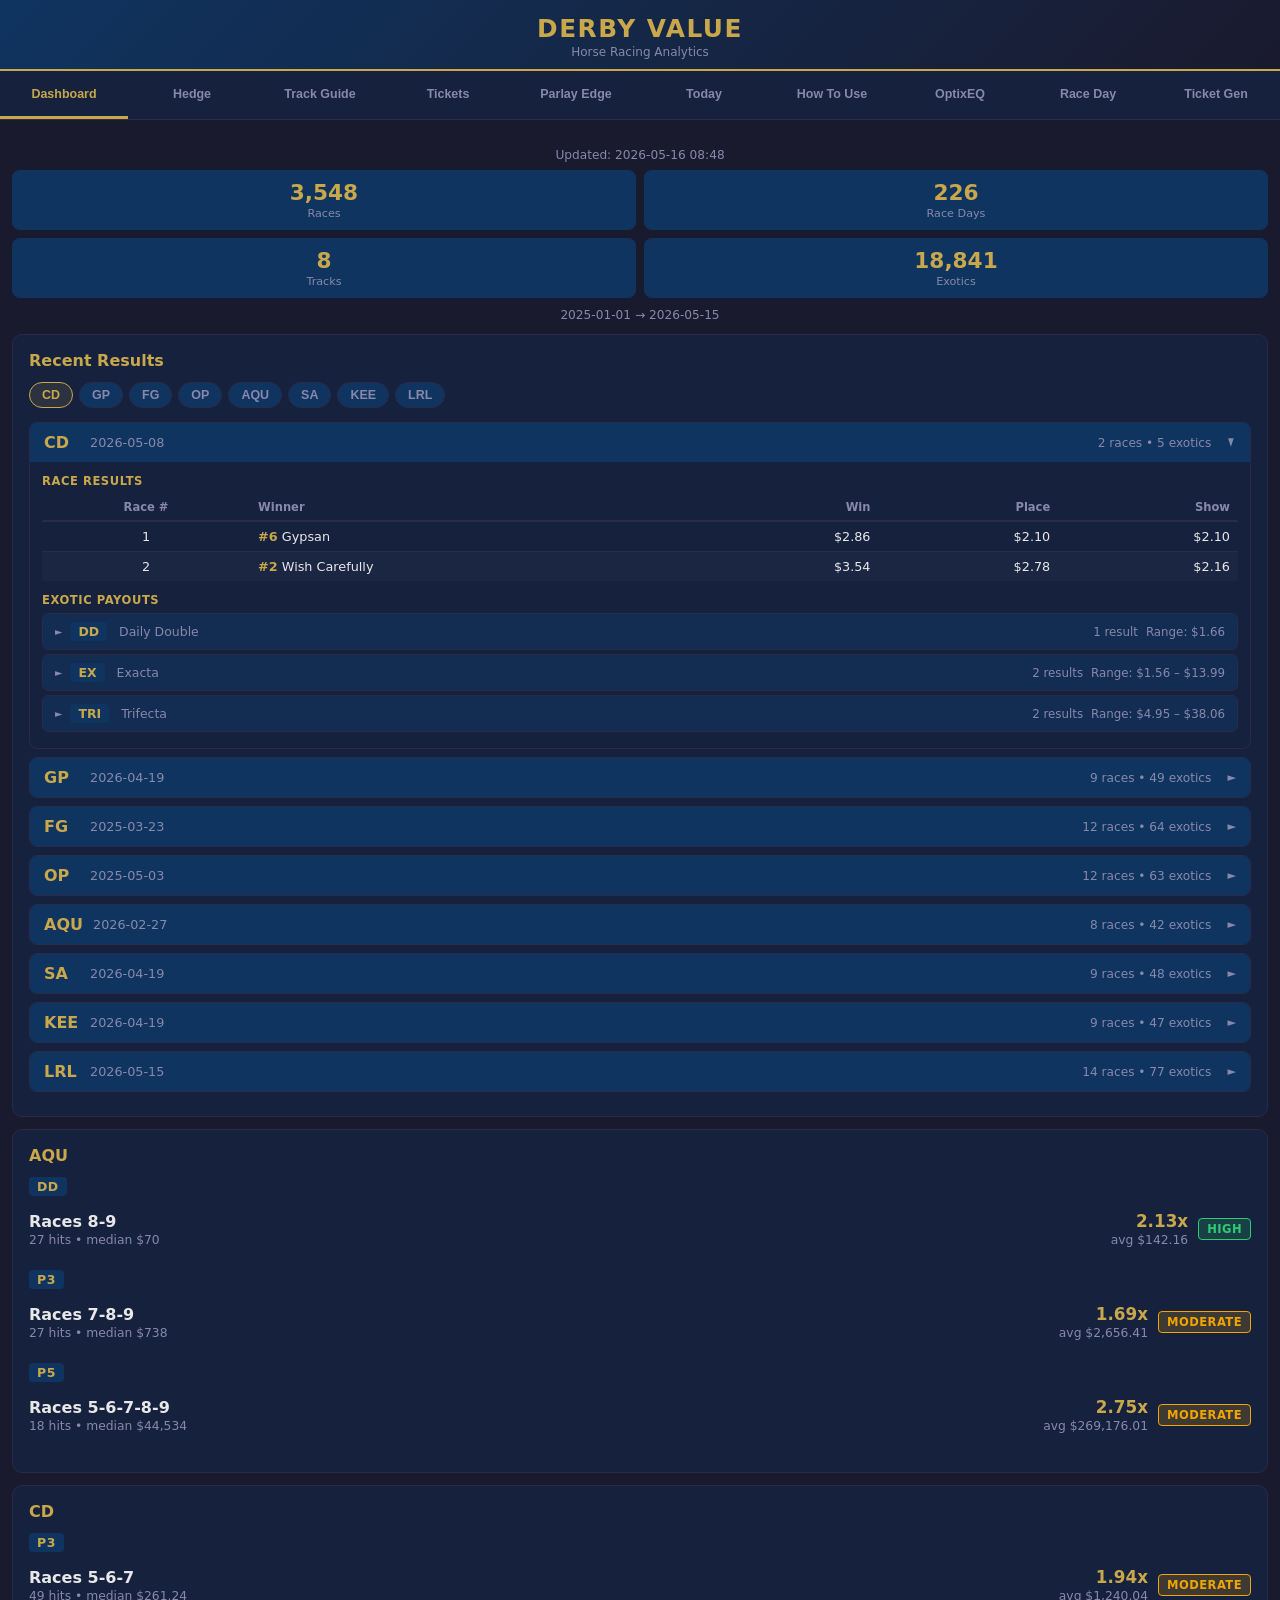
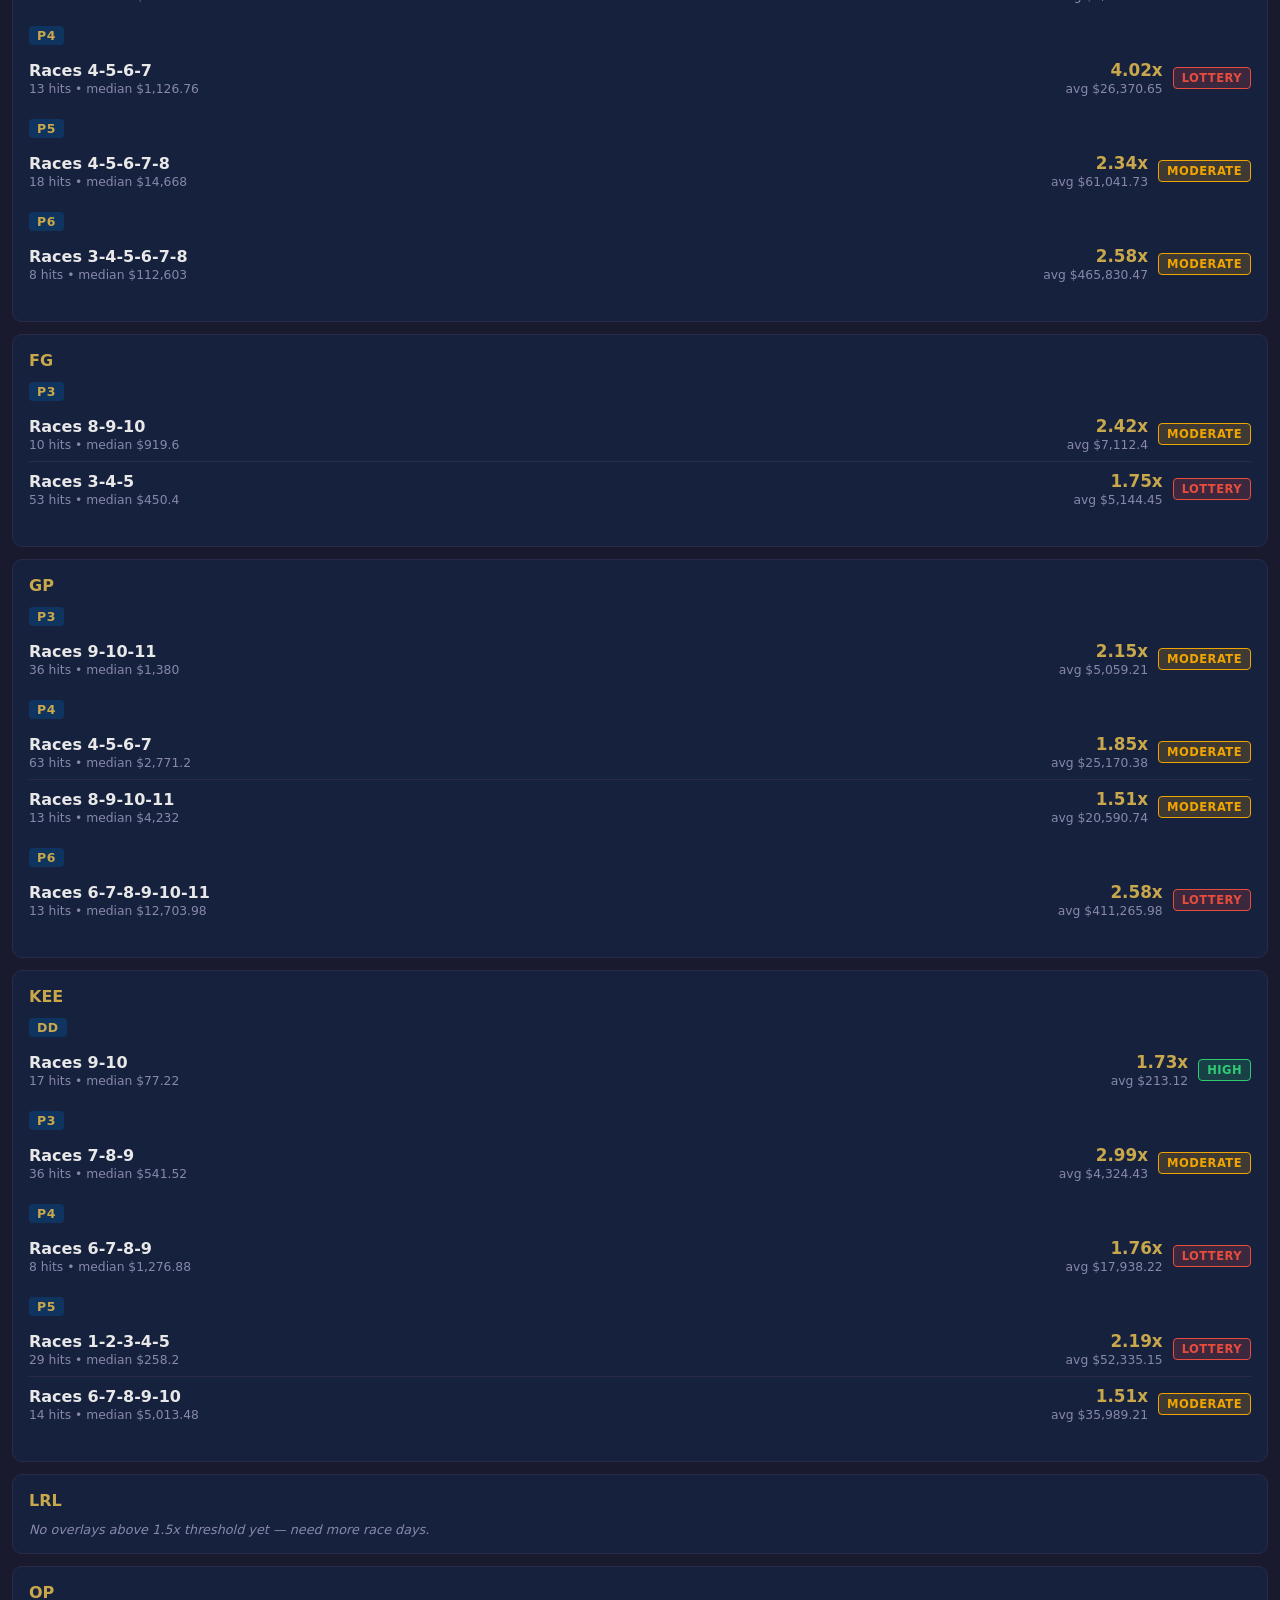
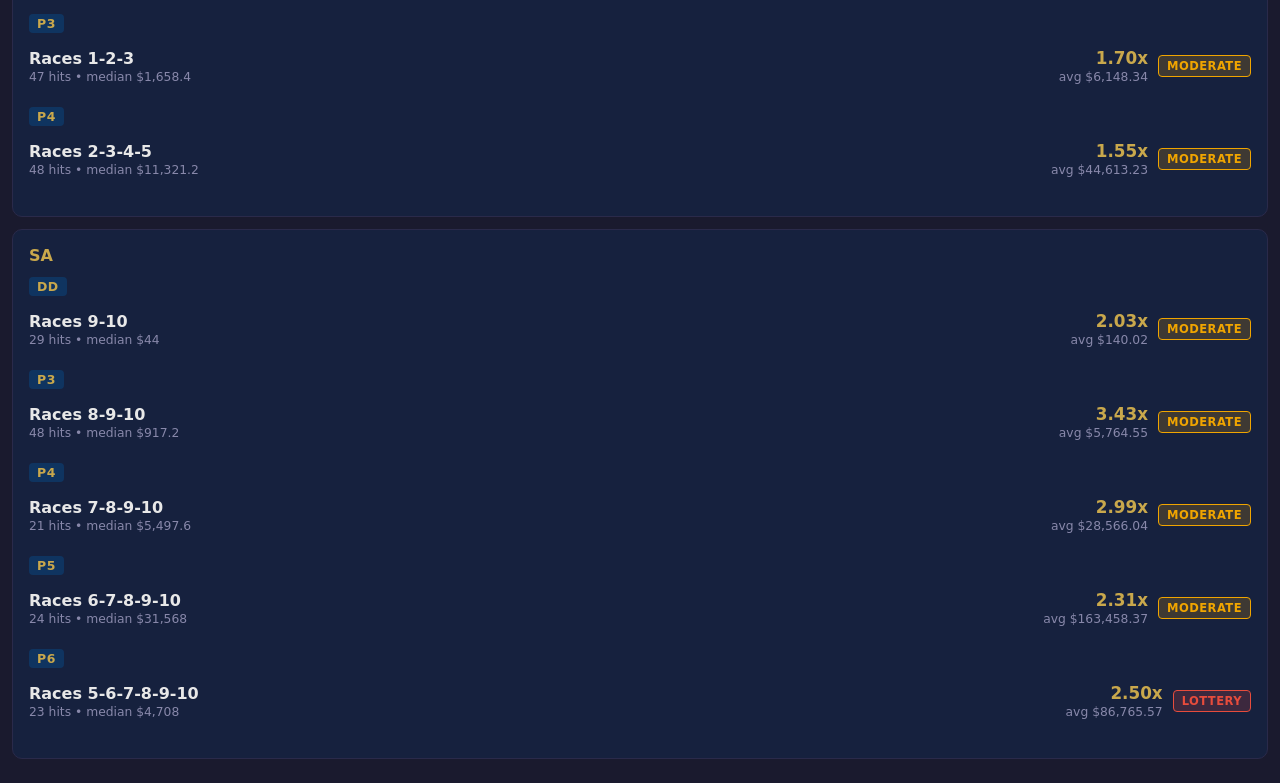
==== web/index.html @ 592f413b "Race Day: rebuild LRL 5/16 pane with actual OptixEQ data + scratch updates Major corrections from pr" ====
<!DOCTYPE html>
<html lang="en">
<head>
  <meta charset="UTF-8">
  <meta name="viewport" content="width=device-width, initial-scale=1.0, viewport-fit=cover">
  <meta name="apple-mobile-web-app-capable" content="yes">
  <meta name="apple-mobile-web-app-status-bar-style" content="black-translucent">
  <meta name="theme-color" content="#1a1a2e">
  <link rel="icon" type="image/svg+xml" href="favicon.svg">
  <title>Derby Value</title>
  <style>
    :root {
      --bg:       #1a1a2e;
      --card:     #16213e;
      --card2:    #0f3460;
      --gold:     #c9a84c;
      --gold-lt:  #e8c97a;
      --text:     #e8e8e8;
      --dim:      #8888aa;
      --green:    #2ecc71;
      --yellow:   #f0a500;
      --red:      #e74c3c;
      --border:   #2a2a4a;
      --input-bg: #0d1b2a;
      --radius:   10px;
    }

    *, *::before, *::after { box-sizing: border-box; margin: 0; padding: 0; }
    html { font-size: 16px; -webkit-text-size-adjust: 100%; }
    body {
      font-family: -apple-system, BlinkMacSystemFont, 'Segoe UI', system-ui, sans-serif;
      background: var(--bg);
      color: var(--text);
      min-height: 100vh;
      padding-bottom: env(safe-area-inset-bottom, 24px);
    }

    /* ── Header ── */
    header {
      background: linear-gradient(135deg, #0f3460 0%, #1a1a2e 100%);
      border-bottom: 2px solid var(--gold);
      padding: 14px 16px 10px;
      text-align: center;
    }
    header h1 { font-size: 1.55rem; font-weight: 800; color: var(--gold); letter-spacing: 0.06em; }
    header p  { font-size: 0.75rem; color: var(--dim); margin-top: 2px; }

    /* ── Tabs ── */
    .tabs {
      display: flex;
      background: var(--card);
      border-bottom: 1px solid var(--border);
      position: sticky;
      top: 0;
      z-index: 100;
    }
    .tab-btn {
      flex: 1;
      padding: 11px 4px;
      border: none;
      background: transparent;
      color: var(--dim);
      font-size: 0.78rem;
      font-weight: 600;
      cursor: pointer;
      border-bottom: 3px solid transparent;
      min-height: 48px;
      transition: color .15s, border-color .15s;
      -webkit-tap-highlight-color: transparent;
    }
    .tab-btn.active { color: var(--gold); border-bottom-color: var(--gold); }

    /* ── Tab panes ── */
    .tab-pane { display: none; padding: 12px; }
    .tab-pane.active { display: block; }

    /* ── Cards ── */
    .card {
      background: var(--card);
      border: 1px solid var(--border);
      border-radius: var(--radius);
      padding: 16px;
      margin-bottom: 12px;
    }
    .card h2 {
      font-size: 1rem;
      color: var(--gold);
      font-weight: 700;
      margin-bottom: 12px;
    }
    .card h3 {
      font-size: 0.9rem;
      color: var(--gold-lt);
      font-weight: 600;
      margin-bottom: 6px;
    }

    /* ── Stats grid ── */
    .stats-grid {
      display: grid;
      grid-template-columns: repeat(2, 1fr);
      gap: 8px;
      margin-bottom: 10px;
    }
    .stat-box {
      background: var(--card2);
      border-radius: 8px;
      padding: 10px;
      text-align: center;
    }
    .stat-box .val { font-size: 1.35rem; font-weight: 800; color: var(--gold); }
    .stat-box .lbl { font-size: 0.7rem; color: var(--dim); margin-top: 2px; }

    /* ── Consistency badges ── */
    .badge {
      display: inline-block;
      padding: 3px 8px;
      border-radius: 4px;
      font-size: 0.72rem;
      font-weight: 700;
      letter-spacing: 0.04em;
      white-space: nowrap;
    }
    .badge-HIGH     { background: rgba(46,204,113,.18); color: var(--green);  border: 1px solid var(--green); }
    .badge-MODERATE { background: rgba(240,165,0,.18);  color: var(--yellow); border: 1px solid var(--yellow); }
    .badge-LOTTERY  { background: rgba(231,76,60,.18);  color: var(--red);    border: 1px solid var(--red); }

    /* ── Overlay rows ── */
    .overlay-row {
      display: flex;
      align-items: center;
      gap: 10px;
      padding: 9px 0;
      border-bottom: 1px solid var(--border);
      flex-wrap: wrap;
    }
    .overlay-row:last-child { border-bottom: none; }
    .overlay-races { font-weight: 700; font-size: 1rem; min-width: 82px; }
    .overlay-stats { font-size: 0.77rem; color: var(--dim); margin-top: 2px; }
    .overlay-ratio { font-weight: 800; font-size: 1.05rem; color: var(--gold); text-align: right; }

    /* ── Form inputs ── */
    .field-row {
      display: flex;
      align-items: center;
      gap: 8px;
      margin-bottom: 10px;
    }
    .field-row label {
      min-width: 128px;
      font-size: 0.82rem;
      color: var(--dim);
      flex-shrink: 0;
    }
    .field-row .row-group { flex: 1; display: flex; gap: 8px; align-items: center; }
    .field-row .row-group input { flex: 1; }

    input[type="number"],
    input[type="text"] {
      padding: 12px 14px;
      background: var(--input-bg);
      border: 1px solid var(--border);
      border-radius: 8px;
      color: var(--text);
      font-size: 1rem;   /* >= 16px prevents iOS zoom */
      min-height: 48px;
      appearance: none;
      -webkit-appearance: none;
      width: 100%;
    }
    .field-row input { flex: 1; }
    input:focus { outline: none; border-color: var(--gold); }

    /* ── Buttons ── */
    .btn-primary {
      display: block;
      width: 100%;
      padding: 16px;
      background: var(--gold);
      color: #1a1a2e;
      border: none;
      border-radius: 8px;
      font-size: 1rem;
      font-weight: 800;
      cursor: pointer;
      min-height: 52px;
      margin-top: 14px;
      letter-spacing: 0.06em;
      -webkit-tap-highlight-color: transparent;
    }
    .btn-primary:active { opacity: .82; }

    .btn-secondary {
      padding: 12px 14px;
      background: var(--card2);
      color: var(--gold);
      border: 1px solid var(--gold);
      border-radius: 8px;
      font-size: 0.9rem;
      font-weight: 600;
      cursor: pointer;
      min-height: 48px;
      white-space: nowrap;
      -webkit-tap-highlight-color: transparent;
    }
    .btn-secondary:active { opacity: .8; }

    /* ── Horse input table ── */
    .table-scroll {
      overflow-x: auto;
      -webkit-overflow-scrolling: touch;
    }
    .horse-input-table {
      width: 100%;
      border-collapse: collapse;
      min-width: 280px;
    }
    .horse-input-table th {
      text-align: left;
      padding: 7px 10px;
      font-size: 0.78rem;
      color: var(--dim);
      border-bottom: 1px solid var(--border);
    }
    .horse-input-table td {
      padding: 5px 6px;
      border-bottom: 1px solid var(--border);
      vertical-align: middle;
    }
    .horse-input-table .pgm-cell {
      font-weight: 800;
      color: var(--gold);
      text-align: center;
      width: 36px;
    }
    .horse-input-table .chk-cell { text-align: center; width: 56px; }
    .horse-input-table input[type="checkbox"] {
      width: 24px;
      height: 24px;
      accent-color: var(--gold);
      cursor: pointer;
    }
    .horse-input-table input[type="text"] {
      width: 88px;
      min-height: 42px;
      padding: 8px 10px;
      font-size: 1rem;
    }

    /* ── Results tables ── */
    .results-table {
      width: 100%;
      border-collapse: collapse;
      font-size: 0.8rem;
      min-width: 560px;
    }
    .results-table th {
      padding: 7px 8px;
      text-align: right;
      font-size: 0.72rem;
      color: var(--dim);
      border-bottom: 2px solid var(--border);
      white-space: nowrap;
    }
    .results-table th:first-child,
    .results-table th:nth-child(2) { text-align: center; }
    .results-table td {
      padding: 8px 8px;
      text-align: right;
      border-bottom: 1px solid var(--border);
      white-space: nowrap;
    }
    .results-table td:first-child,
    .results-table td:nth-child(2) { text-align: center; }
    .results-table tr:last-child td { border-bottom: none; }
    .results-table .covered-row { background: rgba(201,168,76,.06); }

    /* ── Money colours ── */
    .pos { color: var(--green); font-weight: 600; }
    .neg { color: var(--red);   font-weight: 600; }

    /* ── Summary grid ── */
    .sum-grid {
      display: grid;
      grid-template-columns: repeat(2, 1fr);
      gap: 8px;
      margin-top: 6px;
    }
    .sum-item .key   { font-size: 0.75rem; color: var(--dim); }
    .sum-item .value { font-size: 1rem; font-weight: 700; margin-top: 2px; }

    /* ── Alloc bar ── */
    .alloc-bar-wrap { height: 5px; background: var(--border); border-radius: 3px; margin-top: 4px; }
    .alloc-bar      { height: 100%; background: var(--gold); border-radius: 3px; }

    /* ── Wager pill / section ── */
    .wager-pill {
      display: inline-block;
      padding: 2px 8px;
      background: var(--card2);
      border-radius: 4px;
      font-size: 0.78rem;
      font-weight: 700;
      color: var(--gold);
      margin-right: 4px;
    }
    .wager-section { margin-bottom: 14px; }
    .wager-section h4 {
      font-size: 0.82rem;
      font-weight: 700;
      color: var(--gold-lt);
      margin-bottom: 6px;
      text-transform: uppercase;
      letter-spacing: .04em;
    }
    .no-overlay { font-size: 0.8rem; color: var(--dim); font-style: italic; }

    /* ── Recent Results ── */
    .rr-selector { display: flex; flex-wrap: wrap; gap: 6px; margin-bottom: 14px; }
    .rr-pill {
      padding: 5px 12px; border-radius: 20px;
      border: 1px solid var(--border); background: var(--card2);
      color: var(--dim); font-size: .78rem; font-weight: 700;
      cursor: pointer; transition: color .15s, border-color .15s, background .15s;
    }
    .rr-pill.active, .rr-pill:hover {
      color: var(--gold); border-color: var(--gold);
      background: rgba(201,168,76,.12);
    }
    .rr-details {
      margin-bottom: 8px; border: 1px solid var(--border);
      border-radius: 8px; overflow: hidden;
    }
    .rr-summary {
      display: flex; align-items: center; gap: 10px; flex-wrap: wrap;
      padding: 10px 14px; cursor: pointer; background: var(--card2);
      list-style: none; user-select: none;
    }
    .rr-summary::-webkit-details-marker { display: none; }
    .rr-track-code { font-size: 1rem; font-weight: 800; color: var(--gold); min-width: 36px; }
    .rr-date  { font-size: .8rem; color: var(--dim); }
    .rr-meta  { font-size: .76rem; color: var(--dim); margin-left: auto; }
    .rr-chevron { font-size: .7rem; color: var(--dim); margin-left: 6px; transition: transform .2s; }
    details.rr-details[open] .rr-chevron { transform: rotate(90deg); }
    .rr-body { padding: 12px; }
    .rr-sub-title {
      font-size: .72rem; font-weight: 700; color: var(--gold);
      text-transform: uppercase; letter-spacing: .05em; margin: 12px 0 6px;
    }
    .rr-body .rr-sub-title:first-child { margin-top: 0; }
    .rr-table { width: 100%; border-collapse: collapse; font-size: .8rem; }
    .rr-table th {
      padding: 6px 8px; text-align: right; font-size: .72rem;
      color: var(--dim); border-bottom: 2px solid var(--border); white-space: nowrap;
    }
    .rr-table th:first-child { text-align: center; }
    .rr-table th.left       { text-align: left; }
    .rr-table td { padding: 7px 8px; text-align: right; border-bottom: 1px solid var(--border); white-space: nowrap; }
    .rr-table td:first-child { text-align: center; }
    .rr-table td.left       { text-align: left; max-width: 180px; overflow: hidden; text-overflow: ellipsis; }
    .rr-table tr:last-child td { border-bottom: none; }
    .rr-table tr:nth-child(even) { background: rgba(255,255,255,.025); }
    .pay-gold   { color: var(--gold); }
    .pay-bright { color: var(--gold-lt); font-weight: 700; }
    .pay-exotic-gold { color: var(--gold-lt); font-weight: 700; }
    /* Exotic accordion groups */
    .rr-exotic-group { margin-bottom: 4px; border: 1px solid var(--border); border-radius: 6px; overflow: hidden; }
    .rr-exotic-hdr {
      display: flex; align-items: center; gap: 8px; flex-wrap: wrap;
      padding: 8px 12px; cursor: pointer; background: rgba(15,52,96,.6);
      user-select: none; transition: background .15s;
    }
    .rr-exotic-hdr:hover { background: rgba(15,52,96,.9); }
    .rr-exotic-chevron { font-size: .6rem; color: var(--dim); transition: transform .2s; flex-shrink: 0; }
    .rr-exotic-group.open .rr-exotic-chevron { transform: rotate(90deg); }
    .rr-exotic-name { font-size: .78rem; color: var(--dim); }
    .rr-exotic-count { font-size: .74rem; color: var(--dim); margin-left: auto; }
    .rr-exotic-range { font-size: .74rem; color: var(--dim); }
    .rr-exotic-star  { font-size: .8rem; }
    .rr-exotic-body  { display: none; }
    .rr-exotic-group.open .rr-exotic-body { display: block; }

    /* ── Misc ── */
    .last-updated { text-align: center; font-size: 0.76rem; color: var(--dim); padding: 6px 0 8px; }
    .totals-row   { margin-top: 8px; font-size: 0.8rem; color: var(--dim); display: flex; gap: 14px; flex-wrap: wrap; }
    .totals-row .tv { color: var(--text); font-weight: 600; }
    .status-msg   { text-align: center; padding: 40px 20px; color: var(--dim); }
    .status-msg .icon { font-size: 2rem; margin-bottom: 8px; }
    .thin-note    { font-size: 0.74rem; color: var(--dim); font-style: italic; margin-top: 8px; line-height: 1.5; }
    .offline-bar  { background: rgba(240,165,0,.15); border: 1px solid var(--yellow); border-radius: 8px;
                    padding: 7px; text-align: center; font-size: 0.78rem; color: var(--yellow); margin-bottom: 10px; }
    .hidden { display: none !important; }
    code { font-family: 'Menlo','Courier New',monospace; color: var(--gold); font-size: .9em; }

    /* ── Select inputs ── */
    select {
      padding: 12px 14px;
      background: var(--input-bg);
      border: 1px solid var(--border);
      border-radius: 8px;
      color: var(--text);
      font-size: 1rem;
      min-height: 48px;
      appearance: none;
      -webkit-appearance: none;
      width: 100%;
      cursor: pointer;
    }
    select:focus { outline: none; border-color: var(--gold); }

    /* ── Ticket result row ── */
    .tb-alt-row {
      display: flex;
      align-items: center;
      gap: 10px;
      padding: 9px 0;
      border-bottom: 1px solid var(--border);
      flex-wrap: wrap;
    }
    .tb-alt-row:last-child { border-bottom: none; }
    .tb-badges { display: flex; flex-direction: column; gap: 4px; align-items: flex-end; }

    /* ── Today's Card tab ── */
    .tc-ticket-input {
      width: 100%; box-sizing: border-box;
      font-size: 1rem; font-family: monospace; letter-spacing: .04em;
      padding: 10px 12px;
      background: var(--bg); border: 1px solid var(--border);
      border-radius: 8px; color: var(--text);
      -webkit-tap-highlight-color: transparent;
    }
    .tc-ticket-input:focus { outline: none; border-color: var(--gold); }
    .tc-leg {
      background: var(--card2);
      border-radius: 8px;
      padding: 12px;
      margin-bottom: 10px;
    }
    .tc-leg-label {
      display: block;
      font-size: .78rem;
      font-weight: 700;
      color: var(--gold-lt);
      letter-spacing: .04em;
      text-transform: uppercase;
      margin-bottom: 8px;
    }
    .tc-horse-row {
      display: flex;
      gap: 8px;
      align-items: center;
      margin-bottom: 6px;
    }
    .tc-pgm-label { font-weight: 700; color: var(--gold); min-width: 34px; font-size: .9rem; }
    .tc-name-label { flex: 1; font-size: .85rem; color: var(--text); }
    .tc-ml-label { font-size: .82rem; color: var(--dim); white-space: nowrap; }
    .tc-ml-missing { font-size: .75rem; color: var(--dim); font-style: italic; }
    /* manual-fallback odds input inside preview */
    .tc-odds { flex: 1; min-height: 38px !important; padding: 6px 10px !important; font-size: .9rem !important; }
    .tc-ip { font-size: .72rem; color: var(--dim); margin-left: 4px; }
    .tc-combo-summary {
      font-size: .82rem; color: var(--dim);
      padding: 8px 2px 2px; border-top: 1px solid var(--border); margin-top: 8px;
    }
    .tc-legs-hint { font-size: .74rem; color: var(--dim); margin: 6px 0 0; font-style: italic; }
    /* ── Screenshot import ── */
    .tc-import-divider {
      text-align: center; font-size: .72rem; color: var(--dim);
      margin: 14px 0 10px; letter-spacing: .05em;
    }
    .btn-screenshot {
      width: 100%; display: flex; align-items: center; justify-content: center; gap: 8px;
      background: var(--card2); border: 1.5px solid var(--gold);
      color: var(--gold); border-radius: 8px;
      padding: 11px 16px; font-size: .88rem; font-weight: 700;
      cursor: pointer; letter-spacing: .03em;
      -webkit-tap-highlight-color: transparent;
    }
    .btn-screenshot:active { opacity: .72; }
    .tc-screenshot-status { font-size: .78rem; color: var(--dim); margin: 8px 0 4px; min-height: 1.2em; }
    .tc-extracted-list { display: flex; flex-direction: column; gap: 6px; margin-top: 4px; }
    .tc-extracted-item {
      background: var(--card2); border: 1px solid var(--border);
      border-radius: 8px; padding: 10px 14px;
      font-family: monospace; font-size: .92rem; letter-spacing: .04em;
      color: var(--text); cursor: pointer;
      -webkit-tap-highlight-color: transparent;
      transition: border-color .15s, color .15s;
    }
    .tc-extracted-item:active { opacity: .75; }
    .tc-extracted-item.selected { border-color: var(--gold); color: var(--gold); }
    /* ── Analyze All / Portfolio ── */
    .btn-analyze-all {
      width: 100%; display: flex; align-items: center; justify-content: center; gap: 8px;
      background: rgba(201,168,76,.12); border: 1.5px solid var(--gold);
      color: var(--gold-lt); border-radius: 8px;
      padding: 11px 16px; font-size: .88rem; font-weight: 700;
      cursor: pointer; letter-spacing: .03em; margin-top: 8px;
      -webkit-tap-highlight-color: transparent;
    }
    .btn-analyze-all:active { opacity: .72; }
    .tc-portfolio-actions { display: flex; gap: 8px; margin-bottom: 12px; }
    .btn-portfolio-action {
      flex: 1; padding: 8px 6px;
      background: var(--card); border: 1px solid var(--border);
      color: var(--dim); border-radius: 6px;
      font-size: .76rem; font-weight: 600; cursor: pointer; text-align: center;
      -webkit-tap-highlight-color: transparent; line-height: 1.3;
    }
    .btn-portfolio-action:active { opacity: .7; }
    .btn-portfolio-action.copied { border-color: var(--green); color: var(--green); }
    .tc-portfolio-card {
      border: 1px solid rgba(201,168,76,.4); border-radius: 8px;
      padding: 14px; margin-bottom: 14px;
      background: linear-gradient(160deg, var(--card2) 0%, rgba(201,168,76,.06) 100%);
    }
    .tc-portfolio-row {
      display: flex; align-items: center; gap: 10px;
      padding: 9px 6px; border-bottom: 1px solid var(--border);
      cursor: pointer; border-radius: 4px;
      -webkit-tap-highlight-color: transparent;
    }
    .tc-portfolio-row:last-child { border-bottom: none; }
    .tc-portfolio-row:active { background: rgba(201,168,76,.07); }
    .tc-portfolio-rank { font-size: .75rem; font-weight: 800; color: var(--gold); min-width: 22px; text-align: center; }
    .tc-portfolio-ticket { font-family: monospace; font-size: .8rem; flex: 1; color: var(--text); letter-spacing: .02em; word-break: break-all; }
    .tc-portfolio-meta { display: flex; flex-direction: column; align-items: flex-end; gap: 3px; flex-shrink: 0; }
    .tc-portfolio-cost { font-size: .68rem; color: var(--dim); white-space: nowrap; }
    .tc-portfolio-parlay { font-size: .78rem; font-weight: 700; color: var(--text); white-space: nowrap; }
    .tc-portfolio-sig {
      font-size: .62rem; font-weight: 700; letter-spacing: .04em;
      padding: 2px 5px; border-radius: 4px; white-space: nowrap;
    }
    .combo-row-highlight { background: rgba(201,168,76,.09); }
    .tc-signal {
      background: var(--card2);
      border-radius: 8px;
      padding: 14px;
      margin-top: 2px;
    }
    .tc-signal-icon { font-size: 1.2rem; margin-bottom: 6px; }
    .tc-signal-text { font-size: .9rem; font-weight: 600; line-height: 1.5; }
    /* ── Wager Base toggle ── */
    .tc-wager-toggle { display:flex; gap:6px; flex-wrap:wrap; margin-bottom:6px; }
    .tc-wager-btn {
      padding:5px 14px; border-radius:20px;
      border:1.5px solid var(--gold); background:transparent;
      color:var(--gold); font-size:.8rem; font-weight:700;
      cursor:pointer; transition:background .15s, color .15s;
    }
    .tc-wager-btn:hover { background:rgba(201,168,76,.15); }
    .tc-wager-btn.active { background:var(--gold); color:#0f1b2d; }
    .tc-wager-hint { font-size:.72rem; color:var(--dim); margin-bottom:14px; }
    /* ── Sweet Spot Zone display ── */
    .tc-zone-details { margin-bottom: 10px; }
    .tc-zone-details summary { list-style: none; cursor: pointer; }
    .tc-zone-details summary::-webkit-details-marker { display: none; }
    .tc-zone-hdr {
      display: flex; align-items: center; gap: 8px; flex-wrap: wrap;
      padding: 9px 14px; border-radius: 8px;
      font-size: .78rem; font-weight: 700; text-transform: uppercase; letter-spacing: .05em;
      user-select: none;
    }
    details[open] > summary.tc-zone-hdr { border-radius: 8px 8px 0 0; }
    .tc-zone-hdr.zone-value  {
      background: rgba(201,168,76,.16); color: var(--gold-lt);
      border: 1.5px solid rgba(201,168,76,.4);
    }
    .tc-zone-hdr.zone-lottery {
      background: rgba(255,255,255,.03); color: var(--dim);
      border: 1px solid rgba(255,255,255,.1);
    }
    .tc-zone-hdr.zone-below  {
      background: rgba(231,76,60,.05); color: var(--dim);
      border: 1px solid rgba(231,76,60,.18);
    }
    .tc-zone-count { margin-left: auto; font-size: .72rem; font-weight: 400; opacity: .75; }
    .tc-zone-chevron { font-size: .65rem; opacity: .6; margin-left: 4px; }
    details[open] .tc-zone-chevron::before { content: '▲'; }
    .tc-zone-chevron::before { content: '▼'; }
    .tc-zone-body {
      border-left: 1.5px solid rgba(201,168,76,.3);
      border-right: 1.5px solid rgba(201,168,76,.3);
      border-bottom: 1.5px solid rgba(201,168,76,.3);
      border-radius: 0 0 8px 8px; overflow: hidden; margin-bottom: 0;
    }
    .tc-zone-body.dim-border {
      border-color: rgba(255,255,255,.1);
    }
    .tc-zone-body.below-border {
      border-color: rgba(231,76,60,.15);
    }
    .tc-zone-body .results-table tr.value-row { background: rgba(201,168,76,.07); }
    .tc-zone-body .results-table tr.dim-row   { opacity: .6; }
    .tc-score-gold { color: var(--gold); font-weight: 700; }
    .tc-score-tip  { font-size: .64rem; color: var(--dim); font-style: italic; cursor: help; }
    /* Column header ⓘ tooltips */
    .th-tip { position: relative; cursor: help; white-space: nowrap; }
    .th-tip-icon { font-size: .72rem; color: var(--gold); margin-left: 3px; vertical-align: middle; }
    .th-tip-text {
      display: none;
      position: absolute;
      bottom: calc(100% + 8px);
      left: 50%;
      transform: translateX(-50%);
      width: 230px;
      background: #07111f;
      border: 1px solid var(--gold);
      color: #e8e0d0;
      font-size: .72rem;
      font-weight: 400;
      line-height: 1.45;
      padding: 8px 10px;
      border-radius: 6px;
      z-index: 200;
      white-space: normal;
      pointer-events: none;
      box-shadow: 0 4px 16px rgba(0,0,0,.6);
    }
    /* JS-driven tooltip — CSS hover intentionally disabled */
    .th-tip:hover .th-tip-text { display: none; }
    .tc-min-max-row {
      display: flex; gap: 14px; align-items: center; flex-wrap: wrap;
      margin-bottom: 10px; padding: 8px 10px;
      background: var(--card2); border-radius: 6px;
    }
    .tc-min-max-row label { font-size: .8rem; color: var(--dim); display: flex; align-items: center; gap: 6px; }
    .tc-min-max-row input {
      width: 62px; background: var(--card); border: 1px solid rgba(255,255,255,.18);
      color: var(--text); border-radius: 6px; padding: 4px 8px;
      font-size: .82rem; text-align: center;
    }
    .tc-min-max-row input:focus { outline: none; border-color: var(--gold); }
    .tc-zone-summary {
      font-size: .8rem; color: var(--dim); margin-bottom: 10px;
      padding: 8px 12px; border-radius: 6px;
      background: rgba(201,168,76,.06); border-left: 3px solid var(--gold);
    }
    .tc-no-hist-note { font-size:.78rem; color:var(--dim); margin-bottom:8px; }
    .tc-realistic-target {
      display: flex; align-items: center; gap: 10px; flex-wrap: wrap;
      margin: 12px 0 4px;
      padding: 9px 14px;
      border: 1.5px solid rgba(201,168,76,.4);
      border-radius: 8px;
      background: rgba(201,168,76,.07);
      font-size: .88rem;
    }
    .tc-realistic-target span:first-child { color: var(--dim); }
    .tc-realistic-target strong { color: var(--gold); font-size: 1rem; }
    /* ── AE Alert ── */
    .ae-alert-banner {
      display: flex; gap: 10px; align-items: flex-start;
      background: rgba(240,165,0,.1);
      border: 1px solid rgba(240,165,0,.45);
      border-radius: 8px;
      padding: 12px 14px;
      margin-bottom: 8px;
    }
    .ae-alert-icon { font-size: 1.1rem; flex-shrink: 0; line-height: 1.4; }
    .ae-alert-title { font-size: .88rem; font-weight: 700; color: var(--yellow); margin-bottom: 3px; }
    .ae-alert-note  { font-size: .78rem; color: var(--dim); line-height: 1.5; }
    /* ML auto-fill badge on leg labels */
    .ml-badge {
      display: inline-block; margin-left: 7px;
      font-size: .65rem; font-weight: 700; letter-spacing: .05em;
      background: rgba(46,204,113,.15); color: var(--green);
      border: 1px solid rgba(46,204,113,.35);
      border-radius: 4px; padding: 1px 5px;
      vertical-align: middle; text-transform: uppercase;
    }
    .ml-auto-note { font-size: .74rem; color: var(--dim); margin: 6px 0 10px; font-style: italic; }
    /* AE row in dashboard */
    .ae-dash-row {
      display: flex; gap: 10px; align-items: flex-start;
      padding: 10px 0; border-bottom: 1px solid var(--border);
    }
    .ae-dash-row:last-child { border-bottom: none; }

    /* ── Parlay Edge tab ── */
    .badge-EXOTIC { background: rgba(46,204,113,.18); color: var(--green);  border: 1px solid var(--green); }
    .badge-EVEN   { background: rgba(240,165,0,.18);  color: var(--yellow); border: 1px solid var(--yellow); }
    .badge-PARLAY { background: rgba(231,76,60,.18);  color: var(--red);    border: 1px solid var(--red); }
    .pe-wager-block { margin-bottom: 18px; }
    .pe-wager-block:last-child { margin-bottom: 0; }
    .pe-summary-row {
      display: flex; gap: 8px; flex-wrap: wrap; align-items: center;
      margin-bottom: 10px;
    }
    .pe-stat { font-size: .82rem; color: var(--dim); }
    .pe-stat .tv { color: var(--text); font-weight: 700; }
    details summary {
      cursor: pointer;
      font-size: .8rem;
      color: var(--gold);
      padding: 6px 0;
      user-select: none;
      -webkit-tap-highlight-color: transparent;
    }
    details summary::-webkit-details-marker { color: var(--gold); }
    .pe-table { width: 100%; border-collapse: collapse; font-size: .78rem; min-width: 380px; }
    .pe-table th {
      padding: 6px 8px; text-align: right; font-size: .72rem;
      color: var(--dim); border-bottom: 2px solid var(--border); white-space: nowrap;
    }
    .pe-table th:first-child { text-align: left; }
    .pe-table td {
      padding: 7px 8px; text-align: right;
      border-bottom: 1px solid var(--border); white-space: nowrap;
    }
    .pe-table td:first-child { text-align: left; }
    .pe-table tr:last-child td { border-bottom: none; }
    .pe-row-exotic { background: rgba(46,204,113,.07); }
    .pe-row-parlay { background: rgba(231,76,60,.07); }
    /* Collapsible track sections */
    .pe-track { margin-bottom: 10px; }
    .pe-track-header {
      background: var(--card2);
      border: 1px solid var(--border);
      border-radius: var(--radius);
      padding: 13px 16px;
      display: flex;
      align-items: center;
      gap: 10px;
      cursor: pointer;
      user-select: none;
      -webkit-tap-highlight-color: transparent;
      transition: border-color .15s;
    }
    .pe-track-header:hover { border-color: var(--gold); }
    .pe-track-header.open {
      border-bottom-left-radius: 0;
      border-bottom-right-radius: 0;
      border-color: var(--gold);
    }
    .pe-track-code {
      font-size: 1.05rem;
      font-weight: 900;
      color: var(--gold);
      letter-spacing: .04em;
      min-width: 38px;
    }
    .pe-track-hname {
      font-size: .88rem;
      font-weight: 600;
      color: var(--text);
    }
    .pe-track-meta {
      margin-left: auto;
      display: flex;
      align-items: center;
      gap: 14px;
      font-size: .78rem;
      color: var(--dim);
      flex-shrink: 0;
    }
    .pe-track-best {
      font-weight: 700;
      color: var(--green);
      font-size: .78rem;
    }
    .pe-chevron {
      flex-shrink: 0;
      transition: transform .2s;
      color: var(--dim);
    }
    .pe-track-header.open .pe-chevron { transform: rotate(180deg); }
    .pe-track-body {
      display: none;
      border: 1px solid var(--gold);
      border-top: none;
      border-bottom-left-radius: var(--radius);
      border-bottom-right-radius: var(--radius);
      padding: 16px;
      background: var(--card);
    }
    .pe-track-body.open { display: block; }

    /* ── OptixEQ tab ── */
    .oeq-sub-nav { display: flex; gap: 8px; margin-bottom: 14px; }
    .oeq-sub-btn {
      flex: 1; padding: 10px 8px;
      background: var(--card2); color: var(--dim);
      border: 1px solid var(--border); border-radius: 8px;
      font-size: .85rem; font-weight: 700; cursor: pointer;
      min-height: 44px; letter-spacing: .03em;
      transition: color .15s, border-color .15s;
      -webkit-tap-highlight-color: transparent;
    }
    .oeq-sub-btn.active { color: var(--gold); border-color: var(--gold); background: rgba(201,168,76,.1); }
    .oeq-source-note {
      font-size: .74rem; color: var(--dim); font-style: italic;
      margin-bottom: 14px; padding: 8px 12px;
      background: rgba(201,168,76,.07);
      border-left: 3px solid var(--gold);
      border-radius: 0 6px 6px 0; line-height: 1.5;
    }
    .oeq-race-card {
      background: var(--card); border: 1px solid var(--border);
      border-radius: var(--radius); margin-bottom: 10px; overflow: hidden;
    }
    .oeq-race-header {
      display: flex; align-items: center; gap: 10px;
      padding: 13px 16px; cursor: pointer; user-select: none;
      -webkit-tap-highlight-color: transparent;
      flex-wrap: wrap; row-gap: 4px;
    }
    .oeq-race-header:hover { background: rgba(201,168,76,.05); }
    .oeq-race-num { font-size: 1.1rem; font-weight: 900; color: var(--gold); min-width: 28px; }
    .oeq-race-info { flex: 1; min-width: 0; }
    .oeq-race-title { font-size: .88rem; font-weight: 700; color: var(--text); }
    .oeq-race-meta { font-size: .73rem; color: var(--dim); margin-top: 2px; }
    .oeq-race-right { display: flex; align-items: center; gap: 7px; flex-shrink: 0; }
    .oeq-grade-badge {
      display: inline-block; padding: 2px 7px; border-radius: 4px;
      font-size: .7rem; font-weight: 800; letter-spacing: .05em;
    }
    .oeq-grade-G1  { background: rgba(201,168,76,.25);   color: var(--gold);  border: 1px solid var(--gold); }
    .oeq-grade-G2  { background: rgba(180,190,210,.12);  color: #b8c8e0;      border: 1px solid #6888a8; }
    .oeq-grade-G3  { background: rgba(180,120,70,.18);   color: #d4956a;      border: 1px solid #a06040; }
    .oeq-grade-ALW { background: rgba(100,149,237,.15);  color: #7eb8f7;      border: 1px solid #4a7ab5; }
    .oeq-grade-MSW { background: rgba(100,100,120,.15);  color: var(--dim);   border: 1px solid var(--border); }
    .oeq-contention { font-size: .9rem; }
    .oeq-chevron { color: var(--dim); transition: transform .2s; font-size: .85rem; }
    .oeq-race-card.open .oeq-chevron { transform: rotate(180deg); }
    .oeq-race-body { display: none; padding: 0 14px 14px; border-top: 1px solid var(--border); }
    .oeq-race-card.open .oeq-race-body { display: block; }
    .oeq-table { width: 100%; border-collapse: collapse; font-size: .78rem; min-width: 430px; margin-top: 8px; }
    .oeq-table th {
      padding: 7px 8px; text-align: left; font-size: .71rem;
      color: var(--dim); border-bottom: 2px solid var(--border); white-space: nowrap;
    }
    .oeq-table td { padding: 8px 8px; border-bottom: 1px solid var(--border); vertical-align: top; }
    .oeq-table tr:last-child td { border-bottom: none; }
    .oeq-horse-name { font-weight: 600; color: var(--text); font-size: .82rem; }
    .oeq-fig-high { color: var(--green); font-weight: 700; }
    .oeq-fig-mid  { color: #7eb8f7;      font-weight: 700; }
    .oeq-fig-low  { color: var(--dim); }
    .oeq-fig-null { color: var(--dim); font-style: italic; font-size: .75rem; }
    .oeq-notes { font-size: .71rem; color: var(--dim); line-height: 1.45; }

    /* ── EV / Edge column ── */
    .oeq-ev-badge {
      display: inline-block; padding: 2px 6px; border-radius: 4px;
      font-size: .72rem; font-weight: 700; white-space: nowrap;
    }
    .oeq-ev-value  { background: rgba(46,204,113,.15); color: #2ecc71; border: 1px solid rgba(46,204,113,.4); }
    .oeq-ev-lean   { background: rgba(46,204,113,.07); color: #88ddaa; border: 1px solid rgba(46,204,113,.2); }
    .oeq-ev-fade   { background: rgba(231,76,60,.12);  color: #e74c3c; border: 1px solid rgba(231,76,60,.35); }
    .oeq-ev-pos    { color: #88ddaa; font-size: .72rem; font-weight: 600; }
    .oeq-ev-neg    { color: #886666; font-size: .72rem; }
    .oeq-ev-neu    { color: var(--dim); font-size: .72rem; }
    .oeq-ev-col    { text-align: right; white-space: nowrap; min-width: 72px; }
    .oeq-ev-mdl    { font-size: .7rem; color: #7eb8f7; }
    .oeq-value-row { background: rgba(46,204,113,.04); }
    .oeq-fade-row  { background: rgba(231,76,60,.04); opacity: .85; }
    .oeq-ev-legend {
      display: flex; gap: 14px; flex-wrap: wrap; align-items: center;
      padding: 7px 10px; margin-bottom: 8px;
      background: var(--card2); border-radius: 6px;
      font-size: .7rem; color: var(--dim);
    }
    .oeq-ev-legend strong { font-size: .72rem; }

    /* ── oNg Gap column ── */
    .oeq-gap-strong { color: #2ecc71; font-weight: 700; font-size: .82rem; }
    .oeq-gap-mid    { color: #f0a500; font-weight: 600; font-size: .82rem; }
    .oeq-gap-weak   { color: var(--dim); font-size: .78rem; }
    .oeq-gap-neg    { color: #554444; font-size: .78rem; }
    .oeq-gap-single-badge {
      display: inline-block; font-size: .62rem; font-weight: 700;
      background: rgba(46,204,113,.15); color: #2ecc71;
      border: 1px solid rgba(46,204,113,.35); border-radius: 3px;
      padding: 1px 4px; margin-left: 3px; vertical-align: middle;
    }

    /* ── Smart Ticket Scanner ── */
    .sct-header { padding: 10px 14px 6px; border-bottom: 1px solid var(--border); }
    .sct-header h3 { font-size: .88rem; font-weight: 700; color: var(--gold); margin: 0 0 3px; }
    .sct-header p  { font-size: .72rem; color: var(--dim); margin: 0; }
    .sct-controls {
      display: flex; gap: 8px; align-items: center; flex-wrap: wrap;
      padding: 8px 14px; border-bottom: 1px solid var(--border);
      background: var(--card2);
    }
    .sct-controls label { font-size: .72rem; color: var(--dim); }
    .sct-controls select { font-size: .78rem; padding: 3px 6px; background: var(--input-bg); color: var(--text); border: 1px solid var(--border); border-radius: 4px; }
    .sct-run-btn {
      margin-left: auto; padding: 5px 14px; font-size: .78rem; font-weight: 700;
      background: var(--gold); color: #1a1a2e; border: none; border-radius: 5px; cursor: pointer;
    }
    .sct-run-btn:active { opacity: .8; }
    .sct-empty { padding: 24px; text-align: center; color: var(--dim); font-size: .8rem; }
    .sct-ticket {
      border: 1px solid var(--border); border-radius: 8px; margin: 10px 14px; overflow: hidden;
    }
    .sct-ticket.sct-top { border-color: var(--gold); }
    .sct-ticket-head {
      display: flex; align-items: center; gap: 8px; padding: 8px 12px;
      background: var(--card2); border-bottom: 1px solid var(--border);
    }
    .sct-wager-badge {
      font-size: .7rem; font-weight: 800; padding: 2px 7px; border-radius: 4px;
      background: rgba(201,168,76,.2); color: var(--gold); border: 1px solid var(--gold);
    }
    .sct-span { font-size: .8rem; font-weight: 600; color: var(--text); }
    .sct-scores { display: flex; gap: 10px; margin-left: auto; flex-wrap: wrap; }
    .sct-score-item { font-size: .7rem; color: var(--dim); }
    .sct-score-item strong { color: var(--text); }
    .sct-legs { display: grid; gap: 0; }
    .sct-leg {
      display: grid; grid-template-columns: 44px 1fr auto;
      gap: 6px; align-items: start; padding: 8px 12px;
      border-bottom: 1px solid var(--border);
    }
    .sct-leg:last-child { border-bottom: none; }
    .sct-leg-r { font-size: .72rem; font-weight: 700; color: var(--gold); }
    .sct-horse-list { display: flex; flex-direction: column; gap: 3px; }
    .sct-horse-row { display: flex; align-items: center; gap: 5px; }
    .sct-horse-name { font-size: .78rem; font-weight: 600; color: var(--text); }
    .sct-horse-why {
      font-size: .67rem; color: var(--dim); display: flex; gap: 3px; flex-wrap: wrap;
    }
    .sct-why-badge {
      padding: 1px 5px; border-radius: 3px; font-weight: 600;
    }
    .sct-why-key   { background: rgba(100,200,100,.12); color: #88cc88; }
    .sct-why-val   { background: rgba(46,204,113,.12); color: #2ecc71; }
    .sct-why-gap   { background: rgba(240,165,0,.12); color: #f0a500; }
    .sct-why-mdl   { background: rgba(100,150,220,.12); color: #7eb8f7; }
    .sct-why-fade  { background: rgba(231,76,60,.12); color: #e74c3c; }
    .sct-single-flag {
      font-size: .65rem; font-weight: 800; color: #2ecc71;
      border: 1px solid rgba(46,204,113,.4); border-radius: 3px; padding: 1px 4px;
      white-space: nowrap;
    }
    .sct-wide-flag {
      font-size: .65rem; color: var(--dim); border: 1px solid var(--border);
      border-radius: 3px; padding: 1px 4px; white-space: nowrap;
    }
    .sct-cost-bar {
      display: flex; gap: 12px; padding: 7px 12px; background: var(--card2);
      border-top: 1px solid var(--border); font-size: .75rem; flex-wrap: wrap;
    }
    .sct-cost-item { color: var(--dim); }
    .sct-cost-item strong { color: var(--text); }
    .sct-ev-good { color: #2ecc71; font-weight: 700; }
    .sct-ev-ok   { color: #f0a500; font-weight: 700; }
    .sct-ev-warn { color: #888; }
    .sct-upgrade-hint {
      padding: 5px 12px; font-size: .7rem; color: #f0a500;
      border-top: 1px solid rgba(240,165,0,.2); background: rgba(240,165,0,.04);
    }
    .oeq-value-summary {
      margin: 6px 0 2px; padding: 7px 10px;
      background: rgba(46,204,113,.07); border: 1px solid rgba(46,204,113,.2);
      border-radius: 6px; font-size: .72rem; color: #88ddaa;
    }
    .oeq-value-summary strong { color: #2ecc71; }
    .oeq-tags { display: flex; flex-wrap: wrap; gap: 3px; margin-top: 3px; }
    .oeq-tag {
      display: inline-block; padding: 1px 5px; border-radius: 3px;
      font-size: .62rem; font-weight: 800; letter-spacing: .04em; white-space: nowrap;
    }
    .oeq-tag-KEY     { background: rgba(201,168,76,.2);   color: var(--gold);  border: 1px solid rgba(201,168,76,.5); }
    .oeq-tag-VALUE   { background: rgba(46,204,113,.18);  color: var(--green); border: 1px solid rgba(46,204,113,.5); }
    .oeq-tag-FADE    { background: rgba(231,76,60,.18);   color: var(--red);   border: 1px solid rgba(231,76,60,.5); }
    .oeq-tag-IMPROVE { background: rgba(100,149,237,.18); color: #7eb8f7;      border: 1px solid rgba(100,149,237,.5); }
    .oeq-tag-LAYOFF  { background: rgba(230,126,34,.18);  color: #e67e22;      border: 1px solid rgba(230,126,34,.5); }
    .oeq-tag-FTS     { background: rgba(100,100,120,.15); color: var(--dim);   border: 1px solid var(--border); }
    .oeq-tag-BOMB    { background: rgba(155,89,182,.2);   color: #c39bd3;      border: 1px solid rgba(155,89,182,.5); }
    .oeq-verdict {
      margin-top: 10px; font-size: .8rem; color: var(--gold-lt);
      font-style: italic; border-top: 1px solid var(--border);
      padding-top: 8px; line-height: 1.5;
    }
    .oeq-ticket-card {
      background: var(--card); border: 1px solid var(--border);
      border-radius: var(--radius); padding: 16px; margin-bottom: 12px;
    }
    .oeq-ticket-header { display: flex; align-items: flex-start; gap: 8px; margin-bottom: 12px; flex-wrap: wrap; }
    .oeq-ticket-title { font-size: .95rem; font-weight: 800; color: var(--gold); flex: 1; min-width: 0; }
    .oeq-overlay-badge {
      display: inline-block; padding: 3px 9px; border-radius: 4px;
      font-size: .7rem; font-weight: 800; letter-spacing: .04em;
      white-space: nowrap; flex-shrink: 0;
    }
    .oeq-ov-HIGH     { background: rgba(46,204,113,.18);  color: var(--green);  border: 1px solid var(--green); }
    .oeq-ov-MODERATE { background: rgba(240,165,0,.18);   color: var(--yellow); border: 1px solid var(--yellow); }
    .oeq-ov-LONGSHOT { background: rgba(230,126,34,.18);  color: #e67e22;       border: 1px solid #e67e22; }
    .oeq-ov-LOTTERY  { background: rgba(155,89,182,.2);   color: #c39bd3;       border: 1px solid #9b59b6; }
    .oeq-ticket-leg { padding: 9px 0; border-bottom: 1px solid var(--border); }
    .oeq-ticket-leg:last-of-type { border-bottom: none; }
    .oeq-leg-label {
      font-size: .71rem; font-weight: 700; color: var(--gold-lt);
      letter-spacing: .04em; text-transform: uppercase; margin-bottom: 5px;
    }
    .oeq-leg-horse-row { display: flex; align-items: center; gap: 8px; padding: 2px 0; font-size: .8rem; }
    .oeq-leg-hname { flex: 1; color: var(--text); }
    .oeq-leg-fig { white-space: nowrap; font-size: .75rem; }
    .oeq-ticket-math {
      font-size: .78rem; color: var(--dim); margin: 12px 0 10px;
      padding: 8px 10px; background: var(--card2); border-radius: 6px; line-height: 1.6;
    }
    .oeq-ticket-cost { color: var(--gold); font-weight: 800; font-size: .92rem; }
    .oeq-copy-area {
      width: 100%; display: block; background: var(--bg);
      border: 1px solid var(--border); border-radius: 6px;
      color: var(--text); font-family: 'Menlo','Courier New',monospace;
      font-size: .72rem; padding: 9px 11px; resize: none;
      margin-bottom: 7px; line-height: 1.6;
    }
    .oeq-copy-area:focus { outline: none; border-color: var(--gold); }
    .oeq-copy-btn {
      padding: 9px 18px; background: var(--card2); color: var(--gold);
      border: 1px solid var(--gold); border-radius: 7px;
      font-size: .82rem; font-weight: 700; cursor: pointer;
      letter-spacing: .04em; transition: color .15s, border-color .15s;
      -webkit-tap-highlight-color: transparent;
    }
    .oeq-copy-btn:active { opacity: .8; }
    .oeq-copy-btn.copied { border-color: var(--green); color: var(--green); }

    /* ── Scratch Alerts ── */
    #scratch-banner { margin: 0 0 10px; }
    .scratch-banner-card {
      background: #2a1a00; border: 1px solid #cc6600;
      border-radius: 8px; padding: 12px 16px;
    }
    .scratch-banner-title {
      font-size: .85rem; font-weight: 700; color: #ff9933;
      margin-bottom: 6px; letter-spacing: .04em;
    }
    /* Level 1 collapsible headers */
    .scb-l1-header {
      display: flex; align-items: center; gap: 8px;
      padding: 7px 4px; cursor: pointer; border-radius: 4px;
      user-select: none; transition: background .15s;
      border-bottom: 1px solid rgba(255,153,51,.15);
    }
    .scb-l1-header + .scb-l1-header { margin-top: 2px; }
    .scb-l1-header:hover { background: rgba(255,153,51,.07); }
    .scb-l1-icon  { font-size: .82rem; color: #ff9933; flex-shrink: 0; }
    .scb-l1-title { font-size: .8rem; font-weight: 700; color: #ff9933; flex: 1; letter-spacing: .03em; }
    .scb-l1-arrow {
      font-size: .6rem; color: #cc8033; flex-shrink: 0;
      transition: transform .22s ease;
    }
    .scb-l1-header.open .scb-l1-arrow { transform: rotate(90deg); }
    .scb-l1-body {
      display: grid; grid-template-rows: 0fr;
      transition: grid-template-rows .25s ease;
    }
    .scb-l1-body.open { grid-template-rows: 1fr; }
    .scb-l1-body > div { overflow: hidden; padding: 0 2px; }
    .scb-race-row {
      display: flex; align-items: center; gap: 7px;
      padding: 5px 4px; cursor: pointer; border-radius: 4px;
      user-select: none; border-bottom: 1px solid rgba(255,153,51,.09);
      transition: background .15s;
    }
    .scb-race-row:hover { background: rgba(255,153,51,.07); }
    .scb-race-arrow {
      font-size: .6rem; color: #cc8033;
      display: inline-block; transition: transform .2s ease;
      width: 10px; text-align: center; flex-shrink: 0;
    }
    .scb-race-row.open .scb-race-arrow { transform: rotate(90deg); }
    .scb-race-label { font-size: .8rem; font-weight: 600; color: #ffcc88; flex: 1; }
    .scb-count { font-size: .72rem; color: #cc8844; }
    .scb-race-body {
      display: grid; grid-template-rows: 0fr;
      transition: grid-template-rows .22s ease;
    }
    .scb-race-body.open { grid-template-rows: 1fr; }
    .scb-race-body > div { overflow: hidden; }
    .scb-entry {
      font-size: .78rem; color: #ddd;
      padding: 3px 0 3px 18px;
      border-bottom: 1px solid rgba(255,153,51,.06);
    }
    .scb-entry:last-child { border-bottom: none; padding-bottom: 5px; }
    .scb-pgm { color: #ffaa55; font-weight: 700; }
    .scb-time { color: #887766; font-size: .72rem; margin-left: 4px; }
    .scr-badge {
      display: inline-block; font-size: .65rem; font-weight: 700;
      color: #fff; background: #cc3300; border-radius: 3px;
      padding: 1px 4px; margin-right: 4px; vertical-align: middle;
    }
    .ae-badge {
      display: inline-block; font-size: .65rem; font-weight: 700;
      color: #fff; background: #1a7a3a; border-radius: 3px;
      padding: 1px 4px; margin-right: 4px; vertical-align: middle;
    }
    .scratched-horse { text-decoration: line-through; opacity: .55; }

    /* ── Race Day Tab ── */
    .rd-btn {
      padding: 10px 18px;
      background: var(--card2);
      color: var(--dim);
      border: 1px solid var(--border);
      border-radius: 8px;
      font-size: 0.88rem;
      font-weight: 600;
      cursor: pointer;
      min-height: 44px;
      transition: color .15s, border-color .15s;
      -webkit-tap-highlight-color: transparent;
    }
    .rd-btn.active { color: var(--gold); border-color: var(--gold); }

    /* ── Ticket Generator ── */
    .tg-top { display:flex; gap:10px; align-items:center; flex-wrap:wrap; background:var(--card); border:1px solid var(--border); border-radius:var(--radius); padding:10px 14px; margin-bottom:12px; }
    .tg-label { font-size:.75rem; color:var(--dim); white-space:nowrap; }
    .tg-select { font-size:.8rem; padding:5px 8px; background:var(--input-bg); border:1px solid var(--border); border-radius:6px; color:var(--text); }
    .tg-select:focus { outline:none; border-color:var(--gold); }
    .tg-slider-wrap { display:flex; align-items:center; gap:6px; flex:1; min-width:160px; }
    .tg-slider-wrap input[type=range] { flex:1; accent-color:var(--gold); }
    .tg-race-bar { display:flex; gap:4px; flex-wrap:wrap; margin-bottom:12px; }
    .tg-rbtn { font-size:.72rem; padding:4px 9px; border:1px solid var(--border); border-radius:6px; background:var(--card); cursor:pointer; color:var(--dim); transition:all .15s; }
    .tg-rbtn:hover { border-color:var(--gold); color:var(--gold-lt); }
    .tg-rbtn.active { background:var(--gold); color:#111; border-color:var(--gold); font-weight:700; }
    .tg-leg { background:var(--card); border:1px solid var(--border); border-radius:var(--radius); margin-bottom:10px; overflow:hidden; }
    .tg-leg-head { display:flex; justify-content:space-between; align-items:center; padding:8px 12px; background:var(--card2); flex-wrap:wrap; gap:4px; }
    .tg-leg-title { font-size:.82rem; font-weight:700; color:var(--gold); }
    .tg-leg-meta { font-size:.72rem; color:var(--dim); }
    .tg-leg-sum { font-size:.72rem; color:var(--dim); }
    .tg-leg-sum.warn { color:var(--yellow); }
    .tg-leg-sum.ok { color:var(--green); }
    .tg-reset-probs { font-size:.68rem; color:var(--dim); background:none; border:none; cursor:pointer; text-decoration:underline; padding:0 0 0 8px; }
    .tg-reset-probs:hover { color:var(--gold); }
    .tg-fill-btn { font-size:.68rem; padding:3px 9px; border:1px solid var(--gold); border-radius:5px; background:transparent; color:var(--gold); cursor:pointer; letter-spacing:.03em; font-weight:700; white-space:nowrap; }
    .tg-fill-btn:hover { background:rgba(201,168,76,.15); }
    .tg-reset-btn { border-color:var(--dim); color:var(--dim); }
    .tg-reset-btn:hover { border-color:var(--text); color:var(--text); background:rgba(255,255,255,.05); }
    .tg-prob-bar-wrap { padding:6px 12px 10px; background:var(--card); border-top:1px solid var(--border); }
    .tg-scroll { overflow-x:auto; }
    .tg-table { width:100%; border-collapse:collapse; font-size:.78rem; min-width:580px; }
    .tg-close-input { width:50px; font-size:.75rem; padding:3px 5px; background:var(--input-bg); border:1px solid var(--border); border-radius:5px; color:var(--text); text-align:right; min-height:0; }
    .tg-close-input:focus { outline:none; border-color:var(--gold); }
    .tg-move-steam { color:var(--green); font-size:.72rem; font-weight:700; white-space:nowrap; }
    .tg-move-drift { color:var(--yellow); font-size:.72rem; font-weight:700; white-space:nowrap; }
    .tg-move-neu   { color:var(--dim); font-size:.72rem; }
    .tg-table th { font-size:.68rem; text-transform:uppercase; letter-spacing:.04em; color:var(--dim); padding:6px 8px; border-bottom:1px solid var(--border); text-align:left; background:var(--card); }
    .tg-table th.r { text-align:right; }
    .tg-table td { padding:6px 8px; border-bottom:1px solid var(--border); vertical-align:middle; }
    .tg-table tr:last-child td { border-bottom:none; }
    .tg-table tr.tg-sel td { background:rgba(46,204,113,.06); }
    .tg-sel-btn { width:26px; height:26px; border-radius:6px; border:1px solid var(--border); background:var(--input-bg); cursor:pointer; font-size:.8rem; color:var(--dim); display:inline-flex; align-items:center; justify-content:center; transition:all .12s; }
    .tg-sel-btn.on { background:#1a7a3a; border-color:var(--green); color:#fff; }
    .tg-hname { font-size:.82rem; font-weight:600; color:var(--text); }
    .tg-tag { display:inline-block; font-size:.65rem; padding:1px 5px; border-radius:8px; margin-left:4px; vertical-align:middle; }
    .tg-tag-KEY { background:rgba(201,168,76,.2); color:var(--gold); border:1px solid rgba(201,168,76,.4); }
    .tg-tag-VALUE { background:rgba(46,204,113,.18); color:var(--green); border:1px solid rgba(46,204,113,.4); }
    .tg-tag-FADE { background:rgba(231,76,60,.18); color:var(--red); border:1px solid rgba(231,76,60,.4); }
    .tg-tag-LAYOFF { background:rgba(230,126,34,.18); color:#e67e22; border:1px solid rgba(230,126,34,.4); }
    .tg-tag-FTS { background:rgba(100,100,120,.15); color:var(--dim); border:1px solid var(--border); }
    .tg-prob-input { width:54px; font-size:.8rem; padding:3px 6px; background:var(--input-bg); border:1px solid var(--border); border-radius:5px; color:var(--text); text-align:right; }
    .tg-prob-input:focus { outline:none; border-color:var(--gold); }
    .tg-ml-cell { font-size:.75rem; color:var(--dim); text-align:right; }
    .tg-impl { font-size:.67rem; color:#666; display:block; }
    .tg-edge { display:inline-block; font-size:.72rem; font-weight:600; padding:2px 7px; border-radius:10px; }
    .tg-edge-pos { background:rgba(46,204,113,.18); color:var(--green); }
    .tg-edge-neg { background:rgba(231,76,60,.15); color:var(--red); }
    .tg-edge-neu { background:rgba(100,100,120,.15); color:var(--dim); }
    .tg-fig-hi { color:var(--green); font-weight:700; }
    .tg-fig-mid { color:#7eb8f7; font-weight:700; }
    .tg-fig-lo { color:var(--dim); }
    .tg-gen-row { display:flex; gap:10px; align-items:center; margin:12px 0; flex-wrap:wrap; }
    .tg-gen-btn { background:var(--gold); color:#111; border:none; border-radius:var(--radius); font-size:.85rem; font-weight:800; padding:10px 22px; cursor:pointer; letter-spacing:.04em; }
    .tg-gen-btn:hover { background:var(--gold-lt); }
    .tg-combo-lbl { font-size:.75rem; color:var(--dim); }
    .tg-sum-bar { display:flex; gap:1px; background:var(--border); border-radius:var(--radius); overflow:hidden; margin-bottom:12px; }
    .tg-sum-cell { flex:1; background:var(--card2); padding:10px 6px; text-align:center; }
    .tg-sum-val { font-size:1rem; font-weight:800; color:var(--gold); }
    .tg-sum-lbl { font-size:.65rem; color:var(--dim); text-transform:uppercase; letter-spacing:.04em; margin-top:2px; }
    .tg-tabs { display:flex; gap:4px; margin-bottom:10px; }
    .tg-tab { font-size:.75rem; padding:5px 14px; border:1px solid var(--border); border-radius:6px; background:var(--card); cursor:pointer; color:var(--dim); }
    .tg-tab.on { background:var(--gold); color:#111; border-color:var(--gold); font-weight:700; }
    .tg-res-wrap { overflow-x:auto; }
    .tg-res-table { width:100%; border-collapse:collapse; font-size:.75rem; min-width:500px; }
    .tg-res-table th { font-size:.65rem; text-transform:uppercase; letter-spacing:.04em; color:var(--dim); padding:6px 8px; border-bottom:1px solid var(--border); background:var(--card2); }
    .tg-res-table th.r { text-align:right; }
    .tg-res-table td { padding:6px 8px; border-bottom:1px solid var(--border); vertical-align:middle; }
    .tg-res-table tr:last-child td { border-bottom:none; }
    .tg-rank { font-size:.72rem; color:var(--dim); text-align:center; font-weight:700; }
    .tg-chip { display:inline-block; font-size:.7rem; padding:2px 6px; border-radius:4px; margin:1px; }
    .tg-chip-pos { background:rgba(46,204,113,.2); color:var(--green); }
    .tg-chip-neg { background:rgba(231,76,60,.15); color:var(--red); }
    .tg-chip-neu { background:var(--card2); color:var(--text); }
    .tg-condensed-box { background: var(--card); border: 1px solid var(--gold); border-radius: 8px; padding: 14px 18px; margin-bottom: 16px; }
    .tg-condensed-label { font-size: .65rem; letter-spacing: .1em; color: var(--dim); text-transform: uppercase; margin-bottom: 6px; }
    .tg-condensed-str { font-family: monospace; font-size: 1.3rem; color: var(--gold); font-weight: 700; letter-spacing: .05em; word-break: break-all; }
    .tg-copy-btn { font-size: .68rem; padding: 3px 10px; border: 1px solid var(--dim); border-radius: 5px; background: transparent; color: var(--dim); cursor: pointer; margin-left: 12px; vertical-align: middle; }
    .tg-copy-btn:hover { border-color: var(--gold); color: var(--gold); }
    .tg-condensed-math { font-size: .72rem; color: var(--dim); margin-top: 6px; }
    .tg-ev-bar-wrap { height:3px; background:var(--border); border-radius:2px; margin-top:2px; }
    .tg-ev-bar { height:3px; background:var(--green); border-radius:2px; }
    .tg-bld-grid { display:flex; gap:1px; background:var(--border); border-radius:var(--radius); overflow:hidden; margin-bottom:10px; }
    .tg-bld-leg { flex:1; background:var(--card); padding:8px 10px; min-width:0; }
    .tg-bld-title { font-size:.65rem; text-transform:uppercase; letter-spacing:.04em; color:var(--dim); font-weight:700; margin-bottom:6px; }
    .tg-bld-row { display:flex; align-items:center; gap:5px; padding:2px 0; }
    .tg-dot { width:7px; height:7px; border-radius:50%; flex-shrink:0; }
    .tg-dot-in { background:var(--green); }
    .tg-dot-out { background:var(--border); }
    .tg-bld-name { font-size:.72rem; overflow:hidden; text-overflow:ellipsis; white-space:nowrap; flex:1; }
    .tg-bld-edge { font-size:.65rem; padding:1px 4px; border-radius:6px; flex-shrink:0; }
    .tg-legend { display:flex; gap:10px; flex-wrap:wrap; font-size:.72rem; color:var(--dim); margin-top:8px; }
    .tg-legend span { display:flex; align-items:center; gap:4px; }

    /* ── WPD Signal badges (TG + SCT) ── */
    .tg-wpd-confirm { background:rgba(66,170,255,.18); color:#66aaff; border:1px solid rgba(66,170,255,.45); }
    .tg-wpd-sharp   { background:rgba(68,204,136,.18); color:#44cc88; border:1px solid rgba(68,204,136,.45); }
    .tg-wpd-overlay { background:rgba(255,170,51,.18); color:#ffaa33; border:1px solid rgba(255,170,51,.45); }
    .tg-wpd-fade    { background:rgba(255,102,102,.15); color:#ff8888; border:1px solid rgba(255,102,102,.35); }
    /* Inline chip badges in ranked table */
    .tg-wpd-chip { display:inline-block; font-size:.6rem; padding:0 3px; border-radius:3px; margin-left:3px; vertical-align:middle; line-height:1.6; }
    /* WPD active notification bar */
    .tg-wpd-bar {
      display:flex; align-items:center; gap:8px; flex-wrap:wrap;
      background:rgba(66,170,255,.08); border:1px solid rgba(66,170,255,.25);
      border-radius:7px; padding:7px 12px; margin-bottom:10px; font-size:.75rem;
    }
    .tg-wpd-bar-icon { font-size:.9rem; }
    .tg-wpd-bar-title { color:#66aaff; font-weight:700; }
    .tg-wpd-bar-chips { display:flex; gap:5px; flex-wrap:wrap; }
    .tg-wpd-bar-note  { font-size:.68rem; color:var(--dim); margin-left:auto; }
    /* WPD score boost badge in ranked table */
    .tg-wpd-score-up   { font-size:.6rem; color:var(--green); margin-left:4px; font-weight:700; }
    .tg-wpd-score-down { font-size:.6rem; color:var(--yellow); margin-left:4px; font-weight:700; }
    /* SCT WPD badges */
    .sct-wpd-confirm { background:rgba(66,170,255,.18);  color:#66aaff; border:1px solid rgba(66,170,255,.4); }
    .sct-wpd-sharp   { background:rgba(68,204,136,.18);  color:#44cc88; border:1px solid rgba(68,204,136,.4); }
    .sct-wpd-overlay { background:rgba(255,170,51,.18);  color:#ffaa33; border:1px solid rgba(255,170,51,.4); }
    .sct-wpd-fade    { background:rgba(255,102,102,.15); color:#ff8888; border:1px solid rgba(255,102,102,.3); }
    /* FADE advisory panel */
    .tg-fade-advisory {
      background:rgba(255,102,102,.07); border:1px solid rgba(255,102,102,.25);
      border-radius:7px; padding:8px 12px; margin-top:10px; font-size:.74rem;
      color:#ff9999; line-height:1.6;
    }
    .tg-fade-advisory strong { color:#ffbbbb; }

    /* ── Yesterday Review ── */
    .yrv-section { margin-bottom:12px; }
    .yrv-section-head {
      display:flex; align-items:center; gap:10px; flex-wrap:wrap;
      background:var(--card2); border-radius:var(--radius) var(--radius) 0 0;
      padding:10px 14px; border:1px solid var(--border); border-bottom:none;
      cursor:pointer; user-select:none;
    }
    .yrv-section-head h3 { font-size:.9rem; color:var(--gold); font-weight:700; margin:0; }
    .yrv-section-body {
      border:1px solid var(--border); border-radius:0 0 var(--radius) var(--radius);
      padding:12px; background:var(--card);
    }
    .yrv-race { margin-bottom:10px; border:1px solid var(--border); border-radius:8px; overflow:hidden; }
    .yrv-race-head {
      display:flex; align-items:center; gap:8px; flex-wrap:wrap;
      padding:8px 12px; background:var(--card2); cursor:pointer; user-select:none;
    }
    .yrv-race-num { font-size:.8rem; font-weight:800; color:var(--gold); min-width:24px; }
    .yrv-race-type { font-size:.75rem; color:var(--text); font-weight:600; }
    .yrv-race-purse { font-size:.7rem; color:var(--dim); }
    .yrv-model-top { font-size:.72rem; background:rgba(201,168,76,.15); color:var(--gold); border:1px solid rgba(201,168,76,.3); border-radius:4px; padding:1px 6px; }
    .yrv-result-badge { font-size:.7rem; font-weight:700; padding:2px 7px; border-radius:4px; margin-left:auto; }
    .yrv-hit  { background:rgba(46,204,113,.2);  color:var(--green); border:1px solid rgba(46,204,113,.4); }
    .yrv-near { background:rgba(240,165,0,.15);  color:var(--yellow); border:1px solid rgba(240,165,0,.35); }
    .yrv-miss { background:rgba(231,76,60,.12);  color:var(--red);   border:1px solid rgba(231,76,60,.3); }
    .yrv-pend { background:rgba(100,100,120,.15); color:var(--dim);  border:1px solid var(--border); }
    .yrv-race-body { padding:8px 12px; }
    .yrv-table { width:100%; border-collapse:collapse; font-size:.75rem; }
    .yrv-table th { font-size:.67rem; text-transform:uppercase; letter-spacing:.04em; color:var(--dim); padding:4px 6px; border-bottom:1px solid var(--border); text-align:left; }
    .yrv-table th.r { text-align:right; }
    .yrv-table td { padding:5px 6px; border-bottom:1px solid var(--border); vertical-align:middle; }
    .yrv-table tr:last-child td { border-bottom:none; }
    .yrv-rank-1 td:first-child { color:var(--gold); font-weight:800; }
    .yrv-rank-2 td:first-child { color:var(--dim); font-weight:700; }
    .yrv-rank-3 td:first-child { color:var(--dim); }
    .yrv-fin-1 { background:rgba(201,168,76,.15); }
    .yrv-fin-2 { background:rgba(100,149,237,.08); }
    .yrv-fin-3 { background:rgba(46,204,113,.06); }
    .yrv-chevron { font-size:.7rem; color:var(--dim); margin-left:auto; transition:transform .2s; }
    .yrv-race.open .yrv-chevron { transform:rotate(90deg); }
    .yrv-stats-row { display:flex; gap:12px; flex-wrap:wrap; padding:8px 0 4px; font-size:.75rem; color:var(--dim); }
    .yrv-stats-row .tv { color:var(--text); font-weight:700; }
    /* Date switcher in OptixEQ */
    .oeq-date-row { display:flex; gap:6px; margin-bottom:12px; flex-wrap:wrap; align-items:center; }
    .oeq-date-btn {
      padding:5px 12px; border-radius:6px; border:1px solid var(--border);
      background:var(--card2); color:var(--dim); font-size:.78rem; font-weight:700;
      cursor:pointer; transition:all .15s;
    }
    .oeq-date-btn.active { background:rgba(201,168,76,.15); color:var(--gold); border-color:var(--gold); }
    .oeq-tab-bar { display:flex; flex-wrap:wrap; gap:8px; padding:12px 0 16px 0; border-bottom:1px solid rgba(255,255,255,0.1); margin-bottom:16px; }
    .oeq-tab-btn { background:rgba(255,255,255,0.06); color:#ccc; border:1px solid rgba(255,255,255,0.15); border-radius:6px; padding:7px 16px; font-size:13px; cursor:pointer; transition:all 0.15s; }
    .oeq-tab-btn:hover { background:rgba(255,255,255,0.12); color:#fff; }
    .oeq-tab-btn.active { background:#c9a84c; color:#000; border-color:#c9a84c; font-weight:bold; }
    .yrv-ticket-section { margin-top:10px; padding-top:10px; border-top:1px solid var(--border); }
    .yrv-ticket-head { font-size:.78rem; font-weight:700; color:var(--gold); margin-bottom:8px; }
    .yrv-ticket-row { display:flex; gap:8px; align-items:center; flex-wrap:wrap; padding:5px 0; border-bottom:1px solid var(--border); font-size:.75rem; }
    .yrv-ticket-row:last-child { border-bottom:none; }
    #lrl0515-card-content .odc .horse-row {
      grid-template-columns: 36px 1fr auto 70px;
    }
    #lrl0515-card-content .odc .horse-note {
      grid-column: 2 / -1;
    }
  </style>
</head>
<body>

<header>
  <h1>DERBY VALUE</h1>
  <p>Horse Racing Analytics</p>
</header>

<nav class="tabs">
  <button class="tab-btn active"  onclick="showTab('dashboard')">Dashboard</button>
  <button class="tab-btn"         onclick="showTab('hedge')">Hedge</button>
  <button class="tab-btn"         onclick="showTab('trackguide')">Track Guide</button>
  <button class="tab-btn"         onclick="showTab('ticket')">Tickets</button>
  <button class="tab-btn"         onclick="showTab('parlay')">Parlay Edge</button>
  <button class="tab-btn"         onclick="showTab('today')">Today</button>
  <button class="tab-btn"         onclick="showTab('howto')">How To Use</button>
  <button class="tab-btn"         onclick="showTab('optixeq')">OptixEQ</button>
  <button class="tab-btn"         onclick="showTab('raceday')">Race Day</button>
  <button class="tab-btn"         onclick="showTab('ticketgen')">Ticket Gen</button>
</nav>

<!-- ─────────────── DASHBOARD TAB ─────────────── -->
<div id="tab-dashboard" class="tab-pane active">
  <div id="scratch-banner"></div>
  <div id="dash-content">
    <div class="status-msg"><div class="icon">&#128225;</div><div>Loading...</div></div>
  </div>
</div>

<!-- ─────────────── HEDGE CALCULATOR TAB ─────────────── -->
<div id="tab-hedge" class="tab-pane">

  <div class="card">
    <h2>Ticket Details</h2>
    <div class="field-row">
      <label>Ticket Cost ($)</label>
      <input type="number" id="ticketCost" inputmode="decimal" min="1" placeholder="120" step="any">
    </div>
    <div class="field-row">
      <label>Est. Payout ($)</label>
      <input type="number" id="estPayout" inputmode="decimal" min="1" placeholder="180000" step="any">
    </div>
    <div class="field-row">
      <label>Horses in Field</label>
      <div class="row-group">
        <input type="number" id="fieldSize" inputmode="numeric" min="2" max="20" placeholder="10">
        <button class="btn-secondary" onclick="generateHorseTable()">Generate</button>
      </div>
    </div>
    <div class="field-row">
      <label>Hedge Budget ($) <span style="color:var(--dim);font-size:.78rem">optional</span></label>
      <input type="number" id="hedgeBudget" inputmode="decimal" min="0" placeholder="500" step="any">
    </div>
  </div>

  <div id="horse-table-wrap" class="hidden">
    <div class="card">
      <h3>Check your horses &mdash; enter odds for all</h3>
      <p style="font-size:.78rem;color:var(--dim);margin-bottom:10px">
        Odds format: <code>5/2</code> &nbsp; <code>5-2</code> &nbsp; <code>2.5</code> &nbsp; <code>even</code>
      </p>
      <div class="table-scroll">
        <table class="horse-input-table">
          <thead>
            <tr><th>#</th><th>Mine</th><th>Odds</th></tr>
          </thead>
          <tbody id="horse-tbody"></tbody>
        </table>
      </div>
      <button class="btn-primary" onclick="runCalculation()">CALCULATE HEDGES</button>
    </div>
  </div>

  <div id="hedge-results" class="hidden">
    <div class="card" id="res-summary"></div>
    <div class="card">
      <h3>Scenario Table</h3>
      <p style="font-size:.76rem;color:var(--dim);margin-bottom:8px">
        Sorted by win probability &mdash; most dangerous uncovered horses first
      </p>
      <div class="table-scroll" id="res-scenario"></div>
      <div class="totals-row" id="res-totals"></div>
    </div>
    <div class="card hidden" id="res-budget"></div>
  </div>

</div>

<!-- ─────────────── TICKET BUILDER TAB ─────────────── -->
<div id="tab-ticket" class="tab-pane">

  <div class="card">
    <h2>Ticket Builder</h2>
    <p style="font-size:.78rem;color:var(--dim);margin-bottom:14px">
      Look up historical payout data for any multi-race sequence at your track.
    </p>
    <div class="field-row">
      <label>Track</label>
      <select id="tb-track"><option value="">Loading…</option></select>
    </div>
    <div class="field-row">
      <label>Wager Type</label>
      <select id="tb-wager">
        <option value="DD">Daily Double (DD)</option>
        <option value="P3">Pick 3</option>
        <option value="P4" selected>Pick 4</option>
        <option value="P5">Pick 5</option>
        <option value="P6">Pick 6</option>
      </select>
    </div>
    <div class="field-row">
      <label>Starting Race #</label>
      <input type="number" id="tb-start" inputmode="numeric" min="1" max="12" value="1">
    </div>
    <div class="field-row">
      <label>Horses per Leg</label>
      <input type="number" id="tb-horses" inputmode="numeric" min="1" max="6" value="2">
    </div>
    <button class="btn-primary" onclick="buildTicket()">ANALYZE SEQUENCE</button>
  </div>

  <div id="tb-results"></div>

  <!-- ── Will-Pay Estimator ── -->
  <div class="card" style="margin-top:4px">
    <h2>Will-Pay Estimator</h2>
    <p style="font-size:.78rem;color:var(--dim);margin-bottom:14px">
      Project a longer Pick exotic from a shorter one's live will-pay. Uses the track selected above.
    </p>
    <div class="field-row">
      <label>Mode</label>
      <select id="wp-mode" onchange="updateWpLegs()">
        <option value="p3_to_p4">P3 &rarr; P4</option>
        <option value="p3_to_p5">P3 &rarr; P5</option>
        <option value="p4_to_p5">P4 &rarr; P5</option>
      </select>
    </div>
    <div class="field-row">
      <label>Current Will-Pay ($)</label>
      <input type="number" id="wp-willpay" inputmode="decimal" min="1" placeholder="250" step="any">
    </div>
    <div id="wp-legs"></div>
    <p style="font-size:.75rem;color:var(--dim);margin-bottom:14px">
      Odds format: <code>5/2</code> &nbsp; <code>10-1</code> &nbsp; <code>2.5</code> &nbsp; <code>even</code>
    </p>
    <button class="btn-primary" onclick="calcWillPay()">ESTIMATE PAYOUT</button>
  </div>

  <div id="wp-result"></div>

</div>

<!-- ─────────────── PARLAY EDGE TAB ─────────────── -->
<div id="tab-parlay" class="tab-pane">
  <div id="parlay-content">
    <div class="status-msg"><div class="icon">&#128225;</div><div>Loading…</div></div>
  </div>
</div>

<!-- ─────────────── TODAY'S CARD TAB ─────────────── -->
<div id="tab-today" class="tab-pane">

  <!-- ── Yesterday Review ─────────────────────────────────── -->
  <div class="card" style="margin-bottom:14px">
    <div style="display:flex;align-items:center;gap:10px;margin-bottom:10px;flex-wrap:wrap;">
      <h2 style="margin:0">📋 Yesterday's Review — CD 5/7</h2>
      <span style="font-size:.72rem;color:var(--dim)">8 races · Model vs Results</span>
      <button class="btn-secondary" style="margin-left:auto;font-size:.75rem;padding:6px 12px" onclick="renderYesterdayReview()">↻ Refresh</button>
    </div>
    <div id="yrv-stats" style="display:flex;gap:12px;flex-wrap:wrap;padding:8px 10px;background:var(--card2);border-radius:7px;margin-bottom:10px;font-size:.75rem;color:var(--dim)">
      <span>Loading results…</span>
    </div>
    <div id="yrv-content"></div>
  </div>
  <!-- ── End Yesterday Review ─────────────────────────────── -->

  <!-- ── Smart Ticket Scanner ─────────────────────────────── -->
  <div class="card" style="margin-bottom:14px">
    <div class="sct-header">
      <h3>⚡ Smart Ticket Scanner</h3>
      <p>Auto-generates P3/P4/P5 tickets using position overlay ratios, EV model, and oNg gap signals. Selects horses automatically: single if model%&nbsp;≥35% or gap&nbsp;≥8; pair if gap&nbsp;≥4; spread (3) if open field. FADE horses excluded.</p>
    </div>
    <div class="sct-controls">
      <label>Track</label>
      <select id="sct-track">
        <option value="CD">CD – Churchill Downs</option>
        <option value="LRL" selected>LRL – Laurel Park (Preakness 5/15–16)</option>
        <option value="SAR">SAR – Saratoga (Belmont 6/6)</option>
        <option value="KEE">KEE – Keeneland</option>
        <option value="GP">GP – Gulfstream</option>
        <option value="AQU">AQU – Aqueduct</option>
      </select>
      <label>Min overlay</label>
      <select id="sct-min-overlay">
        <option value="0.8">0.8× (any positive)</option>
        <option value="1.0" selected>1.0× (at/above theoretical)</option>
        <option value="1.2">1.2× (strong overlay only)</option>
        <option value="1.5">1.5× (premium overlay)</option>
      </select>
      <label>Max cost</label>
      <select id="sct-max-cost">
        <option value="4">$4</option>
        <option value="8">$8</option>
        <option value="20" selected>$20</option>
        <option value="50">$50</option>
      </select>
      <button class="sct-run-btn" onclick="runSmartScan()">Scan Now</button>
    </div>
    <div id="sct-results"><div class="sct-empty">Click Scan Now to generate tickets for today's card.</div></div>
  </div>
  <!-- ── End Smart Ticket Scanner ───────────────────────────── -->

  <div class="card">
    <h2>Morning Line Overlay Detector</h2>
    <p style="font-size:.78rem;color:var(--dim);margin-bottom:14px">
      Type your ticket below — morning line odds are pulled automatically from today's entries.
    </p>
    <div class="field-row">
      <label>Track</label>
      <select id="tc-track" onchange="tcOnTrackChange()"><option value="">Loading…</option></select>
    </div>
    <div class="field-row">
      <label>Wager Type</label>
      <select id="tc-wager" onchange="buildTodayLegs()">
        <option value="P3">Pick 3</option>
        <option value="P4" selected>Pick 4</option>
        <option value="P5">Pick 5</option>
        <option value="P6">Pick 6</option>
      </select>
    </div>
    <div class="field-row">
      <label>Starting Race #</label>
      <input type="number" id="tc-start" inputmode="numeric" min="1" max="12" value="1"
             onchange="buildTodayLegs()">
    </div>
    <div id="tc-portfolio-results"></div>
    <div style="margin-bottom:14px">
      <label style="display:block;font-size:.78rem;font-weight:700;color:var(--dim);margin-bottom:6px">Your Ticket</label>
      <input type="text" id="tc-ticket-input" class="tc-ticket-input"
             placeholder="e.g. 4,6/1,3,5/2/7,8/3"
             autocomplete="off" autocorrect="off" spellcheck="false"
             oninput="tcParseTicket()">
      <p style="font-size:.72rem;color:var(--dim);margin:5px 0 0">
        Commas separate horses within a leg &bull; Slashes separate legs
      </p>
    </div>
    <div id="tc-parsed-preview"></div>

    <div class="tc-import-divider">&#9135;&#9135; or import from screenshot &#9135;&#9135;</div>
    <input type="file" id="tc-screenshot-file" accept="image/*" style="display:none"
           onchange="tcImportScreenshot(event)">
    <button class="btn-screenshot" onclick="document.getElementById('tc-screenshot-file').click()">
      &#128247; Import Tickets from Screenshot
    </button>
    <div class="tc-screenshot-status" id="tc-screenshot-status"></div>
    <div id="tc-extracted-tickets"></div>
    <button id="tc-analyze-all-btn" class="btn-analyze-all" style="display:none"
            onclick="analyzeAllTickets()">&#9654; Analyze All Tickets</button>

    <button class="btn-primary" onclick="analyzeMorningLine()" style="margin-top:12px">ANALYZE</button>
  </div>

  <div id="tc-ae-banner"></div>
  <div id="tc-results"></div>

</div>

<!-- ─────────────── TRACK GUIDE TAB ─────────────── -->
<div id="tab-trackguide" class="tab-pane">
  <style>
    .tg-card {
      background: var(--card);
      border: 1px solid var(--border);
      border-radius: var(--radius);
      padding: 16px;
      margin-bottom: 12px;
    }
    .tg-header {
      display: flex;
      align-items: baseline;
      gap: 10px;
      margin-bottom: 12px;
    }
    .tg-track {
      font-size: 1.15rem;
      font-weight: 900;
      color: var(--gold);
      letter-spacing: 0.04em;
    }
    .tg-name {
      font-size: 0.92rem;
      font-weight: 600;
      color: var(--text);
    }
    .tg-days {
      margin-left: auto;
      font-size: 0.75rem;
      color: var(--dim);
    }
    .tg-rows { display: flex; flex-direction: column; gap: 7px; margin-bottom: 11px; }
    .tg-row {
      display: flex;
      align-items: center;
      gap: 9px;
      font-size: 0.86rem;
    }
    .tg-label {
      font-size: 0.7rem;
      font-weight: 800;
      letter-spacing: 0.07em;
      text-transform: uppercase;
      border-radius: 4px;
      padding: 2px 7px;
      min-width: 46px;
      text-align: center;
    }
    .tg-label.best  { background: rgba(46,204,113,.15); color: #2ecc71; border: 1px solid rgba(46,204,113,.35); }
    .tg-label.skip  { background: rgba(231,76,60,.15);  color: #e74c3c; border: 1px solid rgba(231,76,60,.35); }
    .tg-label.weak  { background: rgba(240,165,0,.12);  color: #f0a500; border: 1px solid rgba(240,165,0,.35); }
    .tg-label.low   { background: var(--card2); color: var(--dim); border: 1px solid var(--border); }
    .tg-bet {
      font-weight: 700;
      color: var(--gold-lt);
      min-width: 22px;
    }
    .tg-stat { color: var(--dim); font-size: 0.82rem; }
    .tg-context {
      font-size: 0.86rem;
      color: var(--text);
      line-height: 1.6;
      border-top: 1px solid var(--border);
      padding-top: 10px;
      margin: 0;
    }
  </style>
  <p class="last-updated" id="tg-updated"></p>
  <div id="trackguide-content"></div>
</div>

<div id="tab-howto" class="tab-pane">
  <style>
    /* ── How To Use tab styles ── */
    .htu-hero {
      background: linear-gradient(135deg, #0f3460 0%, #1a1a2e 100%);
      border: 1px solid var(--gold);
      border-radius: var(--radius);
      padding: 20px 16px;
      margin-bottom: 16px;
      text-align: center;
    }
    .htu-hero h2 {
      font-size: 1.3rem;
      font-weight: 800;
      color: var(--gold);
      margin-bottom: 10px;
      letter-spacing: 0.04em;
    }
    .htu-hero p {
      font-size: 0.95rem;
      color: var(--text);
      line-height: 1.65;
    }
    .htu-section-title {
      font-size: 1.05rem;
      font-weight: 800;
      color: var(--gold);
      letter-spacing: 0.05em;
      text-transform: uppercase;
      margin: 20px 0 10px;
      padding-left: 4px;
      border-left: 3px solid var(--gold);
      padding-left: 10px;
    }
    /* Step cards */
    .htu-step {
      background: var(--card);
      border: 1px solid var(--border);
      border-radius: var(--radius);
      padding: 16px;
      margin-bottom: 12px;
      display: flex;
      gap: 14px;
      align-items: flex-start;
    }
    .htu-step-num {
      font-size: 2rem;
      font-weight: 900;
      color: var(--gold);
      line-height: 1;
      min-width: 36px;
      text-align: center;
    }
    .htu-step-body { flex: 1; }
    .htu-step-title {
      font-size: 1rem;
      font-weight: 700;
      color: var(--gold-lt);
      margin-bottom: 6px;
    }
    .htu-step-when {
      display: inline-block;
      font-size: 0.7rem;
      font-weight: 700;
      letter-spacing: 0.06em;
      text-transform: uppercase;
      background: var(--card2);
      color: var(--dim);
      border-radius: 4px;
      padding: 2px 7px;
      margin-bottom: 8px;
    }
    .htu-step-body p {
      font-size: 0.9rem;
      color: var(--text);
      line-height: 1.65;
      margin-bottom: 6px;
    }
    .htu-step-body p:last-child { margin-bottom: 0; }
    .htu-step-body strong { color: var(--gold-lt); }
    .htu-signal {
      display: inline-block;
      font-size: 0.82rem;
      font-weight: 700;
      border-radius: 5px;
      padding: 3px 9px;
      margin: 2px 2px 2px 0;
    }
    .htu-signal.good  { background: rgba(46,204,113,.15); color: #2ecc71; border: 1px solid rgba(46,204,113,.4); }
    .htu-signal.warn  { background: rgba(240,165,0,.12);  color: #f0a500; border: 1px solid rgba(240,165,0,.35); }
    /* Rule cards */
    .htu-rules {
      display: flex;
      flex-direction: column;
      gap: 10px;
      margin-bottom: 4px;
    }
    .htu-rule {
      background: var(--card);
      border: 1px solid var(--border);
      border-radius: var(--radius);
      padding: 14px 16px;
      display: flex;
      gap: 14px;
      align-items: flex-start;
    }
    .htu-rule-icon {
      flex-shrink: 0;
      width: 36px;
      height: 36px;
      border-radius: 8px;
      display: flex;
      align-items: center;
      justify-content: center;
    }
    .htu-rule-icon.green-bg { background: rgba(46,204,113,.15); }
    .htu-rule-icon.red-bg   { background: rgba(231,76,60,.15); }
    .htu-rule-icon.gold-bg  { background: rgba(201,168,76,.15); }
    .htu-rule-body {}
    .htu-rule-title {
      font-size: 0.95rem;
      font-weight: 700;
      color: var(--gold-lt);
      margin-bottom: 4px;
    }
    .htu-rule-body p {
      font-size: 0.88rem;
      color: var(--text);
      line-height: 1.55;
    }
    /* Quick reference table */
    .htu-ref {
      width: 100%;
      border-collapse: collapse;
      font-size: 0.85rem;
      margin-bottom: 4px;
    }
    .htu-ref th {
      background: var(--card2);
      color: var(--gold);
      font-size: 0.72rem;
      font-weight: 700;
      letter-spacing: 0.05em;
      text-transform: uppercase;
      padding: 8px 10px;
      text-align: left;
      border-bottom: 1px solid var(--border);
    }
    .htu-ref td {
      padding: 10px 10px;
      border-bottom: 1px solid var(--border);
      color: var(--text);
      vertical-align: top;
      line-height: 1.5;
    }
    .htu-ref tr:last-child td { border-bottom: none; }
    .htu-ref .tab-name {
      font-weight: 700;
      color: var(--gold-lt);
      white-space: nowrap;
    }
    .htu-ref .when-cell {
      color: var(--dim);
      font-size: 0.78rem;
      white-space: nowrap;
    }
    .htu-footer {
      text-align: center;
      font-size: 0.75rem;
      color: var(--dim);
      padding: 16px 0 8px;
      line-height: 1.6;
    }
    .htu-download-btn {
      display: flex;
      align-items: center;
      justify-content: center;
      gap: 9px;
      background: linear-gradient(135deg, #0f3460 0%, #1a1a2e 100%);
      border: 1.5px solid var(--gold);
      border-radius: var(--radius);
      color: var(--gold);
      font-size: 0.95rem;
      font-weight: 700;
      letter-spacing: 0.04em;
      padding: 13px 20px;
      margin-bottom: 16px;
      text-decoration: none;
      width: 100%;
      box-sizing: border-box;
      cursor: pointer;
      transition: background 0.18s, border-color 0.18s;
    }
    .htu-download-btn:hover {
      background: linear-gradient(135deg, #17447a 0%, #242440 100%);
      border-color: #e8cc6a;
      color: #e8cc6a;
    }
    .htu-download-btn svg {
      flex-shrink: 0;
    }
  </style>

  <!-- Download User Guide -->
  <a href="Derby_Value_User_Guide.pdf" download class="htu-download-btn">
    <svg xmlns="http://www.w3.org/2000/svg" width="18" height="18" viewBox="0 0 24 24" fill="none" stroke="currentColor" stroke-width="2.2" stroke-linecap="round" stroke-linejoin="round">
      <path d="M21 15v4a2 2 0 0 1-2 2H5a2 2 0 0 1-2-2v-4"/>
      <polyline points="7 10 12 15 17 10"/>
      <line x1="12" y1="15" x2="12" y2="3"/>
    </svg>
    Download User Guide (PDF)
  </a>

  <!-- Section 1: What is Derby Value -->
  <div class="htu-hero">
    <h2>What is Derby Value?</h2>
    <p>Derby Value analyzes 18,000+ historical exotic wager payouts from 7 racetracks to find sequences where the payout pools have historically overpaid. It tells you which bets have an edge based on real data — not gut feel.</p>
  </div>

  <!-- Section 2: Derby Day Step by Step -->
  <div class="htu-section-title">Derby Day: Step by Step</div>

  <div class="htu-step">
    <div class="htu-step-num">1</div>
    <div class="htu-step-body">
      <div class="htu-step-when">Derby Morning — before you leave</div>
      <div class="htu-step-title">Check if today is worth betting</div>
      <p>Open the <strong>OptixEQ</strong> tab for full race-by-race handicapping analysis — ML odds, oFIG, and oNg ratings are pre-loaded for all 13 CD 5/1 races, with 5 exotic tickets ready to copy.</p>
      <p>Open the <strong>Today's Card</strong> tab. Select <strong>CD</strong>, select <strong>P5</strong>, select <strong>Race 4</strong> as your starting race.</p>
      <p>Enter the morning line odds for your top horses in each of races 4, 5, 6, 7, and 8.</p>
      <p>Look for the signal at the bottom:<br>
        <span class="htu-signal good">LONGSHOT SETUP</span> The pool is set up for value today.<br>
        <span class="htu-signal warn">CHALK ALERT</span> Favorites are expected to dominate — the pool may not pay well. Reduce your bet size or skip.
      </p>
    </div>
  </div>

  <div class="htu-step">
    <div class="htu-step-num">2</div>
    <div class="htu-step-body">
      <div class="htu-step-when">Night before or Derby morning — before you go to the windows</div>
      <div class="htu-step-title">Build Your Ticket</div>
      <p>This is the most important step. <strong>Before you buy anything:</strong></p>
      <p>Go to the <strong>Today's Card</strong> tab. Select <strong>CD</strong>, <strong>Pick 5</strong>, starting race <strong>4</strong>. Morning lines auto-populate for each leg.</p>
      <p>Type different ticket combinations in the format:<br>
        <code style="background:var(--card2);padding:2px 7px;border-radius:4px;font-size:0.85rem;letter-spacing:0.02em">4,6 / 1,3 / 2 / 7,8 / 3</code></p>
      <p>The tool scores each ticket instantly:<br>
        <span class="htu-signal good">LONGSHOT SETUP</span> The combination is priced above the historical average — overlay potential.<br>
        <span class="htu-signal warn">CHALK ALERT</span> Favorites dominate this combination — the pool likely won't pay well.
      </p>
      <p>Test 4–5 different combinations in under 2 minutes. <strong>Buy the ticket that scores LONGSHOT SETUP at a cost you're comfortable with.</strong></p>
      <p style="margin-top:8px">The goal is to structure your ticket using the data <strong>before</strong> you go to the window — not to analyze tickets you already bought. A $16 ticket with a LONGSHOT SETUP signal is better than a $48 ticket with a CHALK ALERT.</p>

      <div style="margin-top:14px;background:rgba(201,168,76,.13);border:1.5px solid var(--gold);border-radius:8px;padding:12px 14px;display:flex;gap:10px;align-items:flex-start">
        <span style="font-size:1.2rem;line-height:1.3">&#9733;</span>
        <p style="margin:0;font-size:0.88rem;color:var(--gold-lt);line-height:1.6;font-weight:600">Build before you buy — the tool is most powerful when used before the race, not after.</p>
      </div>
    </div>
  </div>

  <div class="htu-step">
    <div class="htu-step-num">3</div>
    <div class="htu-step-body">
      <div class="htu-step-when">During the races — if you're alive in your ticket</div>
      <div class="htu-step-title">Estimate what you'll win</div>
      <p>If you win races 4, 5, and 6 and are still live: open <strong>Ticket Builder</strong>, scroll down to <strong>Will-Pay Estimator</strong>.</p>
      <p>Enter the will-pay amount showing on the tote board and the odds of your horses in the remaining legs. It estimates what your ticket will pay if you finish.</p>
      <p>Use this to decide whether to hedge before the final race.</p>
    </div>
  </div>

  <div class="htu-step">
    <div class="htu-step-num">4</div>
    <div class="htu-step-body">
      <div class="htu-step-when">Final leg — if you're alive going into Race 8</div>
      <div class="htu-step-title">Lock in a guaranteed profit</div>
      <p>Open the <strong>Hedge Calc</strong> tab. Enter your ticket cost, the estimated payout, and the odds of every horse in the field.</p>
      <p>It calculates how much to bet on each horse so you profit regardless of who wins.</p>
      <p>This is not about breaking even — it's about <strong>locking in a guaranteed return</strong> on a winning ticket.</p>
    </div>
  </div>

  <!-- Section 3: The Three Rules -->
  <div class="htu-section-title">The Three Rules</div>
  <div class="htu-rules">

    <div class="htu-rule">
      <div class="htu-rule-icon green-bg">
        <svg width="20" height="20" viewBox="0 0 20 20" fill="none" xmlns="http://www.w3.org/2000/svg">
          <circle cx="10" cy="10" r="9" stroke="#2ecc71" stroke-width="1.5"/>
          <polyline points="5,10 9,14 15,7" stroke="#2ecc71" stroke-width="2" stroke-linecap="round" stroke-linejoin="round"/>
        </svg>
      </div>
      <div class="htu-rule-body">
        <div class="htu-rule-title">Play P5 at Churchill Downs</div>
        <p>The Pick 5 at CD beats a straight parlay 97.6% of race days. The pool generates structural value — bet it every time.</p>
      </div>
    </div>

    <div class="htu-rule">
      <div class="htu-rule-icon red-bg">
        <svg width="20" height="20" viewBox="0 0 20 20" fill="none" xmlns="http://www.w3.org/2000/svg">
          <circle cx="10" cy="10" r="9" stroke="#e74c3c" stroke-width="1.5"/>
          <line x1="6" y1="6" x2="14" y2="14" stroke="#e74c3c" stroke-width="2" stroke-linecap="round"/>
          <line x1="14" y1="6" x2="6" y2="14" stroke="#e74c3c" stroke-width="2" stroke-linecap="round"/>
        </svg>
      </div>
      <div class="htu-rule-body">
        <div class="htu-rule-title">Never play P5 at Keeneland</div>
        <p>The parlay beats the KEE Pick 5 pool two out of three days. The pool is too small to generate value — skip it.</p>
      </div>
    </div>

    <div class="htu-rule">
      <div class="htu-rule-icon gold-bg">
        <svg width="20" height="20" viewBox="0 0 20 20" fill="none" xmlns="http://www.w3.org/2000/svg">
          <rect x="3" y="11" width="3" height="6" rx="1" fill="#c9a84c"/>
          <rect x="8.5" y="7" width="3" height="10" rx="1" fill="#c9a84c"/>
          <rect x="14" y="3" width="3" height="14" rx="1" fill="#c9a84c"/>
        </svg>
      </div>
      <div class="htu-rule-body">
        <div class="htu-rule-title">Bigger pools = better odds for you</div>
        <p>Churchill Downs and Gulfstream Park show exotic-favorable results across all wager types. Smaller tracks do not — stick to the big pools.</p>
      </div>
    </div>

  </div>

  <!-- Section 4: AE Horse Alerts -->
  <div class="htu-section-title">AE Horse Alerts</div>
  <div class="htu-rules">

    <div class="htu-rule">
      <div class="htu-rule-icon gold-bg">
        <svg width="20" height="20" viewBox="0 0 20 20" fill="none" xmlns="http://www.w3.org/2000/svg">
          <path d="M10 2L18 17H2L10 2Z" stroke="#c9a84c" stroke-width="1.5" stroke-linejoin="round"/>
          <line x1="10" y1="8" x2="10" y2="12" stroke="#c9a84c" stroke-width="1.8" stroke-linecap="round"/>
          <circle cx="10" cy="14.5" r="0.9" fill="#c9a84c"/>
        </svg>
      </div>
      <div class="htu-rule-body">
        <div class="htu-rule-title">What is an AE alert?</div>
        <p>When a horse is scratched from a race, the next horse on the also-eligible list draws in. That horse gets a program number higher than the original field size — a 13 in a 12-horse race, or an 11 in a 10-horse race.</p>
      </div>
    </div>

    <div class="htu-rule">
      <div class="htu-rule-icon gold-bg">
        <svg width="20" height="20" viewBox="0 0 20 20" fill="none" xmlns="http://www.w3.org/2000/svg">
          <circle cx="10" cy="10" r="8" stroke="#c9a84c" stroke-width="1.5"/>
          <line x1="10" y1="6" x2="10" y2="11" stroke="#c9a84c" stroke-width="1.8" stroke-linecap="round"/>
          <circle cx="10" cy="13.5" r="0.9" fill="#c9a84c"/>
        </svg>
      </div>
      <div class="htu-rule-body">
        <div class="htu-rule-title">Why it matters</div>
        <p>The betting public rarely reprices properly after a late scratch. AE horses are systematically underbet. When they do win, they pay 2–6x the field average. At Churchill Downs, the one AE winner in a 12-horse turf field paid $71 against a $12 field average.</p>
      </div>
    </div>

    <div class="htu-rule">
      <div class="htu-rule-icon gold-bg">
        <svg width="20" height="20" viewBox="0 0 20 20" fill="none" xmlns="http://www.w3.org/2000/svg">
          <rect x="3" y="3" width="14" height="14" rx="2" stroke="#c9a84c" stroke-width="1.5"/>
          <polyline points="6,10 9,13 14,7" stroke="#c9a84c" stroke-width="1.8" stroke-linecap="round" stroke-linejoin="round"/>
        </svg>
      </div>
      <div class="htu-rule-body">
        <div class="htu-rule-title">How to use the alert</div>
        <p>When you see a yellow AE alert banner on the Today's Card tab, check the odds on that horse at the window. If it's going off at 15-1 or higher on a turf race, it's worth a small win bet or including as a longshot single in one leg of your exotic. Below 15-1, the math doesn't support it.</p>
      </div>
    </div>

  </div>

  <!-- Section 5: Quick Tab Reference -->
  <div class="htu-section-title">Quick Tab Reference</div>
  <div class="card" style="padding: 0; overflow: hidden;">
    <table class="htu-ref">
      <thead>
        <tr>
          <th>Tab</th>
          <th>When</th>
          <th>What it does</th>
        </tr>
      </thead>
      <tbody>
        <tr>
          <td class="tab-name">Dashboard</td>
          <td class="when-cell">After each race day</td>
          <td>See which bet sequences have historically paid well</td>
        </tr>
        <tr>
          <td class="tab-name">Ticket Builder</td>
          <td class="when-cell">Night before / morning of</td>
          <td>Look up historical payouts for your target bet</td>
        </tr>
        <tr>
          <td class="tab-name">Today's Card</td>
          <td class="when-cell">Derby morning</td>
          <td>Check if today's odds favor an exotic overlay</td>
        </tr>
        <tr>
          <td class="tab-name">Hedge Calc</td>
          <td class="when-cell">Final leg of your ticket</td>
          <td>Calculate how to guarantee a profit</td>
        </tr>
        <tr>
          <td class="tab-name">Parlay Edge</td>
          <td class="when-cell">Reference</td>
          <td>See the data behind why exotic pools beat parlays</td>
        </tr>
        <tr>
          <td class="tab-name">Track Guide</td>
          <td class="when-cell">Reference</td>
          <td>Best and worst bet per track, pulled from live data</td>
        </tr>
        <tr>
          <td class="tab-name">OptixEQ</td>
          <td class="when-cell">Derby Day (CD 5/1)</td>
          <td>Full 13-race handicapping analysis with ML odds, oFIG, oNg ratings, and pre-built exotic tickets</td>
        </tr>
      </tbody>
    </table>
  </div>

  <div class="htu-footer">
    Derby Value · 18,494 exotic payouts · 7 tracks · updated daily<br>
    Good luck on May 1 and May 3.
  </div>

</div>


<!-- ─────────────── RACE DAY TAB ─────────────── -->
<div id="tab-raceday" class="tab-pane">
  <div class="card" style="margin-bottom:16px;">
    <h2 style="margin-bottom:12px;">Race Day Analysis</h2>
    <div class="rd-toggle" style="display:flex;gap:8px;flex-wrap:wrap;">
      <button class="rd-btn"        id="rd-btn-oaks"      onclick="rdSwitch('oaks')">📅 Oaks Day (5/1)</button>
      <button class="rd-btn"        id="rd-btn-derby"     onclick="rdSwitch('derby')">🏆 Derby Day (5/2)</button>
      <button class="rd-btn"        id="rd-btn-lrl0515"   onclick="rdSwitch('lrl0515')">🎯 LRL 5/15</button>
      <button class="rd-btn active" id="rd-btn-preakness" onclick="rdSwitch('preakness')">🏆 Preakness Day 5/16</button>
      <button class="rd-btn"        id="rd-btn-belmont"   onclick="rdSwitch('belmont')">🏇 Belmont 6/7</button>
      <button class="rd-btn"        id="rd-btn-willpay"   onclick="rdSwitch('willpay')" style="margin-left:auto;">📡 Will Pay Decoder</button>
    </div>
  </div>

  <div id="oaks-card-content" class="rd-pane" style="display:none;">
<style>
.odc * { box-sizing: border-box; margin: 0; padding: 0; }
.odc { font-family: -apple-system, BlinkMacSystemFont, 'Segoe UI', sans-serif; background: #0d1b2a; color: #e8e0d0; padding: 20px; border-radius: var(--radius); }
.odc .header { text-align: center; padding: 24px 0 16px; border-bottom: 1px solid #2a3f5a; margin-bottom: 24px; }
.odc .header h1 { font-size: 28px; color: #f5c842; font-weight: 700; letter-spacing: 2px; }
.odc .header .sub { font-size: 13px; color: #8a9bb0; margin-top: 6px; }
.odc .header .rose { font-size: 22px; margin-bottom: 6px; }
.odc .legend { display: flex; gap: 16px; flex-wrap: wrap; margin-bottom: 20px; padding: 12px 16px; background: #152232; border-radius: 8px; font-size: 12px; }
.odc .leg-item { display: flex; align-items: center; gap: 6px; }
.odc .leg-dot { width: 10px; height: 10px; border-radius: 2px; }
.odc .race-section { margin-bottom: 20px; }
.odc .race-header { display: flex; align-items: baseline; gap: 10px; padding: 8px 14px; background: #152232; border-radius: 8px 8px 0 0; border-left: 4px solid #f5c842; flex-wrap: wrap; }
.odc .race-num { font-size: 13px; font-weight: 700; color: #f5c842; }
.odc .race-name { font-size: 15px; font-weight: 600; color: #e8e0d0; }
.odc .race-meta { font-size: 12px; color: #8a9bb0; margin-left: auto; }
.odc .race-badge { font-size: 10px; padding: 2px 8px; border-radius: 10px; font-weight: 600; }
.odc .badge-g1 { background: #3d1a00; color: #ff9944; }
.odc .badge-g2 { background: #1a2a3d; color: #66aaff; }
.odc .badge-g3 { background: #1a3d2a; color: #44cc88; }
.odc .badge-stake { background: #2a1a3d; color: #bb88ff; }
.odc .horse-list { border: 1px solid #1e3048; border-top: none; border-radius: 0 0 8px 8px; overflow: hidden; }
.odc .horse-row { display: grid; grid-template-columns: 36px 1fr auto 70px; gap: 8px; padding: 10px 14px; align-items: start; border-bottom: 1px solid #1a2d42; }
.odc .horse-row:last-child { border-bottom: none; }
.odc .horse-row.top-pick { background: #0e2438; }
.odc .horse-row.value-play { background: #0e2418; }
.odc .horse-row.bomb-play { background: #2a1e0a; }
.odc .horse-row.fade-horse { opacity: 0.6; }
.odc .pgm { width: 28px; height: 28px; border-radius: 50%; background: #1e3048; display: flex; align-items: center; justify-content: center; font-size: 13px; font-weight: 700; color: #f5c842; flex-shrink: 0; }
.odc .horse-info { min-width: 0; }
.odc .horse-name { font-size: 14px; font-weight: 600; color: #e8e0d0; }
.odc .horse-tags { display: flex; gap: 4px; margin-top: 3px; flex-wrap: wrap; }
.odc .tag { font-size: 10px; padding: 1px 6px; border-radius: 3px; font-weight: 600; }
.odc .tag-key { background: #1a3d5a; color: #66aaee; }
.odc .tag-val { background: #1a3d1a; color: #66cc66; }
.odc .tag-bomb { background: #3d2a00; color: #ffaa33; }
.odc .tag-fade { background: #3d1a1a; color: #ff6666; }
.odc .tag-pod { background: #2a1a4a; color: #cc88ff; }
.odc .tag-layoff { background: #3d3d1a; color: #cccc44; }
.odc .fig-col { text-align: center; }
.odc .ofig { font-size: 15px; font-weight: 700; color: #e8e0d0; }
.odc .ong { font-size: 11px; color: #8a9bb0; margin-top: 1px; }
.odc .prob-col { text-align: right; }
.odc .pct { font-size: 18px; font-weight: 700; }
.odc .pct.high { color: #44cc88; }
.odc .pct.med { color: #66aaff; }
.odc .pct.spec { color: #ffaa33; }
.odc .pct.low { color: #8a9bb0; }
.odc .ml-odds { font-size: 11px; color: #8a9bb0; margin-top: 1px; }
.odc .bar-wrap { height: 3px; background: #1e3048; border-radius: 2px; margin-top: 4px; }
.odc .bar-fill { height: 3px; border-radius: 2px; }
.odc .bar-high { background: #44cc88; }
.odc .bar-med { background: #66aaff; }
.odc .bar-spec { background: #ffaa33; }
.odc .bar-low { background: #666; }
.odc .horse-note { grid-column: 2 / -1; font-size: 11px; color: #6a8aa0; margin-top: 2px; }
.odc .upgrade { color: #44cc88; font-weight: 600; }
.odc .downgrade { color: #ff6666; font-weight: 600; }
.odc .summary-box { background: #152232; border: 1px solid #2a3f5a; border-radius: 0 0 8px 8px; padding: 12px 16px; font-size: 12px; color: #8a9bb0; border-top: 1px solid #1e3048; margin-top: -1px; }
.odc .summary-box strong { color: #f5c842; }
.odc .footer { text-align: center; padding: 24px 0; font-size: 11px; color: #4a6a8a; border-top: 1px solid #1e3048; margin-top: 24px; }
</style>
<div class="odc">
<div class="header">
  <div class="rose">🌹</div>
  <h1>OAKS DAY CARD</h1>
  <div class="sub">Churchill Downs · Friday, May 1, 2026 · Sources: OptixEQ + Racing Dudes</div>
</div>
<div class="legend">
  <div class="leg-item"><div class="leg-dot" style="background:#44cc88"></div> High confidence (&gt;25%)</div>
  <div class="leg-item"><div class="leg-dot" style="background:#66aaff"></div> Medium (15-25%)</div>
  <div class="leg-item"><div class="leg-dot" style="background:#ffaa33"></div> Speculative (&lt;15%)</div>
  <div class="leg-item"><div class="leg-dot" style="background:#66cc66"></div> VALUE = OptixEQ overlay</div>
  <div class="leg-item"><div class="leg-dot" style="background:#ffaa33"></div> BOMB = big price / top fig</div>
  <div class="leg-item"><div class="leg-dot" style="background:#ff6666"></div> FADE = model downgrade</div>
</div>

<!-- R1 -->
<div class="race-section">
  <div class="race-header">
    <span class="race-num">R1</span><span class="race-name">Maiden Sp Wt</span><span class="race-badge badge-stake">MSW</span><span class="race-meta">8.5f Dirt · $120k · 12:30 ET</span>
  </div>
  <div class="horse-list">
    <div class="horse-row top-pick">
      <div class="pgm">1</div>
      <div class="horse-info"><div class="horse-name">Phantom Blue</div><div class="horse-tags"><span class="tag tag-key">KEY</span><span class="tag tag-pod">Dudes Win 4-5</span></div></div>
      <div class="fig-col"><div class="ofig">91</div><div class="ong">B-</div></div>
      <div class="prob-col"><div class="pct high">44%</div><div class="ml-odds">ML 2.8-1</div><div class="bar-wrap"><div class="bar-fill bar-high" style="width:44%"></div></div></div>
      <div class="horse-note">Top oFIG 91 · WARM_UP TROUBLE_S RUSH — had excuses. Both sources agree. Heavy chalk but form backs it.</div>
    </div>
    <div class="horse-row top-pick">
      <div class="pgm">7</div>
      <div class="horse-info"><div class="horse-name">Episist</div><div class="horse-tags"><span class="tag tag-key">KEY</span><span class="tag tag-pod">Dudes Place 4-1</span></div></div>
      <div class="fig-col"><div class="ofig">88</div><div class="ong">B</div></div>
      <div class="prob-col"><div class="pct med">28%</div><div class="ml-odds">ML 2.7-1</div><div class="bar-wrap"><div class="bar-fill bar-med" style="width:28%"></div></div></div>
      <div class="horse-note">oFIG 88 B · WEATHER SAVED MOVE HOT — clear excuses last time. <span class="upgrade">Upgrade: B grade with excuses could outrun 4-1 ML.</span></div>
    </div>
    <div class="horse-row">
      <div class="pgm">5</div>
      <div class="horse-info"><div class="horse-name">Mass</div><div class="horse-tags"><span class="tag tag-pod">Dudes Next Best 8-1</span></div></div>
      <div class="fig-col"><div class="ofig">80</div><div class="ong">B-</div></div>
      <div class="prob-col"><div class="pct spec">14%</div><div class="ml-odds">ML 4.1-1</div><div class="bar-wrap"><div class="bar-fill bar-spec" style="width:14%"></div></div></div>
      <div class="horse-note">oFIG 80 · use underneath in exotics. Dudes next best.</div>
    </div>
    <div class="horse-row fade-horse">
      <div class="pgm">6</div>
      <div class="horse-info"><div class="horse-name">Soaring High</div><div class="horse-tags"><span class="tag tag-pod">Dudes Show</span><span class="tag tag-layoff">LAYOFF</span></div></div>
      <div class="fig-col"><div class="ofig">69</div><div class="ong">C+</div></div>
      <div class="prob-col"><div class="pct low">8%</div><div class="ml-odds">ML 21.8-1</div><div class="bar-wrap"><div class="bar-fill bar-low" style="width:8%"></div></div></div>
      <div class="horse-note"><span class="downgrade">Downgrade:</span> oFIG 69 LAYOFF conflicts with Dudes Show pick. Pass.</div>
    </div>
  </div>
  <div class="summary-box"><strong>Ticket:</strong> Key #1 / #7. Ex 1/7,5. Tri 1/7,5/7,5,6.</div>
</div>

<!-- R2 -->
<div class="race-section">
  <div class="race-header">
    <span class="race-num">R2</span><span class="race-name">OClm 80000n2x</span><span class="race-badge badge-stake">ALW</span><span class="race-meta">8f Dirt · $134k · 1:00 ET</span>
  </div>
  <div class="horse-list">
    <div class="horse-row value-play">
      <div class="pgm">9</div>
      <div class="horse-info"><div class="horse-name">Five A Side</div><div class="horse-tags"><span class="tag tag-val">VALUE</span><span class="tag tag-pod">Dudes Show 3-1</span></div></div>
      <div class="fig-col"><div class="ofig">90</div><div class="ong">B-</div></div>
      <div class="prob-col"><div class="pct med">24%</div><div class="ml-odds">ML 4.1-1</div><div class="bar-wrap"><div class="bar-fill bar-med" style="width:24%"></div></div></div>
      <div class="horse-note">Top oFIG 90 VALUE tag · WIDE NO_LEAD excuses. <span class="upgrade">Upgrade: model says Win, Dudes only have Show.</span></div>
    </div>
    <div class="horse-row top-pick">
      <div class="pgm">7</div>
      <div class="horse-info"><div class="horse-name">Sudden Switch</div><div class="horse-tags"><span class="tag tag-key">KEY</span><span class="tag tag-pod">Dudes Place 7-2</span></div></div>
      <div class="fig-col"><div class="ofig">89</div><div class="ong">B-</div></div>
      <div class="prob-col"><div class="pct med">22%</div><div class="ml-odds">ML 2.3-1</div><div class="bar-wrap"><div class="bar-fill bar-med" style="width:22%"></div></div></div>
      <div class="horse-note">oFIG 89 KEY · RUSH SAVED, had traffic. Both sources agree.</div>
    </div>
    <div class="horse-row">
      <div class="pgm">2</div>
      <div class="horse-info"><div class="horse-name">Decadent</div><div class="horse-tags"><span class="tag tag-pod">Dudes Next Best 8-1</span></div></div>
      <div class="fig-col"><div class="ofig">86</div><div class="ong">B-</div></div>
      <div class="prob-col"><div class="pct spec">14%</div><div class="ml-odds">ML 5.6-1</div><div class="bar-wrap"><div class="bar-fill bar-spec" style="width:14%"></div></div></div>
      <div class="horse-note">oFIG 86 · TROUBLE- WIDE excuses. Use underneath.</div>
    </div>
    <div class="horse-row fade-horse">
      <div class="pgm">3</div>
      <div class="horse-info"><div class="horse-name">Chopsticks</div><div class="horse-tags"><span class="tag tag-pod">Dudes Win 9-2</span><span class="tag tag-layoff">LAYOFF</span></div></div>
      <div class="fig-col"><div class="ofig">71</div><div class="ong">C</div></div>
      <div class="prob-col"><div class="pct low">8%</div><div class="ml-odds">ML 20.9-1</div><div class="bar-wrap"><div class="bar-fill bar-low" style="width:8%"></div></div></div>
      <div class="horse-note"><span class="downgrade">Downgrade hard:</span> oFIG 71 LAYOFF + KICKBACK-. Dudes Win pick but model says no.</div>
    </div>
  </div>
  <div class="summary-box"><strong>Ticket:</strong> Box 9,7. Tri 9,7/9,7,2/9,7,2. <span class="downgrade">Fade Chopsticks</span> despite Dudes Win pick.</div>
</div>

<!-- R3 -->
<div class="race-section">
  <div class="race-header">
    <span class="race-num">R3</span><span class="race-name">OClm 125000n1x</span><span class="race-badge badge-stake">ALW</span><span class="race-meta">8.5f Dirt · $127k · 1:30 ET</span>
  </div>
  <div class="horse-list">
    <div class="horse-row top-pick">
      <div class="pgm">9</div>
      <div class="horse-info"><div class="horse-name">Leinani</div><div class="horse-tags"><span class="tag tag-pod">Dudes Win 5-1</span></div></div>
      <div class="fig-col"><div class="ofig">—</div><div class="ong">B</div></div>
      <div class="prob-col"><div class="pct med">22%</div><div class="ml-odds">ML 5-1</div><div class="bar-wrap"><div class="bar-fill bar-med" style="width:22%"></div></div></div>
      <div class="horse-note">OptixEQ top 3 · Dudes Win. C. Brown / Gaffalione barn. Both sources aligned.</div>
    </div>
    <div class="horse-row top-pick">
      <div class="pgm">10</div>
      <div class="horse-info"><div class="horse-name">Star Actress</div><div class="horse-tags"><span class="tag tag-pod">Dudes Place 4-1</span></div></div>
      <div class="fig-col"><div class="ofig">—</div><div class="ong">B-</div></div>
      <div class="prob-col"><div class="pct med">20%</div><div class="ml-odds">ML 4-1</div><div class="bar-wrap"><div class="bar-fill bar-med" style="width:20%"></div></div></div>
      <div class="horse-note">W.I. Mott barn. OptixEQ aligned. Solid secondary.</div>
    </div>
    <div class="horse-row">
      <div class="pgm">5</div>
      <div class="horse-info"><div class="horse-name">Joyful Justice</div><div class="horse-tags"><span class="tag tag-pod">Dudes Show 6-1</span></div></div>
      <div class="fig-col"><div class="ofig">—</div><div class="ong">—</div></div>
      <div class="prob-col"><div class="pct spec">14%</div><div class="ml-odds">ML 6-1</div><div class="bar-wrap"><div class="bar-fill bar-spec" style="width:14%"></div></div></div>
      <div class="horse-note">B Cox / Castellano. Dudes Show. Use underneath.</div>
    </div>
    <div class="horse-row fade-horse">
      <div class="pgm">3</div>
      <div class="horse-info"><div class="horse-name">Krissys Star</div><div class="horse-tags"><span class="tag tag-pod">Dudes Next Best 15-1</span><span class="tag tag-fade">FADE</span></div></div>
      <div class="fig-col"><div class="ofig">67</div><div class="ong">B-</div></div>
      <div class="prob-col"><div class="pct low">6%</div><div class="ml-odds">ML 15-1</div><div class="bar-wrap"><div class="bar-fill bar-low" style="width:6%"></div></div></div>
      <div class="horse-note"><span class="downgrade">Downgrade:</span> oFIG 67 FADE · TACTIC- SHUFFLE PLODDY. F. Prat up but model says no.</div>
    </div>
  </div>
  <div class="summary-box"><strong>Ticket:</strong> Box 9,10. Tri 9,10/9,10,5/all.</div>
</div>

<!-- R4 -->
<div class="race-section">
  <div class="race-header">
    <span class="race-num">R4</span><span class="race-name">Maiden Sp Wt</span><span class="race-badge badge-stake">MSW</span><span class="race-meta">7f Dirt · $120k · 2:00 ET</span>
  </div>
  <div class="horse-list">
    <div class="horse-row top-pick">
      <div class="pgm">1</div>
      <div class="horse-info"><div class="horse-name">Hedge Book</div><div class="horse-tags"><span class="tag tag-key">KEY</span><span class="tag tag-pod">Dudes Place 7-2</span></div></div>
      <div class="fig-col"><div class="ofig">82</div><div class="ong">B</div></div>
      <div class="prob-col"><div class="pct med">24%</div><div class="ml-odds">ML 3.5-1</div><div class="bar-wrap"><div class="bar-fill bar-med" style="width:24%"></div></div></div>
      <div class="horse-note">Top oFIG 82 B · TROUBLE_S MOVE — had excuses. <span class="upgrade">Upgrade to Win per OptixEQ. Dudes have as Place only.</span></div>
    </div>
    <div class="horse-row">
      <div class="pgm">6</div>
      <div class="horse-info"><div class="horse-name">Passerine</div><div class="horse-tags"><span class="tag tag-pod">Dudes Win 8-1</span></div></div>
      <div class="fig-col"><div class="ofig">FTS</div><div class="ong">—</div></div>
      <div class="prob-col"><div class="pct spec">14%</div><div class="ml-odds">ML 8-1</div><div class="bar-wrap"><div class="bar-fill bar-spec" style="width:14%"></div></div></div>
      <div class="horse-note">FTS — no OptixEQ data. Dudes Win at 8-1. B Cox barn. Pure form play.</div>
    </div>
    <div class="horse-row">
      <div class="pgm">4</div>
      <div class="horse-info"><div class="horse-name">Couplet</div><div class="horse-tags"><span class="tag tag-pod">Dudes Show 6-1</span></div></div>
      <div class="fig-col"><div class="ofig">FTS</div><div class="ong">—</div></div>
      <div class="prob-col"><div class="pct low">10%</div><div class="ml-odds">ML 6-1</div><div class="bar-wrap"><div class="bar-fill bar-low" style="width:10%"></div></div></div>
      <div class="horse-note">FTS. Use underneath only.</div>
    </div>
  </div>
  <div class="summary-box"><strong>Ticket:</strong> Key #1 Hedge Book. Ex 1/6,4. Tri 1/6,4/6,4,3.</div>
</div>

<!-- R5 -->
<div class="race-section">
  <div class="race-header">
    <span class="race-num">R5</span><span class="race-name">Maiden Sp Wt</span><span class="race-badge badge-stake">MSW</span><span class="race-meta">8f Turf · $120k · 2:35 ET</span>
  </div>
  <div class="horse-list">
    <div class="horse-row top-pick">
      <div class="pgm">6</div>
      <div class="horse-info"><div class="horse-name">Flick</div><div class="horse-tags"><span class="tag tag-key">KEY</span></div></div>
      <div class="fig-col"><div class="ofig">90</div><div class="ong">B</div></div>
      <div class="prob-col"><div class="pct med">22%</div><div class="ml-odds">ML 3.7-1</div><div class="bar-wrap"><div class="bar-fill bar-med" style="width:22%"></div></div></div>
      <div class="horse-note">OptixEQ top pick oFIG 90 B · SLOG TACTIC- TRAFFIC — clear excuses. <span class="upgrade">Not in Dudes picks — model-only play. Strong value.</span></div>
    </div>
    <div class="horse-row top-pick">
      <div class="pgm">11</div>
      <div class="horse-info"><div class="horse-name">Royal Guard</div><div class="horse-tags"><span class="tag tag-pod">Dudes Win 5-1</span></div></div>
      <div class="fig-col"><div class="ofig">—</div><div class="ong">—</div></div>
      <div class="prob-col"><div class="pct med">20%</div><div class="ml-odds">ML 5-1</div><div class="bar-wrap"><div class="bar-fill bar-med" style="width:20%"></div></div></div>
      <div class="horse-note">Dudes top pick · B Cox barn · Irad up.</div>
    </div>
    <div class="horse-row">
      <div class="pgm">10</div>
      <div class="horse-info"><div class="horse-name">Prepped</div><div class="horse-tags"><span class="tag tag-pod">Dudes Place 3-1</span></div></div>
      <div class="fig-col"><div class="ofig">—</div><div class="ong">—</div></div>
      <div class="prob-col"><div class="pct spec">15%</div><div class="ml-odds">ML 3-1</div><div class="bar-wrap"><div class="bar-fill bar-spec" style="width:15%"></div></div></div>
      <div class="horse-note">C. DeVaux / JL Ortiz. Use underneath.</div>
    </div>
  </div>
  <div class="summary-box"><strong>Ticket:</strong> Box 6,11,10. Tri 6,11/6,11,10/6,11,10,8. <span class="upgrade">Upgrade:</span> Flick — OptixEQ Key not reflected in Dudes card at all.</div>
</div>

<!-- R6 -->
<div class="race-section">
  <div class="race-header">
    <span class="race-num">R6</span><span class="race-name">OClm 125000n1x</span><span class="race-badge badge-stake">ALW</span><span class="race-meta">6.5f Dirt · $127k · 3:12 ET</span>
  </div>
  <div class="horse-list">
    <div class="horse-row top-pick">
      <div class="pgm">1</div>
      <div class="horse-info"><div class="horse-name">Where Luck Lives</div><div class="horse-tags"><span class="tag tag-key">KEY</span><span class="tag tag-pod">Dudes Show 6-1</span></div></div>
      <div class="fig-col"><div class="ofig">—</div><div class="ong">B</div></div>
      <div class="prob-col"><div class="pct med">22%</div><div class="ml-odds">ML 6-1</div><div class="bar-wrap"><div class="bar-fill bar-med" style="width:22%"></div></div></div>
      <div class="horse-note">OptixEQ top pick. <span class="upgrade">Upgrade to Win — Dudes only have as Show.</span></div>
    </div>
    <div class="horse-row top-pick">
      <div class="pgm">5</div>
      <div class="horse-info"><div class="horse-name">Paige Turner</div><div class="horse-tags"><span class="tag tag-pod">Dudes Place 4-1</span></div></div>
      <div class="fig-col"><div class="ofig">—</div><div class="ong">B-</div></div>
      <div class="prob-col"><div class="pct med">20%</div><div class="ml-odds">ML 4-1</div><div class="bar-wrap"><div class="bar-fill bar-med" style="width:20%"></div></div></div>
      <div class="horse-note">OptixEQ 2nd pick. Dudes Place. Both agree. Solid secondary.</div>
    </div>
    <div class="horse-row fade-horse">
      <div class="pgm">12</div>
      <div class="horse-info"><div class="horse-name">French Blue</div><div class="horse-tags"><span class="tag tag-pod">Dudes Win 9-2</span><span class="tag tag-fade">FADE</span></div></div>
      <div class="fig-col"><div class="ofig">64</div><div class="ong">C+</div></div>
      <div class="prob-col"><div class="pct low">8%</div><div class="ml-odds">ML 2.7-1</div><div class="bar-wrap"><div class="bar-fill bar-low" style="width:8%"></div></div></div>
      <div class="horse-note"><span class="downgrade">Downgrade hard:</span> oFIG 64 FADE · Baffert hype not backed by fig. Pass as Win.</div>
    </div>
  </div>
  <div class="summary-box"><strong>Ticket:</strong> Key #1 / #5. Box 1,5. Tri 1,5/1,5,6/1,5,6,3. <span class="downgrade">Fade French Blue</span> despite Dudes Win pick.</div>
</div>

<!-- R7 -->
<div class="race-section">
  <div class="race-header">
    <span class="race-num">R7</span><span class="race-name">Unbridled Sidney S. (G2)</span><span class="race-badge badge-g2">G2</span><span class="race-meta">5.5f Turf · $500k · 3:48 ET</span>
  </div>
  <div class="horse-list">
    <div class="horse-row top-pick">
      <div class="pgm">6</div>
      <div class="horse-info"><div class="horse-name">Shisospicy</div><div class="horse-tags"><span class="tag tag-key">KEY</span><span class="tag tag-bomb">BOMB</span><span class="tag tag-pod">Dudes Win 9-5</span></div></div>
      <div class="fig-col"><div class="ofig">106</div><div class="ong">B</div></div>
      <div class="prob-col"><div class="pct high">42%</div><div class="ml-odds">ML 9-5</div><div class="bar-wrap"><div class="bar-fill bar-high" style="width:42%"></div></div></div>
      <div class="horse-note">Top oFIG 106 — best in field by 8pts. BC Turf Sprint G1 runner. Both sources agree. <span class="upgrade">Dominant figure. Short price but justified.</span></div>
    </div>
    <div class="horse-row top-pick">
      <div class="pgm">7</div>
      <div class="horse-info"><div class="horse-name">Haulin Ice</div><div class="horse-tags"><span class="tag tag-key">KEY</span><span class="tag tag-pod">Dudes Next Best 6-1</span></div></div>
      <div class="fig-col"><div class="ofig">98</div><div class="ong">B</div></div>
      <div class="prob-col"><div class="pct med">22%</div><div class="ml-odds">ML 3.5-1</div><div class="bar-wrap"><div class="bar-fill bar-med" style="width:22%"></div></div></div>
      <div class="horse-note">oFIG 98 B · A- prior grade. Podcast "Maytown" likely maps here. OptixEQ 2nd pick. <span class="upgrade">Value at 3.5-1 ML.</span></div>
    </div>
    <div class="horse-row">
      <div class="pgm">3</div>
      <div class="horse-info"><div class="horse-name">Creed's Gold</div><div class="horse-tags"></div></div>
      <div class="fig-col"><div class="ofig">94</div><div class="ong">B-</div></div>
      <div class="prob-col"><div class="pct med">18%</div><div class="ml-odds">ML 1.9-1</div><div class="bar-wrap"><div class="bar-fill bar-med" style="width:18%"></div></div></div>
      <div class="horse-note">oFIG 94 B- · TROUBLE_S COVER — had excuses. OptixEQ 3rd. Underlier at 1.9-1 ML.</div>
    </div>
    <div class="horse-row">
      <div class="pgm">5</div>
      <div class="horse-info"><div class="horse-name">Queen Maxima</div><div class="horse-tags"><span class="tag tag-pod">Dudes Place 7-2</span></div></div>
      <div class="fig-col"><div class="ofig">92</div><div class="ong">B-</div></div>
      <div class="prob-col"><div class="pct spec">12%</div><div class="ml-odds">ML 2.7-1</div><div class="bar-wrap"><div class="bar-fill bar-spec" style="width:12%"></div></div></div>
      <div class="horse-note">oFIG 92 B- · Dudes Place. Use underneath in tri/super.</div>
    </div>
    <div class="horse-row bomb-play">
      <div class="pgm">8</div>
      <div class="horse-info"><div class="horse-name">Mae Town</div><div class="horse-tags"><span class="tag tag-bomb">BOMB</span></div></div>
      <div class="fig-col"><div class="ofig">86</div><div class="ong">B+</div></div>
      <div class="prob-col"><div class="pct low">4%</div><div class="ml-odds">ML 29.9-1</div><div class="bar-wrap"><div class="bar-fill bar-low" style="width:4%"></div></div></div>
      <div class="horse-note">Best oNg grade (B+) in field at 30-1. X_WIDE last. BOMB play — include in wide supers only.</div>
    </div>
  </div>
  <div class="summary-box"><strong>Ticket:</strong> Key #6 Shisospicy. Ex 6/7,3. Tri 6/7,3,5/7,3,5,8. <span class="upgrade">Upgrade:</span> Haulin Ice (model + podcast align at value). Mae Town = super bomb.</div>
</div>

<!-- R8 -->
<div class="race-section">
  <div class="race-header">
    <span class="race-num">R8</span><span class="race-name">Eight Belles S. (G2)</span><span class="race-badge badge-g2">G2</span><span class="race-meta">7f Dirt · $700k · 4:30 ET</span>
  </div>
  <div class="horse-list">
    <div class="horse-row top-pick">
      <div class="pgm">8</div>
      <div class="horse-info"><div class="horse-name">Goodall</div><div class="horse-tags"><span class="tag tag-key">KEY</span><span class="tag tag-val">VALUE</span><span class="tag tag-pod">Dudes Win 3-1</span></div></div>
      <div class="fig-col"><div class="ofig">95</div><div class="ong">B</div></div>
      <div class="prob-col"><div class="pct high">34%</div><div class="ml-odds">ML 4.8-1</div><div class="bar-wrap"><div class="bar-fill bar-high" style="width:34%"></div></div></div>
      <div class="horse-note">Top oFIG 95 B · KEY + VALUE tags · PERFECT · OP win. <span class="upgrade">OptixEQ calling this an overlay at 4.8-1 ML — both sources agree on top pick.</span></div>
    </div>
    <div class="horse-row top-pick">
      <div class="pgm">6</div>
      <div class="horse-info"><div class="horse-name">Sippin Pretty</div><div class="horse-tags"><span class="tag tag-key">KEY</span><span class="tag tag-pod">Dudes Show 8-1</span></div></div>
      <div class="fig-col"><div class="ofig">91</div><div class="ong">B</div></div>
      <div class="prob-col"><div class="pct med">24%</div><div class="ml-odds">ML 2.7-1</div><div class="bar-wrap"><div class="bar-fill bar-med" style="width:24%"></div></div></div>
      <div class="horse-note">oFIG 91 B · KEY+ tag. <span class="upgrade">OptixEQ loves this — Dudes only have Show. Upgrade to Place/Win potential.</span></div>
    </div>
    <div class="horse-row value-play">
      <div class="pgm">9</div>
      <div class="horse-info"><div class="horse-name">On Time Girl</div><div class="horse-tags"><span class="tag tag-val">VALUE</span><span class="tag tag-pod">Dudes Place 5-2</span></div></div>
      <div class="fig-col"><div class="ofig">84</div><div class="ong">B-</div></div>
      <div class="prob-col"><div class="pct spec">18%</div><div class="ml-odds">ML 6.2-1</div><div class="bar-wrap"><div class="bar-fill bar-spec" style="width:18%"></div></div></div>
      <div class="horse-note">oFIG 84 B- · VALUE tag · 3 straight wins · WIDE last. Momentum player at value price.</div>
    </div>
    <div class="horse-row">
      <div class="pgm">4</div>
      <div class="horse-info"><div class="horse-name">Paradise</div><div class="horse-tags"><span class="tag tag-pod">Dudes Next Best 15-1</span></div></div>
      <div class="fig-col"><div class="ofig">84</div><div class="ong">C+</div></div>
      <div class="prob-col"><div class="pct low">8%</div><div class="ml-odds">ML 2.7-1</div><div class="bar-wrap"><div class="bar-fill bar-low" style="width:8%"></div></div></div>
      <div class="horse-note">oFIG 84 C+ · POCKET NO_KEEP. Dudes like at 15-1. Use in supers only.</div>
    </div>
  </div>
  <div class="summary-box"><strong>Ticket:</strong> Key #8 Goodall / #6. Box 8,6. Tri 8,6/8,6,9/8,6,9,4. <span class="upgrade">Upgrade:</span> Goodall = VALUE overlay. Sippin Pretty undervalued by Dudes.</div>
</div>

<!-- R9 -->
<div class="race-section">
  <div class="race-header">
    <span class="race-num">R9</span><span class="race-name">Alysheba S. (G2)</span><span class="race-badge badge-g2">G2</span><span class="race-meta">8.5f Dirt · $750k · 5:12 ET</span>
  </div>
  <div class="horse-list">
    <div class="horse-row top-pick">
      <div class="pgm">1</div>
      <div class="horse-info"><div class="horse-name">Navajo Warrior</div><div class="horse-tags"><span class="tag tag-key">KEY</span></div></div>
      <div class="fig-col"><div class="ofig">107</div><div class="ong">B</div></div>
      <div class="prob-col"><div class="pct high">32%</div><div class="ml-odds">ML 4.1-1</div><div class="bar-wrap"><div class="bar-fill bar-high" style="width:32%"></div></div></div>
      <div class="horse-note">Top oFIG 107 B · WARM SLOG MOVE. <span class="upgrade">NOT in Dudes top picks — strong model divergence play. Best fig in field at fair price.</span></div>
    </div>
    <div class="horse-row top-pick">
      <div class="pgm">4</div>
      <div class="horse-info"><div class="horse-name">Disruptor</div><div class="horse-tags"><span class="tag tag-key">KEY</span></div></div>
      <div class="fig-col"><div class="ofig">103</div><div class="ong">B+</div></div>
      <div class="prob-col"><div class="pct high">26%</div><div class="ml-odds">ML 5.5-1</div><div class="bar-wrap"><div class="bar-fill bar-high" style="width:26%"></div></div></div>
      <div class="horse-note">oFIG 103 B+ — best oNg grade in race. Bias win. <span class="upgrade">OptixEQ 2nd pick at 5.5-1 — great value if grade translates.</span></div>
    </div>
    <div class="horse-row">
      <div class="pgm">3</div>
      <div class="horse-info"><div class="horse-name">Grande</div><div class="horse-tags"><span class="tag tag-pod">Dudes Win 8-1</span></div></div>
      <div class="fig-col"><div class="ofig">97</div><div class="ong">B</div></div>
      <div class="prob-col"><div class="pct med">16%</div><div class="ml-odds">ML 3.4-1</div><div class="bar-wrap"><div class="bar-fill bar-med" style="width:16%"></div></div></div>
      <div class="horse-note">oFIG 97 B · EASY_LEAD · most consistent. Dudes top pick. OptixEQ 3rd. Honest play.</div>
    </div>
    <div class="horse-row bomb-play">
      <div class="pgm">2</div>
      <div class="horse-info"><div class="horse-name">Baeza</div><div class="horse-tags"><span class="tag tag-bomb">BOMB</span><span class="tag tag-layoff">LAYOFF</span><span class="tag tag-pod">Podcast · Dudes Place</span></div></div>
      <div class="fig-col"><div class="ofig">105</div><div class="ong">C+</div></div>
      <div class="prob-col"><div class="pct spec">14%</div><div class="ml-odds">ML 18-1</div><div class="bar-wrap"><div class="bar-fill bar-spec" style="width:14%"></div></div></div>
      <div class="horse-note">Raw oFIG 105 elite but C+ grade + LAYOFF = risk. BC Classic runner. Podcast conditional — only play if 10-1+. ML 18-1 makes it viable.</div>
    </div>
    <div class="horse-row">
      <div class="pgm">6</div>
      <div class="horse-info"><div class="horse-name">Corporate Power</div><div class="horse-tags"><span class="tag tag-pod">Podcast (if 10-1+)</span></div></div>
      <div class="fig-col"><div class="ofig">95</div><div class="ong">B</div></div>
      <div class="prob-col"><div class="pct spec">10%</div><div class="ml-odds">ML 4.1-1</div><div class="bar-wrap"><div class="bar-fill bar-spec" style="width:10%"></div></div></div>
      <div class="horse-note">oFIG 95 B · blank last race. Podcast said 10-1+ only. At 4.1-1 ML — <span class="downgrade">skip unless odds lengthen significantly at post.</span></div>
    </div>
  </div>
  <div class="summary-box"><strong>Ticket:</strong> Key #1 / #4. Box 1,4. Tri 1,4/1,4,3/1,4,3,2. <span class="upgrade">Upgrade:</span> Navajo Warrior (model diverges from public). Baeza at 18-1 is the value bomb. <span class="downgrade">Downgrade:</span> Corporate Power at 4.1-1 — podcast said 10-1+ threshold.</div>
</div>

<!-- R10 -->
<div class="race-section">
  <div class="race-header">
    <span class="race-num">R10</span><span class="race-name">Modesty S. (G3)</span><span class="race-badge badge-g3">G3</span><span class="race-meta">9f Turf · $500k · 6:01 ET</span>
  </div>
  <div class="horse-list">
    <div class="horse-row top-pick">
      <div class="pgm">6</div>
      <div class="horse-info"><div class="horse-name">Gezora (FR)</div><div class="horse-tags"><span class="tag tag-key">KEY</span><span class="tag tag-bomb">BOMB</span><span class="tag tag-pod">Dudes Win 4-5</span></div></div>
      <div class="fig-col"><div class="ofig">107</div><div class="ong">B+</div></div>
      <div class="prob-col"><div class="pct high">46%</div><div class="ml-odds">ML 4-5</div><div class="bar-wrap"><div class="bar-fill bar-high" style="width:46%"></div></div></div>
      <div class="horse-note">Top oFIG 107 B+ · BC F&amp;M Turf G1 runner. KEY + BOMB. Both sources agree. Dominant figure — use as single on top.</div>
    </div>
    <div class="horse-row">
      <div class="pgm">8</div>
      <div class="horse-info"><div class="horse-name">Pin Up Betty</div><div class="horse-tags"><span class="tag tag-pod">Dudes Place 10-1</span></div></div>
      <div class="fig-col"><div class="ofig">—</div><div class="ong">—</div></div>
      <div class="prob-col"><div class="pct spec">14%</div><div class="ml-odds">ML 10-1</div><div class="bar-wrap"><div class="bar-fill bar-spec" style="width:14%"></div></div></div>
      <div class="horse-note">Dudes Place 10-1. Use underneath for upset coverage.</div>
    </div>
    <div class="horse-row">
      <div class="pgm">3</div>
      <div class="horse-info"><div class="horse-name">Whiskey Decision</div><div class="horse-tags"><span class="tag tag-pod">Dudes Show 4-1</span></div></div>
      <div class="fig-col"><div class="ofig">—</div><div class="ong">—</div></div>
      <div class="prob-col"><div class="pct spec">12%</div><div class="ml-odds">ML 4-1</div><div class="bar-wrap"><div class="bar-fill bar-spec" style="width:12%"></div></div></div>
      <div class="horse-note">Dudes Show. Secondary underneath.</div>
    </div>
  </div>
  <div class="summary-box"><strong>Ticket:</strong> Key #6 single on top. Ex 6/8,3. Tri 6/8,3,2/8,3,2.</div>
</div>

<!-- R11 -->
<div class="race-section">
  <div class="race-header">
    <span class="race-num">R11</span><span class="race-name">La Troienne S. (G1)</span><span class="race-badge badge-g1">G1</span><span class="race-meta">8.5f Dirt · $1M · 6:56 ET</span>
  </div>
  <div class="horse-list">
    <div class="horse-row top-pick">
      <div class="pgm">9</div>
      <div class="horse-info"><div class="horse-name">Fully Subscribed</div><div class="horse-tags"><span class="tag tag-pod">Dudes Win 7-2</span></div></div>
      <div class="fig-col"><div class="ofig">—</div><div class="ong">—</div></div>
      <div class="prob-col"><div class="pct med">24%</div><div class="ml-odds">ML 7-2</div><div class="bar-wrap"><div class="bar-fill bar-med" style="width:24%"></div></div></div>
      <div class="horse-note">Dudes top pick · C. Brown / F. Prat combo. Strong barn play.</div>
    </div>
    <div class="horse-row top-pick">
      <div class="pgm">5</div>
      <div class="horse-info"><div class="horse-name">Shred the Gnar</div><div class="horse-tags"><span class="tag tag-pod">Dudes Place 3-1</span></div></div>
      <div class="fig-col"><div class="ofig">—</div><div class="ong">—</div></div>
      <div class="prob-col"><div class="pct med">20%</div><div class="ml-odds">ML 3-1</div><div class="bar-wrap"><div class="bar-fill bar-med" style="width:20%"></div></div></div>
      <div class="horse-note">Dudes Place · B Lynch / L. Saez. Solid secondary.</div>
    </div>
    <div class="horse-row">
      <div class="pgm">7</div>
      <div class="horse-info"><div class="horse-name">Chasten</div><div class="horse-tags"><span class="tag tag-pod">Dudes Show 6-1</span></div></div>
      <div class="fig-col"><div class="ofig">—</div><div class="ong">—</div></div>
      <div class="prob-col"><div class="pct spec">14%</div><div class="ml-odds">ML 6-1</div><div class="bar-wrap"><div class="bar-fill bar-spec" style="width:14%"></div></div></div>
      <div class="horse-note">B Cox barn. Dudes Show. Use underneath.</div>
    </div>
    <div class="horse-row">
      <div class="pgm">4</div>
      <div class="horse-info"><div class="horse-name">Miss Justify</div><div class="horse-tags"><span class="tag tag-pod">Dudes Next Best 15-1</span></div></div>
      <div class="fig-col"><div class="ofig">—</div><div class="ong">—</div></div>
      <div class="prob-col"><div class="pct low">8%</div><div class="ml-odds">ML 15-1</div><div class="bar-wrap"><div class="bar-fill bar-low" style="width:8%"></div></div></div>
      <div class="horse-note">15-1 bomb play in supers.</div>
    </div>
  </div>
  <div class="summary-box"><strong>Ticket:</strong> Box 9,5. Tri 9,5/9,5,7/9,5,7,4.</div>
</div>

<!-- R12 -->
<div class="race-section">
  <div class="race-header">
    <span class="race-num">R12</span><span class="race-name">Edgewood S. (G2)</span><span class="race-badge badge-g2">G2</span><span class="race-meta">8.5f Turf · $600k · 7:40 ET</span>
  </div>
  <div class="horse-list">
    <div class="horse-row top-pick">
      <div class="pgm">5</div>
      <div class="horse-info"><div class="horse-name">Just Aloof</div><div class="horse-tags"><span class="tag tag-pod">Dudes Win 8-1</span></div></div>
      <div class="fig-col"><div class="ofig">—</div><div class="ong">—</div></div>
      <div class="prob-col"><div class="pct med">20%</div><div class="ml-odds">ML 8-1</div><div class="bar-wrap"><div class="bar-fill bar-med" style="width:20%"></div></div></div>
      <div class="horse-note">Dudes Win at 8-1 · C. Brown / F. Prat. Good value if they're right.</div>
    </div>
    <div class="horse-row top-pick">
      <div class="pgm">3</div>
      <div class="horse-info"><div class="horse-name">Imaginationthelady</div><div class="horse-tags"><span class="tag tag-pod">Dudes Place 4-1</span></div></div>
      <div class="fig-col"><div class="ofig">—</div><div class="ong">—</div></div>
      <div class="prob-col"><div class="pct med">18%</div><div class="ml-odds">ML 4-1</div><div class="bar-wrap"><div class="bar-fill bar-med" style="width:18%"></div></div></div>
      <div class="horse-note">Walsh / Gaffalione. Dudes Place. Solid secondary.</div>
    </div>
    <div class="horse-row">
      <div class="pgm">8</div>
      <div class="horse-info"><div class="horse-name">Lion Lake</div><div class="horse-tags"><span class="tag tag-pod">Dudes Show 8-1</span></div></div>
      <div class="fig-col"><div class="ofig">—</div><div class="ong">—</div></div>
      <div class="prob-col"><div class="pct spec">14%</div><div class="ml-odds">ML 8-1</div><div class="bar-wrap"><div class="bar-fill bar-spec" style="width:14%"></div></div></div>
      <div class="horse-note">Walsh barn (two Walsh entries). Use underneath.</div>
    </div>
  </div>
  <div class="summary-box"><strong>Ticket:</strong> Box 5,3. Tri 5,3/5,3,8/5,3,8,1.</div>
</div>

<!-- R13 OAKS -->
<div class="race-section">
  <div class="race-header">
    <span class="race-num">R13</span><span class="race-name">🌹 Kentucky Oaks (G1)</span><span class="race-badge badge-g1">G1</span><span class="race-meta">9f Dirt · $1.5M · 8:40 ET</span>
  </div>
  <div class="horse-list">
    <div class="horse-row top-pick">
      <div class="pgm">9</div>
      <div class="horse-info"><div class="horse-name">Always a Runner</div><div class="horse-tags"><span class="tag tag-key">KEY</span><span class="tag tag-pod">Podcast Key · Dudes Show 10-1</span></div></div>
      <div class="fig-col"><div class="ofig">95</div><div class="ong">B+</div></div>
      <div class="prob-col"><div class="pct high">28%</div><div class="ml-odds">ML 2.7-1</div><div class="bar-wrap"><div class="bar-fill bar-high" style="width:28%"></div></div></div>
      <div class="horse-note">oFIG 95 B+ — best oNg in race. Gazelle win. CLOSE NO_LEAD = saved ground. OptixEQ #1 pick. Podcast keys her. <span class="upgrade">Major upgrade vs Dudes who have her as Show only.</span></div>
    </div>
    <div class="horse-row top-pick">
      <div class="pgm">10</div>
      <div class="horse-info"><div class="horse-name">Prom Queen</div><div class="horse-tags"><span class="tag tag-key">KEY</span><span class="tag tag-pod">Dudes Next Best 8-1</span></div></div>
      <div class="fig-col"><div class="ofig">95</div><div class="ong">B</div></div>
      <div class="prob-col"><div class="pct high">23%</div><div class="ml-odds">ML 3.4-1</div><div class="bar-wrap"><div class="bar-fill bar-high" style="width:23%"></div></div></div>
      <div class="horse-note">oFIG 95 B · BUNCHED PERFECT · GP Oaks win. Tied top oFIG. <span class="upgrade">OptixEQ #2 pick — upgrade to Win contender. Dudes have as Next Best only.</span></div>
    </div>
    <div class="horse-row value-play">
      <div class="pgm">4</div>
      <div class="horse-info"><div class="horse-name">Counting Stars</div><div class="horse-tags"><span class="tag tag-val">VALUE</span><span class="tag tag-pod">Dudes Win 8-1</span></div></div>
      <div class="fig-col"><div class="ofig">94</div><div class="ong">B</div></div>
      <div class="prob-col"><div class="pct med">18%</div><div class="ml-odds">ML 3.5-1</div><div class="bar-wrap"><div class="bar-fill bar-med" style="width:18%"></div></div></div>
      <div class="horse-note">oFIG 94 B · NASAL_S WARM_UP PERFECT · 3 wins. OptixEQ VALUE tag. Dudes Win pick — strong inclusion on ticket.</div>
    </div>
    <div class="horse-row">
      <div class="pgm">11</div>
      <div class="horse-info"><div class="horse-name">Percy's Bar</div><div class="horse-tags"><span class="tag tag-pod">Dudes Place 6-1</span></div></div>
      <div class="fig-col"><div class="ofig">90</div><div class="ong">B</div></div>
      <div class="prob-col"><div class="pct spec">12%</div><div class="ml-odds">ML 2.8-1</div><div class="bar-wrap"><div class="bar-fill bar-spec" style="width:12%"></div></div></div>
      <div class="horse-note">oFIG 90 B · PERFECT SAVED MOVE · 3 straight wins. Dudes #2 pick. Consistent.</div>
    </div>
    <div class="horse-row">
      <div class="pgm">7</div>
      <div class="horse-info"><div class="horse-name">Meaning</div><div class="horse-tags"></div></div>
      <div class="fig-col"><div class="ofig">92</div><div class="ong">B</div></div>
      <div class="prob-col"><div class="pct spec">9%</div><div class="ml-odds">ML 2.7-1</div><div class="bar-wrap"><div class="bar-fill bar-spec" style="width:9%"></div></div></div>
      <div class="horse-note">oFIG 92 B · PERFECT POCKET MOVE · SA Oaks win. OptixEQ 4th. Sneaky live closer. Include in supers.</div>
    </div>
    <div class="horse-row">
      <div class="pgm">1</div>
      <div class="horse-info"><div class="horse-name">Pashmina</div><div class="horse-tags"></div></div>
      <div class="fig-col"><div class="ofig">93</div><div class="ong">B</div></div>
      <div class="prob-col"><div class="pct spec">10%</div><div class="ml-odds">ML 2.7-1</div><div class="bar-wrap"><div class="bar-fill bar-spec" style="width:10%"></div></div></div>
      <div class="horse-note">oFIG 93 B · LONE — lone speed. Gazelle runner. Could control and steal. Use in exotics.</div>
    </div>
    <div class="horse-row bomb-play">
      <div class="pgm">15</div>
      <div class="horse-info"><div class="horse-name">Explora</div><div class="horse-tags"><span class="tag tag-val">VALUE</span></div></div>
      <div class="fig-col"><div class="ofig">90</div><div class="ong">B</div></div>
      <div class="prob-col"><div class="pct low">6%</div><div class="ml-odds">ML 6.1-1</div><div class="bar-wrap"><div class="bar-fill bar-low" style="width:6%"></div></div></div>
      <div class="horse-note">oFIG 90 B · PERFECT · Baffert / Honeybee win. OptixEQ VALUE tag. Single deep in supers.</div>
    </div>
  </div>
  <div class="summary-box">
    <strong>Main Ticket:</strong> Key #9 / #10 on top. Ex box 9,10,4. Tri 9,10/9,10,4/9,10,4,11,7. Super 9,10/9,10,4/9,10,4,11,7/all.<br><br>
    <strong>Upgrades:</strong> Always a Runner (model #1 vs Dudes Show) · Prom Queen (model #2 vs Dudes Next Best) · Counting Stars (VALUE overlay).<br>
    <strong>Avoid:</strong> Nycon (FADE tag · C+ grade · TRAFFIC) · any horses not listed above.
  </div>
</div>

<div class="footer">
  Oaks Day Full Card · Churchill Downs · May 1, 2026<br>
  OptixEQ model data + Racing Dudes picks + Podcast analysis · Derby Value Analytics<br>
  Probabilities are model estimates for informational purposes only.
</div>
</div>
  </div>

  <div id="derby-card-content" class="rd-pane" style="display:none;">
<style>
.odc .race-section { margin-bottom: 20px; }
.odc .race-header { display:flex; align-items:baseline; gap:10px; padding:8px 14px; background:#152232; border-radius:8px 8px 0 0; border-left:4px solid #f5c842; flex-wrap:wrap; }
.odc .race-num { font-size:13px; font-weight:700; color:#f5c842; }
.odc .race-name { font-size:15px; font-weight:600; color:#e8e0d0; }
.odc .race-meta { font-size:12px; color:#8a9bb0; margin-left:auto; }
.odc .race-badge { font-size:10px; padding:2px 8px; border-radius:10px; font-weight:600; }
.odc .badge-g1 { background:#3d1a00; color:#ff9944; }
.odc .badge-g2 { background:#1a2a3d; color:#66aaff; }
.odc .badge-g3 { background:#1a3d2a; color:#44cc88; }
.odc .badge-stake { background:#2a1a3d; color:#bb88ff; }
.odc .badge-alw { background:#1a3d3d; color:#44cccc; }
.odc .horse-list { border:1px solid #1e3048; border-top:none; border-radius:0 0 8px 8px; overflow:hidden; }
.odc .horse-row { display:grid; grid-template-columns:32px 1fr 44px 44px 80px 72px; gap:6px; padding:9px 12px; align-items:center; border-bottom:1px solid #1a2d42; }
.odc .horse-row:last-child { border-bottom:none; }
.odc .horse-row.value-play { background:#0a1e10; }
.odc .horse-row.fade-horse { background:#1e0a0a; opacity:0.75; }
.odc .horse-row.lean-play  { background:#0d1e12; }
.odc .pgm { width:26px; height:26px; border-radius:50%; background:#1e3048; display:flex; align-items:center; justify-content:center; font-size:12px; font-weight:700; color:#f5c842; flex-shrink:0; }
.odc .horse-info { min-width:0; }
.odc .horse-name { font-size:13px; font-weight:600; color:#e8e0d0; white-space:nowrap; overflow:hidden; text-overflow:ellipsis; }
.odc .horse-tags { display:flex; gap:3px; margin-top:2px; flex-wrap:wrap; }
.odc .tag { font-size:9px; padding:1px 5px; border-radius:3px; font-weight:700; }
.odc .tag-val  { background:#1a3d1a; color:#66cc66; }
.odc .tag-fade { background:#3d1a1a; color:#ff6666; }
.odc .tag-lean { background:#1a2a1a; color:#88cc88; }
.odc .tag-pod  { background:#2a1a4a; color:#cc88ff; }
.odc .tag-nofig{ background:#2a2a2a; color:#888888; }
.odc .fig-col  { text-align:center; }
.odc .ofig     { font-size:14px; font-weight:700; color:#e8e0d0; }
.odc .ev-col   { text-align:right; }
.odc .model-pct{ font-size:13px; font-weight:600; color:#66aaff; }
.odc .prob-col { text-align:right; }
.odc .pct      { font-size:15px; font-weight:700; }
.odc .pct.high { color:#44cc88; }
.odc .pct.med  { color:#66aaff; }
.odc .pct.spec { color:#ffaa33; }
.odc .pct.low  { color:#8a9bb0; }
.odc .ml-odds  { font-size:10px; color:#8a9bb0; margin-top:1px; }
.odc .edge-badge { display:inline-block; font-size:10px; font-weight:700; padding:2px 6px; border-radius:4px; margin-top:2px; }
.odc .ev-note  { grid-column:2/-1; font-size:10px; color:#5a7a90; margin-top:1px; }
.odc .col-hdr  { display:grid; grid-template-columns:32px 1fr 44px 44px 80px 72px; gap:6px; padding:5px 12px 3px; font-size:9px; color:#4a6a80; text-transform:uppercase; letter-spacing:.06em; border-bottom:1px solid #1e3048; }
.odc .summary-box { background:#152232; border:1px solid #2a3f5a; padding:10px 14px; font-size:11px; color:#8a9bb0; border-top:1px solid #1e3048; margin-top:-1px; border-radius:0 0 8px 8px; }
.odc .summary-box strong { color:#f5c842; }
.odc .legend   { display:flex; gap:12px; flex-wrap:wrap; margin-bottom:16px; padding:10px 14px; background:#152232; border-radius:8px; font-size:11px; }
.odc .leg-item { display:flex; align-items:center; gap:5px; }
.odc .leg-dot  { width:9px; height:9px; border-radius:2px; }
.odc .pace-note{ background:#0e1e0a; border:1px solid #2a4a1a; border-radius:8px; padding:10px 14px; margin-bottom:16px; font-size:11px; color:#88cc44; }
</style>
<div class="odc">

<div style="text-align:center;padding:14px 0 10px;border-bottom:1px solid #2a3f5a;margin-bottom:14px;">
  <div style="font-size:18px;margin-bottom:3px;">🏆</div>
  <h2 style="font-size:20px;color:#f5c842;font-weight:700;letter-spacing:2px;margin:0;">DERBY DAY CARD</h2>
  <div style="font-size:11px;color:#8a9bb0;margin-top:4px;">Churchill Downs · Sat May 2, 2026 · OptixEQ figures + EV edge model</div>
</div>

<div class="legend">
  <div class="leg-item"><div class="leg-dot" style="background:#44cc88"></div> <strong style="color:#44cc88">VALUE</strong> = model% beats ML%, price ≥ 9-1</div>
  <div class="leg-item"><div class="leg-dot" style="background:#e74c3c"></div> <strong style="color:#e74c3c">FADE</strong> = overbet chalk, model says no</div>
  <div class="leg-item"><div class="leg-dot" style="background:#66aaff"></div> Mdl% = OptixEQ figure-based win probability</div>
  <div class="leg-item"><div class="leg-dot" style="background:#8a9bb0"></div> ML% = market implied (takeout-adjusted)</div>
  <div class="leg-item"><div class="leg-dot" style="background:#ffaa33"></div> Edge = Mdl% − ML% (positive = value)</div>
</div>

<div class="pace-note">
  <strong>Derby pace (Somich/VSiN):</strong> Projected 22.4/45.4 — FAST. Speed clash posts 14-18. Closers get a major premium in 17-horse field. Best posts: 6, 9, 12, 18, 20. Fade: #1 rail, CA speed cluster.
</div>

<div class="race-section">
  <div class="race-header">
    <span class="race-num">R1</span>
    <span class="race-name">Maiden Special Weight</span>
    <span class="race-badge badge-stake">MSW</span>
    <span class="race-meta">1⅛M Dirt · $120k · 11:00 ET</span>
  </div>
  <div class="col-hdr">
    <span></span><span>Horse</span><span style="text-align:center">Fig</span>
    <span style="text-align:center">Mdl%</span><span style="text-align:right">ML% / Edge</span>
    <span style="text-align:right">Win%</span>
  </div>
  <div class="horse-list">
    <div class="horse-row ">
      <div class="pgm">3</div>
      <div class="horse-info">
        <div class="horse-name">Silent Way</div>
        <div class="horse-tags"></div>
      </div>
      <div class="fig-col"><div class="ofig">94</div></div>
      <div class="fig-col"><div class="model-pct">16.4%</div></div>
      <div class="ev-col"><span class="edge-badge" style="background:#1a1a2a;color:#8888aa;border:1px solid #8888aa">-0.2%</span></div>
      <div class="prob-col">
        <div class="pct med">16.4%</div>
        <div class="ml-odds">ML 4-1</div>
      </div>
    </div>
    <div class="horse-row ">
      <div class="pgm">6</div>
      <div class="horse-info">
        <div class="horse-name">Cromwell</div>
        <div class="horse-tags"></div>
      </div>
      <div class="fig-col"><div class="ofig">92</div></div>
      <div class="fig-col"><div class="model-pct">15.5%</div></div>
      <div class="ev-col"><span class="edge-badge" style="background:#1a1a2a;color:#7fbf7f;border:1px solid #7fbf7f">+3.6%</span></div>
      <div class="prob-col">
        <div class="pct med">15.5%</div>
        <div class="ml-odds">ML 6-1</div>
      </div>
    </div>
    <div class="horse-row value-play">
      <div class="pgm">5</div>
      <div class="horse-info">
        <div class="horse-name">Get Them Roses</div>
        <div class="horse-tags"><span class="tag tag-val">VALUE</span></div>
      </div>
      <div class="fig-col"><div class="ofig">91</div></div>
      <div class="fig-col"><div class="model-pct">15.1%</div></div>
      <div class="ev-col"><span class="edge-badge" style="background:#0a2a0a;color:#44cc88;border:1px solid #44cc88">✅ VALUE +9.9%</span></div>
      <div class="prob-col">
        <div class="pct med">15.1%</div>
        <div class="ml-odds">ML 15-1</div>
      </div>
    </div>
    <div class="horse-row value-play">
      <div class="pgm">4</div>
      <div class="horse-info">
        <div class="horse-name">Ingleborough</div>
        <div class="horse-tags"><span class="tag tag-val">VALUE</span></div>
      </div>
      <div class="fig-col"><div class="ofig">86</div></div>
      <div class="fig-col"><div class="model-pct">12.7%</div></div>
      <div class="ev-col"><span class="edge-badge" style="background:#0a2a0a;color:#44cc88;border:1px solid #44cc88">✅ VALUE +8.7%</span></div>
      <div class="prob-col">
        <div class="pct med">12.7%</div>
        <div class="ml-odds">ML 20-1</div>
      </div>
    </div>
    <div class="horse-row fade-horse">
      <div class="pgm">11</div>
      <div class="horse-info">
        <div class="horse-name">Powershift</div>
        <div class="horse-tags"><span class="tag tag-fade">FADE</span></div>
      </div>
      <div class="fig-col"><div class="ofig">84</div></div>
      <div class="fig-col"><div class="model-pct">11.6%</div></div>
      <div class="ev-col"><span class="edge-badge" style="background:#2a0a0a;color:#e74c3c;border:1px solid #e74c3c">✗ FADE -9.2%</span></div>
      <div class="prob-col">
        <div class="pct spec">11.6%</div>
        <div class="ml-odds">ML 3-1</div>
      </div>
    </div>
    <div class="horse-row value-play">
      <div class="pgm">2</div>
      <div class="horse-info">
        <div class="horse-name">Stakeholder</div>
        <div class="horse-tags"><span class="tag tag-val">VALUE</span></div>
      </div>
      <div class="fig-col"><div class="ofig">82</div></div>
      <div class="fig-col"><div class="model-pct">10.5%</div></div>
      <div class="ev-col"><span class="edge-badge" style="background:#0a2a0a;color:#44cc88;border:1px solid #44cc88">✅ VALUE +6.6%</span></div>
      <div class="prob-col">
        <div class="pct spec">10.5%</div>
        <div class="ml-odds">ML 20-1</div>
      </div>
    </div>
    <div class="horse-row ">
      <div class="pgm">8</div>
      <div class="horse-info">
        <div class="horse-name">Bourbon Dream</div>
        <div class="horse-tags"></div>
      </div>
      <div class="fig-col"><div class="ofig">81</div></div>
      <div class="fig-col"><div class="model-pct">9.9%</div></div>
      <div class="ev-col"><span class="edge-badge" style="background:#1a1a2a;color:#8888aa;border:1px solid #8888aa">-3.9%</span></div>
      <div class="prob-col">
        <div class="pct spec">9.9%</div>
        <div class="ml-odds">ML 5-1</div>
      </div>
    </div>
    <div class="horse-row ">
      <div class="pgm">10</div>
      <div class="horse-info">
        <div class="horse-name">Midnight Playboy</div>
        <div class="horse-tags"></div>
      </div>
      <div class="fig-col"><div class="ofig">75</div></div>
      <div class="fig-col"><div class="model-pct">5.7%</div></div>
      <div class="ev-col"><span class="edge-badge" style="background:#1a1a2a;color:#7fbf7f;border:1px solid #7fbf7f">+0.5%</span></div>
      <div class="prob-col">
        <div class="pct low">5.7%</div>
        <div class="ml-odds">ML 15-1</div>
      </div>
    </div>
    <div class="horse-row ">
      <div class="pgm">7</div>
      <div class="horse-info">
        <div class="horse-name">Time to Strike</div>
        <div class="horse-tags"></div>
      </div>
      <div class="fig-col"><div class="ofig">72</div></div>
      <div class="fig-col"><div class="model-pct">2.5%</div></div>
      <div class="ev-col"><span class="edge-badge" style="background:#1a1a2a;color:#8888aa;border:1px solid #8888aa">-1.5%</span></div>
      <div class="prob-col">
        <div class="pct low">2.5%</div>
        <div class="ml-odds">ML 20-1</div>
      </div>
    </div>
  </div>
  <div class="summary-box">
    <strong>OptixEQ Keys:</strong> Powershift (11), Silent Way (3), Winston Ave (9) — SCR: #1,#9<br>
    <strong>Tickets:</strong> Ex 11→3,9 · Tri 11→3,9→3,9,6 · P3(R1-3): 11,3→2,4,8→5,6,12
  </div>
</div>

<div class="race-section">
  <div class="race-header">
    <span class="race-num">R2</span>
    <span class="race-name">Allowance Optional Claiming</span>
    <span class="race-badge badge-alw">AOC</span>
    <span class="race-meta">1⅛M Dirt · $127k · 11:32 ET</span>
  </div>
  <div class="col-hdr">
    <span></span><span>Horse</span><span style="text-align:center">Fig</span>
    <span style="text-align:center">Mdl%</span><span style="text-align:right">ML% / Edge</span>
    <span style="text-align:right">Win%</span>
  </div>
  <div class="horse-list">
    <div class="horse-row ">
      <div class="pgm">6</div>
      <div class="horse-info">
        <div class="horse-name">Make My Day</div>
        <div class="horse-tags"></div>
      </div>
      <div class="fig-col"><div class="ofig">97</div></div>
      <div class="fig-col"><div class="model-pct">19.6%</div></div>
      <div class="ev-col"><span class="edge-badge" style="background:#1a1a2a;color:#7fbf7f;border:1px solid #7fbf7f">+10.3%</span></div>
      <div class="prob-col">
        <div class="pct med">19.6%</div>
        <div class="ml-odds">ML 8-1</div>
      </div>
    </div>
    <div class="horse-row ">
      <div class="pgm">4</div>
      <div class="horse-info">
        <div class="horse-name">Memory</div>
        <div class="horse-tags"></div>
      </div>
      <div class="fig-col"><div class="ofig">95</div></div>
      <div class="fig-col"><div class="model-pct">18.0%</div></div>
      <div class="ev-col"><span class="edge-badge" style="background:#1a1a2a;color:#7fbf7f;border:1px solid #7fbf7f">+3.0%</span></div>
      <div class="prob-col">
        <div class="pct med">18.0%</div>
        <div class="ml-odds">ML 4.5-1</div>
      </div>
    </div>
    <div class="horse-row fade-horse">
      <div class="pgm">8</div>
      <div class="horse-info">
        <div class="horse-name">Taptastic</div>
        <div class="horse-tags"><span class="tag tag-fade">FADE</span></div>
      </div>
      <div class="fig-col"><div class="ofig">93</div></div>
      <div class="fig-col"><div class="model-pct">16.5%</div></div>
      <div class="ev-col"><span class="edge-badge" style="background:#2a0a0a;color:#e74c3c;border:1px solid #e74c3c">✗ FADE -4.3%</span></div>
      <div class="prob-col">
        <div class="pct med">16.5%</div>
        <div class="ml-odds">ML 3-1</div>
      </div>
    </div>
    <div class="horse-row ">
      <div class="pgm">1</div>
      <div class="horse-info">
        <div class="horse-name">Out of the Woods</div>
        <div class="horse-tags"></div>
      </div>
      <div class="fig-col"><div class="ofig">92</div></div>
      <div class="fig-col"><div class="model-pct">15.6%</div></div>
      <div class="ev-col"><span class="edge-badge" style="background:#1a1a2a;color:#7fbf7f;border:1px solid #7fbf7f">+3.8%</span></div>
      <div class="prob-col">
        <div class="pct med">15.6%</div>
        <div class="ml-odds">ML 6-1</div>
      </div>
    </div>
    <div class="horse-row ">
      <div class="pgm">9</div>
      <div class="horse-info">
        <div class="horse-name">Our Moneyman</div>
        <div class="horse-tags"></div>
      </div>
      <div class="fig-col"><div class="ofig">90</div></div>
      <div class="fig-col"><div class="model-pct">13.8%</div></div>
      <div class="ev-col"><span class="edge-badge" style="background:#1a1a2a;color:#7fbf7f;border:1px solid #7fbf7f">+2.0%</span></div>
      <div class="prob-col">
        <div class="pct med">13.8%</div>
        <div class="ml-odds">ML 6-1</div>
      </div>
    </div>
    <div class="horse-row ">
      <div class="pgm">7</div>
      <div class="horse-info">
        <div class="horse-name">Very Connected</div>
        <div class="horse-tags"></div>
      </div>
      <div class="fig-col"><div class="ofig">84</div></div>
      <div class="fig-col"><div class="model-pct">7.2%</div></div>
      <div class="ev-col"><span class="edge-badge" style="background:#1a1a2a;color:#7fbf7f;border:1px solid #7fbf7f">+0.8%</span></div>
      <div class="prob-col">
        <div class="pct spec">7.2%</div>
        <div class="ml-odds">ML 12-1</div>
      </div>
    </div>
    <div class="horse-row ">
      <div class="pgm">11</div>
      <div class="horse-info">
        <div class="horse-name">Lincoln's Law</div>
        <div class="horse-tags"></div>
      </div>
      <div class="fig-col"><div class="ofig">83</div></div>
      <div class="fig-col"><div class="model-pct">5.6%</div></div>
      <div class="ev-col"><span class="edge-badge" style="background:#1a1a2a;color:#8888aa;border:1px solid #8888aa">-1.9%</span></div>
      <div class="prob-col">
        <div class="pct low">5.6%</div>
        <div class="ml-odds">ML 10-1</div>
      </div>
    </div>
    <div class="horse-row ">
      <div class="pgm">2</div>
      <div class="horse-info">
        <div class="horse-name">Sovereign Law</div>
        <div class="horse-tags"></div>
      </div>
      <div class="fig-col"><div class="ofig">82</div></div>
      <div class="fig-col"><div class="model-pct">3.7%</div></div>
      <div class="ev-col"><span class="edge-badge" style="background:#1a1a2a;color:#8888aa;border:1px solid #8888aa">-5.5%</span></div>
      <div class="prob-col">
        <div class="pct low">3.7%</div>
        <div class="ml-odds">ML 8-1</div>
      </div>
    </div>
  </div>
  <div class="summary-box">
    <strong>OptixEQ Keys:</strong> Memory (4), Taptastic (8), Our Moneyman (9)<br>
    <strong>Tickets:</strong> Ex 4→8,9,2 · Tri 4,8→4,8,9→2,6,9 · P4(R2-5): 4,8→5,6,12→2,9→3,9
  </div>
</div>

<div class="race-section">
  <div class="race-header">
    <span class="race-num">R3</span>
    <span class="race-name">Allowance Optional Claiming</span>
    <span class="race-badge badge-alw">AOC</span>
    <span class="race-meta">1M Dirt · $134k · 12:05 ET</span>
  </div>
  <div class="col-hdr">
    <span></span><span>Horse</span><span style="text-align:center">Fig</span>
    <span style="text-align:center">Mdl%</span><span style="text-align:right">ML% / Edge</span>
    <span style="text-align:right">Win%</span>
  </div>
  <div class="horse-list">
    <div class="horse-row fade-horse">
      <div class="pgm">12</div>
      <div class="horse-info">
        <div class="horse-name">Praetor</div>
        <div class="horse-tags"><span class="tag tag-fade">FADE</span></div>
      </div>
      <div class="fig-col"><div class="ofig">103</div></div>
      <div class="fig-col"><div class="model-pct">16.8%</div></div>
      <div class="ev-col"><span class="edge-badge" style="background:#2a0a0a;color:#e74c3c;border:1px solid #e74c3c">✗ FADE -4.0%</span></div>
      <div class="prob-col">
        <div class="pct med">16.8%</div>
        <div class="ml-odds">ML 3-1</div>
      </div>
    </div>
    <div class="horse-row value-play">
      <div class="pgm">2</div>
      <div class="horse-info">
        <div class="horse-name">Vamos Carlitos</div>
        <div class="horse-tags"><span class="tag tag-val">VALUE</span></div>
      </div>
      <div class="fig-col"><div class="ofig">101</div></div>
      <div class="fig-col"><div class="model-pct">15.5%</div></div>
      <div class="ev-col"><span class="edge-badge" style="background:#0a2a0a;color:#44cc88;border:1px solid #44cc88">✅ VALUE +10.3%</span></div>
      <div class="prob-col">
        <div class="pct med">15.5%</div>
        <div class="ml-odds">ML 15-1</div>
      </div>
    </div>
    <div class="horse-row ">
      <div class="pgm">5</div>
      <div class="horse-info">
        <div class="horse-name">John Hancock</div>
        <div class="horse-tags"></div>
      </div>
      <div class="fig-col"><div class="ofig">101</div></div>
      <div class="fig-col"><div class="model-pct">15.5%</div></div>
      <div class="ev-col"><span class="edge-badge" style="background:#1a1a2a;color:#7fbf7f;border:1px solid #7fbf7f">+3.6%</span></div>
      <div class="prob-col">
        <div class="pct med">15.5%</div>
        <div class="ml-odds">ML 6-1</div>
      </div>
    </div>
    <div class="horse-row ">
      <div class="pgm">6</div>
      <div class="horse-info">
        <div class="horse-name">Who Dey</div>
        <div class="horse-tags"></div>
      </div>
      <div class="fig-col"><div class="ofig">96</div></div>
      <div class="fig-col"><div class="model-pct">11.6%</div></div>
      <div class="ev-col"><span class="edge-badge" style="background:#1a1a2a;color:#8888aa;border:1px solid #8888aa">-3.6%</span></div>
      <div class="prob-col">
        <div class="pct spec">11.6%</div>
        <div class="ml-odds">ML 4.5-1</div>
      </div>
    </div>
    <div class="horse-row value-play">
      <div class="pgm">13</div>
      <div class="horse-info">
        <div class="horse-name">Attache</div>
        <div class="horse-tags"><span class="tag tag-val">VALUE</span></div>
      </div>
      <div class="fig-col"><div class="ofig">95</div></div>
      <div class="fig-col"><div class="model-pct">10.7%</div></div>
      <div class="ev-col"><span class="edge-badge" style="background:#0a2a0a;color:#44cc88;border:1px solid #44cc88">✅ VALUE +6.7%</span></div>
      <div class="prob-col">
        <div class="pct spec">10.7%</div>
        <div class="ml-odds">ML 20-1</div>
      </div>
    </div>
    <div class="horse-row ">
      <div class="pgm">9</div>
      <div class="horse-info">
        <div class="horse-name">Keewaydin</div>
        <div class="horse-tags"></div>
      </div>
      <div class="fig-col"><div class="ofig">92</div></div>
      <div class="fig-col"><div class="model-pct">7.6%</div></div>
      <div class="ev-col"><span class="edge-badge" style="background:#1a1a2a;color:#8888aa;border:1px solid #8888aa">-1.6%</span></div>
      <div class="prob-col">
        <div class="pct spec">7.6%</div>
        <div class="ml-odds">ML 8-1</div>
      </div>
    </div>
    <div class="horse-row lean-play">
      <div class="pgm">1</div>
      <div class="horse-info">
        <div class="horse-name">Arro Smash</div>
        <div class="horse-tags"><span class="tag tag-lean">LEAN</span></div>
      </div>
      <div class="fig-col"><div class="ofig">92</div></div>
      <div class="fig-col"><div class="model-pct">7.6%</div></div>
      <div class="ev-col"><span class="edge-badge" style="background:#0a1e0a;color:#88cc88;border:1px solid #88cc88">◄ LEAN +2.4%</span></div>
      <div class="prob-col">
        <div class="pct spec">7.6%</div>
        <div class="ml-odds">ML 15-1</div>
      </div>
    </div>
    <div class="horse-row ">
      <div class="pgm">10</div>
      <div class="horse-info">
        <div class="horse-name">Vibe</div>
        <div class="horse-tags"></div>
      </div>
      <div class="fig-col"><div class="ofig">91</div></div>
      <div class="fig-col"><div class="model-pct">6.4%</div></div>
      <div class="ev-col"><span class="edge-badge" style="background:#1a1a2a;color:#8888aa;border:1px solid #8888aa">-5.5%</span></div>
      <div class="prob-col">
        <div class="pct low">6.4%</div>
        <div class="ml-odds">ML 6-1</div>
      </div>
    </div>
    <div class="horse-row ">
      <div class="pgm">8</div>
      <div class="horse-info">
        <div class="horse-name">Racing Driver</div>
        <div class="horse-tags"></div>
      </div>
      <div class="fig-col"><div class="ofig">90</div></div>
      <div class="fig-col"><div class="model-pct">5.0%</div></div>
      <div class="ev-col"><span class="edge-badge" style="background:#1a1a2a;color:#7fbf7f;border:1px solid #7fbf7f">+1.1%</span></div>
      <div class="prob-col">
        <div class="pct low">5.0%</div>
        <div class="ml-odds">ML 20-1</div>
      </div>
    </div>
    <div class="horse-row ">
      <div class="pgm">14</div>
      <div class="horse-info">
        <div class="horse-name">Bullard</div>
        <div class="horse-tags"></div>
      </div>
      <div class="fig-col"><div class="ofig">89</div></div>
      <div class="fig-col"><div class="model-pct">3.3%</div></div>
      <div class="ev-col"><span class="edge-badge" style="background:#1a1a2a;color:#8888aa;border:1px solid #8888aa">-3.1%</span></div>
      <div class="prob-col">
        <div class="pct low">3.3%</div>
        <div class="ml-odds">ML 12-1</div>
      </div>
    </div>
  </div>
  <div class="summary-box">
    <strong>OptixEQ Keys:</strong> Praetor (12), Who Dey (6), John Hancock (5)<br>
    <strong>Tickets:</strong> Ex 12→6,5,9 · Tri 12→6,5→5,6,9,10
  </div>
</div>

<div class="race-section">
  <div class="race-header">
    <span class="race-num">R4</span>
    <span class="race-name">🏅 Derby City Distaff S.</span>
    <span class="race-badge badge-g1">G1</span>
    <span class="race-meta">7F Dirt · $1M G1 · 12:40 ET</span>
  </div>
  <div class="col-hdr">
    <span></span><span>Horse</span><span style="text-align:center">Fig</span>
    <span style="text-align:center">Mdl%</span><span style="text-align:right">ML% / Edge</span>
    <span style="text-align:right">Win%</span>
  </div>
  <div class="horse-list">
    <div class="horse-row ">
      <div class="pgm">4</div>
      <div class="horse-info">
        <div class="horse-name">Ways and Means</div>
        <div class="horse-tags"></div>
      </div>
      <div class="fig-col"><div class="ofig">111</div></div>
      <div class="fig-col"><div class="model-pct">31.9%</div></div>
      <div class="ev-col"><span class="edge-badge" style="background:#1a1a2a;color:#7fbf7f;border:1px solid #7fbf7f">+0.2%</span></div>
      <div class="prob-col">
        <div class="pct high">31.9%</div>
        <div class="ml-odds">ML 1.6-1</div>
      </div>
    </div>
    <div class="horse-row fade-horse">
      <div class="pgm">5</div>
      <div class="horse-info">
        <div class="horse-name">Splendora</div>
        <div class="horse-tags"><span class="tag tag-fade">FADE</span></div>
      </div>
      <div class="fig-col"><div class="ofig">100</div></div>
      <div class="fig-col"><div class="model-pct">19.7%</div></div>
      <div class="ev-col"><span class="edge-badge" style="background:#2a0a0a;color:#e74c3c;border:1px solid #e74c3c">✗ FADE -7.7%</span></div>
      <div class="prob-col">
        <div class="pct med">19.7%</div>
        <div class="ml-odds">ML 2-1</div>
      </div>
    </div>
    <div class="horse-row ">
      <div class="pgm">1</div>
      <div class="horse-info">
        <div class="horse-name">Usha</div>
        <div class="horse-tags"></div>
      </div>
      <div class="fig-col"><div class="ofig">99</div></div>
      <div class="fig-col"><div class="model-pct">18.4%</div></div>
      <div class="ev-col"><span class="edge-badge" style="background:#1a1a2a;color:#7fbf7f;border:1px solid #7fbf7f">+3.4%</span></div>
      <div class="prob-col">
        <div class="pct med">18.4%</div>
        <div class="ml-odds">ML 4.5-1</div>
      </div>
    </div>
    <div class="horse-row ">
      <div class="pgm">6</div>
      <div class="horse-info">
        <div class="horse-name">R Disaster</div>
        <div class="horse-tags"></div>
      </div>
      <div class="fig-col"><div class="ofig">97</div></div>
      <div class="fig-col"><div class="model-pct">15.5%</div></div>
      <div class="ev-col"><span class="edge-badge" style="background:#1a1a2a;color:#7fbf7f;border:1px solid #7fbf7f">+3.7%</span></div>
      <div class="prob-col">
        <div class="pct med">15.5%</div>
        <div class="ml-odds">ML 6-1</div>
      </div>
    </div>
    <div class="horse-row ">
      <div class="pgm">2</div>
      <div class="horse-info">
        <div class="horse-name">Haulin Ice</div>
        <div class="horse-tags"><span class="tag tag-nofig">no fig</span></div>
      </div>
      <div class="fig-col"><div class="ofig">—</div></div>
      <div class="fig-col"><div class="model-pct">9.1%</div></div>
      <div class="ev-col"><span class="edge-badge" style="background:#1a1a1a;color:#666;border:1px solid #333">no fig</span></div>
      <div class="prob-col">
        <div class="pct spec">9.1%</div>
        <div class="ml-odds">ML 8-1</div>
      </div>
    </div>
    <div class="horse-row ">
      <div class="pgm">3</div>
      <div class="horse-info">
        <div class="horse-name">Autumn Evening</div>
        <div class="horse-tags"></div>
      </div>
      <div class="fig-col"><div class="ofig">92</div></div>
      <div class="fig-col"><div class="model-pct">5.3%</div></div>
      <div class="ev-col"><span class="edge-badge" style="background:#1a1a2a;color:#7fbf7f;border:1px solid #7fbf7f">+1.4%</span></div>
      <div class="prob-col">
        <div class="pct low">5.3%</div>
        <div class="ml-odds">ML 20-1</div>
      </div>
    </div>
  </div>
  <div class="summary-box">
    <strong>OptixEQ Keys:</strong> Ways and Means (4), Splendora (5), Haulin Ice (2)<br>
    <strong>Tickets:</strong> Ex 4,5→1,2,4,5 · Tri 4→5,1→1,2,5,6
  </div>
</div>

<div class="race-section">
  <div class="race-header">
    <span class="race-num">R5</span>
    <span class="race-name">🏅 Twin Spires Turf Sprint</span>
    <span class="race-badge badge-g2">G2</span>
    <span class="race-meta">5½F Turf · $600k G2 · 1:14 ET</span>
  </div>
  <div class="col-hdr">
    <span></span><span>Horse</span><span style="text-align:center">Fig</span>
    <span style="text-align:center">Mdl%</span><span style="text-align:right">ML% / Edge</span>
    <span style="text-align:right">Win%</span>
  </div>
  <div class="horse-list">
    <div class="horse-row ">
      <div class="pgm">10</div>
      <div class="horse-info">
        <div class="horse-name">Joe Shiesty</div>
        <div class="horse-tags"></div>
      </div>
      <div class="fig-col"><div class="ofig">104</div></div>
      <div class="fig-col"><div class="model-pct">14.4%</div></div>
      <div class="ev-col"><span class="edge-badge" style="background:#1a1a2a;color:#7fbf7f;border:1px solid #7fbf7f">+2.5%</span></div>
      <div class="prob-col">
        <div class="pct med">14.4%</div>
        <div class="ml-odds">ML 6-1</div>
      </div>
    </div>
    <div class="horse-row value-play">
      <div class="pgm">2</div>
      <div class="horse-info">
        <div class="horse-name">Bear River</div>
        <div class="horse-tags"><span class="tag tag-val">VALUE</span></div>
      </div>
      <div class="fig-col"><div class="ofig">103</div></div>
      <div class="fig-col"><div class="model-pct">13.6%</div></div>
      <div class="ev-col"><span class="edge-badge" style="background:#0a2a0a;color:#44cc88;border:1px solid #44cc88">✅ VALUE +10.9%</span></div>
      <div class="prob-col">
        <div class="pct med">13.6%</div>
        <div class="ml-odds">ML 30-1</div>
      </div>
    </div>
    <div class="horse-row fade-horse">
      <div class="pgm">9</div>
      <div class="horse-info">
        <div class="horse-name">Litigation</div>
        <div class="horse-tags"><span class="tag tag-fade">FADE</span></div>
      </div>
      <div class="fig-col"><div class="ofig">102</div></div>
      <div class="fig-col"><div class="model-pct">12.8%</div></div>
      <div class="ev-col"><span class="edge-badge" style="background:#2a0a0a;color:#e74c3c;border:1px solid #e74c3c">✗ FADE -8.1%</span></div>
      <div class="prob-col">
        <div class="pct med">12.8%</div>
        <div class="ml-odds">ML 3-1</div>
      </div>
    </div>
    <div class="horse-row fade-horse">
      <div class="pgm">3</div>
      <div class="horse-info">
        <div class="horse-name">My Boy Prince</div>
        <div class="horse-tags"><span class="tag tag-fade">FADE</span></div>
      </div>
      <div class="fig-col"><div class="ofig">101</div></div>
      <div class="fig-col"><div class="model-pct">11.9%</div></div>
      <div class="ev-col"><span class="edge-badge" style="background:#2a0a0a;color:#e74c3c;border:1px solid #e74c3c">✗ FADE -11.9%</span></div>
      <div class="prob-col">
        <div class="pct spec">11.9%</div>
        <div class="ml-odds">ML 2.5-1</div>
      </div>
    </div>
    <div class="horse-row value-play">
      <div class="pgm">1</div>
      <div class="horse-info">
        <div class="horse-name">Wendelssohn</div>
        <div class="horse-tags"><span class="tag tag-val">VALUE</span></div>
      </div>
      <div class="fig-col"><div class="ofig">100</div></div>
      <div class="fig-col"><div class="model-pct">11.0%</div></div>
      <div class="ev-col"><span class="edge-badge" style="background:#0a2a0a;color:#44cc88;border:1px solid #44cc88">✅ VALUE +5.8%</span></div>
      <div class="prob-col">
        <div class="pct spec">11.0%</div>
        <div class="ml-odds">ML 15-1</div>
      </div>
    </div>
    <div class="horse-row fade-horse">
      <div class="pgm">7</div>
      <div class="horse-info">
        <div class="horse-name">Yellow Card</div>
        <div class="horse-tags"><span class="tag tag-fade">FADE</span></div>
      </div>
      <div class="fig-col"><div class="ofig">99</div></div>
      <div class="fig-col"><div class="model-pct">10.0%</div></div>
      <div class="ev-col"><span class="edge-badge" style="background:#2a0a0a;color:#e74c3c;border:1px solid #e74c3c">✗ FADE -5.2%</span></div>
      <div class="prob-col">
        <div class="pct spec">10.0%</div>
        <div class="ml-odds">ML 4.5-1</div>
      </div>
    </div>
    <div class="horse-row ">
      <div class="pgm">5</div>
      <div class="horse-info">
        <div class="horse-name">Possiblemente</div>
        <div class="horse-tags"></div>
      </div>
      <div class="fig-col"><div class="ofig">99</div></div>
      <div class="fig-col"><div class="model-pct">10.0%</div></div>
      <div class="ev-col"><span class="edge-badge" style="background:#1a1a2a;color:#7fbf7f;border:1px solid #7fbf7f">+2.4%</span></div>
      <div class="prob-col">
        <div class="pct spec">10.0%</div>
        <div class="ml-odds">ML 10-1</div>
      </div>
    </div>
    <div class="horse-row ">
      <div class="pgm">8</div>
      <div class="horse-info">
        <div class="horse-name">Mondogetsbuckets</div>
        <div class="horse-tags"></div>
      </div>
      <div class="fig-col"><div class="ofig">97</div></div>
      <div class="fig-col"><div class="model-pct">7.8%</div></div>
      <div class="ev-col"><span class="edge-badge" style="background:#1a1a2a;color:#8888aa;border:1px solid #8888aa">-1.4%</span></div>
      <div class="prob-col">
        <div class="pct spec">7.8%</div>
        <div class="ml-odds">ML 8-1</div>
      </div>
    </div>
    <div class="horse-row ">
      <div class="pgm">6</div>
      <div class="horse-info">
        <div class="horse-name">Its Bourbon Thirty</div>
        <div class="horse-tags"></div>
      </div>
      <div class="fig-col"><div class="ofig">95</div></div>
      <div class="fig-col"><div class="model-pct">5.2%</div></div>
      <div class="ev-col"><span class="edge-badge" style="background:#1a1a2a;color:#8888aa;border:1px solid #8888aa">+-0.0%</span></div>
      <div class="prob-col">
        <div class="pct low">5.2%</div>
        <div class="ml-odds">ML 15-1</div>
      </div>
    </div>
    <div class="horse-row ">
      <div class="pgm">4</div>
      <div class="horse-info">
        <div class="horse-name">Full Disclosure</div>
        <div class="horse-tags"></div>
      </div>
      <div class="fig-col"><div class="ofig">94</div></div>
      <div class="fig-col"><div class="model-pct">3.4%</div></div>
      <div class="ev-col"><span class="edge-badge" style="background:#1a1a2a;color:#7fbf7f;border:1px solid #7fbf7f">+0.7%</span></div>
      <div class="prob-col">
        <div class="pct low">3.4%</div>
        <div class="ml-odds">ML 30-1</div>
      </div>
    </div>
  </div>
  <div class="summary-box">
    <strong>OptixEQ Keys:</strong> Litigation (9), My Boy Prince (3), Yellow Card (7)<br>
    <strong>Tickets:</strong> Ex 9,3→3,7,9,10 · Tri 9→3,7→3,7,10 · All Turf P4(R5,7,9,11): 9,3→2,5→12,14→6,9
  </div>
</div>

<div class="race-section">
  <div class="race-header">
    <span class="race-num">R6</span>
    <span class="race-name">🏅 Knicks Go Overnight S.</span>
    <span class="race-badge badge-alw">STK</span>
    <span class="race-meta">1M Dirt · $200k · 1:49 ET</span>
  </div>
  <div class="col-hdr">
    <span></span><span>Horse</span><span style="text-align:center">Fig</span>
    <span style="text-align:center">Mdl%</span><span style="text-align:right">ML% / Edge</span>
    <span style="text-align:right">Win%</span>
  </div>
  <div class="horse-list">
    <div class="horse-row ">
      <div class="pgm">2</div>
      <div class="horse-info">
        <div class="horse-name">Dragoon Guard</div>
        <div class="horse-tags"></div>
      </div>
      <div class="fig-col"><div class="ofig">99</div></div>
      <div class="fig-col"><div class="model-pct">17.6%</div></div>
      <div class="ev-col"><span class="edge-badge" style="background:#1a1a2a;color:#8888aa;border:1px solid #8888aa">-3.2%</span></div>
      <div class="prob-col">
        <div class="pct med">17.6%</div>
        <div class="ml-odds">ML 3-1</div>
      </div>
    </div>
    <div class="horse-row ">
      <div class="pgm">4</div>
      <div class="horse-info">
        <div class="horse-name">Be You</div>
        <div class="horse-tags"></div>
      </div>
      <div class="fig-col"><div class="ofig">97</div></div>
      <div class="fig-col"><div class="model-pct">15.4%</div></div>
      <div class="ev-col"><span class="edge-badge" style="background:#1a1a2a;color:#8888aa;border:1px solid #8888aa">-3.1%</span></div>
      <div class="prob-col">
        <div class="pct med">15.4%</div>
        <div class="ml-odds">ML 3.5-1</div>
      </div>
    </div>
    <div class="horse-row ">
      <div class="pgm">6</div>
      <div class="horse-info">
        <div class="horse-name">Tour Player</div>
        <div class="horse-tags"></div>
      </div>
      <div class="fig-col"><div class="ofig">97</div></div>
      <div class="fig-col"><div class="model-pct">15.4%</div></div>
      <div class="ev-col"><span class="edge-badge" style="background:#1a1a2a;color:#8888aa;border:1px solid #8888aa">-1.2%</span></div>
      <div class="prob-col">
        <div class="pct med">15.4%</div>
        <div class="ml-odds">ML 4-1</div>
      </div>
    </div>
    <div class="horse-row value-play">
      <div class="pgm">3</div>
      <div class="horse-info">
        <div class="horse-name">Banjo Chris</div>
        <div class="horse-tags"><span class="tag tag-val">VALUE</span></div>
      </div>
      <div class="fig-col"><div class="ofig">97</div></div>
      <div class="fig-col"><div class="model-pct">15.4%</div></div>
      <div class="ev-col"><span class="edge-badge" style="background:#0a2a0a;color:#44cc88;border:1px solid #44cc88">✅ VALUE +11.4%</span></div>
      <div class="prob-col">
        <div class="pct med">15.4%</div>
        <div class="ml-odds">ML 20-1</div>
      </div>
    </div>
    <div class="horse-row ">
      <div class="pgm">10</div>
      <div class="horse-info">
        <div class="horse-name">Capital Idea</div>
        <div class="horse-tags"></div>
      </div>
      <div class="fig-col"><div class="ofig">94</div></div>
      <div class="fig-col"><div class="model-pct">11.6%</div></div>
      <div class="ev-col"><span class="edge-badge" style="background:#1a1a2a;color:#8888aa;border:1px solid #8888aa">-2.2%</span></div>
      <div class="prob-col">
        <div class="pct spec">11.6%</div>
        <div class="ml-odds">ML 5-1</div>
      </div>
    </div>
    <div class="horse-row value-play">
      <div class="pgm">1</div>
      <div class="horse-info">
        <div class="horse-name">Brotha Keny</div>
        <div class="horse-tags"><span class="tag tag-val">VALUE</span></div>
      </div>
      <div class="fig-col"><div class="ofig">93</div></div>
      <div class="fig-col"><div class="model-pct">10.1%</div></div>
      <div class="ev-col"><span class="edge-badge" style="background:#0a2a0a;color:#44cc88;border:1px solid #44cc88">✅ VALUE +5.0%</span></div>
      <div class="prob-col">
        <div class="pct spec">10.1%</div>
        <div class="ml-odds">ML 15-1</div>
      </div>
    </div>
    <div class="horse-row ">
      <div class="pgm">7</div>
      <div class="horse-info">
        <div class="horse-name">Will Take It</div>
        <div class="horse-tags"></div>
      </div>
      <div class="fig-col"><div class="ofig">93</div></div>
      <div class="fig-col"><div class="model-pct">10.1%</div></div>
      <div class="ev-col"><span class="edge-badge" style="background:#1a1a2a;color:#7fbf7f;border:1px solid #7fbf7f">+0.9%</span></div>
      <div class="prob-col">
        <div class="pct spec">10.1%</div>
        <div class="ml-odds">ML 8-1</div>
      </div>
    </div>
    <div class="horse-row ">
      <div class="pgm">11</div>
      <div class="horse-info">
        <div class="horse-name">Moonlight</div>
        <div class="horse-tags"></div>
      </div>
      <div class="fig-col"><div class="ofig">90</div></div>
      <div class="fig-col"><div class="model-pct">4.4%</div></div>
      <div class="ev-col"><span class="edge-badge" style="background:#1a1a2a;color:#8888aa;border:1px solid #8888aa">-4.8%</span></div>
      <div class="prob-col">
        <div class="pct low">4.4%</div>
        <div class="ml-odds">ML 8-1</div>
      </div>
    </div>
  </div>
  <div class="summary-box">
    <strong>OptixEQ Keys:</strong> Dragoon Guard (2), Tour Player (6), Capital Idea (10)<br>
    <strong>Tickets:</strong> Ex 2,6→4,6,2,10,11 · Tri 2→6,10→4,6,7,11 · P4(R6-9): 2,6→2,5→1,6,7→4,12
  </div>
</div>

<div class="race-section">
  <div class="race-header">
    <span class="race-num">R7</span>
    <span class="race-name">🏅 Churchill Distaff Turf Mile</span>
    <span class="race-badge badge-g1">G1</span>
    <span class="race-meta">1M Turf · $1M G1 · 2:25 ET</span>
  </div>
  <div class="col-hdr">
    <span></span><span>Horse</span><span style="text-align:center">Fig</span>
    <span style="text-align:center">Mdl%</span><span style="text-align:right">ML% / Edge</span>
    <span style="text-align:right">Win%</span>
  </div>
  <div class="horse-list">
    <div class="horse-row ">
      <div class="pgm">8</div>
      <div class="horse-info">
        <div class="horse-name">Pin Up Betty</div>
        <div class="horse-tags"></div>
      </div>
      <div class="fig-col"><div class="ofig">99</div></div>
      <div class="fig-col"><div class="model-pct">19.8%</div></div>
      <div class="ev-col"><span class="edge-badge" style="background:#1a1a2a;color:#7fbf7f;border:1px solid #7fbf7f">+1.4%</span></div>
      <div class="prob-col">
        <div class="pct med">19.8%</div>
        <div class="ml-odds">ML 3.5-1</div>
      </div>
    </div>
    <div class="horse-row value-play">
      <div class="pgm">7</div>
      <div class="horse-info">
        <div class="horse-name">Movin' On Up</div>
        <div class="horse-tags"><span class="tag tag-val">VALUE</span></div>
      </div>
      <div class="fig-col"><div class="ofig">99</div></div>
      <div class="fig-col"><div class="model-pct">19.8%</div></div>
      <div class="ev-col"><span class="edge-badge" style="background:#0a2a0a;color:#44cc88;border:1px solid #44cc88">✅ VALUE +13.5%</span></div>
      <div class="prob-col">
        <div class="pct med">19.8%</div>
        <div class="ml-odds">ML 12-1</div>
      </div>
    </div>
    <div class="horse-row ">
      <div class="pgm">5</div>
      <div class="horse-info">
        <div class="horse-name">Classic Q</div>
        <div class="horse-tags"></div>
      </div>
      <div class="fig-col"><div class="ofig">94</div></div>
      <div class="fig-col"><div class="model-pct">14.4%</div></div>
      <div class="ev-col"><span class="edge-badge" style="background:#1a1a2a;color:#7fbf7f;border:1px solid #7fbf7f">+2.5%</span></div>
      <div class="prob-col">
        <div class="pct med">14.4%</div>
        <div class="ml-odds">ML 6-1</div>
      </div>
    </div>
    <div class="horse-row value-play">
      <div class="pgm">1</div>
      <div class="horse-info">
        <div class="horse-name">Italian Soiree</div>
        <div class="horse-tags"><span class="tag tag-val">VALUE</span></div>
      </div>
      <div class="fig-col"><div class="ofig">94</div></div>
      <div class="fig-col"><div class="model-pct">14.4%</div></div>
      <div class="ev-col"><span class="edge-badge" style="background:#0a2a0a;color:#44cc88;border:1px solid #44cc88">✅ VALUE +6.8%</span></div>
      <div class="prob-col">
        <div class="pct med">14.4%</div>
        <div class="ml-odds">ML 10-1</div>
      </div>
    </div>
    <div class="horse-row fade-horse">
      <div class="pgm">2</div>
      <div class="horse-info">
        <div class="horse-name">Sweet Rebecca</div>
        <div class="horse-tags"><span class="tag tag-fade">FADE</span></div>
      </div>
      <div class="fig-col"><div class="ofig">92</div></div>
      <div class="fig-col"><div class="model-pct">11.7%</div></div>
      <div class="ev-col"><span class="edge-badge" style="background:#2a0a0a;color:#e74c3c;border:1px solid #e74c3c">✗ FADE -12.0%</span></div>
      <div class="prob-col">
        <div class="pct spec">11.7%</div>
        <div class="ml-odds">ML 2.5-1</div>
      </div>
    </div>
    <div class="horse-row ">
      <div class="pgm">9</div>
      <div class="horse-info">
        <div class="horse-name">Maggie Go (Arg)</div>
        <div class="horse-tags"></div>
      </div>
      <div class="fig-col"><div class="ofig">90</div></div>
      <div class="fig-col"><div class="model-pct">8.6%</div></div>
      <div class="ev-col"><span class="edge-badge" style="background:#1a1a2a;color:#8888aa;border:1px solid #8888aa">-0.6%</span></div>
      <div class="prob-col">
        <div class="pct spec">8.6%</div>
        <div class="ml-odds">ML 8-1</div>
      </div>
    </div>
    <div class="horse-row fade-horse">
      <div class="pgm">3</div>
      <div class="horse-info">
        <div class="horse-name">Portfolio Duration (GB)</div>
        <div class="horse-tags"><span class="tag tag-fade">FADE</span></div>
      </div>
      <div class="fig-col"><div class="ofig">89</div></div>
      <div class="fig-col"><div class="model-pct">6.8%</div></div>
      <div class="ev-col"><span class="edge-badge" style="background:#2a0a0a;color:#e74c3c;border:1px solid #e74c3c">✗ FADE -9.8%</span></div>
      <div class="prob-col">
        <div class="pct low">6.8%</div>
        <div class="ml-odds">ML 4-1</div>
      </div>
    </div>
    <div class="horse-row ">
      <div class="pgm">4</div>
      <div class="horse-info">
        <div class="horse-name">Temptable (GB)</div>
        <div class="horse-tags"></div>
      </div>
      <div class="fig-col"><div class="ofig">88</div></div>
      <div class="fig-col"><div class="model-pct">4.5%</div></div>
      <div class="ev-col"><span class="edge-badge" style="background:#1a1a2a;color:#8888aa;border:1px solid #8888aa">-4.7%</span></div>
      <div class="prob-col">
        <div class="pct low">4.5%</div>
        <div class="ml-odds">ML 8-1</div>
      </div>
    </div>
  </div>
  <div class="summary-box">
    <strong>OptixEQ Keys:</strong> Sweet Rebecca (2), Pin Up Betty (8), Portfolio Duration (3)<br>
    <strong>Tickets:</strong> Ex 2,8→2,3,5,8 · Tri 2→8,3→3,5,8,9 · Derby City-6 $.20(R7-12): 2,5→6,8→12,4→6,7→6,9→1,6
  </div>
</div>

<div class="race-section">
  <div class="race-header">
    <span class="race-num">R8</span>
    <span class="race-name">🏅 Pat Day Mile S.</span>
    <span class="race-badge badge-g2">G2</span>
    <span class="race-meta">1M Dirt · $750k G2 · 3:23 ET</span>
  </div>
  <div class="col-hdr">
    <span></span><span>Horse</span><span style="text-align:center">Fig</span>
    <span style="text-align:center">Mdl%</span><span style="text-align:right">ML% / Edge</span>
    <span style="text-align:right">Win%</span>
  </div>
  <div class="horse-list">
    <div class="horse-row ">
      <div class="pgm">6</div>
      <div class="horse-info">
        <div class="horse-name">Crude Velocity</div>
        <div class="horse-tags"></div>
      </div>
      <div class="fig-col"><div class="ofig">101</div></div>
      <div class="fig-col"><div class="model-pct">26.6%</div></div>
      <div class="ev-col"><span class="edge-badge" style="background:#1a1a2a;color:#7fbf7f;border:1px solid #7fbf7f">+2.9%</span></div>
      <div class="prob-col">
        <div class="pct high">26.6%</div>
        <div class="ml-odds">ML 2.5-1</div>
      </div>
    </div>
    <div class="horse-row ">
      <div class="pgm">1</div>
      <div class="horse-info">
        <div class="horse-name">Englishman</div>
        <div class="horse-tags"></div>
      </div>
      <div class="fig-col"><div class="ofig">99</div></div>
      <div class="fig-col"><div class="model-pct">24.5%</div></div>
      <div class="ev-col"><span class="edge-badge" style="background:#1a1a2a;color:#7fbf7f;border:1px solid #7fbf7f">+3.8%</span></div>
      <div class="prob-col">
        <div class="pct high">24.5%</div>
        <div class="ml-odds">ML 3-1</div>
      </div>
    </div>
    <div class="horse-row ">
      <div class="pgm">2</div>
      <div class="horse-info">
        <div class="horse-name">Trouble Calling</div>
        <div class="horse-tags"></div>
      </div>
      <div class="fig-col"><div class="ofig">91</div></div>
      <div class="fig-col"><div class="model-pct">14.7%</div></div>
      <div class="ev-col"><span class="edge-badge" style="background:#1a1a2a;color:#7fbf7f;border:1px solid #7fbf7f">+1.0%</span></div>
      <div class="prob-col">
        <div class="pct med">14.7%</div>
        <div class="ml-odds">ML 5-1</div>
      </div>
    </div>
    <div class="horse-row ">
      <div class="pgm">7</div>
      <div class="horse-info">
        <div class="horse-name">Crown the Buckeye</div>
        <div class="horse-tags"></div>
      </div>
      <div class="fig-col"><div class="ofig">88</div></div>
      <div class="fig-col"><div class="model-pct">9.7%</div></div>
      <div class="ev-col"><span class="edge-badge" style="background:#1a1a2a;color:#8888aa;border:1px solid #8888aa">-2.1%</span></div>
      <div class="prob-col">
        <div class="pct spec">9.7%</div>
        <div class="ml-odds">ML 6-1</div>
      </div>
    </div>
    <div class="horse-row value-play">
      <div class="pgm">4</div>
      <div class="horse-info">
        <div class="horse-name">Secured Freedom</div>
        <div class="horse-tags"><span class="tag tag-val">VALUE</span></div>
      </div>
      <div class="fig-col"><div class="ofig">88</div></div>
      <div class="fig-col"><div class="model-pct">9.7%</div></div>
      <div class="ev-col"><span class="edge-badge" style="background:#0a2a0a;color:#44cc88;border:1px solid #44cc88">✅ VALUE +5.8%</span></div>
      <div class="prob-col">
        <div class="pct spec">9.7%</div>
        <div class="ml-odds">ML 20-1</div>
      </div>
    </div>
    <div class="horse-row value-play">
      <div class="pgm">5</div>
      <div class="horse-info">
        <div class="horse-name">Stop the Car</div>
        <div class="horse-tags"><span class="tag tag-val">VALUE</span></div>
      </div>
      <div class="fig-col"><div class="ofig">88</div></div>
      <div class="fig-col"><div class="model-pct">9.7%</div></div>
      <div class="ev-col"><span class="edge-badge" style="background:#0a2a0a;color:#44cc88;border:1px solid #44cc88">✅ VALUE +5.8%</span></div>
      <div class="prob-col">
        <div class="pct spec">9.7%</div>
        <div class="ml-odds">ML 20-1</div>
      </div>
    </div>
    <div class="horse-row ">
      <div class="pgm">8</div>
      <div class="horse-info">
        <div class="horse-name">Creole Chrome</div>
        <div class="horse-tags"></div>
      </div>
      <div class="fig-col"><div class="ofig">86</div></div>
      <div class="fig-col"><div class="model-pct">5.0%</div></div>
      <div class="ev-col"><span class="edge-badge" style="background:#1a1a2a;color:#8888aa;border:1px solid #8888aa">-4.2%</span></div>
      <div class="prob-col">
        <div class="pct low">5.0%</div>
        <div class="ml-odds">ML 8-1</div>
      </div>
    </div>
  </div>
  <div class="summary-box">
    <strong>OptixEQ Keys:</strong> Crude Velocity (6), Englishman (1), Trouble Calling (2)<br>
    <strong>Tickets:</strong> Ex 6,1→1,2,6,7 · Tri 6→1,2→1,2,7,8 · 3YO Stakes P3(R8,9,12): 6,1→12,4→1,6
  </div>
</div>

<div class="race-section">
  <div class="race-header">
    <span class="race-num">R9</span>
    <span class="race-name">🏅 American Turf</span>
    <span class="race-badge badge-g1">G1</span>
    <span class="race-meta">1⅛M Turf · $1M G1 · 4:00 ET</span>
  </div>
  <div class="col-hdr">
    <span></span><span>Horse</span><span style="text-align:center">Fig</span>
    <span style="text-align:center">Mdl%</span><span style="text-align:right">ML% / Edge</span>
    <span style="text-align:right">Win%</span>
  </div>
  <div class="horse-list">
    <div class="horse-row ">
      <div class="pgm">7</div>
      <div class="horse-info">
        <div class="horse-name">Alpyland</div>
        <div class="horse-tags"></div>
      </div>
      <div class="fig-col"><div class="ofig">100</div></div>
      <div class="fig-col"><div class="model-pct">20.2%</div></div>
      <div class="ev-col"><span class="edge-badge" style="background:#1a1a2a;color:#7fbf7f;border:1px solid #7fbf7f">+10.9%</span></div>
      <div class="prob-col">
        <div class="pct high">20.2%</div>
        <div class="ml-odds">ML 8-1</div>
      </div>
    </div>
    <div class="horse-row ">
      <div class="pgm">4</div>
      <div class="horse-info">
        <div class="horse-name">Stark Contrast</div>
        <div class="horse-tags"></div>
      </div>
      <div class="fig-col"><div class="ofig">93</div></div>
      <div class="fig-col"><div class="model-pct">15.0%</div></div>
      <div class="ev-col"><span class="edge-badge" style="background:#1a1a2a;color:#8888aa;border:1px solid #8888aa">-1.6%</span></div>
      <div class="prob-col">
        <div class="pct med">15.0%</div>
        <div class="ml-odds">ML 4-1</div>
      </div>
    </div>
    <div class="horse-row value-play">
      <div class="pgm">9</div>
      <div class="horse-info">
        <div class="horse-name">Honey Dutch</div>
        <div class="horse-tags"><span class="tag tag-val">VALUE</span></div>
      </div>
      <div class="fig-col"><div class="ofig">93</div></div>
      <div class="fig-col"><div class="model-pct">15.0%</div></div>
      <div class="ev-col"><span class="edge-badge" style="background:#0a2a0a;color:#44cc88;border:1px solid #44cc88">✅ VALUE +8.6%</span></div>
      <div class="prob-col">
        <div class="pct med">15.0%</div>
        <div class="ml-odds">ML 12-1</div>
      </div>
    </div>
    <div class="horse-row value-play">
      <div class="pgm">13</div>
      <div class="horse-info">
        <div class="horse-name">Thousandsticks</div>
        <div class="horse-tags"><span class="tag tag-val">VALUE</span></div>
      </div>
      <div class="fig-col"><div class="ofig">89</div></div>
      <div class="fig-col"><div class="model-pct">11.4%</div></div>
      <div class="ev-col"><span class="edge-badge" style="background:#0a2a0a;color:#44cc88;border:1px solid #44cc88">✅ VALUE +6.2%</span></div>
      <div class="prob-col">
        <div class="pct spec">11.4%</div>
        <div class="ml-odds">ML 15-1</div>
      </div>
    </div>
    <div class="horse-row ">
      <div class="pgm">12</div>
      <div class="horse-info">
        <div class="horse-name">Remember Mamba</div>
        <div class="horse-tags"></div>
      </div>
      <div class="fig-col"><div class="ofig">88</div></div>
      <div class="fig-col"><div class="model-pct">10.4%</div></div>
      <div class="ev-col"><span class="edge-badge" style="background:#1a1a2a;color:#8888aa;border:1px solid #8888aa">-4.7%</span></div>
      <div class="prob-col">
        <div class="pct spec">10.4%</div>
        <div class="ml-odds">ML 4.5-1</div>
      </div>
    </div>
    <div class="horse-row ">
      <div class="pgm">8</div>
      <div class="horse-info">
        <div class="horse-name">Greenwich Village</div>
        <div class="horse-tags"></div>
      </div>
      <div class="fig-col"><div class="ofig">87</div></div>
      <div class="fig-col"><div class="model-pct">9.3%</div></div>
      <div class="ev-col"><span class="edge-badge" style="background:#1a1a2a;color:#8888aa;border:1px solid #8888aa">-2.5%</span></div>
      <div class="prob-col">
        <div class="pct spec">9.3%</div>
        <div class="ml-odds">ML 6-1</div>
      </div>
    </div>
    <div class="horse-row ">
      <div class="pgm">14</div>
      <div class="horse-info">
        <div class="horse-name">Final Score</div>
        <div class="horse-tags"></div>
      </div>
      <div class="fig-col"><div class="ofig">86</div></div>
      <div class="fig-col"><div class="model-pct">8.2%</div></div>
      <div class="ev-col"><span class="edge-badge" style="background:#1a1a2a;color:#8888aa;border:1px solid #8888aa">-1.1%</span></div>
      <div class="prob-col">
        <div class="pct spec">8.2%</div>
        <div class="ml-odds">ML 8-1</div>
      </div>
    </div>
    <div class="horse-row lean-play">
      <div class="pgm">1</div>
      <div class="horse-info">
        <div class="horse-name">Street Beast</div>
        <div class="horse-tags"><span class="tag tag-lean">LEAN</span></div>
      </div>
      <div class="fig-col"><div class="ofig">85</div></div>
      <div class="fig-col"><div class="model-pct">6.9%</div></div>
      <div class="ev-col"><span class="edge-badge" style="background:#0a1e0a;color:#88cc88;border:1px solid #88cc88">◄ LEAN +1.7%</span></div>
      <div class="prob-col">
        <div class="pct low">6.9%</div>
        <div class="ml-odds">ML 15-1</div>
      </div>
    </div>
    <div class="horse-row ">
      <div class="pgm">10</div>
      <div class="horse-info">
        <div class="horse-name">Vasy (Ire)</div>
        <div class="horse-tags"></div>
      </div>
      <div class="fig-col"><div class="ofig">83</div></div>
      <div class="fig-col"><div class="model-pct">3.6%</div></div>
      <div class="ev-col"><span class="edge-badge" style="background:#1a1a2a;color:#8888aa;border:1px solid #8888aa">-4.0%</span></div>
      <div class="prob-col">
        <div class="pct low">3.6%</div>
        <div class="ml-odds">ML 10-1</div>
      </div>
    </div>
  </div>
  <div class="summary-box">
    <strong>OptixEQ Keys:</strong> Remember Mamba (12), Stark Contrast (4), Greenwich Village (8)<br>
    <strong>Tickets:</strong> Ex 12,4→4,7,8,12 · Tri 12→4,8→4,7,8,13 · P4(R9-12): 12,4→2,5→6,9→1,6
  </div>
</div>

<div class="race-section">
  <div class="race-header">
    <span class="race-num">R10</span>
    <span class="race-name">🏅 Churchill Downs S.</span>
    <span class="race-badge badge-g1">G1</span>
    <span class="race-meta">7F Dirt · $1M G1 · 4:39 ET</span>
  </div>
  <div class="col-hdr">
    <span></span><span>Horse</span><span style="text-align:center">Fig</span>
    <span style="text-align:center">Mdl%</span><span style="text-align:right">ML% / Edge</span>
    <span style="text-align:right">Win%</span>
  </div>
  <div class="horse-list">
    <div class="horse-row fade-horse">
      <div class="pgm">6</div>
      <div class="horse-info">
        <div class="horse-name">Knightsbridge</div>
        <div class="horse-tags"><span class="tag tag-fade">FADE</span></div>
      </div>
      <div class="fig-col"><div class="ofig">112</div></div>
      <div class="fig-col"><div class="model-pct">21.2%</div></div>
      <div class="ev-col"><span class="edge-badge" style="background:#2a0a0a;color:#e74c3c;border:1px solid #e74c3c">✗ FADE -8.4%</span></div>
      <div class="prob-col">
        <div class="pct high">21.2%</div>
        <div class="ml-odds">ML 1.8-1</div>
      </div>
    </div>
    <div class="horse-row ">
      <div class="pgm">1</div>
      <div class="horse-info">
        <div class="horse-name">Disco Time</div>
        <div class="horse-tags"></div>
      </div>
      <div class="fig-col"><div class="ofig">107</div></div>
      <div class="fig-col"><div class="model-pct">15.3%</div></div>
      <div class="ev-col"><span class="edge-badge" style="background:#1a1a2a;color:#7fbf7f;border:1px solid #7fbf7f">+3.5%</span></div>
      <div class="prob-col">
        <div class="pct med">15.3%</div>
        <div class="ml-odds">ML 6-1</div>
      </div>
    </div>
    <div class="horse-row value-play">
      <div class="pgm">4</div>
      <div class="horse-info">
        <div class="horse-name">Hall of Fame</div>
        <div class="horse-tags"><span class="tag tag-val">VALUE</span></div>
      </div>
      <div class="fig-col"><div class="ofig">106</div></div>
      <div class="fig-col"><div class="model-pct">14.0%</div></div>
      <div class="ev-col"><span class="edge-badge" style="background:#0a2a0a;color:#44cc88;border:1px solid #44cc88">✅ VALUE +10.0%</span></div>
      <div class="prob-col">
        <div class="pct med">14.0%</div>
        <div class="ml-odds">ML 20-1</div>
      </div>
    </div>
    <div class="horse-row value-play">
      <div class="pgm">10</div>
      <div class="horse-info">
        <div class="horse-name">Banishing</div>
        <div class="horse-tags"><span class="tag tag-val">VALUE</span></div>
      </div>
      <div class="fig-col"><div class="ofig">106</div></div>
      <div class="fig-col"><div class="model-pct">14.0%</div></div>
      <div class="ev-col"><span class="edge-badge" style="background:#0a2a0a;color:#44cc88;border:1px solid #44cc88">✅ VALUE +7.6%</span></div>
      <div class="prob-col">
        <div class="pct med">14.0%</div>
        <div class="ml-odds">ML 12-1</div>
      </div>
    </div>
    <div class="horse-row ">
      <div class="pgm">7</div>
      <div class="horse-info">
        <div class="horse-name">Imagination</div>
        <div class="horse-tags"></div>
      </div>
      <div class="fig-col"><div class="ofig">105</div></div>
      <div class="fig-col"><div class="model-pct">12.5%</div></div>
      <div class="ev-col"><span class="edge-badge" style="background:#1a1a2a;color:#7fbf7f;border:1px solid #7fbf7f">+0.7%</span></div>
      <div class="prob-col">
        <div class="pct med">12.5%</div>
        <div class="ml-odds">ML 6-1</div>
      </div>
    </div>
    <div class="horse-row value-play">
      <div class="pgm">11</div>
      <div class="horse-info">
        <div class="horse-name">Point Dume</div>
        <div class="horse-tags"><span class="tag tag-val">VALUE</span></div>
      </div>
      <div class="fig-col"><div class="ofig">104</div></div>
      <div class="fig-col"><div class="model-pct">11.0%</div></div>
      <div class="ev-col"><span class="edge-badge" style="background:#0a2a0a;color:#44cc88;border:1px solid #44cc88">✅ VALUE +5.8%</span></div>
      <div class="prob-col">
        <div class="pct spec">11.0%</div>
        <div class="ml-odds">ML 15-1</div>
      </div>
    </div>
    <div class="horse-row ">
      <div class="pgm">5</div>
      <div class="horse-info">
        <div class="horse-name">Disruptor</div>
        <div class="horse-tags"></div>
      </div>
      <div class="fig-col"><div class="ofig">102</div></div>
      <div class="fig-col"><div class="model-pct">7.2%</div></div>
      <div class="ev-col"><span class="edge-badge" style="background:#1a1a2a;color:#8888aa;border:1px solid #8888aa">-2.0%</span></div>
      <div class="prob-col">
        <div class="pct spec">7.2%</div>
        <div class="ml-odds">ML 8-1</div>
      </div>
    </div>
    <div class="horse-row fade-horse">
      <div class="pgm">2</div>
      <div class="horse-info">
        <div class="horse-name">Cornucopian</div>
        <div class="horse-tags"><span class="tag tag-fade">FADE</span></div>
      </div>
      <div class="fig-col"><div class="ofig">101</div></div>
      <div class="fig-col"><div class="model-pct">4.8%</div></div>
      <div class="ev-col"><span class="edge-badge" style="background:#2a0a0a;color:#e74c3c;border:1px solid #e74c3c">✗ FADE -13.7%</span></div>
      <div class="prob-col">
        <div class="pct low">4.8%</div>
        <div class="ml-odds">ML 3.5-1</div>
      </div>
    </div>
  </div>
  <div class="summary-box">
    <strong>OptixEQ Keys:</strong> Knightsbridge (6), Imagination (7), Disruptor (5)<br>
    <strong>Tickets:</strong> Ex 6,7→2,5,6,7 · Tri 6→7,2→2,5,7,10 · P5(R10-14): 6,7→6,9→1,6→3→8,5
  </div>
</div>

<div class="race-section">
  <div class="race-header">
    <span class="race-num">R11</span>
    <span class="race-name">🏅 Old Forester Turf Classic</span>
    <span class="race-badge badge-g1">G1</span>
    <span class="race-meta">1⅛M Turf · $1.5M G1 · 5:17 ET</span>
  </div>
  <div class="col-hdr">
    <span></span><span>Horse</span><span style="text-align:center">Fig</span>
    <span style="text-align:center">Mdl%</span><span style="text-align:right">ML% / Edge</span>
    <span style="text-align:right">Win%</span>
  </div>
  <div class="horse-list">
    <div class="horse-row ">
      <div class="pgm">4</div>
      <div class="horse-info">
        <div class="horse-name">Program Trading (GB)</div>
        <div class="horse-tags"></div>
      </div>
      <div class="fig-col"><div class="ofig">102</div></div>
      <div class="fig-col"><div class="model-pct">15.3%</div></div>
      <div class="ev-col"><span class="edge-badge" style="background:#1a1a2a;color:#8888aa;border:1px solid #8888aa">-1.2%</span></div>
      <div class="prob-col">
        <div class="pct med">15.3%</div>
        <div class="ml-odds">ML 4-1</div>
      </div>
    </div>
    <div class="horse-row value-play">
      <div class="pgm">7</div>
      <div class="horse-info">
        <div class="horse-name">Gold Phoenix (Ire)</div>
        <div class="horse-tags"><span class="tag tag-val">VALUE</span></div>
      </div>
      <div class="fig-col"><div class="ofig">102</div></div>
      <div class="fig-col"><div class="model-pct">15.3%</div></div>
      <div class="ev-col"><span class="edge-badge" style="background:#0a2a0a;color:#44cc88;border:1px solid #44cc88">✅ VALUE +7.8%</span></div>
      <div class="prob-col">
        <div class="pct med">15.3%</div>
        <div class="ml-odds">ML 10-1</div>
      </div>
    </div>
    <div class="horse-row fade-horse">
      <div class="pgm">6</div>
      <div class="horse-info">
        <div class="horse-name">Rhetorical</div>
        <div class="horse-tags"><span class="tag tag-fade">FADE</span></div>
      </div>
      <div class="fig-col"><div class="ofig">101</div></div>
      <div class="fig-col"><div class="model-pct">14.7%</div></div>
      <div class="ev-col"><span class="edge-badge" style="background:#2a0a0a;color:#e74c3c;border:1px solid #e74c3c">✗ FADE -9.0%</span></div>
      <div class="prob-col">
        <div class="pct med">14.7%</div>
        <div class="ml-odds">ML 2.5-1</div>
      </div>
    </div>
    <div class="horse-row value-play">
      <div class="pgm">5</div>
      <div class="horse-info">
        <div class="horse-name">Mercante</div>
        <div class="horse-tags"><span class="tag tag-val">VALUE</span></div>
      </div>
      <div class="fig-col"><div class="ofig">101</div></div>
      <div class="fig-col"><div class="model-pct">14.7%</div></div>
      <div class="ev-col"><span class="edge-badge" style="background:#0a2a0a;color:#44cc88;border:1px solid #44cc88">✅ VALUE +8.3%</span></div>
      <div class="prob-col">
        <div class="pct med">14.7%</div>
        <div class="ml-odds">ML 12-1</div>
      </div>
    </div>
    <div class="horse-row value-play">
      <div class="pgm">2</div>
      <div class="horse-info">
        <div class="horse-name">Dashman</div>
        <div class="horse-tags"><span class="tag tag-val">VALUE</span></div>
      </div>
      <div class="fig-col"><div class="ofig">99</div></div>
      <div class="fig-col"><div class="model-pct">13.3%</div></div>
      <div class="ev-col"><span class="edge-badge" style="background:#0a2a0a;color:#44cc88;border:1px solid #44cc88">✅ VALUE +9.3%</span></div>
      <div class="prob-col">
        <div class="pct med">13.3%</div>
        <div class="ml-odds">ML 20-1</div>
      </div>
    </div>
    <div class="horse-row fade-horse">
      <div class="pgm">9</div>
      <div class="horse-info">
        <div class="horse-name">Test Score</div>
        <div class="horse-tags"><span class="tag tag-fade">FADE</span></div>
      </div>
      <div class="fig-col"><div class="ofig">97</div></div>
      <div class="fig-col"><div class="model-pct">11.8%</div></div>
      <div class="ev-col"><span class="edge-badge" style="background:#2a0a0a;color:#e74c3c;border:1px solid #e74c3c">✗ FADE -6.7%</span></div>
      <div class="prob-col">
        <div class="pct spec">11.8%</div>
        <div class="ml-odds">ML 3.5-1</div>
      </div>
    </div>
    <div class="horse-row value-play">
      <div class="pgm">1</div>
      <div class="horse-info">
        <div class="horse-name">Corruption</div>
        <div class="horse-tags"><span class="tag tag-val">VALUE</span></div>
      </div>
      <div class="fig-col"><div class="ofig">97</div></div>
      <div class="fig-col"><div class="model-pct">11.8%</div></div>
      <div class="ev-col"><span class="edge-badge" style="background:#0a2a0a;color:#44cc88;border:1px solid #44cc88">✅ VALUE +6.6%</span></div>
      <div class="prob-col">
        <div class="pct spec">11.8%</div>
        <div class="ml-odds">ML 15-1</div>
      </div>
    </div>
    <div class="horse-row ">
      <div class="pgm">3</div>
      <div class="horse-info">
        <div class="horse-name">Asbury Park (GB)</div>
        <div class="horse-tags"></div>
      </div>
      <div class="fig-col"><div class="ofig">89</div></div>
      <div class="fig-col"><div class="model-pct">3.1%</div></div>
      <div class="ev-col"><span class="edge-badge" style="background:#1a1a2a;color:#8888aa;border:1px solid #8888aa">-6.1%</span></div>
      <div class="prob-col">
        <div class="pct low">3.1%</div>
        <div class="ml-odds">ML 8-1</div>
      </div>
    </div>
  </div>
  <div class="summary-box">
    <strong>OptixEQ Keys:</strong> Rhetorical (6), Program Trading (4), Test Score (9)<br>
    <strong>Tickets:</strong> Ex 6,4→4,7,9,10 · Tri 6→4,9→4,7,9,10 · P4(R11-14): 6,4→1,6→5,9→8,5
  </div>
</div>

<div class="race-section">
  <div class="race-header">
    <span class="race-num">R12</span>
    <span class="race-name">🏆 Kentucky Derby</span>
    <span class="race-badge badge-g1">G1</span>
    <span class="race-meta">1¼M Dirt · $5M G1 · 6:57 ET</span>
  </div>
  <div class="col-hdr">
    <span></span><span>Horse</span><span style="text-align:center">Fig</span>
    <span style="text-align:center">Mdl%</span><span style="text-align:right">ML% / Edge</span>
    <span style="text-align:right">Win%</span>
  </div>
  <div class="horse-list">
    <div class="horse-row ">
      <div class="pgm">18</div>
      <div class="horse-info">
        <div class="horse-name">Further Ado</div>
        <div class="horse-tags"></div>
      </div>
      <div class="fig-col"><div class="ofig">106</div></div>
      <div class="fig-col"><div class="model-pct">8.9%</div></div>
      <div class="ev-col"><span class="edge-badge" style="background:#1a1a2a;color:#8888aa;border:1px solid #8888aa">-3.1%</span></div>
      <div class="prob-col">
        <div class="pct spec">8.9%</div>
        <div class="ml-odds">ML 6-1</div>
      </div>
    </div>
    <div class="horse-row value-play">
      <div class="pgm">19</div>
      <div class="horse-info">
        <div class="horse-name">Golden Tempo</div>
        <div class="horse-tags"><span class="tag tag-val">VALUE</span></div>
      </div>
      <div class="fig-col"><div class="ofig">104</div></div>
      <div class="fig-col"><div class="model-pct">8.5%</div></div>
      <div class="ev-col"><span class="edge-badge" style="background:#0a2a0a;color:#44cc88;border:1px solid #44cc88">✅ VALUE +4.5%</span></div>
      <div class="prob-col">
        <div class="pct spec">8.5%</div>
        <div class="ml-odds">ML 20-1</div>
      </div>
    </div>
    <div class="horse-row ">
      <div class="pgm">6</div>
      <div class="horse-info">
        <div class="horse-name">Commandment</div>
        <div class="horse-tags"></div>
      </div>
      <div class="fig-col"><div class="ofig">101</div></div>
      <div class="fig-col"><div class="model-pct">7.7%</div></div>
      <div class="ev-col"><span class="edge-badge" style="background:#1a1a2a;color:#8888aa;border:1px solid #8888aa">-4.3%</span></div>
      <div class="prob-col">
        <div class="pct spec">7.7%</div>
        <div class="ml-odds">ML 6-1</div>
      </div>
    </div>
    <div class="horse-row ">
      <div class="pgm">9</div>
      <div class="horse-info">
        <div class="horse-name">The Puma</div>
        <div class="horse-tags"></div>
      </div>
      <div class="fig-col"><div class="ofig">100</div></div>
      <div class="fig-col"><div class="model-pct">7.5%</div></div>
      <div class="ev-col"><span class="edge-badge" style="background:#1a1a2a;color:#8888aa;border:1px solid #8888aa">-0.2%</span></div>
      <div class="prob-col">
        <div class="pct spec">7.5%</div>
        <div class="ml-odds">ML 10-1</div>
      </div>
    </div>
    <div class="horse-row ">
      <div class="pgm">12</div>
      <div class="horse-info">
        <div class="horse-name">Chief Wallabee</div>
        <div class="horse-tags"></div>
      </div>
      <div class="fig-col"><div class="ofig">100</div></div>
      <div class="fig-col"><div class="model-pct">7.5%</div></div>
      <div class="ev-col"><span class="edge-badge" style="background:#1a1a2a;color:#8888aa;border:1px solid #8888aa">-1.9%</span></div>
      <div class="prob-col">
        <div class="pct spec">7.5%</div>
        <div class="ml-odds">ML 8-1</div>
      </div>
    </div>
    <div class="horse-row lean-play">
      <div class="pgm">8</div>
      <div class="horse-info">
        <div class="horse-name">So Happy</div>
        <div class="horse-tags"><span class="tag tag-lean">LEAN</span></div>
      </div>
      <div class="fig-col"><div class="ofig">100</div></div>
      <div class="fig-col"><div class="model-pct">7.5%</div></div>
      <div class="ev-col"><span class="edge-badge" style="background:#0a1e0a;color:#88cc88;border:1px solid #88cc88">◄ LEAN +2.2%</span></div>
      <div class="prob-col">
        <div class="pct spec">7.5%</div>
        <div class="ml-odds">ML 15-1</div>
      </div>
    </div>
    <div class="horse-row fade-horse">
      <div class="pgm">1</div>
      <div class="horse-info">
        <div class="horse-name">Renegade</div>
        <div class="horse-tags"><span class="tag tag-fade">FADE</span></div>
      </div>
      <div class="fig-col"><div class="ofig">98</div></div>
      <div class="fig-col"><div class="model-pct">6.9%</div></div>
      <div class="ev-col"><span class="edge-badge" style="background:#2a0a0a;color:#e74c3c;border:1px solid #e74c3c">✗ FADE -9.9%</span></div>
      <div class="prob-col">
        <div class="pct low">6.9%</div>
        <div class="ml-odds">ML 4-1</div>
      </div>
    </div>
    <div class="horse-row ">
      <div class="pgm">15</div>
      <div class="horse-info">
        <div class="horse-name">Emerging Market</div>
        <div class="horse-tags"></div>
      </div>
      <div class="fig-col"><div class="ofig">97</div></div>
      <div class="fig-col"><div class="model-pct">6.6%</div></div>
      <div class="ev-col"><span class="edge-badge" style="background:#1a1a2a;color:#8888aa;border:1px solid #8888aa">-1.0%</span></div>
      <div class="prob-col">
        <div class="pct low">6.6%</div>
        <div class="ml-odds">ML 10-1</div>
      </div>
    </div>
    <div class="horse-row value-play">
      <div class="pgm">4</div>
      <div class="horse-info">
        <div class="horse-name">Litmus Test</div>
        <div class="horse-tags"><span class="tag tag-val">VALUE</span></div>
      </div>
      <div class="fig-col"><div class="ofig">96</div></div>
      <div class="fig-col"><div class="model-pct">6.3%</div></div>
      <div class="ev-col"><span class="edge-badge" style="background:#0a2a0a;color:#44cc88;border:1px solid #44cc88">✅ VALUE +4.7%</span></div>
      <div class="prob-col">
        <div class="pct low">6.3%</div>
        <div class="ml-odds">ML 50-1</div>
      </div>
    </div>
    <div class="horse-row value-play">
      <div class="pgm">16</div>
      <div class="horse-info">
        <div class="horse-name">Pavlovian</div>
        <div class="horse-tags"><span class="tag tag-val">VALUE</span></div>
      </div>
      <div class="fig-col"><div class="ofig">96</div></div>
      <div class="fig-col"><div class="model-pct">6.3%</div></div>
      <div class="ev-col"><span class="edge-badge" style="background:#0a2a0a;color:#44cc88;border:1px solid #44cc88">✅ VALUE +3.6%</span></div>
      <div class="prob-col">
        <div class="pct low">6.3%</div>
        <div class="ml-odds">ML 30-1</div>
      </div>
    </div>
    <div class="horse-row lean-play">
      <div class="pgm">14</div>
      <div class="horse-info">
        <div class="horse-name">Potente</div>
        <div class="horse-tags"><span class="tag tag-lean">LEAN</span></div>
      </div>
      <div class="fig-col"><div class="ofig">95</div></div>
      <div class="fig-col"><div class="model-pct">6.0%</div></div>
      <div class="ev-col"><span class="edge-badge" style="background:#0a1e0a;color:#88cc88;border:1px solid #88cc88">◄ LEAN +2.1%</span></div>
      <div class="prob-col">
        <div class="pct low">6.0%</div>
        <div class="ml-odds">ML 20-1</div>
      </div>
    </div>
    <div class="horse-row lean-play">
      <div class="pgm">11</div>
      <div class="horse-info">
        <div class="horse-name">Incredibolt</div>
        <div class="horse-tags"><span class="tag tag-lean">LEAN</span></div>
      </div>
      <div class="fig-col"><div class="ofig">94</div></div>
      <div class="fig-col"><div class="model-pct">5.7%</div></div>
      <div class="ev-col"><span class="edge-badge" style="background:#0a1e0a;color:#88cc88;border:1px solid #88cc88">◄ LEAN +1.7%</span></div>
      <div class="prob-col">
        <div class="pct low">5.7%</div>
        <div class="ml-odds">ML 20-1</div>
      </div>
    </div>
    <div class="horse-row value-play">
      <div class="pgm">3</div>
      <div class="horse-info">
        <div class="horse-name">Intrepido</div>
        <div class="horse-tags"><span class="tag tag-val">VALUE</span></div>
      </div>
      <div class="fig-col"><div class="ofig">91</div></div>
      <div class="fig-col"><div class="model-pct">4.7%</div></div>
      <div class="ev-col"><span class="edge-badge" style="background:#0a2a0a;color:#44cc88;border:1px solid #44cc88">✅ VALUE +3.1%</span></div>
      <div class="prob-col">
        <div class="pct low">4.7%</div>
        <div class="ml-odds">ML 50-1</div>
      </div>
    </div>
    <div class="horse-row ">
      <div class="pgm">7</div>
      <div class="horse-info">
        <div class="horse-name">Danon Bourbon</div>
        <div class="horse-tags"><span class="tag tag-nofig">no fig</span></div>
      </div>
      <div class="fig-col"><div class="ofig">—</div></div>
      <div class="fig-col"><div class="model-pct">4.0%</div></div>
      <div class="ev-col"><span class="edge-badge" style="background:#1a1a1a;color:#666;border:1px solid #333">no fig</span></div>
      <div class="prob-col">
        <div class="pct low">4.0%</div>
        <div class="ml-odds">ML 20-1</div>
      </div>
    </div>
    <div class="horse-row ">
      <div class="pgm">10</div>
      <div class="horse-info">
        <div class="horse-name">Wonder Dean (Jpn)</div>
        <div class="horse-tags"><span class="tag tag-nofig">no fig</span></div>
      </div>
      <div class="fig-col"><div class="ofig">—</div></div>
      <div class="fig-col"><div class="model-pct">2.7%</div></div>
      <div class="ev-col"><span class="edge-badge" style="background:#1a1a1a;color:#666;border:1px solid #333">no fig</span></div>
      <div class="prob-col">
        <div class="pct low">2.7%</div>
        <div class="ml-odds">ML 30-1</div>
      </div>
    </div>
    <div class="horse-row ">
      <div class="pgm">17</div>
      <div class="horse-info">
        <div class="horse-name">Six Speed</div>
        <div class="horse-tags"><span class="tag tag-nofig">no fig</span></div>
      </div>
      <div class="fig-col"><div class="ofig">—</div></div>
      <div class="fig-col"><div class="model-pct">1.6%</div></div>
      <div class="ev-col"><span class="edge-badge" style="background:#1a1a1a;color:#666;border:1px solid #333">no fig</span></div>
      <div class="prob-col">
        <div class="pct low">1.6%</div>
        <div class="ml-odds">ML 50-1</div>
      </div>
    </div>
    <div class="horse-row ">
      <div class="pgm">2</div>
      <div class="horse-info">
        <div class="horse-name">Albus</div>
        <div class="horse-tags"></div>
      </div>
      <div class="fig-col"><div class="ofig">84</div></div>
      <div class="fig-col"><div class="model-pct">1.4%</div></div>
      <div class="ev-col"><span class="edge-badge" style="background:#1a1a2a;color:#8888aa;border:1px solid #8888aa">-1.3%</span></div>
      <div class="prob-col">
        <div class="pct low">1.4%</div>
        <div class="ml-odds">ML 30-1</div>
      </div>
    </div>
  </div>
  <div class="summary-box">
    <strong>OptixEQ Keys:</strong> Further Ado (18), Renegade (1), Commandment (6), Emerging Market (15) — SCR: #5,#13,#20<br>
    <strong>Tickets:</strong> Ex 18,1→1,6,8,9,15,18 · Tri 18→1,6,15→1,6,8,9,12,15 · Super 18→1,6→6,15→1,8,9,12 · Hi-5 18,1→1,6,15→6,8,12→9→4,16 · Win: 18 · Place: 1,6 · Show: 6,15
  </div>
</div>

<div class="race-section">
  <div class="race-header">
    <span class="race-num">R13</span>
    <span class="race-name">Allowance Optional Claiming</span>
    <span class="race-badge badge-alw">AOC</span>
    <span class="race-meta">6½F Dirt · $127k · 7:32 ET</span>
  </div>
  <div class="col-hdr">
    <span></span><span>Horse</span><span style="text-align:center">Fig</span>
    <span style="text-align:center">Mdl%</span><span style="text-align:right">ML% / Edge</span>
    <span style="text-align:right">Win%</span>
  </div>
  <div class="horse-list">
    <div class="horse-row ">
      <div class="pgm">9</div>
      <div class="horse-info">
        <div class="horse-name">Buetane</div>
        <div class="horse-tags"></div>
      </div>
      <div class="fig-col"><div class="ofig">92</div></div>
      <div class="fig-col"><div class="model-pct">16.6%</div></div>
      <div class="ev-col"><span class="edge-badge" style="background:#1a1a2a;color:#7fbf7f;border:1px solid #7fbf7f">+2.8%</span></div>
      <div class="prob-col">
        <div class="pct med">16.6%</div>
        <div class="ml-odds">ML 5-1</div>
      </div>
    </div>
    <div class="horse-row fade-horse">
      <div class="pgm">8</div>
      <div class="horse-info">
        <div class="horse-name">Gilded Bandit</div>
        <div class="horse-tags"><span class="tag tag-fade">FADE</span></div>
      </div>
      <div class="fig-col"><div class="ofig">91</div></div>
      <div class="fig-col"><div class="model-pct">15.9%</div></div>
      <div class="ev-col"><span class="edge-badge" style="background:#2a0a0a;color:#e74c3c;border:1px solid #e74c3c">✗ FADE -4.8%</span></div>
      <div class="prob-col">
        <div class="pct med">15.9%</div>
        <div class="ml-odds">ML 3-1</div>
      </div>
    </div>
    <div class="horse-row value-play">
      <div class="pgm">7</div>
      <div class="horse-info">
        <div class="horse-name">Sav'n Money</div>
        <div class="horse-tags"><span class="tag tag-val">VALUE</span></div>
      </div>
      <div class="fig-col"><div class="ofig">91</div></div>
      <div class="fig-col"><div class="model-pct">15.9%</div></div>
      <div class="ev-col"><span class="edge-badge" style="background:#0a2a0a;color:#44cc88;border:1px solid #44cc88">✅ VALUE +8.4%</span></div>
      <div class="prob-col">
        <div class="pct med">15.9%</div>
        <div class="ml-odds">ML 10-1</div>
      </div>
    </div>
    <div class="horse-row ">
      <div class="pgm">10</div>
      <div class="horse-info">
        <div class="horse-name">Noble Affair</div>
        <div class="horse-tags"></div>
      </div>
      <div class="fig-col"><div class="ofig">90</div></div>
      <div class="fig-col"><div class="model-pct">15.2%</div></div>
      <div class="ev-col"><span class="edge-badge" style="background:#1a1a2a;color:#8888aa;border:1px solid #8888aa">-1.3%</span></div>
      <div class="prob-col">
        <div class="pct med">15.2%</div>
        <div class="ml-odds">ML 4-1</div>
      </div>
    </div>
    <div class="horse-row ">
      <div class="pgm">11</div>
      <div class="horse-info">
        <div class="horse-name">Speight's Nation</div>
        <div class="horse-tags"></div>
      </div>
      <div class="fig-col"><div class="ofig">87</div></div>
      <div class="fig-col"><div class="model-pct">13.0%</div></div>
      <div class="ev-col"><span class="edge-badge" style="background:#1a1a2a;color:#7fbf7f;border:1px solid #7fbf7f">+1.2%</span></div>
      <div class="prob-col">
        <div class="pct med">13.0%</div>
        <div class="ml-odds">ML 6-1</div>
      </div>
    </div>
    <div class="horse-row value-play">
      <div class="pgm">4</div>
      <div class="horse-info">
        <div class="horse-name">Ring Curl</div>
        <div class="horse-tags"><span class="tag tag-val">VALUE</span></div>
      </div>
      <div class="fig-col"><div class="ofig">85</div></div>
      <div class="fig-col"><div class="model-pct">11.4%</div></div>
      <div class="ev-col"><span class="edge-badge" style="background:#0a2a0a;color:#44cc88;border:1px solid #44cc88">✅ VALUE +7.4%</span></div>
      <div class="prob-col">
        <div class="pct spec">11.4%</div>
        <div class="ml-odds">ML 20-1</div>
      </div>
    </div>
    <div class="horse-row value-play">
      <div class="pgm">1</div>
      <div class="horse-info">
        <div class="horse-name">Small Town</div>
        <div class="horse-tags"><span class="tag tag-val">VALUE</span></div>
      </div>
      <div class="fig-col"><div class="ofig">82</div></div>
      <div class="fig-col"><div class="model-pct">8.6%</div></div>
      <div class="ev-col"><span class="edge-badge" style="background:#0a2a0a;color:#44cc88;border:1px solid #44cc88">✅ VALUE +3.4%</span></div>
      <div class="prob-col">
        <div class="pct spec">8.6%</div>
        <div class="ml-odds">ML 15-1</div>
      </div>
    </div>
    <div class="horse-row ">
      <div class="pgm">5</div>
      <div class="horse-info">
        <div class="horse-name">Hulkamania</div>
        <div class="horse-tags"></div>
      </div>
      <div class="fig-col"><div class="ofig">78</div></div>
      <div class="fig-col"><div class="model-pct">3.3%</div></div>
      <div class="ev-col"><span class="edge-badge" style="background:#1a1a2a;color:#8888aa;border:1px solid #8888aa">-1.9%</span></div>
      <div class="prob-col">
        <div class="pct low">3.3%</div>
        <div class="ml-odds">ML 15-1</div>
      </div>
    </div>
  </div>
  <div class="summary-box">
    <strong>OptixEQ Keys:</strong> Gilded Bandit (8), Noble Affair (10), Buetane (9)<br>
    <strong>Tickets:</strong> Ex 8,10→8,9,10 · Tri 8→10,9→4,5,9,10 · DD(R13-14): 8,9,10→7,8,9
  </div>
</div>

<div class="race-section">
  <div class="race-header">
    <span class="race-num">R14</span>
    <span class="race-name">Maiden Special Weight</span>
    <span class="race-badge badge-stake">MSW</span>
    <span class="race-meta">7F Dirt · $120k · 8:00 ET</span>
  </div>
  <div class="col-hdr">
    <span></span><span>Horse</span><span style="text-align:center">Fig</span>
    <span style="text-align:center">Mdl%</span><span style="text-align:right">ML% / Edge</span>
    <span style="text-align:right">Win%</span>
  </div>
  <div class="horse-list">
    <div class="horse-row value-play">
      <div class="pgm">11</div>
      <div class="horse-info">
        <div class="horse-name">Great Moment</div>
        <div class="horse-tags"><span class="tag tag-val">VALUE</span></div>
      </div>
      <div class="fig-col"><div class="ofig">93</div></div>
      <div class="fig-col"><div class="model-pct">23.3%</div></div>
      <div class="ev-col"><span class="edge-badge" style="background:#0a2a0a;color:#44cc88;border:1px solid #44cc88">✅ VALUE +15.9%</span></div>
      <div class="prob-col">
        <div class="pct high">23.3%</div>
        <div class="ml-odds">ML 10-1</div>
      </div>
    </div>
    <div class="horse-row ">
      <div class="pgm">9</div>
      <div class="horse-info">
        <div class="horse-name">Big Jake</div>
        <div class="horse-tags"><span class="tag tag-nofig">no fig</span></div>
      </div>
      <div class="fig-col"><div class="ofig">—</div></div>
      <div class="fig-col"><div class="model-pct">16.4%</div></div>
      <div class="ev-col"><span class="edge-badge" style="background:#1a1a1a;color:#666;border:1px solid #333">no fig</span></div>
      <div class="prob-col">
        <div class="pct med">16.4%</div>
        <div class="ml-odds">ML 4-1</div>
      </div>
    </div>
    <div class="horse-row ">
      <div class="pgm">7</div>
      <div class="horse-info">
        <div class="horse-name">Act of Parliament</div>
        <div class="horse-tags"><span class="tag tag-nofig">no fig</span></div>
      </div>
      <div class="fig-col"><div class="ofig">—</div></div>
      <div class="fig-col"><div class="model-pct">13.7%</div></div>
      <div class="ev-col"><span class="edge-badge" style="background:#1a1a1a;color:#666;border:1px solid #333">no fig</span></div>
      <div class="prob-col">
        <div class="pct med">13.7%</div>
        <div class="ml-odds">ML 5-1</div>
      </div>
    </div>
    <div class="horse-row ">
      <div class="pgm">8</div>
      <div class="horse-info">
        <div class="horse-name">Find No Fault</div>
        <div class="horse-tags"></div>
      </div>
      <div class="fig-col"><div class="ofig">89</div></div>
      <div class="fig-col"><div class="model-pct">8.9%</div></div>
      <div class="ev-col"><span class="edge-badge" style="background:#1a1a2a;color:#8888aa;border:1px solid #8888aa">-2.9%</span></div>
      <div class="prob-col">
        <div class="pct spec">8.9%</div>
        <div class="ml-odds">ML 6-1</div>
      </div>
    </div>
    <div class="horse-row ">
      <div class="pgm">1</div>
      <div class="horse-info">
        <div class="horse-name">Boylston</div>
        <div class="horse-tags"><span class="tag tag-nofig">no fig</span></div>
      </div>
      <div class="fig-col"><div class="ofig">—</div></div>
      <div class="fig-col"><div class="model-pct">5.1%</div></div>
      <div class="ev-col"><span class="edge-badge" style="background:#1a1a1a;color:#666;border:1px solid #333">no fig</span></div>
      <div class="prob-col">
        <div class="pct low">5.1%</div>
        <div class="ml-odds">ML 15-1</div>
      </div>
    </div>
    <div class="horse-row ">
      <div class="pgm">5</div>
      <div class="horse-info">
        <div class="horse-name">Don's Winner</div>
        <div class="horse-tags"><span class="tag tag-nofig">no fig</span></div>
      </div>
      <div class="fig-col"><div class="ofig">—</div></div>
      <div class="fig-col"><div class="model-pct">5.1%</div></div>
      <div class="ev-col"><span class="edge-badge" style="background:#1a1a1a;color:#666;border:1px solid #333">no fig</span></div>
      <div class="prob-col">
        <div class="pct low">5.1%</div>
        <div class="ml-odds">ML 15-1</div>
      </div>
    </div>
  </div>
  <div class="summary-box">
    <strong>OptixEQ Keys:</strong> Act of Parliament (7), Find No Fault (8), Big Jake (9)<br>
    <strong>Tickets:</strong> Ex 7,8,9→3,5,7,8,9 · Tri 7,8→3,5,8,9→3,5,8,9
  </div>
</div>

<div style="text-align:center;padding:14px 0;font-size:10px;color:#4a6a8a;border-top:1px solid #1e3048;margin-top:14px;">
  Derby Day · Churchill Downs · May 2, 2026 · OptixEQ + EV Edge Model · Derby Value Analytics<br>
  Edge model uses figure power-law normalization (k=0.6). Positive edge = model estimates better true odds than market price.
</div>
</div><!-- end derby-card-content -->

  <!-- ─────────────── WILL PAY DECODER PANE ─────────────── -->
  <div id="willpay-card-content" class="rd-pane" style="display:none;">
<style>
/* ── Will Pay Decoder ── */
.wpd { font-family: -apple-system, BlinkMacSystemFont, 'Segoe UI', sans-serif; }
.wpd-header { text-align:center; padding:18px 0 14px; border-bottom:1px solid #2a3f5a; margin-bottom:18px; }
.wpd-header h2 { font-size:20px; color:#f5c842; font-weight:700; letter-spacing:1px; margin:0 0 4px; }
.wpd-header .sub { font-size:12px; color:#6a8aa0; }
.wpd-controls { display:flex; flex-wrap:wrap; gap:12px; align-items:flex-end; margin-bottom:18px; padding:14px 16px; background:#152232; border-radius:8px; }
.wpd-ctrl-group { display:flex; flex-direction:column; gap:4px; }
.wpd-ctrl-group label { font-size:11px; color:#8a9bb0; font-weight:600; letter-spacing:.5px; text-transform:uppercase; }
.wpd-select, .wpd-input-sm {
  background:#0d1b2a; border:1px solid #2a3f5a; color:#e8e0d0;
  border-radius:6px; padding:6px 10px; font-size:13px; outline:none;
}
.wpd-select:focus, .wpd-input-sm:focus { border-color:#f5c842; }
.wpd-input-sm { width:80px; }
.wpd-tip { font-size:11px; color:#6a8aa0; max-width:340px; line-height:1.5; }
.wpd-table-wrap { overflow-x:auto; margin-bottom:16px; }
.wpd-table { width:100%; border-collapse:collapse; font-size:13px; min-width:480px; }
.wpd-table th {
  background:#152232; color:#8a9bb0; font-size:11px; font-weight:600;
  text-transform:uppercase; letter-spacing:.5px; padding:8px 10px;
  text-align:center; border-bottom:1px solid #2a3f5a; white-space:nowrap;
}
.wpd-table th.left { text-align:left; }
.wpd-table td { padding:7px 8px; border-bottom:1px solid #1a2d42; text-align:center; vertical-align:middle; }
.wpd-table td.left { text-align:left; }
.wpd-table tr:last-child td { border-bottom:none; }
.wpd-table input[type="text"], .wpd-table input[type="number"] {
  background:#0d1b2a; border:1px solid #1e3048; color:#e8e0d0;
  border-radius:4px; padding:4px 6px; font-size:12px; width:100%; outline:none; box-sizing:border-box;
}
.wpd-table input:focus { border-color:#f5c842; }
.wpd-pgm-input { width:40px !important; text-align:center; }
.wpd-btn { padding:8px 20px; border-radius:6px; border:none; cursor:pointer; font-size:13px; font-weight:600; }
.wpd-btn-calc { background:#f5c842; color:#0d1b2a; }
.wpd-btn-calc:hover { background:#ffd966; }
.wpd-btn-add { background:#152232; color:#8a9bb0; border:1px solid #2a3f5a; margin-left:8px; }
.wpd-btn-add:hover { color:#e8e0d0; border-color:#8a9bb0; }
.wpd-btn-clear { background:transparent; color:#6a8aa0; border:1px solid #2a3f5a; margin-left:8px; }
.wpd-btn-clear:hover { color:#ff6666; border-color:#ff6666; }
.wpd-results { margin-top:20px; }
.wpd-results-header { display:flex; align-items:baseline; gap:12px; margin-bottom:10px; }
.wpd-results-header h3 { font-size:15px; color:#f5c842; font-weight:700; margin:0; }
.wpd-results-meta { font-size:11px; color:#6a8aa0; }
.wpd-res-table { width:100%; border-collapse:collapse; font-size:13px; min-width:520px; }
.wpd-res-table th {
  background:#152232; color:#8a9bb0; font-size:11px; font-weight:600;
  text-transform:uppercase; letter-spacing:.5px; padding:8px 10px;
  text-align:center; border-bottom:1px solid #2a3f5a; white-space:nowrap;
}
.wpd-res-table th.left { text-align:left; }
.wpd-res-table td { padding:9px 10px; border-bottom:1px solid #1a2d42; text-align:center; vertical-align:middle; }
.wpd-res-table td.left { text-align:left; }
.wpd-res-table tr:last-child td { border-bottom:none; }
.wpd-res-table .horse-name-cell { font-weight:600; color:#e8e0d0; }
.wpd-res-table .pgm-bubble { display:inline-flex; width:24px; height:24px; border-radius:50%; background:#1e3048; align-items:center; justify-content:center; font-size:12px; font-weight:700; color:#f5c842; }
.wpd-odds { font-size:14px; font-weight:700; }
.wpd-odds.sharp { color:#44cc88; }
.wpd-odds.fade  { color:#ff6666; }
.wpd-odds.neutral { color:#8a9bb0; }
.wpd-prob { font-size:12px; color:#8a9bb0; }
.wpd-delta { font-size:12px; font-weight:600; }
.wpd-delta.pos { color:#44cc88; }
.wpd-delta.neg { color:#ff6666; }
.wpd-signal { display:inline-block; padding:3px 9px; border-radius:10px; font-size:11px; font-weight:700; white-space:nowrap; }
.wpd-signal.sharp   { background:#0e2e1a; color:#44cc88; border:1px solid #1a4a2a; }
.wpd-signal.fade    { background:#2e0e0e; color:#ff6666; border:1px solid #4a1a1a; }
.wpd-signal.confirm { background:#0e2438; color:#66aaff; border:1px solid #1a3d5a; }
.wpd-signal.overlay { background:#2e200e; color:#ffaa33; border:1px solid #4a3a1a; }
.wpd-signal.neutral { background:#152232; color:#8a9bb0; border:1px solid #2a3f5a; }
.wpd-bar-wrap { height:3px; background:#1e3048; border-radius:2px; margin-top:3px; }
.wpd-bar { height:3px; border-radius:2px; }
.wpd-bar.sharp   { background:#44cc88; }
.wpd-bar.fade    { background:#ff6666; }
.wpd-bar.neutral { background:#4a6a8a; }
.wpd-insight-box { background:#152232; border:1px solid #2a3f5a; border-radius:8px; padding:14px 16px; margin-top:14px; font-size:12px; color:#8a9bb0; line-height:1.7; }
.wpd-insight-box .ins-title { color:#f5c842; font-weight:700; font-size:13px; margin-bottom:8px; }
.wpd-insight-row { display:flex; gap:8px; margin-bottom:4px; }
.wpd-insight-row .ins-label { color:#f5c842; font-weight:600; min-width:80px; }
.wpd-legend { display:flex; flex-wrap:wrap; gap:10px; margin-bottom:16px; font-size:11px; }
.wpd-leg-item { display:flex; align-items:center; gap:5px; }
.wpd-row-top { background:rgba(68,204,136,.05); }
.wpd-row-fade { background:rgba(255,102,102,.05); }
.wpd-empty { text-align:center; padding:30px; color:#4a6a8a; font-size:13px; }
/* Pool Sharpness Indicator */
.wpd-pool-inputs { display:flex; align-items:flex-end; gap:12px; flex-wrap:wrap; background:#0d1b2a; border:1px solid #2a3f5a; border-radius:8px; padding:10px 14px; margin-bottom:12px; }
.wpd-pool-inputs label { font-size:11px; color:#8a9bb0; font-weight:600; text-transform:uppercase; letter-spacing:.5px; display:block; margin-bottom:3px; }
.wpd-pool-inputs .wpd-pool-pair { display:flex; flex-direction:column; gap:2px; }
.wpd-pool-badge { display:inline-block; padding:3px 11px; border-radius:10px; font-size:11px; font-weight:700; margin-left:10px; vertical-align:middle; white-space:nowrap; }
.wpd-pool-badge.public  { background:#2a2a2a; color:#aaaaaa; border:1px solid #444; }
.wpd-pool-badge.mixed   { background:#2e2800; color:#f5c842; border:1px solid #4a3e00; }
.wpd-pool-badge.sharp   { background:#2e1800; color:#ff8844; border:1px solid #4a2800; }
.wpd-pool-badge.elite   { background:#0e2e1a; color:#44cc88; border:1px solid #1a4a2a; }
/* Ticket Layer */
.wpd-ticket-layer { margin-top:16px; background:#0d1b2a; border:1px solid #2a3f5a; border-radius:8px; padding:14px 16px; }
.wpd-ticket-layer .tl-title { font-size:13px; color:#f5c842; font-weight:700; margin-bottom:10px; }
.wpd-tl-row { display:flex; align-items:center; gap:10px; padding:5px 0; border-bottom:1px solid #1a2d42; font-size:12px; }
.wpd-tl-row:last-child { border-bottom:none; }
.wpd-tl-pgm { display:inline-flex; width:22px; height:22px; border-radius:50%; background:#1e3048; align-items:center; justify-content:center; font-size:11px; font-weight:700; color:#f5c842; flex-shrink:0; }
.wpd-tl-name { color:#e8e0d0; font-weight:600; min-width:120px; }
.wpd-tl-role { padding:2px 8px; border-radius:8px; font-size:11px; font-weight:700; }
.wpd-tl-role.anchor { background:#0e2438; color:#66aaff; border:1px solid #1a3d5a; }
.wpd-tl-role.value  { background:#2e200e; color:#ffaa33; border:1px solid #4a3a1a; }
.wpd-tl-role.thin   { background:#2e0e0e; color:#ff6666; border:1px solid #4a1a1a; }
.wpd-tl-role.standard { background:#152232; color:#8a9bb0; border:1px solid #2a3f5a; }
.wpd-tl-apply-btn { margin-top:12px; padding:7px 18px; background:#44cc88; color:#0d1b2a; border:none; border-radius:6px; font-size:12px; font-weight:700; cursor:pointer; }
.wpd-tl-apply-btn:hover { background:#5de89a; }
/* ── Single Race Exotics ── */
.wpd-exotics-wrap { margin-top:20px; background:#0d1b2a; border:1px solid #2a3f5a; border-radius:8px; overflow:hidden; }
.wpd-exotics-header { display:flex; align-items:center; justify-content:space-between; padding:12px 16px; cursor:pointer; user-select:none; }
.wpd-exotics-header:hover { background:#152232; }
.wpd-exotics-title { font-size:15px; font-weight:700; color:#f5c842; }
.wpd-exotics-arrow { font-size:12px; color:#8a9bb0; transition:transform .2s; display:inline-block; }
.wpd-exotics-arrow.open { transform:rotate(90deg); }
.wpd-exotics-body { padding:14px 16px; border-top:1px solid #2a3f5a; }
.wpd-exotic-tabs { display:flex; gap:0; margin-bottom:14px; border-bottom:1px solid #2a3f5a; }
.wpd-exotic-tab { padding:7px 20px; background:transparent; border:none; border-bottom:2px solid transparent; color:#8a9bb0; font-size:13px; font-weight:600; cursor:pointer; margin-bottom:-1px; }
.wpd-exotic-tab.active { color:#f5c842; border-bottom-color:#f5c842; }
.wpd-exotic-tab:hover { color:#e8e0d0; }
.wpd-exotic-table { width:100%; border-collapse:collapse; font-size:13px; min-width:480px; }
.wpd-exotic-table th { background:#152232; color:#8a9bb0; font-size:11px; font-weight:600; text-transform:uppercase; letter-spacing:.5px; padding:8px 10px; text-align:center; border-bottom:1px solid #2a3f5a; white-space:nowrap; }
.wpd-exotic-table th.left { text-align:left; }
.wpd-exotic-table td { padding:7px 10px; border-bottom:1px solid #1a2d42; text-align:center; vertical-align:middle; font-size:12px; }
.wpd-exotic-table td.left { text-align:left; }
.wpd-exotic-table tr:last-child td { border-bottom:none; }
.wpd-exotic-row-value { background:rgba(68,204,136,.05); }
.wpd-exotic-row-fade  { background:rgba(255,102,102,.05); }
.wpd-exotic-combo { font-weight:700; color:#e8e0d0; }
.wpd-exotic-signal.value        { display:inline-block; padding:2px 8px; border-radius:8px; font-size:11px; font-weight:700; background:#0e2e1a; color:#44cc88; border:1px solid #1a4a2a; white-space:nowrap; }
.wpd-exotic-signal.fade         { display:inline-block; padding:2px 8px; border-radius:8px; font-size:11px; font-weight:700; background:#2e0e0e; color:#ff6666; border:1px solid #4a1a1a; white-space:nowrap; }
.wpd-exotic-signal.neutral      { display:inline-block; padding:2px 8px; border-radius:8px; font-size:11px; font-weight:700; background:#152232; color:#8a9bb0; border:1px solid #2a3f5a; white-space:nowrap; }
.wpd-exotic-signal.wpd-sig-yellow { display:inline-block; padding:2px 8px; border-radius:8px; font-size:11px; font-weight:700; background:#2e2200; color:#ffcc44; border:1px solid #4a3a00; white-space:nowrap; }
.wpd-exotic-edge.pos     { color:#44cc88; font-weight:700; }
.wpd-exotic-edge.neg     { color:#ff6666; font-weight:700; }
.wpd-exotic-edge.neutral { color:#8a9bb0; }
.wpd-exotic-empty { text-align:center; padding:24px; color:#4a6a8a; font-size:13px; }
</style>

<div class="wpd">
  <div class="wpd-header">
    <h2>📡 WILL PAY DECODER</h2>
    <div class="sub">Reverse-engineer implied odds from live exotic will pays · Find sharp money signals vs Morning Line</div>
  </div>

  <!-- Load Race Row -->
  <div style="background:#0d1b2a;border:1px solid #2a3f5a;border-radius:8px;padding:12px 16px;margin-bottom:12px;display:flex;flex-wrap:wrap;gap:12px;align-items:flex-end;">
    <div style="display:flex;flex-direction:column;gap:4px;">
      <label style="font-size:11px;color:#f5c842;font-weight:700;letter-spacing:.5px;text-transform:uppercase;">📂 Load Race Card</label>
      <div style="display:flex;gap:8px;align-items:center;flex-wrap:wrap;">
        <select class="wpd-select" id="wpd-day-select" onchange="wpdUpdateRaceSelect()" style="min-width:140px;">
          <option value="live">📡 Live / Today</option>
          <option value="oaks">🌹 Oaks Day (5/1)</option>
          <option value="derby">🏆 Derby Day (5/2)</option>
        </select>
        <select class="wpd-select" id="wpd-track-filter" onchange="wpFilterRacesByTrack()" style="min-width:100px;display:none;">
        </select>
        <select class="wpd-select" id="wpd-race-select" style="min-width:220px;">
        </select>
        <button class="wpd-btn wpd-btn-calc" onclick="wpdLoadRace()" style="padding:6px 16px;white-space:nowrap;">⬇ Load Horses</button>
        <span style="font-size:11px;color:#4a6a8a;">Pre-fills PGM, name, ML &amp; oFIG — just add will pays</span>
      </div>
    </div>
  </div>

  <!-- Controls -->
  <div class="wpd-controls">
    <div class="wpd-ctrl-group">
      <label>Bet Type</label>
      <select class="wpd-select" id="wpd-bet-type" onchange="wpdOnBetChange()">
        <option value="DD">Daily Double (2 legs)</option>
        <option value="P3" selected>Pick 3 (3 legs)</option>
        <option value="P4">Pick 4 (4 legs)</option>
        <option value="P5">Pick 5 (5 legs)</option>
      </select>
    </div>
    <div class="wpd-ctrl-group">
      <label>Final Leg Race #</label>
      <input class="wpd-input-sm" type="number" id="wpd-race-num" min="1" max="14" value="3" placeholder="3">
    </div>
    <div class="wpd-ctrl-group">
      <label>Ticket Base ($)</label>
      <select class="wpd-select" id="wpd-base-cost" style="width:80px;">
        <option value="0.50">$0.50</option>
        <option value="1" selected>$1</option>
        <option value="2">$2</option>
      </select>
    </div>
    <div class="wpd-ctrl-group">
      <label>&nbsp;</label>
      <div class="wpd-tip" id="wpd-context-tip">Enter will pays shown on the tote after <strong>2 legs</strong> of the P3 complete.</div>
    </div>
  </div>

  <!-- Legend -->
  <div class="wpd-legend">
    <span style="color:#8a9bb0;font-weight:600;">SIGNALS:</span>
    <span class="wpd-leg-item"><span class="wpd-signal sharp" style="font-size:10px;">🔵 SHARP</span><span style="color:#6a8aa0;">Implied odds much shorter than ML — smart money on this horse</span></span>
    <span class="wpd-leg-item"><span class="wpd-signal fade"  style="font-size:10px;">🔴 FADE</span><span style="color:#6a8aa0;">Implied odds much longer than ML — surviving tickets avoiding</span></span>
    <span class="wpd-leg-item"><span class="wpd-signal confirm" style="font-size:10px;">✅ CONFIRM</span><span style="color:#6a8aa0;">SHARP + oFIG agrees — model &amp; sharp money aligned</span></span>
    <span class="wpd-leg-item"><span class="wpd-signal overlay" style="font-size:10px;">💰 OVERLAY</span><span style="color:#6a8aa0;">FADE but oFIG still likes it — public fading a model play</span></span>
  </div>

  <!-- Horse Input Table -->
  <div class="wpd-table-wrap">
    <table class="wpd-table" id="wpd-horse-table">
      <thead>
        <tr>
          <th style="width:40px;">PGM</th>
          <th class="left">Horse Name</th>
          <th style="width:80px;">ML Odds<br><span style="font-weight:400;text-transform:none;letter-spacing:0;">e.g. 5-1</span></th>
          <th style="width:70px;">oFIG<br><span style="font-weight:400;text-transform:none;letter-spacing:0;">optional</span></th>
          <th style="width:90px;">Will Pay ($)<br><span style="font-weight:400;text-transform:none;letter-spacing:0;">per $1 ticket</span></th>
          <th style="width:36px;"></th>
        </tr>
      </thead>
      <tbody id="wpd-horse-tbody">
        <!-- rows injected by JS -->
      </tbody>
    </table>
  </div>

  <!-- Pool Sharpness Inputs -->
  <div class="wpd-pool-inputs">
    <div class="wpd-pool-pair">
      <label>Daily Double Payout ($)</label>
      <input class="wpd-input-sm" type="number" id="wpd-dd-payout" min="0" step="0.01" placeholder="e.g. 5.11" style="width:110px;">
    </div>
    <div style="display:flex;flex-direction:column;gap:2px;justify-content:flex-end;">
      <label style="font-size:10px;color:#4a6a8a;">Enter the Daily Double payout from the race before your final leg</label>
      <span style="font-size:11px;color:#6a8aa0;">PUBLIC &lt;$10 · MIXED $10–$50 · SHARP $50–$150 · ELITE $150+</span>
    </div>
  </div>

  <div style="display:flex;align-items:center;margin-bottom:20px;">
    <button class="wpd-btn wpd-btn-calc" onclick="wpdCalculate()">⚡ Calculate Implied Odds</button>
    <button class="wpd-btn wpd-btn-add" onclick="wpdAddRow()">+ Add Horse</button>
    <button class="wpd-btn wpd-btn-clear" onclick="wpdClearResults()">✕ Clear</button>
  </div>

  <!-- Results -->
  <div class="wpd-results" id="wpd-results" style="display:none;">
    <div class="wpd-results-header">
      <h3>📊 Implied Odds Analysis</h3>
      <span id="wpd-pool-badge"></span>
      <span class="wpd-results-meta" id="wpd-results-meta"></span>
    </div>
    <div class="wpd-table-wrap">
      <table class="wpd-res-table">
        <thead>
          <tr>
            <th style="width:36px;">PGM</th>
            <th class="left">Horse</th>
            <th>Will Pay</th>
            <th>Implied<br>Odds</th>
            <th>Implied<br>Prob%</th>
            <th>Morning<br>Line</th>
            <th>Δ vs ML</th>
            <th>oFIG</th>
            <th>Signal</th>
          </tr>
        </thead>
        <tbody id="wpd-results-tbody"></tbody>
      </table>
    </div>
    <div class="wpd-insight-box" id="wpd-insight-box"></div>
    <!-- Ticket Layer -->
    <div class="wpd-ticket-layer" id="wpd-ticket-layer" style="display:none;">
      <div class="tl-title">🎫 Ticket Layer</div>
      <div id="wpd-tl-rows"></div>
      <button class="wpd-tl-apply-btn" onclick="wpdApplyToTicketGen()">Apply to Ticket Gen →</button>
    </div>
  </div>

  <!-- ── Single Race Exotics ── -->
  <div class="wpd-exotics-wrap" id="wpd-exotics-wrap">
    <div class="wpd-exotics-header" onclick="wpdToggleExotics()">
      <span class="wpd-exotics-title">🎯 Single Race Exotics</span>
      <span class="wpd-exotics-arrow" id="wpd-exotics-arrow">▶</span>
    </div>
    <div id="wpd-exotics-body" style="display:none;" class="wpd-exotics-body">
      <div class="wpd-exotic-tabs">
        <button class="wpd-exotic-tab active" id="wpd-exotic-tab-exacta" onclick="wpdShowExoticTab('exacta')">Exactas</button>
        <button class="wpd-exotic-tab" id="wpd-exotic-tab-trifecta" onclick="wpdShowExoticTab('trifecta')">Trifectas</button>
      </div>
      <div id="wpd-exotic-exacta-panel">
        <div class="wpd-exotic-empty" id="wpd-exotic-exacta-empty">Enter will pays above and click Calculate Exotics to see pricing.</div>
        <div class="wpd-table-wrap" id="wpd-exotic-exacta-table-wrap" style="display:none;">
          <table class="wpd-exotic-table">
            <thead><tr>
              <th style="width:36px;">Rank</th>
              <th class="left">Combination</th>
              <th>WPD Price</th>
              <th>Probability</th>
              <th>Signal Strength</th>
            </tr></thead>
            <tbody id="wpd-exotic-exacta-tbody"></tbody>
          </table>
        </div>
      </div>
      <div id="wpd-exotic-trifecta-panel" style="display:none;">
        <div class="wpd-exotic-empty" id="wpd-exotic-trifecta-empty">Enter will pays above and click Calculate Exotics to see pricing.</div>
        <div class="wpd-table-wrap" id="wpd-exotic-trifecta-table-wrap" style="display:none;">
          <table class="wpd-exotic-table">
            <thead><tr>
              <th style="width:36px;">Rank</th>
              <th class="left">Combination</th>
              <th>WPD Price</th>
              <th>Probability</th>
              <th>Signal Strength</th>
            </tr></thead>
            <tbody id="wpd-exotic-trifecta-tbody"></tbody>
          </table>
        </div>
      </div>
      <div style="margin-top:14px;">
        <button class="wpd-btn wpd-btn-calc" onclick="wpdCalculateExotics()">⚡ Calculate Exotics</button>
      </div>
    </div>
  </div><!-- end .wpd-exotics-wrap -->

</div><!-- end .wpd -->
  </div><!-- end willpay-card-content -->

  <!-- ─────────────── LRL 5/15 PANE ─────────────── -->
  <div id="lrl0515-card-content" class="rd-pane" style="display:none;">
<style>
.odc * { box-sizing: border-box; margin: 0; padding: 0; }
.odc { font-family: -apple-system, BlinkMacSystemFont, 'Segoe UI', sans-serif; background: #0d1b2a; color: #e8e0d0; padding: 20px; border-radius: var(--radius); }
.odc .header { text-align: center; padding: 24px 0 16px; border-bottom: 1px solid #2a3f5a; margin-bottom: 24px; }
.odc .header h1 { font-size: 28px; color: #f5c842; font-weight: 700; letter-spacing: 2px; }
.odc .header .sub { font-size: 13px; color: #8a9bb0; margin-top: 6px; }
.odc .header .rose { font-size: 22px; margin-bottom: 6px; }
.odc .legend { display: flex; gap: 16px; flex-wrap: wrap; margin-bottom: 20px; padding: 12px 16px; background: #152232; border-radius: 8px; font-size: 12px; }
.odc .leg-item { display: flex; align-items: center; gap: 6px; }
.odc .leg-dot { width: 10px; height: 10px; border-radius: 2px; }
.odc .race-section { margin-bottom: 20px; }
.odc .race-header { display: flex; align-items: baseline; gap: 10px; padding: 8px 14px; background: #152232; border-radius: 8px 8px 0 0; border-left: 4px solid #f5c842; flex-wrap: wrap; }
.odc .race-num { font-size: 13px; font-weight: 700; color: #f5c842; }
.odc .race-name { font-size: 15px; font-weight: 600; color: #e8e0d0; }
.odc .race-meta { font-size: 12px; color: #8a9bb0; margin-left: auto; }
.odc .race-badge { font-size: 10px; padding: 2px 8px; border-radius: 10px; font-weight: 600; }
.odc .badge-g1 { background: #3d1a00; color: #ff9944; }
.odc .badge-g2 { background: #1a2a3d; color: #66aaff; }
.odc .badge-g3 { background: #1a3d2a; color: #44cc88; }
.odc .badge-stake { background: #2a1a3d; color: #bb88ff; }
.odc .horse-list { border: 1px solid #1e3048; border-top: none; border-radius: 0 0 8px 8px; overflow: hidden; }
.odc .horse-row { display: grid; grid-template-columns: 36px 1fr auto 70px; gap: 8px; padding: 10px 14px; align-items: start; border-bottom: 1px solid #1a2d42; }
.odc .horse-row:last-child { border-bottom: none; }
.odc .horse-row.top-pick { background: #0e2438; }
.odc .horse-row.value-play { background: #0e2418; }
.odc .horse-row.bomb-play { background: #2a1e0a; }
.odc .horse-row.fade-horse { opacity: 0.6; }
.odc .pgm { width: 28px; height: 28px; border-radius: 50%; background: #1e3048; display: flex; align-items: center; justify-content: center; font-size: 13px; font-weight: 700; color: #f5c842; flex-shrink: 0; }
.odc .horse-info { min-width: 0; }
.odc .horse-name { font-size: 14px; font-weight: 600; color: #e8e0d0; }
.odc .horse-tags { display: flex; gap: 4px; margin-top: 3px; flex-wrap: wrap; }
.odc .tag { font-size: 10px; padding: 1px 6px; border-radius: 3px; font-weight: 600; }
.odc .tag-key { background: #1a3d5a; color: #66aaee; }
.odc .tag-val { background: #1a3d1a; color: #66cc66; }
.odc .tag-bomb { background: #3d2a00; color: #ffaa33; }
.odc .tag-fade { background: #3d1a1a; color: #ff6666; }
.odc .tag-pod { background: #2a1a4a; color: #cc88ff; }
.odc .tag-layoff { background: #3d3d1a; color: #cccc44; }
.odc .fig-col { text-align: center; }
.odc .ofig { font-size: 15px; font-weight: 700; color: #e8e0d0; }
.odc .ong { font-size: 11px; color: #8a9bb0; margin-top: 1px; }
.odc .prob-col { text-align: right; }
.odc .pct { font-size: 18px; font-weight: 700; }
.odc .pct.high { color: #44cc88; }
.odc .pct.med { color: #66aaff; }
.odc .pct.spec { color: #ffaa33; }
.odc .pct.low { color: #8a9bb0; }
.odc .ml-odds { font-size: 11px; color: #8a9bb0; margin-top: 1px; }
.odc .bar-wrap { height: 3px; background: #1e3048; border-radius: 2px; margin-top: 4px; }
.odc .bar-fill { height: 3px; border-radius: 2px; }
.odc .bar-high { background: #44cc88; }
.odc .bar-med { background: #66aaff; }
.odc .bar-spec { background: #ffaa33; }
.odc .bar-low { background: #666; }
.odc .horse-note { grid-column: 2 / -1; font-size: 11px; color: #6a8aa0; margin-top: 2px; }
.odc .upgrade { color: #44cc88; font-weight: 600; }
.odc .downgrade { color: #ff6666; font-weight: 600; }
.odc .summary-box { background: #152232; border: 1px solid #2a3f5a; border-radius: 0 0 8px 8px; padding: 12px 16px; font-size: 12px; color: #8a9bb0; border-top: 1px solid #1e3048; margin-top: -1px; }
.odc .summary-box strong { color: #f5c842; }
.odc .footer { text-align: center; padding: 24px 0; font-size: 11px; color: #4a6a8a; border-top: 1px solid #1e3048; margin-top: 24px; }
</style>
<div class="odc">
<div class="header">
  <div class="rose">🎯</div>
  <h1>LRL — PREAKNESS UNDERCARD</h1>
  <div class="sub">Laurel Park · Friday, May 15, 2026 · 14 Races · 6 Stakes · oFIG + oNg Analysis</div>
</div>
<div class="legend">
  <div class="leg-item"><div class="leg-dot" style="background:#66aaee"></div> KEY = top oFIG + B/B+ oNg confirmed</div>
  <div class="leg-item"><div class="leg-dot" style="background:#66cc66"></div> VALUE = good oNg + longer odds than quality implies</div>
  <div class="leg-item"><div class="leg-dot" style="background:#ffaa33"></div> BOMB = long odds + B+ grade + clean trip</div>
  <div class="leg-item"><div class="leg-dot" style="background:#ff6666"></div> FADE = weak oNg + short odds (overbet)</div>
</div>

<!-- R1 -->
<div class="race-section">
  <div class="race-header">
    <span class="race-num">R1</span><span class="race-name">Maiden Claimer</span><span class="race-badge badge-stake">MCL</span><span class="race-meta">6f Dirt · $41k · 11:30am ET</span>
  </div>
  <div class="horse-list">
    <div class="horse-row top-pick">
      <div class="pgm">6</div>
      <div class="horse-info"><div class="horse-name">J C's Boys</div><div class="horse-tags"><span class="tag tag-key">TOP FIG</span></div></div>
      <div class="fig-col"><div class="ofig">77</div><div class="ong">—</div></div>
      <div class="prob-col"><div class="pct spec">22%</div><div class="ml-odds">ML 7-2</div><div class="bar-wrap"><div class="bar-fill bar-spec" style="width:22%"></div></div></div>
      <div class="horse-note">Top oFIG in field · one start sample · no oNg to confirm or discount</div>
    </div>
    <div class="horse-row top-pick">
      <div class="pgm">4</div>
      <div class="horse-info"><div class="horse-name">Regency Tale</div><div class="horse-tags"><span class="tag tag-key">CONSISTENT</span></div></div>
      <div class="fig-col"><div class="ofig">75</div><div class="ong">—</div></div>
      <div class="prob-col"><div class="pct med">20%</div><div class="ml-odds">ML 4-1</div><div class="bar-wrap"><div class="bar-fill bar-med" style="width:20%"></div></div></div>
      <div class="horse-note">75/75/70 three races — most consistent fig sequence · 3LO alert worth watching</div>
    </div>
    <div class="horse-row fade-horse">
      <div class="pgm">8</div>
      <div class="horse-info"><div class="horse-name">Bold Fact</div><div class="horse-tags"><span class="tag tag-fade">FADE</span></div></div>
      <div class="fig-col"><div class="ofig">66</div><div class="ong">C/C</div></div>
      <div class="prob-col"><div class="pct low">17%</div><div class="ml-odds">ML 5-1</div><div class="bar-wrap"><div class="bar-fill bar-low" style="width:17%"></div></div></div>
      <div class="horse-note"><span class="downgrade">FADE confirmed:</span> Two straight C oNg grades · figures not repeatable · avoid at any price</div>
    </div>
  </div>
  <div class="summary-box"><strong>Tickets:</strong> EX 4/6 · TRI 4→6,7→6,7,1,2</div>
</div>

<!-- R2 -->
<div class="race-section">
  <div class="race-header">
    <span class="race-num">R2</span><span class="race-name">Allowance N1X</span><span class="race-badge badge-stake">ALW</span><span class="race-meta">5.5f Turf · $54k · 12:03pm ET</span>
  </div>
  <div class="horse-list">
    <div class="horse-row top-pick">
      <div class="pgm">11</div>
      <div class="horse-info"><div class="horse-name">Big Tankness</div><div class="horse-tags"><span class="tag tag-key">TOP FIG</span></div></div>
      <div class="fig-col"><div class="ofig">94</div><div class="ong">—</div></div>
      <div class="prob-col"><div class="pct high">29%</div><div class="ml-odds">ML 5-2</div><div class="bar-wrap"><div class="bar-fill bar-high" style="width:29%"></div></div></div>
      <div class="horse-note">Best single fig in field · no oNg confirmation · take at face value</div>
    </div>
    <div class="horse-row value-play">
      <div class="pgm">2</div>
      <div class="horse-info"><div class="horse-name">Kohoutek</div><div class="horse-tags"><span class="tag tag-val">VALUE</span></div></div>
      <div class="fig-col"><div class="ofig">82</div><div class="ong">—</div></div>
      <div class="prob-col"><div class="pct spec">14%</div><div class="ml-odds">ML 6-1</div><div class="bar-wrap"><div class="bar-fill bar-spec" style="width:14%"></div></div></div>
      <div class="horse-note"><span class="upgrade">VALUE confirmed:</span> 3 wins at this exact surface/distance · lower oFIG but proven at the trip · 6-1 vs 5-2 is the mispricing</div>
    </div>
    <div class="horse-row fade-horse">
      <div class="pgm">10</div>
      <div class="horse-info"><div class="horse-name">Without Borders</div><div class="horse-tags"><span class="tag tag-fade">FADE</span></div></div>
      <div class="fig-col"><div class="ofig">85</div><div class="ong">C</div></div>
      <div class="prob-col"><div class="pct spec">20%</div><div class="ml-odds">ML 4-1</div><div class="bar-wrap"><div class="bar-fill bar-spec" style="width:20%"></div></div></div>
      <div class="horse-note"><span class="downgrade">FADE confirmed:</span> C oNg grade + TURF? flag at 4-1 · public pricing oFIG the grade doesn't support</div>
    </div>
    <div class="horse-row">
      <div class="pgm">7</div>
      <div class="horse-info"><div class="horse-name">Built by Khozan</div><div class="horse-tags"></div></div>
      <div class="fig-col"><div class="ofig">89</div><div class="ong">—</div></div>
      <div class="prob-col"><div class="pct spec">17%</div><div class="ml-odds">ML 5-1</div><div class="bar-wrap"><div class="bar-fill bar-spec" style="width:17%"></div></div></div>
      <div class="horse-note">Career-best 89 last start · no oNg · use underneath</div>
    </div>
  </div>
  <div class="summary-box"><strong>Tickets:</strong> EX 11/2 VALUE · TRI 11→2,7→2,7,9,3</div>
</div>

<!-- R3 -->
<div class="race-section">
  <div class="race-header">
    <span class="race-num">R3</span><span class="race-name">OClm 40k N2X</span><span class="race-badge badge-stake">CLM</span><span class="race-meta">8.5f Dirt · $40k · 12:36pm ET</span>
  </div>
  <div class="horse-list">
    <div class="horse-row fade-horse">
      <div class="pgm">3</div>
      <div class="horse-info"><div class="horse-name">Lonesome Road</div><div class="horse-tags"><span class="tag tag-fade">FADE ⚠</span></div></div>
      <div class="fig-col"><div class="ofig">103</div><div class="ong">C+</div></div>
      <div class="prob-col"><div class="pct high">45%</div><div class="ml-odds">ML 6-5</div><div class="bar-wrap"><div class="bar-fill bar-high" style="width:45%"></div></div></div>
      <div class="horse-note"><span class="downgrade">STRONGEST EARLY FADE:</span> 6-5 favorite · 103 oFIG has ZERO oNg confirmation · only oNg is C+ on oldest start · classic overbet unconfirmed figure</div>
    </div>
    <div class="horse-row top-pick">
      <div class="pgm">2</div>
      <div class="horse-info"><div class="horse-name">Derbyness</div><div class="horse-tags"><span class="tag tag-key">KEY</span></div></div>
      <div class="fig-col"><div class="ofig">95</div><div class="ong">B</div></div>
      <div class="prob-col"><div class="pct med">20%</div><div class="ml-odds">ML 4-1</div><div class="bar-wrap"><div class="bar-fill bar-med" style="width:20%"></div></div></div>
      <div class="horse-note"><span class="upgrade">KEY confirmed:</span> B oNg on 95 oFIG · figure is real and repeatable · 4-1 is fair value</div>
    </div>
    <div class="horse-row value-play">
      <div class="pgm">7</div>
      <div class="horse-info"><div class="horse-name">Statesman</div><div class="horse-tags"><span class="tag tag-val">VALUE</span></div></div>
      <div class="fig-col"><div class="ofig">89</div><div class="ong">B/B/B-</div></div>
      <div class="prob-col"><div class="pct spec">14%</div><div class="ml-odds">ML 6-1</div><div class="bar-wrap"><div class="bar-fill bar-spec" style="width:14%"></div></div></div>
      <div class="horse-note"><span class="upgrade">VALUE confirmed:</span> Three straight B-range oNg grades · runs every figure clean · 6-1 vs 6-5 unconfirmed is the mispricing of the early card</div>
    </div>
    <div class="horse-row fade-horse">
      <div class="pgm">4</div>
      <div class="horse-info"><div class="horse-name">Hittheroadjak</div><div class="horse-tags"><span class="tag tag-fade">FADE</span></div></div>
      <div class="fig-col"><div class="ofig">89</div><div class="ong">C+</div></div>
      <div class="prob-col"><div class="pct spec">11%</div><div class="ml-odds">ML 8-1</div><div class="bar-wrap"><div class="bar-fill bar-spec" style="width:11%"></div></div></div>
      <div class="horse-note"><span class="downgrade">FADE:</span> C+ oNg on best recent fig (89) · improving trend on paper but grade says softly earned</div>
    </div>
  </div>
  <div class="summary-box"><strong>Tickets:</strong> EX 7/2 VALUE · TRI 2,7→2,7,3→2,7,3,5,6</div>
</div>

<!-- R4 -->
<div class="race-section">
  <div class="race-header">
    <span class="race-num">R4</span><span class="race-name">Claiming 20k</span><span class="race-badge badge-stake">CLM</span><span class="race-meta">5.5f Turf · $20k · 1:08pm ET</span>
  </div>
  <div class="horse-list">
    <div class="horse-row top-pick">
      <div class="pgm">8</div>
      <div class="horse-info"><div class="horse-name">Barzini</div><div class="horse-tags"><span class="tag tag-key">TOP FIG</span></div></div>
      <div class="fig-col"><div class="ofig">86</div><div class="ong">—</div></div>
      <div class="prob-col"><div class="pct high">42%</div><div class="ml-odds">ML 7-5</div><div class="bar-wrap"><div class="bar-fill bar-high" style="width:42%"></div></div></div>
      <div class="horse-note">Top oFIG · likely favorite · no oNg confirmation but no negative flags either</div>
    </div>
    <div class="horse-row value-play">
      <div class="pgm">9</div>
      <div class="horse-info"><div class="horse-name">Noble Jon</div><div class="horse-tags"><span class="tag tag-val">VALUE</span></div></div>
      <div class="fig-col"><div class="ofig">82</div><div class="ong">B/B-</div></div>
      <div class="prob-col"><div class="pct spec">11%</div><div class="ml-odds">ML 8-1</div><div class="bar-wrap"><div class="bar-fill bar-spec" style="width:11%"></div></div></div>
      <div class="horse-note"><span class="upgrade">VALUE confirmed:</span> B grade on a recent start · CLOSE notes = ran green but still graded B · 8-1 vs 7-5 is the gap</div>
    </div>
    <div class="horse-row value-play">
      <div class="pgm">6</div>
      <div class="horse-info"><div class="horse-name">Transactional Guy</div><div class="horse-tags"><span class="tag tag-val">VALUE</span></div></div>
      <div class="fig-col"><div class="ofig">77</div><div class="ong">B/B</div></div>
      <div class="prob-col"><div class="pct low">6%</div><div class="ml-odds">ML 15-1</div><div class="bar-wrap"><div class="bar-fill bar-low" style="width:6%"></div></div></div>
      <div class="horse-note"><span class="upgrade">DEEP VALUE:</span> B/B oNg on two starts · runs every figure honest · market completely ignoring consistent grade at 15-1</div>
    </div>
  </div>
  <div class="summary-box"><strong>Tickets:</strong> EX 6/8 · TRI 8→6,7→6,7,4,9 · include #6 in exotics at 15-1</div>
</div>

<!-- R5 -->
<div class="race-section">
  <div class="race-header">
    <span class="race-num">R5</span><span class="race-name">Maiden Claimer</span><span class="race-badge badge-stake">MCL</span><span class="race-meta">5.5f Turf · $41k · 1:41pm ET · 16-horse field</span>
  </div>
  <div class="horse-list">
    <div class="horse-row top-pick">
      <div class="pgm">1</div>
      <div class="horse-info"><div class="horse-name">Country Bumpkin</div><div class="horse-tags"></div></div>
      <div class="fig-col"><div class="ofig">82</div><div class="ong">—</div></div>
      <div class="prob-col"><div class="pct med">20%</div><div class="ml-odds">ML 4-1</div><div class="bar-wrap"><div class="bar-fill bar-med" style="width:20%"></div></div></div>
      <div class="horse-note">Best secondary fig · use in exotics</div>
    </div>
    <div class="horse-row fade-horse">
      <div class="pgm">13</div>
      <div class="horse-info"><div class="horse-name">Red Sea</div><div class="horse-tags"><span class="tag tag-fade">FADE</span></div></div>
      <div class="fig-col"><div class="ofig">72</div><div class="ong">C+/C+/C</div></div>
      <div class="prob-col"><div class="pct low">—</div><div class="ml-odds">—</div><div class="bar-wrap"><div class="bar-fill bar-low" style="width:5%"></div></div></div>
      <div class="horse-note"><span class="downgrade">FADE confirmed:</span> Three consecutive declining oNg grades (C+→C+→C) · TURF? flag · toss regardless of price</div>
    </div>
  </div>
  <div class="summary-box"><strong>Tickets:</strong> P3 leg wide — 1,5,11,15 (no #13 Red Sea)</div>
</div>

<!-- R6 -->
<div class="race-section">
  <div class="race-header">
    <span class="race-num">R6</span><span class="race-name">Maiden Sp Wt F&amp;M</span><span class="race-badge badge-stake">MSW</span><span class="race-meta">8f Turf · $52k · 2:14pm ET</span>
  </div>
  <div class="horse-list">
    <div class="horse-row fade-horse">
      <div class="pgm">7</div>
      <div class="horse-info"><div class="horse-name">Sota Summers</div><div class="horse-tags"><span class="tag tag-fade">FADE</span></div></div>
      <div class="fig-col"><div class="ofig">81</div><div class="ong">C+</div></div>
      <div class="prob-col"><div class="pct high">—</div><div class="ml-odds">ML —</div><div class="bar-wrap"><div class="bar-fill bar-high" style="width:30%"></div></div></div>
      <div class="horse-note"><span class="downgrade">FADE confirmed:</span> C+ oNg on only graded start · likely favorite · public overvaluing an unconfirmed figure</div>
    </div>
    <div class="horse-row value-play">
      <div class="pgm">1</div>
      <div class="horse-info"><div class="horse-name">American Tapit</div><div class="horse-tags"><span class="tag tag-val">VALUE</span></div></div>
      <div class="fig-col"><div class="ofig">76</div><div class="ong">B-</div></div>
      <div class="prob-col"><div class="pct spec">22%</div><div class="ml-odds">ML 7-2</div><div class="bar-wrap"><div class="bar-fill bar-spec" style="width:22%"></div></div></div>
      <div class="horse-note"><span class="upgrade">VALUE confirmed:</span> B- oNg on a confirmed start · consistent runner-up · 7-2 while Sota likely goes shorter</div>
    </div>
    <div class="horse-row fade-horse">
      <div class="pgm">9</div>
      <div class="horse-info"><div class="horse-name">Resort (FR)</div><div class="horse-tags"><span class="tag tag-fade">FADE</span></div></div>
      <div class="fig-col"><div class="ofig">77</div><div class="ong">C+</div></div>
      <div class="prob-col"><div class="pct low">—</div><div class="ml-odds">—</div><div class="bar-wrap"><div class="bar-fill bar-low" style="width:10%"></div></div></div>
      <div class="horse-note"><span class="downgrade">FADE confirmed:</span> oNg declining B-→B-→C+ as figs fall · both axes trending down</div>
    </div>
  </div>
  <div class="summary-box"><strong>Tickets:</strong> EX 1/6 VALUE · TRI 1,6→1,6,7→1,6,7,4</div>
</div>

<!-- R7 -->
<div class="race-section">
  <div class="race-header">
    <span class="race-num">R7</span><span class="race-name">OClm 40k N2X</span><span class="race-badge badge-stake">CLM</span><span class="race-meta">8f Turf · $40k · 2:46pm ET</span>
  </div>
  <div class="horse-list">
    <div class="horse-row top-pick">
      <div class="pgm">8</div>
      <div class="horse-info"><div class="horse-name">King Size</div><div class="horse-tags"><span class="tag tag-key">KEY</span></div></div>
      <div class="fig-col"><div class="ofig">94</div><div class="ong">B</div></div>
      <div class="prob-col"><div class="pct high">—</div><div class="ml-odds">—</div><div class="bar-wrap"><div class="bar-fill bar-high" style="width:30%"></div></div></div>
      <div class="horse-note"><span class="upgrade">KEY confirmed:</span> B oNg on 94 oFIG · SAVED LONE notes = ran free, figure is real · only confirmed elite in race</div>
    </div>
    <div class="horse-row fade-horse">
      <div class="pgm">7</div>
      <div class="horse-info"><div class="horse-name">McCullough</div><div class="horse-tags"><span class="tag tag-fade">FADE</span></div></div>
      <div class="fig-col"><div class="ofig">94</div><div class="ong">C+</div></div>
      <div class="prob-col"><div class="pct low">—</div><div class="ml-odds">—</div><div class="bar-wrap"><div class="bar-fill bar-low" style="width:15%"></div></div></div>
      <div class="horse-note"><span class="downgrade">FADE:</span> Same 94 oFIG as King Size but C+ on confirmed start · best fig has no oNg · if priced near King Size that's the mismatch</div>
    </div>
    <div class="horse-row fade-horse">
      <div class="pgm">11</div>
      <div class="horse-info"><div class="horse-name">Naptown</div><div class="horse-tags"><span class="tag tag-fade">FADE</span></div></div>
      <div class="fig-col"><div class="ofig">88</div><div class="ong">C+/C+</div></div>
      <div class="prob-col"><div class="pct low">—</div><div class="ml-odds">—</div><div class="bar-wrap"><div class="bar-fill bar-low" style="width:10%"></div></div></div>
      <div class="horse-note"><span class="downgrade">FADE confirmed:</span> Two C+ grades · SHORTER? flag · avoid</div>
    </div>
  </div>
  <div class="summary-box"><strong>Tickets:</strong> WIN #8 King Size · TRI 8→5,12→5,12,6,3</div>
</div>

<!-- R8 Miss Preakness G3 -->
<div class="race-section">
  <div class="race-header">
    <span class="race-num">R8</span><span class="race-name">🏆 Miss Preakness G3</span><span class="race-badge badge-g3">G3</span><span class="race-meta">6f Dirt · $150k · 3yo Fillies · 3:20pm ET</span>
  </div>
  <div class="horse-list">
    <div class="horse-row bomb-play">
      <div class="pgm">6</div>
      <div class="horse-info"><div class="horse-name">Late Night Text</div><div class="horse-tags"><span class="tag tag-bomb">BOMB</span></div></div>
      <div class="fig-col"><div class="ofig">91</div><div class="ong">B+</div></div>
      <div class="prob-col"><div class="pct spec">9%</div><div class="ml-odds">ML 10-1</div><div class="bar-wrap"><div class="bar-fill bar-spec" style="width:9%"></div></div></div>
      <div class="horse-note"><span class="upgrade">BOMB confirmed:</span> B+ oNg on 91 oFIG at 10-1 · elite grade at a massive price · C grades on prior starts = bad trips, not ability · this is the play of the race</div>
    </div>
    <div class="horse-row top-pick">
      <div class="pgm">1</div>
      <div class="horse-info"><div class="horse-name">Little Miss Curlin</div><div class="horse-tags"><span class="tag tag-key">KEY</span></div></div>
      <div class="fig-col"><div class="ofig">92</div><div class="ong">B+/B</div></div>
      <div class="prob-col"><div class="pct high">36%</div><div class="ml-odds">ML 9-5</div><div class="bar-wrap"><div class="bar-fill bar-high" style="width:36%"></div></div></div>
      <div class="horse-note">B+ on best start (92) · likely public favorite · KEY but short price limits exotic value</div>
    </div>
    <div class="horse-row top-pick">
      <div class="pgm">3</div>
      <div class="horse-info"><div class="horse-name">Lights Out Leni</div><div class="horse-tags"><span class="tag tag-key">KEY</span></div></div>
      <div class="fig-col"><div class="ofig">89</div><div class="ong">B+</div></div>
      <div class="prob-col"><div class="pct med">29%</div><div class="ml-odds">ML 5-2</div><div class="bar-wrap"><div class="bar-fill bar-med" style="width:29%"></div></div></div>
      <div class="horse-note">B+ confirmed · LONE STRONG = ran free, figure is real · 5-2 is the best-priced KEY in the race</div>
    </div>
    <div class="horse-row value-play">
      <div class="pgm">5</div>
      <div class="horse-info"><div class="horse-name">Tessellate</div><div class="horse-tags"><span class="tag tag-val">VALUE</span></div></div>
      <div class="fig-col"><div class="ofig">86</div><div class="ong">B/B</div></div>
      <div class="prob-col"><div class="pct spec">18%</div><div class="ml-odds">ML 9-2</div><div class="bar-wrap"><div class="bar-fill bar-spec" style="width:18%"></div></div></div>
      <div class="horse-note"><span class="upgrade">VALUE confirmed:</span> B grades on two best starts · C only on one bad race · 9-2 vs three shorter-priced KEY horses</div>
    </div>
    <div class="horse-row fade-horse">
      <div class="pgm">7</div>
      <div class="horse-info"><div class="horse-name">Victory Music</div><div class="horse-tags"><span class="tag tag-fade">FADE</span></div></div>
      <div class="fig-col"><div class="ofig">81</div><div class="ong">C+</div></div>
      <div class="prob-col"><div class="pct low">11%</div><div class="ml-odds">ML 8-1</div><div class="bar-wrap"><div class="bar-fill bar-low" style="width:11%"></div></div></div>
      <div class="horse-note"><span class="downgrade">FADE:</span> C+ most recent · declining oNg · avoid</div>
    </div>
  </div>
  <div class="summary-box"><strong>Tickets:</strong> EX BOX 6/3 (BOMB/KEY) · TRI 1,3,6→1,3,5,6→ALL · WIN #6 Late Night Text small</div>
</div>

<!-- R9 Hilltop -->
<div class="race-section">
  <div class="race-header">
    <span class="race-num">R9</span><span class="race-name">🏆 Hilltop Stakes</span><span class="race-badge badge-stake">STK</span><span class="race-meta">8f Turf · $125k · 3yo Fillies · 3:54pm ET</span>
  </div>
  <div class="horse-list">
    <div class="horse-row top-pick">
      <div class="pgm">2</div>
      <div class="horse-info"><div class="horse-name">Ultimate Love</div><div class="horse-tags"><span class="tag tag-key">KEY</span></div></div>
      <div class="fig-col"><div class="ofig">89</div><div class="ong">B+/B+</div></div>
      <div class="prob-col"><div class="pct high">56%</div><div class="ml-odds">ML 4-5</div><div class="bar-wrap"><div class="bar-fill bar-high" style="width:56%"></div></div></div>
      <div class="horse-note">B+/B+ two starts confirmed · TROUBLE notes = earned in adversity · KEY and deserves favorite price · back to WIN, no exotic value at 4-5</div>
    </div>
    <div class="horse-row value-play">
      <div class="pgm">6</div>
      <div class="horse-info"><div class="horse-name">Unmiztaken</div><div class="horse-tags"><span class="tag tag-val">VALUE</span></div></div>
      <div class="fig-col"><div class="ofig">81</div><div class="ong">B/B</div></div>
      <div class="prob-col"><div class="pct spec">—</div><div class="ml-odds">—</div><div class="bar-wrap"><div class="bar-fill bar-spec" style="width:15%"></div></div></div>
      <div class="horse-note"><span class="upgrade">VALUE:</span> B/B on both starts · CLOSE NO_LEAD notes = honest runner · use to beat Ultimate Love in exotics</div>
    </div>
    <div class="horse-row value-play">
      <div class="pgm">1</div>
      <div class="horse-info"><div class="horse-name">Use Me (IRE)</div><div class="horse-tags"><span class="tag tag-val">VALUE</span></div></div>
      <div class="fig-col"><div class="ofig">79</div><div class="ong">B/B</div></div>
      <div class="prob-col"><div class="pct spec">—</div><div class="ml-odds">—</div><div class="bar-wrap"><div class="bar-fill bar-spec" style="width:15%"></div></div></div>
      <div class="horse-note"><span class="upgrade">VALUE:</span> B/B every start confirmed · WARM COVER CLOSE · upset candidate at price</div>
    </div>
    <div class="horse-row fade-horse">
      <div class="pgm">4</div>
      <div class="horse-info"><div class="horse-name">Siouxse</div><div class="horse-tags"><span class="tag tag-fade">FADE</span></div></div>
      <div class="fig-col"><div class="ofig">85</div><div class="ong">C+</div></div>
      <div class="prob-col"><div class="pct low">—</div><div class="ml-odds">—</div><div class="bar-wrap"><div class="bar-fill bar-low" style="width:10%"></div></div></div>
      <div class="horse-note"><span class="downgrade">FADE confirmed:</span> Declining B→B-→C+ matching declining figs · STRETCH? flag · avoid</div>
    </div>
  </div>
  <div class="summary-box"><strong>Tickets:</strong> WIN #2 Ultimate Love · EX 2/6 or 2/1 · TRI 2→1,6→1,6,5,3</div>
</div>

<!-- R10 DuPont Distaff -->
<div class="race-section">
  <div class="race-header">
    <span class="race-num">R10</span><span class="race-name">🏆 Allaire DuPont Distaff</span><span class="race-badge badge-stake">STK</span><span class="race-meta">9f Dirt · $125k · F&amp;M · 4:28pm ET</span>
  </div>
  <div class="horse-list">
    <div class="horse-row fade-horse">
      <div class="pgm">2</div>
      <div class="horse-info"><div class="horse-name">Margie's Intention</div><div class="horse-tags"><span class="tag tag-fade">⚠ PUBLIC TRAP</span></div></div>
      <div class="fig-col"><div class="ofig">99</div><div class="ong">B-/C+</div></div>
      <div class="prob-col"><div class="pct high">50%</div><div class="ml-odds">ML EVEN</div><div class="bar-wrap"><div class="bar-fill bar-high" style="width:50%"></div></div></div>
      <div class="horse-note"><span class="downgrade">STRONGEST FADE ON CARD:</span> Even money favorite · 99 oFIG has ZERO oNg confirmation · only confirmed starts grade B- and C+ · two PLODDY flags = easy trips · textbook overbet unconfirmed figure</div>
    </div>
    <div class="horse-row top-pick">
      <div class="pgm">7</div>
      <div class="horse-info"><div class="horse-name">Waveless</div><div class="horse-tags"><span class="tag tag-key">KEY</span></div></div>
      <div class="fig-col"><div class="ofig">96</div><div class="ong">B/B/B-</div></div>
      <div class="prob-col"><div class="pct spec">—</div><div class="ml-odds">—</div><div class="bar-wrap"><div class="bar-fill bar-spec" style="width:25%"></div></div></div>
      <div class="horse-note"><span class="upgrade">KEY confirmed:</span> Three consecutive B-range grades on top figs · NO_COVER EASY_LEAD · every figure earned clean · best-confirmed horse in race</div>
    </div>
    <div class="horse-row top-pick">
      <div class="pgm">6</div>
      <div class="horse-info"><div class="horse-name">Queen Azteca</div><div class="horse-tags"><span class="tag tag-key">KEY</span></div></div>
      <div class="fig-col"><div class="ofig">93</div><div class="ong">B/B-</div></div>
      <div class="prob-col"><div class="pct spec">—</div><div class="ml-odds">—</div><div class="bar-wrap"><div class="bar-fill bar-spec" style="width:20%"></div></div></div>
      <div class="horse-note">B on 93 oFIG confirmed · KEY · if longer than Margie's that's the value</div>
    </div>
    <div class="horse-row value-play">
      <div class="pgm">8</div>
      <div class="horse-info"><div class="horse-name">Ourdaydreaminggirl</div><div class="horse-tags"><span class="tag tag-val">VALUE</span></div></div>
      <div class="fig-col"><div class="ofig">89</div><div class="ong">B-</div></div>
      <div class="prob-col"><div class="pct low">—</div><div class="ml-odds">—</div><div class="bar-wrap"><div class="bar-fill bar-low" style="width:12%"></div></div></div>
      <div class="horse-note"><span class="upgrade">VALUE:</span> B- on most recent · improving oNg · SLOG/TACTIC notes = adversity, not ability gap · use at price</div>
    </div>
  </div>
  <div class="summary-box"><strong>Tickets:</strong> WIN #7 Waveless · EX 7/6 · TRI 7→6,4→6,4,8,3 · FADE #2 Margie's Intention at even money</div>
</div>

<!-- R11 The Very One -->
<div class="race-section">
  <div class="race-header">
    <span class="race-num">R11</span><span class="race-name">🏆 The Very One Stakes</span><span class="race-badge badge-stake">STK</span><span class="race-meta">5.5f Turf · $100k · F&amp;M · 5:02pm ET</span>
  </div>
  <div class="horse-list">
    <div class="horse-row fade-horse">
      <div class="pgm">5</div>
      <div class="horse-info"><div class="horse-name">Saturday Flirt</div><div class="horse-tags"><span class="tag tag-fade">FADE ⚠</span></div></div>
      <div class="fig-col"><div class="ofig">99</div><div class="ong">B/C+</div></div>
      <div class="prob-col"><div class="pct high">45%</div><div class="ml-odds">ML 6-5</div><div class="bar-wrap"><div class="bar-fill bar-high" style="width:45%"></div></div></div>
      <div class="horse-note"><span class="downgrade">FADE confirmed:</span> 6-5 favorite · 99 oFIG was on DIRT · public pricing a DIRT figure in a TURF race · B on turf starts are only 85-86 range</div>
    </div>
    <div class="horse-row top-pick">
      <div class="pgm">8</div>
      <div class="horse-info"><div class="horse-name">Sunna</div><div class="horse-tags"><span class="tag tag-key">KEY</span></div></div>
      <div class="fig-col"><div class="ofig">93</div><div class="ong">B+/B+</div></div>
      <div class="prob-col"><div class="pct spec">—</div><div class="ml-odds">—</div><div class="bar-wrap"><div class="bar-fill bar-spec" style="width:20%"></div></div></div>
      <div class="horse-note"><span class="upgrade">KEY confirmed:</span> B+/B+ on two starts including 93 career-best · TURF? flag is only concern · if she handles it she's the one</div>
    </div>
    <div class="horse-row top-pick">
      <div class="pgm">3</div>
      <div class="horse-info"><div class="horse-name">Lost and Found</div><div class="horse-tags"><span class="tag tag-key">KEY</span></div></div>
      <div class="fig-col"><div class="ofig">91</div><div class="ong">B/B</div></div>
      <div class="prob-col"><div class="pct spec">—</div><div class="ml-odds">—</div><div class="bar-wrap"><div class="bar-fill bar-spec" style="width:18%"></div></div></div>
      <div class="horse-note">B/B on top two starts · KEY confirmed · use over Saturday Flirt in all exotics</div>
    </div>
    <div class="horse-row value-play">
      <div class="pgm">2</div>
      <div class="horse-info"><div class="horse-name">Sporting Lady</div><div class="horse-tags"><span class="tag tag-val">VALUE</span></div></div>
      <div class="fig-col"><div class="ofig">87</div><div class="ong">B/B</div></div>
      <div class="prob-col"><div class="pct low">—</div><div class="ml-odds">—</div><div class="bar-wrap"><div class="bar-fill bar-low" style="width:14%"></div></div></div>
      <div class="horse-note"><span class="upgrade">VALUE:</span> B/B on turf starts · BUNCHED MOVE = ran in traffic, still graded B · market undervaluing vs Saturday Flirt's dirt number</div>
    </div>
  </div>
  <div class="summary-box"><strong>Tickets:</strong> EX 3/2 VALUE (no #5) · TRI 8,3→8,3,2→8,3,2,5 · FADE Saturday Flirt</div>
</div>

<!-- R12 Pimlico Special G3 -->
<div class="race-section">
  <div class="race-header">
    <span class="race-num">R12</span><span class="race-name">🏆 Pimlico Special G3</span><span class="race-badge badge-g3">G3</span><span class="race-meta">9.5f Dirt · $250k · 5:37pm ET</span>
  </div>
  <div class="horse-list">
    <div class="horse-row top-pick">
      <div class="pgm">2</div>
      <div class="horse-info"><div class="horse-name">Navajo Warrior</div><div class="horse-tags"><span class="tag tag-key">KEY</span></div></div>
      <div class="fig-col"><div class="ofig">107</div><div class="ong">B/B-/B</div></div>
      <div class="prob-col"><div class="pct med">29%</div><div class="ml-odds">ML 5-2</div><div class="bar-wrap"><div class="bar-fill bar-med" style="width:29%"></div></div></div>
      <div class="horse-note">B on the 107 oFIG confirmed · WARM PERFECT FREE · class of the field · KEY at 5-2</div>
    </div>
    <div class="horse-row top-pick">
      <div class="pgm">7</div>
      <div class="horse-info"><div class="horse-name">Yo Daddy</div><div class="horse-tags"><span class="tag tag-key">KEY</span><span class="tag tag-val">VALUE</span></div></div>
      <div class="fig-col"><div class="ofig">101</div><div class="ong">B/B/B</div></div>
      <div class="prob-col"><div class="pct spec">—</div><div class="ml-odds">—</div><div class="bar-wrap"><div class="bar-fill bar-spec" style="width:20%"></div></div></div>
      <div class="horse-note"><span class="upgrade">KEY + VALUE:</span> THREE straight B grades on 92-101 figs · most consistent oNg on entire card · FREE/FLOW each time · if longer than Navajo's 5-2 this is the play</div>
    </div>
    <div class="horse-row value-play">
      <div class="pgm">3</div>
      <div class="horse-info"><div class="horse-name">San Siro</div><div class="horse-tags"><span class="tag tag-val">VALUE</span></div></div>
      <div class="fig-col"><div class="ofig">95</div><div class="ong">B/B-/B</div></div>
      <div class="prob-col"><div class="pct low">—</div><div class="ml-odds">—</div><div class="bar-wrap"><div class="bar-fill bar-low" style="width:14%"></div></div></div>
      <div class="horse-note"><span class="upgrade">VALUE:</span> B on two of three starts · WARM notes · if 6-1+ confirmed VALUE vs the two KEY horses</div>
    </div>
    <div class="horse-row fade-horse">
      <div class="pgm">4</div>
      <div class="horse-info"><div class="horse-name">Awesome Aaron</div><div class="horse-tags"><span class="tag tag-fade">FADE</span></div></div>
      <div class="fig-col"><div class="ofig">97</div><div class="ong">C+/C+</div></div>
      <div class="prob-col"><div class="pct low">—</div><div class="ml-odds">—</div><div class="bar-wrap"><div class="bar-fill bar-low" style="width:10%"></div></div></div>
      <div class="horse-note"><span class="downgrade">FADE confirmed:</span> C+/C+ on two starts · market sees the 97 · oNg says it's not clean · avoid</div>
    </div>
    <div class="horse-row fade-horse">
      <div class="pgm">6</div>
      <div class="horse-info"><div class="horse-name">Duke of Duval</div><div class="horse-tags"><span class="tag tag-fade">FADE</span></div></div>
      <div class="fig-col"><div class="ofig">93</div><div class="ong">C+</div></div>
      <div class="prob-col"><div class="pct low">—</div><div class="ml-odds">—</div><div class="bar-wrap"><div class="bar-fill bar-low" style="width:10%"></div></div></div>
      <div class="horse-note"><span class="downgrade">FADE:</span> C+ most recent · declining from B- · DROP? flag · avoid</div>
    </div>
  </div>
  <div class="summary-box"><strong>Tickets:</strong> EX 7/2 VALUE · TRI 2,7→2,7,3→2,7,3,1 · Rainbow P6 leg: 2,7</div>
</div>

<!-- R13 Black-Eyed Susan G2 -->
<div class="race-section">
  <div class="race-header">
    <span class="race-num">R13</span><span class="race-name">🏆 Black-Eyed Susan G2</span><span class="race-badge badge-g2">G2</span><span class="race-meta">9f Dirt · $300k · 3yo Fillies · 6:14pm ET</span>
  </div>
  <div class="horse-list">
    <div class="horse-row top-pick">
      <div class="pgm">10</div>
      <div class="horse-info"><div class="horse-name">My Miss Mo</div><div class="horse-tags"><span class="tag tag-key">KEY</span></div></div>
      <div class="fig-col"><div class="ofig">92</div><div class="ong">B-/B-</div></div>
      <div class="prob-col"><div class="pct spec">—</div><div class="ml-odds">—</div><div class="bar-wrap"><div class="bar-fill bar-spec" style="width:20%"></div></div></div>
      <div class="horse-note">B- on top two starts · leads on confirmed oFIG/oNg pairing · KEY</div>
    </div>
    <div class="horse-row top-pick">
      <div class="pgm">3</div>
      <div class="horse-info"><div class="horse-name">Holly's Holiday</div><div class="horse-tags"><span class="tag tag-key">KEY</span></div></div>
      <div class="fig-col"><div class="ofig">86</div><div class="ong">B/B</div></div>
      <div class="prob-col"><div class="pct spec">—</div><div class="ml-odds">—</div><div class="bar-wrap"><div class="bar-fill bar-spec" style="width:18%"></div></div></div>
      <div class="horse-note">B/B on top two starts · PERFECT SAVED notes = earned in adverse conditions · KEY</div>
    </div>
    <div class="horse-row top-pick">
      <div class="pgm">5</div>
      <div class="horse-info"><div class="horse-name">Braken Poppa</div><div class="horse-tags"><span class="tag tag-pod">WILDCARD</span></div></div>
      <div class="fig-col"><div class="ofig">93</div><div class="ong">—</div></div>
      <div class="prob-col"><div class="pct med">22%</div><div class="ml-odds">ML 7-2</div><div class="bar-wrap"><div class="bar-fill bar-med" style="width:22%"></div></div></div>
      <div class="horse-note">4-for-4 unbeaten · no oNg to evaluate · public play at 7-2 · use underneath but don't make top</div>
    </div>
    <div class="horse-row bomb-play">
      <div class="pgm">7</div>
      <div class="horse-info"><div class="horse-name">Jumping the Gun</div><div class="horse-tags"><span class="tag tag-bomb">BOMB</span><span class="tag tag-val">VALUE</span></div></div>
      <div class="fig-col"><div class="ofig">90</div><div class="ong">B/B-</div></div>
      <div class="prob-col"><div class="pct low">—</div><div class="ml-odds">—</div><div class="bar-wrap"><div class="bar-fill bar-low" style="width:12%"></div></div></div>
      <div class="horse-note"><span class="upgrade">VALUE/BOMB:</span> B on most recent · B- on prior · SLOG WIDE = had trouble both times and still graded B · figures understated · if 4-1+ confirmed BOMB</div>
    </div>
    <div class="horse-row fade-horse">
      <div class="pgm">6</div>
      <div class="horse-info"><div class="horse-name">Haute Diva</div><div class="horse-tags"><span class="tag tag-fade">FADE</span></div></div>
      <div class="fig-col"><div class="ofig">85</div><div class="ong">C/C+/B</div></div>
      <div class="prob-col"><div class="pct low">—</div><div class="ml-odds">—</div><div class="bar-wrap"><div class="bar-fill bar-low" style="width:8%"></div></div></div>
      <div class="horse-note"><span class="downgrade">FADE confirmed:</span> C/C+ on prior two starts · one B doesn't offset the pattern · inconsistent oNg = unreliable</div>
    </div>
  </div>
  <div class="summary-box"><strong>Tickets:</strong> EX 7/10 · TRI 5,10→5,10,3,7→5,10,3,7,9 · Rainbow P6 leg: 5,10,3 · WIN #7 Jumping the Gun small</div>
</div>

<!-- R14 -->
<div class="race-section">
  <div class="race-header">
    <span class="race-num">R14</span><span class="race-name">OClm 62.5k N1X</span><span class="race-badge badge-stake">CLM</span><span class="race-meta">8f Dirt · $62.5k · 3yo · 6:56pm ET</span>
  </div>
  <div class="horse-list">
    <div class="horse-row top-pick">
      <div class="pgm">3</div>
      <div class="horse-info"><div class="horse-name">Tartabull</div><div class="horse-tags"><span class="tag tag-key">KEY</span></div></div>
      <div class="fig-col"><div class="ofig">90</div><div class="ong">B-/B-/B-</div></div>
      <div class="prob-col"><div class="pct spec">—</div><div class="ml-odds">—</div><div class="bar-wrap"><div class="bar-fill bar-spec" style="width:20%"></div></div></div>
      <div class="horse-note"><span class="upgrade">KEY confirmed:</span> Three straight B- grades on every start · POCKET/TROUBLE notes = ran into traffic repeatedly · figures are understated</div>
    </div>
    <div class="horse-row top-pick">
      <div class="pgm">2</div>
      <div class="horse-info"><div class="horse-name">Street Party</div><div class="horse-tags"><span class="tag tag-key">KEY</span></div></div>
      <div class="fig-col"><div class="ofig">83</div><div class="ong">B/B</div></div>
      <div class="prob-col"><div class="pct spec">—</div><div class="ml-odds">—</div><div class="bar-wrap"><div class="bar-fill bar-spec" style="width:18%"></div></div></div>
      <div class="horse-note">B/B on top two starts · PERFECT noted · KEY confirmed · TURF? flag is only concern on dirt</div>
    </div>
    <div class="horse-row value-play">
      <div class="pgm">7</div>
      <div class="horse-info"><div class="horse-name">Bala de Plata</div><div class="horse-tags"><span class="tag tag-val">VALUE</span></div></div>
      <div class="fig-col"><div class="ofig">84</div><div class="ong">B</div></div>
      <div class="prob-col"><div class="pct med">25%</div><div class="ml-odds">ML 3-1</div><div class="bar-wrap"><div class="bar-fill bar-med" style="width:25%"></div></div></div>
      <div class="horse-note"><span class="upgrade">VALUE:</span> B on most recent · LONE note = ran clean, figure is real · improving trajectory · 3-1 is live price</div>
    </div>
    <div class="horse-row fade-horse">
      <div class="pgm">6</div>
      <div class="horse-info"><div class="horse-name">Close the Gate</div><div class="horse-tags"><span class="tag tag-fade">FADE</span></div></div>
      <div class="fig-col"><div class="ofig">92</div><div class="ong">—</div></div>
      <div class="prob-col"><div class="pct low">—</div><div class="ml-odds">—</div><div class="bar-wrap"><div class="bar-fill bar-low" style="width:15%"></div></div></div>
      <div class="horse-note"><span class="downgrade">FADE:</span> Best improving oFIG (69→85→92) but ZERO oNg confirmation · if short-priced on the 92: classic unconfirmed figure fade</div>
    </div>
  </div>
  <div class="summary-box"><strong>Tickets:</strong> EX 3/2 · TRI 2,7→2,7,3→2,7,3,6 · fade #6 Close the Gate if short</div>
</div>

<div class="footer">LRL · May 15 2026 · oFIG + oNg Analysis · Derby Value · ML odds loaded 5/15/26</div>

  </div><!-- end odc -->
  </div><!-- end lrl0515-card-content -->

  <!-- ─────────────── PREAKNESS 5/16 PANE ─────────────── -->
<div id="preakness-card-content" class="rd-pane" style="display:none;">
<style>
#preakness-card-content .odc * { box-sizing: border-box; margin: 0; padding: 0; }
#preakness-card-content .odc { font-family: -apple-system, BlinkMacSystemFont, 'Segoe UI', sans-serif; background: #0d1b2a; color: #e8e0d0; padding: 20px; border-radius: var(--radius,8px); }
#preakness-card-content .odc .header { text-align: center; padding: 24px 0 16px; border-bottom: 1px solid #2a3f5a; margin-bottom: 24px; }
#preakness-card-content .odc .header h1 { font-size: 28px; color: #f5c842; font-weight: 700; letter-spacing: 2px; }
#preakness-card-content .odc .header .sub { font-size: 13px; color: #8a9bb0; margin-top: 6px; }
#preakness-card-content .odc .header .rose { font-size: 22px; margin-bottom: 6px; }
#preakness-card-content .odc .legend { display: flex; gap: 16px; flex-wrap: wrap; margin-bottom: 20px; padding: 12px 16px; background: #152232; border-radius: 8px; font-size: 12px; }
#preakness-card-content .odc .leg-item { display: flex; align-items: center; gap: 6px; }
#preakness-card-content .odc .leg-dot { width: 10px; height: 10px; border-radius: 2px; }
#preakness-card-content .odc .race-section { margin-bottom: 20px; }
#preakness-card-content .odc .race-header { display: flex; align-items: baseline; gap: 10px; padding: 8px 14px; background: #152232; border-radius: 8px 8px 0 0; border-left: 4px solid #f5c842; flex-wrap: wrap; }
#preakness-card-content .odc .race-num { font-size: 13px; font-weight: 700; color: #f5c842; }
#preakness-card-content .odc .race-name { font-size: 15px; font-weight: 600; color: #e8e0d0; }
#preakness-card-content .odc .race-meta { font-size: 12px; color: #8a9bb0; margin-left: auto; }
#preakness-card-content .odc .race-badge { font-size: 10px; padding: 2px 8px; border-radius: 10px; font-weight: 600; }
#preakness-card-content .odc .badge-g1 { background: #3d1a00; color: #ff9944; }
#preakness-card-content .odc .badge-g2 { background: #1a2a3d; color: #66aaff; }
#preakness-card-content .odc .badge-g3 { background: #1a3d2a; color: #44cc88; }
#preakness-card-content .odc .badge-stake { background: #2a1a3d; color: #bb88ff; }
#preakness-card-content .odc .horse-list { border: 1px solid #1e3048; border-top: none; border-radius: 0 0 8px 8px; overflow: hidden; }
#preakness-card-content .odc .horse-row { display: grid; grid-template-columns: 36px 1fr auto 70px; gap: 8px; padding: 10px 14px; align-items: start; border-bottom: 1px solid #1a2d42; }
#preakness-card-content .odc .horse-row:last-child { border-bottom: none; }
#preakness-card-content .odc .horse-row.top-pick { background: #0e2438; }
#preakness-card-content .odc .horse-row.value-play { background: #0e2418; }
#preakness-card-content .odc .horse-row.bomb-play { background: #2a1e0a; }
#preakness-card-content .odc .horse-row.fade-horse { opacity: 0.6; }
#preakness-card-content .odc .pgm { width: 28px; height: 28px; border-radius: 50%; background: #1e3048; display: flex; align-items: center; justify-content: center; font-size: 13px; font-weight: 700; color: #f5c842; flex-shrink: 0; }
#preakness-card-content .odc .horse-info { min-width: 0; }
#preakness-card-content .odc .horse-name { font-size: 14px; font-weight: 600; color: #e8e0d0; }
#preakness-card-content .odc .horse-tags { display: flex; gap: 4px; margin-top: 3px; flex-wrap: wrap; }
#preakness-card-content .odc .tag { font-size: 10px; padding: 1px 6px; border-radius: 3px; font-weight: 600; }
#preakness-card-content .odc .tag-key { background: #1a3d5a; color: #66aaee; }
#preakness-card-content .odc .tag-val { background: #1a3d1a; color: #66cc66; }
#preakness-card-content .odc .tag-bomb { background: #3d2a00; color: #ffaa33; }
#preakness-card-content .odc .tag-fade { background: #3d1a1a; color: #ff6666; }
#preakness-card-content .odc .tag-pod { background: #2a1a4a; color: #cc88ff; }
#preakness-card-content .odc .fig-col { text-align: center; }
#preakness-card-content .odc .ofig { font-size: 15px; font-weight: 700; color: #e8e0d0; }
#preakness-card-content .odc .ong { font-size: 11px; color: #8a9bb0; margin-top: 1px; }
#preakness-card-content .odc .prob-col { text-align: right; }
#preakness-card-content .odc .pct { font-size: 18px; font-weight: 700; }
#preakness-card-content .odc .pct.high { color: #44cc88; }
#preakness-card-content .odc .pct.med { color: #66aaff; }
#preakness-card-content .odc .pct.spec { color: #ffaa33; }
#preakness-card-content .odc .pct.low { color: #8a9bb0; }
#preakness-card-content .odc .ml-odds { font-size: 11px; color: #8a9bb0; margin-top: 1px; }
#preakness-card-content .odc .bar-wrap { height: 3px; background: #1e3048; border-radius: 2px; margin-top: 4px; }
#preakness-card-content .odc .bar-fill { height: 3px; border-radius: 2px; }
#preakness-card-content .odc .bar-high { background: #44cc88; }
#preakness-card-content .odc .bar-med { background: #66aaff; }
#preakness-card-content .odc .bar-spec { background: #ffaa33; }
#preakness-card-content .odc .bar-low { background: #666; }
#preakness-card-content .odc .horse-note { grid-column: 2 / -1; font-size: 11px; color: #6a8aa0; margin-top: 2px; }
#preakness-card-content .odc .upgrade { color: #44cc88; font-weight: 600; }
#preakness-card-content .odc .downgrade { color: #ff6666; font-weight: 600; }
#preakness-card-content .odc .summary-box { background: #152232; border: 1px solid #2a3f5a; border-radius: 0 0 8px 8px; padding: 12px 16px; font-size: 12px; color: #8a9bb0; border-top: 1px solid #1e3048; margin-top: -1px; }
#preakness-card-content .odc .summary-box strong { color: #f5c842; }
#preakness-card-content .odc .footer { text-align: center; padding: 24px 0; font-size: 11px; color: #4a6a8a; border-top: 1px solid #1e3048; margin-top: 24px; }
</style>
<div class="odc">
<div class="header">
  <div class="rose">🏆</div>
  <h1>PREAKNESS DAY — LRL</h1>
  <div class="sub">Laurel Park · Saturday, May 16, 2026 · 14 Races · 9 Stakes · Preakness G1 R13 · oFIG + oNg Analysis</div>
</div>
<div class="legend">
  <div class="leg-item"><div class="leg-dot" style="background:#66aaee"></div> KEY = top oFIG + B/B+ oNg confirmed</div>
  <div class="leg-item"><div class="leg-dot" style="background:#66cc66"></div> VALUE = good oNg + longer odds than quality implies</div>
  <div class="leg-item"><div class="leg-dot" style="background:#ffaa33"></div> BOMB = long odds + B+ grade + clean trip</div>
  <div class="leg-item"><div class="leg-dot" style="background:#ff6666"></div> FADE = weak oNg + short odds (overbet)</div>
</div>

<!-- R1 -->
<div class="race-section">
  <div class="race-header">
    <span class="race-num">R1</span><span class="race-name">OClm 40k N2X F&amp;M</span><span class="race-badge badge-stake">CLM</span><span class="race-meta">5.5f Turf · $58k · F&amp;M</span>
  </div>
  <div class="horse-list">
    <div class="horse-row top-pick">
      <div class="pgm">2</div>
      <div class="horse-info"><div class="horse-name">Boujee Bubblez</div><div class="horse-tags"><span class="tag tag-key">TOP FIG</span></div></div>
      <div class="fig-col"><div class="ofig">81</div><div class="ong">—</div></div>
      <div class="prob-col"><div class="pct med">22%</div><div class="ml-odds">ML 7-2</div><div class="bar-wrap"><div class="bar-fill bar-med" style="width:22%"></div></div></div>
      <div class="horse-note">Consistent 81/77/81 figs · no oNg but no negatives · best confirmed form in field at reasonable price</div>
    </div>
    <div class="horse-row fade-horse">
      <div class="pgm">7</div>
      <div class="horse-info"><div class="horse-name">Epic Style</div><div class="horse-tags"><span class="tag tag-fade">FADE</span></div></div>
      <div class="fig-col"><div class="ofig">83</div><div class="ong">C+</div></div>
      <div class="prob-col"><div class="pct high">38%</div><div class="ml-odds">ML 8-5</div><div class="bar-wrap"><div class="bar-fill bar-high" style="width:38%"></div></div></div>
      <div class="horse-note"><span class="downgrade">FADE confirmed:</span> C+ oNg on middle start (69 fig) · no oNg on best fig (83) · likely favorite on figures that aren't confirmed</div>
    </div>
    <div class="horse-row fade-horse">
      <div class="pgm">3</div>
      <div class="horse-info"><div class="horse-name">Cairo Street</div><div class="horse-tags"><span class="tag tag-fade">FADE</span></div></div>
      <div class="fig-col"><div class="ofig">80</div><div class="ong">C+/C+/B</div></div>
      <div class="prob-col"><div class="pct spec">17%</div><div class="ml-odds">ML 6-1</div><div class="bar-wrap"><div class="bar-fill bar-spec" style="width:17%"></div></div></div>
      <div class="horse-note"><span class="downgrade">FADE:</span> C+/C+ on two most recent · B only on oldest start · NASAL_S COVER PLODDY notes · declining pattern</div>
    </div>
    <div class="horse-row bomb-play">
      <div class="pgm">11</div>
      <div class="horse-info"><div class="horse-name">River Seine (IRE)</div><div class="horse-tags"><span class="tag tag-bomb">BOMB AE</span></div></div>
      <div class="fig-col"><div class="ofig">85</div><div class="ong">B</div></div>
      <div class="prob-col"><div class="pct low">—</div><div class="ml-odds">ML 12-1 AE</div><div class="bar-wrap"><div class="bar-fill bar-low" style="width:8%"></div></div></div>
      <div class="horse-note"><span class="upgrade">BOMB if draws in:</span> B on most recent 85 oFIG · 12-1 with confirmed grade · best oNg/price combination in race if she gets in</div>
    </div>
  </div>
  <div class="summary-box"><strong>Tickets:</strong> WIN #2 Boujee Bubblez · EX 2/7 fade Epic Style · include AE #11 if draws in</div>
</div>

<!-- R2 -->
<div class="race-section">
  <div class="race-header">
    <span class="race-num">R2</span><span class="race-name">OClm 40k N2X</span><span class="race-badge badge-stake">CLM</span><span class="race-meta">6f Dirt · $58k</span>
  </div>
  <div class="horse-list">
    <div class="horse-row value-play">
      <div class="pgm">4</div>
      <div class="horse-info"><div class="horse-name">Freeze the Fire</div><div class="horse-tags"><span class="tag tag-val">VALUE</span></div></div>
      <div class="fig-col"><div class="ofig">93</div><div class="ong">B/B-</div></div>
      <div class="prob-col"><div class="pct spec">17%</div><div class="ml-odds">ML 10-1</div><div class="bar-wrap"><div class="bar-fill bar-spec" style="width:17%"></div></div></div>
      <div class="horse-note"><span class="upgrade">VALUE confirmed:</span> B on 93 oFIG · B- on 81 (TROUBLE_S SAVED COVER) · earned grades in adversity · two confirmed starts at 10-1 · top pick with Blue Kingdom and Grand Opening scratched</div>
    </div>
    <div class="horse-row top-pick">
      <div class="pgm">3</div>
      <div class="horse-info"><div class="horse-name">Wickeddivine</div><div class="horse-tags"><span class="tag tag-key">TOP FIG</span></div></div>
      <div class="fig-col"><div class="ofig">98</div><div class="ong">—</div></div>
      <div class="prob-col"><div class="pct med">29%</div><div class="ml-odds">ML 6-1</div><div class="bar-wrap"><div class="bar-fill bar-med" style="width:29%"></div></div></div>
      <div class="horse-note">Best single fig (98) · no oNg confirmation but no negative flags · use in exotics</div>
    </div>
    <div class="horse-row fade-horse">
      <div class="pgm">1</div>
      <div class="horse-info"><div class="horse-name">Call Me Andy</div><div class="horse-tags"><span class="tag tag-fade">FADE</span></div></div>
      <div class="fig-col"><div class="ofig">83</div><div class="ong">C+</div></div>
      <div class="prob-col"><div class="pct high">38%</div><div class="ml-odds">ML 6-5</div><div class="bar-wrap"><div class="bar-fill bar-high" style="width:38%"></div></div></div>
      <div class="horse-note"><span class="downgrade">FADE confirmed:</span> 304-day layoff (10-month absence) · only grade is C+ on 83 fig (LONE X_FLOW NO_KEEP) · 6-5 on ancient stale form · dangerous price for this profile</div>
    </div>
    <div class="horse-row fade-horse">
      <div class="pgm">10</div>
      <div class="horse-info"><div class="horse-name">Dean Delivers</div><div class="horse-tags"><span class="tag tag-fade">FADE</span></div></div>
      <div class="fig-col"><div class="ofig">—</div><div class="ong">—</div></div>
      <div class="prob-col"><div class="pct low">9%</div><div class="ml-odds">ML 10-1</div><div class="bar-wrap"><div class="bar-fill bar-low" style="width:9%"></div></div></div>
      <div class="horse-note"><span class="downgrade">FADE:</span> 2LO alert · DLR 34 · no recent oNg · recency concern</div>
    </div>
    <div class="horse-row">
      <div class="pgm">9</div>
      <div class="horse-info"><div class="horse-name">Uncle Cat</div><div class="horse-tags"></div></div>
      <div class="fig-col"><div class="ofig">—</div><div class="ong">—</div></div>
      <div class="prob-col"><div class="pct low">7%</div><div class="ml-odds">ML 15-1</div><div class="bar-wrap"><div class="bar-fill bar-low" style="width:7%"></div></div></div>
      <div class="horse-note">No oNg data · use only deep in exotics</div>
    </div>
  </div>
  <div class="summary-box"><strong>Tickets:</strong> WIN #4 Freeze the Fire · EX 4/3 · TRI 4→3,9→3,9,1 · FADE Call Me Andy at 6-5 (304-day layoff)</div>
</div>

<!-- R3 -->
<div class="race-section">
  <div class="race-header">
    <span class="race-num">R3</span><span class="race-name">Maiden Sp Wt</span><span class="race-badge badge-stake">MSW</span><span class="race-meta">8f Turf · $52k</span>
  </div>
  <div class="horse-list">
    <div class="horse-row fade-horse">
      <div class="pgm">1</div>
      <div class="horse-info"><div class="horse-name">Limo</div><div class="horse-tags"><span class="tag tag-fade">FADE</span></div></div>
      <div class="fig-col"><div class="ofig">81</div><div class="ong">C+/C+</div></div>
      <div class="prob-col"><div class="pct high">29%</div><div class="ml-odds">ML 5-2</div><div class="bar-wrap"><div class="bar-fill bar-high" style="width:29%"></div></div></div>
      <div class="horse-note"><span class="downgrade">FADE confirmed:</span> C+/C+ on two starts · 5-2 favorite with weak oNg · public overvaluing the 81 oFIG</div>
    </div>
    <div class="horse-row top-pick">
      <div class="pgm">4</div>
      <div class="horse-info"><div class="horse-name">Master Sommelier</div><div class="horse-tags"><span class="tag tag-key">KEY</span></div></div>
      <div class="fig-col"><div class="ofig">84</div><div class="ong">C+/B-</div></div>
      <div class="prob-col"><div class="pct med">20%</div><div class="ml-odds">ML 4-1</div><div class="bar-wrap"><div class="bar-fill bar-med" style="width:20%"></div></div></div>
      <div class="horse-note">B- on second start · C+ on best (84) with WARM SAVED TROUBLE notes = excuses · best oNg in field · 3LO alert but talent confirmed</div>
    </div>
    <div class="horse-row">
      <div class="pgm">6</div>
      <div class="horse-info"><div class="horse-name">Munny Problem</div><div class="horse-tags"></div></div>
      <div class="fig-col"><div class="ofig">78</div><div class="ong">C+</div></div>
      <div class="prob-col"><div class="pct spec">18%</div><div class="ml-odds">ML 9-2</div><div class="bar-wrap"><div class="bar-fill bar-spec" style="width:18%"></div></div></div>
      <div class="horse-note">C+ on 71 fig · SLOG WIDE = excuse · modest figs but adversity explains it · include in exotics</div>
    </div>
  </div>
  <div class="summary-box"><strong>Tickets:</strong> WIN #4 · EX 4/6 · TRI 4→6,5→6,5,3 · FADE #1 Limo at 5-2</div>
</div>

<!-- R4 SKIPAT -->
<div class="race-section">
  <div class="race-header">
    <span class="race-num">R4</span><span class="race-name">🏆 Skipat L125k F&amp;M</span><span class="race-badge badge-stake">STK</span><span class="race-meta">6f Dirt · $125k · F&amp;M</span>
  </div>
  <div class="horse-list">
    <div class="horse-row top-pick">
      <div class="pgm">7</div>
      <div class="horse-info"><div class="horse-name">Modo</div><div class="horse-tags"><span class="tag tag-key">KEY</span></div></div>
      <div class="fig-col"><div class="ofig">97</div><div class="ong">B/B+</div></div>
      <div class="prob-col"><div class="pct high">36%</div><div class="ml-odds">ML 9-5</div><div class="bar-wrap"><div class="bar-fill bar-high" style="width:36%"></div></div></div>
      <div class="horse-note"><span class="upgrade">KEY confirmed:</span> B/B+ on two starts · LONE SPACED = ran clean and unimpeded · figures are real · best oNg/oFIG pairing in race</div>
    </div>
    <div class="horse-row top-pick">
      <div class="pgm">2</div>
      <div class="horse-info"><div class="horse-name">Passage East</div><div class="horse-tags"><span class="tag tag-key">KEY</span></div></div>
      <div class="fig-col"><div class="ofig">100</div><div class="ong">B-/B+/B</div></div>
      <div class="prob-col"><div class="pct med">25%</div><div class="ml-odds">ML 3-1</div><div class="bar-wrap"><div class="bar-fill bar-med" style="width:25%"></div></div></div>
      <div class="horse-note">B+ on 100 oFIG · B/B- on other starts · FREE MOVE SLOG STRONG notes · top raw fig in field · KEY at 3-1</div>
    </div>
    <div class="horse-row value-play">
      <div class="pgm">1</div>
      <div class="horse-info"><div class="horse-name">Striker Has Dial</div><div class="horse-tags"><span class="tag tag-val">VALUE</span></div></div>
      <div class="fig-col"><div class="ofig">93</div><div class="ong">B/B-</div></div>
      <div class="prob-col"><div class="pct spec">11%</div><div class="ml-odds">ML 8-1</div><div class="bar-wrap"><div class="bar-fill bar-spec" style="width:11%"></div></div></div>
      <div class="horse-note"><span class="upgrade">VALUE confirmed:</span> B on 93 (PRESSED OTHER) · B- on 91 (STRONG NO_KEEP) · two confirmed grades at 8-1 · was hidden behind Sporting Lady scratch · now stands out as the price play</div>
    </div>
    <div class="horse-row fade-horse">
      <div class="pgm">3</div>
      <div class="horse-info"><div class="horse-name">Kappa Kappa</div><div class="horse-tags"><span class="tag tag-fade">FADE</span></div></div>
      <div class="fig-col"><div class="ofig">98</div><div class="ong">C+/B/B+</div></div>
      <div class="prob-col"><div class="pct med">29%</div><div class="ml-odds">ML 5-2</div><div class="bar-wrap"><div class="bar-fill bar-med" style="width:29%"></div></div></div>
      <div class="horse-note"><span class="downgrade">FADE:</span> C+ most recent (Comely G3 — PRESSED BUNCHED NO_FINISH) · B/B+ only on older starts · declining oNg at 5-2 is the mismatch · public on old form</div>
    </div>
    <div class="horse-row fade-horse">
      <div class="pgm">4</div>
      <div class="horse-info"><div class="horse-name">Benedetta</div><div class="horse-tags"><span class="tag tag-fade">FADE</span></div></div>
      <div class="fig-col"><div class="ofig">91</div><div class="ong">C+/B-/B-</div></div>
      <div class="prob-col"><div class="pct spec">11%</div><div class="ml-odds">ML 8-1</div><div class="bar-wrap"><div class="bar-fill bar-spec" style="width:11%"></div></div></div>
      <div class="horse-note"><span class="downgrade">FADE:</span> C+ most recent (GATE SLOG) · B-/B- on prior but declining · avoid</div>
    </div>
  </div>
  <div class="summary-box"><strong>Tickets:</strong> EX BOX 7/2 · TRI 7,2→7,2,1→7,2,1,3 · WIN #1 Striker Has Dial VALUE small at 8-1 · FADE Kappa Kappa at 5-2</div>
</div>

<!-- R5 -->
<div class="race-section">
  <div class="race-header">
    <span class="race-num">R5</span><span class="race-name">Allowance N1X F&amp;M</span><span class="race-badge badge-stake">ALW</span><span class="race-meta">8f Turf · $54k · F&amp;M</span>
  </div>
  <div class="horse-list">
    <div class="horse-row top-pick">
      <div class="pgm">4</div>
      <div class="horse-info"><div class="horse-name">Sassari</div><div class="horse-tags"><span class="tag tag-key">TOP FIG</span></div></div>
      <div class="fig-col"><div class="ofig">78</div><div class="ong">—</div></div>
      <div class="prob-col"><div class="pct med">29%</div><div class="ml-odds">ML 5-2</div><div class="bar-wrap"><div class="bar-fill bar-med" style="width:29%"></div></div></div>
      <div class="horse-note">Won maiden · single start · no oNg but no negatives · take on form</div>
    </div>
    <div class="horse-row top-pick">
      <div class="pgm">7</div>
      <div class="horse-info"><div class="horse-name">Mambo Queen</div><div class="horse-tags"></div></div>
      <div class="fig-col"><div class="ofig">82</div><div class="ong">—</div></div>
      <div class="prob-col"><div class="pct spec">17%</div><div class="ml-odds">ML 5-1</div><div class="bar-wrap"><div class="bar-fill bar-spec" style="width:17%"></div></div></div>
      <div class="horse-note">Best raw fig (82) · consistent 82/79/76 · no oNg · use underneath</div>
    </div>
    <div class="horse-row fade-horse">
      <div class="pgm">9</div>
      <div class="horse-info"><div class="horse-name">Tideoftime</div><div class="horse-tags"><span class="tag tag-fade">FADE</span></div></div>
      <div class="fig-col"><div class="ofig">77</div><div class="ong">C/B-/C+</div></div>
      <div class="prob-col"><div class="pct spec">11%</div><div class="ml-odds">ML 10-1</div><div class="bar-wrap"><div class="bar-fill bar-spec" style="width:11%"></div></div></div>
      <div class="horse-note"><span class="downgrade">FADE confirmed:</span> C/B-/C+ declining oNg · 3LO · NASAL_S SLOG · avoid</div>
    </div>
    <div class="horse-row fade-horse">
      <div class="pgm">8</div>
      <div class="horse-info"><div class="horse-name">So Darn Pretty (IRE)</div><div class="horse-tags"><span class="tag tag-fade">FADE</span></div></div>
      <div class="fig-col"><div class="ofig">66</div><div class="ong">C/C+</div></div>
      <div class="prob-col"><div class="pct low">—</div><div class="ml-odds">ML 12-1</div><div class="bar-wrap"><div class="bar-fill bar-low" style="width:6%"></div></div></div>
      <div class="horse-note"><span class="downgrade">FADE:</span> C/C+ declining · RANK SHORTER? · long layoff · avoid</div>
    </div>
  </div>
  <div class="summary-box"><strong>Tickets:</strong> EX 4/7 · TRI 4→7,3→7,3,1 · fade #9 and #8</div>
</div>

<!-- R6 SIR BARTON -->
<div class="race-section">
  <div class="race-header">
    <span class="race-num">R6</span><span class="race-name">🏆 Sir Barton B100k</span><span class="race-badge badge-stake">STK</span><span class="race-meta">8.5f Dirt · $100k · 3yo</span>
  </div>
  <div class="horse-list">
    <div class="horse-row top-pick">
      <div class="pgm">4</div>
      <div class="horse-info"><div class="horse-name">Final Story</div><div class="horse-tags"><span class="tag tag-key">KEY</span></div></div>
      <div class="fig-col"><div class="ofig">93</div><div class="ong">B/B</div></div>
      <div class="prob-col"><div class="pct med">36%</div><div class="ml-odds">ML 2-1</div><div class="bar-wrap"><div class="bar-fill bar-med" style="width:36%"></div></div></div>
      <div class="horse-note"><span class="upgrade">KEY confirmed:</span> B/B on both starts · BOS SAVED HOT FLOW = earned both grades · clear race leader now with Reagan's Honor scratched · most confirmed horse in field</div>
    </div>
    <div class="horse-row top-pick">
      <div class="pgm">2</div>
      <div class="horse-info"><div class="horse-name">Big Cuddle</div><div class="horse-tags"><span class="tag tag-key">KEY</span></div></div>
      <div class="fig-col"><div class="ofig">90</div><div class="ong">B-/B</div></div>
      <div class="prob-col"><div class="pct spec">22%</div><div class="ml-odds">ML 9-2</div><div class="bar-wrap"><div class="bar-fill bar-spec" style="width:22%"></div></div></div>
      <div class="horse-note">B on most recent · B- on second · SLOG MOVE X_WIDE CLOSE = confirmed in adversity · KEY at 9-2</div>
    </div>
    <div class="horse-row bomb-play">
      <div class="pgm">6</div>
      <div class="horse-info"><div class="horse-name">Pont Aven</div><div class="horse-tags"><span class="tag tag-bomb">BOMB</span></div></div>
      <div class="fig-col"><div class="ofig">91</div><div class="ong">B/B/C+</div></div>
      <div class="prob-col"><div class="pct low">3%</div><div class="ml-odds">ML 30-1</div><div class="bar-wrap"><div class="bar-fill bar-low" style="width:3%"></div></div></div>
      <div class="horse-note"><span class="upgrade">BOMB confirmed:</span> B/B on two starts (DUEL NO_LINE · PRESSED DUEL WARM) · earned both grades in contested trips · even more compelling without Reagan's Honor as the dominant top favorite · 30-1</div>
    </div>
    <div class="horse-row fade-horse">
      <div class="pgm">3</div>
      <div class="horse-info"><div class="horse-name">Let's Go Lando</div><div class="horse-tags"><span class="tag tag-fade">FADE</span></div></div>
      <div class="fig-col"><div class="ofig">96</div><div class="ong">C+/B-/B</div></div>
      <div class="prob-col"><div class="pct spec">22%</div><div class="ml-odds">ML 6-1</div><div class="bar-wrap"><div class="bar-fill bar-spec" style="width:22%"></div></div></div>
      <div class="horse-note"><span class="downgrade">FADE:</span> C+ most recent on 90 (SPACED SAVED) · declining from B/B- · oNg trend is wrong direction · avoid at 6-1</div>
    </div>
    <div class="horse-row fade-horse">
      <div class="pgm">1</div>
      <div class="horse-info"><div class="horse-name">Minorinconvenience</div><div class="horse-tags"><span class="tag tag-fade">FADE</span></div></div>
      <div class="fig-col"><div class="ofig">87</div><div class="ong">C/B-/B</div></div>
      <div class="prob-col"><div class="pct low">9%</div><div class="ml-odds">ML 12-1</div><div class="bar-wrap"><div class="bar-fill bar-low" style="width:9%"></div></div></div>
      <div class="horse-note"><span class="downgrade">FADE:</span> C most recent (SPACED KICKBACK- DROP? SHORTER? 3LO) · declining B/B-/C pattern · avoid</div>
    </div>
    <div class="horse-row">
      <div class="pgm">5</div>
      <div class="horse-info"><div class="horse-name">Falcon Jet</div><div class="horse-tags"></div></div>
      <div class="fig-col"><div class="ofig">89</div><div class="ong">B/C+/C+</div></div>
      <div class="prob-col"><div class="pct spec">11%</div><div class="ml-odds">ML 10-1</div><div class="bar-wrap"><div class="bar-fill bar-spec" style="width:11%"></div></div></div>
      <div class="horse-note">B on most recent only · C+/C+ on prior two = one-race form · use only deep in exotics</div>
    </div>
  </div>
  <div class="summary-box"><strong>Tickets:</strong> WIN #4 Final Story · EX 4/2 · TRI 4→2,6→2,6,5 · WIN #6 Pont Aven BOMB small at 30-1 · FADE Let's Go Lando and Minorinconvenience</div>
</div>

<!-- R7 CHICK LANG -->
<div class="race-section">
  <div class="race-header">
    <span class="race-num">R7</span><span class="race-name">🏆 Chick Lang L150k</span><span class="race-badge badge-stake">STK</span><span class="race-meta">6f Dirt · $150k · 3yo</span>
  </div>
  <div class="horse-list">
    <div class="horse-row top-pick">
      <div class="pgm">6</div>
      <div class="horse-info"><div class="horse-name">Shane's Wonder</div><div class="horse-tags"><span class="tag tag-key">KEY</span></div></div>
      <div class="fig-col"><div class="ofig">97</div><div class="ong">B+/B/B+</div></div>
      <div class="prob-col"><div class="pct med">25%</div><div class="ml-odds">ML 3-1</div><div class="bar-wrap"><div class="bar-fill bar-med" style="width:25%"></div></div></div>
      <div class="horse-note"><span class="upgrade">ABSOLUTE KEY — most consistent in race:</span> B+/B/B+ three straight · LONE GREEN TG30 = ran clean every time · three-start confirmed oNg is the best profile in the field · 3-1 is value vs Obliteration at 6-5</div>
    </div>
    <div class="horse-row top-pick">
      <div class="pgm">5</div>
      <div class="horse-info"><div class="horse-name">Igniter</div><div class="horse-tags"><span class="tag tag-key">KEY</span></div></div>
      <div class="fig-col"><div class="ofig">97</div><div class="ong">B/B/C+</div></div>
      <div class="prob-col"><div class="pct med">29%</div><div class="ml-odds">ML 5-2</div><div class="bar-wrap"><div class="bar-fill bar-med" style="width:29%"></div></div></div>
      <div class="horse-note">B/B on top two starts · C+ only on oldest · DUEL MOVE confirmed · KEY at 5-2</div>
    </div>
    <div class="horse-row fade-horse">
      <div class="pgm">4</div>
      <div class="horse-info"><div class="horse-name">Obliteration</div><div class="horse-tags"><span class="tag tag-fade">FADE</span></div></div>
      <div class="fig-col"><div class="ofig">96</div><div class="ong">B+/B-</div></div>
      <div class="prob-col"><div class="pct high">42%</div><div class="ml-odds">ML 6-5</div><div class="bar-wrap"><div class="bar-fill bar-high" style="width:42%"></div></div></div>
      <div class="horse-note"><span class="downgrade">FADE:</span> 6-5 favorite · 91-day layoff (DLR 91) · TROUBLE RUSH WIDE on best start · B+ is real but layoff + trip issues = significant risk vs Shane's Wonder at 3-1 with three clean confirmed starts</div>
    </div>
    <div class="horse-row value-play">
      <div class="pgm">1</div>
      <div class="horse-info"><div class="horse-name">Fulmine</div><div class="horse-tags"><span class="tag tag-val">VALUE</span></div></div>
      <div class="fig-col"><div class="ofig">86</div><div class="ong">B/B</div></div>
      <div class="prob-col"><div class="pct low">5%</div><div class="ml-odds">ML 20-1</div><div class="bar-wrap"><div class="bar-fill bar-low" style="width:5%"></div></div></div>
      <div class="horse-note"><span class="upgrade">VALUE confirmed:</span> B on 86 (WIDE MOVE) · B on 83 (WIDE MOVE) · two confirmed B grades at 20-1 · earned both in wide trips · replaces Buds Notion as the price play</div>
    </div>
    <div class="horse-row value-play">
      <div class="pgm">8</div>
      <div class="horse-info"><div class="horse-name">Magic Wallet</div><div class="horse-tags"><span class="tag tag-val">VALUE</span></div></div>
      <div class="fig-col"><div class="ofig">83</div><div class="ong">B/B/B-</div></div>
      <div class="prob-col"><div class="pct low">7%</div><div class="ml-odds">ML 15-1</div><div class="bar-wrap"><div class="bar-fill bar-low" style="width:7%"></div></div></div>
      <div class="horse-note"><span class="upgrade">VALUE confirmed:</span> Three B-range grades at 15-1 · SHUFFLE GREEN WIDE MOVE = earned in adversity · consistent confirmed oNg across three starts at a big price</div>
    </div>
    <div class="horse-row bomb-play">
      <div class="pgm">7</div>
      <div class="horse-info"><div class="horse-name">Top Manipulator</div><div class="horse-tags"><span class="tag tag-bomb">BOMB</span></div></div>
      <div class="fig-col"><div class="ofig">84</div><div class="ong">B/B-/B-</div></div>
      <div class="prob-col"><div class="pct low">3%</div><div class="ml-odds">ML 30-1</div><div class="bar-wrap"><div class="bar-fill bar-low" style="width:3%"></div></div></div>
      <div class="horse-note"><span class="upgrade">BOMB:</span> Three B-range grades at 30-1 · GREEN WEAK NO_LEAD NO_LINE TROUBLE_S = consistent effort with adversity notes · 30-1 with three oNg-confirmed starts is textbook BOMB</div>
    </div>
    <div class="horse-row fade-horse">
      <div class="pgm">2</div>
      <div class="horse-info"><div class="horse-name">Hollywood Import</div><div class="horse-tags"><span class="tag tag-fade">FADE</span></div></div>
      <div class="fig-col"><div class="ofig">88</div><div class="ong">C+/C+/B</div></div>
      <div class="prob-col"><div class="pct low">5%</div><div class="ml-odds">ML 15-1</div><div class="bar-wrap"><div class="bar-fill bar-low" style="width:5%"></div></div></div>
      <div class="horse-note"><span class="downgrade">FADE:</span> C+ most recent (PLODDY SAVED BLANKET 3LO) · C+ prior · B only on oldest · declining form · avoid</div>
    </div>
  </div>
  <div class="summary-box"><strong>Tickets:</strong> EX BOX 6/5 · TRI 5,6→5,6,8,1→5,6,8,1,7 · WIN #8 Magic Wallet VALUE small · WIN #7 Top Manipulator BOMB small · FADE Obliteration at 6-5</div>
</div>

<!-- R8 MARYLAND SPRINT G3 -->
<div class="race-section">
  <div class="race-header">
    <span class="race-num">R8</span><span class="race-name">🏆 Maryland Sprint G3</span><span class="race-badge badge-g3">G3</span><span class="race-meta">6f Dirt · $150k · 3:20pm</span>
  </div>
  <div class="horse-list">
    <div class="horse-row top-pick">
      <div class="pgm">4</div>
      <div class="horse-info"><div class="horse-name">Haileysfirstnotion</div><div class="horse-tags"><span class="tag tag-key">KEY</span></div></div>
      <div class="fig-col"><div class="ofig">107</div><div class="ong">B+/B-/B</div></div>
      <div class="prob-col"><div class="pct spec">22%</div><div class="ml-odds">ML 7-2</div><div class="bar-wrap"><div class="bar-fill bar-spec" style="width:22%"></div></div></div>
      <div class="horse-note">B+ on career-best 107 oFIG · B/B- on other starts · HARD_LEAD GRIT confirmed · top figure in field · KEY at 7-2 · now co-leading pick with Floodlites scratched</div>
    </div>
    <div class="horse-row bomb-play">
      <div class="pgm">3</div>
      <div class="horse-info"><div class="horse-name">Faust</div><div class="horse-tags"><span class="tag tag-bomb">BOMB</span><span class="tag tag-val">VALUE</span></div></div>
      <div class="fig-col"><div class="ofig">98</div><div class="ong">B+/B+/B-</div></div>
      <div class="prob-col"><div class="pct spec">11%</div><div class="ml-odds">ML 8-1</div><div class="bar-wrap"><div class="bar-fill bar-spec" style="width:11%"></div></div></div>
      <div class="horse-note"><span class="upgrade">BOMB confirmed:</span> B+/B+/B- three starts · PERFECT GATE RUSH HOT on best runs · BOS WIDE = earned despite trip issues · elite oNg grades at 8-1 · now the top pick with Floodlites scratched</div>
    </div>
    <div class="horse-row top-pick">
      <div class="pgm">6</div>
      <div class="horse-info"><div class="horse-name">Celtic Contender</div><div class="horse-tags"><span class="tag tag-key">KEY</span></div></div>
      <div class="fig-col"><div class="ofig">107</div><div class="ong">B+/B-/B-</div></div>
      <div class="prob-col"><div class="pct spec">18%</div><div class="ml-odds">ML 9-2</div><div class="bar-wrap"><div class="bar-fill bar-spec" style="width:18%"></div></div></div>
      <div class="horse-note">B+ on best start (107 oFIG, EASY_LEAD) · B-/B- on prior · DUEL SAVED confirmed · KEY at 9-2</div>
    </div>
    <div class="horse-row value-play">
      <div class="pgm">1</div>
      <div class="horse-info"><div class="horse-name">Bring the Smoke</div><div class="horse-tags"><span class="tag tag-val">VALUE</span></div></div>
      <div class="fig-col"><div class="ofig">94</div><div class="ong">B/B</div></div>
      <div class="prob-col"><div class="pct low">9%</div><div class="ml-odds">ML 10-1</div><div class="bar-wrap"><div class="bar-fill bar-low" style="width:9%"></div></div></div>
      <div class="horse-note"><span class="upgrade">VALUE confirmed:</span> B on 94 (PRERACE+ WARM_UP BOS) · B on 91 (WEATHER RUSH BOS) · two confirmed B grades at 10-1 · was overlooked when Floodlites dominated the race · now a clear value angle</div>
    </div>
    <div class="horse-row fade-horse">
      <div class="pgm">8</div>
      <div class="horse-info"><div class="horse-name">Slam Notion</div><div class="horse-tags"><span class="tag tag-fade">FADE</span></div></div>
      <div class="fig-col"><div class="ofig">100</div><div class="ong">C+/B/B</div></div>
      <div class="prob-col"><div class="pct spec">17%</div><div class="ml-odds">ML 5-1</div><div class="bar-wrap"><div class="bar-fill bar-spec" style="width:17%"></div></div></div>
      <div class="horse-note"><span class="downgrade">FADE:</span> C+ most recent (WIDE OTHER) · declining from B/B · avoid at 5-1</div>
    </div>
    <div class="horse-row fade-horse">
      <div class="pgm">2</div>
      <div class="horse-info"><div class="horse-name">Faster Gator</div><div class="horse-tags"><span class="tag tag-fade">FADE</span></div></div>
      <div class="fig-col"><div class="ofig">85</div><div class="ong">B-</div></div>
      <div class="prob-col"><div class="pct spec">18%</div><div class="ml-odds">ML 9-2</div><div class="bar-wrap"><div class="bar-fill bar-spec" style="width:18%"></div></div></div>
      <div class="horse-note"><span class="downgrade">FADE concern:</span> 173-day layoff (6-month absence, DLR 173) · only grade is B- on 85 (NASAL_S WARM PRESSED SAVED) from old form · significant recency risk at 9-2</div>
    </div>
    <div class="horse-row fade-horse">
      <div class="pgm">9</div>
      <div class="horse-info"><div class="horse-name">S S Sinatra</div><div class="horse-tags"><span class="tag tag-fade">FADE</span></div></div>
      <div class="fig-col"><div class="ofig">92</div><div class="ong">C+/C+/C+</div></div>
      <div class="prob-col"><div class="pct low">3%</div><div class="ml-odds">ML 30-1</div><div class="bar-wrap"><div class="bar-fill bar-low" style="width:3%"></div></div></div>
      <div class="horse-note"><span class="downgrade">CONFIRMED FADE:</span> Three straight C+ grades · BUNCHED PLODDY · toss</div>
    </div>
  </div>
  <div class="summary-box"><strong>Tickets:</strong> WIN #3 Faust BOMB · EX BOX 3/4 · TRI 3,4→3,4,6,1→3,4,6,1,2 · VALUE #1 Bring the Smoke at 10-1 · FADE Slam Notion and S S Sinatra</div>
</div>

<!-- R9 JW MURPHY -->
<div class="race-section">
  <div class="race-header">
    <span class="race-num">R9</span><span class="race-name">🏆 JW Murphy B100k</span><span class="race-badge badge-stake">STK</span><span class="race-meta">8f Turf · $100k · 3yo</span>
  </div>
  <div class="horse-list">
    <div class="horse-row value-play">
      <div class="pgm">1</div>
      <div class="horse-info"><div class="horse-name">My Favorite Bird</div><div class="horse-tags"><span class="tag tag-val">VALUE</span></div></div>
      <div class="fig-col"><div class="ofig">81</div><div class="ong">B-/B-/B-</div></div>
      <div class="prob-col"><div class="pct spec">11%</div><div class="ml-odds">ML 10-1</div><div class="bar-wrap"><div class="bar-fill bar-spec" style="width:11%"></div></div></div>
      <div class="horse-note"><span class="upgrade">VALUE confirmed:</span> B- on three straight starts · TROUBLE_S ROOM on each = adversity every time, still graded B- · 10-1 vs 9-5 Proton with weaker oNg is the mismatch</div>
    </div>
    <div class="horse-row fade-horse">
      <div class="pgm">5</div>
      <div class="horse-info"><div class="horse-name">Proton</div><div class="horse-tags"><span class="tag tag-fade">FADE</span></div></div>
      <div class="fig-col"><div class="ofig">88</div><div class="ong">C+/B/B-</div></div>
      <div class="prob-col"><div class="pct high">36%</div><div class="ml-odds">ML 9-5</div><div class="bar-wrap"><div class="bar-fill bar-high" style="width:36%"></div></div></div>
      <div class="horse-note"><span class="downgrade">FADE:</span> C+ most recent · 3LO · PRERACE+ WARM SAVED = trip-dependent · 9-5 favorite with declining oNg · public overvaluing the name</div>
    </div>
    <div class="horse-row fade-horse">
      <div class="pgm">6</div>
      <div class="horse-info"><div class="horse-name">Turf Star</div><div class="horse-tags"><span class="tag tag-fade">FADE</span></div></div>
      <div class="fig-col"><div class="ofig">85</div><div class="ong">C/C+/B</div></div>
      <div class="prob-col"><div class="pct spec">18%</div><div class="ml-odds">ML 5-2</div><div class="bar-wrap"><div class="bar-fill bar-spec" style="width:18%"></div></div></div>
      <div class="horse-note"><span class="downgrade">FADE:</span> C/C+ on two of three starts · RUSH SAVED NO_KEEP TURF? flag · declining pattern at 5-2 · avoid</div>
    </div>
    <div class="horse-row bomb-play">
      <div class="pgm">7</div>
      <div class="horse-info"><div class="horse-name">Jessica's Eyes</div><div class="horse-tags"><span class="tag tag-bomb">BOMB</span></div></div>
      <div class="fig-col"><div class="ofig">76</div><div class="ong">B/B-</div></div>
      <div class="prob-col"><div class="pct low">3%</div><div class="ml-odds">ML 30-1</div><div class="bar-wrap"><div class="bar-fill bar-low" style="width:3%"></div></div></div>
      <div class="horse-note"><span class="upgrade">BOMB confirmed:</span> B on most recent · B- on prior · POCKET TRAFFIC ROOM = ran in traffic both times · figures understated · 30-1 with B grades = textbook BOMB</div>
    </div>
    <div class="horse-row fade-horse">
      <div class="pgm">2</div>
      <div class="horse-info"><div class="horse-name">Thebabeslayer</div><div class="horse-tags"><span class="tag tag-fade">FADE</span></div></div>
      <div class="fig-col"><div class="ofig">88</div><div class="ong">C/B</div></div>
      <div class="prob-col"><div class="pct spec">14%</div><div class="ml-odds">ML 6-1</div><div class="bar-wrap"><div class="bar-fill bar-spec" style="width:14%"></div></div></div>
      <div class="horse-note"><span class="downgrade">FADE:</span> C on most recent (BthHseRowB200k, FTQ SAVED TROUBLE-) · B only on prior · declining at 6-1 · avoid</div>
    </div>
    <div class="horse-row fade-horse">
      <div class="pgm">4</div>
      <div class="horse-info"><div class="horse-name">Attfield</div><div class="horse-tags"><span class="tag tag-fade">FADE</span></div></div>
      <div class="fig-col"><div class="ofig">85</div><div class="ong">C+/C+/B</div></div>
      <div class="prob-col"><div class="pct spec">18%</div><div class="ml-odds">ML 9-2</div><div class="bar-wrap"><div class="bar-fill bar-spec" style="width:18%"></div></div></div>
      <div class="horse-note"><span class="downgrade">FADE:</span> C+ most recent (TROUBLE_S SAVED 3LO) · C+ prior (TROUBLE_S RUSH DUEL) · B only on oldest · declining C+/C+/B pattern at 9-2 · avoid</div>
    </div>
    <div class="horse-row">
      <div class="pgm">8</div>
      <div class="horse-info"><div class="horse-name">J Cody</div><div class="horse-tags"></div></div>
      <div class="fig-col"><div class="ofig">—</div><div class="ong">—</div></div>
      <div class="prob-col"><div class="pct low">3%</div><div class="ml-odds">ML 30-1</div><div class="bar-wrap"><div class="bar-fill bar-low" style="width:3%"></div></div></div>
      <div class="horse-note">No oNg data · use only in deep exotics</div>
    </div>
  </div>
  <div class="summary-box"><strong>Tickets:</strong> WIN #1 My Favorite Bird VALUE · WIN #7 Jessica's Eyes BOMB small · TRI 1→7,2→7,2,4 · FADE Proton, Turf Star, Thebabeslayer</div>
</div>

<!-- R10 DINNER PARTY G3 -->
<div class="race-section">
  <div class="race-header">
    <span class="race-num">R10</span><span class="race-name">🏆 Dinner Party G3</span><span class="race-badge badge-g3">G3</span><span class="race-meta">9f Turf · $250k · 4:28pm</span>
  </div>
  <div class="horse-list">
    <div class="horse-row top-pick">
      <div class="pgm">3</div>
      <div class="horse-info"><div class="horse-name">Cruise the Nile</div><div class="horse-tags"><span class="tag tag-key">KEY</span></div></div>
      <div class="fig-col"><div class="ofig">93</div><div class="ong">B/B/B</div></div>
      <div class="prob-col"><div class="pct high">38%</div><div class="ml-odds">ML 9-5</div><div class="bar-wrap"><div class="bar-fill bar-high" style="width:38%"></div></div></div>
      <div class="horse-note"><span class="upgrade">DOMINANT KEY — clear race leader:</span> Three straight B grades · LONE STRONG WIDE CLOSE = clean trips · three wins in a row · Dresden Row scratched makes this his race to lose · most consistent oNg on the card</div>
    </div>
    <div class="horse-row bomb-play">
      <div class="pgm">5</div>
      <div class="horse-info"><div class="horse-name">A Bourbon for Toby</div><div class="horse-tags"><span class="tag tag-bomb">BOMB</span><span class="tag tag-val">VALUE</span></div></div>
      <div class="fig-col"><div class="ofig">88</div><div class="ong">B-/B/B+</div></div>
      <div class="prob-col"><div class="pct spec">9%</div><div class="ml-odds">ML 12-1</div><div class="bar-wrap"><div class="bar-fill bar-spec" style="width:9%"></div></div></div>
      <div class="horse-note"><span class="upgrade">BOMB confirmed:</span> Improving trajectory B-/B/B+ (oldest to recent) · TACTIC+ TRAFFIC SHUFFLE CLOSE = earned every grade with adversity · 3LO alert · 12-1 with B+ on best start is a significant mismatch</div>
    </div>
    <div class="horse-row value-play">
      <div class="pgm">1</div>
      <div class="horse-info"><div class="horse-name">What Say Thee</div><div class="horse-tags"><span class="tag tag-val">VALUE</span></div></div>
      <div class="fig-col"><div class="ofig">91</div><div class="ong">B/B/B</div></div>
      <div class="prob-col"><div class="pct low">6%</div><div class="ml-odds">ML 15-1</div><div class="bar-wrap"><div class="bar-fill bar-low" style="width:6%"></div></div></div>
      <div class="horse-note"><span class="upgrade">VALUE confirmed:</span> Three straight B grades · POCKET PERFECT WARM COVER MOVE = honest racing style · 15-1 with the same oNg profile as Cruise the Nile at 9-5 is a massive gap · best overlay in race</div>
    </div>
    <div class="horse-row top-pick">
      <div class="pgm">4</div>
      <div class="horse-info"><div class="horse-name">Fort Washington</div><div class="horse-tags"><span class="tag tag-key">KEY</span></div></div>
      <div class="fig-col"><div class="ofig">91</div><div class="ong">B-/B-/C+</div></div>
      <div class="prob-col"><div class="pct spec">22%</div><div class="ml-odds">ML 7-2</div><div class="bar-wrap"><div class="bar-fill bar-spec" style="width:22%"></div></div></div>
      <div class="horse-note">B-/B- on top two starts · C+ only on oldest · three confirmed B-range starts · secondary KEY at 7-2 · now second choice with Dresden Row gone</div>
    </div>
    <div class="horse-row fade-horse">
      <div class="pgm">7</div>
      <div class="horse-info"><div class="horse-name">Harrow</div><div class="horse-tags"><span class="tag tag-fade">FADE</span></div></div>
      <div class="fig-col"><div class="ofig">89</div><div class="ong">B-/B-/C+</div></div>
      <div class="prob-col"><div class="pct spec">11%</div><div class="ml-odds">ML 12-1</div><div class="bar-wrap"><div class="bar-fill bar-spec" style="width:11%"></div></div></div>
      <div class="horse-note"><span class="downgrade">FADE:</span> C+ on oldest · B-/B- on middle two · declining from C+ start · MOVE X_FLOW WIDE · mild fade at 12-1</div>
    </div>
  </div>
  <div class="summary-box"><strong>Tickets:</strong> WIN #3 Cruise the Nile · WIN #5 A Bourbon for Toby BOMB · EX BOX 3/5 · TRI 3→5,1,4→5,1,4,7 · FADE Harrow</div>
</div>

<!-- R11 GALLORETTE G3 -->
<div class="race-section">
  <div class="race-header">
    <span class="race-num">R11</span><span class="race-name">🏆 Gallorette G3 F&amp;M</span><span class="race-badge badge-g3">G3</span><span class="race-meta">8.5f Turf · $150k · F&amp;M · 5:02pm</span>
  </div>
  <div class="horse-list">
    <div class="horse-row top-pick">
      <div class="pgm">8</div>
      <div class="horse-info"><div class="horse-name">Awesome Czech</div><div class="horse-tags"><span class="tag tag-key">KEY</span><span class="tag tag-val">VALUE</span></div></div>
      <div class="fig-col"><div class="ofig">92</div><div class="ong">B/B/B</div></div>
      <div class="prob-col"><div class="pct spec">17%</div><div class="ml-odds">ML 5-1</div><div class="bar-wrap"><div class="bar-fill bar-spec" style="width:17%"></div></div></div>
      <div class="horse-note"><span class="upgrade">KEY + VALUE:</span> Three straight B grades on 87-92 figs · NO_COVER SAVED BLANKET = ran clean each time · most consistent oNg in field at 5-1 · best oNg/price combination in race</div>
    </div>
    <div class="horse-row top-pick">
      <div class="pgm">7</div>
      <div class="horse-info"><div class="horse-name">Child of the Moon (FR)</div><div class="horse-tags"><span class="tag tag-key">KEY</span></div></div>
      <div class="fig-col"><div class="ofig">95</div><div class="ong">B-/B-/B</div></div>
      <div class="prob-col"><div class="pct med">29%</div><div class="ml-odds">ML 5-2</div><div class="bar-wrap"><div class="bar-fill bar-med" style="width:29%"></div></div></div>
      <div class="horse-note">B-/B-/B three starts · TRAFFIC MOVE TROUBLE on most recent = earned despite adversity · KEY at 5-2</div>
    </div>
    <div class="horse-row value-play">
      <div class="pgm">1</div>
      <div class="horse-info"><div class="horse-name">Mahra's Love (IRE)</div><div class="horse-tags"><span class="tag tag-val">VALUE</span></div></div>
      <div class="fig-col"><div class="ofig">87</div><div class="ong">B/C+</div></div>
      <div class="prob-col"><div class="pct spec">9%</div><div class="ml-odds">ML 15-1</div><div class="bar-wrap"><div class="bar-fill bar-spec" style="width:9%"></div></div></div>
      <div class="horse-note"><span class="upgrade">VALUE:</span> B on most recent (87 oFIG) · FLOW note = clean trip · 15-1 with a B grade is mispriced · C+ on older start is old noise</div>
    </div>
    <div class="horse-row fade-horse">
      <div class="pgm">3</div>
      <div class="horse-info"><div class="horse-name">Accent (GB)</div><div class="horse-tags"><span class="tag tag-fade">FADE</span></div></div>
      <div class="fig-col"><div class="ofig">87</div><div class="ong">C+/B/B</div></div>
      <div class="prob-col"><div class="pct med">25%</div><div class="ml-odds">ML 3-1</div><div class="bar-wrap"><div class="bar-fill bar-med" style="width:25%"></div></div></div>
      <div class="horse-note"><span class="downgrade">FADE:</span> C+ most recent despite being 3-1 · B/B on prior starts = declining · TRAFFIC NO_KEEP STRONG · public on old form · avoid at this price</div>
    </div>
    <div class="horse-row fade-horse">
      <div class="pgm">5</div>
      <div class="horse-info"><div class="horse-name">Austere</div><div class="horse-tags"><span class="tag tag-fade">FADE</span></div></div>
      <div class="fig-col"><div class="ofig">89</div><div class="ong">C+/B-/C+</div></div>
      <div class="prob-col"><div class="pct spec">18%</div><div class="ml-odds">ML 7-2</div><div class="bar-wrap"><div class="bar-fill bar-spec" style="width:18%"></div></div></div>
      <div class="horse-note"><span class="downgrade">FADE confirmed:</span> C+/B-/C+ declining on both ends · SHORTER? flag · avoid at 7-2</div>
    </div>
  </div>
  <div class="summary-box"><strong>Tickets:</strong> EX BOX 8/7 · TRI 7,8→7,8,1→7,8,1,6 · WIN #8 Awesome Czech VALUE · FADE Accent and Austere</div>
</div>

<!-- R12 TURF SPRINT -->
<div class="race-section">
  <div class="race-header">
    <span class="race-num">R12</span><span class="race-name">🏆 Turf Sprint L125k</span><span class="race-badge badge-stake">STK</span><span class="race-meta">5.5f Turf · $125k · 5:37pm</span>
  </div>
  <div class="horse-list">
    <div class="horse-row top-pick">
      <div class="pgm">4</div>
      <div class="horse-info"><div class="horse-name">Chasing Liberty</div><div class="horse-tags"><span class="tag tag-key">KEY</span></div></div>
      <div class="fig-col"><div class="ofig">94</div><div class="ong">B/B-/B-</div></div>
      <div class="prob-col"><div class="pct med">25%</div><div class="ml-odds">ML 3-1</div><div class="bar-wrap"><div class="bar-fill bar-med" style="width:25%"></div></div></div>
      <div class="horse-note"><span class="upgrade">KEY confirmed:</span> B on most recent · B-/B- on prior · WIDE FLOW notes · confirmed oNg on all three starts · KEY at 3-1</div>
    </div>
    <div class="horse-row value-play">
      <div class="pgm">3</div>
      <div class="horse-info"><div class="horse-name">Jean Valjean</div><div class="horse-tags"><span class="tag tag-val">VALUE</span></div></div>
      <div class="fig-col"><div class="ofig">90</div><div class="ong">B/C+/B</div></div>
      <div class="prob-col"><div class="pct spec">17%</div><div class="ml-odds">ML 5-1</div><div class="bar-wrap"><div class="bar-fill bar-spec" style="width:17%"></div></div></div>
      <div class="horse-note"><span class="upgrade">VALUE:</span> B on two of three starts · won last · C+ only on middle (BOS notes = excuse) · 5-1 vs 3-1 Chasing Liberty with comparable oNg</div>
    </div>
    <div class="horse-row top-pick">
      <div class="pgm">8</div>
      <div class="horse-info"><div class="horse-name">Outlaw Kid (ON)</div><div class="horse-tags"><span class="tag tag-key">KEY</span></div></div>
      <div class="fig-col"><div class="ofig">85</div><div class="ong">B/C+/C+</div></div>
      <div class="prob-col"><div class="pct spec">17%</div><div class="ml-odds">ML 5-1</div><div class="bar-wrap"><div class="bar-fill bar-spec" style="width:17%"></div></div></div>
      <div class="horse-note">B on most recent · SAVED TACTIC+ · C+ on prior two = one-race hot form · use underneath</div>
    </div>
    <div class="horse-row fade-horse">
      <div class="pgm">1</div>
      <div class="horse-info"><div class="horse-name">Run Curtis Run</div><div class="horse-tags"><span class="tag tag-fade">FADE</span></div></div>
      <div class="fig-col"><div class="ofig">92</div><div class="ong">B-/C/B-</div></div>
      <div class="prob-col"><div class="pct med">22%</div><div class="ml-odds">ML 4-1</div><div class="bar-wrap"><div class="bar-fill bar-med" style="width:22%"></div></div></div>
      <div class="horse-note"><span class="downgrade">FADE concern:</span> C on middle start (SLOG) + 2LO alert · B- on most recent (RUSH TROUBLE MOVE) and oldest (92) · patchy oNg pattern at 4-1 · avoid as a top play</div>
    </div>
    <div class="horse-row fade-horse">
      <div class="pgm">2</div>
      <div class="horse-info"><div class="horse-name">Determined Kingdom</div><div class="horse-tags"><span class="tag tag-fade">FADE</span></div></div>
      <div class="fig-col"><div class="ofig">88</div><div class="ong">C/C+/B-</div></div>
      <div class="prob-col"><div class="pct spec">14%</div><div class="ml-odds">ML 6-1</div><div class="bar-wrap"><div class="bar-fill bar-spec" style="width:14%"></div></div></div>
      <div class="horse-note"><span class="downgrade">FADE:</span> C most recent · declining C/C+/B- · SHUFFLE WIDE NO_FINISH · avoid</div>
    </div>
  </div>
  <div class="summary-box"><strong>Tickets:</strong> EX 4/3 VALUE · TRI 4→3,8→3,8,1 · FADE Run Curtis Run (C grade middle start) and Determined Kingdom</div>
</div>

<!-- R13 PREAKNESS G1 -->
<div class="race-section">
  <div class="race-header">
    <span class="race-num">R13</span><span class="race-name">🏆 PREAKNESS STAKES G1</span><span class="race-badge badge-g1">G1</span><span class="race-meta">9.5f Dirt · $2,000,000 · 3yo · 6:14pm</span>
  </div>
  <div class="horse-list">
    <div class="horse-row top-pick">
      <div class="pgm">2</div>
      <div class="horse-info"><div class="horse-name">Ocelli</div><div class="horse-tags"><span class="tag tag-key">KEY</span><span class="tag tag-val">VALUE</span></div></div>
      <div class="fig-col"><div class="ofig">97</div><div class="ong">B-/B-/B</div></div>
      <div class="prob-col"><div class="pct spec">11%</div><div class="ml-odds">ML 6-1</div><div class="bar-wrap"><div class="bar-fill bar-spec" style="width:11%"></div></div></div>
      <div class="horse-note"><span class="upgrade">KEY + VALUE:</span> Three straight B-range grades · TACTIC+ TROUBLE FLOW = ran into traffic and still confirmed · 6-1 with consistent oNg vs shorter-priced horses without three confirmed starts · Derby runner</div>
    </div>
    <div class="horse-row top-pick">
      <div class="pgm">1</div>
      <div class="horse-info"><div class="horse-name">Taj Mahal</div><div class="horse-tags"><span class="tag tag-key">KEY</span></div></div>
      <div class="fig-col"><div class="ofig">101</div><div class="ong">B+/B/B+</div></div>
      <div class="prob-col"><div class="pct spec">17%</div><div class="ml-odds">ML 5-1</div><div class="bar-wrap"><div class="bar-fill bar-spec" style="width:17%"></div></div></div>
      <div class="horse-note">B+/B/B+ three starts · NASAL_S WARM RUSH WIDE = earned in adversity · top local horse · three wins including a stakes · KEY at 5-1</div>
    </div>
    <div class="horse-row top-pick">
      <div class="pgm">12</div>
      <div class="horse-info"><div class="horse-name">Incredibolt</div><div class="horse-tags"><span class="tag tag-key">KEY</span></div></div>
      <div class="fig-col"><div class="ofig">100</div><div class="ong">B/B+/C</div></div>
      <div class="prob-col"><div class="pct spec">17%</div><div class="ml-odds">ML 5-1</div><div class="bar-wrap"><div class="bar-fill bar-spec" style="width:17%"></div></div></div>
      <div class="horse-note">B+ on 100 oFIG · B on Derby · C only on oldest · WARM SLOG TROUBLE = trip issues · Derby runner · KEY but C on oldest is a minor flag</div>
    </div>
    <div class="horse-row fade-horse">
      <div class="pgm">4</div>
      <div class="horse-info"><div class="horse-name">Robusta</div><div class="horse-tags"><span class="tag tag-fade">FADE</span></div></div>
      <div class="fig-col"><div class="ofig">85</div><div class="ong">C/C/B</div></div>
      <div class="prob-col"><div class="pct low">3%</div><div class="ml-odds">ML 30-1</div><div class="bar-wrap"><div class="bar-fill bar-low" style="width:3%"></div></div></div>
      <div class="horse-note"><span class="downgrade">CONFIRMED FADE:</span> Two straight C grades on recent starts · NASAL_S WIDE NO_KEEP DROP? · toss even at 30-1</div>
    </div>
    <div class="horse-row fade-horse">
      <div class="pgm">5</div>
      <div class="horse-info"><div class="horse-name">Talkin</div><div class="horse-tags"><span class="tag tag-fade">FADE</span></div></div>
      <div class="fig-col"><div class="ofig">91</div><div class="ong">B-/C+/C</div></div>
      <div class="prob-col"><div class="pct low">5%</div><div class="ml-odds">ML 20-1</div><div class="bar-wrap"><div class="bar-fill bar-low" style="width:5%"></div></div></div>
      <div class="horse-note"><span class="downgrade">FADE:</span> Declining B-/C+/C · SHORTER? DROP? flags · 3LO · avoid</div>
    </div>
    <div class="horse-row fade-horse">
      <div class="pgm">6</div>
      <div class="horse-info"><div class="horse-name">Chip Honcho</div><div class="horse-tags"><span class="tag tag-fade">FADE</span></div></div>
      <div class="fig-col"><div class="ofig">97</div><div class="ong">C+/B/B-</div></div>
      <div class="prob-col"><div class="pct spec">17%</div><div class="ml-odds">ML 5-1</div><div class="bar-wrap"><div class="bar-fill bar-spec" style="width:17%"></div></div></div>
      <div class="horse-note"><span class="downgrade">FADE:</span> C+ most recent · RANK WIDE SHORTER? on current form · 5-1 with declining oNg · avoid</div>
    </div>
    <div class="horse-row">
      <div class="pgm">9</div>
      <div class="horse-info"><div class="horse-name">Iron Honor</div><div class="horse-tags"><span class="tag tag-pod">WATCH</span></div></div>
      <div class="fig-col"><div class="ofig">99</div><div class="ong">C+/B/B+</div></div>
      <div class="prob-col"><div class="pct spec">18%</div><div class="ml-odds">ML 9-2</div><div class="bar-wrap"><div class="bar-fill bar-spec" style="width:18%"></div></div></div>
      <div class="horse-note">B+ on best start (99 oFIG) · C+ most recent but SPACED WIDE = excuse · improving trajectory possible · use underneath</div>
    </div>
    <div class="horse-row">
      <div class="pgm">3</div>
      <div class="horse-info"><div class="horse-name">Crupper</div><div class="horse-tags"><span class="tag tag-pod">WATCH</span></div></div>
      <div class="fig-col"><div class="ofig">89</div><div class="ong">B/B-/B</div></div>
      <div class="prob-col"><div class="pct low">3%</div><div class="ml-odds">ML 30-1</div><div class="bar-wrap"><div class="bar-fill bar-low" style="width:3%"></div></div></div>
      <div class="horse-note">B/B-/B three starts confirmed · 30-1 · lower figs but consistent oNg · use small in multi-race exotics</div>
    </div>
    <div class="horse-row">
      <div class="pgm">10</div>
      <div class="horse-info"><div class="horse-name">Napoleon Solo</div><div class="horse-tags"><span class="tag tag-pod">WATCH</span></div></div>
      <div class="fig-col"><div class="ofig">98</div><div class="ong">B-/C+/B+</div></div>
      <div class="prob-col"><div class="pct spec">11%</div><div class="ml-odds">ML 8-1</div><div class="bar-wrap"><div class="bar-fill bar-spec" style="width:11%"></div></div></div>
      <div class="horse-note">B+ on best (98, LONE MOVE) · C+ on middle · B- most recent (SPACED X_FLOW PRESSED) · mixed — B+ is real but declining oNg trend is a flag · WATCH at 8-1</div>
    </div>
    <div class="horse-row bomb-play">
      <div class="pgm">7</div>
      <div class="horse-info"><div class="horse-name">The Hell We Did</div><div class="horse-tags"><span class="tag tag-bomb">BOMB</span></div></div>
      <div class="fig-col"><div class="ofig">93</div><div class="ong">A-/B-</div></div>
      <div class="prob-col"><div class="pct low">7%</div><div class="ml-odds">ML 15-1</div><div class="bar-wrap"><div class="bar-fill bar-low" style="width:7%"></div></div></div>
      <div class="horse-note"><span class="upgrade">WATCH/BOMB:</span> A- on 93 (6f Alw, SLOG MOVE NO_PUSH) · B- on 87 (Lex G3, DUEL 3LO) · A- grade is elite · confirmed in G3 · 15-1 with two graded oNg starts · dart throw</div>
    </div>
    <div class="horse-row bomb-play">
      <div class="pgm">8</div>
      <div class="horse-info"><div class="horse-name">Bull by the Horns</div><div class="horse-tags"><span class="tag tag-bomb">BOMB</span></div></div>
      <div class="fig-col"><div class="ofig">85</div><div class="ong">B/B-/C</div></div>
      <div class="prob-col"><div class="pct low">3%</div><div class="ml-odds">ML 30-1</div><div class="bar-wrap"><div class="bar-fill bar-low" style="width:3%"></div></div></div>
      <div class="horse-note"><span class="upgrade">BOMB:</span> B on most recent (WARM TROUBLE_S FREE MOVE TROUBLE- FLOW) · B-/C on prior · earned the B with adversity · 30-1 with confirmed B = BOMB candidate · use tiny in multi-race</div>
    </div>
    <div class="horse-row bomb-play">
      <div class="pgm">11</div>
      <div class="horse-info"><div class="horse-name">Corona de Oro</div><div class="horse-tags"><span class="tag tag-bomb">BOMB</span></div></div>
      <div class="fig-col"><div class="ofig">91</div><div class="ong">B-/B</div></div>
      <div class="prob-col"><div class="pct low">3%</div><div class="ml-odds">ML 30-1</div><div class="bar-wrap"><div class="bar-fill bar-low" style="width:3%"></div></div></div>
      <div class="horse-note"><span class="upgrade">BOMB:</span> B-/B two confirmed grades at 30-1 · B- on 86 (NASAL_S TROUBLE_S RUSH DUEL SAVED SHORTER?) · B on 91 · two-start confirmed oNg at massive price · include tiny in exotics</div>
    </div>
  </div>
  <div class="summary-box"><strong>Tickets:</strong> WIN #2 Ocelli VALUE · EX BOX 1/2 · TRI 1,2→1,2,12,9→1,2,12,9,3 · Rainbow P6 leg: 1,2 · BOMB longshots: #7 #8 #11 · FADE 4,5,6</div>
</div>

<!-- R14 -->
<div class="race-section">
  <div class="race-header">
    <span class="race-num">R14</span><span class="race-name">Maiden Sp Wt</span><span class="race-badge badge-stake">MSW</span><span class="race-meta">6f Dirt · $52k · 3yo</span>
  </div>
  <div class="horse-list">
    <div class="horse-row top-pick">
      <div class="pgm">8</div>
      <div class="horse-info"><div class="horse-name">Holy Moly Mitole</div><div class="horse-tags"><span class="tag tag-key">TOP FIG</span></div></div>
      <div class="fig-col"><div class="ofig">85</div><div class="ong">—</div></div>
      <div class="prob-col"><div class="pct med">20%</div><div class="ml-odds">ML 9-2</div><div class="bar-wrap"><div class="bar-fill bar-med" style="width:20%"></div></div></div>
      <div class="horse-note">Best single oFIG (85) in field · one start · no oNg but top raw figure</div>
    </div>
    <div class="horse-row value-play">
      <div class="pgm">3</div>
      <div class="horse-info"><div class="horse-name">Love Yourself</div><div class="horse-tags"><span class="tag tag-val">VALUE</span></div></div>
      <div class="fig-col"><div class="ofig">81</div><div class="ong">B-</div></div>
      <div class="prob-col"><div class="pct spec">14%</div><div class="ml-odds">ML 6-1</div><div class="bar-wrap"><div class="bar-fill bar-spec" style="width:14%"></div></div></div>
      <div class="horse-note"><span class="upgrade">VALUE:</span> B- on recent start · WEATHER TROUBLE_S RUSH COVER MOVE = adversity, figures understated · 6-1 with a confirmed B- grade is the best oNg/price in the race</div>
    </div>
    <div class="horse-row top-pick">
      <div class="pgm">4</div>
      <div class="horse-info"><div class="horse-name">Bruno</div><div class="horse-tags"></div></div>
      <div class="fig-col"><div class="ofig">81</div><div class="ong">—</div></div>
      <div class="prob-col"><div class="pct med">20%</div><div class="ml-odds">ML 4-1</div><div class="bar-wrap"><div class="bar-fill bar-med" style="width:20%"></div></div></div>
      <div class="horse-note">81 oFIG · single start · no oNg · use in exotics</div>
    </div>
    <div class="horse-row fade-horse">
      <div class="pgm">6</div>
      <div class="horse-info"><div class="horse-name">Grant the Great</div><div class="horse-tags"><span class="tag tag-fade">FADE</span></div></div>
      <div class="fig-col"><div class="ofig">76</div><div class="ong">C+</div></div>
      <div class="prob-col"><div class="pct med">25%</div><div class="ml-odds">ML 3-1</div><div class="bar-wrap"><div class="bar-fill bar-med" style="width:25%"></div></div></div>
      <div class="horse-note"><span class="downgrade">FADE:</span> C+ on only oNg-graded start at 3-1 · DUEL note · public likely prices him short · weak oNg at a short price is the definition of a fade play</div>
    </div>
  </div>
  <div class="summary-box"><strong>Tickets:</strong> EX 8/3 VALUE · TRI 8→3,4→3,4,6 · FADE #6 Grant the Great</div>
</div>

<div class="footer">LRL · Preakness Day May 16 2026 · oFIG + oNg Analysis · Derby Value · 9 Stakes</div>
</div>
</div>


  <!-- ─────────────── BELMONT 6/7 PANE ─────────────── -->
  <div id="belmont-card-content" class="rd-pane" style="display:none;">
    <div style="padding:40px;text-align:center;color:#888;">
      <div style="font-size:2rem;margin-bottom:12px;">🏇</div>
      <div style="font-size:1.1rem;font-weight:600;color:#ccc;margin-bottom:8px;">Belmont Stakes Day — Saturday, June 7, 2026</div>
      <div style="font-size:0.9rem;">Race card for Belmont Day will be loaded closer to race day.</div>
    </div>
  </div><!-- end belmont-card-content -->

  </div><!-- end tab-raceday -->
</div>

<!-- ─────────────── TICKET GENERATOR TAB ─────────────── -->
<div id="tab-ticketgen" class="tab-pane">
  <div class="tg-top">
    <span class="tg-label">Track</span>
    <select class="tg-select" id="tg-track" onchange="tgOnBetChange()">
      <option value="LRL" selected>LRL</option>
      <option value="CD">CD</option>
      <option value="KEE">KEE</option>
      <option value="GP">GP</option>
      <option value="SA">SA</option>
      <option value="AQU">AQU</option>
    </select>
    <span class="tg-label">Bet type</span>
    <select class="tg-select" id="tg-bet" onchange="tgOnBetChange()">
      <option value="3">Pick 3</option>
      <option value="4">Pick 4</option>
      <option value="5" selected>Pick 5</option>
    </select>
    <span class="tg-label">Stake</span>
    <select class="tg-select" id="tg-stake">
      <option value="0.5">$0.50</option>
      <option value="1" selected>$1.00</option>
      <option value="2">$2.00</option>
    </select>
    <span class="tg-label">Show top</span>
    <select class="tg-select" id="tg-topn">
      <option value="10">10</option>
      <option value="20" selected>20</option>
      <option value="50">50</option>
    </select>
    <div class="tg-slider-wrap">
      <span class="tg-label">EV</span>
      <span class="tg-label" id="tg-ev-lbl" style="min-width:28px">60%</span>
      <input type="range" min="0" max="100" step="5" value="60" id="tg-ev-w"
        oninput="document.getElementById('tg-ev-lbl').textContent=this.value+'%';document.getElementById('tg-edge-lbl').textContent=(100-this.value)+'%'">
      <span class="tg-label" id="tg-edge-lbl" style="min-width:28px">40%</span>
      <span class="tg-label">edge</span>
    </div>
  </div>

  <p class="tg-label" style="margin-bottom:6px">Starting race — click to set Leg 1:</p>
  <div class="tg-race-bar" id="tg-race-bar"></div>
  <div id="tg-legs-wrap"></div>

  <div class="tg-gen-row" style="gap:12px;align-items:center;margin-bottom:4px;">
    <label style="font-size:.8rem;color:var(--dim);display:flex;align-items:center;gap:8px;cursor:pointer;">
      <input type="checkbox" id="tg-lm-toggle" style="width:18px;height:18px;accent-color:var(--gold);cursor:pointer;">
      <span style="color:var(--text);">Factor Line Movement</span>
    </label>
    <span id="tg-lm-hint" style="font-size:.72rem;color:var(--dim);font-style:italic;">
      Enter closing odds above to activate
    </span>
  </div>

  <div class="tg-gen-row">
    <button class="tg-gen-btn" onclick="tgGenerate()">Generate Tickets &#9654;</button>
    <span class="tg-combo-lbl" id="tg-combo-lbl"></span>
  </div>

  <div id="tg-results" style="display:none">
    <div class="tg-sum-bar" id="tg-sum-bar"></div>
    <div class="tg-tabs">
      <button class="tg-tab on" onclick="tgShowTab('ranked',this)">Ranked List</button>
      <button class="tg-tab" onclick="tgShowTab('builder',this)">Visual Builder</button>
    </div>
    <div class="tg-res-wrap" id="tg-tab-ranked"></div>
    <div id="tg-tab-builder" style="display:none"></div>
  </div>
</div>

<!-- ─────────────── OPTIXEQ TAB ─────────────── -->
<div id="tab-optixeq" class="tab-pane">
  <div class="oeq-tab-bar">
    <button class="oeq-tab-btn" onclick="oeqShowDay('cd-0501', this)">🌹 CD 5/1 Oaks</button>
    <button class="oeq-tab-btn" onclick="oeqShowDay('cd-0502', this)">🏆 CD 5/2 Derby</button>
    <button class="oeq-tab-btn" onclick="oeqShowDay('cd-0507', this)">📋 CD 5/7</button>
    <button class="oeq-tab-btn" onclick="oeqShowDay('cd-0508', this)">📅 CD 5/8</button>
    <button class="oeq-tab-btn active" onclick="oeqShowDay('lrl-0515', this)">🎯 LRL 5/15</button>
  </div>
  <div id="oeq-day-dynamic" style="display:none;">
  <div class="oeq-date-row">
    <span style="font-size:.72rem;color:var(--dim);font-weight:600;">Card Date:</span>
    <button class="oeq-date-btn active" data-date="2026-05-08" onclick="oeqSetDate('2026-05-08')">📅 Today 5/8</button>
    <button class="oeq-date-btn" data-date="2026-05-07" onclick="oeqSetDate('2026-05-07')">📋 Yesterday 5/7</button>
    <button class="oeq-date-btn" data-date="derby" onclick="oeqSetDate('derby')">🏆 Derby/Oaks Day</button>
    <span style="font-size:.68rem;color:var(--dim);margin-left:4px;" id="oeq-date-note">Showing today's CD card — 9 races</span>
  </div>
  <div id="oeq-pdf-row" class="optix-pdf-links" style="margin-bottom:10px;">
    <a href="OptixEQ/OptixProgram_CD_2026-05-08.pdf" target="_blank" class="optix-pdf-btn">📊 OptixProgram 5/8</a>
  </div>
  <div class="oeq-sub-nav">
    <button class="oeq-sub-btn active" id="oeq-btn-race"    onclick="oeqSwitch('race')">&#128202; Race Analysis</button>
    <button class="oeq-sub-btn"        id="oeq-btn-tickets" onclick="oeqSwitch('tickets')">&#127915; Exotic Tickets</button>
  </div>
  <div id="oeq-race-section"></div>
  <div id="oeq-tickets-section" style="display:none"></div>
  </div><!-- end oeq-day-dynamic -->

<!-- ============================================================
     CD FRIDAY OAKS DAY — MAY 1, 2026 — FULL CARD (13 RACES)
     OptixEQ Analysis | Derby Value Project
     INJECT THIS BLOCK ABOVE EXISTING 5/1 CONTENT in OptixEQ tab
     ============================================================ -->

<div class="optix-day-section" id="oeq-day-cd-0501">
  <div class="optix-day-header oaks-header">
    <div class="day-badge oaks-badge">🌹 OAKS DAY</div>
    <h2 class="day-title">Churchill Downs — Friday, May 1, 2026</h2>
    <p class="day-subtitle">13 Races · Kentucky Oaks G1 · Eight Belles G2 · La Troienne G1 · Unbridled Sidney G2 · Modesty G3 · Edgewood G2 · Alysheba G2</p>
    <div class="optix-pdf-links">
      <a href="OptixEQ/Oaks_CD_2026-05-01.pdf" target="_blank" class="optix-pdf-btn">📋 Oaks Card</a>
      <a href="OptixEQ/OptixPlot_CD_2026-05-01.pdf" target="_blank" class="optix-pdf-btn">📊 OptixPlot</a>
    </div>
  </div>

  <!-- RACE 1 -->
  <div class="race-card" id="oaks-r1">
    <div class="race-card-header" onclick="toggleRace('oaks-r1')">
      <div class="race-meta">
        <span class="race-num">R1</span>
        <span class="race-type">Md Sp Wt 120k</span>
        <span class="race-dist">1 1/16 Miles · Dirt</span>
        <span class="race-time">12:30 ET</span>
      </div>
      <div class="race-title-wrap">
        <span class="race-name">Maiden Special Weight — Fillies & Mares 3YO+</span>
        <span class="toggle-icon">▼</span>
      </div>
    </div>
    <div class="race-card-body">
      <div class="horse-table-wrap">
        <table class="horse-table">
          <thead>
            <tr><th>#</th><th>Horse</th><th>ML</th><th>Jockey</th><th>Trainer</th><th>oFIG</th><th>oNg</th><th>Tags</th></tr>
          </thead>
          <tbody>
            <tr><td>1</td><td>Phantom Blue</td><td>4-5</td><td>Gaffalione</td><td>Walsh</td><td>81</td><td>⭐</td><td><span class="tag tag-wet">Wet Pref</span><span class="tag tag-blink">Blinkers ON</span></td></tr>
            <tr><td>2</td><td>Butterfly Jasmine</td><td>15-1</td><td>Hernandez B Jr</td><td>Catalano</td><td>—</td><td></td><td><span class="tag tag-debut">Debut</span></td></tr>
            <tr><td>3</td><td>Sister Jean</td><td>12-1</td><td>Torres J</td><td>Beckman</td><td>65</td><td></td><td><span class="tag tag-dirt">Dirt Only</span></td></tr>
            <tr><td>4</td><td>Haywinii</td><td>20-1</td><td>Machado</td><td>Colebrook</td><td>58</td><td></td><td><span class="tag tag-synth">Synth 2nd</span></td></tr>
            <tr class="horse-row-key"><td>5</td><td>Mass</td><td>8-1</td><td>Prat</td><td>McCarthy</td><td>63</td><td>🔥</td><td><span class="tag tag-blink">Blinkers ON</span><span class="tag tag-trainer">Turf→Dirt</span></td></tr>
            <tr class="horse-row-key"><td>6</td><td>Soaring High</td><td>7-2</td><td>Ortiz I Jr</td><td>DeVaux</td><td>52</td><td>🔥</td><td><span class="tag tag-layoff">+180 Days</span><span class="tag tag-trainer">Mdn 2nd Start 26%</span></td></tr>
            <tr><td>7</td><td>Episist</td><td>4-1</td><td>Ortiz J L</td><td>Asmussen</td><td>69</td><td>⭐</td><td><span class="tag tag-wet">Wet 2nd</span><span class="tag tag-age">4YO</span></td></tr>
          </tbody>
        </table>
      </div>
      <div class="optix-note">📊 <strong>OptixEQ Read:</strong> Phantom Blue (1) is the heavy chalk off one strong wet-track effort. Soaring High (6) is the classic DeVaux second-starter angle — 26% win rate on Mdn2ndStart + Sprint/Route 29%. Episist (7) is an older filly with the best raw figure. Mass (5) switches from turf with blinkers added — watch the tote.</div>
      <div class="exotic-builder">
        <h4 class="exotic-title">🎫 Exotic Ticket Builder — Race 1</h4>
        <div class="exotic-row"><span class="exotic-label">WIN</span><span class="exotic-picks">7 (Episist)</span></div>
        <div class="exotic-row"><span class="exotic-label">EXACTA</span><span class="exotic-picks">7 → 1, 6</span></div>
        <div class="exotic-row"><span class="exotic-label">TRIFECTA</span><span class="exotic-picks">7 / 1,6 / 1,5,6</span></div>
        <div class="exotic-row"><span class="exotic-label">DD 1→2</span><span class="exotic-picks">7,6 / TOP</span></div>
      </div>
    </div>
  </div>

  <!-- RACE 2 -->
  <div class="race-card" id="oaks-r2">
    <div class="race-card-header" onclick="toggleRace('oaks-r2')">
      <div class="race-meta">
        <span class="race-num">R2</span>
        <span class="race-type">OC 80k/N2X</span>
        <span class="race-dist">1 Mile · Dirt</span>
        <span class="race-time">1:00 ET</span>
      </div>
      <div class="race-title-wrap">
        <span class="race-name">Allowance Optional Claiming — Fillies & Mares 3YO+</span>
        <span class="toggle-icon">▼</span>
      </div>
    </div>
    <div class="race-card-body">
      <div class="horse-table-wrap">
        <table class="horse-table">
          <thead>
            <tr><th>#</th><th>Horse</th><th>ML</th><th>Jockey</th><th>Trainer</th><th>oFIG</th><th>oNg</th><th>Tags</th></tr>
          </thead>
          <tbody>
            <tr><td>1</td><td>Amalfi Drive</td><td>6-1</td><td>Hernandez B Jr</td><td>Stidham</td><td>79</td><td>⭐</td><td><span class="tag tag-blink">Blinkers OFF</span><span class="tag tag-trainer">BlinkOff 38%</span></td></tr>
            <tr><td>2</td><td>Decadent</td><td>8-1</td><td>Saez</td><td>McPeek</td><td>80</td><td>⭐</td><td><span class="tag tag-class">Graded SW Exp</span></td></tr>
            <tr class="horse-row-key"><td>3</td><td>Chopsticks</td><td>9-2</td><td>Ortiz I Jr</td><td>Cox</td><td>68</td><td>🔥</td><td><span class="tag tag-layoff">+180 Days</span><span class="tag tag-trainer">1st Lasix 33%</span></td></tr>
            <tr><td>4</td><td>White Rocks</td><td>10-1</td><td>Gaffalione</td><td>Delacour</td><td>85</td><td>⭐</td><td><span class="tag tag-synth">Synth Specialist</span><span class="tag tag-blink">Blinkers OFF</span></td></tr>
            <tr><td>5</td><td>Quantum Burst</td><td>6-1</td><td>Ortiz J L</td><td>Kenneally</td><td>77</td><td></td><td><span class="tag tag-cd">CD Record 1-1</span></td></tr>
            <tr><td>6</td><td>Anna's Promise</td><td>8-1</td><td>Alvarado</td><td>David</td><td>86</td><td>⭐</td><td><span class="tag tag-class">Best Figure</span></td></tr>
            <tr class="horse-row-key"><td>7</td><td>Sudden Switch</td><td>7-2</td><td>Torres J</td><td>Mott R.</td><td>89</td><td>🔥</td><td><span class="tag tag-wet">Wet Won</span><span class="tag tag-top">Top Figure</span></td></tr>
            <tr><td>8</td><td>Carmel Rose</td><td>30-1</td><td>Machado</td><td>Stephen</td><td>63</td><td></td><td><span class="tag tag-longsht">Longshot</span></td></tr>
            <tr><td>9</td><td>Five a Side</td><td>3-1</td><td>Prat</td><td>Servis</td><td>86</td><td>⭐</td><td><span class="tag tag-class">Late Runner</span></td></tr>
          </tbody>
        </table>
      </div>
      <div class="optix-note">📊 <strong>OptixEQ Read:</strong> Sudden Switch (7) has the top figure (89) and won on a wet track. Five a Side (9) and Anna's Promise (6) are both capable. Chopsticks (3) gets first Lasix (33% Cox) after +180 days — massive trainer angle. White Rocks (4) has an 85 figure but is a synthetic specialist stepping onto dirt.</div>
      <div class="exotic-builder">
        <h4 class="exotic-title">🎫 Exotic Ticket Builder — Race 2</h4>
        <div class="exotic-row"><span class="exotic-label">WIN</span><span class="exotic-picks">7 (Sudden Switch)</span></div>
        <div class="exotic-row"><span class="exotic-label">EXACTA</span><span class="exotic-picks">7,9 / 6,3,5</span></div>
        <div class="exotic-row"><span class="exotic-label">TRIFECTA</span><span class="exotic-picks">7,9 / 6,3 / 3,5,6,9</span></div>
        <div class="exotic-row"><span class="exotic-label">DD 2→3</span><span class="exotic-picks">7,9 / TOP</span></div>
      </div>
    </div>
  </div>

  <!-- RACE 3 -->
  <div class="race-card" id="oaks-r3">
    <div class="race-card-header" onclick="toggleRace('oaks-r3')">
      <div class="race-meta">
        <span class="race-num">R3</span>
        <span class="race-type">OC 125k/N1X</span>
        <span class="race-dist">1 1/16 Miles · Dirt</span>
        <span class="race-time">1:30 ET</span>
      </div>
      <div class="race-title-wrap">
        <span class="race-name">Allowance Optional Claiming — Fillies 3YO</span>
        <span class="toggle-icon">▼</span>
      </div>
    </div>
    <div class="race-card-body">
      <div class="horse-table-wrap">
        <table class="horse-table">
          <thead>
            <tr><th>#</th><th>Horse</th><th>ML</th><th>Jockey</th><th>Trainer</th><th>oFIG</th><th>oNg</th><th>Tags</th></tr>
          </thead>
          <tbody>
            <tr><td>1</td><td>Making Daisys</td><td>15-1</td><td>Velazquez</td><td>Ward</td><td>68</td><td></td><td><span class="tag tag-wet">Wet Winner</span></td></tr>
            <tr class="horse-row-key"><td>2</td><td>Measure</td><td>6-1</td><td>Ortiz I Jr</td><td>Casse</td><td>72</td><td>🔥</td><td><span class="tag tag-cd">CD Winner</span><span class="tag tag-trainer">WonLast 19%</span></td></tr>
            <tr><td>3</td><td>Krissys Star</td><td>15-1</td><td>Prat</td><td>Morey</td><td>71</td><td></td><td><span class="tag tag-wet">3W Winner</span></td></tr>
            <tr><td>4</td><td>Miss Call</td><td>10-1</td><td>Hernandez B Jr</td><td>McPeek</td><td>80</td><td>⭐</td><td><span class="tag tag-top">Best Figure</span><span class="tag tag-turf">Turf → Dirt</span></td></tr>
            <tr class="horse-row-key"><td>5</td><td>Joyful Justice</td><td>6-1</td><td>Castellano</td><td>Cox</td><td>79</td><td>🔥</td><td><span class="tag tag-trainer">Sprint/Route 34% Cox</span><span class="tag tag-wet">Wet Winner</span></td></tr>
            <tr><td>6</td><td>Maximum Offer</td><td>6-1</td><td>Ortiz J L</td><td>McPeek</td><td>80</td><td>⭐</td><td><span class="tag tag-class">G2 Experience</span></td></tr>
            <tr><td>7</td><td>Betty's Pearl</td><td>9-2</td><td>Gutierrez Mario</td><td>Lynch B</td><td>79</td><td>⭐</td><td><span class="tag tag-blink">Blinkers ON</span></td></tr>
            <tr><td>8</td><td>Ur Desire</td><td>20-1</td><td>Saez</td><td>Schultz</td><td>72</td><td></td><td><span class="tag tag-longsht">First Dirt Win</span></td></tr>
            <tr class="horse-row-key"><td>9</td><td>Leinani</td><td>5-1</td><td>Gaffalione</td><td>Brown C</td><td>79</td><td>🔥</td><td><span class="tag tag-trainer">Brown 26% Win</span><span class="tag tag-cd">Debut at CD</span></td></tr>
            <tr><td>10</td><td>Star Actress</td><td>4-1</td><td>Alvarado</td><td>Mott W</td><td>77</td><td>⭐</td><td><span class="tag tag-class">Ashland G1 3rd</span><span class="tag tag-closer">Late Kick 125</span></td></tr>
            <tr><td>11</td><td>Feisty Red Head</td><td>20-1</td><td>Smith M</td><td>Glatt</td><td>75</td><td></td><td><span class="tag tag-trainer">WonLast 20%</span></td></tr>
          </tbody>
        </table>
      </div>
      <div class="optix-note">📊 <strong>OptixEQ Read:</strong> Star Actress (10) has elite late pace figure (125) and graded stakes experience. Miss Call (4) and Maximum Offer (6) tie for best raw figure at 80. Joyful Justice (5) is the hot Cox sprint-to-route angle (34%). Leinani (9) is a Chad Brown debuter — always dangerous.</div>
      <div class="exotic-builder">
        <h4 class="exotic-title">🎫 Exotic Ticket Builder — Race 3</h4>
        <div class="exotic-row"><span class="exotic-label">WIN</span><span class="exotic-picks">10 (Star Actress)</span></div>
        <div class="exotic-row"><span class="exotic-label">EXACTA</span><span class="exotic-picks">10,5 / 4,6,9</span></div>
        <div class="exotic-row"><span class="exotic-label">TRIFECTA</span><span class="exotic-picks">10,5 / 4,6 / 2,4,6,9</span></div>
        <div class="exotic-row"><span class="exotic-label">DD 3→4</span><span class="exotic-picks">10,5,9 / TOP</span></div>
      </div>
    </div>
  </div>

  <!-- RACE 4 -->
  <div class="race-card" id="oaks-r4">
    <div class="race-card-header" onclick="toggleRace('oaks-r4')">
      <div class="race-meta">
        <span class="race-num">R4</span>
        <span class="race-type">Md Sp Wt 120k</span>
        <span class="race-dist">7 Furlongs · Dirt</span>
        <span class="race-time">2:00 ET</span>
      </div>
      <div class="race-title-wrap">
        <span class="race-name">Maiden Special Weight — Fillies & Mares 3YO+</span>
        <span class="toggle-icon">▼</span>
      </div>
    </div>
    <div class="race-card-body">
      <div class="horse-table-wrap">
        <table class="horse-table">
          <thead>
            <tr><th>#</th><th>Horse</th><th>ML</th><th>Jockey</th><th>Trainer</th><th>oFIG</th><th>oNg</th><th>Tags</th></tr>
          </thead>
          <tbody>
            <tr class="horse-row-key"><td>1</td><td>Hedge Book</td><td>7-2</td><td>Prat</td><td>Brown C</td><td>70</td><td>🔥</td><td><span class="tag tag-trainer">Brown 26%</span><span class="tag tag-closer">Late Kick 89</span></td></tr>
            <tr><td>2</td><td>Power to Glory</td><td>20-1</td><td>De La Cruz</td><td>Dixon Jr</td><td>—</td><td></td><td><span class="tag tag-debut">Debut</span></td></tr>
            <tr><td>3</td><td>Battis Grove</td><td>10-1</td><td>Velazquez</td><td>Walden</td><td>—</td><td></td><td><span class="tag tag-debut">Debut</span><span class="tag tag-trainer">1stStart 26%</span></td></tr>
            <tr><td>4</td><td>Couplet</td><td>6-1</td><td>Hernandez J</td><td>McCarthy</td><td>—</td><td></td><td><span class="tag tag-debut">Debut · Juddmonte</span></td></tr>
            <tr><td>5</td><td>Gerber Daisy</td><td>15-1</td><td>Ortiz J L</td><td>Foley</td><td>70</td><td></td><td><span class="tag tag-dirt">Dirt Debut</span></td></tr>
            <tr class="horse-row-key"><td>6</td><td>Passerine</td><td>8-1</td><td>Ortiz I Jr</td><td>Cox</td><td>—</td><td>🔥</td><td><span class="tag tag-debut">Debut · Godolphin</span><span class="tag tag-trainer">Cox 1stStart 17%</span></td></tr>
            <tr><td>7</td><td>Bella Ella</td><td>15-1</td><td>Alvarado</td><td>Von Hemel</td><td>60</td><td></td><td></td></tr>
            <tr><td>8</td><td>Serena's Surprise</td><td>12-1</td><td>Carrasco</td><td>Garcia G</td><td>73</td><td></td><td><span class="tag tag-synth">Synth 2nd</span></td></tr>
            <tr><td>9</td><td>Lexi V.</td><td>15-1</td><td>Morales</td><td>Arnold G</td><td>66</td><td></td><td></td></tr>
            <tr><td>10</td><td>Rose of San Antone</td><td>20-1</td><td>Sheehy</td><td>Ennis</td><td>53</td><td></td><td><span class="tag tag-2ndstart">Mdn 2nd</span></td></tr>
            <tr class="horse-row-key"><td>11</td><td>Tammy's Kiss</td><td>9-2</td><td>Gaffalione</td><td>Bauer P</td><td>—</td><td>🔥</td><td><span class="tag tag-debut">Debut · Good Magic</span><span class="tag tag-trainer">1stStart 14%</span></td></tr>
            <tr><td>12</td><td>Zengraya</td><td>15-1</td><td>Beschizza</td><td>Foley</td><td>57</td><td></td><td><span class="tag tag-synth">Synth Only</span></td></tr>
            <tr><td>13</td><td>Tramuntana</td><td>8-1</td><td>Saez</td><td>Kenneally</td><td>54</td><td></td><td><span class="tag tag-layoff">+180 Days</span><span class="tag tag-trainer">1st Lasix</span></td></tr>
          </tbody>
        </table>
      </div>
      <div class="optix-note">📊 <strong>OptixEQ Read:</strong> Wide-open maiden with 4 first-time starters. Hedge Book (1) showed 70 figure on turf — Chad Brown 26% win rate. Passerine (6) is a Godolphin/Cox debut, always respect. Tammy's Kiss (11) is the Gaffalione/Bauer live first-timer by Good Magic. Serena's Surprise (8) broke through on synth, now dirt.</div>
      <div class="exotic-builder">
        <h4 class="exotic-title">🎫 Exotic Ticket Builder — Race 4</h4>
        <div class="exotic-row"><span class="exotic-label">WIN</span><span class="exotic-picks">11, 1 (debut battle)</span></div>
        <div class="exotic-row"><span class="exotic-label">EXACTA</span><span class="exotic-picks">1,11,6 / 1,6,8,11</span></div>
        <div class="exotic-row"><span class="exotic-label">TRIFECTA</span><span class="exotic-picks">1,11 / 6,8 / 1,6,8,11,13</span></div>
        <div class="exotic-row"><span class="exotic-label">DD 4→5</span><span class="exotic-picks">1,11,6 / TOP</span></div>
      </div>
    </div>
  </div>

  <!-- RACE 5 -->
  <div class="race-card" id="oaks-r5">
    <div class="race-card-header" onclick="toggleRace('oaks-r5')">
      <div class="race-meta">
        <span class="race-num">R5</span>
        <span class="race-type">Md Sp Wt 120k</span>
        <span class="race-dist">1 Mile · TURF</span>
        <span class="race-time">2:35 ET</span>
      </div>
      <div class="race-title-wrap">
        <span class="race-name">Maiden Special Weight — 3YO+ · Turf (Alt Dirt)</span>
        <span class="toggle-icon">▼</span>
      </div>
    </div>
    <div class="race-card-body">
      <div class="horse-table-wrap">
        <table class="horse-table">
          <thead>
            <tr><th>#</th><th>Horse</th><th>ML</th><th>Jockey</th><th>Trainer</th><th>oFIG</th><th>oNg</th><th>Tags</th></tr>
          </thead>
          <tbody>
            <tr><td>1</td><td>Bridgesong</td><td>8-1</td><td>Gaffalione</td><td>Bauer P</td><td>77</td><td></td><td><span class="tag tag-turf">1st Turf</span><span class="tag tag-blink">Blinkers ON</span></td></tr>
            <tr><td>2</td><td>Clark's Corner</td><td>12-1</td><td>Saez</td><td>Wilkes</td><td>60</td><td></td><td><span class="tag tag-turf">Turf Pref</span></td></tr>
            <tr><td>3</td><td>Grande Sorpreso</td><td>30-1</td><td>Castellano</td><td>Wilkes</td><td>69</td><td></td><td><span class="tag tag-turf">1st Turf</span></td></tr>
            <tr><td>4</td><td>Powell River</td><td>8-1</td><td>Maragh</td><td>Vassilieva</td><td>69</td><td></td><td><span class="tag tag-turf">Turf 2nd</span></td></tr>
            <tr><td>5</td><td>Flick</td><td>10-1</td><td>Concepcion</td><td>Tomlinson</td><td>82</td><td>⭐</td><td><span class="tag tag-turf">1st Turf</span><span class="tag tag-top">Best Figure</span></td></tr>
            <tr class="horse-row-key"><td>6</td><td>Executive</td><td>4-1</td><td>Alvarado</td><td>Mott W</td><td>77</td><td>🔥</td><td><span class="tag tag-turf">5 Turf Starts</span><span class="tag tag-closer">Late Kick 87</span></td></tr>
            <tr><td>7</td><td>Culture War</td><td>20-1</td><td>Torres C</td><td>Medina R</td><td>69</td><td></td><td><span class="tag tag-turf">Turf Pref</span></td></tr>
            <tr><td>8</td><td>War and Majesty</td><td>8-1</td><td>Velazquez</td><td>Romans</td><td>71</td><td></td><td><span class="tag tag-turf">Turf Closer</span></td></tr>
            <tr><td>9</td><td>Cash Bonus</td><td>15-1</td><td>Hernandez B Jr</td><td>DeVaux</td><td>63</td><td></td><td><span class="tag tag-turf">1 Turf Start</span></td></tr>
            <tr class="horse-row-key"><td>10</td><td>Prepped</td><td>3-1</td><td>Ortiz J L</td><td>DeVaux</td><td>79</td><td>🔥</td><td><span class="tag tag-turf">4 Turf Starts</span><span class="tag tag-trainer">DeVaux 15%</span></td></tr>
            <tr class="horse-row-key"><td>11</td><td>Royal Guard</td><td>5-1</td><td>Ortiz I Jr</td><td>Cox</td><td>62</td><td>🔥</td><td><span class="tag tag-trainer">Cox Turf 25%</span><span class="tag tag-closer">Early 40 Late 101</span></td></tr>
            <tr><td>12</td><td>Hill Country</td><td>50-1</td><td>Graham</td><td>Desormeaux</td><td>41</td><td></td><td><span class="tag tag-longsht">Longshot</span></td></tr>
            <tr><td>13</td><td>Timayyyy*</td><td>8-1</td><td>Morales</td><td>Navarrete</td><td>77</td><td></td><td><span class="tag tag-turf">5 Turf AE</span></td></tr>
            <tr><td>14</td><td>Drop Shot*</td><td>20-1</td><td>Concepcion</td><td>Arnold G</td><td>68</td><td></td><td><span class="tag tag-turf">Turf AE</span></td></tr>
          </tbody>
        </table>
      </div>
      <div class="optix-note">📊 <strong>OptixEQ Read:</strong> Royal Guard (11) is the most interesting: extreme late pace (101), Cox at 25% turf win rate. Prepped (10) has 4 turf starts and is DeVaux's best shot. Executive (6) has 5 turf tries and is well-spotted. Flick (5) has the best raw figure (82) but has never run on turf.</div>
      <div class="exotic-builder">
        <h4 class="exotic-title">🎫 Exotic Ticket Builder — Race 5</h4>
        <div class="exotic-row"><span class="exotic-label">WIN</span><span class="exotic-picks">10, 11 (late runners)</span></div>
        <div class="exotic-row"><span class="exotic-label">EXACTA</span><span class="exotic-picks">10,11 / 6,8,10,11</span></div>
        <div class="exotic-row"><span class="exotic-label">TRIFECTA</span><span class="exotic-picks">10,11 / 6,8 / 5,6,8,10,11</span></div>
        <div class="exotic-row"><span class="exotic-label">Pick 3 (5-6-7)</span><span class="exotic-picks">10,11 / ALL / KEY</span></div>
      </div>
    </div>
  </div>

  <!-- RACE 6 -->
  <div class="race-card" id="oaks-r6">
    <div class="race-card-header" onclick="toggleRace('oaks-r6')">
      <div class="race-meta">
        <span class="race-num">R6</span>
        <span class="race-type">OC 125k/N1X</span>
        <span class="race-dist">6½ Furlongs · Dirt</span>
        <span class="race-time">3:12 ET</span>
      </div>
      <div class="race-title-wrap">
        <span class="race-name">Allowance Optional Claiming — Fillies 3YO</span>
        <span class="toggle-icon">▼</span>
      </div>
    </div>
    <div class="race-card-body">
      <div class="horse-table-wrap">
        <table class="horse-table">
          <thead>
            <tr><th>#</th><th>Horse</th><th>ML</th><th>Jockey</th><th>Trainer</th><th>oFIG</th><th>oNg</th><th>Tags</th></tr>
          </thead>
          <tbody>
            <tr class="horse-row-key"><td>1</td><td>Where Luck Lives</td><td>6-1</td><td>Rosario</td><td>Lynch B</td><td>86</td><td>🔥</td><td><span class="tag tag-wet">Wet Winner</span><span class="tag tag-trainer">WonLast 36%</span></td></tr>
            <tr><td>2</td><td>Camila Catalina</td><td>20-1</td><td>Leparoux</td><td>Hess</td><td>71</td><td></td><td><span class="tag tag-cd">CD Winner</span></td></tr>
            <tr class="horse-row-key"><td>3</td><td>Nimah</td><td>8-1</td><td>Hernandez J</td><td>Baffert</td><td>74</td><td>🔥</td><td><span class="tag tag-trainer">Baffert Alw 35%</span><span class="tag tag-layoff">+180 Days</span></td></tr>
            <tr><td>4</td><td>Color Comin' In</td><td>30-1</td><td>Torres C</td><td>Casse N</td><td>59</td><td></td><td><span class="tag tag-blink">Blinkers ON</span></td></tr>
            <tr class="horse-row-key"><td>5</td><td>Paige Turner</td><td>4-1</td><td>Ortiz J L</td><td>DeVaux</td><td>75</td><td>🔥</td><td><span class="tag tag-cd">CD 1-1-0</span><span class="tag tag-trainer">DeVaux 1st Lasix 30%</span></td></tr>
            <tr class="horse-row-key"><td>6</td><td>Carmel Coast</td><td>3-1</td><td>Gaffalione</td><td>Beckman</td><td>86</td><td>🔥</td><td><span class="tag tag-top">Top Figure</span><span class="tag tag-layoff">+180 Days</span></td></tr>
            <tr><td>7</td><td>Kayla's Komet</td><td>50-1</td><td>Concepcion</td><td>Calhoun</td><td>66</td><td></td><td></td></tr>
            <tr><td>8</td><td>Essential Coffee</td><td>20-1</td><td>Geroux</td><td>Asmussen</td><td>63</td><td></td><td><span class="tag tag-cd">CD Vet</span></td></tr>
            <tr><td>9</td><td>Steer Clear</td><td>10-1</td><td>Ortiz I Jr</td><td>Pletcher</td><td>72</td><td>⭐</td><td><span class="tag tag-layoff">+180 Days 25%</span></td></tr>
            <tr><td>10</td><td>Getting Closer</td><td>30-1</td><td>Beschizza</td><td>Sisterson</td><td>70</td><td></td><td><span class="tag tag-trainer">WonLast</span></td></tr>
            <tr><td>11</td><td>Our Two Girls</td><td>20-1</td><td>Saez</td><td>McPeek</td><td>83</td><td>⭐</td><td><span class="tag tag-class">Purple Martin 3rd</span></td></tr>
            <tr class="horse-row-key"><td>12</td><td>French Blue</td><td>9-2</td><td>Prat</td><td>Baffert</td><td>76</td><td>🔥</td><td><span class="tag tag-trainer">Baffert Spr 31%</span><span class="tag tag-class">G2/G3 Exp</span></td></tr>
            <tr><td>13</td><td>Blue Flame Six</td><td>20-1</td><td>Achard</td><td>West E</td><td>77</td><td></td><td><span class="tag tag-synth">Synth Only</span></td></tr>
            <tr><td>14</td><td>Heaven's Bolt</td><td>30-1</td><td>Velazquez</td><td>Baltas</td><td>67</td><td></td><td></td></tr>
            <tr><td>15</td><td>Don't Do It Lucy*</td><td>30-1</td><td>Saez</td><td>D'Angelo</td><td>68</td><td></td><td><span class="tag tag-trainer">WonLast AE</span></td></tr>
          </tbody>
        </table>
      </div>
      <div class="optix-note">📊 <strong>OptixEQ Read:</strong> Carmel Coast (6) ties for top figure (86) with a +180-day Beckman angle. Where Luck Lives (1) won impressively on a wet track at 86. French Blue (12) is the Baffert firework — 31% sprint win rate. Paige Turner (5) is battle-tested at CD (1-1). Nimah (3) is a Baffert layoff special (35% allowance).</div>
      <div class="exotic-builder">
        <h4 class="exotic-title">🎫 Exotic Ticket Builder — Race 6</h4>
        <div class="exotic-row"><span class="exotic-label">WIN</span><span class="exotic-picks">6 (Carmel Coast)</span></div>
        <div class="exotic-row"><span class="exotic-label">EXACTA</span><span class="exotic-picks">6,1 / 5,12,3</span></div>
        <div class="exotic-row"><span class="exotic-label">TRIFECTA</span><span class="exotic-picks">6,1 / 5,12 / 3,5,9,12</span></div>
        <div class="exotic-row"><span class="exotic-label">DD 6→7</span><span class="exotic-picks">6,1,12 / TOP</span></div>
      </div>
    </div>
  </div>

  <!-- RACE 7 — Unbridled Sidney G2 -->
  <div class="race-card race-card-graded" id="oaks-r7">
    <div class="race-card-header" onclick="toggleRace('oaks-r7')">
      <div class="race-meta">
        <span class="race-num">R7</span>
        <span class="race-type race-g2">G2 · $500k</span>
        <span class="race-dist">5½ Furlongs · TURF</span>
        <span class="race-time">3:48 ET</span>
      </div>
      <div class="race-title-wrap">
        <span class="race-name">The Unbridled Sidney S. (G2) — Fillies & Mares 3YO+</span>
        <span class="toggle-icon">▼</span>
      </div>
    </div>
    <div class="race-card-body">
      <div class="horse-table-wrap">
        <table class="horse-table">
          <thead>
            <tr><th>#</th><th>Horse</th><th>ML</th><th>Jockey</th><th>Trainer</th><th>oFIG</th><th>oNg</th><th>Tags</th></tr>
          </thead>
          <tbody>
            <tr><td>1</td><td>Mae Town</td><td>20-1</td><td>Geroux</td><td>Lynch B</td><td>87</td><td>⭐</td><td><span class="tag tag-cd">CD 2-0</span><span class="tag tag-trainer">WonLast 36%</span></td></tr>
            <tr><td>2</td><td>Buttercream Babe</td><td>15-1</td><td>Velazquez</td><td>Arnold G</td><td>89</td><td>⭐</td><td><span class="tag tag-turf">$490k Career</span></td></tr>
            <tr><td>3</td><td>Time to Dazzle</td><td>15-1</td><td>Ortiz J L</td><td>Casse</td><td>95</td><td>⭐</td><td><span class="tag tag-class">G1 Winner</span><span class="tag tag-top">Top Figure</span></td></tr>
            <tr><td>4</td><td>Creed's Gold</td><td>20-1</td><td>Prat</td><td>Casse</td><td>96</td><td>⭐</td><td><span class="tag tag-class">G3 Winner</span></td></tr>
            <tr class="horse-row-key"><td>5</td><td>Queen Maxima</td><td>7-2</td><td>Hernandez J</td><td>Mullins</td><td>97</td><td>🔥</td><td><span class="tag tag-top">Best Figure</span><span class="tag tag-class">8W / $642k</span><span class="tag tag-trainer">Mullins 30%</span></td></tr>
            <tr class="horse-row-key"><td>6</td><td>Shisospicy</td><td>9-5</td><td>Ortiz I Jr</td><td>D'Angelo</td><td>105</td><td>🔥</td><td><span class="tag tag-class">BC Turf Sprint G1 WIN</span><span class="tag tag-top">Elite Figure</span></td></tr>
            <tr><td>7</td><td>Haulin Ice</td><td>6-1</td><td>Arrieta</td><td>Joseph SA</td><td>101</td><td>⭐</td><td><span class="tag tag-class">$1.2M Career</span><span class="tag tag-dirt">Turf Debut</span></td></tr>
            <tr><td>8</td><td>Moon Spun</td><td>4-1</td><td>Castellano</td><td>Lynch B</td><td>99</td><td>⭐</td><td><span class="tag tag-turf">$353k Turf</span><span class="tag tag-trainer">Lynch TurfSprints 30%</span></td></tr>
            <tr><td>9</td><td>Shoot It True</td><td>6-1</td><td>Rosario</td><td>Ward</td><td>95</td><td>⭐</td><td><span class="tag tag-class">G3 Winner</span></td></tr>
          </tbody>
        </table>
      </div>
      <div class="optix-note">📊 <strong>OptixEQ Read:</strong> <strong>Shisospicy (6)</strong> is the class of the field — Breeders' Cup Turf Sprint G1 winner with a 105 figure. Queen Maxima (5) is the main rival with a 97 figure and 30% Mullins win rate. Moon Spun (8) is a serious closer on this surface with Lynch TurfSprints at 30%. Haulin Ice (7) makes turf debut off monster dirt record — likely needs it.</div>
      <div class="exotic-builder">
        <h4 class="exotic-title">🎫 Exotic Ticket Builder — Race 7 (G2)</h4>
        <div class="exotic-row"><span class="exotic-label">WIN</span><span class="exotic-picks">6 (Shisospicy)</span></div>
        <div class="exotic-row"><span class="exotic-label">EXACTA</span><span class="exotic-picks">6 → 5, 8, 9</span></div>
        <div class="exotic-row"><span class="exotic-label">TRIFECTA</span><span class="exotic-picks">6 / 5,8 / 3,4,5,8,9</span></div>
        <div class="exotic-row"><span class="exotic-label">Pick 3 (7-8-9)</span><span class="exotic-picks">6,8 / KEY / KEY</span></div>
      </div>
    </div>
  </div>

  <!-- RACE 8 — Eight Belles G2 -->
  <div class="race-card race-card-graded" id="oaks-r8">
    <div class="race-card-header" onclick="toggleRace('oaks-r8')">
      <div class="race-meta">
        <span class="race-num">R8</span>
        <span class="race-type race-g2">G2 · $700k</span>
        <span class="race-dist">7 Furlongs · Dirt</span>
        <span class="race-time">4:30 ET</span>
      </div>
      <div class="race-title-wrap">
        <span class="race-name">The Eight Belles S. (G2) — Fillies 3YO</span>
        <span class="toggle-icon">▼</span>
      </div>
    </div>
    <div class="race-card-body">
      <div class="horse-table-wrap">
        <table class="horse-table">
          <thead>
            <tr><th>#</th><th>Horse</th><th>ML</th><th>Jockey</th><th>Trainer</th><th>oFIG</th><th>oNg</th><th>Tags</th></tr>
          </thead>
          <tbody>
            <tr><td>1</td><td>Front Runnin</td><td>50-1</td><td>Morales</td><td>Pomier</td><td>65</td><td></td><td><span class="tag tag-longsht">Longshot</span></td></tr>
            <tr class="horse-row-key"><td>2</td><td>French Friction</td><td>6-1</td><td>Torres C</td><td>Casse</td><td>84</td><td>🔥</td><td><span class="tag tag-wet">Wet Specialist</span><span class="tag tag-class">Dixi Belle Win</span></td></tr>
            <tr class="horse-row-key"><td>3</td><td>River Wind</td><td>4-1</td><td>Gaffalione</td><td>Casse N</td><td>84</td><td>🔥</td><td><span class="tag tag-trainer">Casse N 31-60 Days 18%</span><span class="tag tag-top">Tied Top</span></td></tr>
            <tr><td>4</td><td>Paradise</td><td>15-1</td><td>Velazquez</td><td>Cox</td><td>78</td><td></td><td><span class="tag tag-wet">Wet Winner</span></td></tr>
            <tr><td>5</td><td>Solemn Vow</td><td>20-1</td><td>Ortiz J L</td><td>Stall</td><td>80</td><td></td><td><span class="tag tag-cd">FernCreek 4th</span></td></tr>
            <tr><td>6</td><td>Sippin Pretty</td><td>8-1</td><td>Hernandez B Jr</td><td>Wilkes</td><td>84</td><td>⭐</td><td><span class="tag tag-top">Tied Top</span><span class="tag tag-trainer">J/T CD 42%</span></td></tr>
            <tr><td>7</td><td>Luv Your Neighbor</td><td>6-1</td><td>Saez</td><td>Stidham</td><td>83</td><td></td><td><span class="tag tag-class">G2 Exp</span><span class="tag tag-closer">Late 96</span></td></tr>
            <tr class="horse-row-key"><td>8</td><td>Goodall</td><td>3-1</td><td>Prat</td><td>Asmussen</td><td>94</td><td>🔥</td><td><span class="tag tag-top">Best Figure</span><span class="tag tag-trainer">WonLast 21%</span></td></tr>
            <tr class="horse-row-key"><td>9</td><td>On Time Girl</td><td>5-2</td><td>Ortiz I Jr</td><td>Cox</td><td>82</td><td>🔥</td><td><span class="tag tag-cd">CD 2-0</span><span class="tag tag-class">FernCreek WIN</span></td></tr>
          </tbody>
        </table>
      </div>
      <div class="optix-note">📊 <strong>OptixEQ Read:</strong> <strong>Goodall (8)</strong> blazed a 94 in the Purple Martin G3 — best figure by a wide margin. On Time Girl (9) is undefeated at CD (2-0) including FernCreek win. River Wind (3) and French Friction (2) both have 84 figures off good efforts. Sippin Pretty (6) has the J/T CD 42% stat — dangerous.</div>
      <div class="exotic-builder">
        <h4 class="exotic-title">🎫 Exotic Ticket Builder — Race 8 (G2)</h4>
        <div class="exotic-row"><span class="exotic-label">WIN</span><span class="exotic-picks">8 (Goodall)</span></div>
        <div class="exotic-row"><span class="exotic-label">EXACTA</span><span class="exotic-picks">8,9 / 2,3,6</span></div>
        <div class="exotic-row"><span class="exotic-label">TRIFECTA</span><span class="exotic-picks">8,9 / 2,3,6 / 2,3,5,6,7</span></div>
        <div class="exotic-row"><span class="exotic-label">Derby City 6</span><span class="exotic-picks">8,9 in leg</span></div>
      </div>
    </div>
  </div>

  <!-- RACE 9 — Alysheba G2 -->
  <div class="race-card race-card-graded" id="oaks-r9">
    <div class="race-card-header" onclick="toggleRace('oaks-r9')">
      <div class="race-meta">
        <span class="race-num">R9</span>
        <span class="race-type race-g2">G2 · $750k</span>
        <span class="race-dist">1 1/16 Miles · Dirt</span>
        <span class="race-time">5:12 ET</span>
      </div>
      <div class="race-title-wrap">
        <span class="race-name">The Alysheba S. (G2) — 4YO+</span>
        <span class="toggle-icon">▼</span>
      </div>
    </div>
    <div class="race-card-body">
      <div class="horse-table-wrap">
        <table class="horse-table">
          <thead>
            <tr><th>#</th><th>Horse</th><th>ML</th><th>Jockey</th><th>Trainer</th><th>oFIG</th><th>oNg</th><th>Tags</th></tr>
          </thead>
          <tbody>
            <tr><td>1</td><td>Navajo Warrior</td><td>20-1</td><td>Arrieta</td><td>Joseph SA</td><td>99</td><td></td><td><span class="tag tag-trainer">WonLast 23%</span></td></tr>
            <tr class="horse-row-key"><td>2</td><td>Baeza</td><td>5-2</td><td>Alvarado</td><td>Mott W</td><td>105</td><td>🔥</td><td><span class="tag tag-class">KY Derby 3rd</span><span class="tag tag-closer">Late 120</span></td></tr>
            <tr class="horse-row-key"><td>3</td><td>Grande</td><td>8-1</td><td>Velazquez</td><td>Pletcher</td><td>105</td><td>🔥</td><td><span class="tag tag-class">5-4-1 Career</span><span class="tag tag-trainer">WonLast 31%</span></td></tr>
            <tr><td>4</td><td>Tappan Street</td><td>4-1</td><td>Prat</td><td>Cox</td><td>94</td><td></td><td><span class="tag tag-class">Fla Derby Win</span></td></tr>
            <tr><td>5</td><td>East Avenue</td><td>12-1</td><td>Torres C</td><td>Walsh</td><td>97</td><td></td><td><span class="tag tag-class">Matt Winn Win</span></td></tr>
            <tr><td>6</td><td>Nu What's New</td><td>8-1</td><td>Saez</td><td>DiVito</td><td>103</td><td>⭐</td><td><span class="tag tag-trainer">WonLast 20%</span></td></tr>
            <tr class="horse-row-key"><td>7</td><td>Skippylongstocking</td><td>7-2</td><td>Gaffalione</td><td>Joseph SA</td><td>107</td><td>🔥</td><td><span class="tag tag-top">Best Figure</span><span class="tag tag-class">$5.7M Career · G1 Win</span></td></tr>
            <tr><td>8</td><td>Corporate Power</td><td>10-1</td><td>Ortiz J L</td><td>Asmussen</td><td>106</td><td>⭐</td><td><span class="tag tag-class">NOLA Classic G2 2nd</span></td></tr>
            <tr><td>9</td><td>Disruptor</td><td>6-1</td><td>Ortiz I Jr</td><td>Pletcher</td><td>102</td><td></td><td><span class="tag tag-trainer">WonLast 31%</span></td></tr>
          </tbody>
        </table>
      </div>
      <div class="optix-note">📊 <strong>OptixEQ Read:</strong> <strong>Skippylongstocking (7)</strong> is the class — $5.7M career earner, 107 figure, G1 winner. Corporate Power (8) shows 106 and is trained by Asmussen. Baeza (2) and Grande (3) both carry 105s but are coming into this race fresh. Tappan Street (4) was beaten up in G1 last out — needs bounce-back.</div>
      <div class="exotic-builder">
        <h4 class="exotic-title">🎫 Exotic Ticket Builder — Race 9 (G2)</h4>
        <div class="exotic-row"><span class="exotic-label">WIN</span><span class="exotic-picks">7 (Skippylongstocking)</span></div>
        <div class="exotic-row"><span class="exotic-label">EXACTA</span><span class="exotic-picks">7 → 2,3,8</span></div>
        <div class="exotic-row"><span class="exotic-label">TRIFECTA</span><span class="exotic-picks">7 / 2,3,8 / 2,3,6,8,9</span></div>
        <div class="exotic-row"><span class="exotic-label">Pick 5 (9-13)</span><span class="exotic-picks">7 in key leg</span></div>
      </div>
    </div>
  </div>

  <!-- RACE 10 — Modesty G3 -->
  <div class="race-card race-card-graded" id="oaks-r10">
    <div class="race-card-header" onclick="toggleRace('oaks-r10')">
      <div class="race-meta">
        <span class="race-num">R10</span>
        <span class="race-type race-g3">G3 · $500k</span>
        <span class="race-dist">1 1/8 Miles · TURF</span>
        <span class="race-time">6:01 ET</span>
      </div>
      <div class="race-title-wrap">
        <span class="race-name">The Modesty S. (G3) — Fillies & Mares 4YO+</span>
        <span class="toggle-icon">▼</span>
      </div>
    </div>
    <div class="race-card-body">
      <div class="horse-table-wrap">
        <table class="horse-table">
          <thead>
            <tr><th>#</th><th>Horse</th><th>ML</th><th>Jockey</th><th>Trainer</th><th>oFIG</th><th>oNg</th><th>Tags</th></tr>
          </thead>
          <tbody>
            <tr><td>1</td><td>Ramsey Pond</td><td>30-1</td><td>Saez</td><td>Joseph SA</td><td>87</td><td></td><td><span class="tag tag-closer">Late 109</span></td></tr>
            <tr><td>2</td><td>Proctor Street</td><td>6-1</td><td>Gaffalione</td><td>Walsh</td><td>93</td><td>⭐</td><td><span class="tag tag-cd">Cardinal Win</span><span class="tag tag-turf">CD Turf 1-1</span></td></tr>
            <tr class="horse-row-key"><td>3</td><td>Whiskey Decision</td><td>4-1</td><td>Ortiz I Jr</td><td>Brown C</td><td>94</td><td>🔥</td><td><span class="tag tag-trainer">Brown Turf 24%</span><span class="tag tag-closer">Late 114</span></td></tr>
            <tr><td>4</td><td>Stylish Sue</td><td>20-1</td><td>Torres J</td><td>Sharp</td><td>88</td><td></td><td><span class="tag tag-trainer">WonLast 25%</span></td></tr>
            <tr class="horse-row-key"><td>5</td><td>Kathynmarissa</td><td>8-1</td><td>Ortiz J L</td><td>Brown C</td><td>95</td><td>🔥</td><td><span class="tag tag-class">American Oaks G1 2nd</span><span class="tag tag-layoff">+180 Days 23%</span></td></tr>
            <tr class="horse-row-key"><td>6</td><td>Gezora (Fr)</td><td>4-5</td><td>Prat</td><td>Brown C</td><td>105</td><td>🔥</td><td><span class="tag tag-class">Diana G1 Win · $2M Career</span><span class="tag tag-top">Elite Figure</span></td></tr>
            <tr><td>7</td><td>Dona Clota (Chi)</td><td>20-1</td><td>Velazquez</td><td>Joseph SA</td><td>92</td><td></td><td><span class="tag tag-class">Chilean G1 Winner</span></td></tr>
            <tr><td>8</td><td>Pin Up Betty</td><td>10-1</td><td>Hernandez J</td><td>Maker</td><td>93</td><td>⭐</td><td><span class="tag tag-cd">CD Turf 4-3-1</span></td></tr>
            <tr><td>9</td><td>Adrasteia</td><td>30-1</td><td>Kimura</td><td>Bogle</td><td>91</td><td></td><td><span class="tag tag-closer">Late 110</span></td></tr>
            <tr><td>10</td><td>Queens Command (Ire)</td><td>50-1</td><td>Davis</td><td>Sharp</td><td>86</td><td></td><td></td></tr>
          </tbody>
        </table>
      </div>
      <div class="optix-note">📊 <strong>OptixEQ Read:</strong> <strong>Gezora (6)</strong> is the monster — French G1 Prix de Diane winner, BC Filly & Mare Turf G1 winner, 105 figure. Chad Brown's 24% turf route win rate seals it. Kathynmarissa (5) and Whiskey Decision (3) are the main dangers for exotics. Pin Up Betty (8) is a CD turf specialist with a 4-3-1 record at this track.</div>
      <div class="exotic-builder">
        <h4 class="exotic-title">🎫 Exotic Ticket Builder — Race 10 (G3)</h4>
        <div class="exotic-row"><span class="exotic-label">WIN</span><span class="exotic-picks">6 (Gezora)</span></div>
        <div class="exotic-row"><span class="exotic-label">EXACTA</span><span class="exotic-picks">6 → 3,5,8</span></div>
        <div class="exotic-row"><span class="exotic-label">TRIFECTA</span><span class="exotic-picks">6 / 3,5,8 / 2,3,5,7,8</span></div>
        <div class="exotic-row"><span class="exotic-label">All Turf Pick 4</span><span class="exotic-picks">6 single · races 5,7,10,12</span></div>
      </div>
    </div>
  </div>

  <!-- RACE 11 — La Troienne G1 -->
  <div class="race-card race-card-graded race-card-g1" id="oaks-r11">
    <div class="race-card-header" onclick="toggleRace('oaks-r11')">
      <div class="race-meta">
        <span class="race-num">R11</span>
        <span class="race-type race-g1">G1 · $1M</span>
        <span class="race-dist">1 1/16 Miles · Dirt</span>
        <span class="race-time">6:56 ET</span>
      </div>
      <div class="race-title-wrap">
        <span class="race-name">Fasig-Tipton La Troienne S. (G1) — Fillies & Mares 4YO+</span>
        <span class="toggle-icon">▼</span>
      </div>
    </div>
    <div class="race-card-body">
      <div class="horse-table-wrap">
        <table class="horse-table">
          <thead>
            <tr><th>#</th><th>Horse</th><th>ML</th><th>Jockey</th><th>Trainer</th><th>oFIG</th><th>oNg</th><th>Tags</th></tr>
          </thead>
          <tbody>
            <tr><td>1</td><td>Bless the Broken</td><td>9-2</td><td>Ortiz I Jr</td><td>Cox</td><td>91</td><td>⭐</td><td><span class="tag tag-trainer">Cox 30% 31-60</span></td></tr>
            <tr><td>2</td><td>Scalable</td><td>8-1</td><td>Velazquez</td><td>Pletcher</td><td>93</td><td></td><td><span class="tag tag-trainer">WonLast 31%</span></td></tr>
            <tr><td>3</td><td>Nerazurri</td><td>20-1</td><td>Torres C</td><td>Casse</td><td>92</td><td></td><td><span class="tag tag-trainer">Won last 2</span></td></tr>
            <tr><td>4</td><td>Miss Justify</td><td>15-1</td><td>Gaffalione</td><td>Walsh</td><td>94</td><td></td><td><span class="tag tag-layoff">+180 Days</span></td></tr>
            <tr class="horse-row-key"><td>5</td><td>Shred the Gnar</td><td>3-1</td><td>Saez</td><td>Lynch B</td><td>98</td><td>🔥</td><td><span class="tag tag-cd">CD 2-0</span><span class="tag tag-top">Best Figure</span></td></tr>
            <tr><td>6</td><td>Take Charge Omaha</td><td>30-1</td><td>Gutierrez M</td><td>Sims</td><td>88</td><td></td><td></td></tr>
            <tr class="horse-row-key"><td>7</td><td>Chasten</td><td>6-1</td><td>Geroux</td><td>Cox</td><td>95</td><td>🔥</td><td><span class="tag tag-trainer">Cox WonLast 29%</span><span class="tag tag-cd">Sandy Bottom Win</span></td></tr>
            <tr><td>8</td><td>Dry Powder</td><td>12-1</td><td>Davis</td><td>Summers</td><td>91</td><td></td><td><span class="tag tag-class">Cotillion G1 2nd</span></td></tr>
            <tr class="horse-row-key"><td>9</td><td>Fully Subscribed</td><td>7-2</td><td>Prat</td><td>Brown C</td><td>92</td><td>🔥</td><td><span class="tag tag-trainer">Brown WonLast 24%</span><span class="tag tag-class">Comely G3 Win</span></td></tr>
            <tr><td>10</td><td>Snowyte</td><td>10-1</td><td>Rosario</td><td>Gargan</td><td>93</td><td></td><td><span class="tag tag-trainer">2Off 26%</span></td></tr>
            <tr><td>11</td><td>Drexel Hill</td><td>15-1</td><td>Curtis</td><td>Beckman</td><td>88</td><td></td><td><span class="tag tag-class">KY Oaks 2nd</span></td></tr>
          </tbody>
        </table>
      </div>
      <div class="optix-note">📊 <strong>OptixEQ Read:</strong> <strong>Shred the Gnar (5)</strong> is unbeaten at CD (2-0) with the top figure (98). Chasten (7) is a live Cox angle after winning the Sandy Bottom. Fully Subscribed (9) gets Chad Brown (24% WonLast) off a G3 win. Scalable (2) is a Pletcher closer to watch late.</div>
      <div class="exotic-builder">
        <h4 class="exotic-title">🎫 Exotic Ticket Builder — Race 11 (G1)</h4>
        <div class="exotic-row"><span class="exotic-label">WIN</span><span class="exotic-picks">5 (Shred the Gnar)</span></div>
        <div class="exotic-row"><span class="exotic-label">EXACTA</span><span class="exotic-picks">5,9 / 1,7,10</span></div>
        <div class="exotic-row"><span class="exotic-label">TRIFECTA</span><span class="exotic-picks">5,9 / 1,7 / 1,2,7,8,10</span></div>
        <div class="exotic-row"><span class="exotic-label">Pick 3 (11-12-13)</span><span class="exotic-picks">5,7,9 / KEY / KEY</span></div>
      </div>
    </div>
  </div>

  <!-- RACE 12 — Edgewood G2 -->
  <div class="race-card race-card-graded" id="oaks-r12">
    <div class="race-card-header" onclick="toggleRace('oaks-r12')">
      <div class="race-meta">
        <span class="race-num">R12</span>
        <span class="race-type race-g2">G2 · $600k</span>
        <span class="race-dist">1 1/16 Miles · TURF</span>
        <span class="race-time">7:40 ET</span>
      </div>
      <div class="race-title-wrap">
        <span class="race-name">The Edgewood S. (G2) — Fillies 3YO · Turf</span>
        <span class="toggle-icon">▼</span>
      </div>
    </div>
    <div class="race-card-body">
      <div class="horse-table-wrap">
        <table class="horse-table">
          <thead>
            <tr><th>#</th><th>Horse</th><th>ML</th><th>Jockey</th><th>Trainer</th><th>oFIG</th><th>oNg</th><th>Tags</th></tr>
          </thead>
          <tbody>
            <tr class="horse-row-key"><td>1</td><td>Storm's Wake</td><td>6-1</td><td>Rosario</td><td>Lynch B</td><td>89</td><td>🔥</td><td><span class="tag tag-trainer">WonLast 36%</span><span class="tag tag-class">Appalachian G2 Win</span></td></tr>
            <tr><td>2</td><td>Connect the Stars</td><td>30-1</td><td>Castellano</td><td>Casse</td><td>77</td><td></td><td></td></tr>
            <tr class="horse-row-key"><td>3</td><td>Imaginationthelady</td><td>4-1</td><td>Gaffalione</td><td>Walsh</td><td>88</td><td>🔥</td><td><span class="tag tag-class">Jessamine G2 Win</span><span class="tag tag-trainer">Walsh Turf 17%</span></td></tr>
            <tr><td>4</td><td>Lorelei Lee</td><td>15-1</td><td>De La Cruz</td><td>Maker</td><td>80</td><td></td><td><span class="tag tag-trainer">Synth→Turf 18%</span></td></tr>
            <tr><td>5</td><td>Just Aloof</td><td>8-1</td><td>Prat</td><td>Brown C</td><td>87</td><td></td><td><span class="tag tag-class">Jimmy Durante G3 Win</span></td></tr>
            <tr><td>6</td><td>Tam Tam</td><td>15-1</td><td>Alvarado</td><td>Bauer P</td><td>78</td><td></td><td><span class="tag tag-turf">Turf 2-0</span></td></tr>
            <tr><td>7</td><td>Lovely Grey</td><td>15-1</td><td>Davis</td><td>Danner</td><td>79</td><td></td><td><span class="tag tag-synth">Synth Closer</span></td></tr>
            <tr class="horse-row-key"><td>8</td><td>Lion Lake (Ire)</td><td>8-1</td><td>Velazquez</td><td>Walsh</td><td>88</td><td>🔥</td><td><span class="tag tag-class">Hialeah G3 Win</span><span class="tag tag-turf">Turf Specialist</span></td></tr>
            <tr><td>9</td><td>Dandona</td><td>6-1</td><td>Ortiz J L</td><td>Joseph SA</td><td>81</td><td></td><td><span class="tag tag-turf">Fla Oaks G3 Win</span></td></tr>
            <tr><td>10</td><td>Bohemian</td><td>20-1</td><td>Hernandez B Jr</td><td>Sharp</td><td>81</td><td></td><td><span class="tag tag-turf">CD Turf Winner</span></td></tr>
            <tr class="horse-row-key"><td>11</td><td>Time to Dream</td><td>5-1</td><td>Ortiz I Jr</td><td>Pletcher</td><td>79</td><td>🔥</td><td><span class="tag tag-class">PG Johnson G3 Win</span><span class="tag tag-trainer">Pletcher Turf 11%</span></td></tr>
            <tr><td>12</td><td>Taken by the Wind</td><td>30-1</td><td>Saez</td><td>McPeek</td><td>80</td><td></td><td><span class="tag tag-dirt">Dirt Only — 1st Turf</span></td></tr>
            <tr><td>13</td><td>Indigo Woods (Ire)</td><td>15-1</td><td>Concepcion</td><td>Walsh</td><td>83</td><td></td><td><span class="tag tag-trainer">WonLast 25%</span></td></tr>
            <tr><td>14</td><td>To a Flame</td><td>20-1</td><td>Morales</td><td>Arnold G</td><td>82</td><td></td><td><span class="tag tag-turf">Turf Specialist</span></td></tr>
          </tbody>
        </table>
      </div>
      <div class="optix-note">📊 <strong>OptixEQ Read:</strong> <strong>Storm's Wake (1)</strong> is the Appalachian G2 winner with the best figure (89) and Lynch at 36% off a win. Imaginationthelady (3) won the Jessamine G2 last year. Lion Lake (8) is a legitimate Irish import with a Hialeah G3 win. This is a deep turf field — use multiple runners in exotics.</div>
      <div class="exotic-builder">
        <h4 class="exotic-title">🎫 Exotic Ticket Builder — Race 12 (G2)</h4>
        <div class="exotic-row"><span class="exotic-label">WIN</span><span class="exotic-picks">1 (Storm's Wake)</span></div>
        <div class="exotic-row"><span class="exotic-label">EXACTA</span><span class="exotic-picks">1,3 / 5,8,9,11</span></div>
        <div class="exotic-row"><span class="exotic-label">TRIFECTA</span><span class="exotic-picks">1,3,8 / 3,5,8 / 5,9,11,13</span></div>
        <div class="exotic-row"><span class="exotic-label">DD 12→13</span><span class="exotic-picks">1,3,8 / TOP Oaks picks</span></div>
      </div>
    </div>
  </div>

  <!-- RACE 13 — KENTUCKY OAKS G1 ⭐ FEATURED -->
  <div class="race-card race-card-graded race-card-g1 race-card-oaks" id="oaks-r13">
    <div class="race-card-header oaks-featured-header" onclick="toggleRace('oaks-r13')">
      <div class="race-meta">
        <span class="race-num race-num-oaks">R13</span>
        <span class="race-type race-g1">G1 · $1.5M 🌹</span>
        <span class="race-dist">1 1/16 Miles · Dirt</span>
        <span class="race-time">8:40 ET</span>
      </div>
      <div class="race-title-wrap">
        <span class="race-name oaks-race-name">🌹 THE LONGINES KENTUCKY OAKS (G1) — Fillies 3YO</span>
        <span class="toggle-icon">▼</span>
      </div>
    </div>
    <div class="race-card-body">
      <div class="horse-table-wrap">
        <table class="horse-table">
          <thead>
            <tr><th>#</th><th>Horse</th><th>ML</th><th>Jockey</th><th>Trainer</th><th>oFIG</th><th>oNg</th><th>Tags</th></tr>
          </thead>
          <tbody>
            <tr class="horse-row-key"><td>1</td><td>Explora</td><td>6-1</td><td>Prat</td><td>Baffert</td><td>88</td><td>🔥</td><td><span class="tag tag-class">Honeybee G3 Win</span><span class="tag tag-trainer">Baffert 61-180 30%</span></td></tr>
            <tr class="horse-row-key"><td>2</td><td>Zany</td><td>4-1</td><td>Ortiz I Jr</td><td>Pletcher</td><td>89</td><td>🔥</td><td><span class="tag tag-class">Demoiselle G2 Win</span><span class="tag tag-trainer">Pletcher Routes 18%</span></td></tr>
            <tr><td>3</td><td>Search Party</td><td>30-1</td><td>Torres C</td><td>Casse</td><td>84</td><td></td><td><span class="tag tag-class">Manzana Win</span></td></tr>
            <tr><td>4</td><td>Counting Stars</td><td>8-1</td><td>Arrieta</td><td>Casse</td><td>92</td><td>⭐</td><td><span class="tag tag-top">Best Non-Fav Fig</span><span class="tag tag-trainer">WonLast 19%</span></td></tr>
            <tr class="horse-row-key"><td>5</td><td>Meaning</td><td>5-1</td><td>Hernandez J</td><td>McCarthy</td><td>85</td><td>🔥</td><td><span class="tag tag-class">SA Oaks G2 Win</span><span class="tag tag-trainer">McCarthy WonLast 15%</span></td></tr>
            <tr><td>6</td><td>My Miss Mo</td><td>20-1</td><td>Husbands</td><td>Joseph SA</td><td>85</td><td></td><td><span class="tag tag-class">GP Oaks G2 2nd</span></td></tr>
            <tr><td>7</td><td>Dazzling Dame</td><td>30-1</td><td>Saez</td><td>Russell B</td><td>90</td><td></td><td><span class="tag tag-trainer">Russell 29% Dirt</span></td></tr>
            <tr><td>8</td><td>Bottle of Rouge</td><td>15-1</td><td>Smith M</td><td>Baffert</td><td>87</td><td></td><td><span class="tag tag-class">Virginia Oaks Win</span></td></tr>
            <tr><td>9</td><td>Always a Runner</td><td>10-1</td><td>Ortiz J L</td><td>Brown C</td><td>89</td><td>⭐</td><td><span class="tag tag-class">Gazelle G3 Win</span><span class="tag tag-closer">Late Kick 110</span></td></tr>
            <tr><td>10</td><td>Prom Queen</td><td>8-1</td><td>Castellano</td><td>Cox</td><td>90</td><td>⭐</td><td><span class="tag tag-class">GP Oaks G2 Win</span><span class="tag tag-trainer">Cox WonLast 29%</span></td></tr>
            <tr class="horse-row-key"><td>11</td><td>Percy's Bar</td><td>6-1</td><td>Machado</td><td>Colebrook</td><td>87</td><td>🔥</td><td><span class="tag tag-class">Ashland G1 Win</span><span class="tag tag-trainer">WonLast 26%</span></td></tr>
            <tr><td>12</td><td>Bella Ballerina</td><td>12-1</td><td>Gaffalione</td><td>Walsh</td><td>84</td><td></td><td><span class="tag tag-class">Rachel Alexandra G2 Win</span><span class="tag tag-blink">Blinkers OFF</span></td></tr>
            <tr><td>13</td><td>Pashmina</td><td>30-1</td><td>Vazquez R</td><td>Atras</td><td>87</td><td></td><td><span class="tag tag-class">Gazelle G3 2nd</span></td></tr>
            <tr><td>14</td><td>Brooklyn Blonde</td><td>30-1</td><td>Kimura</td><td>McCarthy</td><td>82</td><td></td><td><span class="tag tag-class">SA Oaks G2 2nd</span></td></tr>
            <tr><td>15</td><td>Lovely Grey*</td><td>30-1</td><td>Davis</td><td>Danner</td><td>79</td><td></td><td><span class="tag tag-synth">Synth → Dirt AE</span></td></tr>
            <tr><td>16</td><td>Nycon*</td><td>50-1</td><td>Torres J</td><td>Beckman</td><td>74</td><td></td><td><span class="tag tag-longsht">Longshot AE</span></td></tr>
            <tr><td>17</td><td>Resist*</td><td>30-1</td><td>Hernandez B Jr</td><td>Drury Jr</td><td>76</td><td></td><td><span class="tag tag-synth">Synth Only AE</span></td></tr>
          </tbody>
        </table>
      </div>
      <div class="optix-note oaks-note">🌹 <strong>OptixEQ Kentucky Oaks Read:</strong> <strong>Counting Stars (4)</strong> has the best raw figure in the field (92) and is Casse's top hope. <strong>Percy's Bar (11)</strong> just won the Ashland G1 — WonLast 26% Colebrook angle. <strong>Prom Queen (10)</strong> won the GP Oaks G2 for Cox (WonLast 29%). <strong>Zany (2)</strong> is a Pletcher closer with back-to-back wins. <strong>Always a Runner (9)</strong> is a Chad Brown closer with a 110 late pace figure — watch if pace is honest. Explora (1) and Meaning (5) are West Coast shippers with G2 wins each. This is a wide-open race — use at minimum 4-5 horses in all exotic positions.</div>
      <div class="exotic-builder oaks-exotic">
        <h4 class="exotic-title">🌹 Exotic Ticket Builder — Kentucky Oaks G1</h4>
        <div class="exotic-row"><span class="exotic-label">WIN</span><span class="exotic-picks">4, 11, 10 (value)</span></div>
        <div class="exotic-row"><span class="exotic-label">EXACTA</span><span class="exotic-picks">4,11,10 / 2,5,9</span></div>
        <div class="exotic-row"><span class="exotic-label">TRIFECTA KEY</span><span class="exotic-picks">4,11 / 2,5,9,10 / 1,2,3,5,8,9</span></div>
        <div class="exotic-row"><span class="exotic-label">SUPERFECTA</span><span class="exotic-picks">4,11 / 2,5,10 / 1,9,10 / FIELD</span></div>
        <div class="exotic-row"><span class="exotic-label">Hi-5 Partial</span><span class="exotic-picks">4,11,10,2 / 5,9 / REST</span></div>
        <div class="exotic-row"><span class="exotic-label">DD Oaks→Derby</span><span class="exotic-picks">4,11,10,2 / Your Derby picks</span></div>
        <div class="exotic-row"><span class="exotic-label">Pick 3 (11→Derby)</span><span class="exotic-picks">4,11,10 → Your Picks → Derby</span></div>
      </div>
    </div>
  </div>

</div><!-- end oeq-day-cd-0501 -->

<!-- OAKS DAY STYLES — scoped so they don't break existing layout -->
<style>
.oaks-header {
  background: linear-gradient(135deg, #8B0000 0%, #C8102E 40%, #1a0a0a 100%);
  border: 2px solid #e8b4b8;
  border-radius: 12px;
  padding: 20px 24px;
  margin-bottom: 16px;
  text-align: center;
}
.oaks-badge {
  display: inline-block;
  background: #e8b4b8;
  color: #8B0000;
  font-weight: 800;
  font-size: 0.85rem;
  letter-spacing: 2px;
  padding: 4px 14px;
  border-radius: 20px;
  margin-bottom: 8px;
}
.race-card-oaks .race-card-header {
  background: linear-gradient(135deg, #6b0000 0%, #8B0000 50%, #C8102E 100%) !important;
  border: 2px solid #e8b4b8;
}
.oaks-featured-header .race-num-oaks {
  background: #e8b4b8 !important;
  color: #8B0000 !important;
}
.oaks-race-name { color: #ffe8ea !important; }
.oaks-note { border-left: 4px solid #C8102E !important; background: rgba(200, 16, 46, 0.08) !important; }
.oaks-exotic { border: 2px solid #C8102E !important; }
.race-g1 { background: #C8102E !important; color: #fff !important; }
.race-g2 { background: #b8860b !important; color: #fff !important; }
.race-g3 { background: #2d6a2d !important; color: #fff !important; }
.race-card-g1 .race-card-header { background: linear-gradient(135deg, #1a0000, #3d0000) !important; }
</style>

<!-- ============================================================
     SATURDAY DERBY DAY — CD 5/2/2026 OptixEQ Section
     ============================================================ -->

<div class="optix-day-section" id="oeq-day-cd-0502">
  <div class="optix-day-header derby-day-header">
    <div class="day-header-left">
      <span class="day-badge derby-badge">🏆 DERBY DAY</span>
      <h2>Churchill Downs — Saturday, May 2, 2026</h2>
      <span class="race-count-badge">14 Races · Post 11:00 AM ET</span>
    </div>
    <div class="day-header-right">
      <span class="track-condition">Track: Fast (Est.)</span>
    </div>
    <div class="optix-pdf-links">
      <a href="OptixEQ/Derby_CD_2026-05-02.pdf" target="_blank" class="optix-pdf-btn">📋 Derby Card</a>
      <a href="OptixEQ/OptixPlot_CD_2026-05-02.pdf" target="_blank" class="optix-pdf-btn">📊 OptixPlot</a>
    </div>
  </div>

  <!-- RACE 1 -->
  <div class="optix-race-card" id="r52-1">
    <button class="race-card-toggle" onclick="toggleRace('r52-1')">
      <div class="race-toggle-left">
        <span class="race-num">R1</span>
        <span class="race-name">Maiden Special Weight — 1⅛ Miles · $120,000</span>
        <span class="post-time">11:00 ET</span>
      </div>
      <span class="toggle-arrow">▼</span>
    </button>
    <div class="race-card-body">
      <div class="race-meta-row">
        <span class="meta-item">3YO+</span>
        <span class="meta-item">118–125 lbs</span>
        <span class="meta-item">Beyer Par: 85</span>
      </div>
      <div class="table-wrapper">
        <table class="horse-table">
          <thead><tr><th>#</th><th>Horse</th><th>oFIG</th><th>oNg</th><th>Tags</th></tr></thead>
          <tbody>
            <tr><td>1</td><td>Bhatia</td><td>75</td><td>83</td><td><span class="tag tag-turf">Synth→Dirt</span></td></tr>
            <tr><td>2</td><td>Stakeholder</td><td>74</td><td>82</td><td><span class="tag tag-dist">1st CD</span></td></tr>
            <tr class="highlight-row"><td>3</td><td>Silent Way</td><td>92</td><td>94</td><td><span class="tag tag-top">Top Figure</span> <span class="tag tag-class">Class Up</span></td></tr>
            <tr><td>4</td><td>Ingleborough</td><td>62</td><td>86</td><td><span class="tag tag-debut">2nd Start</span></td></tr>
            <tr><td>5</td><td>Get Them Roses</td><td>70</td><td>91</td><td><span class="tag tag-trainer">Walsh 43%</span></td></tr>
            <tr><td>6</td><td>Cromwell</td><td>81</td><td>92</td><td><span class="tag tag-wet">Wet Pref</span> <span class="tag tag-dist">5x 2nd</span></td></tr>
            <tr><td>7</td><td>Time to Strike</td><td>59</td><td>72</td><td><span class="tag tag-turf">Turf→Dirt</span></td></tr>
            <tr><td>8</td><td>Bourbon Dream</td><td>78</td><td>81</td><td><span class="tag tag-speed">Speed</span> <span class="tag tag-debut">2nd Start</span></td></tr>
            <tr class="highlight-row"><td>9</td><td>Winston Ave</td><td>83</td><td>92</td><td><span class="tag tag-trainer">Baffert 30%</span> <span class="tag tag-speed">E120</span></td></tr>
            <tr><td>10</td><td>Midnight Playboy</td><td>—</td><td>—</td><td><span class="tag tag-debut">Debut</span></td></tr>
            <tr class="highlight-row"><td>11</td><td>Powershift</td><td>96</td><td>94</td><td><span class="tag tag-top">Top Figure</span> <span class="tag tag-class">G3 Try</span></td></tr>
          </tbody>
        </table>
      </div>
      <div class="optix-picks-row"><span class="pick-label">⚡ OptixEQ Keys:</span><span class="pick-horses">Powershift (11), Silent Way (3), Winston Ave (9)</span></div>
      <div class="exotic-builder">
        <div class="exotic-title">🎫 Exotic Tickets</div>
        <div class="exotic-grid">
          <div class="exotic-item"><span class="exotic-type">Exacta</span><span class="exotic-combo">11→3,9</span></div>
          <div class="exotic-item"><span class="exotic-type">Trifecta</span><span class="exotic-combo">11→3,9→3,9,6</span></div>
          <div class="exotic-item"><span class="exotic-type">$0.50 Pick 3 (R1-R3)</span><span class="exotic-combo">11,3→2,4,8→5,6,12</span></div>
        </div>
      </div>
    </div>
  </div>

  <!-- RACE 2 -->
  <div class="optix-race-card" id="r52-2">
    <button class="race-card-toggle" onclick="toggleRace('r52-2')">
      <div class="race-toggle-left">
        <span class="race-num">R2</span>
        <span class="race-name">Allowance Optional Claiming — 1⅛ Miles · $127,000</span>
        <span class="post-time">11:32 ET</span>
      </div>
      <span class="toggle-arrow">▼</span>
    </button>
    <div class="race-card-body">
      <div class="race-meta-row">
        <span class="meta-item">3YO OC 125k/N1X</span>
        <span class="meta-item">Beyer Par: N/A</span>
      </div>
      <div class="table-wrapper">
        <table class="horse-table">
          <thead><tr><th>#</th><th>Horse</th><th>oFIG</th><th>oNg</th><th>Tags</th></tr></thead>
          <tbody>
            <tr><td>1</td><td>Out of the Woods</td><td>92</td><td>80</td><td><span class="tag tag-top">Won Last</span> <span class="tag tag-dist">1st CD</span></td></tr>
            <tr class="highlight-row"><td>2</td><td>Sovereign Law</td><td>80</td><td>82</td><td><span class="tag tag-trainer">Cox 28%</span> <span class="tag tag-speed">Won Last</span></td></tr>
            <tr><td>3</td><td>Steel</td><td>75</td><td>76</td><td><span class="tag tag-class">WoodMem try</span></td></tr>
            <tr class="highlight-row"><td>4</td><td>Memory</td><td>93</td><td>95</td><td><span class="tag tag-top">Top Figure</span> <span class="tag tag-trainer">Baffert 30%</span></td></tr>
            <tr><td>5</td><td>Seal Bay</td><td>74</td><td>87</td><td><span class="tag tag-dist">Won TP</span></td></tr>
            <tr><td>6</td><td>Make My Day</td><td>89</td><td>97</td><td><span class="tag tag-wet">Wet Win</span> <span class="tag tag-trainer">Pletcher 19%</span></td></tr>
            <tr><td>7</td><td>Very Connected</td><td>77</td><td>84</td><td><span class="tag tag-class">KyJC vet</span></td></tr>
            <tr class="highlight-row"><td>8</td><td>Taptastic</td><td>89</td><td>90</td><td><span class="tag tag-top">ArkDerby 3rd</span> <span class="tag tag-class">G1 Try</span></td></tr>
            <tr><td>9</td><td>Our Moneyman</td><td>85</td><td>95</td><td><span class="tag tag-speed">Won Last</span> <span class="tag tag-dist">6W-3W</span></td></tr>
            <tr><td>10</td><td>J J Grey</td><td>87</td><td>101</td><td><span class="tag tag-turf">Turf→Dirt</span></td></tr>
            <tr><td>11</td><td>Lincoln's Law</td><td>83</td><td>92</td><td><span class="tag tag-speed">Blinkers ON</span> <span class="tag tag-speed">E115</span></td></tr>
            <tr><td>12</td><td>Spirit of Royal</td><td>77</td><td>91</td><td><span class="tag tag-dist">1st Route Win</span></td></tr>
          </tbody>
        </table>
      </div>
      <div class="optix-picks-row"><span class="pick-label">⚡ OptixEQ Keys:</span><span class="pick-horses">Memory (4), Taptastic (8), Our Moneyman (9)</span></div>
      <div class="exotic-builder">
        <div class="exotic-title">🎫 Exotic Tickets</div>
        <div class="exotic-grid">
          <div class="exotic-item"><span class="exotic-type">Exacta</span><span class="exotic-combo">4→8,9,2</span></div>
          <div class="exotic-item"><span class="exotic-type">Trifecta</span><span class="exotic-combo">4,8→4,8,9→2,6,9</span></div>
          <div class="exotic-item"><span class="exotic-type">$0.50 Pick 4 (R2-R5)</span><span class="exotic-combo">4,8→5,6,12→2,9→3,9</span></div>
        </div>
      </div>
    </div>
  </div>

  <!-- RACE 3 -->
  <div class="optix-race-card" id="r52-3">
    <button class="race-card-toggle" onclick="toggleRace('r52-3')">
      <div class="race-toggle-left">
        <span class="race-num">R3</span>
        <span class="race-name">Allowance Optional Claiming — 1 Mile · $134,000</span>
        <span class="post-time">12:05 ET</span>
      </div>
      <span class="toggle-arrow">▼</span>
    </button>
    <div class="race-card-body">
      <div class="race-meta-row">
        <span class="meta-item">3YO+ OC 80k/N2X</span>
        <span class="meta-item">Beyer Par: 92</span>
      </div>
      <div class="table-wrapper">
        <table class="horse-table">
          <thead><tr><th>#</th><th>Horse</th><th>oFIG</th><th>oNg</th><th>Tags</th></tr></thead>
          <tbody>
            <tr><td>1</td><td>Arro Smash</td><td>92</td><td>85</td><td><span class="tag tag-dist">9x CD</span></td></tr>
            <tr><td>2</td><td>Vamos Carlitos</td><td>94</td><td>101</td><td><span class="tag tag-speed">Won Last</span></td></tr>
            <tr><td>3</td><td>Special Caliber</td><td>82</td><td>102</td><td><span class="tag tag-dist">Synth Spec</span></td></tr>
            <tr><td>4</td><td>Comport</td><td>80</td><td>—</td><td><span class="tag tag-speed">Blinkers ON</span></td></tr>
            <tr class="highlight-row"><td>5</td><td>John Hancock</td><td>87</td><td>101</td><td><span class="tag tag-top">SFDavis Win</span> <span class="tag tag-trainer">Cox 28%</span></td></tr>
            <tr class="highlight-row"><td>6</td><td>Who Dey</td><td>96</td><td>—</td><td><span class="tag tag-top">Top Figure</span> <span class="tag tag-dist">5x CD</span></td></tr>
            <tr><td>7</td><td>Mitochondria</td><td>66</td><td>73</td><td><span class="tag tag-dist">Class Drop</span></td></tr>
            <tr><td>8</td><td>Racing Driver</td><td>90</td><td>89</td><td><span class="tag tag-dist">CD Specialist</span></td></tr>
            <tr><td>9</td><td>Keewaydin</td><td>91</td><td>92</td><td><span class="tag tag-speed">Won Last E124</span></td></tr>
            <tr><td>10</td><td>Vibe</td><td>91</td><td>89</td><td><span class="tag tag-speed">Won Last</span></td></tr>
            <tr><td>11</td><td>Aleman</td><td>82</td><td>88</td><td><span class="tag tag-dist">Synth Spec</span></td></tr>
            <tr class="highlight-row"><td>12</td><td>Praetor</td><td>103</td><td>92</td><td><span class="tag tag-top">Top Figure</span> <span class="tag tag-trainer">Brown 26%</span></td></tr>
            <tr><td>13</td><td>Attache</td><td>95</td><td>—</td><td><span class="tag tag-dist">CD Spec</span></td></tr>
            <tr><td>14</td><td>Bullard</td><td>89</td><td>—</td><td><span class="tag tag-class">Lex-G3</span></td></tr>
          </tbody>
        </table>
      </div>
      <div class="optix-picks-row"><span class="pick-label">⚡ OptixEQ Keys:</span><span class="pick-horses">Praetor (12), Who Dey (6), John Hancock (5)</span></div>
      <div class="exotic-builder">
        <div class="exotic-title">🎫 Exotic Tickets</div>
        <div class="exotic-grid">
          <div class="exotic-item"><span class="exotic-type">Exacta</span><span class="exotic-combo">12→6,5,9</span></div>
          <div class="exotic-item"><span class="exotic-type">Trifecta</span><span class="exotic-combo">12→6,5→5,6,9,10</span></div>
          <div class="exotic-item"><span class="exotic-type">Pick 5 (R3-R7)</span><span class="exotic-combo">12,6→4,6→3,2→5,4→2,5</span></div>
        </div>
      </div>
    </div>
  </div>

  <!-- RACE 4 — Derby City Distaff G1 -->
  <div class="optix-race-card stakes-card" id="r52-4">
    <button class="race-card-toggle" onclick="toggleRace('r52-4')">
      <div class="race-toggle-left">
        <span class="race-num">R4</span>
        <span class="race-name stakes-name">🏅 Derby City Distaff S. — 7F · $1,000,000 G1</span>
        <span class="post-time">12:38 ET</span>
      </div>
      <span class="toggle-arrow">▼</span>
    </button>
    <div class="race-card-body">
      <div class="race-meta-row">
        <span class="meta-item">Fillies &amp; Mares 4YO+</span>
        <span class="meta-item">Beyer Par: 101</span>
        <span class="stakes-badge">GRADE I</span>
      </div>
      <div class="table-wrapper">
        <table class="horse-table">
          <thead><tr><th>#</th><th>Horse</th><th>oFIG</th><th>oNg</th><th>Tags</th></tr></thead>
          <tbody>
            <tr><td>1</td><td>Usha</td><td>99</td><td>96</td><td><span class="tag tag-trainer">Baffert 30%</span></td></tr>
            <tr class="highlight-row"><td>2</td><td>Haulin Ice</td><td>101</td><td>97</td><td><span class="tag tag-top">Top Figure</span> <span class="tag tag-speed">E117</span></td></tr>
            <tr><td>3</td><td>Autumn Evening</td><td>84</td><td>92</td><td><span class="tag tag-dist">Route→Sprint</span></td></tr>
            <tr class="highlight-row"><td>4</td><td>Ways and Means</td><td>111</td><td>99</td><td><span class="tag tag-top">Beyer 111</span> <span class="tag tag-class">BedORos Win</span></td></tr>
            <tr class="highlight-row"><td>5</td><td>Splendora</td><td>100</td><td>99</td><td><span class="tag tag-top">Behldr Win</span> <span class="tag tag-trainer">Baffert 30%</span></td></tr>
            <tr><td>6</td><td>R Disaster</td><td>96</td><td>97</td><td><span class="tag tag-speed">E125</span></td></tr>
          </tbody>
        </table>
      </div>
      <div class="optix-picks-row"><span class="pick-label">⚡ OptixEQ Keys:</span><span class="pick-horses">Ways and Means (4), Splendora (5), Haulin Ice (2)</span></div>
      <div class="exotic-builder">
        <div class="exotic-title">🎫 Exotic Tickets</div>
        <div class="exotic-grid">
          <div class="exotic-item"><span class="exotic-type">Exacta</span><span class="exotic-combo">4,5→2,4,5,6</span></div>
          <div class="exotic-item"><span class="exotic-type">Trifecta</span><span class="exotic-combo">4,5→2,5,4→1,2,6</span></div>
          <div class="exotic-item"><span class="exotic-type">All Dirt Pick 5 (R4,6,8,10,12)</span><span class="exotic-combo">4,5→2,6→6,8→2,5→1,6</span></div>
        </div>
      </div>
    </div>
  </div>

  <!-- RACE 5 — Twin Spires Turf Sprint G2 -->
  <div class="optix-race-card stakes-card" id="r52-5">
    <button class="race-card-toggle" onclick="toggleRace('r52-5')">
      <div class="race-toggle-left">
        <span class="race-num">R5</span>
        <span class="race-name stakes-name">🏅 Twin Spires Turf Sprint — 5½F Turf · $600,000 G2</span>
        <span class="post-time">1:12 ET</span>
      </div>
      <span class="toggle-arrow">▼</span>
    </button>
    <div class="race-card-body">
      <div class="race-meta-row">
        <span class="meta-item">3YO+ Turf Sprint</span>
        <span class="meta-item">Beyer Par: 102</span>
        <span class="stakes-badge grade2-badge">GRADE II</span>
      </div>
      <div class="table-wrapper">
        <table class="horse-table">
          <thead><tr><th>#</th><th>Horse</th><th>oFIG</th><th>oNg</th><th>Tags</th></tr></thead>
          <tbody>
            <tr><td>1</td><td>Wendelssohn</td><td>100</td><td>87</td><td><span class="tag tag-dist">Dirt→Turf</span></td></tr>
            <tr><td>2</td><td>Bear River</td><td>103</td><td>—</td><td><span class="tag tag-speed">TurfCup Win</span></td></tr>
            <tr class="highlight-row"><td>3</td><td>My Boy Prince</td><td>101</td><td>95</td><td><span class="tag tag-top">Top Figure</span> <span class="tag tag-speed">Shak Win</span></td></tr>
            <tr><td>4</td><td>Full Disclosure</td><td>93</td><td>94</td><td><span class="tag tag-dist">Synth Spec</span></td></tr>
            <tr><td>5</td><td>Possiblemente</td><td>99</td><td>—</td><td><span class="tag tag-speed">2x Won Last</span></td></tr>
            <tr><td>6</td><td>Its Bourbon Thirty</td><td>95</td><td>—</td><td><span class="tag tag-dist">CD Turf Win</span></td></tr>
            <tr class="highlight-row"><td>7</td><td>Yellow Card</td><td>99</td><td>94</td><td><span class="tag tag-speed">Won Last</span></td></tr>
            <tr><td>8</td><td>Mondogetsbuckets</td><td>97</td><td>—</td><td><span class="tag tag-speed">E100</span></td></tr>
            <tr class="highlight-row"><td>9</td><td>Litigation</td><td>102</td><td>100</td><td><span class="tag tag-top">Top Figure</span> <span class="tag tag-speed">E93 L88</span></td></tr>
            <tr><td>10</td><td>Joe Shiesty</td><td>104</td><td>—</td><td><span class="tag tag-speed">MghtyBeau Win</span></td></tr>
          </tbody>
        </table>
      </div>
      <div class="optix-picks-row"><span class="pick-label">⚡ OptixEQ Keys:</span><span class="pick-horses">Litigation (9), My Boy Prince (3), Yellow Card (7)</span></div>
      <div class="exotic-builder">
        <div class="exotic-title">🎫 Exotic Tickets</div>
        <div class="exotic-grid">
          <div class="exotic-item"><span class="exotic-type">Exacta</span><span class="exotic-combo">9,3→3,7,9,10</span></div>
          <div class="exotic-item"><span class="exotic-type">Trifecta</span><span class="exotic-combo">9→3,7→3,7,10</span></div>
          <div class="exotic-item"><span class="exotic-type">All Turf $0.50 Pick 4 (R5,7,9,11)</span><span class="exotic-combo">9,3→2,5→12,14→6,9</span></div>
        </div>
      </div>
    </div>
  </div>

  <!-- RACE 6 — Knicks Go Overnight S. -->
  <div class="optix-race-card stakes-card" id="r52-6">
    <button class="race-card-toggle" onclick="toggleRace('r52-6')">
      <div class="race-toggle-left">
        <span class="race-num">R6</span>
        <span class="race-name stakes-name">🏅 Knicks Go Overnight S. — 1 Mile · $200,000</span>
        <span class="post-time">1:53 ET</span>
      </div>
      <span class="toggle-arrow">▼</span>
    </button>
    <div class="race-card-body">
      <div class="race-meta-row">
        <span class="meta-item">4YO+ Non-Graded Winners</span>
        <span class="meta-item">Beyer Par: N/A</span>
      </div>
      <div class="table-wrapper">
        <table class="horse-table">
          <thead><tr><th>#</th><th>Horse</th><th>oFIG</th><th>oNg</th><th>Tags</th></tr></thead>
          <tbody>
            <tr><td>1</td><td>Brotha Keny</td><td>93</td><td>88</td><td><span class="tag tag-dist">ZiaPark Win</span></td></tr>
            <tr class="highlight-row"><td>2</td><td>Dragoon Guard</td><td>95</td><td>99</td><td><span class="tag tag-top">Cherokee Win</span> <span class="tag tag-trainer">Cox 28%</span></td></tr>
            <tr><td>3</td><td>Banjo Chris</td><td>97</td><td>—</td><td><span class="tag tag-dist">Turf→Dirt</span></td></tr>
            <tr><td>4</td><td>Be You</td><td>97</td><td>85</td><td><span class="tag tag-speed">Toboggan Win</span></td></tr>
            <tr><td>5</td><td>Prince of Power</td><td>97</td><td>—</td><td><span class="tag tag-speed">E112</span></td></tr>
            <tr class="highlight-row"><td>6</td><td>Tour Player</td><td>94</td><td>100</td><td><span class="tag tag-speed">Won Last</span> <span class="tag tag-dist">CD Spec</span></td></tr>
            <tr><td>7</td><td>Will Take It</td><td>98</td><td>97</td><td><span class="tag tag-dist">CD Spec</span></td></tr>
            <tr><td>8</td><td>Bernin Hot</td><td>91</td><td>—</td><td><span class="tag tag-dist">CD Spec</span></td></tr>
            <tr><td>9</td><td>Scotland</td><td>99</td><td>—</td><td><span class="tag tag-speed">Blinkers ON</span></td></tr>
            <tr><td>10</td><td>Capital Idea</td><td>99</td><td>—</td><td><span class="tag tag-speed">Ghostzapper 2nd</span></td></tr>
            <tr><td>11</td><td>Moonlight</td><td>100</td><td>—</td><td><span class="tag tag-top">Cherokee Win</span></td></tr>
          </tbody>
        </table>
      </div>
      <div class="optix-picks-row"><span class="pick-label">⚡ OptixEQ Keys:</span><span class="pick-horses">Dragoon Guard (2), Tour Player (6), Capital Idea (10)</span></div>
      <div class="exotic-builder">
        <div class="exotic-title">🎫 Exotic Tickets</div>
        <div class="exotic-grid">
          <div class="exotic-item"><span class="exotic-type">Exacta</span><span class="exotic-combo">2,6→4,6,2,10,11</span></div>
          <div class="exotic-item"><span class="exotic-type">Trifecta</span><span class="exotic-combo">2→6,10→4,6,7,11</span></div>
          <div class="exotic-item"><span class="exotic-type">$0.50 Pick 4 (R6-R9)</span><span class="exotic-combo">2,6→2,5→1,6,7→4,12</span></div>
        </div>
      </div>
    </div>
  </div>

  <!-- RACE 7 — Churchill Distaff Turf Mile G2 -->
  <div class="optix-race-card stakes-card" id="r52-7">
    <button class="race-card-toggle" onclick="toggleRace('r52-7')">
      <div class="race-toggle-left">
        <span class="race-num">R7</span>
        <span class="race-name stakes-name">🏅 Churchill Distaff Turf Mile — 1M Turf · $1,000,000 G2</span>
        <span class="post-time">2:38 ET</span>
      </div>
      <span class="toggle-arrow">▼</span>
    </button>
    <div class="race-card-body">
      <div class="race-meta-row">
        <span class="meta-item">Fillies &amp; Mares 4YO+ Turf</span>
        <span class="meta-item">Beyer Par: 98</span>
        <span class="stakes-badge grade2-badge">GRADE II</span>
      </div>
      <div class="table-wrapper">
        <table class="horse-table">
          <thead><tr><th>#</th><th>Horse</th><th>oFIG</th><th>oNg</th><th>Tags</th></tr></thead>
          <tbody>
            <tr><td>1</td><td>Italian Soiree</td><td>92</td><td>94</td><td><span class="tag tag-speed">Won Last</span></td></tr>
            <tr class="highlight-row"><td>2</td><td>Sweet Rebecca</td><td>90</td><td>92</td><td><span class="tag tag-speed">2x Won Last</span> <span class="tag tag-trainer">Walsh 18%</span></td></tr>
            <tr class="highlight-row"><td>3</td><td>Portfolio Duration (GB)</td><td>87</td><td>89</td><td><span class="tag tag-speed">Won Last</span> <span class="tag tag-trainer">Brown 26%</span></td></tr>
            <tr><td>4</td><td>Temptable (GB)</td><td>88</td><td>—</td><td><span class="tag tag-turf">Euro Import</span></td></tr>
            <tr><td>5</td><td>Classic Q</td><td>94</td><td>90</td><td><span class="tag tag-top">MrsRevere 3rd</span></td></tr>
            <tr><td>6</td><td>Vina Arana (Ire)</td><td>87</td><td>—</td><td><span class="tag tag-dist">CD Win</span></td></tr>
            <tr><td>7</td><td>Movin' On Up</td><td>93</td><td>99</td><td><span class="tag tag-dist">SndSprng Win</span></td></tr>
            <tr><td>8</td><td>Pin Up Betty</td><td>93</td><td>99</td><td><span class="tag tag-dist">CD Spec 4W-1</span></td></tr>
            <tr><td>9</td><td>Maggie Go (Arg)</td><td>88</td><td>90</td><td><span class="tag tag-speed">Won Last</span></td></tr>
          </tbody>
        </table>
      </div>
      <div class="optix-picks-row"><span class="pick-label">⚡ OptixEQ Keys:</span><span class="pick-horses">Sweet Rebecca (2), Pin Up Betty (8), Portfolio Duration (3)</span></div>
      <div class="exotic-builder">
        <div class="exotic-title">🎫 Exotic Tickets</div>
        <div class="exotic-grid">
          <div class="exotic-item"><span class="exotic-type">Exacta</span><span class="exotic-combo">2,8→2,3,5,8</span></div>
          <div class="exotic-item"><span class="exotic-type">Trifecta</span><span class="exotic-combo">2→8,3→3,5,8,9</span></div>
          <div class="exotic-item"><span class="exotic-type">Derby City-6 $.20</span><span class="exotic-combo">R7,8,9,10,11,12 — 2,5→6,8→12,4→6,7→6,9→1,6</span></div>
        </div>
      </div>
    </div>
  </div>

  <!-- RACE 8 — Pat Day Mile G2 -->
  <div class="optix-race-card stakes-card" id="r52-8">
    <button class="race-card-toggle" onclick="toggleRace('r52-8')">
      <div class="race-toggle-left">
        <span class="race-num">R8</span>
        <span class="race-name stakes-name">🏅 Pat Day Mile S. — 1 Mile · $750,000 G2</span>
        <span class="post-time">3:23 ET</span>
      </div>
      <span class="toggle-arrow">▼</span>
    </button>
    <div class="race-card-body">
      <div class="race-meta-row">
        <span class="meta-item">3YO</span>
        <span class="meta-item">Beyer Par: 94</span>
        <span class="stakes-badge grade2-badge">GRADE II</span>
      </div>
      <div class="table-wrapper">
        <table class="horse-table">
          <thead><tr><th>#</th><th>Horse</th><th>oFIG</th><th>oNg</th><th>Tags</th></tr></thead>
          <tbody>
            <tr class="highlight-row"><td>1</td><td>Englishman</td><td>97</td><td>99</td><td><span class="tag tag-top">Top Figure</span> <span class="tag tag-speed">E130</span></td></tr>
            <tr><td>2</td><td>Trouble Calling</td><td>91</td><td>87</td><td><span class="tag tag-speed">Lafayette Win</span></td></tr>
            <tr><td>3</td><td>Work</td><td>67</td><td>—</td><td><span class="tag tag-turf">Turf→Dirt</span></td></tr>
            <tr><td>4</td><td>Secured Freedom</td><td>88</td><td>85</td><td><span class="tag tag-class">SnFelipe</span></td></tr>
            <tr><td>5</td><td>Stop the Car</td><td>80</td><td>88</td><td><span class="tag tag-dist">CD Win</span></td></tr>
            <tr class="highlight-row"><td>6</td><td>Crude Velocity</td><td>100</td><td>101</td><td><span class="tag tag-top">2/2 Wins</span> <span class="tag tag-trainer">Baffert 30%</span></td></tr>
            <tr><td>7</td><td>Crown the Buckeye</td><td>88</td><td>—</td><td><span class="tag tag-class">Gotham 2nd</span></td></tr>
            <tr><td>8</td><td>Creole Chrome</td><td>87</td><td>96</td><td><span class="tag tag-speed">La Stallion Win</span></td></tr>
            <tr><td>9</td><td>Lockstocknpharoah</td><td>82</td><td>81</td><td><span class="tag tag-speed">Synth Spec</span></td></tr>
            <tr><td>10</td><td>Great White</td><td>84</td><td>—</td><td><span class="tag tag-speed">Synth Spec</span></td></tr>
            <tr><td>11</td><td>One More Freud</td><td>80</td><td>87</td><td><span class="tag tag-class">Sapling Win</span></td></tr>
            <tr><td>12</td><td>Baytown Dreamer</td><td>80</td><td>—</td><td><span class="tag tag-dist">Long Shot</span></td></tr>
          </tbody>
        </table>
      </div>
      <div class="optix-picks-row"><span class="pick-label">⚡ OptixEQ Keys:</span><span class="pick-horses">Crude Velocity (6), Englishman (1), Trouble Calling (2)</span></div>
      <div class="exotic-builder">
        <div class="exotic-title">🎫 Exotic Tickets</div>
        <div class="exotic-grid">
          <div class="exotic-item"><span class="exotic-type">Exacta</span><span class="exotic-combo">6,1→1,2,6,7</span></div>
          <div class="exotic-item"><span class="exotic-type">Trifecta</span><span class="exotic-combo">6→1,2→1,2,7,8</span></div>
          <div class="exotic-item"><span class="exotic-type">3YO Stakes Pick 3 (R8,9,12)</span><span class="exotic-combo">6,1→12,4→1,6</span></div>
        </div>
      </div>
    </div>
  </div>

  <!-- RACE 9 — American Turf G1 -->
  <div class="optix-race-card stakes-card" id="r52-9">
    <button class="race-card-toggle" onclick="toggleRace('r52-9')">
      <div class="race-toggle-left">
        <span class="race-num">R9</span>
        <span class="race-name stakes-name">🏅 American Turf — 1⅛M Turf · $1,000,000 G1</span>
        <span class="post-time">4:06 ET</span>
      </div>
      <span class="toggle-arrow">▼</span>
    </button>
    <div class="race-card-body">
      <div class="race-meta-row">
        <span class="meta-item">3YO Turf</span>
        <span class="meta-item">Beyer Par: 92</span>
        <span class="stakes-badge">GRADE I</span>
      </div>
      <div class="table-wrapper">
        <table class="horse-table">
          <thead><tr><th>#</th><th>Horse</th><th>oFIG</th><th>oNg</th><th>Tags</th></tr></thead>
          <tbody>
            <tr><td>1</td><td>Street Beast</td><td>82</td><td>85</td><td><span class="tag tag-dist">JuvMile Win</span></td></tr>
            <tr><td>2</td><td>Let's Be Frank</td><td>83</td><td>—</td><td><span class="tag tag-class">BCJuvTrf vet</span></td></tr>
            <tr><td>3</td><td>Blinging It Back</td><td>85</td><td>—</td><td><span class="tag tag-class">Sanford 2nd</span></td></tr>
            <tr class="highlight-row"><td>4</td><td>Stark Contrast</td><td>89</td><td>93</td><td><span class="tag tag-speed">Won Last</span> <span class="tag tag-class">BCJuvTrf 2nd</span></td></tr>
            <tr><td>5</td><td>Blackout Time</td><td>93</td><td>85</td><td><span class="tag tag-dist">Dirt→Turf</span></td></tr>
            <tr><td>6</td><td>Black Hornet</td><td>86</td><td>82</td><td><span class="tag tag-speed">Won Last</span></td></tr>
            <tr><td>7</td><td>Alpyland</td><td>85</td><td>100</td><td><span class="tag tag-speed">Won Last</span></td></tr>
            <tr class="highlight-row"><td>8</td><td>Greenwich Village</td><td>82</td><td>87</td><td><span class="tag tag-speed">2x Won Last</span> <span class="tag tag-trainer">Baffert 30%</span></td></tr>
            <tr><td>9</td><td>Honey Dutch</td><td>84</td><td>93</td><td><span class="tag tag-speed">3x 2nd</span></td></tr>
            <tr><td>10</td><td>Vasy (Ire)</td><td>83</td><td>82</td><td><span class="tag tag-speed">Won Last</span></td></tr>
            <tr><td>11</td><td>Steel Imperium</td><td>74</td><td>—</td><td><span class="tag tag-turf">Synth→Turf</span></td></tr>
            <tr class="highlight-row"><td>12</td><td>Remember Mamba</td><td>85</td><td>88</td><td><span class="tag tag-speed">3/3 Turf Wins</span> <span class="tag tag-trainer">DeVaux 15%</span></td></tr>
            <tr><td>13</td><td>Thousandsticks</td><td>86</td><td>89</td><td><span class="tag tag-speed">KttnsJoy Win</span></td></tr>
            <tr><td>14</td><td>Final Score</td><td>81</td><td>86</td><td><span class="tag tag-speed">3/4 Turf Wins</span></td></tr>
          </tbody>
        </table>
      </div>
      <div class="optix-picks-row"><span class="pick-label">⚡ OptixEQ Keys:</span><span class="pick-horses">Remember Mamba (12), Stark Contrast (4), Greenwich Village (8)</span></div>
      <div class="exotic-builder">
        <div class="exotic-title">🎫 Exotic Tickets</div>
        <div class="exotic-grid">
          <div class="exotic-item"><span class="exotic-type">Exacta</span><span class="exotic-combo">12,4→4,7,8,12</span></div>
          <div class="exotic-item"><span class="exotic-type">Trifecta</span><span class="exotic-combo">12→4,8→4,7,8,13</span></div>
          <div class="exotic-item"><span class="exotic-type">$0.50 Pick 4 (R9-R12)</span><span class="exotic-combo">12,4→2,5→6,9→1,6</span></div>
        </div>
      </div>
    </div>
  </div>

  <!-- RACE 10 — Churchill Downs S. G1 -->
  <div class="optix-race-card stakes-card" id="r52-10">
    <button class="race-card-toggle" onclick="toggleRace('r52-10')">
      <div class="race-toggle-left">
        <span class="race-num">R10</span>
        <span class="race-name stakes-name">🏅 Churchill Downs S. — 7F · $1,000,000 G1</span>
        <span class="post-time">4:50 ET</span>
      </div>
      <span class="toggle-arrow">▼</span>
    </button>
    <div class="race-card-body">
      <div class="race-meta-row">
        <span class="meta-item">4YO+</span>
        <span class="meta-item">Beyer Par: 102</span>
        <span class="stakes-badge">GRADE I</span>
      </div>
      <div class="table-wrapper">
        <table class="horse-table">
          <thead><tr><th>#</th><th>Horse</th><th>oFIG</th><th>oNg</th><th>Tags</th></tr></thead>
          <tbody>
            <tr><td>1</td><td>Disco Time</td><td>107</td><td>98</td><td><span class="tag tag-class">Challenger 2nd</span></td></tr>
            <tr><td>2</td><td>Cornucopian</td><td>101</td><td>101</td><td><span class="tag tag-speed">SanCarlos Win</span> <span class="tag tag-trainer">Baffert 30%</span></td></tr>
            <tr><td>3</td><td>Macho Music</td><td>97</td><td>94</td><td><span class="tag tag-dist">CD PatDay Win</span></td></tr>
            <tr><td>4</td><td>Hall of Fame</td><td>106</td><td>—</td><td><span class="tag tag-dist">CD Spec</span></td></tr>
            <tr><td>5</td><td>Disruptor</td><td>102</td><td>99</td><td><span class="tag tag-speed">Challenger Win</span></td></tr>
            <tr class="highlight-row"><td>6</td><td>Knightsbridge</td><td>112</td><td>95</td><td><span class="tag tag-top">Top Figure</span> <span class="tag tag-speed">GPMile Win</span></td></tr>
            <tr class="highlight-row"><td>7</td><td>Imagination</td><td>105</td><td>—</td><td><span class="tag tag-top">Riyadh Win</span> <span class="tag tag-trainer">Baffert 30%</span></td></tr>
            <tr><td>8</td><td>T O Elvis</td><td>—</td><td>—</td><td><span class="tag tag-turf">Japan Import</span></td></tr>
            <tr><td>9</td><td>Crazy Mason</td><td>99</td><td>—</td><td><span class="tag tag-speed">Closer</span></td></tr>
            <tr><td>10</td><td>Banishing</td><td>106</td><td>—</td><td><span class="tag tag-class">Godolphin Mile Win</span></td></tr>
            <tr><td>11</td><td>Point Dume</td><td>104</td><td>96</td><td><span class="tag tag-speed">3x Won Last</span></td></tr>
          </tbody>
        </table>
      </div>
      <div class="optix-picks-row"><span class="pick-label">⚡ OptixEQ Keys:</span><span class="pick-horses">Knightsbridge (6), Imagination (7), Disruptor (5)</span></div>
      <div class="exotic-builder">
        <div class="exotic-title">🎫 Exotic Tickets</div>
        <div class="exotic-grid">
          <div class="exotic-item"><span class="exotic-type">Exacta</span><span class="exotic-combo">6,7→2,5,6,7</span></div>
          <div class="exotic-item"><span class="exotic-type">Trifecta</span><span class="exotic-combo">6→7,2→2,5,7,10</span></div>
          <div class="exotic-item"><span class="exotic-type">Pick 5 (R10-R14)</span><span class="exotic-combo">6,7→6,9→1,6→3→8,5</span></div>
        </div>
      </div>
    </div>
  </div>

  <!-- RACE 11 — Old Forester Turf Classic G1 -->
  <div class="optix-race-card stakes-card" id="r52-11">
    <button class="race-card-toggle" onclick="toggleRace('r52-11')">
      <div class="race-toggle-left">
        <span class="race-num">R11</span>
        <span class="race-name stakes-name">🏅 Old Forester Turf Classic — 1⅛M Turf · $1,500,000 G1</span>
        <span class="post-time">5:39 ET</span>
      </div>
      <span class="toggle-arrow">▼</span>
    </button>
    <div class="race-card-body">
      <div class="race-meta-row">
        <span class="meta-item">4YO+ Turf</span>
        <span class="meta-item">Beyer Par: 103</span>
        <span class="stakes-badge">GRADE I</span>
      </div>
      <div class="table-wrapper">
        <table class="horse-table">
          <thead><tr><th>#</th><th>Horse</th><th>oFIG</th><th>oNg</th><th>Tags</th></tr></thead>
          <tbody>
            <tr><td>1</td><td>Corruption</td><td>97</td><td>96</td><td><span class="tag tag-speed">PanAmer 2nd</span></td></tr>
            <tr><td>2</td><td>Dashman</td><td>99</td><td>91</td><td><span class="tag tag-speed">McKnight Win</span></td></tr>
            <tr><td>3</td><td>Asbury Park (GB)</td><td>87</td><td>89</td><td><span class="tag tag-speed">JCDby Win</span></td></tr>
            <tr class="highlight-row"><td>4</td><td>Program Trading (GB)</td><td>102</td><td>95</td><td><span class="tag tag-top">TurfClsc Win</span> <span class="tag tag-speed">Blinkers ON</span></td></tr>
            <tr><td>5</td><td>Mercante</td><td>101</td><td>—</td><td><span class="tag tag-speed">Arlington Win</span></td></tr>
            <tr class="highlight-row"><td>6</td><td>Rhetorical</td><td>101</td><td>98</td><td><span class="tag tag-top">TurfMile Win</span> <span class="tag tag-trainer">Walden 29%</span></td></tr>
            <tr><td>7</td><td>Gold Phoenix (Ire)</td><td>102</td><td>—</td><td><span class="tag tag-top">SanLsRy Win</span></td></tr>
            <tr><td>8</td><td>Astronomer</td><td>99</td><td>—</td><td><span class="tag tag-turf">European</span></td></tr>
            <tr class="highlight-row"><td>9</td><td>Test Score</td><td>97</td><td>82</td><td><span class="tag tag-speed">PWCTfInv Win</span> <span class="tag tag-class">BelDby Win</span></td></tr>
            <tr><td>10</td><td>Make Me King (Fr)</td><td>—</td><td>—</td><td><span class="tag tag-turf">Dubai Turf 4th</span></td></tr>
          </tbody>
        </table>
      </div>
      <div class="optix-picks-row"><span class="pick-label">⚡ OptixEQ Keys:</span><span class="pick-horses">Rhetorical (6), Program Trading (4), Test Score (9)</span></div>
      <div class="exotic-builder">
        <div class="exotic-title">🎫 Exotic Tickets</div>
        <div class="exotic-grid">
          <div class="exotic-item"><span class="exotic-type">Exacta</span><span class="exotic-combo">6,4→4,7,9,10</span></div>
          <div class="exotic-item"><span class="exotic-type">Trifecta</span><span class="exotic-combo">6→4,9→4,7,9,10</span></div>
          <div class="exotic-item"><span class="exotic-type">$0.50 Pick 4 (R11-R14)</span><span class="exotic-combo">6,4→1,6→5,9→8,5</span></div>
        </div>
      </div>
    </div>
  </div>

  <!-- RACE 12 — KENTUCKY DERBY G1 -->
  <div class="optix-race-card stakes-card derby-card" id="r52-12">
    <button class="race-card-toggle derby-toggle" onclick="toggleRace('r52-12')">
      <div class="race-toggle-left">
        <span class="race-num derby-num">R12</span>
        <span class="race-name stakes-name">🌹 Kentucky Derby — 1¼ Miles · $5,000,000 G1</span>
        <span class="post-time">6:57 ET</span>
      </div>
      <span class="toggle-arrow">▼</span>
    </button>
    <div class="race-card-body">
      <div class="race-meta-row">
        <span class="meta-item">3YO · 126 lbs</span>
        <span class="meta-item">Beyer Par: 103</span>
        <span class="stakes-badge derby-badge-sm">GRADE I · $5M</span>
      </div>
      <div class="derby-note">📊 20-horse field. OptixEQ ratings based on oFIG, oNg, pace figures, and trainer/jockey angle tags.</div>
      <div class="table-wrapper">
        <table class="horse-table derby-table">
          <thead><tr><th>#</th><th>Horse</th><th>oFIG</th><th>oNg</th><th>Tags</th></tr></thead>
          <tbody>
            <tr class="highlight-row"><td>1</td><td>Renegade</td><td>98</td><td>96</td><td><span class="tag tag-top">ArkDerby Win</span> <span class="tag tag-trainer">Pletcher 19%</span></td></tr>
            <tr><td>2</td><td>Albus</td><td>84</td><td>79</td><td><span class="tag tag-speed">WoodMem Win</span></td></tr>
            <tr><td>3</td><td>Intrepido</td><td>89</td><td>91</td><td><span class="tag tag-class">AmPharoah Win</span></td></tr>
            <tr><td>4</td><td>Litmus Test</td><td>96</td><td>91</td><td><span class="tag tag-speed">Blinkers ON</span> <span class="tag tag-speed">LosAlFut Win</span></td></tr>
            <tr><td>5</td><td>Right to Party</td><td>81</td><td>70</td><td><span class="tag tag-speed">WoodMem 2nd</span></td></tr>
            <tr class="highlight-row"><td>6</td><td>Commandment</td><td>101</td><td>91</td><td><span class="tag tag-top">FlaDerby Win</span> <span class="tag tag-trainer">Cox 28%</span></td></tr>
            <tr><td>7</td><td>Danon Bourbon</td><td>—</td><td>—</td><td><span class="tag tag-turf">Japan Import</span></td></tr>
            <tr><td>8</td><td>So Happy</td><td>100</td><td>93</td><td><span class="tag tag-speed">SADerby Win</span></td></tr>
            <tr><td>9</td><td>The Puma</td><td>100</td><td>91</td><td><span class="tag tag-speed">TamDby Win</span></td></tr>
            <tr><td>10</td><td>Wonder Dean (Jpn)</td><td>—</td><td>—</td><td><span class="tag tag-turf">UAE Derby Win</span></td></tr>
            <tr><td>11</td><td>Incredibolt</td><td>88</td><td>94</td><td><span class="tag tag-speed">VADerby Win</span></td></tr>
            <tr><td>12</td><td>Chief Wallabee</td><td>100</td><td>93</td><td><span class="tag tag-speed">FtnOYth 2nd</span> <span class="tag tag-speed">Blinkers ON</span></td></tr>
            <tr><td>13</td><td>Silent Tactic</td><td>91</td><td>92</td><td><span class="tag tag-speed">Southwst Win</span> <span class="tag tag-speed">4x 2nd</span></td></tr>
            <tr><td>14</td><td>Potente</td><td>95</td><td>90</td><td><span class="tag tag-speed">SnFelipe Win</span></td></tr>
            <tr class="highlight-row"><td>15</td><td>Emerging Market</td><td>97</td><td>95</td><td><span class="tag tag-top">LaDerby Win</span> <span class="tag tag-trainer">Brown 26%</span></td></tr>
            <tr><td>16</td><td>Pavlovian</td><td>90</td><td>96</td><td><span class="tag tag-speed">SunDrby Win</span></td></tr>
            <tr><td>17</td><td>Six Speed</td><td>—</td><td>—</td><td><span class="tag tag-turf">UAE 2000Gns Win</span></td></tr>
            <tr class="highlight-row"><td>18</td><td>Further Ado</td><td>106</td><td>96</td><td><span class="tag tag-top">BlueGrass Win</span> <span class="tag tag-trainer">Cox 28%</span></td></tr>
            <tr><td>19</td><td>Golden Tempo</td><td>88</td><td>104</td><td><span class="tag tag-speed">LaDerby 3rd</span></td></tr>
            <tr><td>20</td><td>Fulleffort</td><td>94</td><td>96</td><td><span class="tag tag-speed">JRSteaks Win</span></td></tr>
          </tbody>
        </table>
      </div>
      <div class="optix-picks-row derby-picks">
        <span class="pick-label">🌹 OptixEQ Derby Keys:</span>
        <span class="pick-horses">Further Ado (18), Renegade (1), Commandment (6), Emerging Market (15)</span>
      </div>
      <div class="derby-pace-note">🏇 <strong>Pace:</strong> Litmus Test (E111), Commandment (E92), Potente (E111) set the pace. Further Ado / Renegade / Emerging Market track-to-press. Closers: Silent Tactic, Golden Tempo.</div>
      <div class="exotic-builder derby-exotic">
        <div class="exotic-title">🎫 Derby Exotic Tickets</div>
        <div class="exotic-grid">
          <div class="exotic-item"><span class="exotic-type">Exacta</span><span class="exotic-combo">18,1→1,6,8,9,15,18</span></div>
          <div class="exotic-item"><span class="exotic-type">Trifecta</span><span class="exotic-combo">18→1,6,15→1,6,8,9,12,15</span></div>
          <div class="exotic-item"><span class="exotic-type">Superfecta</span><span class="exotic-combo">18→1,6→6,15→1,8,9,12</span></div>
          <div class="exotic-item"><span class="exotic-type">$0.10 Super Hi-5</span><span class="exotic-combo">18,1→1,6,15→6,8,12→9,13→4,16</span></div>
          <div class="exotic-item"><span class="exotic-type">Win / Place / Show</span><span class="exotic-combo">18 Win · 1,6 Place · 6,15 Show</span></div>
          <div class="exotic-item"><span class="exotic-type">Jackpot 8 Anchor</span><span class="exotic-combo">18, 1, 6, 15</span></div>
        </div>
      </div>
    </div>
  </div>

  <!-- RACE 13 -->
  <div class="optix-race-card" id="r52-13">
    <button class="race-card-toggle" onclick="toggleRace('r52-13')">
      <div class="race-toggle-left">
        <span class="race-num">R13</span>
        <span class="race-name">Allowance Optional Claiming — 6½F · $127,000</span>
        <span class="post-time">8:00 ET</span>
      </div>
      <span class="toggle-arrow">▼</span>
    </button>
    <div class="race-card-body">
      <div class="race-meta-row">
        <span class="meta-item">3YO OC 125k/N1X</span>
        <span class="meta-item">Beyer Par: N/A</span>
      </div>
      <div class="table-wrapper">
        <table class="horse-table">
          <thead><tr><th>#</th><th>Horse</th><th>oFIG</th><th>oNg</th><th>Tags</th></tr></thead>
          <tbody>
            <tr><td>1</td><td>Small Town</td><td>81</td><td>82</td><td><span class="tag tag-dist">Synth→Dirt</span></td></tr>
            <tr><td>2</td><td>Heartily</td><td>77</td><td>84</td><td><span class="tag tag-speed">Blinkers OFF</span></td></tr>
            <tr><td>3</td><td>Red Lad</td><td>56</td><td>—</td><td><span class="tag tag-turf">Turf→Dirt</span></td></tr>
            <tr><td>4</td><td>Ring Curl</td><td>77</td><td>85</td><td><span class="tag tag-speed">Won Last</span></td></tr>
            <tr><td>5</td><td>Hulkamania</td><td>72</td><td>78</td><td><span class="tag tag-class">TamDby try</span></td></tr>
            <tr><td>6</td><td>Cruisin Chuck</td><td>77</td><td>83</td><td><span class="tag tag-turf">Turf Spec</span></td></tr>
            <tr><td>7</td><td>Sav'n Money</td><td>79</td><td>91</td><td><span class="tag tag-speed">2nd Last</span></td></tr>
            <tr class="highlight-row"><td>8</td><td>Gilded Bandit</td><td>93</td><td>97</td><td><span class="tag tag-top">Won Last</span> <span class="tag tag-trainer">Mott 20%</span></td></tr>
            <tr><td>9</td><td>Thunder Buck</td><td>81</td><td>92</td><td><span class="tag tag-class">TamDby try</span></td></tr>
            <tr class="highlight-row"><td>10</td><td>Buetane</td><td>92</td><td>97</td><td><span class="tag tag-class">SnVicnte 2nd</span> <span class="tag tag-trainer">Baffert 30%</span></td></tr>
            <tr class="highlight-row"><td>11</td><td>Noble Affair</td><td>93</td><td>90</td><td><span class="tag tag-speed">Won Last</span> <span class="tag tag-trainer">Asmussen 18%</span></td></tr>
          </tbody>
        </table>
      </div>
      <div class="optix-picks-row"><span class="pick-label">⚡ OptixEQ Keys:</span><span class="pick-horses">Gilded Bandit (8), Noble Affair (11), Buetane (10)</span></div>
      <div class="exotic-builder">
        <div class="exotic-title">🎫 Exotic Tickets</div>
        <div class="exotic-grid">
          <div class="exotic-item"><span class="exotic-type">Exacta</span><span class="exotic-combo">8,11→8,10,11</span></div>
          <div class="exotic-item"><span class="exotic-type">Trifecta</span><span class="exotic-combo">8→11,10→4,5,10,11</span></div>
          <div class="exotic-item"><span class="exotic-type">Daily Double (R13-R14)</span><span class="exotic-combo">8,10,11→7,8,9</span></div>
        </div>
      </div>
    </div>
  </div>

  <!-- RACE 14 -->
  <div class="optix-race-card" id="r52-14">
    <button class="race-card-toggle" onclick="toggleRace('r52-14')">
      <div class="race-toggle-left">
        <span class="race-num">R14</span>
        <span class="race-name">Maiden Special Weight — 7F · $120,000</span>
        <span class="post-time">8:33 ET</span>
      </div>
      <span class="toggle-arrow">▼</span>
    </button>
    <div class="race-card-body">
      <div class="race-meta-row">
        <span class="meta-item">3YO+ Maiden</span>
        <span class="meta-item">Beyer Par: 85</span>
      </div>
      <div class="table-wrapper">
        <table class="horse-table">
          <thead><tr><th>#</th><th>Horse</th><th>oFIG</th><th>oNg</th><th>Tags</th></tr></thead>
          <tbody>
            <tr><td>1</td><td>Boylston</td><td>—</td><td>—</td><td><span class="tag tag-debut">Debut</span> <span class="tag tag-trainer">Walden 26%</span></td></tr>
            <tr><td>2</td><td>Bestball</td><td>68</td><td>—</td><td><span class="tag tag-turf">Turf→Dirt</span></td></tr>
            <tr class="highlight-row"><td>3</td><td>Interrogator</td><td>—</td><td>—</td><td><span class="tag tag-debut">Debut</span> <span class="tag tag-trainer">Asmussen 10%</span></td></tr>
            <tr><td>4</td><td>Sleeping Warrior</td><td>—</td><td>—</td><td><span class="tag tag-debut">Debut</span></td></tr>
            <tr class="highlight-row"><td>5</td><td>Don's Winner</td><td>—</td><td>—</td><td><span class="tag tag-debut">Debut</span> <span class="tag tag-trainer">Sharp 22%</span></td></tr>
            <tr><td>6</td><td>Prize Pick</td><td>75</td><td>89</td><td><span class="tag tag-turf">Turf→Dirt</span></td></tr>
            <tr class="highlight-row"><td>7</td><td>Act of Parliament</td><td>—</td><td>—</td><td><span class="tag tag-debut">Debut</span> <span class="tag tag-trainer">Cox 27%</span></td></tr>
            <tr><td>8</td><td>Find No Fault</td><td>71</td><td>89</td><td><span class="tag tag-speed">2nd Last</span> <span class="tag tag-trainer">Romans 27%</span></td></tr>
            <tr><td>9</td><td>Big Jake</td><td>—</td><td>—</td><td><span class="tag tag-debut">Debut</span> <span class="tag tag-trainer">Baffert 39%</span></td></tr>
            <tr><td>10</td><td>Chianti Town</td><td>76</td><td>90</td><td><span class="tag tag-speed">Adv Turn</span></td></tr>
            <tr><td>11</td><td>Great Moment</td><td>85</td><td>93</td><td><span class="tag tag-speed">3x 2nd-3rd</span></td></tr>
            <tr><td>12</td><td>Big Braciole</td><td>57</td><td>—</td><td><span class="tag tag-dist">Class Drop</span></td></tr>
            <tr><td>13</td><td>Noble Anthem</td><td>64</td><td>—</td><td><span class="tag tag-speed">2x MSW</span></td></tr>
            <tr><td>14</td><td>Brave Pilot</td><td>—</td><td>—</td><td><span class="tag tag-debut">Debut</span> <span class="tag tag-trainer">McCarthy</span></td></tr>
          </tbody>
        </table>
      </div>
      <div class="optix-picks-row"><span class="pick-label">⚡ OptixEQ Keys:</span><span class="pick-horses">Act of Parliament (7), Find No Fault (8), Big Jake (9)</span></div>
      <div class="exotic-builder">
        <div class="exotic-title">🎫 Exotic Tickets</div>
        <div class="exotic-grid">
          <div class="exotic-item"><span class="exotic-type">Exacta</span><span class="exotic-combo">7,8,9→3,5,7,8,9</span></div>
          <div class="exotic-item"><span class="exotic-type">Trifecta</span><span class="exotic-combo">7,8→3,5,8,9→3,5,8,9</span></div>
        </div>
      </div>
    </div>
  </div>

</div><!-- end oeq-day-cd-0502 -->

<!-- ============================================================
     OPTIXEQ TAB — LRL FRIDAY MAY 15, 2026 (PREAKNESS UNDERCARD)
     ============================================================ -->

<div class="optix-day-section" id="oeq-day-lrl-0515">
  <div class="optix-day-header" onclick="toggleDay('lrl-fri')">
    <div class="optix-day-title">
      <span class="optix-track-badge">LRL</span>
      <span class="optix-day-name">Friday, May 15, 2026 — Preakness Undercard</span>
    </div>
    <div class="optix-day-meta">14 Races · SpeedRate 85 · 6 Stakes</div>
    <div class="optix-ml-status loaded" style="display:inline-block;margin:4px 0;padding:3px 10px;border-radius:4px;font-size:.72rem;font-weight:700;background:rgba(68,204,136,.15);color:#44cc88;border:1px solid rgba(68,204,136,.35);">✅ ML Odds Loaded — 5/15/26 · Tags confirmed</div>
    <div class="optix-pdf-links" onclick="event.stopPropagation()">
      <a href="OptixEQ/OptixPlot_LRL_2026-05-15.pdf" target="_blank" class="optix-pdf-btn">📊 OptixPlot</a>
      <a href="OptixEQ/ppLRL1599.pdf" target="_blank" class="optix-pdf-btn">📄 Past Performances</a>
    </div>
    <span class="optix-chevron" id="chevron-lrl-fri">▼</span>
  </div>

  <div class="optix-day-body" id="day-lrl-fri" style="display:block">

    <!-- RACE 1 -->
    <div class="optix-race-card">
      <div class="optix-race-header" onclick="toggleRace('lrl-fri-r1')">
        <div class="optix-race-info">
          <span class="optix-race-num">R1</span>
          <span class="optix-race-detail">6f Dirt · Md Claimer $41k · 3yo+ · 11:30am ET</span>
        </div>
        <span class="optix-chevron" id="chevron-lrl-fri-r1">▼</span>
      </div>
      <div class="optix-race-body" id="race-lrl-fri-r1">
        <table class="optix-table">
          <thead><tr><th>PN</th><th>Horse</th><th>ML</th><th>oFIG 1</th><th>oFIG 2</th><th>oFIG 3</th><th>oNg</th><th>Fin</th><th>OptixNOTES / ALERTS</th></tr></thead>
          <tbody>
            <tr><td>1</td><td>Good Man Dan</td><td>10-1</td><td>73</td><td>55</td><td>—</td><td>—</td><td>4 · 2</td><td><span class="optix-alert">NT</span></td></tr>
            <tr><td>2</td><td>Isaiah Fiftythree</td><td>6-1</td><td>74</td><td>—</td><td>—</td><td>—</td><td>4</td><td><span class="optix-alert">NT</span></td></tr>
            <tr><td>3</td><td>Dr. Buzzy</td><td>20-1</td><td>73</td><td>66</td><td>—</td><td>—</td><td>4 · 4</td><td><span class="optix-alert">NT</span></td></tr>
            <tr class="optix-row-highlight"><td>4</td><td>Regency Tale ⭐</td><td>4-1</td><td>75</td><td>75</td><td>70</td><td>—</td><td>3 · 2 · 6</td><td><span class="optix-alert-gold">3LO</span></td></tr>
            <tr><td>5</td><td>Mister Monday Nite</td><td>8-1</td><td>—</td><td>—</td><td>—</td><td>—</td><td>FTS</td><td>—</td></tr>
            <tr class="optix-row-highlight"><td>6</td><td>J C's Boys ⭐</td><td>7-2</td><td>77</td><td>—</td><td>—</td><td>—</td><td>3</td><td><span class="optix-alert">NT</span></td></tr>
            <tr><td>7</td><td>Hit Zero</td><td>3-1</td><td>—</td><td>—</td><td>—</td><td>—</td><td>FTS</td><td>—</td></tr>
            <tr><td>8</td><td>Bold Fact</td><td>5-1</td><td>45</td><td>66</td><td>—</td><td>C · C</td><td>7 · 7</td><td>—</td></tr>
            <tr><td>9</td><td>Tax and Tags</td><td>20-1</td><td>59</td><td>—</td><td>—</td><td>—</td><td>7</td><td><span class="optix-alert">NT</span></td></tr>
          </tbody>
        </table>
        <div class="optix-analysis">
          <strong>Plot Read:</strong> #4 Regency Tale plots QI contention zone with 3LO alert — horses on a 3-race losing streak often land here. #6 J C's Boys top oFIG 77 on single start, QI/II in standard. Both beat FTS horses (#5, #7). #8 Bold Fact brings GP form with two C-grade negatives — watch distance drop (8f→6f).
        </div>
        <div class="optix-tickets">
          <strong>Exotic Ideas:</strong>
          <div class="optix-ticket-row">
            <span class="optix-ticket-label">EX BOX</span>
            <span class="optix-ticket-horses">4 / 6</span>
            <button class="optix-copy-btn" onclick="copyText('4/6 Exacta Box — Race 1 LRL')">Copy</button>
          </div>
          <div class="optix-ticket-row">
            <span class="optix-ticket-label">TRI KEY</span>
            <span class="optix-ticket-horses">4 → 6,7 → 6,7,1,2</span>
            <button class="optix-copy-btn" onclick="copyText('4 on top / 6,7 second / 6,7,1,2 third — Trifecta R1 LRL')">Copy</button>
          </div>
        </div>
      </div>
    </div>

    <!-- RACE 2 -->
    <div class="optix-race-card">
      <div class="optix-race-header" onclick="toggleRace('lrl-fri-r2')">
        <div class="optix-race-info">
          <span class="optix-race-num">R2</span>
          <span class="optix-race-detail">5.5f Turf · Alw 54k N1X · 3yo+ · 12:03pm ET</span>
        </div>
        <span class="optix-chevron" id="chevron-lrl-fri-r2">▼</span>
      </div>
      <div class="optix-race-body" id="race-lrl-fri-r2">
        <table class="optix-table">
          <thead><tr><th>PN</th><th>Horse</th><th>ML</th><th>oFIG 1</th><th>oFIG 2</th><th>oFIG 3</th><th>oNg</th><th>Fin</th><th>OptixNOTES</th></tr></thead>
          <tbody>
            <tr><td>1</td><td>Parkes</td><td>6-1</td><td>83</td><td>77</td><td>13</td><td>—</td><td>5 · 2 · 7</td><td>—</td></tr>
            <tr class="optix-row-highlight"><td>2</td><td>Kohoutek ⭐</td><td>6-1</td><td>79</td><td>80</td><td>82</td><td>—</td><td>1 · 2 · 1</td><td>—</td></tr>
            <tr><td>3</td><td>Firmantown</td><td>8-1</td><td>83</td><td>91</td><td>71</td><td>—</td><td>7 · 1 · 5</td><td>—</td></tr>
            <tr><td>4</td><td>Claudee Boy</td><td>30-1</td><td>74</td><td>59</td><td>59</td><td>—</td><td>2 · 10 · 5</td><td>—</td></tr>
            <tr><td>5</td><td>Benny Havens</td><td>30-1</td><td>74</td><td>65</td><td>78</td><td>—</td><td>6 · 10 · 5</td><td>—</td></tr>
            <tr><td>6</td><td>Jigger</td><td>30-1</td><td>73</td><td>40</td><td>75</td><td>—</td><td>7 · 9 · 4</td><td>—</td></tr>
            <tr class="optix-row-highlight"><td>7</td><td>Built by Khozan ⭐</td><td>5-1</td><td>85</td><td>74</td><td>89</td><td>—</td><td>2 · 4 · 2</td><td>—</td></tr>
            <tr><td>8</td><td>Boastfully Irish</td><td>20-1</td><td>73</td><td>67</td><td>—</td><td>—</td><td>7 · 1</td><td>—</td></tr>
            <tr><td>9</td><td>Great Heavens</td><td>10-1</td><td>78</td><td>79</td><td>82</td><td>—</td><td>3 · 4 · 6</td><td>—</td></tr>
            <tr><td>10</td><td>Without Borders</td><td>4-1</td><td>85</td><td>76</td><td>66</td><td>— · — · C</td><td>3 · 4 · 8</td><td>WARM DUEL NO_KEEP <span class="optix-tag-warn">TURF?</span></td></tr>
            <tr class="optix-row-highlight"><td>11</td><td>Big Tankness ⭐</td><td>5-2</td><td>83</td><td>94</td><td>79</td><td>—</td><td>1 · 3 · 4</td><td>—</td></tr>
          </tbody>
        </table>
        <div class="optix-analysis">
          <strong>Plot Read:</strong> #11 Big Tankness dominant in standard — large QI circle, recent 94 oFIG, lone turf win at LRL. #2 Kohoutek consistent 79-82 on this exact surface/distance, 3 wins here. #7 Built by Khozan career-best 89 last start at distance — QI standard. #10 Without Borders has TURF? warning flag (better on dirt) despite 85 oFIG.
        </div>
        <div class="optix-tickets">
          <strong>Exotic Ideas:</strong>
          <div class="optix-ticket-row">
            <span class="optix-ticket-label">EX BOX</span>
            <span class="optix-ticket-horses">11 / 2</span>
            <button class="optix-copy-btn" onclick="copyText('11/2 Exacta Box — Race 2 LRL')">Copy</button>
          </div>
          <div class="optix-ticket-row">
            <span class="optix-ticket-label">TRI KEY</span>
            <span class="optix-ticket-horses">11 → 2,7 → 2,7,10,3</span>
            <button class="optix-copy-btn" onclick="copyText('11 on top / 2,7 second / 2,7,10,3 third — Trifecta R2 LRL')">Copy</button>
          </div>
        </div>
      </div>
    </div>

    <!-- RACE 3 -->
    <div class="optix-race-card">
      <div class="optix-race-header" onclick="toggleRace('lrl-fri-r3')">
        <div class="optix-race-info">
          <span class="optix-race-num">R3</span>
          <span class="optix-race-detail">8.5f Dirt · OClm 40k N2X · 3yo+ · 12:36pm ET</span>
        </div>
        <span class="optix-chevron" id="chevron-lrl-fri-r3">▼</span>
      </div>
      <div class="optix-race-body" id="race-lrl-fri-r3">
        <table class="optix-table">
          <thead><tr><th>PN</th><th>Horse</th><th>ML</th><th>oFIG 1</th><th>oFIG 2</th><th>oFIG 3</th><th>oNg</th><th>Fin</th><th>OptixNOTES</th></tr></thead>
          <tbody>
            <tr><td>1</td><td>Vance Scholars</td><td>20-1</td><td>78</td><td>87</td><td>94</td><td>—</td><td>6 · 6 · 3</td><td>—</td></tr>
            <tr class="optix-row-highlight"><td>2</td><td>Derbyness ⭐</td><td>4-1</td><td>91</td><td>84</td><td>95</td><td>— · C+ · B</td><td>1 · 7 · 1</td><td>FOG STRONG · FLOW WIDE NO_LINE</td></tr>
            <tr class="optix-row-highlight"><td>3</td><td>Lonesome Road ⭐</td><td>6-5</td><td>82</td><td>103</td><td>97</td><td>C+ · — · —</td><td>3 · 1 · 1</td><td>SLOG RUSH PRESSED</td></tr>
            <tr><td>4</td><td>Hittheroadjak</td><td>8-1</td><td>78</td><td>84</td><td>89</td><td>— · — · C+</td><td>3 · 3 · 4</td><td>SLOG TROUBLE_S SAVED</td></tr>
            <tr><td>5</td><td>Majorca</td><td>10-1</td><td>91</td><td>91</td><td>75</td><td>— · — · C+</td><td>1 · 1 · 5</td><td>—</td></tr>
            <tr><td>6</td><td>Surfside Moon</td><td>7-2</td><td>89</td><td>—</td><td>92</td><td>—</td><td>1 · 4 · 1</td><td>—</td></tr>
            <tr><td>7</td><td>Statesman</td><td>6-1</td><td>85</td><td>89</td><td>86</td><td>B- · B · B-</td><td>3 · 3 · 3</td><td>KICKBACK- SHUFFLE · TRAFFIC · BUNCHED STRONG</td></tr>
          </tbody>
        </table>
        <div class="optix-analysis">
          <strong>Plot Read:</strong> ⚠ FADE #3 Lonesome Road — 6-5 on raw 103 oFIG but zero oNg confirmation; SLOG/PRESSED every start = grade says no. ✅ KEY #2 Derbyness at 4-1 — B-grade confirmed, two LRL route wins. ✅ VALUE #7 Statesman at 6-1 — B/B/B- oNg, best grade-to-price in race. Fade the short-priced figurehorse; back the proven grade.
        </div>
        <div class="optix-tickets">
          <strong>Exotic Ideas:</strong>
          <div class="optix-ticket-row">
            <span class="optix-ticket-label">EX BOX</span>
            <span class="optix-ticket-horses">3 / 2</span>
            <button class="optix-copy-btn" onclick="copyText('3/2 Exacta Box — Race 3 LRL')">Copy</button>
          </div>
          <div class="optix-ticket-row">
            <span class="optix-ticket-label">TRI KEY</span>
            <span class="optix-ticket-horses">3 → 2,6 → 2,6,5,7</span>
            <button class="optix-copy-btn" onclick="copyText('3 on top / 2,6 second / 2,6,5,7 third — Trifecta R3 LRL')">Copy</button>
          </div>
        </div>
      </div>
    </div>

    <!-- RACE 4 -->
    <div class="optix-race-card">
      <div class="optix-race-header" onclick="toggleRace('lrl-fri-r4')">
        <div class="optix-race-info">
          <span class="optix-race-num">R4</span>
          <span class="optix-race-detail">5.5f Turf · Clm 20k · 3yo+ · 1:08pm ET</span>
        </div>
        <span class="optix-chevron" id="chevron-lrl-fri-r4">▼</span>
      </div>
      <div class="optix-race-body" id="race-lrl-fri-r4">
        <table class="optix-table">
          <thead><tr><th>PN</th><th>Horse</th><th>ML</th><th>oFIG 1</th><th>oFIG 2</th><th>oFIG 3</th><th>oNg</th><th>Fin</th><th>OptixNOTES</th></tr></thead>
          <tbody>
            <tr><td>1</td><td>Turbulent Force</td><td>12-1</td><td>74</td><td>71</td><td>49</td><td>C+ · C+</td><td>9 · 9 · 7</td><td>SLOG TROUBLE_S WIDE · FTQ</td></tr>
            <tr><td>2</td><td>Catahoula Moon</td><td>20-1</td><td>80</td><td>73</td><td>73</td><td>—</td><td>4 · 6 · 3</td><td>—</td></tr>
            <tr><td>3</td><td>Boss Is a Pal</td><td>12-1</td><td>69</td><td>76</td><td>80</td><td>—</td><td>6 · 3 · 4</td><td>—</td></tr>
            <tr><td>4</td><td>Tough Workout</td><td>4-1</td><td>77</td><td>80</td><td>81</td><td>—</td><td>6 · 3 · 1</td><td>—</td></tr>
            <tr><td>5</td><td>Hunter Joe</td><td>15-1</td><td>66</td><td>83</td><td>52</td><td>—</td><td>8 · 6 · 10</td><td>—</td></tr>
            <tr class="optix-row-highlight"><td>6</td><td>Transactional Guy ⭐</td><td>6-1</td><td>77</td><td>75</td><td>75</td><td>B · B · C+</td><td>1 · 2 · 5</td><td>LONE NO_LEAD NO_LINE · DUEL · BUNCHED PRESSED</td></tr>
            <tr><td>7</td><td>Noah Chance</td><td>9-2</td><td>82</td><td>81</td><td>59</td><td>—</td><td>2 · 2 · 9</td><td>—</td></tr>
            <tr class="optix-row-highlight"><td>8</td><td>Barzini ⭐</td><td>7-5</td><td>85</td><td>86</td><td>80</td><td>—</td><td>2 · 1 · 5</td><td>—</td></tr>
            <tr><td>9</td><td>Noble Jon</td><td>8-1</td><td>76</td><td>76</td><td>82</td><td>— · B · B-</td><td>8 · 2 · 2</td><td>CLOSE · COVER NO_LEAD PLODDY</td></tr>
            <tr><td>10</td><td>Point Liam</td><td>10-1</td><td>74</td><td>81</td><td>89</td><td>— · C+ · B</td><td>5 · 5 · 1</td><td>TROUBLE_S COVER MOVE · WARM TACTIC+</td></tr>
            <tr><td>11</td><td>Talented Man (AE)</td><td>14-1</td><td>67</td><td>71</td><td>95</td><td>—</td><td>8 · 8 · 1</td><td>—</td></tr>
          </tbody>
        </table>
        <div class="optix-analysis">
          <strong>Plot Read:</strong> #8 Barzini dominant — highest oFIG 85/86, large QI, 3 wins at this circuit. ✅ VALUE #6 Transactional Guy at 15-1 — B/B oNg, market ignoring confirmed grade (was mislisted 6-1 in early sheets). ✅ VALUE #9 Noble Jon at 8-1 — B grade with COVER/NO_LEAD trip excuses. #7 Noah Chance 82/81 but faded last (59 oFIG). Transactional Guy at 15-1 is the standout grade-to-price play.
        </div>
        <div class="optix-tickets">
          <strong>Exotic Ideas:</strong>
          <div class="optix-ticket-row">
            <span class="optix-ticket-label">EX BOX</span>
            <span class="optix-ticket-horses">8 / 6</span>
            <button class="optix-copy-btn" onclick="copyText('8/6 Exacta Box — Race 4 LRL')">Copy</button>
          </div>
          <div class="optix-ticket-row">
            <span class="optix-ticket-label">TRI KEY</span>
            <span class="optix-ticket-horses">8 → 6,7 → 6,7,4,9</span>
            <button class="optix-copy-btn" onclick="copyText('8 on top / 6,7 second / 6,7,4,9 third — Trifecta R4 LRL')">Copy</button>
          </div>
        </div>
      </div>
    </div>

    <!-- RACE 5 -->
    <div class="optix-race-card">
      <div class="optix-race-header" onclick="toggleRace('lrl-fri-r5')">
        <div class="optix-race-info">
          <span class="optix-race-num">R5</span>
          <span class="optix-race-detail">5.5f Turf · Md Claimer $41k · 3yo+ · 1:41pm ET · 16-horse field</span>
        </div>
        <span class="optix-chevron" id="chevron-lrl-fri-r5">▼</span>
      </div>
      <div class="optix-race-body" id="race-lrl-fri-r5">
        <table class="optix-table">
          <thead><tr><th>PN</th><th>Horse</th><th>ML</th><th>oFIG 1</th><th>oFIG 2</th><th>oFIG 3</th><th>oNg</th><th>Fin</th><th>OptixNOTES</th></tr></thead>
          <tbody>
            <tr><td>1</td><td>Country Bumpkin</td><td>4-1</td><td>72</td><td>82</td><td>—</td><td>—</td><td>5 · 3</td><td>—</td></tr>
            <tr><td>2</td><td>Garage Beers</td><td>10-1</td><td>59</td><td>71</td><td>65</td><td>—</td><td>7 · 6 · 2</td><td>—</td></tr>
            <tr><td>3</td><td>Long Straw</td><td>30-1</td><td>67</td><td>63</td><td>63</td><td>—</td><td>7 · 8 · 4</td><td>—</td></tr>
            <tr><td>4</td><td>Really Ready</td><td>30-1</td><td>36</td><td>—</td><td>—</td><td>—</td><td>5</td><td>—</td></tr>
            <tr><td>5</td><td>Se Thar Barr</td><td>6-1</td><td>71</td><td>74</td><td>68</td><td>—</td><td>3 · 9 · 6</td><td>—</td></tr>
            <tr><td>6</td><td>Kuhner</td><td>12-1</td><td>—</td><td>—</td><td>—</td><td>—</td><td>FTS</td><td>—</td></tr>
            <tr><td>7</td><td>Hard Stance</td><td>20-1</td><td>69</td><td>—</td><td>—</td><td>—</td><td>3</td><td>—</td></tr>
            <tr><td>8</td><td>Typhoon Kuhn</td><td>10-1</td><td>50</td><td>—</td><td>—</td><td>—</td><td>6</td><td>—</td></tr>
            <tr><td>9</td><td>Bright Time</td><td>15-1</td><td>—</td><td>—</td><td>—</td><td>—</td><td>FTS</td><td>—</td></tr>
            <tr><td>10</td><td>Guerrilla Magic</td><td>26-1</td><td>60</td><td>—</td><td>—</td><td>—</td><td>6</td><td>—</td></tr>
            <tr><td>11</td><td>Chimney Sweep</td><td>9-2</td><td>74</td><td>69</td><td>63</td><td>—</td><td>3 · 5 · 5</td><td>—</td></tr>
            <tr><td>12</td><td>Golf Cart Ryder</td><td>15-1</td><td>51</td><td>47</td><td>—</td><td>—</td><td>6 · 6</td><td>—</td></tr>
            <tr><td>13</td><td>Red Sea</td><td>5-1</td><td>72</td><td>67</td><td>61</td><td>C+ · C+</td><td>4 · 6 · 11</td><td><span class="optix-tag-warn">TURF?</span> KICKBACK-</td></tr>
            <tr><td>14</td><td>Fortune Hill</td><td>33-1</td><td>64</td><td>60</td><td>63</td><td>—</td><td>8 · 6 · 3</td><td>—</td></tr>
            <tr class="optix-row-highlight"><td>15</td><td>Golden Descent ⭐ (AE)</td><td>6-1</td><td>71</td><td>26</td><td>64</td><td>—</td><td>2 · 6 · 7</td><td>—</td></tr>
            <tr><td>16</td><td>Start Tappin (AE)</td><td>—</td><td>—</td><td>—</td><td>—</td><td>—</td><td>FTS</td><td>—</td></tr>
          </tbody>
        </table>
        <div class="optix-analysis">
          <strong>Plot Read:</strong> Large maiden field on turf — many FTS/minimal form. #1 Country Bumpkin has best second-last oFIG (82) switching to turf. #5 Se Thar Barr has shown steady form at this trip (71/74). #11 Chimney Sweep most experienced at LRL 5.5f turf. #13 Red Sea carries TURF? negative flag from OptixEQ — may prefer dirt. Wide-open race, use spread.
        </div>
        <div class="optix-tickets">
          <strong>Exotic Ideas:</strong>
          <div class="optix-ticket-row">
            <span class="optix-ticket-label">P3 LEG</span>
            <span class="optix-ticket-horses">Wide: 1, 5, 11, 15</span>
            <button class="optix-copy-btn" onclick="copyText('R5 P3 leg: 1,5,11,15 — wide maiden turf LRL')">Copy</button>
          </div>
        </div>
      </div>
    </div>

    <!-- RACE 6 -->
    <div class="optix-race-card">
      <div class="optix-race-header" onclick="toggleRace('lrl-fri-r6')">
        <div class="optix-race-info">
          <span class="optix-race-num">R6</span>
          <span class="optix-race-detail">8f Turf · Md Sp Wt $52k · 3yo+ F&amp;M · 2:14pm ET</span>
        </div>
        <span class="optix-chevron" id="chevron-lrl-fri-r6">▼</span>
      </div>
      <div class="optix-race-body" id="race-lrl-fri-r6">
        <table class="optix-table">
          <thead><tr><th>PN</th><th>Horse</th><th>ML</th><th>oFIG 1</th><th>oFIG 2</th><th>oFIG 3</th><th>oNg</th><th>Fin</th><th>OptixNOTES</th></tr></thead>
          <tbody>
            <tr><td>1</td><td>American Tapit</td><td>7-2</td><td>69</td><td>76</td><td>66</td><td>C+ · B- · —</td><td>4 · 2 · 2</td><td>SAVED TRAFFIC SHUFFLE · COVER</td></tr>
            <tr><td>2</td><td>Toocoolforschool</td><td>8-1</td><td>41</td><td>—</td><td>—</td><td>C</td><td>7</td><td>WIDE RUSH X_FLOW NO_KEEP</td></tr>
            <tr><td>3</td><td>Hay Grace Brennan</td><td>33-1</td><td>67</td><td>60</td><td>—</td><td>—</td><td>6 · 6</td><td>—</td></tr>
            <tr><td>4</td><td>Raisin Weekend</td><td>10-1</td><td>71</td><td>—</td><td>—</td><td>—</td><td>2</td><td>—</td></tr>
            <tr><td>5</td><td>La Devita</td><td>15-1</td><td>66</td><td>—</td><td>—</td><td>—</td><td>7</td><td>—</td></tr>
            <tr class="optix-row-highlight"><td>6</td><td>Gum ⭐</td><td>4-1</td><td>76</td><td>71</td><td>78</td><td>— · C+ · B-</td><td>5 · 4 · 2</td><td>WARM POCKET SAVED · NASAL_S WARM_UP RUSH</td></tr>
            <tr class="optix-row-highlight"><td>7</td><td>Sota Summers ⭐</td><td>3-1</td><td>81</td><td>—</td><td>—</td><td>C+</td><td>5</td><td>—</td></tr>
            <tr><td>8</td><td>Daring Grace (GB)</td><td>9-2</td><td>—</td><td>—</td><td>—</td><td>—</td><td>2 · 6 · 5</td><td>All Irish form</td></tr>
            <tr><td>9</td><td>Resort (FR)</td><td>10-1</td><td>77</td><td>76</td><td>71</td><td>B- · B- · C+</td><td>3 · 4 · 6</td><td>BUNCHED TRAFFIC · TROUBLE+ · NO_KEEP BLANKET</td></tr>
            <tr><td>10</td><td>Kimmy Got Glasses</td><td>30-1</td><td>63</td><td>56</td><td>56</td><td>—</td><td>4 · 4 · 7</td><td>—</td></tr>
            <tr><td>11</td><td>Nicksie (AE)</td><td>12-1</td><td>67</td><td>73</td><td>82</td><td>C+ · B- · B-</td><td>6 · 4 · 3</td><td>WARM WASTED · TROUBLES+ TACTIC- · SLOG COVER HOT</td></tr>
          </tbody>
        </table>
        <div class="optix-analysis">
          <strong>Plot Read:</strong> #7 Sota Summers tops field with 81 oFIG (Ortiz/Russell combo, BAQ win). #6 Gum has improving B-grade trajectory with WARM notes indicating ability is there. #1 American Tapit consistent seconds, B-grade trending up — likely lands in exacta. #8 Daring Grace is unknown quantity from Irish synth — watch tote action.
        </div>
        <div class="optix-tickets">
          <strong>Exotic Ideas:</strong>
          <div class="optix-ticket-row">
            <span class="optix-ticket-label">EX BOX</span>
            <span class="optix-ticket-horses">7 / 6</span>
            <button class="optix-copy-btn" onclick="copyText('7/6 Exacta Box — Race 6 LRL')">Copy</button>
          </div>
          <div class="optix-ticket-row">
            <span class="optix-ticket-label">TRI KEY</span>
            <span class="optix-ticket-horses">7 → 6,1 → 6,1,9,4</span>
            <button class="optix-copy-btn" onclick="copyText('7 on top / 6,1 second / 6,1,9,4 third — Trifecta R6 LRL')">Copy</button>
          </div>
        </div>
      </div>
    </div>

    <!-- RACE 7 -->
    <div class="optix-race-card">
      <div class="optix-race-header" onclick="toggleRace('lrl-fri-r7')">
        <div class="optix-race-info">
          <span class="optix-race-num">R7</span>
          <span class="optix-race-detail">8f Turf · OClm 40k N2X · 3yo+ · 2:46pm ET</span>
        </div>
        <span class="optix-chevron" id="chevron-lrl-fri-r7">▼</span>
      </div>
      <div class="optix-race-body" id="race-lrl-fri-r7">
        <table class="optix-table">
          <thead><tr><th>PN</th><th>Horse</th><th>ML</th><th>oFIG 1</th><th>oFIG 2</th><th>oFIG 3</th><th>oNg</th><th>Fin</th><th>OptixNOTES</th></tr></thead>
          <tbody>
            <tr><td>1</td><td>Wine Collector</td><td>30-1</td><td>80</td><td>70</td><td>74</td><td>— · C · B-</td><td>3 · 10 · 2</td><td>WIDE · CLOSE</td></tr>
            <tr><td>2</td><td>Cadeau d'Argent</td><td>30-1</td><td>77</td><td>78</td><td>65</td><td>— · C+</td><td>5 · 5 · 6</td><td>SLOG TROUBLE_S FREE</td></tr>
            <tr><td>3</td><td>Noted</td><td>15-1</td><td>86</td><td>50</td><td>78</td><td>— · C · C+</td><td>1 · 6 · 5</td><td>DUEL SAVED X_BIAS</td></tr>
            <tr><td>4</td><td>Frosty the Giant</td><td>30-1</td><td>76</td><td>84</td><td>85</td><td>—</td><td>6 · 2 · 2</td><td>—</td></tr>
            <tr><td>5</td><td>Sky's Not Falling</td><td>8-1</td><td>88</td><td>88</td><td>82</td><td>C+ · B · C+</td><td>7 · 1 · 10</td><td>NO_FINISH DROP? · LONE NO_LEAD · WIDE</td></tr>
            <tr><td>6</td><td>Primed to Go</td><td>15-1</td><td>83</td><td>74</td><td>79</td><td>—</td><td>1 · 2 · 2</td><td>—</td></tr>
            <tr><td>7</td><td>McCullough</td><td>7-2</td><td>76</td><td>85</td><td>94</td><td>— · C+</td><td>8 · 6 · 2</td><td>COVER SAVED</td></tr>
            <tr class="optix-row-highlight"><td>8</td><td>King Size ⭐</td><td>3-1</td><td>87</td><td>94</td><td>80</td><td>— · B</td><td>7 · 1 · 1</td><td>SAVED LONE</td></tr>
            <tr><td>9</td><td>Hold Out</td><td>15-1</td><td>88</td><td>75</td><td>80</td><td>—</td><td>4 · 7 · 4</td><td>—</td></tr>
            <tr><td>10</td><td>Sardis</td><td>20-1</td><td>78</td><td>80</td><td>75</td><td>— · C · C+</td><td>2 · 10 · 6</td><td>TROUBLE_S · SAVED TROUBLE-</td></tr>
            <tr><td>11</td><td>Naptown</td><td>6-1</td><td>85</td><td>88</td><td>86</td><td>— · C+ · C+</td><td>8 · 4 · 4</td><td>WARM TROUBLE_S · WARM_UP <span class="optix-tag-warn">SHORTER?</span></td></tr>
            <tr><td>12</td><td>Light Mood (FR)</td><td>30-1</td><td>79</td><td>—</td><td>—</td><td>—</td><td>1 · 3 · 2</td><td>—</td></tr>
            <tr><td>13</td><td>Wow Whata Party</td><td>20-1</td><td>75</td><td>77</td><td>86</td><td>C · C · B</td><td>10 · 8 · 1</td><td>ROOM · CLOSE</td></tr>
          </tbody>
        </table>
        <div class="optix-analysis">
          <strong>Plot Read:</strong> #8 King Size tops oFIG (94) with two wins, dominant SURFDIST QI placement — but first start on turf, watch. #11 Naptown has 85/88/86 but SHORTER? flag suggests may want less than a mile. #7 McCullough improving to 94 last, COVER SAVED notes mean had trip trouble. #5 Sky's Not Falling has B-grade but NO_FINISH flag is concerning.
        </div>
        <div class="optix-tickets">
          <strong>Exotic Ideas:</strong>
          <div class="optix-ticket-row">
            <span class="optix-ticket-label">EX BOX</span>
            <span class="optix-ticket-horses">8 / 7</span>
            <button class="optix-copy-btn" onclick="copyText('8/7 Exacta Box — Race 7 LRL')">Copy</button>
          </div>
          <div class="optix-ticket-row">
            <span class="optix-ticket-label">TRI KEY</span>
            <span class="optix-ticket-horses">8 → 7,11 → 7,11,5,3</span>
            <button class="optix-copy-btn" onclick="copyText('8 on top / 7,11 second / 7,11,5,3 third — Trifecta R7 LRL')">Copy</button>
          </div>
        </div>
      </div>
    </div>

    <!-- RACE 8 — MISS PREAKNESS G3 -->
    <div class="optix-race-card optix-stakes-card">
      <div class="optix-race-header" onclick="toggleRace('lrl-fri-r8')">
        <div class="optix-race-info">
          <span class="optix-race-num">R8</span>
          <span class="optix-race-detail stakes-label">🏆 Miss Preakness G3 · 6f Dirt · $150k · 3yo Fillies · 3:20pm ET</span>
        </div>
        <span class="optix-chevron" id="chevron-lrl-fri-r8">▼</span>
      </div>
      <div class="optix-race-body" id="race-lrl-fri-r8">
        <table class="optix-table">
          <thead><tr><th>PN</th><th>Horse</th><th>ML</th><th>oFIG 1</th><th>oFIG 2</th><th>oFIG 3</th><th>oNg</th><th>Fin</th><th>OptixNOTES</th></tr></thead>
          <tbody>
            <tr><td>1</td><td>Little Miss Curlin</td><td>9-5</td><td>87</td><td>79</td><td>92</td><td>B · C+ · B+</td><td>1 · 4 · 1</td><td>RUSH TRAFFIC · WEATHER WIDE NO_KEEP · MOVE WIDE</td></tr>
            <tr><td>2</td><td>Peach Tie</td><td>4-1</td><td>82</td><td>80</td><td>79</td><td>—</td><td>2 · 1 · 1</td><td>—</td></tr>
            <tr class="optix-row-highlight"><td>3</td><td>Lights Out Leni ⭐</td><td>5-2</td><td>89</td><td>—</td><td>—</td><td>B+</td><td>1</td><td>LONE STRONG</td></tr>
            <tr><td>4</td><td>Getting Closer</td><td>20-1</td><td>84</td><td>74</td><td>86</td><td>B · C · B-</td><td>1 · 4 · 5</td><td>PRESSED SAVED · WARM PRESSED SAVED · TROUBLE_S RUSH</td></tr>
            <tr><td>5</td><td>Tessellate</td><td>9-2</td><td>86</td><td>66</td><td>83</td><td>B · C · B</td><td>1 · 6 · 1</td><td>MOVE · SLOG BUNCHED · TROUBLE_S WIDE</td></tr>
            <tr class="optix-row-highlight"><td>6</td><td>Late Night Text ⭐</td><td>10-1</td><td>91</td><td>73</td><td>73</td><td>B+ · C · C+</td><td>1 · 7 · 5</td><td>BOS · BUNCHED PRESSED SAVED · TRAFFIC SCARED</td></tr>
            <tr><td>7</td><td>Victory Music</td><td>8-1</td><td>75</td><td>81</td><td>78</td><td>C+ · — · B-</td><td>7 · 1 · 3</td><td>SAVED NO_KEEP PLODDY · TROUBLE_S RUSH</td></tr>
          </tbody>
        </table>
        <div class="optix-analysis">
          <strong>Plot Read:</strong> #3 Lights Out Leni has the highest single oFIG (89) in a small sample — LONE STRONG, B+ grade, Aqueduct wire job. Dominant contention plot QI. #6 Late Night Text tops the field at 91 oFIG despite unfavorable trips (BOS = bad outside start). Only one race in, but Gaffalione/Joseph barn. #1 Little Miss Curlin (6-start winner) has RUSH TRAFFIC trip issues hiding her pace ability. #2 Peach Tie is LRL specialist with 3-win local record.
        </div>
        <div class="optix-tickets">
          <strong>Exotic Ideas:</strong>
          <div class="optix-ticket-row">
            <span class="optix-ticket-label">EX BOX</span>
            <span class="optix-ticket-horses">3 / 1</span>
            <button class="optix-copy-btn" onclick="copyText('3/1 Exacta Box — Miss Preakness G3 R8 LRL')">Copy</button>
          </div>
          <div class="optix-ticket-row">
            <span class="optix-ticket-label">TRI KEY</span>
            <span class="optix-ticket-horses">3,1 → 3,1,6 → ALL</span>
            <button class="optix-copy-btn" onclick="copyText('3,1 on top / 3,1,6 second / ALL third — Trifecta Miss Preakness G3 LRL')">Copy</button>
          </div>
        </div>
      </div>
    </div>

    <!-- RACE 9 — HILLTOP -->
    <div class="optix-race-card optix-stakes-card">
      <div class="optix-race-header" onclick="toggleRace('lrl-fri-r9')">
        <div class="optix-race-info">
          <span class="optix-race-num">R9</span>
          <span class="optix-race-detail stakes-label">🏆 Hilltop Stakes · 8f Turf · $125k · 3yo Fillies · 3:54pm ET</span>
        </div>
        <span class="optix-chevron" id="chevron-lrl-fri-r9">▼</span>
      </div>
      <div class="optix-race-body" id="race-lrl-fri-r9">
        <table class="optix-table">
          <thead><tr><th>PN</th><th>Horse</th><th>ML</th><th>oFIG 1</th><th>oFIG 2</th><th>oFIG 3</th><th>oNg</th><th>Fin</th><th>OptixNOTES</th></tr></thead>
          <tbody>
            <tr><td>1</td><td>Use Me (IRE)</td><td>7-2</td><td>78</td><td>79</td><td>—</td><td>B · B</td><td>1 · 2</td><td>WARM_UP COVER CLOSE · CLOSE GALLOP+</td></tr>
            <tr class="optix-row-highlight"><td>2</td><td>Ultimate Love ⭐</td><td>4-5</td><td>89</td><td>86</td><td>83</td><td>C+ · B+ · B+</td><td>5 · 1 · 1</td><td>TROUBLE_S COVER MOVE · CLOSE · MOVE</td></tr>
            <tr><td>3</td><td>Coach Mazzula</td><td>6-1</td><td>84</td><td>81</td><td>77</td><td>—</td><td>1 · 3 · 2</td><td>—</td></tr>
            <tr><td>4</td><td>Siouxse</td><td>12-1</td><td>85</td><td>76</td><td>75</td><td>B · B- · C+</td><td>1 · 2 · 4</td><td>TACTIC+ · TRAFFIC · <span class="optix-tag-warn">STRETCH?</span></td></tr>
            <tr><td>5</td><td>Brat Pack</td><td>8-1</td><td>79</td><td>84</td><td>84</td><td>C+ · B- · B</td><td>8 · 3 · 1</td><td>TROUBLE_S MOVE · TACTIC+ · TACTIC+</td></tr>
            <tr><td>6</td><td>Unmiztaken</td><td>6-1</td><td>79</td><td>74</td><td>81</td><td>B · C+ · B</td><td>2 · 4 · 1</td><td>CLOSE NO_LEAD BTL · SAVED · PRESSED</td></tr>
            <tr><td>7</td><td>I Love Giraffes</td><td>12-1</td><td>76</td><td>83</td><td>—</td><td>C · B</td><td>7 · 1</td><td>SLOG MOVE · TACTIC+ SAVED <span class="optix-tag-warn">STRETCH?</span></td></tr>
          </tbody>
        </table>
        <div class="optix-analysis">
          <strong>Plot Read:</strong> #2 Ultimate Love is the clear OptixEQ standout — 89/86/83 with B+ grades, three-win dominant trajectory, large QI circle. TROUBLE_S flags mean she had difficult trips yet still won. #1 Use Me (IRE) is the only credible upset threat (two B-grade wins, QI positioning). #3 Coach Mazzula is LRL turf specialist but drops from longer distances where she's better. #4 Siouxse has STRETCH? flag — may want more ground.
        </div>
        <div class="optix-tickets">
          <strong>Exotic Ideas:</strong>
          <div class="optix-ticket-row">
            <span class="optix-ticket-label">EX BOX</span>
            <span class="optix-ticket-horses">2 / 1</span>
            <button class="optix-copy-btn" onclick="copyText('2/1 Exacta Box — Hilltop Stakes R9 LRL')">Copy</button>
          </div>
          <div class="optix-ticket-row">
            <span class="optix-ticket-label">TRI KEY</span>
            <span class="optix-ticket-horses">2 → 1,3 → 1,3,6,5</span>
            <button class="optix-copy-btn" onclick="copyText('2 on top / 1,3 second / 1,3,6,5 third — Trifecta Hilltop LRL')">Copy</button>
          </div>
        </div>
      </div>
    </div>

    <!-- RACE 10 — ALLAIRE DUPONT DISTAFF -->
    <div class="optix-race-card optix-stakes-card">
      <div class="optix-race-header" onclick="toggleRace('lrl-fri-r10')">
        <div class="optix-race-info">
          <span class="optix-race-num">R10</span>
          <span class="optix-race-detail stakes-label">🏆 Allaire DuPont Distaff · 9f Dirt · $125k · 3yo+ F&amp;M · 4:28pm ET</span>
        </div>
        <span class="optix-chevron" id="chevron-lrl-fri-r10">▼</span>
      </div>
      <div class="optix-race-body" id="race-lrl-fri-r10">
        <table class="optix-table">
          <thead><tr><th>PN</th><th>Horse</th><th>ML</th><th>oFIG 1</th><th>oFIG 2</th><th>oFIG 3</th><th>oNg</th><th>Fin</th><th>OptixNOTES</th></tr></thead>
          <tbody>
            <tr><td>1</td><td>Low Country Magic</td><td>12-1</td><td>83</td><td>91</td><td>83</td><td>C+ · B- · C+</td><td>4 · 3 · 5</td><td>POCKET WEAK PLODDY · COVER SAVED · WIDE NO_KEEP DROP?</td></tr>
            <tr><td>2</td><td>Margie's Intention</td><td>1-1</td><td>90</td><td>99</td><td>95</td><td>— · B- · C+</td><td>2 · 3 · 3</td><td>PLODDY · TACTIC- PLODDY</td></tr>
            <tr><td>3</td><td>Late Nite Call</td><td>3-1</td><td>66</td><td>84</td><td>60</td><td>—</td><td>6 · 1 · 5</td><td>—</td></tr>
            <tr class="optix-row-highlight"><td>4</td><td>Complexity Jane ⭐</td><td>5-1</td><td>87</td><td>89</td><td>88</td><td>—</td><td>2 · 4 · 1</td><td>—</td></tr>
            <tr><td>5</td><td>Too Many Kisses</td><td>30-1</td><td>82</td><td>77</td><td>70</td><td>—</td><td>1 · 3 · 5</td><td>—</td></tr>
            <tr class="optix-row-highlight"><td>6</td><td>Queen Azteca ⭐</td><td>5-1</td><td>93</td><td>90</td><td>83</td><td>B · B- · C+</td><td>1 · 2 · 6</td><td>WARM TACTIC+ · PRESSED SAVED · WEATHER SHUFFLE</td></tr>
            <tr class="optix-row-highlight"><td>7</td><td>Waveless ⭐</td><td>6-1</td><td>96</td><td>88</td><td>82</td><td>B · B · B-</td><td>1 · 2 · 2</td><td>NO_COVER · EASY_LEAD · DUEL</td></tr>
            <tr><td>8</td><td>Ourdaydreaminggirl</td><td>6-1</td><td>89</td><td>77</td><td>85</td><td>C+ · C · B-</td><td>5 · 6 · 3</td><td>TACTIC- SLOG MOVE · WEAK</td></tr>
          </tbody>
        </table>
        <div class="optix-analysis">
          <strong>Plot Read:</strong> ✅ KEY+VALUE #7 Waveless at 6-1 — top 96 oFIG with B/B/B- grades, EASY_LEAD = pace control. ⚠ PUBLIC TRAP #2 Margie's Intention at even money — zero oNg on 99 oFIG + PLODDY both starts. Classic overbet. #6 Queen Azteca B-grade at 5-1, #4 Complexity Jane 5 LRL wins. Fade the even-money trap; back the grade-confirmed front-runner at 6-1.
        </div>
        <div class="optix-tickets">
          <strong>Exotic Ideas:</strong>
          <div class="optix-ticket-row">
            <span class="optix-ticket-label">EX BOX</span>
            <span class="optix-ticket-horses">7 / 6</span>
            <button class="optix-copy-btn" onclick="copyText('7/6 Exacta Box — ADuPont Distaff R10 LRL')">Copy</button>
          </div>
          <div class="optix-ticket-row">
            <span class="optix-ticket-label">TRI KEY</span>
            <span class="optix-ticket-horses">7 → 6,4 → 6,4,2,8</span>
            <button class="optix-copy-btn" onclick="copyText('7 on top / 6,4 second / 6,4,2,8 third — Trifecta ADuPont Distaff LRL')">Copy</button>
          </div>
        </div>
      </div>
    </div>

    <!-- RACE 11 — THE VERY ONE -->
    <div class="optix-race-card optix-stakes-card">
      <div class="optix-race-header" onclick="toggleRace('lrl-fri-r11')">
        <div class="optix-race-info">
          <span class="optix-race-num">R11</span>
          <span class="optix-race-detail stakes-label">🏆 The Very One Stakes · 5.5f Turf · $100k · 3yo+ F&amp;M · 5:02pm ET</span>
        </div>
        <span class="optix-chevron" id="chevron-lrl-fri-r11">▼</span>
      </div>
      <div class="optix-race-body" id="race-lrl-fri-r11">
        <table class="optix-table">
          <thead><tr><th>PN</th><th>Horse</th><th>ML</th><th>oFIG 1</th><th>oFIG 2</th><th>oFIG 3</th><th>oNg</th><th>Fin</th><th>OptixNOTES</th></tr></thead>
          <tbody>
            <tr><td>1</td><td>Strutsherstuff</td><td>20-1</td><td>86</td><td>85</td><td>86</td><td>—</td><td>1 · 3 · 3</td><td>—</td></tr>
            <tr><td>2</td><td>Sporting Lady</td><td>6-1</td><td>85</td><td>86</td><td>87</td><td>B · B</td><td>2 · 2 · 3</td><td>BUNCHED MOVE · POCKET SAVED</td></tr>
            <tr class="optix-row-highlight"><td>3</td><td>Lost and Found ⭐</td><td>3-1</td><td>91</td><td>89</td><td>78</td><td>B · B · C+</td><td>1 · 1 · 4</td><td>RUSH · TACTIC+ TROUBLE_S RUSH · SCARED SHUFFLE KICKBACK-</td></tr>
            <tr><td>4</td><td>Julee's Legacy</td><td>30-1</td><td>84</td><td>88</td><td>81</td><td>—</td><td>1 · 1 · 1</td><td>—</td></tr>
            <tr class="optix-row-highlight"><td>5</td><td>Saturday Flirt ⭐</td><td>6-5</td><td>86</td><td>99</td><td>85</td><td>C+ · B · B</td><td>8 · 1 · 1</td><td>WARM COVER · CLOSE · FREE</td></tr>
            <tr><td>6</td><td>Somnium</td><td>15-1</td><td>79</td><td>73</td><td>81</td><td>— · C · B-</td><td>1 · 8 · 3</td><td>SLOG WIDE · SHUFFLE CLOSE</td></tr>
            <tr><td>7</td><td>Malibu Hooch</td><td>30-1</td><td>84</td><td>87</td><td>82</td><td>B-</td><td>3 · 1 · 2</td><td>WEATHER</td></tr>
            <tr class="optix-row-highlight"><td>8</td><td>Sunna ⭐</td><td>6-1</td><td>91</td><td>86</td><td>93</td><td>B+ · C+ · B+</td><td>1 · 7 · 1</td><td>PRESSED MOVE · — · TACTIC+ <span class="optix-tag-warn">TURF?</span></td></tr>
            <tr><td>9</td><td>Les Reys (FR)</td><td>8-1</td><td>82</td><td>86</td><td>94</td><td>C · B · C+</td><td>13 · 1 · 6</td><td>COVER PLODDY OTHER · RUSH SAVED COVER</td></tr>
          </tbody>
        </table>
        <div class="optix-analysis">
          <strong>Plot Read:</strong> ⚠ FADE #5 Saturday Flirt at 6-5 — 99 oFIG earned entirely on DIRT; last turf start finished last of 11. Public pricing a dirt figure in a turf race. ✅ VALUE #3 Lost and Found at 3-1 — B/B grades, best turf-proven form in field. ✅ VALUE #8 Sunna at 6-1 — B+/B+ with peak turf oFIG 93. Fade the short-priced dirt horse; back the surface-confirmed graded runners.
        </div>
        <div class="optix-tickets">
          <strong>Exotic Ideas:</strong>
          <div class="optix-ticket-row">
            <span class="optix-ticket-label">EX BOX</span>
            <span class="optix-ticket-horses">5 / 3</span>
            <button class="optix-copy-btn" onclick="copyText('5/3 Exacta Box — The Very One Stakes R11 LRL')">Copy</button>
          </div>
          <div class="optix-ticket-row">
            <span class="optix-ticket-label">TRI KEY</span>
            <span class="optix-ticket-horses">5,3 → 5,3,8 → 5,3,8,2,4</span>
            <button class="optix-copy-btn" onclick="copyText('5,3 on top / 5,3,8 second / 5,3,8,2,4 third — Trifecta The Very One LRL')">Copy</button>
          </div>
        </div>
      </div>
    </div>

    <!-- RACE 12 — PIMLICO SPECIAL G3 -->
    <div class="optix-race-card optix-stakes-card">
      <div class="optix-race-header" onclick="toggleRace('lrl-fri-r12')">
        <div class="optix-race-info">
          <span class="optix-race-num">R12</span>
          <span class="optix-race-detail stakes-label">🏆 Pimlico Special G3 · 9.5f Dirt · $250k · 3yo+ · 5:37pm ET</span>
        </div>
        <span class="optix-chevron" id="chevron-lrl-fri-r12">▼</span>
      </div>
      <div class="optix-race-body" id="race-lrl-fri-r12">
        <table class="optix-table">
          <thead><tr><th>PN</th><th>Horse</th><th>ML</th><th>oFIG 1</th><th>oFIG 2</th><th>oFIG 3</th><th>oNg</th><th>Fin</th><th>OptixNOTES</th></tr></thead>
          <tbody>
            <tr><td>1</td><td>Maclean's Rook</td><td>4-1</td><td>94</td><td>95</td><td>101</td><td>—</td><td>1 · 2 · 3</td><td>—</td></tr>
            <tr class="optix-row-highlight"><td>2</td><td>Navajo Warrior ⭐</td><td>5-2</td><td>107</td><td>88</td><td>95</td><td>B · B- · B</td><td>1 · 3 · 1</td><td>WARM SLOG MOVE · WEATHER WIDE · WARM PERFECT FREE</td></tr>
            <tr><td>3</td><td>San Siro</td><td>6-1</td><td>92</td><td>91</td><td>95</td><td>B · B- · B</td><td>3 · 3 · 1</td><td>WARM TACTIC- X_FLOW · WARM WIDE · WARM BUNCHED SLOG</td></tr>
            <tr><td>4</td><td>Awesome Aaron</td><td>9-2</td><td>91</td><td>82</td><td>97</td><td>C+ · C+ · B-</td><td>4 · 7 · 2</td><td>WARM FREE DROP? · FTQ · WEATHER FREE</td></tr>
            <tr><td>5</td><td>Xcellent Start</td><td>30-1</td><td>85</td><td>94</td><td>93</td><td>—</td><td>4 · 3 · 1</td><td>—</td></tr>
            <tr><td>6</td><td>Duke of Duval</td><td>5-1</td><td>93</td><td>90</td><td>92</td><td>C+ · B- · B-</td><td>5 · 5 · 4</td><td>SAVED OTHER DROP? · WARM_UP COVER PLODDY · POCKET ROOM</td></tr>
            <tr class="optix-row-highlight"><td>7</td><td>Yo Daddy ⭐</td><td>3-1</td><td>101</td><td>92</td><td>99</td><td>B · B · B</td><td>1 · 2 · 1</td><td>FREE WIDE · FREE FLOW · POCKET SHUFFLE OTHER</td></tr>
          </tbody>
        </table>
        <div class="optix-analysis">
          <strong>Plot Read:</strong> #2 Navajo Warrior has the single highest oFIG (107) in the field and plots dominant QI with WARM PERFECT FREE — his best performance. #7 Yo Daddy is the most consistent B-grade horse (three straight), 101/92/99 with FREE notes indicating he ran unimpeded to show true ability. #1 Maclean's Rook improving to career-best 101 last start at LRL — local edge. #3 San Siro consistent B-grades but SLOG/WIDE trip flags throughout.
        </div>
        <div class="optix-tickets">
          <strong>Exotic Ideas:</strong>
          <div class="optix-ticket-row">
            <span class="optix-ticket-label">EX BOX</span>
            <span class="optix-ticket-horses">2 / 7</span>
            <button class="optix-copy-btn" onclick="copyText('2/7 Exacta Box — Pimlico Special G3 R12 LRL')">Copy</button>
          </div>
          <div class="optix-ticket-row">
            <span class="optix-ticket-label">TRI KEY</span>
            <span class="optix-ticket-horses">2,7 → 2,7,1 → 2,7,1,3,6</span>
            <button class="optix-copy-btn" onclick="copyText('2,7 on top / 2,7,1 second / 2,7,1,3,6 third — Trifecta Pimlico Special G3 LRL')">Copy</button>
          </div>
          <div class="optix-ticket-row">
            <span class="optix-ticket-label">RAINBOW P6 LEG</span>
            <span class="optix-ticket-horses">2, 7</span>
            <button class="optix-copy-btn" onclick="copyText('R12 Rainbow P6 leg: 2,7')">Copy</button>
          </div>
        </div>
      </div>
    </div>

    <!-- RACE 13 — BLACK-EYED SUSAN G2 -->
    <div class="optix-race-card optix-stakes-card">
      <div class="optix-race-header" onclick="toggleRace('lrl-fri-r13')">
        <div class="optix-race-info">
          <span class="optix-race-num">R13</span>
          <span class="optix-race-detail stakes-label">🏆 Black-Eyed Susan G2 · 9f Dirt · $300k · 3yo Fillies · 6:14pm ET</span>
        </div>
        <span class="optix-chevron" id="chevron-lrl-fri-r13">▼</span>
      </div>
      <div class="optix-race-body" id="race-lrl-fri-r13">
        <table class="optix-table">
          <thead><tr><th>PN</th><th>Horse</th><th>ML</th><th>oFIG 1</th><th>oFIG 2</th><th>oFIG 3</th><th>oNg</th><th>Fin</th><th>OptixNOTES</th></tr></thead>
          <tbody>
            <tr><td>1</td><td>Miss Fulton Gal</td><td>30-1</td><td>79</td><td>82</td><td>84</td><td>—</td><td>4 · 1 · 1</td><td>—</td></tr>
            <tr><td>2</td><td>Ivy Girl</td><td>15-1</td><td>85</td><td>81</td><td>81</td><td>—</td><td>1 · 1 · 2</td><td>—</td></tr>
            <tr class="optix-row-highlight"><td>3</td><td>Holly's Holiday ⭐</td><td>6-1</td><td>86</td><td>83</td><td>54</td><td>B · B · C</td><td>1 · 1 · 8</td><td>NASAL_S PERFECT SAVED · PRERACE+ COVER MOVE · WIDE NO_KEEP TROUBLE</td></tr>
            <tr><td>4</td><td>Savor It</td><td>30-1</td><td>84</td><td>55</td><td>65</td><td>—</td><td>1 · 7 · 4</td><td>—</td></tr>
            <tr class="optix-row-highlight"><td>5</td><td>Braken Poppa ⭐</td><td>7-2</td><td>82</td><td>93</td><td>79</td><td>—</td><td>1 · 1 · 1</td><td>—</td></tr>
            <tr><td>6</td><td>Haute Diva</td><td>15-1</td><td>78</td><td>80</td><td>85</td><td>C · C+ · B</td><td>7 · 5 · 1</td><td>SLOG BUNCHED NO_COVER · TRAFFIC · WIDE NO_LEAD BIAS</td></tr>
            <tr><td>7</td><td>Jumping the Gun</td><td>3-1</td><td>79</td><td>90</td><td>88</td><td>— · B- · B</td><td>3 · 2 · 2</td><td>— · SAVED · SLOG WIDE</td></tr>
            <tr><td>8</td><td>Majestic Lucia</td><td>12-1</td><td>83</td><td>91</td><td>68</td><td>— · B · C+</td><td>1 · 1 · 5</td><td>NO_LEAD NO_PUSH · SLOG KICKBACK- TACTIC-</td></tr>
            <tr class="optix-row-highlight"><td>9</td><td>A. P.'s Girl ⭐</td><td>5-1</td><td>85</td><td>80</td><td>83</td><td>— · B</td><td>2 · 1 · 1</td><td>WARM RUSH BOS</td></tr>
            <tr><td>10</td><td>My Miss Mo</td><td>7-2</td><td>92</td><td>85</td><td>72</td><td>B- · B- · C+</td><td>2 · 2 · 4</td><td>BUNCHED TACTIC+ · PRESSED SAVED · DROP?</td></tr>
          </tbody>
        </table>
        <div class="optix-analysis">
          <strong>Plot Read:</strong> #10 My Miss Mo tops field with 92 oFIG but DROP? flag is a concern (distance may be her limit). #5 Braken Poppa is the 4-for-4 unbeaten monster from FG — no negative flags, accelerating oFIG (82→93). #3 Holly's Holiday B/B with NASAL_S PERFECT SAVED — she ran a perfect race when she won. #9 A.P.'s Girl has BOS (bad outside start) flag — if she breaks cleanly could be dangerous. Big field, Rainbow P6 race, use spread.
        </div>
        <div class="optix-tickets">
          <strong>Exotic Ideas:</strong>
          <div class="optix-ticket-row">
            <span class="optix-ticket-label">EX BOX</span>
            <span class="optix-ticket-horses">5 / 10</span>
            <button class="optix-copy-btn" onclick="copyText('5/10 Exacta Box — Black-Eyed Susan G2 R13 LRL')">Copy</button>
          </div>
          <div class="optix-ticket-row">
            <span class="optix-ticket-label">TRI KEY</span>
            <span class="optix-ticket-horses">5 → 10,3,7 → 10,3,7,9,2</span>
            <button class="optix-copy-btn" onclick="copyText('5 on top / 10,3,7 second / 10,3,7,9,2 third — Trifecta Black-Eyed Susan G2 LRL')">Copy</button>
          </div>
          <div class="optix-ticket-row">
            <span class="optix-ticket-label">RAINBOW P6 LEG</span>
            <span class="optix-ticket-horses">5, 10, 3</span>
            <button class="optix-copy-btn" onclick="copyText('R13 Rainbow P6 leg: 5,10,3')">Copy</button>
          </div>
        </div>
      </div>
    </div>

    <!-- RACE 14 -->
    <div class="optix-race-card">
      <div class="optix-race-header" onclick="toggleRace('lrl-fri-r14')">
        <div class="optix-race-info">
          <span class="optix-race-num">R14</span>
          <span class="optix-race-detail">8f Dirt · OClm 62.5k N1X · 3yo · 6:56pm ET</span>
        </div>
        <span class="optix-chevron" id="chevron-lrl-fri-r14">▼</span>
      </div>
      <div class="optix-race-body" id="race-lrl-fri-r14">
        <table class="optix-table">
          <thead><tr><th>PN</th><th>Horse</th><th>ML</th><th>oFIG 1</th><th>oFIG 2</th><th>oFIG 3</th><th>oNg</th><th>Fin</th><th>OptixNOTES</th></tr></thead>
          <tbody>
            <tr><td>1</td><td>Higher Sense</td><td>8-1</td><td>74</td><td>82</td><td>68</td><td>—</td><td>7 · 2 · 5</td><td>—</td></tr>
            <tr><td>2</td><td>Street Party</td><td>9-2</td><td>83</td><td>81</td><td>52</td><td>B · B · C</td><td>1 · 2 · 10</td><td>PERFECT · BOS SAVED HARD <span class="optix-tag-warn">TURF?</span> · WARM_UP SLOG</td></tr>
            <tr><td>3</td><td>Tartabull</td><td>7-2</td><td>81</td><td>90</td><td>75</td><td>B- · B- · B-</td><td>4 · 3 · 3</td><td>TROUBLE_S COVER MOVE · POCKET TACTIC- · WIDE OTHER</td></tr>
            <tr><td>4</td><td>Make It Quick</td><td>30-1</td><td>48</td><td>75</td><td>76</td><td>—</td><td>6 · 1 · 4</td><td>—</td></tr>
            <tr><td>5</td><td>No More Calls</td><td>20-1</td><td>82</td><td>85</td><td>58</td><td>—</td><td>6 · 1 · 4</td><td>—</td></tr>
            <tr class="optix-row-highlight"><td>6</td><td>Close the Gate ⭐</td><td>7-2</td><td>69</td><td>85</td><td>92</td><td>—</td><td>8 · 3 · 3</td><td>—</td></tr>
            <tr class="optix-row-highlight"><td>7</td><td>Bala de Plata ⭐</td><td>3-1</td><td>68</td><td>79</td><td>84</td><td>C · — · B</td><td>5 · 2 · 1</td><td>SCARED SHUFFLE KICKBACK- · — · LONE</td></tr>
          </tbody>
        </table>
        <div class="optix-analysis">
          <strong>Plot Read:</strong> #6 Close the Gate has the sharpest improving trajectory (69→85→92), strong QI/II positioning, blinkers on — logical peaking horse. #7 Bala de Plata has B-grade win and improving oFIG; LONE note in last means he ran uncontested and showed true ability. #3 Tartabull B- grades throughout but POCKET notes suggest he keeps getting into trouble. #2 Street Party B/B but TURF? flag is worrisome — this is dirt.
        </div>
        <div class="optix-tickets">
          <strong>Exotic Ideas:</strong>
          <div class="optix-ticket-row">
            <span class="optix-ticket-label">EX BOX</span>
            <span class="optix-ticket-horses">6 / 7</span>
            <button class="optix-copy-btn" onclick="copyText('6/7 Exacta Box — Race 14 LRL')">Copy</button>
          </div>
          <div class="optix-ticket-row">
            <span class="optix-ticket-label">TRI KEY</span>
            <span class="optix-ticket-horses">6 → 7,2 → 7,2,3,5</span>
            <button class="optix-copy-btn" onclick="copyText('6 on top / 7,2 second / 7,2,3,5 third — Trifecta R14 LRL')">Copy</button>
          </div>
        </div>
      </div>
    </div>

  </div><!-- end optix-day-body -->
</div><!-- end oeq-day-lrl-0515 -->

<script>
// LRL section helper functions (toggleDay + copyText not previously defined)
function toggleDay(id) {
  var body = document.getElementById('day-' + id);
  var chev = document.getElementById('chevron-' + id);
  if (body.style.display === 'none' || body.style.display === '') {
    body.style.display = 'block';
    if (chev) chev.textContent = '▲';
  } else {
    body.style.display = 'none';
    if (chev) chev.textContent = '▼';
  }
}
function copyText(text) {
  navigator.clipboard.writeText(text).then(function() {});
}
</script>

<style>
/* LRL OptixEQ — day body layout */
.optix-day-body { display: block; }
.optix-day-title { display: flex; align-items: center; gap: 8px; margin-bottom: 2px; }
.optix-day-name { font-size: 1rem; font-weight: 700; color: #e8e8e8; }
.optix-day-meta { font-size: 0.78rem; color: #999; margin-top: 4px; }
/* LRL OptixEQ — race card accordion */
.optix-race-header { display: flex; align-items: center; justify-content: space-between; padding: 12px 14px; cursor: pointer; background: rgba(255,255,255,0.04); }
.optix-race-header:hover { background: rgba(255,255,255,0.07); }
.optix-stakes-card .optix-race-header { background: linear-gradient(135deg, #1a3a1a, #2d5a2d); }
.optix-race-info { display: flex; align-items: center; gap: 8px; }
.optix-race-num { background: #2c5f8a; color: white; padding: 2px 8px; border-radius: 4px; font-size: 12px; font-weight: bold; min-width: 28px; text-align: center; }
.optix-race-detail { font-size: 13px; color: #ccc; }
.optix-chevron { color: #888; font-size: 12px; }
.optix-race-body { display: none; padding: 14px; border-top: 1px solid rgba(255,255,255,0.08); }
.optix-race-body.open { display: block; }
/* LRL OptixEQ — table */
.optix-table { width: 100%; border-collapse: collapse; font-size: 0.78rem; min-width: 500px; }
.optix-table thead th { padding: 6px 8px; text-align: left; font-size: 0.72rem; color: #c9a84c; border-bottom: 2px solid rgba(255,255,255,0.1); background: rgba(255,255,255,0.04); white-space: nowrap; }
.optix-table td { padding: 7px 8px; border-bottom: 1px solid rgba(255,255,255,0.06); vertical-align: top; color: #ddd; }
.optix-table tr:last-child td { border-bottom: none; }
/* LRL OptixEQ — tags and alerts */
.stakes-label { color: #f5c518; font-weight: bold; }
.optix-row-highlight { background: rgba(245, 197, 24, 0.08); }
.optix-alert { background: #e55; color: white; padding: 1px 6px; border-radius: 3px; font-size: 11px; font-weight: bold; }
.optix-alert-gold { background: #f5c518; color: #000; padding: 1px 6px; border-radius: 3px; font-size: 11px; font-weight: bold; }
.optix-tag-warn { background: #f5c518; color: #000; padding: 1px 5px; border-radius: 3px; font-size: 10px; font-weight: bold; }
/* LRL OptixEQ — analysis + tickets */
.optix-analysis { background: rgba(255,255,255,0.04); border-left: 3px solid #4a9; padding: 10px 14px; margin: 10px 0; font-size: 13px; line-height: 1.6; }
.optix-tickets { margin-top: 12px; padding: 10px; background: rgba(255,255,255,0.03); border-radius: 6px; }
.optix-ticket-row { display: flex; align-items: center; gap: 10px; margin: 6px 0; font-size: 13px; }
.optix-ticket-label { background: #2c5f8a; color: #fff; padding: 2px 8px; border-radius: 4px; font-size: 11px; font-weight: bold; min-width: 70px; text-align: center; }
.optix-ticket-horses { flex: 1; color: #ddd; }
.optix-copy-btn { background: #333; color: #aaa; border: 1px solid #555; border-radius: 4px; padding: 3px 10px; cursor: pointer; font-size: 11px; }
.optix-copy-btn:hover { background: #444; color: #fff; }
.optix-track-badge { background: #2c5f8a; color: white; padding: 2px 8px; border-radius: 4px; font-size: 12px; font-weight: bold; margin-right: 8px; }
.optix-pdf-links { display: flex; gap: 8px; flex-wrap: wrap; margin-top: 4px; }
.optix-pdf-btn { background: #1a3a5c; color: #7ec8e3; border: 1px solid #2c5f8a; border-radius: 5px; padding: 4px 10px; font-size: 11px; font-weight: 600; text-decoration: none; white-space: nowrap; }
.optix-pdf-btn:hover { background: #2c5f8a; color: #fff; }
</style>

</div>

<script>
// =============================================================
//  TAB NAVIGATION
// =============================================================
function showTab(name) {
  document.querySelectorAll('.tab-pane').forEach(p => p.classList.remove('active'));
  document.querySelectorAll('.tab-btn').forEach(b => b.classList.remove('active'));
  document.getElementById('tab-' + name).classList.add('active');
  const btns  = document.querySelectorAll('.tab-btn');
  const names = ['dashboard', 'hedge', 'trackguide', 'ticket', 'parlay', 'today', 'howto', 'optixeq', 'raceday', 'ticketgen'];
  btns[names.indexOf(name)].classList.add('active');
  // Default Race Day tab to Preakness 5/16
  if (name === 'raceday') {
    if (typeof rdSwitch === 'function') rdSwitch('preakness');
  }
  // Init OptixEQ day tabs when OptixEQ tab is opened
  if (name === 'optixeq') {
    if (typeof oeqInitDays === 'function') oeqInitDays();
  }
  // Auto-run Smart Ticket Scanner when Today tab is opened
  if (name === 'today') {
    // Small delay so tab is visible before rendering
    setTimeout(() => {
      if (document.getElementById('sct-results')?.textContent?.includes('Click Scan Now')) {
        runSmartScan();
      }
    }, 150);
  }
}

function oeqShowDay(dayId, btn) {
  var dyn = document.getElementById('oeq-day-dynamic');
  if (dyn) dyn.style.display = 'none';
  document.querySelectorAll('.optix-day-section').forEach(function(el) { el.style.display = 'none'; });

  if (dayId === 'cd-0508') {
    if (dyn) dyn.style.display = '';
    if (typeof oeqSetDate === 'function') oeqSetDate('2026-05-08');
  } else if (dayId === 'cd-0507') {
    if (dyn) dyn.style.display = '';
    if (typeof oeqSetDate === 'function') oeqSetDate('2026-05-07');
  } else {
    var target = document.getElementById('oeq-day-' + dayId);
    if (target) target.style.display = 'block';
  }

  document.querySelectorAll('.oeq-tab-btn').forEach(function(b) { b.classList.remove('active'); });
  if (btn) btn.classList.add('active');
}

function oeqInitDays() {
  var dyn = document.getElementById('oeq-day-dynamic');
  if (dyn) dyn.style.display = 'none';
  document.querySelectorAll('.optix-day-section').forEach(function(el) { el.style.display = 'none'; });
  var latest = document.getElementById('oeq-day-lrl-0515');
  if (latest) latest.style.display = 'block';
  var lrlBody = document.getElementById('day-lrl-fri');
  if (lrlBody) lrlBody.style.display = 'block';
  // Mark LRL 5/15 tab as active
  document.querySelectorAll('.oeq-tab-btn').forEach(function(b) {
    b.classList.toggle('active', b.textContent.includes('LRL 5/15'));
  });
}

// Run on page load so static sections start hidden with LRL 5/15 visible
oeqInitDays();

function rdSwitch(mode) {
  const wpPane    = document.getElementById('willpay-card-content');
  const derbyPane = document.getElementById('derby-card-content');
  const rdTab     = document.getElementById('tab-raceday');
  if (wpPane && derbyPane && rdTab && derbyPane.contains(wpPane)) {
    rdTab.appendChild(wpPane);
  }
  const panes = {
    'oaks':      document.getElementById('oaks-card-content'),
    'derby':     document.getElementById('derby-card-content'),
    'lrl0515':   document.getElementById('lrl0515-card-content'),
    'preakness': document.getElementById('preakness-card-content'),
    'belmont':   document.getElementById('belmont-card-content'),
    'willpay':   wpPane,
  };
  Object.entries(panes).forEach(([key, el]) => {
    if (el) el.style.display = (key === mode) ? 'block' : 'none';
  });
  const btns = {
    'oaks':      document.getElementById('rd-btn-oaks'),
    'derby':     document.getElementById('rd-btn-derby'),
    'lrl0515':   document.getElementById('rd-btn-lrl0515'),
    'preakness': document.getElementById('rd-btn-preakness'),
    'belmont':   document.getElementById('rd-btn-belmont'),
    'willpay':   document.getElementById('rd-btn-willpay'),
  };
  Object.entries(btns).forEach(([key, el]) => {
    if (el) el.classList.toggle('active', key === mode);
  });
  if (mode === 'willpay') wpdInit();
}

const WPD_RACE_DATA = {
  oaks: {
    "1": { name: "Maiden Sp Wt", horses: [{"pgm": "1", "name": "Phantom Blue", "ofig": "91", "ml": "2.8-1"}, {"pgm": "7", "name": "Episist", "ofig": "88", "ml": "2.7-1"}, {"pgm": "5", "name": "Mass", "ofig": "80", "ml": "4.1-1"}, {"pgm": "6", "name": "Soaring High", "ofig": "69", "ml": "21.8-1"}] },
    "2": { name: "OClm 80000n2x", horses: [{"pgm": "9", "name": "Five A Side", "ofig": "90", "ml": "4.1-1"}, {"pgm": "7", "name": "Sudden Switch", "ofig": "89", "ml": "2.3-1"}, {"pgm": "2", "name": "Decadent", "ofig": "86", "ml": "5.6-1"}, {"pgm": "3", "name": "Chopsticks", "ofig": "71", "ml": "20.9-1"}] },
    "3": { name: "OClm 125000n1x", horses: [{"pgm": "9", "name": "Leinani", "ofig": "67", "ml": "5-1"}, {"pgm": "10", "name": "Star Actress", "ofig": "", "ml": "4-1"}, {"pgm": "5", "name": "Joyful Justice", "ofig": "", "ml": "6-1"}, {"pgm": "3", "name": "Krissys Star", "ofig": "", "ml": "15-1"}] },
    "4": { name: "Maiden Sp Wt", horses: [{"pgm": "1", "name": "Hedge Book", "ofig": "82", "ml": "3.5-1"}, {"pgm": "6", "name": "Passerine", "ofig": "", "ml": "8-1"}, {"pgm": "4", "name": "Couplet", "ofig": "", "ml": "6-1"}] },
    "5": { name: "Maiden Sp Wt", horses: [{"pgm": "6", "name": "Flick", "ofig": "90", "ml": "3.7-1"}, {"pgm": "11", "name": "Royal Guard", "ofig": "", "ml": "5-1"}, {"pgm": "10", "name": "Prepped", "ofig": "", "ml": "3-1"}] },
    "6": { name: "OClm 125000n1x", horses: [{"pgm": "1", "name": "Where Luck Lives", "ofig": "64", "ml": "6-1"}, {"pgm": "5", "name": "Paige Turner", "ofig": "", "ml": "4-1"}, {"pgm": "12", "name": "French Blue", "ofig": "", "ml": "2.7-1"}] },
    "7": { name: "Unbridled Sidney S. (G2)", horses: [{"pgm": "6", "name": "Shisospicy", "ofig": "106", "ml": "9-5"}, {"pgm": "7", "name": "Haulin Ice", "ofig": "98", "ml": "3.5-1"}, {"pgm": "3", "name": "Creed's Gold", "ofig": "94", "ml": "1.9-1"}, {"pgm": "5", "name": "Queen Maxima", "ofig": "92", "ml": "2.7-1"}, {"pgm": "8", "name": "Mae Town", "ofig": "86", "ml": "29.9-1"}] },
    "8": { name: "Eight Belles S. (G2)", horses: [{"pgm": "8", "name": "Goodall", "ofig": "95", "ml": "4.8-1"}, {"pgm": "6", "name": "Sippin Pretty", "ofig": "91", "ml": "2.7-1"}, {"pgm": "9", "name": "On Time Girl", "ofig": "84", "ml": "6.2-1"}, {"pgm": "4", "name": "Paradise", "ofig": "84", "ml": "2.7-1"}] },
    "9": { name: "Alysheba S. (G2)", horses: [{"pgm": "1", "name": "Navajo Warrior", "ofig": "107", "ml": "4.1-1"}, {"pgm": "4", "name": "Disruptor", "ofig": "103", "ml": "5.5-1"}, {"pgm": "3", "name": "Grande", "ofig": "97", "ml": "3.4-1"}, {"pgm": "2", "name": "Baeza", "ofig": "105", "ml": "18-1"}, {"pgm": "6", "name": "Corporate Power", "ofig": "95", "ml": "18-1"}] },
    "10": { name: "Modesty S. (G3)", horses: [{"pgm": "6", "name": "Gezora (FR)", "ofig": "107", "ml": "4-5"}, {"pgm": "8", "name": "Pin Up Betty", "ofig": "", "ml": "10-1"}, {"pgm": "3", "name": "Whiskey Decision", "ofig": "", "ml": "4-1"}] },
    "11": { name: "La Troienne S. (G1)", horses: [{"pgm": "9", "name": "Fully Subscribed", "ofig": "", "ml": "7-2"}, {"pgm": "5", "name": "Shred the Gnar", "ofig": "", "ml": "3-1"}, {"pgm": "7", "name": "Chasten", "ofig": "", "ml": "6-1"}, {"pgm": "4", "name": "Miss Justify", "ofig": "", "ml": "15-1"}] },
    "12": { name: "Edgewood S. (G2)", horses: [{"pgm": "5", "name": "Just Aloof", "ofig": "", "ml": "8-1"}, {"pgm": "3", "name": "Imaginationthelady", "ofig": "", "ml": "4-1"}, {"pgm": "8", "name": "Lion Lake", "ofig": "", "ml": "8-1"}] },
    "13": { name: "Kentucky Oaks (G1)", horses: [{"pgm": "9", "name": "Always a Runner", "ofig": "95", "ml": "2.7-1"}, {"pgm": "10", "name": "Prom Queen", "ofig": "95", "ml": "3.4-1"}, {"pgm": "4", "name": "Counting Stars", "ofig": "94", "ml": "3.5-1"}, {"pgm": "11", "name": "Percy's Bar", "ofig": "90", "ml": "2.8-1"}, {"pgm": "7", "name": "Meaning", "ofig": "92", "ml": "2.7-1"}, {"pgm": "1", "name": "Pashmina", "ofig": "93", "ml": "2.7-1"}, {"pgm": "15", "name": "Explora", "ofig": "90", "ml": "6.1-1"}] },
  },
  derby: {
    "1": { name: "Maiden Special Weight", horses: [{"pgm": "3", "name": "Silent Way", "ofig": "94", "ml": "4-1"}, {"pgm": "6", "name": "Cromwell", "ofig": "92", "ml": "6-1"}, {"pgm": "5", "name": "Get Them Roses", "ofig": "91", "ml": "15-1"}, {"pgm": "4", "name": "Ingleborough", "ofig": "86", "ml": "20-1"}, {"pgm": "11", "name": "Powershift", "ofig": "84", "ml": "3-1"}, {"pgm": "2", "name": "Stakeholder", "ofig": "82", "ml": "20-1"}, {"pgm": "8", "name": "Bourbon Dream", "ofig": "81", "ml": "5-1"}, {"pgm": "10", "name": "Midnight Playboy", "ofig": "75", "ml": "15-1"}, {"pgm": "7", "name": "Time to Strike", "ofig": "72", "ml": "20-1"}] },
    "2": { name: "Allowance Optional Claiming", horses: [{"pgm": "6", "name": "Make My Day", "ofig": "97", "ml": "8-1"}, {"pgm": "4", "name": "Memory", "ofig": "95", "ml": "4.5-1"}, {"pgm": "8", "name": "Taptastic", "ofig": "93", "ml": "3-1"}, {"pgm": "1", "name": "Out of the Woods", "ofig": "92", "ml": "6-1"}, {"pgm": "9", "name": "Our Moneyman", "ofig": "90", "ml": "6-1"}, {"pgm": "7", "name": "Very Connected", "ofig": "84", "ml": "12-1"}, {"pgm": "11", "name": "Lincoln's Law", "ofig": "83", "ml": "10-1"}, {"pgm": "2", "name": "Sovereign Law", "ofig": "82", "ml": "8-1"}] },
    "3": { name: "Allowance Optional Claiming", horses: [{"pgm": "12", "name": "Praetor", "ofig": "103", "ml": "3-1"}, {"pgm": "2", "name": "Vamos Carlitos", "ofig": "101", "ml": "15-1"}, {"pgm": "5", "name": "John Hancock", "ofig": "101", "ml": "6-1"}, {"pgm": "6", "name": "Who Dey", "ofig": "96", "ml": "4.5-1"}, {"pgm": "13", "name": "Attache", "ofig": "95", "ml": "20-1"}, {"pgm": "9", "name": "Keewaydin", "ofig": "92", "ml": "8-1"}, {"pgm": "1", "name": "Arro Smash", "ofig": "92", "ml": "15-1"}, {"pgm": "10", "name": "Vibe", "ofig": "91", "ml": "6-1"}, {"pgm": "8", "name": "Racing Driver", "ofig": "90", "ml": "20-1"}, {"pgm": "14", "name": "Bullard", "ofig": "89", "ml": "12-1"}] },
    "4": { name: "Derby City Distaff S.", horses: [{"pgm": "4", "name": "Ways and Means", "ofig": "111", "ml": "1.6-1"}, {"pgm": "5", "name": "Splendora", "ofig": "100", "ml": "2-1"}, {"pgm": "1", "name": "Usha", "ofig": "99", "ml": "4.5-1"}, {"pgm": "6", "name": "R Disaster", "ofig": "97", "ml": "6-1"}, {"pgm": "2", "name": "Haulin Ice", "ofig": "92", "ml": "8-1"}, {"pgm": "3", "name": "Autumn Evening", "ofig": "", "ml": "20-1"}] },
    "5": { name: "Twin Spires Turf Sprint", horses: [{"pgm": "10", "name": "Joe Shiesty", "ofig": "104", "ml": "6-1"}, {"pgm": "2", "name": "Bear River", "ofig": "103", "ml": "30-1"}, {"pgm": "9", "name": "Litigation", "ofig": "102", "ml": "3-1"}, {"pgm": "3", "name": "My Boy Prince", "ofig": "101", "ml": "2.5-1"}, {"pgm": "1", "name": "Wendelssohn", "ofig": "100", "ml": "15-1"}, {"pgm": "7", "name": "Yellow Card", "ofig": "99", "ml": "4.5-1"}, {"pgm": "5", "name": "Possiblemente", "ofig": "99", "ml": "10-1"}, {"pgm": "8", "name": "Mondogetsbuckets", "ofig": "97", "ml": "8-1"}, {"pgm": "6", "name": "Its Bourbon Thirty", "ofig": "95", "ml": "15-1"}, {"pgm": "4", "name": "Full Disclosure", "ofig": "94", "ml": "30-1"}] },
    "6": { name: "Knicks Go Overnight S.", horses: [{"pgm": "2", "name": "Dragoon Guard", "ofig": "99", "ml": "3-1"}, {"pgm": "4", "name": "Be You", "ofig": "97", "ml": "3.5-1"}, {"pgm": "6", "name": "Tour Player", "ofig": "97", "ml": "4-1"}, {"pgm": "3", "name": "Banjo Chris", "ofig": "97", "ml": "20-1"}, {"pgm": "10", "name": "Capital Idea", "ofig": "94", "ml": "5-1"}, {"pgm": "1", "name": "Brotha Keny", "ofig": "93", "ml": "15-1"}, {"pgm": "7", "name": "Will Take It", "ofig": "93", "ml": "8-1"}, {"pgm": "11", "name": "Moonlight", "ofig": "90", "ml": "8-1"}] },
    "7": { name: "Churchill Distaff Turf Mile", horses: [{"pgm": "8", "name": "Pin Up Betty", "ofig": "99", "ml": "3.5-1"}, {"pgm": "7", "name": "Movin' On Up", "ofig": "99", "ml": "12-1"}, {"pgm": "5", "name": "Classic Q", "ofig": "94", "ml": "6-1"}, {"pgm": "1", "name": "Italian Soiree", "ofig": "94", "ml": "10-1"}, {"pgm": "2", "name": "Sweet Rebecca", "ofig": "92", "ml": "2.5-1"}, {"pgm": "9", "name": "Maggie Go (Arg)", "ofig": "90", "ml": "8-1"}, {"pgm": "3", "name": "Portfolio Duration (GB)", "ofig": "89", "ml": "4-1"}, {"pgm": "4", "name": "Temptable (GB)", "ofig": "88", "ml": "8-1"}] },
    "8": { name: "Pat Day Mile S.", horses: [{"pgm": "6", "name": "Crude Velocity", "ofig": "101", "ml": "2.5-1"}, {"pgm": "1", "name": "Englishman", "ofig": "99", "ml": "3-1"}, {"pgm": "2", "name": "Trouble Calling", "ofig": "91", "ml": "5-1"}, {"pgm": "7", "name": "Crown the Buckeye", "ofig": "88", "ml": "6-1"}, {"pgm": "4", "name": "Secured Freedom", "ofig": "88", "ml": "20-1"}, {"pgm": "5", "name": "Stop the Car", "ofig": "88", "ml": "20-1"}, {"pgm": "8", "name": "Creole Chrome", "ofig": "86", "ml": "8-1"}] },
    "9": { name: "American Turf", horses: [{"pgm": "7", "name": "Alpyland", "ofig": "100", "ml": "8-1"}, {"pgm": "4", "name": "Stark Contrast", "ofig": "93", "ml": "4-1"}, {"pgm": "9", "name": "Honey Dutch", "ofig": "93", "ml": "12-1"}, {"pgm": "13", "name": "Thousandsticks", "ofig": "89", "ml": "15-1"}, {"pgm": "12", "name": "Remember Mamba", "ofig": "88", "ml": "4.5-1"}, {"pgm": "8", "name": "Greenwich Village", "ofig": "87", "ml": "6-1"}, {"pgm": "14", "name": "Final Score", "ofig": "86", "ml": "8-1"}, {"pgm": "1", "name": "Street Beast", "ofig": "85", "ml": "15-1"}, {"pgm": "10", "name": "Vasy (Ire)", "ofig": "83", "ml": "10-1"}] },
    "10": { name: "Churchill Downs S.", horses: [{"pgm": "1", "name": "Disco Time", "ofig": "107", "ml": "6-1"}, {"pgm": "2", "name": "Cornucopian", "ofig": "101", "ml": "7-2"}, {"pgm": "3", "name": "Macho Music (FL)", "ofig": "", "ml": "30-1"}, {"pgm": "4", "name": "Hall of Fame", "ofig": "106", "ml": "20-1"}, {"pgm": "5", "name": "Disruptor", "ofig": "102", "ml": "8-1"}, {"pgm": "6", "name": "Knightsbridge", "ofig": "112", "ml": "9-5"}, {"pgm": "7", "name": "Imagination", "ofig": "105", "ml": "6-1"}, {"pgm": "8", "name": "T O Elvis (KY)", "ofig": "", "ml": "30-1"}, {"pgm": "9", "name": "Crazy Mason (KY)", "ofig": "", "ml": "15-1"}, {"pgm": "10", "name": "Banishing", "ofig": "106", "ml": "12-1"}, {"pgm": "11", "name": "Point Dume", "ofig": "104", "ml": "15-1"}] },
    "11": { name: "Old Forester Turf Classic", horses: [{"pgm": "1", "name": "Corruption", "ofig": "97", "ml": "15-1"}, {"pgm": "2", "name": "Dashman", "ofig": "99", "ml": "20-1"}, {"pgm": "3", "name": "Asbury Park (GB)", "ofig": "89", "ml": "8-1"}, {"pgm": "4", "name": "Program Trading (GB)", "ofig": "102", "ml": "4-1"}, {"pgm": "5", "name": "Mercante", "ofig": "101", "ml": "12-1"}, {"pgm": "6", "name": "Rhetorical", "ofig": "101", "ml": "5-2"}, {"pgm": "7", "name": "Gold Phoenix (Ire)", "ofig": "102", "ml": "10-1"}, {"pgm": "9", "name": "Test Score", "ofig": "97", "ml": "7-2"}, {"pgm": "10", "name": "Make Me King (FR)", "ofig": "", "ml": "6-1"}] },
    "12": { name: "Kentucky Derby", horses: [{"pgm": "18", "name": "Further Ado", "ofig": "106", "ml": "6-1"}, {"pgm": "19", "name": "Golden Tempo", "ofig": "104", "ml": "20-1"}, {"pgm": "6", "name": "Commandment", "ofig": "101", "ml": "6-1"}, {"pgm": "9", "name": "The Puma", "ofig": "100", "ml": "10-1"}, {"pgm": "12", "name": "Chief Wallabee", "ofig": "100", "ml": "8-1"}, {"pgm": "8", "name": "So Happy", "ofig": "100", "ml": "15-1"}, {"pgm": "1", "name": "Renegade", "ofig": "98", "ml": "4-1"}, {"pgm": "15", "name": "Emerging Market", "ofig": "97", "ml": "10-1"}, {"pgm": "4", "name": "Litmus Test", "ofig": "96", "ml": "50-1"}, {"pgm": "16", "name": "Pavlovian", "ofig": "96", "ml": "30-1"}, {"pgm": "14", "name": "Potente", "ofig": "95", "ml": "20-1"}, {"pgm": "11", "name": "Incredibolt", "ofig": "94", "ml": "20-1"}, {"pgm": "3", "name": "Intrepido", "ofig": "91", "ml": "50-1"}, {"pgm": "7", "name": "Danon Bourbon", "ofig": "84", "ml": "20-1"}, {"pgm": "10", "name": "Wonder Dean (Jpn)", "ofig": "", "ml": "30-1"}, {"pgm": "17", "name": "Six Speed", "ofig": "", "ml": "50-1"}, {"pgm": "2", "name": "Albus", "ofig": "", "ml": "30-1"}] },
    "13": { name: "Allowance Optional Claiming", horses: [{"pgm": "9", "name": "Buetane", "ofig": "92", "ml": "5-1"}, {"pgm": "8", "name": "Gilded Bandit", "ofig": "91", "ml": "3-1"}, {"pgm": "7", "name": "Sav'n Money", "ofig": "91", "ml": "10-1"}, {"pgm": "10", "name": "Noble Affair", "ofig": "90", "ml": "4-1"}, {"pgm": "11", "name": "Speight's Nation", "ofig": "87", "ml": "6-1"}, {"pgm": "4", "name": "Ring Curl", "ofig": "85", "ml": "20-1"}, {"pgm": "1", "name": "Small Town", "ofig": "82", "ml": "15-1"}, {"pgm": "5", "name": "Hulkamania", "ofig": "78", "ml": "15-1"}] },
    "14": { name: "Maiden Special Weight", horses: [{"pgm": "11", "name": "Great Moment", "ofig": "93", "ml": "10-1"}, {"pgm": "9", "name": "Big Jake", "ofig": "89", "ml": "4-1"}, {"pgm": "7", "name": "Act of Parliament", "ofig": "", "ml": "5-1"}, {"pgm": "8", "name": "Find No Fault", "ofig": "", "ml": "6-1"}, {"pgm": "1", "name": "Boylston", "ofig": "", "ml": "15-1"}, {"pgm": "5", "name": "Don's Winner", "ofig": "", "ml": "15-1"}] },
  }
};

// =============================================================
//  WILL PAY DECODER
// =============================================================
(function() {

  const BET_LEGS = { DD:2, P3:3, P4:4, P5:5 };
  let wpdRowCount = 0;

  // ── Look up oFIG from active OptixEQ RACES data (global var set by date switcher) ──
  function wpdLookupOptixOFIG(horseName, raceNum) {
    const racesArr = window.RACES;
    if (!racesArr || !horseName) return null;
    const nameLower = horseName.toLowerCase().trim();
    const race = racesArr.find(r => r.num === raceNum);
    if (!race) return null;
    const horse = (race.horses || []).find(h => h.name.toLowerCase().trim() === nameLower);
    if (!horse) return null;
    return (horse.ofig != null && horse.ofig !== '') ? horse.ofig : null;
  }

  // ── Populate race dropdown when day changes ──
  window.wpdUpdateRaceSelect = function() {
    const day = document.getElementById('wpd-day-select').value;
    const sel = document.getElementById('wpd-race-select');
    sel.innerHTML = '';

    if (day === 'live') {
      // Pull from live today_entries in dashboard JSON
      const allRaces = [];
      const te = window._dashData?.today_entries || {};
      for (const [track, trackData] of Object.entries(te)) {
        (trackData.races || []).forEach(r => {
          const horses = (r.horses || []).filter(h => !h.is_ae && h.scratched !== true);
          if (horses.length > 0) allRaces.push({ track, raceNum: r.race_num, raceName: r.race_name || '', horses });
        });
      }
      allRaces.sort((a,b) => a.raceNum - b.raceNum);
      if (allRaces.length === 0) {
        const opt = document.createElement('option');
        opt.value = '';
        opt.textContent = 'No live entries — run scraper first';
        sel.appendChild(opt);
        document.getElementById('wpd-track-filter').style.display = 'none';
      } else {
        allRaces.forEach(r => {
          const opt = document.createElement('option');
          opt.value = `live:${r.track}:${r.raceNum}`;
          opt.textContent = `${r.track} R${r.raceNum}${r.raceName ? ' — ' + r.raceName : ''} (${r.horses.length} horses)`;
          sel.appendChild(opt);
        });
        wpPopulateTrackFilter();
        document.getElementById('wpd-track-filter').style.display = '';
      }
    } else {
      // Fall back to embedded race card data (Derby/Oaks)
      document.getElementById('wpd-track-filter').style.display = 'none';
      const races = WPD_RACE_DATA[day];
      Object.keys(races).sort((a,b) => parseInt(a)-parseInt(b)).forEach(rnum => {
        const opt = document.createElement('option');
        opt.value = rnum;
        opt.textContent = `R${rnum} — ${races[rnum].name} (${races[rnum].horses.length} horses)`;
        sel.appendChild(opt);
      });
    }
  };

  // ── Track filter helpers (live mode only) ──
  window.wpPopulateTrackFilter = function() {
    const trackSel = document.getElementById('wpd-track-filter');
    const raceSel  = document.getElementById('wpd-race-select');
    if (!trackSel || !raceSel) return;

    const tracks = [...new Set(
      Array.from(raceSel.options)
        .map(o => o.value.startsWith('live:') ? o.value.split(':')[1] : null)
        .filter(Boolean)
    )].sort();

    trackSel.innerHTML = '<option value="">-- All Tracks --</option>';
    tracks.forEach(t => {
      const opt = document.createElement('option');
      opt.value = t;
      opt.textContent = t;
      if (t === 'LRL') opt.selected = true;
      trackSel.appendChild(opt);
    });

    wpFilterRacesByTrack();
  };

  window.wpFilterRacesByTrack = function() {
    const trackSel = document.getElementById('wpd-track-filter');
    const raceSel  = document.getElementById('wpd-race-select');
    if (!trackSel || !raceSel) return;

    const selected = trackSel.value;
    Array.from(raceSel.options).forEach(opt => {
      if (!selected || !opt.value.startsWith('live:')) {
        opt.hidden = false;
      } else {
        opt.hidden = opt.value.split(':')[1] !== selected;
      }
    });

    // Auto-select first visible race
    const firstVisible = Array.from(raceSel.options).find(o => !o.hidden && o.value);
    if (firstVisible) raceSel.value = firstVisible.value;
  };

  // ── Load selected race into horse input table ──
  window.wpdLoadRace = function() {
    const day  = document.getElementById('wpd-day-select').value;
    const val  = document.getElementById('wpd-race-select').value;
    if (!val) return;

    let horses = [], rnum = '', raceName = '';

    if (day === 'live') {
      // Parse live:TRACK:RACENUM
      const [, track, raceNumStr] = val.split(':');
      rnum = raceNumStr;
      const te = window._dashData?.today_entries || {};
      const raceData = (te[track]?.races || []).find(r => String(r.race_num) === rnum);
      if (!raceData) { alert('Race data not found in live entries.'); return; }
      raceName = raceData.race_name || '';
      horses = (raceData.horses || [])
        .filter(h => !h.is_ae && h.scratched !== true)
        .sort((a,b) => parseInt(a.program_num) - parseInt(b.program_num))
        .map(h => {
          // morning_line is stored as decimal (e.g. 5.0 = 5-1, 4.5 = 9-2)
          const ml = h.morning_line != null ? wpdFormatML(h.morning_line) : '';
          // Look up oFIG from active OptixEQ RACES data by race number + name match
          const ofig = wpdLookupOptixOFIG(h.horse_name, parseInt(rnum));
          return { pgm: String(h.program_num), name: h.horse_name || '', ml, ofig: ofig != null ? String(ofig) : '' };
        });
    } else {
      rnum = val;
      const race = WPD_RACE_DATA[day]?.[rnum];
      if (!race) return;
      raceName = race.name;
      horses = [...race.horses].sort((a,b) => parseInt(a.pgm) - parseInt(b.pgm));
    }

    // Auto-set final leg race # field
    document.getElementById('wpd-race-num').value = rnum;

    // Clear and rebuild table
    const tbody = document.getElementById('wpd-horse-tbody');
    tbody.innerHTML = '';
    wpdRowCount = 0;

    horses.forEach(h => {
      const tr = document.createElement('tr');
      tr.innerHTML = `
        <td><input class="wpd-table input wpd-pgm-input" type="text" value="${h.pgm}" style="width:40px;text-align:center;" /></td>
        <td class="left"><input type="text" value="${h.name}" style="width:100%;min-width:130px;" /></td>
        <td><input type="text" value="${h.ml}" placeholder="5-1" style="width:70px;text-align:center;" /></td>
        <td><input type="number" value="${h.ofig}" placeholder="—" min="0" max="200" style="width:60px;text-align:center;" /></td>
        <td><input type="number" placeholder="0.00" min="0" step="0.10" style="width:80px;text-align:center;" /></td>
        <td><button onclick="this.closest('tr').remove()" style="background:none;border:none;color:#4a6a8a;cursor:pointer;font-size:14px;padding:2px 4px;" title="Remove">✕</button></td>
      `;
      tbody.appendChild(tr);
      wpdRowCount++;
    });

    document.getElementById('wpd-results').style.display = 'none';

    const btn = document.querySelector('[onclick="wpdLoadRace()"]');
    const orig = btn.textContent;
    btn.textContent = `✓ Loaded R${rnum} — ${raceName} (${horses.length} horses)`;
    btn.style.background = '#44cc88'; btn.style.color = '#0d1b2a';
    setTimeout(() => { btn.textContent = orig; btn.style.background=''; btn.style.color=''; }, 2500);
  };

  // ── Format decimal ML to display string (e.g. 5.0 → "5-1", 4.5 → "9-2") ──
  function wpdFormatML(d) {
    if (d == null) return '';
    if (d <= 0.1) return '1-10';
    // Common fractions
    const frac = Math.round(d * 2);
    if (frac % 2 === 0) return `${frac/2}-1`;
    return `${frac}-2`;
  }

  // ── Init: build default 8-horse table ──
  window.wpdInit = function() {
    // Always refresh live entries; only skip re-populate for static days if already populated
    const sel = document.getElementById('wpd-race-select');
    const day = document.getElementById('wpd-day-select').value;
    if (sel.options.length === 0 || day === 'live') wpdUpdateRaceSelect();

    const tbody = document.getElementById('wpd-horse-tbody');
    if (tbody.children.length === 0) {
      for (let i = 0; i < 8; i++) wpdBuildRow(tbody, i+1);
      wpdRowCount = 8;
    }
    wpdOnBetChange();
  };

  function wpdBuildRow(tbody, pgmDefault) {
    const tr = document.createElement('tr');
    tr.innerHTML = `
      <td><input class="wpd-table input wpd-pgm-input" type="text" placeholder="${pgmDefault}" style="width:40px;text-align:center;" /></td>
      <td class="left"><input type="text" placeholder="Horse name (optional)" style="width:100%;min-width:130px;" /></td>
      <td><input type="text" placeholder="5-1" style="width:70px;text-align:center;" /></td>
      <td><input type="number" placeholder="—" min="0" max="200" style="width:60px;text-align:center;" /></td>
      <td><input type="number" placeholder="0.00" min="0" step="0.10" style="width:80px;text-align:center;" /></td>
      <td><button onclick="this.closest('tr').remove()" style="background:none;border:none;color:#4a6a8a;cursor:pointer;font-size:14px;padding:2px 4px;" title="Remove">✕</button></td>
    `;
    tbody.appendChild(tr);
  }

  window.wpdAddRow = function() {
    wpdRowCount++;
    wpdBuildRow(document.getElementById('wpd-horse-tbody'), wpdRowCount);
  };

  window.wpdOnBetChange = function() {
    const betType  = document.getElementById('wpd-bet-type').value;
    const legs     = BET_LEGS[betType];
    const legsDone = legs - 1;
    const tip = document.getElementById('wpd-context-tip');
    if (tip) tip.innerHTML = `Enter will pays shown on the tote after <strong>${legsDone} leg${legsDone > 1 ? 's' : ''}</strong> of the ${betType} complete.`;
  };

  // ── Parse ML odds string → decimal odds (e.g. "5-1" → 5.0, "9-2" → 4.5) ──
  function parseMLOdds(s) {
    if (!s || !s.trim()) return null;
    s = s.trim().replace(/\s+/g, '');
    // formats: "5-1", "5/1", "9-2", "2-5", "even", "1-5"
    if (s.toLowerCase() === 'even' || s === '1-1' || s === '1/1') return 1.0;
    const m = s.match(/^(\d+)[-\/](\d+)$/);
    if (m) return parseFloat(m[1]) / parseFloat(m[2]);
    const n = parseFloat(s);
    if (!isNaN(n)) return n;
    return null;
  }

  // ── Decimal odds → display string ──
  function oddsToDisplay(d) {
    if (d === null) return '—';
    if (d < 1) {
      // show as fraction e.g. 0.5 → "1-2"
      const denom = Math.round(1 / d);
      return `1-${denom}`;
    }
    // round to nearest 0.5 step for clean display
    const rounded = Math.round(d * 2) / 2;
    const num = rounded;
    // simplify: if .0 show as integer-1, if .5 show as fraction
    if (num === Math.floor(num)) return `${num}-1`;
    // e.g. 4.5 → "9-2"
    const frac = num * 2;
    return `${frac}-2`;
  }

  // ── Signal classification ──
  function classifySignal(impliedOdds, mlOdds, ofig, fieldAvgOFIG) {
    if (mlOdds === null) return { code:'neutral', label:'—' };
    const ratio = impliedOdds / mlOdds; // <1 = sharper than ML (SHARP), >1 = longer (FADE)
    const hasOFIG = ofig !== null && fieldAvgOFIG !== null;
    const ofigStrong = hasOFIG && ofig >= fieldAvgOFIG; // oFIG at or above field average = model likes

    if (ratio <= 0.60) {
      // Implied much shorter than ML = lots of sharp money on this horse
      if (hasOFIG && ofigStrong) return { code:'confirm', label:'✅ CONFIRM' };
      return { code:'sharp', label:'🔵 SHARP' };
    }
    if (ratio >= 1.65) {
      // Implied much longer than ML = sharp money avoiding
      if (hasOFIG && ofigStrong) return { code:'overlay', label:'💰 OVERLAY' };
      return { code:'fade', label:'🔴 FADE' };
    }
    return { code:'neutral', label:'—' };
  }

  window.wpdCalculate = function() {
    const tbody   = document.getElementById('wpd-horse-tbody');
    const rows    = Array.from(tbody.querySelectorAll('tr'));
    const betType = document.getElementById('wpd-bet-type').value;
    const raceNum = document.getElementById('wpd-race-num').value || '?';
    const base    = parseFloat(document.getElementById('wpd-base-cost').value) || 1;

    // ── Pool Sharpness ──
    const poolSum = parseFloat(document.getElementById('wpd-dd-payout').value) || 0;
    let poolTier, poolWeight;
    if (poolSum < 10)        { poolTier = 'PUBLIC'; poolWeight = 0.7; }
    else if (poolSum < 50)   { poolTier = 'MIXED';  poolWeight = 1.0; }
    else if (poolSum < 150)  { poolTier = 'SHARP';  poolWeight = 1.3; }
    else                     { poolTier = 'ELITE';  poolWeight = 1.6; }
    const badgeCls  = poolTier.toLowerCase();
    const poolBadge = document.getElementById('wpd-pool-badge');
    if (poolSum > 0) {
      poolBadge.innerHTML = `<span class="wpd-pool-badge ${badgeCls}">⚡ ${poolTier} POOL ($${poolSum.toFixed(2)})</span>`;
    } else {
      poolBadge.innerHTML = '';
    }

    // Collect input data
    const horses = [];
    rows.forEach((tr, i) => {
      const inputs = tr.querySelectorAll('input');
      const pgm      = inputs[0].value.trim() || String(i + 1);
      const name     = inputs[1].value.trim() || `Horse ${pgm}`;
      const mlRaw    = inputs[2].value.trim();
      const ofigRaw  = inputs[3].value.trim();
      const wpRaw    = inputs[4].value.trim();

      const willPay  = parseFloat(wpRaw);
      if (!wpRaw || isNaN(willPay) || willPay <= 0) return; // skip empty rows

      const mlOdds   = parseMLOdds(mlRaw);
      const ofig     = ofigRaw !== '' && !isNaN(parseFloat(ofigRaw)) ? parseFloat(ofigRaw) : null;

      horses.push({ pgm, name, mlOdds, ofig, willPay });
    });

    if (horses.length < 2) {
      alert('Enter will pays for at least 2 horses to calculate implied odds.');
      return;
    }

    // Scale will pays to $1 base if needed
    const scaledHorses = horses.map(h => ({
      ...h,
      willPay1: h.willPay * (1 / base)
    }));

    // Implied probabilities: 1/WP normalized
    const invWPs = scaledHorses.map(h => 1 / h.willPay1);
    const sumInv = invWPs.reduce((a, b) => a + b, 0);
    const impliedProbs = invWPs.map(v => v / sumInv);

    // Implied odds (decimal) from prob
    const impliedOddsArr = impliedProbs.map(p => (1 - p) / p);

    // Field avg oFIG for relative comparison
    const ofigValues = scaledHorses.map(h => h.ofig).filter(v => v !== null);
    const avgOFIG = ofigValues.length > 0 ? ofigValues.reduce((a,b) => a+b, 0) / ofigValues.length : null;

    // Build results rows
    const resTbody = document.getElementById('wpd-results-tbody');
    resTbody.innerHTML = '';

    // Sort by program number ascending
    const sorted = scaledHorses.map((h, i) => ({
      ...h, impliedProb: impliedProbs[i], impliedOdds: impliedOddsArr[i]
    })).sort((a,b) => parseInt(a.pgm) - parseInt(b.pgm));

    let sharpList = [], fadeList = [], confirmList = [], overlayList = [];
    // For ticket layer
    const ticketLayerData = [];

    // Pool-context signal suffix for SHARP/CONFIRM
    const poolSuffix = poolSum > 0
      ? (poolTier === 'PUBLIC' ? ' ⚠️' : poolTier === 'SHARP' ? ' ✅' : poolTier === 'ELITE' ? ' 🔥' : '')
      : '';
    const poolSuffixTitle = poolSum > 0 && poolTier === 'PUBLIC' ? 'low pool volume' : '';

    sorted.forEach((h, idx) => {
      const sig = classifySignal(h.impliedOdds, h.mlOdds, h.ofig, avgOFIG);
      if (sig.code === 'sharp')   sharpList.push(h.name);
      if (sig.code === 'fade')    fadeList.push(h.name);
      if (sig.code === 'confirm') confirmList.push(h.name);
      if (sig.code === 'overlay') overlayList.push(h.name);

      const implDisp = oddsToDisplay(h.impliedOdds);
      const mlDisp   = h.mlOdds !== null ? oddsToDisplay(h.mlOdds) : '—';
      const probPct  = (h.impliedProb * 100).toFixed(1) + '%';

      // Pool-context signal label
      let sigLabel = sig.label;
      if (sig.code === 'sharp' || sig.code === 'confirm') {
        sigLabel = sig.label + poolSuffix;
      }
      const sigTitleAttr = (sig.code === 'sharp' || sig.code === 'confirm') && poolSuffixTitle
        ? ` title="${poolSuffixTitle}"` : '';

      // Delta: implied vs ML
      let deltaHTML = '—';
      if (h.mlOdds !== null) {
        const diff = h.impliedOdds - h.mlOdds;
        const pct  = Math.round((diff / h.mlOdds) * 100);
        const cls  = diff < 0 ? 'neg' : 'pos';
        const sign = diff < 0 ? '▼' : '▲';
        deltaHTML  = `<span class="wpd-delta ${cls}">${sign}${Math.abs(pct)}%</span>`;
      }

      const oddsClass = sig.code === 'sharp' || sig.code === 'confirm' ? 'sharp'
                      : sig.code === 'fade'  || sig.code === 'overlay' ? 'fade' : 'neutral';

      const barWidth = Math.min(100, Math.round(h.impliedProb * 100 * 3));
      const ofigDisp = h.ofig !== null ? h.ofig : '—';

      const rowClass = (sig.code === 'sharp' || sig.code === 'confirm') ? 'wpd-row-top'
                     : (sig.code === 'fade'  || sig.code === 'overlay') ? 'wpd-row-fade' : '';

      // Ticket layer role — pool-context for anchor
      let tlRole, tlRoleCls;
      if (sig.code === 'confirm' || sig.code === 'sharp') {
        const anchorCtx = poolSum > 0 && (poolTier === 'SHARP' || poolTier === 'ELITE')
          ? ' (pool-confirmed)' : poolSum > 0 && poolTier === 'PUBLIC' ? ' (unconfirmed pool)' : '';
        tlRole = 'Anchor 🔒' + anchorCtx; tlRoleCls = 'anchor';
      } else if (sig.code === 'overlay') { tlRole = 'Value 💎';  tlRoleCls = 'value'; }
        else if (sig.code === 'fade')    { tlRole = 'Thin ⚠️';   tlRoleCls = 'thin'; }
        else                             { tlRole = 'Standard';   tlRoleCls = 'standard'; }
      ticketLayerData.push({ pgm: h.pgm, name: h.name, role: tlRole, roleCls: tlRoleCls, sigCode: sig.code });

      const tr = document.createElement('tr');
      tr.className = rowClass;
      tr.innerHTML = `
        <td><span class="wpd-res-table .pgm-bubble" style="display:inline-flex;width:24px;height:24px;border-radius:50%;background:#1e3048;align-items:center;justify-content:center;font-size:12px;font-weight:700;color:#f5c842;">${h.pgm}</span></td>
        <td class="left horse-name-cell">${h.name}</td>
        <td>$${h.willPay.toFixed(2)}</td>
        <td>
          <span class="wpd-odds ${oddsClass}">${implDisp}</span>
          <div class="wpd-bar-wrap"><div class="wpd-bar ${oddsClass}" style="width:${barWidth}%;"></div></div>
        </td>
        <td><span class="wpd-prob">${probPct}</span></td>
        <td>${mlDisp}</td>
        <td>${deltaHTML}</td>
        <td style="color:#8a9bb0;">${ofigDisp}</td>
        <td><span class="wpd-signal ${sig.code}"${sigTitleAttr}>${sigLabel}</span></td>
      `;
      resTbody.appendChild(tr);
    });

    // ── Store signals globally for Smart Ticket Generator ──
    window._wpdSignals = window._wpdSignals || {};
    const raceKey = parseInt(raceNum) || raceNum;
    window._wpdSignals[raceKey] = sorted.map(h => ({
      pgm:          h.pgm,
      name:         h.name,
      signal:       classifySignal(h.impliedOdds, h.mlOdds, h.ofig, avgOFIG),
      impliedProb:  h.impliedProb,
      impliedOdds:  h.impliedOdds
    }));
    window._wpdLastRace  = raceKey;
    window._wpdBetType   = betType;
    // Store ticket layer data for Apply button
    window._wpdTicketLayer = ticketLayerData;
    // Notify Ticket Generator to refresh its display with the new signals
    if (typeof tgRefreshWpdSignals === 'function') tgRefreshWpdSignals();

    // Meta line
    const totalInvProb = (sumInv * base).toFixed(3);
    document.getElementById('wpd-results-meta').textContent =
      `${betType} · R${raceNum} final leg · ${horses.length} horses · Pool overround: ${(sumInv * 100).toFixed(0)}%`;

    // Insight box
    const insightEl = document.getElementById('wpd-insight-box');
    let insightHTML = `<div class="ins-title">💡 Smart Money Reads — R${raceNum} (${betType} Final Leg)</div>`;

    // Pool context line
    if (poolSum > 0) {
      const ddFmt = '$' + poolSum.toFixed(2) + ' DD';
      const poolCtxMap = {
        PUBLIC: `<div style="margin-bottom:8px;padding:6px 10px;background:#1a1a1a;border-left:3px solid #888;border-radius:4px;color:#aaa;font-size:11px;">⚠️ Low pool volume (${ddFmt}) — signals are directional only, not pool-confirmed.</div>`,
        MIXED:  `<div style="margin-bottom:8px;padding:6px 10px;background:#1e1a00;border-left:3px solid #f5c842;border-radius:4px;color:#c8a800;font-size:11px;">📊 Mixed pool (${ddFmt}) — moderate signal confidence.</div>`,
        SHARP:  `<div style="margin-bottom:8px;padding:6px 10px;background:#1a1000;border-left:3px solid #ff8844;border-radius:4px;color:#cc6622;font-size:11px;">✅ Sharp pool (${ddFmt}) — signals carry meaningful weight.</div>`,
        ELITE:  `<div style="margin-bottom:8px;padding:6px 10px;background:#0a1f10;border-left:3px solid #44cc88;border-radius:4px;color:#44cc88;font-size:11px;">🔥 Elite pool (${ddFmt}) — heavy sharp action, high conviction signals.</div>`,
      };
      insightHTML += poolCtxMap[poolTier] || '';
    }

    if (confirmList.length)
      insightHTML += `<div class="wpd-insight-row"><span class="ins-label">✅ CONFIRM</span><span>${confirmList.join(', ')} — model &amp; sharp exotic money aligned. Strong single candidate.</span></div>`;
    if (sharpList.length)
      insightHTML += `<div class="wpd-insight-row"><span class="ins-label">🔵 SHARP</span><span>${sharpList.join(', ')} — implied shorter than ML. Exotic bettors loading up. Check oFIG for confirmation.</span></div>`;
    if (overlayList.length)
      insightHTML += `<div class="wpd-insight-row"><span class="ins-label">💰 OVERLAY</span><span>${overlayList.join(', ')} — smart money fading but oFIG still shows value. Possible overlay play.</span></div>`;
    if (fadeList.length)
      insightHTML += `<div class="wpd-insight-row"><span class="ins-label">🔴 FADE</span><span>${fadeList.join(', ')} — implied much longer than ML. Surviving tickets avoiding. Consider dropping.</span></div>`;
    if (!confirmList.length && !sharpList.length && !overlayList.length && !fadeList.length)
      insightHTML += `<div style="color:#6a8aa0;">No strong signals detected — implied odds closely track the morning line. No major smart money divergence.</div>`;

    insightHTML += `<div style="margin-top:10px;padding-top:8px;border-top:1px solid #1e3048;color:#4a6a8a;font-size:10px;">
      SHARP threshold: implied ≤60% of ML odds · FADE threshold: implied ≥165% of ML odds · oFIG comparison uses field average
    </div>`;
    insightEl.innerHTML = insightHTML;

    // ── Ticket Layer ──
    const tlEl   = document.getElementById('wpd-ticket-layer');
    const tlRows = document.getElementById('wpd-tl-rows');
    tlRows.innerHTML = ticketLayerData.map(h =>
      `<div class="wpd-tl-row">
        <span class="wpd-tl-pgm">${h.pgm}</span>
        <span class="wpd-tl-name">${h.name}</span>
        <span class="wpd-tl-role ${h.roleCls}">${h.role}</span>
      </div>`
    ).join('');
    tlEl.style.display = 'block';

    document.getElementById('wpd-results').style.display = 'block';
    document.getElementById('wpd-results').scrollIntoView({ behavior:'smooth', block:'start' });
  };

  // ── Single Race Exotics ──────────────────────────────────────────────────

  window.wpdToggleExotics = function() {
    const body  = document.getElementById('wpd-exotics-body');
    const arrow = document.getElementById('wpd-exotics-arrow');
    const isOpen = body.style.display !== 'none';
    body.style.display = isOpen ? 'none' : '';
    arrow.classList.toggle('open', !isOpen);
  };

  window.wpdShowExoticTab = function(tab) {
    ['exacta','trifecta'].forEach(t => {
      document.getElementById(`wpd-exotic-${t}-panel`).style.display = (t === tab) ? '' : 'none';
      document.getElementById(`wpd-exotic-tab-${t}`).classList.toggle('active', t === tab);
    });
  };

  window.wpdCalculateExotics = function() {
    const tbody  = document.getElementById('wpd-horse-tbody');
    const rows   = Array.from(tbody.querySelectorAll('tr'));
    const base   = parseFloat(document.getElementById('wpd-base-cost').value) || 1;

    // Build pgm → signal code lookup from stored WPD signals
    const sigLookup = {};
    const raceKey = window._wpdLastRace;
    if (raceKey != null && window._wpdSignals && window._wpdSignals[raceKey]) {
      window._wpdSignals[raceKey].forEach(h => {
        sigLookup[String(h.pgm)] = h.signal && h.signal.code;
      });
    }

    const horses = [];
    rows.forEach((tr, i) => {
      const inputs  = tr.querySelectorAll('input');
      const pgm     = inputs[0].value.trim() || String(i + 1);
      const name    = inputs[1].value.trim() || `Horse ${pgm}`;
      const wpRaw   = inputs[4].value.trim();
      const willPay = parseFloat(wpRaw);
      if (!wpRaw || isNaN(willPay) || willPay <= 0) return;
      const sigCode = sigLookup[pgm] || null;
      horses.push({ pgm, name, willPay1: willPay * (1 / base), sigCode });
    });

    if (horses.length < 2) {
      alert('Enter will pays for at least 2 horses to calculate exotic prices.');
      return;
    }

    // Pool probs: 1/WP normalized
    const invWPs   = horses.map(h => 1 / h.willPay1);
    const sumInv   = invWPs.reduce((a, b) => a + b, 0);
    const wpdProbs = invWPs.map(v => v / sumInv);

    // Signal strength: count of OVERLAY or CONFIRM horses in combo
    function signalCount(idxs) {
      return idxs.filter(i => horses[i].sigCode === 'overlay' || horses[i].sigCode === 'confirm').length;
    }

    // ── Exactas ($2 base, 19% takeout) ─────────────────────────────────────
    const exactas = [];
    for (let a = 0; a < horses.length; a++) {
      for (let b = 0; b < horses.length; b++) {
        if (b === a) continue;
        const pA      = wpdProbs[a];
        const pAB     = pA * (wpdProbs[b] / (1 - pA));
        const wpdPrice = (2 / pAB) * (1 - 0.19);
        const prob    = pAB * 100;
        const sigStr  = signalCount([a, b]);
        exactas.push({ combo: `${horses[a].pgm}-${horses[b].pgm}`, wpdPrice, prob, sigStr, comboSize: 2 });
      }
    }
    exactas.sort((a, b) => b.sigStr - a.sigStr || b.prob - a.prob);

    // ── Trifectas ($2 base, 25% takeout) ───────────────────────────────────
    const trifectas = [];
    for (let a = 0; a < horses.length; a++) {
      for (let b = 0; b < horses.length; b++) {
        if (b === a) continue;
        for (let c = 0; c < horses.length; c++) {
          if (c === a || c === b) continue;
          const pA   = wpdProbs[a];
          const pB   = wpdProbs[b];
          const dBC  = 1 - pA - pB;
          if (dBC <= 0) continue;
          const pABC = pA * (pB / (1 - pA)) * (wpdProbs[c] / dBC);
          if (!isFinite(pABC) || pABC <= 0) continue;
          const wpdPrice = (2 / pABC) * (1 - 0.25);
          const prob    = pABC * 100;
          const sigStr  = signalCount([a, b, c]);
          trifectas.push({ combo: `${horses[a].pgm}-${horses[b].pgm}-${horses[c].pgm}`, wpdPrice, prob, sigStr, comboSize: 3 });
        }
      }
    }
    trifectas.sort((a, b) => b.sigStr - a.sigStr || b.prob - a.prob);

    // ── Render ──────────────────────────────────────────────────────────────
    function renderExoticRows(tbodyId, wrapId, emptyId, combos) {
      const tb    = document.getElementById(tbodyId);
      const wrap  = document.getElementById(wrapId);
      const empty = document.getElementById(emptyId);
      tb.innerHTML = '';
      if (!combos.length) {
        wrap.style.display  = 'none';
        empty.style.display = '';
        empty.textContent   = 'Not enough data to compute prices.';
        return;
      }
      wrap.style.display  = '';
      empty.style.display = 'none';
      combos.slice(0, 20).forEach((row, i) => {
        const n    = row.comboSize;
        const s    = row.sigStr;
        const sigBadgeCls = s >= 2 ? 'value' : s === 1 ? 'wpd-sig-yellow' : 'neutral';
        const sigBadgeTxt = `${s}/${n} Signal`;
        const rowCls      = s >= 2 ? 'wpd-exotic-row-value' : '';
        const tr          = document.createElement('tr');
        tr.className      = rowCls;
        tr.innerHTML      = `
          <td style="color:#8a9bb0;font-size:11px;">${i + 1}</td>
          <td class="left wpd-exotic-combo">${row.combo}</td>
          <td style="font-weight:700;color:#e8e0d0;">$${row.wpdPrice.toFixed(2)}</td>
          <td style="color:#8a9bb0;">${row.prob.toFixed(1)}%</td>
          <td><span class="wpd-exotic-signal ${sigBadgeCls}">${sigBadgeTxt}</span></td>
        `;
        tb.appendChild(tr);
      });
    }

    renderExoticRows('wpd-exotic-exacta-tbody',  'wpd-exotic-exacta-table-wrap',  'wpd-exotic-exacta-empty',  exactas);
    renderExoticRows('wpd-exotic-trifecta-tbody', 'wpd-exotic-trifecta-table-wrap','wpd-exotic-trifecta-empty',trifectas);

    // Expand section if collapsed
    const body = document.getElementById('wpd-exotics-body');
    if (body.style.display === 'none') {
      body.style.display = '';
      document.getElementById('wpd-exotics-arrow').classList.add('open');
    }
  };

  window.wpdApplyToTicketGen = function() {
    const layer = window._wpdTicketLayer;
    if (!layer || !layer.length) return;

    // Switch to ticketgen tab
    if (typeof showTab === 'function') showTab('ticketgen');

    // Wait for tab to be visible, then apply selections to the final leg
    setTimeout(function() {
      if (!window.tgLegs || !window.tgLegs.length) return;

      // Target the last leg (final leg)
      const lastLegIdx = window.tgLegs.length - 1;
      const lastLeg    = window.tgLegs[lastLegIdx];
      if (!lastLeg) return;

      // Build a lookup: normalized name → role
      const roleMap = {};
      layer.forEach(function(h) { roleMap[h.name.toLowerCase().trim()] = h.sigCode; });

      // Set selections: anchor/value/thin all get checked; standard also checked if already sel
      lastLeg.horses.forEach(function(h) {
        const sig = roleMap[h.name.toLowerCase().trim()];
        if (sig === 'confirm' || sig === 'sharp' || sig === 'overlay' || sig === 'fade') {
          h.sel = true;
        }
      });

      if (typeof tgRenorm === 'function') tgRenorm(lastLegIdx);
      if (typeof tgRenderLegs === 'function') tgRenderLegs();

      // Visual highlight: mark thin horses in the rendered DOM
      setTimeout(function() {
        const legEls = document.querySelectorAll('#tg-legs-wrap .tg-leg');
        const lastLegEl = legEls[lastLegIdx];
        if (!lastLegEl) return;
        const trs = lastLegEl.querySelectorAll('tbody tr, tr.tg-sel, tr');
        trs.forEach(function(tr) {
          const nameCell = tr.querySelector('.tg-hname');
          if (!nameCell) return;
          const rawName = nameCell.textContent.replace(/^#\d+\s*/, '').replace(/✎.*/, '').trim().toLowerCase();
          const sig = roleMap[rawName];
          if (sig === 'fade') {
            tr.style.outline = '1px dashed #ff6666';
            tr.title = 'WPD: FADE — thin coverage';
          }
        });
      }, 80);
    }, 200);
  };

  window.wpdClearResults = function() {
    document.getElementById('wpd-results').style.display = 'none';
    document.getElementById('wpd-ticket-layer').style.display = 'none';
    document.getElementById('wpd-pool-badge').innerHTML = '';
    document.getElementById('wpd-horse-tbody').innerHTML = '';
    wpdRowCount = 0;
    for (let i = 0; i < 8; i++) wpdBuildRow(document.getElementById('wpd-horse-tbody'), i+1);
    wpdRowCount = 8;
    // Clear stored signals and refresh TG
    window._wpdSignals = {};
    window._wpdLastRace = null;
    window._wpdTicketLayer = null;
    if (typeof tgRefreshWpdSignals === 'function') tgRefreshWpdSignals();
  };

})(); // end WILL PAY DECODER IIFE

// =============================================================
//  WPD SIGNAL LOOKUP  (global — used by TG + Smart Scanner)
// =============================================================
window.wpdGetSignal = function(horseName) {
  if (!window._wpdSignals || !horseName) return null;
  var name = horseName.toLowerCase().trim();
  for (var rn in window._wpdSignals) {
    var arr = window._wpdSignals[rn];
    for (var i = 0; i < arr.length; i++) {
      if (arr[i].name.toLowerCase().trim() === name) return arr[i].signal;
    }
  }
  return null;
};

// Build a compact summary of active WPD signals for display
window.wpdActiveSummary = function() {
  if (!window._wpdSignals || !window._wpdLastRace) return null;
  var arr = window._wpdSignals[window._wpdLastRace] || [];
  var byCode = { confirm:[], sharp:[], overlay:[], fade:[] };
  arr.forEach(function(h) {
    var c = h.signal && h.signal.code;
    if (byCode[c]) byCode[c].push(h.name);
  });
  var hasAny = Object.values(byCode).some(function(v) { return v.length > 0; });
  if (!hasAny) return null;
  return {
    raceNum:  window._wpdLastRace,
    betType:  window._wpdBetType,
    confirm:  byCode.confirm,
    sharp:    byCode.sharp,
    overlay:  byCode.overlay,
    fade:     byCode.fade
  };
};

// =============================================================
//  MATH HELPERS
// =============================================================
function parseOdds(s) {
  s = String(s).trim().toLowerCase().replace(/\s/g, '');
  if (['even','evens','e'].includes(s)) return 1.0;
  s = s.replace('-', '/');
  if (s.includes('/')) {
    const parts = s.split('/');
    const n = parseFloat(parts[0]), d = parseFloat(parts[1]);
    if (!isNaN(n) && !isNaN(d) && d !== 0) return n / d;
    return null;
  }
  const f = parseFloat(s);
  return isNaN(f) ? null : f;
}

function wpd(oddsStr) {          // win payout per dollar  (stake + profit)
  const m = parseOdds(oddsStr);
  return m !== null ? m + 1.0 : null;
}

function ip(oddsStr) {           // implied probability
  const w = wpd(oddsStr);
  return (w !== null && w > 0) ? 1.0 / w : null;
}

function r2(x)      { return Math.round(x * 100) / 100; }
function rnd2(x)    { return Math.max(2, Math.round(x / 2) * 2); }  // round to $2, min $2

function fmt(val) {
  if (val === null || val === undefined) return '<span style="color:var(--dim)">N/A</span>';
  const abs = Math.abs(val);
  const s = '$' + abs.toLocaleString('en-US', { minimumFractionDigits: 2, maximumFractionDigits: 2 });
  return val < 0 ? `<span class="neg">-${s}</span>` : `<span class="pos">${s}</span>`;
}

function fmtPlain(val) {
  if (val === null || val === undefined) return 'N/A';
  const abs = Math.abs(val);
  const s = '$' + abs.toLocaleString('en-US', { minimumFractionDigits: 2, maximumFractionDigits: 2 });
  return val < 0 ? `-${s}` : s;
}

// =============================================================
//  CORE HEDGE LOGIC
// =============================================================
function calcHedges(ticketCost, estPayout, myHorses, allHorses, odds, scale = 0.5) {
  const covered = new Set(myHorses.map(String));
  const results = [];

  for (const h of allHorses) {
    const pgm = String(h);
    if (covered.has(pgm)) continue;
    const oddsStr = odds[pgm] || 'N/A';
    const w  = wpd(oddsStr);
    const iP = ip(oddsStr);

    if (!w) {
      results.push({ pgm, odds: oddsStr, covered: false, ip: null,
        breakEven: null, profitNeutral: null, rec: null,
        netTicket: r2(estPayout - ticketCost), netHedge: null });
      continue;
    }
    const be  = ticketCost / w;
    const pn  = estPayout  / w;
    const rec = rnd2(be + scale * (pn - be));
    results.push({
      pgm, odds: oddsStr, covered: false, ip: iP, w,
      breakEven: r2(be), profitNeutral: r2(pn), rec,
      netTicket: r2(estPayout - ticketCost - rec),
      netHedge:  r2(rec * w - rec - ticketCost)
    });
  }
  results.sort((a, b) => (b.ip || 0) - (a.ip || 0));
  return results;
}

function calcScenario(ticketCost, estPayout, myHorses, allHorses, odds, threshold = 8.0) {
  const covered = new Set(myHorses.map(String));
  const hedges  = calcHedges(ticketCost, estPayout, myHorses, allHorses, odds);
  const hmap    = Object.fromEntries(hedges.map(h => [h.pgm, h]));

  let fullTotal = 0, partTotal = 0;
  for (const h of hedges) {
    if (h.rec !== null) {
      fullTotal += h.rec;
      const m = parseOdds(h.odds);
      if (m !== null && m <= threshold) partTotal += h.rec;
    }
  }

  const rows = [];
  for (const horse of allHorses) {
    const pgm     = String(horse);
    const oStr    = odds[pgm] || 'N/A';
    const w       = wpd(oStr);
    const iP      = ip(oStr);
    const m       = parseOdds(oStr);
    const cov     = covered.has(pgm);

    if (cov) {
      rows.push({ pgm, odds: oStr, ip: iP, covered: true,
        fullAmt: 0, netFull: r2(estPayout - ticketCost - fullTotal),
        partAmt: 0, netPart: r2(estPayout - ticketCost - partTotal),
        netNone: r2(estPayout - ticketCost) });
    } else {
      const h        = hmap[pgm];
      const fullAmt  = h ? h.rec : null;
      const isThreat = m !== null && m <= threshold;
      const partAmt  = (h && isThreat) ? fullAmt : null;

      const netFull = (fullAmt && w)
        ? r2(fullAmt * w - fullTotal - ticketCost)
        : r2(-fullTotal - ticketCost);
      const netPart = (isThreat && partAmt && w)
        ? r2(partAmt * w - partTotal - ticketCost)
        : r2(-partTotal - ticketCost);

      rows.push({ pgm, odds: oStr, ip: iP, covered: false,
        fullAmt, netFull, partAmt, netPart, netNone: -ticketCost });
    }
  }
  rows.sort((a, b) => (b.ip || 0) - (a.ip || 0));
  return { rows, fullTotal, partTotal, hedges };
}

function calcBudget(ticketCost, estPayout, myHorses, allHorses, odds, budget) {
  const covered = new Set(myHorses.map(String));
  const uncov = [];
  for (const h of allHorses) {
    const pgm   = String(h);
    if (covered.has(pgm)) continue;
    const oStr  = odds[pgm] || 'N/A';
    const w     = wpd(oStr);
    const iP    = ip(oStr);
    if (!w || !iP) continue;
    uncov.push({ pgm, odds: oStr, ip: iP, w });
  }
  if (!uncov.length) return null;

  const totalIp = uncov.reduce((s, h) => s + h.ip, 0);
  const allocs  = uncov.map(h => ({ ...h, allocated: rnd2(budget * (h.ip / totalIp)) }));
  const actual  = allocs.reduce((s, a) => s + a.allocated, 0);

  for (const a of allocs) {
    a.netIfWins       = r2(a.allocated * a.w - actual - ticketCost);
    a.breakEvenNeeded = r2((ticketCost + actual) / a.w);
    a.ipPct           = Math.round(a.ip * 1000) / 10;
  }
  allocs.sort((a, b) => b.ipPct - a.ipPct);

  return {
    budget, actual,
    netIfCovered: r2(estPayout - ticketCost - actual),
    allocs
  };
}

// =============================================================
//  HEDGE CALCULATOR UI
// =============================================================
function generateHorseTable() {
  const n = parseInt(document.getElementById('fieldSize').value);
  if (!n || n < 2 || n > 20) { alert('Enter a field size between 2 and 20.'); return; }

  const tbody = document.getElementById('horse-tbody');
  tbody.innerHTML = '';
  for (let i = 1; i <= n; i++) {
    const tr = document.createElement('tr');
    tr.innerHTML = `
      <td class="pgm-cell">${i}</td>
      <td class="chk-cell">
        <input type="checkbox" id="chk-${i}" value="${i}">
      </td>
      <td>
        <input type="text" id="odds-${i}" placeholder="5/2"
               inputmode="decimal" autocomplete="off" autocorrect="off"
               spellcheck="false">
      </td>`;
    tbody.appendChild(tr);
  }
  document.getElementById('horse-table-wrap').classList.remove('hidden');
  document.getElementById('hedge-results').classList.add('hidden');
  document.getElementById('horse-table-wrap').scrollIntoView({ behavior: 'smooth', block: 'start' });
}

function runCalculation() {
  const ticketCost = parseFloat(document.getElementById('ticketCost').value);
  const estPayout  = parseFloat(document.getElementById('estPayout').value);
  const budgetRaw  = document.getElementById('hedgeBudget').value.trim();
  const budget     = budgetRaw ? parseFloat(budgetRaw) : null;
  const n          = parseInt(document.getElementById('fieldSize').value);

  if (!ticketCost || !estPayout || !n) {
    alert('Fill in ticket cost, estimated payout, and generate the horse table first.');
    return;
  }
  if (estPayout <= ticketCost) {
    alert('Estimated payout should be greater than ticket cost.');
    return;
  }

  const myHorses  = [];
  const allHorses = [];
  const odds      = {};

  for (let i = 1; i <= n; i++) {
    const pgm = String(i);
    allHorses.push(pgm);
    odds[pgm] = (document.getElementById(`odds-${i}`).value.trim()) || 'N/A';
    if (document.getElementById(`chk-${i}`).checked) myHorses.push(pgm);
  }

  if (!myHorses.length) { alert('Check at least one horse as "Mine".'); return; }

  const { rows, fullTotal, partTotal, hedges } = calcScenario(
    ticketCost, estPayout, myHorses, allHorses, odds
  );

  renderSummary(ticketCost, estPayout, myHorses.length, n - myHorses.length, fullTotal, estPayout - ticketCost);
  renderScenarioTable(rows, fullTotal, partTotal, n - myHorses.length);

  if (budget && budget > 0) {
    const bh = calcBudget(ticketCost, estPayout, myHorses, allHorses, odds, budget);
    renderBudget(bh, ticketCost);
    document.getElementById('res-budget').classList.remove('hidden');
  } else {
    document.getElementById('res-budget').innerHTML = '';
    document.getElementById('res-budget').classList.add('hidden');
  }

  document.getElementById('hedge-results').classList.remove('hidden');
  document.getElementById('res-summary').scrollIntoView({ behavior: 'smooth', block: 'start' });
}

function renderSummary(ticketCost, estPayout, nCov, nUncov, fullTotal, doNothing) {
  document.getElementById('res-summary').innerHTML = `
    <h2>Summary</h2>
    <div class="sum-grid">
      <div class="sum-item">
        <div class="key">Ticket Cost</div>
        <div class="value">${fmtPlain(ticketCost)}</div>
      </div>
      <div class="sum-item">
        <div class="key">Est. Payout</div>
        <div class="value" style="color:var(--gold)">${fmtPlain(estPayout)}</div>
      </div>
      <div class="sum-item">
        <div class="key">Covered / Uncovered</div>
        <div class="value">${nCov} <span style="color:var(--dim)">/</span> ${nUncov}</div>
      </div>
      <div class="sum-item">
        <div class="key">Do-Nothing Profit</div>
        <div class="value pos">${fmtPlain(doNothing)}</div>
      </div>
      <div class="sum-item">
        <div class="key">Full Hedge Cost</div>
        <div class="value neg">${fmtPlain(fullTotal)}</div>
      </div>
      <div class="sum-item">
        <div class="key">Net if Ticket Hits (hedged)</div>
        <div class="value pos">${fmtPlain(r2(estPayout - ticketCost - fullTotal))}</div>
      </div>
    </div>`;
}

function renderScenarioTable(rows, fullTotal, partTotal, nUncov) {
  let html = `<table class="results-table"><thead><tr>
    <th>#</th><th>Odds</th><th>Win%</th><th>Cov</th>
    <th>Full $</th><th>Net/Full</th>
    <th>Part $</th><th>Net/Part</th>
    <th>Net/None</th>
  </tr></thead><tbody>`;

  for (const r of rows) {
    const cls    = r.covered ? ' class="covered-row"' : '';
    const covStr = r.covered
      ? '<span style="color:var(--gold);font-weight:700">YES</span>'
      : '<span style="color:var(--dim)">no</span>';
    const ipStr  = r.ip ? (r.ip * 100).toFixed(1) + '%' : '&mdash;';

    let fullStr, partStr;
    if (r.covered) {
      fullStr = '<span style="color:var(--dim)">&mdash;</span>';
      partStr = '<span style="color:var(--dim)">&mdash;</span>';
    } else {
      fullStr = r.fullAmt
        ? '$' + r.fullAmt.toLocaleString('en-US', { maximumFractionDigits: 0 })
        : '<span style="color:var(--dim)">&mdash;</span>';
      partStr = r.partAmt
        ? '$' + r.partAmt.toLocaleString('en-US', { maximumFractionDigits: 0 })
        : (r.partAmt === null
          ? '<span style="color:var(--dim);font-style:italic">skip</span>'
          : '<span style="color:var(--dim)">&mdash;</span>');
    }

    html += `<tr${cls}>
      <td><strong>${r.pgm}</strong></td>
      <td>${r.odds}</td>
      <td>${ipStr}</td>
      <td>${covStr}</td>
      <td>${fullStr}</td>
      <td>${fmt(r.netFull)}</td>
      <td>${partStr}</td>
      <td>${fmt(r.netPart)}</td>
      <td>${fmt(r.netNone)}</td>
    </tr>`;
  }
  html += '</tbody></table>';
  document.getElementById('res-scenario').innerHTML = html;

  const partCount = rows.filter(r => !r.covered && r.partAmt > 0).length;
  document.getElementById('res-totals').innerHTML = `
    <span>Full hedge: <span class="tv">${fmtPlain(fullTotal)}</span> (all ${nUncov})</span>
    <span>Partial (&le;8/1): <span class="tv">${fmtPlain(partTotal)}</span> (${partCount} horses)</span>`;
}

function renderBudget(bh, ticketCost) {
  const el = document.getElementById('res-budget');
  if (!bh) { el.innerHTML = ''; el.classList.add('hidden'); return; }

  const maxAlloc = Math.max(...bh.allocs.map(a => a.allocated));
  let html = `
    <h2>Budget Hedge &mdash; ${fmtPlain(bh.budget)}</h2>
    <div class="sum-grid" style="margin-bottom:12px">
      <div class="sum-item">
        <div class="key">Actual Spend</div>
        <div class="value neg">${fmtPlain(bh.actual)}</div>
      </div>
      <div class="sum-item">
        <div class="key">If Ticket Hits</div>
        <div class="value pos">${fmtPlain(bh.netIfCovered)}</div>
      </div>
    </div>
    <div class="table-scroll">
      <table class="results-table">
        <thead><tr>
          <th>#</th><th>Odds</th><th>Win%</th>
          <th>Allocated</th><th>Net if Wins</th><th>B/E Needed</th><th>Profit?</th>
        </tr></thead>
        <tbody>`;

  for (const a of bh.allocs) {
    const ok  = a.netIfWins >= 0;
    const okStr = ok
      ? '<span style="color:var(--green);font-weight:700">YES</span>'
      : `<span style="color:var(--red)">-$${(a.breakEvenNeeded - a.allocated).toFixed(0)}</span>`;
    const pct = Math.round((a.allocated / maxAlloc) * 100);
    html += `<tr>
      <td><strong>${a.pgm}</strong></td>
      <td>${a.odds}</td>
      <td>${a.ipPct.toFixed(1)}%</td>
      <td style="min-width:90px">
        $${a.allocated.toLocaleString()}
        <div class="alloc-bar-wrap"><div class="alloc-bar" style="width:${pct}%"></div></div>
      </td>
      <td>${fmt(a.netIfWins)}</td>
      <td>$${a.breakEvenNeeded.toLocaleString()}</td>
      <td>${okStr}</td>
    </tr>`;
  }
  html += '</tbody></table></div>';

  const anyProfit = bh.allocs.every(a => a.netIfWins >= 0);
  if (!anyProfit) {
    const top = bh.allocs[0];
    html += `<p class="thin-note">
      This budget cannot make any uncovered horse scenario profitable after total spend.
      To break even if #${top.pgm} (${top.odds}) wins, you need ~$${top.breakEvenNeeded.toLocaleString()} on that horse alone.
    </p>`;
  }
  el.innerHTML = html;
}

// =============================================================
//  RECENT RESULTS
// =============================================================
function renderRecentResults(recentResults) {
  if (!recentResults || !recentResults.length) return '';

  const TRACK_ORDER = ['CD','GP','FG','OP','AQU','SA','KEE','LRL','BEL'];
  const sorted = [...recentResults].sort((a, b) => {
    const ai = TRACK_ORDER.indexOf(a.track);
    const bi = TRACK_ORDER.indexOf(b.track);
    return (ai < 0 ? 99 : ai) - (bi < 0 ? 99 : bi);
  });

  const fmtPay = v => {
    if (v == null) return '<span style="color:var(--dim)">—</span>';
    const cls = v >= 50 ? 'pay-bright' : v >= 10 ? 'pay-gold' : '';
    return `<span${cls ? ' class="' + cls + '"' : ''}>$${Number(v).toFixed(2)}</span>`;
  };

  const fmtExotic = (p2, raw) => {
    const val   = p2 != null ? p2 / 4 : raw;
    if (val == null) return '<span style="color:var(--dim)">—</span>';
    const cls   = val >= 1000 ? 'pay-exotic-gold' : val >= 100 ? 'pay-gold' : '';
    const disp  = val.toLocaleString('en-US', { minimumFractionDigits: 2, maximumFractionDigits: 2 });
    return `<span${cls ? ' class="' + cls + '"' : ''}>$${disp}</span>`;
  };

  // Pill selector
  let pillsHtml = '<div class="rr-selector" id="rr-selector">';
  for (const t of sorted) {
    pillsHtml += `<button class="rr-pill${t.track === 'CD' ? ' active' : ''}" data-rr-track="${t.track}">${t.track}</button>`;
  }
  pillsHtml += '</div>';

  // Track sections
  let sectionsHtml = '';
  for (const t of sorted) {
    const openAttr = t.track === 'CD' ? ' open' : '';

    // Race results rows
    let racesBody = '';
    if (t.races && t.races.length) {
      racesBody = t.races.map(r => `<tr>
        <td>${r.race_num}</td>
        <td class="left" style="max-width:200px;overflow:hidden;text-overflow:ellipsis">${r.winner_pgm ? `<span style="color:var(--gold);font-weight:700">#${r.winner_pgm}</span> ` : ''}${r.winner || '—'}</td>
        <td>${fmtPay(r.win_payout)}</td>
        <td>${fmtPay(r.place_payout)}</td>
        <td>${fmtPay(r.show_payout)}</td>
      </tr>`).join('');
    } else {
      racesBody = '<tr><td colspan="5" style="text-align:center;color:var(--dim);font-style:italic">No results for this date</td></tr>';
    }
    const racesTable = `<div class="table-scroll"><table class="rr-table">
      <thead><tr>
        <th>Race #</th><th class="left">Winner</th>
        <th>Win</th><th>Place</th><th>Show</th>
      </tr></thead>
      <tbody>${racesBody}</tbody>
    </table></div>`;

    // Exotic payouts — grouped accordion by wager type
    const WAGER_ORDER = ['DD','EX','TRI','SF','P3','P4','P5','P6'];
    const WAGER_NAMES = { DD:'Daily Double', EX:'Exacta', TRI:'Trifecta', SF:'Superfecta',
                          P3:'Pick 3', P4:'Pick 4', P5:'Pick 5', P6:'Pick 6' };
    const WAGER_OPEN_DEFAULT = new Set(['P5','P6']);

    let exoticSection = '';
    if (t.exotics && t.exotics.length) {
      // Group by wager type
      const groups = {};
      for (const e of t.exotics) {
        (groups[e.wager_type] = groups[e.wager_type] || []).push(e);
      }
      // Sort each group by race_span ascending
      for (const wt of Object.keys(groups)) {
        groups[wt].sort((a, b) => {
          const an = parseInt(a.race_span), bn = parseInt(b.race_span);
          return isNaN(an) || isNaN(bn) ? a.race_span.localeCompare(b.race_span) : an - bn;
        });
      }

      const groupHtml = WAGER_ORDER
        .filter(wt => groups[wt])
        .map(wt => {
          const rows  = groups[wt];
          const vals  = rows.map(e => e.payout_per_2 != null ? e.payout_per_2 / 4 : (e.payout || 0));
          const minV  = Math.min(...vals);
          const maxV  = Math.max(...vals);
          const hasBig = vals.some(v => v >= 1000);
          const isOpen = WAGER_OPEN_DEFAULT.has(wt);

          const hdrFmt = v => '$' + v.toLocaleString('en-US', { minimumFractionDigits: 2, maximumFractionDigits: 2 });
          const rangeStr = minV === maxV ? hdrFmt(minV) : `${hdrFmt(minV)} – ${hdrFmt(maxV)}`;

          const tableRows = rows.map(e => `<tr>
            <td style="text-align:center">${e.race_span}</td>
            <td class="left">${e.winning_combo || '—'}</td>
            <td>${fmtExotic(e.payout_per_2, e.payout)}</td>
          </tr>`).join('');

          return `<div class="rr-exotic-group${isOpen ? ' open' : ''}">
            <div class="rr-exotic-hdr">
              <span class="rr-exotic-chevron">&#9658;</span>
              <span class="wager-pill">${wt}</span>
              <span class="rr-exotic-name">${WAGER_NAMES[wt] || wt}</span>
              ${hasBig ? '<span class="rr-exotic-star">&#11088;</span>' : ''}
              <span class="rr-exotic-count">${rows.length} result${rows.length !== 1 ? 's' : ''}</span>
              <span class="rr-exotic-range">Range: ${rangeStr}</span>
            </div>
            <div class="rr-exotic-body">
              <div class="table-scroll"><table class="rr-table">
                <thead><tr>
                  <th style="text-align:center">Races</th>
                  <th class="left">Winning Combo</th>
                  <th>Payout ($0.50)</th>
                </tr></thead>
                <tbody>${tableRows}</tbody>
              </table></div>
            </div>
          </div>`;
        }).join('');

      exoticSection = `<div class="rr-sub-title">Exotic Payouts</div>${groupHtml}`;
    }

    sectionsHtml += `<details class="rr-details"${openAttr} id="rr-track-${t.track}">
      <summary class="rr-summary">
        <span class="rr-track-code">${t.track}</span>
        <span class="rr-date">${t.date}</span>
        <span class="rr-meta">${t.race_count} race${t.race_count !== 1 ? 's' : ''} &bull; ${t.exotic_count} exotic${t.exotic_count !== 1 ? 's' : ''}</span>
        <span class="rr-chevron">&#9658;</span>
      </summary>
      <div class="rr-body">
        <div class="rr-sub-title">Race Results</div>
        ${racesTable}
        ${exoticSection}
      </div>
    </details>`;
  }

  return `<div class="card" id="rr-card">
    <h2>Recent Results</h2>
    ${pillsHtml}
    ${sectionsHtml}
  </div>`;
}

// Wire up pill clicks and exotic accordion (event delegation — card injected dynamically)
document.addEventListener('click', function(e) {
  // Track selector pills
  const pill = e.target.closest('.rr-pill');
  if (pill) {
    const track = pill.dataset.rrTrack;
    if (!track) return;
    document.querySelectorAll('.rr-pill').forEach(p => p.classList.remove('active'));
    pill.classList.add('active');
    document.querySelectorAll('.rr-details').forEach(d => {
      if (d.id === 'rr-track-' + track) {
        d.open = true;
        d.scrollIntoView({ behavior: 'smooth', block: 'nearest' });
      } else {
        d.open = false;
      }
    });
    return;
  }
  // Exotic wager-type accordion
  const exHdr = e.target.closest('.rr-exotic-hdr');
  if (exHdr) {
    exHdr.parentElement.classList.toggle('open');
  }
});

// =============================================================
//  DASHBOARD — load dashboard_data.json
// =============================================================
async function loadDashboard() {
  const el = document.getElementById('dash-content');
  let data  = null;
  let fromCache = false;

  // 1. Try network
  try {
    const res = await fetch('dashboard_data.json?t=' + Date.now());
    if (res.ok) {
      data = await res.json();
    }
  } catch (_) {}

  // 2. Fallback to service worker cache
  if (!data && 'caches' in window) {
    try {
      const cached = await caches.match('dashboard_data.json');
      if (cached) { data = await cached.json(); fromCache = true; }
    } catch (_) {}
  }

  if (data) { window._dashData = data; populateTrackSelect(); populateTcTrackSelect(); renderParlayEdge(); renderTrackGuide(); if (typeof wpdUpdateRaceSelect === 'function') wpdUpdateRaceSelect(); }

  if (!data || !data.db_summary) {
    el.innerHTML = `
      <div class="status-msg">
        <div class="icon">&#128203;</div>
        <p><strong>No dashboard data yet</strong></p>
        <p style="margin-top:10px;font-size:.82rem;line-height:1.6">
          After scraping, run:<br>
          <code>python export_dashboard_data.py</code><br>
          then push to GitHub to update this view.
        </p>
      </div>`;
    return;
  }

  const db = data.db_summary;
  let html = '';
  if (fromCache) html += '<div class="offline-bar">Offline &mdash; showing cached data</div>';
  html += `<p class="last-updated" id="dash-updated">Updated: ${data.last_updated}</p>
    <div class="stats-grid">
      <div class="stat-box"><div class="val">${db.total_races.toLocaleString()}</div><div class="lbl">Races</div></div>
      <div class="stat-box"><div class="val">${db.total_race_days}</div><div class="lbl">Race Days</div></div>
      <div class="stat-box"><div class="val">${db.total_tracks}</div><div class="lbl">Tracks</div></div>
      <div class="stat-box"><div class="val">${db.total_exotics.toLocaleString()}</div><div class="lbl">Exotics</div></div>
    </div>
    <p style="font-size:.76rem;color:var(--dim);text-align:center;margin-bottom:12px">
      ${db.date_range.from} &rarr; ${db.date_range.to}
    </p>`;

  html += renderRecentResults(data.recent_results);

  const overlays = data.overlays || {};
  const tracks   = Object.keys(overlays).sort();

  if (!tracks.length) {
    html += '<div class="card"><p class="no-overlay">No overlay data yet &mdash; run the export script after scraping.</p></div>';
  } else {
    for (const track of tracks) {
      const td = overlays[track];
      let cardBody = '';
      let hasAny   = false;
      for (const wager of ['DD','P3','P4','P5','P6']) {
        const seqs = (td[wager] || []).filter(s => s.overlay_ratio >= 1.5);
        if (!seqs.length) continue;
        hasAny = true;
        cardBody += `<div class="wager-section"><h4><span class="wager-pill">${wager}</span></h4>`;
        for (const s of seqs.slice(0, 3)) {
          const c = s.consistency || 'N/A';
          cardBody += `<div class="overlay-row">
            <div>
              <div class="overlay-races">Races ${s.race_span}</div>
              <div class="overlay-stats">${s.times_hit} hits &bull; median $${Number(s.median_payout).toLocaleString()}</div>
            </div>
            <div style="text-align:right;flex:1">
              <div class="overlay-ratio">${Number(s.overlay_ratio).toFixed(2)}x</div>
              <div class="overlay-stats">avg $${Number(s.avg_payout).toLocaleString()}</div>
            </div>
            <div><span class="badge badge-${c}">${c}</span></div>
          </div>`;
        }
        cardBody += '</div>';
      }
      if (!hasAny) {
        cardBody = `<p class="no-overlay">No overlays above 1.5x threshold yet &mdash; need more race days.</p>`;
      }
      html += `<div class="card"><h2>${track}</h2>${cardBody}</div>`;
    }
  }

  el.innerHTML = html;
}

// =============================================================
//  TICKET BUILDER
// =============================================================
const WAGER_LEGS = { DD: 2, P3: 3, P4: 4, P5: 5, P6: 6 };
const WAGER_BASE = { DD: 1.00, P3: 0.50, P4: 0.50, P5: 0.50, P6: 0.20 };

function populateTrackSelect() {
  const sel = document.getElementById('tb-track');
  if (!window._dashData || !window._dashData.db_summary) return;
  sel.innerHTML = '';
  // Always include LRL first as default
  const dbTracks = window._dashData.db_summary.tracks.map(t => t.track);
  const allTracks = dbTracks.includes('LRL') ? dbTracks : ['LRL', ...dbTracks];
  for (const track of allTracks) {
    const opt = document.createElement('option');
    opt.value = track;
    opt.textContent = track;
    if (track === 'LRL') opt.selected = true;
    sel.appendChild(opt);
  }
}

function buildTicket() {
  const track  = document.getElementById('tb-track').value;
  const wager  = document.getElementById('tb-wager').value;
  const start  = parseInt(document.getElementById('tb-start').value);
  const hpl    = parseInt(document.getElementById('tb-horses').value);
  const el     = document.getElementById('tb-results');

  if (!track || !wager || !start || !hpl || hpl < 1 || hpl > 6) {
    alert('Please fill in all required fields (horses per leg: 1–6).');
    return;
  }

  if (!window._dashData || !window._dashData.sequences) {
    el.innerHTML = '<div class="card"><p class="no-overlay">No sequence data available. Run <code>python export_dashboard_data.py</code> and push to GitHub.</p></div>';
    return;
  }

  const legs     = WAGER_LEGS[wager];
  const baseUnit = WAGER_BASE[wager];
  const raceNums = Array.from({ length: legs }, (_, i) => start + i);
  const spanStr  = raceNums.join('-');
  const cost     = baseUnit * Math.pow(hpl, legs);

  const trackSeqs = (window._dashData.sequences[track] || {})[wager] || {};
  const seq       = trackSeqs[spanStr] || null;

  // Top 3 alternatives: all spans for same track/wager, excluding selected, sorted by avg
  const alts = Object.entries(trackSeqs)
    .map(([span, s]) => ({ race_span: span, ...s }))
    .filter(s => s.race_span !== spanStr)
    .sort((a, b) => b.avg_payout - a.avg_payout)
    .slice(0, 3);

  let html = '';

  if (!seq) {
    html += `<div class="card">
      <h2>No Historical Data</h2>
      <p class="no-overlay">${track} ${wager} races ${spanStr} — no recorded payouts yet.</p>
      <p class="thin-note">Try a different starting race, or check that ${track} data has been scraped.</p>
    </div>`;
  } else {
    const ovlBadge = seq.is_overlay
      ? `<span class="badge badge-HIGH">OVERLAY &nbsp;${seq.overlay_ratio ? seq.overlay_ratio.toFixed(2) + 'x' : ''}</span>`
      : `<span class="badge badge-MODERATE">FAIR VALUE</span>`;
    const thinNote = seq.thin_sample
      ? '<p class="thin-note">&#9888; Small sample (&lt;5 hits) — treat with caution.</p>' : '';
    const wb       = seq.wager_base || 2.0;
    const wbLabel  = wb !== 2.0 ? ` (on $${wb.toFixed(2)} base)` : '';
    const postedAvg = Math.round(seq.avg_payout * wb / 2.0);
    // ROI: payout_per_2 / (2 × combinations) — wager_base cancels out
    const roi = (seq.avg_payout / (2 * Math.pow(hpl, legs))).toFixed(1);

    html += `<div class="card">
      <h2>${track} &nbsp;${wager} &nbsp;&mdash;&nbsp; Races ${spanStr}</h2>
      <div class="stats-grid">
        <div class="stat-box">
          <div class="val">$${Number(seq.avg_payout).toLocaleString('en-US',{maximumFractionDigits:0})}</div>
          <div class="lbl">Avg Payout ($2 basis)</div>
        </div>
        <div class="stat-box">
          <div class="val">$${Number(seq.median_payout).toLocaleString('en-US',{maximumFractionDigits:0})}</div>
          <div class="lbl">Median Payout ($2 basis)</div>
        </div>
        <div class="stat-box">
          <div class="val">${seq.times_hit}</div>
          <div class="lbl">Times Hit</div>
        </div>
        <div class="stat-box">
          <div class="val">$${Number(seq.max_payout).toLocaleString('en-US',{maximumFractionDigits:0})}</div>
          <div class="lbl">Max Payout ($2 basis)</div>
        </div>
      </div>
      <div style="display:flex;gap:8px;align-items:center;margin:12px 0 10px;flex-wrap:wrap">
        ${ovlBadge}
        <span class="badge badge-${seq.consistency}">${seq.consistency}</span>
      </div>
      <div class="sum-grid">
        <div class="sum-item">
          <div class="key">Ticket Cost (${hpl}/leg &times; ${legs} legs)</div>
          <div class="value" style="color:var(--gold)">$${cost.toFixed(2)}</div>
        </div>
        <div class="sum-item">
          <div class="key">Avg ROI Multiple</div>
          <div class="value">${roi}x</div>
        </div>
        <div class="sum-item" style="grid-column:span 2">
          <div class="key">As-posted avg${wbLabel}</div>
          <div class="value" style="color:var(--dim);font-size:.9rem">$${postedAvg.toLocaleString()}</div>
        </div>
      </div>
      ${thinNote}
    </div>`;
  }

  if (alts.length) {
    html += `<div class="card"><h2>Top Alternatives &mdash; ${track} ${wager}</h2>`;
    for (const s of alts) {
      const c2  = s.consistency || 'N/A';
      const ovl = s.is_overlay
        ? `<span class="badge badge-HIGH">${s.overlay_ratio ? s.overlay_ratio.toFixed(1) + 'x' : 'OVL'}</span>`
        : '';
      html += `<div class="tb-alt-row">
        <div>
          <div class="overlay-races">Races ${s.race_span}</div>
          <div class="overlay-stats">${s.times_hit} hits &bull; med $${Number(s.median_payout).toLocaleString('en-US',{maximumFractionDigits:0})}</div>
        </div>
        <div style="text-align:right;flex:1">
          <div class="overlay-ratio">$${Number(s.avg_payout).toLocaleString('en-US',{maximumFractionDigits:0})}</div>
          <div class="overlay-stats">avg payout</div>
        </div>
        <div class="tb-badges">
          <span class="badge badge-${c2}">${c2}</span>
          ${ovl}
        </div>
      </div>`;
    }
    html += '</div>';
  } else if (seq) {
    html += `<div class="card"><p class="no-overlay">No other sequences recorded for ${track} ${wager}.</p></div>`;
  }

  el.innerHTML = html;
  el.scrollIntoView({ behavior: 'smooth', block: 'start' });
}

// =============================================================
//  TRACK PROFILES — static baseline data (April 2026)
// =============================================================
const BASELINE = [
  {
    track: 'KEE', name: 'Keeneland',
    note: '12 race days &bull; 115 races &bull; 633 exotic payouts',
    wagers: [
      { type: 'DD',  overall_avg: 51.70, overlays: [
        { race_span: '8-9', times_hit: 11, avg: 82.31,   median: 21.97,   ratio: 1.59, c: 'HIGH'    },
        { race_span: '6-7', times_hit: 12, avg: 78.47,   median: 27.77,   ratio: 1.52, c: 'HIGH'    },
      ]},
      { type: 'P3',  overall_avg: 497.21, overlays: [
        { race_span: '7-8-9', times_hit: 17, avg: 2084.18, median: 154.18, ratio: 4.19, c: 'LOTTERY' },
      ]},
      { type: 'P4',  overall_avg: 257.35, overlays: [] },
      { type: 'P5',  overall_avg: 513.39, overlays: [] },
      { type: 'P6',  overall_avg: 0,      overlays: [] },
    ]
  },
  {
    track: 'GP', name: 'Gulfstream Park',
    note: '19 race days &bull; 189 races &bull; 1040 exotic payouts',
    wagers: [
      { type: 'DD',  overall_avg: 38.15, overlays: [] },
      { type: 'P3',  overall_avg: 519.45, overlays: [
        { race_span: '9-10-11', times_hit: 6, avg: 2480.45, median: 349.95, ratio: 4.78, c: 'MODERATE' },
      ]},
      { type: 'P4',  overall_avg: 951.43,   overlays: [] },
      { type: 'P5',  overall_avg: 7702.67,  overlays: [
        { race_span: '1-2-3-4-5', times_hit: 19, avg: 12209.07, median: 1136.00, ratio: 1.59, c: 'LOTTERY' },
      ]},
      { type: 'P6',  overall_avg: 10823.16, overlays: [] },
    ]
  }
];

function renderTrackGuide() {
  const data = window._dashData && window._dashData.parlay_vs_exotic;
  const el   = document.getElementById('trackguide-content');
  if (!data) { el.innerHTML = ''; return; }

  const TRACK_NAMES = {
    AQU: 'Aqueduct',
    CD:  'Churchill Downs',
    FG:  'Fair Grounds',
    GP:  'Gulfstream Park',
    KEE: 'Keeneland',
    OP:  'Oaklawn Park',
    SA:  'Santa Anita',
  };
  const CONTEXT = {
    AQU: 'Deep pools generate consistent multi-race value; the Pick 6 is a small-pool lottery — skip it.',
    CD:  'All pick bets favor the exotic pool; Play the Pick 5 every race day.',
    FG:  'One of the strongest Pick 5 returns in the data; the Pick 6 parlay wins 9 of 10 days — avoid.',
    GP:  'Largest pool in the dataset; Pick 4 and Pick 5 beat the parlay on every single race day.',
    KEE: 'Small pool size caps value; the parlay outperforms the Pick 5 two out of three race days.',
    OP:  'Consistently exotic-favorable across all bet types; the Pick 5 is among the best values in the data.',
    SA:  'Highest Pick 5 return ratio in the dataset at 13.4x the parlay; avoid the Pick 6.',
  };

  const dbTracks = (window._dashData.db_summary && window._dashData.db_summary.tracks) || [];
  const daysMap  = {};
  for (const t of dbTracks) daysMap[t.track] = t.days;

  document.getElementById('tg-updated').textContent =
    'Updated: ' + (window._dashData.last_updated || '');

  let html = '';
  for (const track of Object.keys(data).sort()) {
    const bets    = data[track];
    const wagers  = Object.keys(bets);
    const days    = daysMap[track] || '';

    // Best: highest exotic_beat_parlay_pct, tie-break by mean_ratio
    const sorted  = [...wagers].sort((a, b) =>
      bets[b].exotic_beat_parlay_pct - bets[a].exotic_beat_parlay_pct ||
      bets[b].mean_ratio - bets[a].mean_ratio
    );
    const best    = sorted[0];
    const worst   = sorted[sorted.length - 1];
    const bestPct = bets[best].exotic_beat_parlay_pct;
    const worstPct = bets[worst].exotic_beat_parlay_pct;

    // Label for worst
    let worstLabel, worstCls;
    if (worstPct < 50)      { worstLabel = 'Skip';    worstCls = 'skip'; }
    else if (worstPct < 80) { worstLabel = 'Weak';    worstCls = 'weak'; }
    else                    { worstLabel = 'Weakest'; worstCls = 'low';  }

    const fmtPct  = p => p === 100 ? '100%' : p.toFixed(1) + '%';
    const fmtRat  = r => r.toFixed(1) + 'x avg';

    html += `
    <div class="tg-card">
      <div class="tg-header">
        <span class="tg-track">${track}</span>
        <span class="tg-name">${TRACK_NAMES[track] || ''}</span>
        ${days ? `<span class="tg-days">${days} days</span>` : ''}
      </div>
      <div class="tg-rows">
        <div class="tg-row">
          <span class="tg-label best">Best</span>
          <span class="tg-bet">${best}</span>
          <span class="tg-stat">beats parlay ${fmtPct(bestPct)} of days &middot; ${fmtRat(bets[best].mean_ratio)}</span>
        </div>
        <div class="tg-row">
          <span class="tg-label ${worstCls}">${worstLabel}</span>
          <span class="tg-bet">${worst}</span>
          <span class="tg-stat">beats parlay ${fmtPct(worstPct)} of days &middot; ${fmtRat(bets[worst].mean_ratio)}</span>
        </div>
      </div>
      <p class="tg-context">${CONTEXT[track] || ''}</p>
    </div>`;
  }
  el.innerHTML = html + `
  <div class="tg-card" style="border-color:#f0a500">
    <div class="tg-header">
      <span class="tg-track">LRL</span>
      <span class="tg-name">Laurel Park</span>
      <span class="tg-days" style="color:#f0a500">Preakness Fri 5/15 + Sat 5/16</span>
    </div>
    <div class="tg-rows">
      <div class="tg-row">
        <span class="tg-label best">Best</span>
        <span class="tg-bet">P5 R9-10-11-12-13</span>
        <span class="tg-stat">2.12× avg overlay · Upset year avg 6.83× · Preakness P5</span>
      </div>
      <div class="tg-row">
        <span class="tg-label best">Strong</span>
        <span class="tg-bet">P4 R10-11-12-13</span>
        <span class="tg-stat">1.75× avg · 2024: 2.36× ($3,653 on $1) · 2021: ~4.5×</span>
      </div>
      <div class="tg-row">
        <span class="tg-label weak">Context</span>
        <span class="tg-bet">P3 R11-12-13</span>
        <span class="tg-stat">1.49× all-year avg · 2.55× upset / 0.69× chalk years</span>
      </div>
    </div>
    <p class="tg-context">Overlay data sourced from Pimlico Preakness Day 2018-2025 — same national event, same ADW/TV betting audience regardless of venue. The Preakness is structurally upset-prone (9-1+ winner in 3 of 7 recent years). Upset years produce MASSIVE P4/P5 overlays anchored on the Preakness race. Chalk years produce tight exotics. Strategy: the P4 R10-11-12-13 and P5 R9-10-11-12-13 are the highest-EV sequences in any year — even in chalk years they return above theoretical. If Golden Tempo (Derby winner) runs and gets beaten at short price → lottery-tier exotic payouts. P3/P4 base = $0.50 at Laurel (converts: $0.50 P4 = same as $1 P4 displayed above).</p>
  </div>

  <div class="tg-card" style="border-color:#2ecc71">
    <div class="tg-header">
      <span class="tg-track">SAR</span>
      <span class="tg-name">Saratoga</span>
      <span class="tg-days" style="color:#2ecc71">Belmont 6/6 · Summer Meet</span>
    </div>
    <div class="tg-rows">
      <div class="tg-row">
        <span class="tg-label best">Best</span>
        <span class="tg-bet">P4 R7–8–9–10</span>
        <span class="tg-stat">1.55× overlay · Whitney/Travers weeks · 10 hits</span>
      </div>
      <div class="tg-row">
        <span class="tg-label best">Strong</span>
        <span class="tg-bet">P5 R5–6–7–8–9</span>
        <span class="tg-stat">1.78× overlay · $1 base · Graveyard effect</span>
      </div>
    </div>
    <p class="tg-context">Graveyard of Champions — favorites beaten systematically, creating overlay-positive pools. P5 base is $1 (not $2 like most tracks). Two-turn dirt routes favor stalkers/closers. One-turn specialists vulnerable. Belmont 2024: Dornoch 17-1 won (massive exotic overlays). Belmont 2025: Sovereignty 2-1 won (tighter exotics). Best P4 overlay spans at Saratoga outperform all tracks in database at equivalent race counts. Belmont Day P3 R10-11-12 (1.52×) is the strong pick for Belmont festival wagering.</p>
  </div>`;
}
// =============================================================
function renderParlayEdge() {
  const el   = document.getElementById('parlay-content');
  const data = window._dashData && window._dashData.parlay_vs_exotic;

  if (!data || !Object.keys(data).length) {
    el.innerHTML = `<div class="status-msg">
      <div class="icon">&#128203;</div>
      <p><strong>No parlay/exotic comparison data yet.</strong></p>
      <p style="margin-top:10px;font-size:.82rem;line-height:1.6">
        Run <code>python export_dashboard_data.py</code> and push to update.
      </p></div>`;
    return;
  }

  const fmtM = v => '$' + v.toLocaleString('en-US', { minimumFractionDigits: 2, maximumFractionDigits: 2 });

  const TRACK_FULL = {
    AQU: 'Aqueduct', CD: 'Churchill Downs', FG: 'Fair Grounds',
    GP: 'Gulfstream Park', KEE: 'Keeneland', OP: 'Oaklawn Park', SA: 'Santa Anita',
  };
  const dbTracks = (window._dashData.db_summary && window._dashData.db_summary.tracks) || [];
  const daysMap  = {};
  for (const t of dbTracks) daysMap[t.track] = t.days;

  const chevron = `<svg class="pe-chevron" width="16" height="16" viewBox="0 0 16 16" fill="none">
    <polyline points="3,5 8,11 13,5" stroke="currentColor" stroke-width="2" stroke-linecap="round" stroke-linejoin="round"/>
  </svg>`;

  let html = `<p class="last-updated">Updated: ${window._dashData.last_updated || ''}</p>`;

  for (const track of Object.keys(data).sort()) {
    const trackData = data[track];

    // Compute best wager for header summary
    const wagerKeys = ['P4', 'P5', 'P6'].filter(w => trackData[w]);
    const bestWager = wagerKeys.length
      ? wagerKeys.reduce((a, b) =>
          trackData[b].exotic_beat_parlay_pct > trackData[a].exotic_beat_parlay_pct ? b : a)
      : null;
    const bestPct   = bestWager ? trackData[bestWager].exotic_beat_parlay_pct : null;
    const days      = daysMap[track] || '';
    const bestLabel = bestWager
      ? `Best: ${bestWager} ${bestPct === 100 ? '100%' : bestPct.toFixed(1) + '%'}`
      : '';

    html += `<div class="pe-track">
      <div class="pe-track-header" onclick="togglePeTrack(this)">
        <span class="pe-track-code">${track}</span>
        <span class="pe-track-hname">${TRACK_FULL[track] || ''}</span>
        <span class="pe-track-meta">
          ${bestLabel ? `<span class="pe-track-best">${bestLabel}</span>` : ''}
          ${days ? `<span>${days} days</span>` : ''}
        </span>
        ${chevron}
      </div>
      <div class="pe-track-body">`;

    for (const wager of ['P4', 'P5', 'P6']) {
      const s = trackData[wager];
      if (!s) continue;

      const ratio      = s.mean_ratio;
      const verdictKey = ratio > 1.1 ? 'EXOTIC' : ratio >= 0.9 ? 'EVEN' : 'PARLAY';
      const verdictTxt = ratio > 1.1 ? 'Exotic Wins' : ratio >= 0.9 ? 'Roughly Even' : 'Parlay Wins';

      html += `<div class="pe-wager-block">
        <div style="display:flex;align-items:center;gap:8px;margin-bottom:8px;flex-wrap:wrap">
          <span class="wager-pill">${wager}</span>
          <span class="badge badge-${verdictKey}">${verdictTxt}</span>
          <span style="font-size:.76rem;color:var(--dim)">${s.sample} day${s.sample !== 1 ? 's' : ''}</span>
        </div>
        <div class="pe-summary-row">
          <span class="pe-stat">Mean ratio <span class="tv">${ratio.toFixed(2)}x</span></span>
          <span class="pe-stat">&bull; Median <span class="tv">${s.median_ratio.toFixed(2)}x</span></span>
          <span class="pe-stat">&bull; Exotic won <span class="tv">${s.exotic_beat_parlay_pct}%</span></span>
          <span class="pe-stat">&bull; Avg edge <span class="tv" style="color:${s.avg_edge >= 0 ? 'var(--green)' : 'var(--red)'}">
            ${s.avg_edge >= 0 ? '+' : ''}${fmtM(s.avg_edge)}
          </span></span>
        </div>`;

      // ── Threshold analysis ──
      const thresh = s.threshold_analysis || [];
      if (thresh.length) {
        const crossover = thresh.find(r => r.exotic_win_pct >= 50);
        html += `<div style="margin:10px 0 6px">
          <div style="font-size:.78rem;font-weight:700;color:var(--gold-lt);margin-bottom:6px;letter-spacing:.03em">
            BREAKEVEN THRESHOLD &mdash; exotic win rate when any leg paid &ge; $X
          </div>`;
        if (crossover) {
          html += `<div style="font-size:.8rem;color:var(--green);margin-bottom:8px;font-weight:600">
            Crossover at $${crossover.min_leg} — exotic wins ${crossover.exotic_win_pct}% of qualifying days
          </div>`;
        } else {
          html += `<div style="font-size:.8rem;color:var(--dim);margin-bottom:8px">
            No crossover in range — parlay wins at all thresholds in this dataset
          </div>`;
        }
        html += `<div class="table-scroll"><table class="pe-table">
          <thead><tr>
            <th style="text-align:left">Min Leg $</th>
            <th>Days</th><th>Exotic Win%</th><th>Avg Ratio</th>
          </tr></thead><tbody>`;
        for (const row of thresh) {
          const isCross = row.exotic_win_pct >= 50;
          const pctCol  = row.exotic_win_pct >= 50 ? 'var(--green)' :
                          row.exotic_win_pct >= 30 ? 'var(--yellow)' : 'var(--red)';
          html += `<tr style="${isCross ? 'background:rgba(46,204,113,.1)' : ''}">
            <td style="text-align:left;font-weight:${isCross ? '700' : '400'}">
              $${row.min_leg}${isCross ? ' &#9650;' : ''}
            </td>
            <td>${row.sample}</td>
            <td style="color:${pctCol};font-weight:600">${row.exotic_win_pct}%</td>
            <td>${row.avg_ratio.toFixed(2)}x</td>
          </tr>`;
        }
        html += `</tbody></table></div></div>`;
      }

      if (s.days && s.days.length) {
        html += `<details><summary>Show day-by-day detail (${s.days.length} race days)</summary>
          <div class="table-scroll" style="margin-top:6px">
          <table class="pe-table">
            <thead><tr>
              <th>Date</th><th>Span</th>
              <th>Max Leg</th><th>Avg Fld</th>
              <th>Parlay $</th><th>Posted</th><th>$2 Equiv</th><th>Ratio</th><th>Winner</th>
            </tr></thead><tbody>`;

        for (const d of s.days) {
          const exoticWon = d.ratio !== null && d.ratio > 1.0;
          const cls       = exoticWon ? 'pe-row-exotic' : 'pe-row-parlay';
          const winnerTxt = exoticWon ? 'Exotic' : 'Parlay';
          const winnerCol = exoticWon ? 'var(--green)' : 'var(--red)';
          const ratioStr  = d.ratio !== null ? d.ratio.toFixed(2) + 'x' : 'N/A';
          const mlStr     = d.max_leg != null ? '$' + d.max_leg.toFixed(2) : '—';
          const fldStr    = d.avg_field != null ? d.avg_field.toFixed(1) : '—';
          const wb        = d.wager_base != null ? d.wager_base : 2.0;
          const postedLbl = wb !== 2.0
            ? `<span style="font-size:.68rem;color:var(--dim)"> @$${wb.toFixed(2)}</span>` : '';
          html += `<tr class="${cls}">
            <td>${d.date}</td>
            <td>${d.span}</td>
            <td style="color:${d.max_leg >= 20 ? 'var(--gold)' : 'var(--text)'};font-weight:${d.max_leg >= 20 ? '700' : '400'}">${mlStr}</td>
            <td>${fldStr}</td>
            <td>${fmtM(d.parlay)}</td>
            <td>${fmtM(d.exotic)}${postedLbl}</td>
            <td style="font-weight:700">${fmtM(d.exotic_p2 != null ? d.exotic_p2 : d.exotic)}</td>
            <td><strong>${ratioStr}</strong></td>
            <td style="color:${winnerCol};font-weight:700">${winnerTxt}</td>
          </tr>`;
        }
        html += `</tbody></table></div></details>`;
      }

      html += `</div>`;  // pe-wager-block
    }

    html += `</div></div>`;  // pe-track-body, pe-track
  }

  el.innerHTML = html;
}

function togglePeTrack(header) {
  const body = header.nextElementSibling;
  const opening = !header.classList.contains('open');
  header.classList.toggle('open', opening);
  body.classList.toggle('open', opening);
}

// =============================================================
//  WILL-PAY ESTIMATOR
// =============================================================
const WP_EXTRA_LEGS = { p3_to_p4: 1, p3_to_p5: 2, p4_to_p5: 1 };
const WP_DEFAULTS   = {
  p3_to_p4: { mean: 3.0, median: 3.0, max: 6.0,  sample: 0, confidence: 'LOW' },
  p3_to_p5: { mean: 4.5, median: 4.5, max: 9.0,  sample: 0, confidence: 'LOW' },
  p4_to_p5: { mean: 1.8, median: 1.8, max: 3.6,  sample: 0, confidence: 'LOW' },
};

function updateWpLegs() {
  const mode = document.getElementById('wp-mode').value;
  const n    = WP_EXTRA_LEGS[mode];
  const wrap = document.getElementById('wp-legs');
  let html   = '';
  for (let i = 1; i <= n; i++) {
    html += `<div class="field-row">
      <label>Extra Leg ${i} Odds</label>
      <input type="text" id="wp-leg-${i}" inputmode="decimal"
             placeholder="5/2" autocomplete="off" autocorrect="off" spellcheck="false">
    </div>`;
  }
  wrap.innerHTML = html;
  document.getElementById('wp-result').innerHTML = '';
}

function calcWillPay() {
  const track  = document.getElementById('tb-track').value;
  const mode   = document.getElementById('wp-mode').value;
  const wpRaw  = parseFloat(document.getElementById('wp-willpay').value);
  const nLegs  = WP_EXTRA_LEGS[mode];

  if (!track) { alert('Select a track in the Ticket Builder above first.'); return; }
  if (!wpRaw || wpRaw <= 0) { alert('Enter a Current Will-Pay amount greater than zero.'); return; }

  // Collect remaining leg odds and convert to payoff-per-dollar
  const legFactors = [];
  for (let i = 1; i <= nLegs; i++) {
    const val = (document.getElementById(`wp-leg-${i}`) || {}).value;
    if (!val || !val.trim()) { alert(`Enter odds for Extra Leg ${i}.`); return; }
    const m = parseOdds(val.trim());
    if (m === null || m < 0) { alert(`Invalid odds for Extra Leg ${i}: "${val}"`); return; }
    legFactors.push(m + 1);
  }
  const legFactor = legFactors.reduce((a, b) => a * b, 1);

  // Look up track multiplier data; fall back to cross-track mean; then hardcoded defaults
  const allWm  = (window._dashData && window._dashData.willpay_multipliers) || {};
  let mData    = (allWm[track] && allWm[track][mode]) || null;
  let dataNote;

  if (mData) {
    dataNote = `${track} historical data (${mData.sample} sample${mData.sample !== 1 ? 's' : ''})`;
  } else {
    // Cross-track fallback: average each stat across all tracks that have data for this mode
    const others = Object.values(allWm).map(t => t[mode]).filter(Boolean);
    if (others.length) {
      const avg = arr => arr.reduce((a, b) => a + b, 0) / arr.length;
      mData = {
        mean:       Math.round(avg(others.map(o => o.mean))   * 1000) / 1000,
        median:     Math.round(avg(others.map(o => o.median)) * 1000) / 1000,
        max:        Math.round(avg(others.map(o => o.max))    * 1000) / 1000,
        sample:     0,
        confidence: 'LOW',
      };
      dataNote = `Cross-track average (no ${track} data yet — ${others.length} other track${others.length !== 1 ? 's' : ''})`;
    } else {
      mData    = WP_DEFAULTS[mode];
      dataNote = 'Built-in defaults (no historical data available)';
    }
  }

  const est  = wpRaw * legFactor * mData.mean;
  const low  = wpRaw * legFactor * mData.median;
  const high = wpRaw * legFactor * (mData.max / 2);
  const conf = mData.confidence;

  let rec, recColor;
  if (est >= 2000 && conf === 'HIGH') {
    rec      = 'Strong value signal — consider pressing';
    recColor = 'var(--green)';
  } else if (est >= 500) {
    rec      = 'Moderate — evaluate the field';
    recColor = 'var(--yellow)';
  } else {
    rec      = 'Crowded pool or thin data — hedge carefully';
    recColor = 'var(--red)';
  }

  const modeLabel = { p3_to_p4: 'P3 \u2192 P4', p3_to_p5: 'P3 \u2192 P5', p4_to_p5: 'P4 \u2192 P5' }[mode];
  const fmtM = v => '$' + v.toLocaleString('en-US', { minimumFractionDigits: 0, maximumFractionDigits: 0 });

  document.getElementById('wp-result').innerHTML = `
    <div class="card">
      <h2>Will-Pay Estimate &mdash; ${modeLabel}</h2>
      <p style="font-size:.76rem;color:var(--dim);margin-bottom:12px">${track} &bull; ${dataNote}</p>
      <div class="stats-grid">
        <div class="stat-box" style="grid-column:span 2">
          <div class="val" style="font-size:1.7rem">${fmtM(est)}</div>
          <div class="lbl">Estimated Payout (mean multiplier ${mData.mean.toFixed(2)}x)</div>
        </div>
        <div class="stat-box">
          <div class="val" style="color:var(--dim);font-size:1.1rem">${fmtM(low)}</div>
          <div class="lbl">Low (median ${mData.median.toFixed(2)}x)</div>
        </div>
        <div class="stat-box">
          <div class="val" style="color:var(--gold-lt);font-size:1.1rem">${fmtM(high)}</div>
          <div class="lbl">High (max/2 &mdash; ${(mData.max / 2).toFixed(2)}x)</div>
        </div>
      </div>
      <div style="margin:12px 0 10px;display:flex;gap:8px;align-items:center;flex-wrap:wrap">
        <span class="badge badge-${conf}">${conf} CONFIDENCE</span>
        ${mData.sample > 0 ? `<span style="font-size:.77rem;color:var(--dim)">${mData.sample} overlapping span pair${mData.sample !== 1 ? 's' : ''}</span>` : ''}
      </div>
      <div style="background:var(--card2);border-radius:8px;padding:12px;font-size:.9rem;color:${recColor};font-weight:600;line-height:1.4">
        ${rec}
      </div>
    </div>`;
  document.getElementById('wp-result').scrollIntoView({ behavior: 'smooth', block: 'start' });
}

// =============================================================
//  TODAY'S CARD — MORNING LINE OVERLAY DETECTOR
// =============================================================
const TC_LEGS = { P3: 3, P4: 4, P5: 5, P6: 6 };
const TC_BASE = { P3: 1.00, P4: 0.50, P5: 0.50, P6: 0.20 };  // default wager base amounts
const TC_ZONE_BOUNDS = { P3:[1.30,1.80], P4:[1.40,2.25], P5:[1.50,2.50], P6:[1.30,2.00], DD:[1.30,1.80] };

// Canonical parlay calculator.
// legs = array of fractional-decimal odds (e.g. [5.0, 6.0, 4.5, 10.0, 4.5])
// wagerBase = dollar amount of the ticket (0.20 / 0.50 / 1.00 / 2.00)
// Returns the theoretical parlay payout at that wager base.
// Formula: start with $2, multiply each (odds+1) payout factor, then scale to wagerBase.
function calcComboParlay(legs, wagerBase) {
  let parlay2 = 2.0;
  for (const odds of legs) { parlay2 *= (odds + 1); }
  return parlay2 * (wagerBase / 2.0);
}
let _portfolioData = null;  // populated by analyzeAllTickets(), read by download/copy

function populateTcTrackSelect() {
  const sel = document.getElementById('tc-track');
  if (!window._dashData || !window._dashData.db_summary) return;
  const cur = sel.value;
  sel.innerHTML = '';
  // Always include LRL first as default
  const dbTracks = window._dashData.db_summary.tracks.map(t => t.track);
  const allTracks = dbTracks.includes('LRL') ? dbTracks : ['LRL', ...dbTracks];
  for (const track of allTracks) {
    const opt = document.createElement('option');
    opt.value = track;
    opt.textContent = track;
    if (track === (cur || 'LRL')) opt.selected = true;
    sel.appendChild(opt);
  }
  if (!cur && sel.options.length) sel.value = sel.options[0].value;
  // Data just arrived — re-parse ticket with new entries data
  tcParseTicket();
  renderAeAlerts();
}

function tcOnTrackChange() {
  buildTodayLegs();
}

function buildTodayLegs() {
  document.getElementById('tc-results').innerHTML = '';
  document.getElementById('tc-portfolio-results').innerHTML = '';
  // Clear any screenshot-imported base so the wager default takes over
  const inp = document.getElementById('tc-ticket-input');
  if (inp) delete inp.dataset.base;
  tcParseTicket();
  renderAeAlerts();
}

// ── Convert stored decimal ML odds back to a display string ──────────────────
function fmtML(d) {
  if (d === null || d === undefined) return '';
  if (d === 1.0) return 'even';
  if (Number.isInteger(d)) return String(d);
  const map = { 1.5:'3/2', 2.5:'5/2', 3.5:'7/2', 4.5:'9/2',
                0.2:'1/5', 0.4:'2/5', 0.6:'3/5', 0.8:'4/5',
                1.2:'6/5', 1.4:'7/5', 1.6:'8/5', 1.8:'9/5' };
  if (map[d] !== undefined) return map[d];
  return String(d);
}

// ── Screenshot import: send image to Netlify function, display extracted tickets ──
async function tcImportScreenshot(event) {
  const file = event.target.files[0];
  const fileInput = event.target;
  if (!file) return;

  const statusEl    = document.getElementById('tc-screenshot-status');
  const ticketsEl   = document.getElementById('tc-extracted-tickets');
  const analyzeBtn  = document.getElementById('tc-analyze-all-btn');
  statusEl.textContent  = 'Analyzing image\u2026';
  ticketsEl.innerHTML   = '';
  analyzeBtn.style.display = 'none';
  document.getElementById('tc-portfolio-results').innerHTML = '';

  const reader = new FileReader();
  reader.onload = async function (e) {
    const base64   = e.target.result.split(',')[1];
    const mimeType = file.type || 'image/jpeg';
    fileInput.value = '';   // reset so same file can be re-uploaded

    try {
      const resp = await fetch('/.netlify/functions/extract-tickets', {
        method: 'POST',
        headers: { 'Content-Type': 'application/json' },
        body: JSON.stringify({ image: base64, mimeType })
      });
      const data = await resp.json();

      if (!resp.ok || data.error) {
        statusEl.innerHTML = `<span style="color:var(--red)">Error: ${data.error || 'Unknown error'}</span>`;
        return;
      }

      const tickets = data.tickets || [];
      if (!tickets.length) {
        statusEl.textContent = 'No tickets found in image.';
        return;
      }

      statusEl.textContent = `${tickets.length} ticket${tickets.length !== 1 ? 's' : ''} found \u2014 tap to select:`;
      ticketsEl.innerHTML = `<div class="tc-extracted-list">
        ${tickets.map(t => {
          const baseLabel = t.base != null
            ? ` <span style="font-size:.75rem;color:var(--dim);margin-left:8px;font-family:sans-serif">$${Number(t.base).toFixed(2)} base</span>`
            : '';
          return `<div class="tc-extracted-item" data-ticket="${t.ticket}" data-base="${t.base ?? ''}" onclick="tcSelectTicket(this)">${t.ticket}${baseLabel}</div>`;
        }).join('')}
      </div>`;
      analyzeBtn.style.display = 'flex';
    } catch (err) {
      statusEl.innerHTML = `<span style="color:var(--red)">Failed to analyze image. Check network and try again.</span>`;
    }
  };
  reader.readAsDataURL(file);
}

function tcSelectTicket(el) {
  document.querySelectorAll('.tc-extracted-item').forEach(item => item.classList.remove('selected'));
  el.classList.add('selected');

  const input = document.getElementById('tc-ticket-input');
  input.value = el.dataset.ticket;

  // Store extracted base so tcParseTicket uses it instead of the wager default
  const base = parseFloat(el.dataset.base);
  if (!isNaN(base) && base > 0) input.dataset.base = base;
  else delete input.dataset.base;

  tcParseTicket();
  input.scrollIntoView({ behavior: 'smooth', block: 'nearest' });
}

// ── Portfolio: rank all extracted tickets by avg theoretical parlay ───────────
function analyzeAllTickets() {
  const track = document.getElementById('tc-track').value;
  const wager = document.getElementById('tc-wager').value;
  const start = parseInt(document.getElementById('tc-start').value) || 1;
  const n     = TC_LEGS[wager] || 4;
  if (!track) { alert('Select a track.'); return; }

  const items = document.querySelectorAll('#tc-extracted-tickets .tc-extracted-item');
  if (!items.length) return;

  const _now     = new Date();
  const today    = `${_now.getFullYear()}-${String(_now.getMonth()+1).padStart(2,'0')}-${String(_now.getDate()).padStart(2,'0')}`;
  const _tom     = new Date(_now); _tom.setDate(_tom.getDate() + 1);
  const tomorrow = `${_tom.getFullYear()}-${String(_tom.getMonth()+1).padStart(2,'0')}-${String(_tom.getDate()).padStart(2,'0')}`;
  const trackData = (window._dashData && window._dashData.today_entries &&
                     window._dashData.today_entries[track]) || null;
  const hasEntries = !!(trackData && (trackData.date === today || trackData.date === tomorrow));

  const raceNums = Array.from({ length: n }, (_, i) => start + i);
  const spanStr  = raceNums.join('-');
  const hist     = (((window._dashData || {}).sequences || {})[track] || {})[wager] || null;

  const fmtD = v => '$' + v.toLocaleString('en-US', { minimumFractionDigits: 2, maximumFractionDigits: 2 });
  const fmtI = v => '$' + v.toLocaleString('en-US', { maximumFractionDigits: 0 });

  const results = [];

  for (const item of items) {
    const ticketStr = item.dataset.ticket;
    const base      = parseFloat(item.dataset.base) || (TC_BASE[wager] || 0.50);
    const legStrs   = ticketStr.split('/').slice(0, n);

    if (legStrs.length < n) {
      results.push({ ticketStr, base, error: `${legStrs.length}/${n} legs` });
      continue;
    }

    const legs = [];
    let parseErr = null;
    for (let i = 0; i < n && !parseErr; i++) {
      const raceNum  = start + i;
      const pgms     = legStrs[i].split(',').map(s => s.trim()).filter(Boolean);
      const raceData = hasEntries ? (trackData.races.find(r => r.race_num === raceNum) || null) : null;
      const horses   = [];
      for (const pgm of pgms) {
        const horse = raceData ? raceData.horses.find(h => String(h.program_num) === pgm && !h.is_ae) : null;
        const ml    = horse ? horse.morning_line : null;
        if (ml === null) { parseErr = `Leg ${i + 1} #${pgm}: no ML`; break; }
        horses.push({ pgm, odds: ml });
      }
      if (!horses.length && !parseErr) parseErr = `Leg ${i + 1}: empty`;
      if (!parseErr) legs.push(horses);
    }

    if (parseErr) { results.push({ ticketStr, base, error: parseErr }); continue; }

    // Parlay at the ticket's wager base via calcComboParlay.
    const parlays = tcCartesian(legs).map(hs => calcComboParlay(hs.map(h => h.odds), base));
    const avgPar   = parlays.reduce((s, v) => s + v, 0) / parlays.length;
    const bestPar  = Math.max(...parlays);
    const cost     = parlays.length * base;

    // hist.median_payout is stored at $2 base; scale to same base as parlays for the ratio
    let signal = 'NO HIST', sigColor = 'var(--dim)';
    if (hist) {
      const histAtBase = hist.median_payout * (base / 2);
      const r = avgPar / histAtBase;
      if      (r > 1.5)  { signal = 'LONGSHOT'; sigColor = 'var(--green)'; }
      else if (r >= 0.8) { signal = 'NEUTRAL';  sigColor = 'var(--yellow)'; }
      else               { signal = 'CHALK';    sigColor = 'var(--red)'; }
    }

    results.push({ ticketStr, base, legs, combos: parlays.length, cost, avgPar, bestPar, signal, sigColor });
  }

  // Sort valid tickets by avgPar descending; errors go last
  results.sort((a, b) => {
    if (a.error && !b.error) return 1;
    if (!a.error && b.error) return -1;
    return (b.avgPar || 0) - (a.avgPar || 0);
  });

  // Store for download / copy
  _portfolioData = { results, track, wager, spanStr, hist };

  let html = `<div class="tc-portfolio-card">
    <h2 style="font-size:1rem;margin-bottom:2px">Portfolio Ranking</h2>
    <p style="font-size:.74rem;color:var(--dim);margin-bottom:12px">
      ${track} ${wager} &mdash; Races ${spanStr} &mdash; tap any row to load ticket
    </p>
    <div class="tc-portfolio-actions">
      <button class="btn-portfolio-action" onclick="tcDownloadSummary()">&#11015; Download Summary</button>
      <button class="btn-portfolio-action" id="tc-copy-btn" onclick="tcCopyToClipboard()">&#9113; Copy to Clipboard</button>
    </div>`;

  let rank = 1;
  for (const r of results) {
    const safeTicket = r.ticketStr.replace(/'/g, "\\'");
    if (r.error) {
      html += `<div class="tc-portfolio-row" onclick="tcLoadTicket('${safeTicket}',${r.base})">
        <span class="tc-portfolio-rank" style="color:var(--dim)">—</span>
        <span class="tc-portfolio-ticket">${r.ticketStr}</span>
        <span style="font-size:.7rem;color:var(--dim);font-style:italic;flex-shrink:0">${r.error}</span>
      </div>`;
    } else {
      html += `<div class="tc-portfolio-row" onclick="tcLoadTicket('${safeTicket}',${r.base})">
        <span class="tc-portfolio-rank">#${rank++}</span>
        <span class="tc-portfolio-ticket">${r.ticketStr}</span>
        <div class="tc-portfolio-meta">
          <span class="tc-portfolio-cost">${r.combos} &times; $${r.base.toFixed(2)} = ${fmtD(r.cost)}</span>
          <span class="tc-portfolio-parlay">avg ${fmtI(r.avgPar)} / best ${fmtI(r.bestPar)}</span>
          <span class="tc-portfolio-sig" style="background:rgba(0,0,0,.25);color:${r.sigColor};border:1px solid ${r.sigColor}">${r.signal}</span>
        </div>
      </div>`;
    }
  }

  html += `</div>`;
  const el = document.getElementById('tc-portfolio-results');
  el.innerHTML = html;
  el.scrollIntoView({ behavior: 'smooth', block: 'start' });
}

function tcDownloadSummary() {
  if (!_portfolioData) return;
  const { results, track, wager, spanStr, hist } = _portfolioData;
  const date     = new Date().toLocaleDateString('en-US', { weekday: 'long', month: 'long', day: 'numeric', year: 'numeric' });
  const fmtMoney = v => '$' + v.toLocaleString('en-US', { minimumFractionDigits: 2, maximumFractionDigits: 2 });
  const fmtRound = v => '$' + v.toLocaleString('en-US', { maximumFractionDigits: 0 });

  const valid = results.filter(r => !r.error);
  const best  = valid[0] || null;

  // Best ticket callout text
  let bestHtml = '';
  if (best) {
    const lsCount  = best.legs.flat().filter(h => h.odds >= 5).length;
    const totalH   = best.legs.flat().length;
    const sigDesc  = best.signal === 'LONGSHOT'
      ? 'prices above the historical average payout — strong overlay candidate.'
      : best.signal === 'CHALK'
      ? 'prices below the historical average — chalk-heavy sequence.'
      : hist ? 'in line with historical average pricing.'
             : 'no historical data available for comparison.';
    bestHtml = `
      <div class="best-box">
        <div class="best-label">&#9733; Best Ticket</div>
        <div class="best-ticket">${best.ticketStr}</div>
        <div class="best-detail">
          ${best.combos} combinations &times; ${fmtMoney(best.base)} = <strong>${fmtMoney(best.cost)}</strong>
          &nbsp;&bull;&nbsp; Avg parlay: <strong>${fmtRound(best.avgPar)}</strong>
          &nbsp;&bull;&nbsp; Best combo: <strong>${fmtRound(best.bestPar)}</strong>
        </div>
        <div class="best-explain">
          ${lsCount} of ${totalH} horse selection${totalH !== 1 ? 's' : ''} are longshots (5-1 or longer).
          Signal: <strong>${best.signal}</strong> &mdash; this sequence ${sigDesc}
        </div>
      </div>`;
  }

  // Table rows
  let rows = '';
  let rank = 1;
  for (const r of results) {
    if (r.error) {
      rows += `<tr class="err-row"><td>—</td><td class="mono">${r.ticketStr}</td><td colspan="5" class="note">${r.error}</td></tr>`;
    } else {
      const ls   = r.legs.flat().filter(h => h.odds >= 5).length;
      const sig  = r.signal === 'LONGSHOT' ? 'LONGSHOT ▲▲' : r.signal === 'CHALK' ? 'CHALK ▼▼' : r.signal;
      rows += `<tr>
        <td class="rank">#${rank++}</td>
        <td class="mono">${r.ticketStr}</td>
        <td>${fmtMoney(r.cost)}</td>
        <td>${fmtRound(r.avgPar)}</td>
        <td>${fmtRound(r.bestPar)}</td>
        <td class="center">${ls}</td>
        <td class="sig sig-${r.signal.toLowerCase()}">${sig}</td>
      </tr>`;
    }
  }

  const histNote = hist
    ? `Historical median payout: ${fmtRound(hist.median_payout / 2)} (at $1) &bull; ${hist.total_hits} hit${hist.total_hits !== 1 ? 's' : ''} on record`
    : 'No historical sequence data available for this race span.';

  const doc = `<!DOCTYPE html>
<html lang="en">
<head>
<meta charset="UTF-8">
<title>Derby Value \u2014 ${track} ${wager} Races ${spanStr}</title>
<style>
  * { box-sizing: border-box; margin: 0; padding: 0; }
  body { font-family: Georgia, 'Times New Roman', serif; font-size: 11pt; color: #111; background: #fff; padding: 0.5in; }
  .dv-header { border-bottom: 3px solid #111; padding-bottom: 10px; margin-bottom: 18px; }
  .dv-title  { font-size: 22pt; font-weight: bold; letter-spacing: .04em; }
  .dv-sub    { font-size: 10pt; color: #444; margin-top: 4px; }
  .best-box  { border: 2px solid #111; border-radius: 4px; padding: 14px 16px; margin-bottom: 20px; background: #f8f8f8; }
  .best-label  { font-size: 8pt; font-weight: bold; letter-spacing: .1em; text-transform: uppercase; color: #555; margin-bottom: 6px; }
  .best-ticket { font-family: 'Courier New', monospace; font-size: 15pt; font-weight: bold; margin-bottom: 6px; }
  .best-detail { font-size: 10pt; color: #333; margin-bottom: 6px; }
  .best-explain{ font-size: 9.5pt; color: #444; line-height: 1.5; }
  table  { width: 100%; border-collapse: collapse; margin-bottom: 16px; font-size: 9.5pt; }
  thead  { background: #111; color: #fff; }
  th     { padding: 7px 8px; text-align: left; font-size: 8pt; letter-spacing: .05em; text-transform: uppercase; }
  td     { padding: 6px 8px; border-bottom: 1px solid #ddd; vertical-align: middle; }
  .rank  { font-weight: bold; width: 36px; }
  .mono  { font-family: 'Courier New', monospace; font-size: 9pt; }
  .center{ text-align: center; }
  .note  { color: #888; font-style: italic; font-size: 8.5pt; }
  .err-row td { color: #aaa; }
  .sig   { font-weight: bold; font-size: 8.5pt; }
  .sig-longshot { color: #1a7a40; }
  .sig-neutral  { color: #7a6010; }
  .sig-chalk    { color: #8b1a1a; }
  .sig-no { color: #888; }
  .hist-note { font-size: 8.5pt; color: #555; margin-bottom: 20px; font-style: italic; }
  .dv-footer { border-top: 1px solid #ccc; padding-top: 8px; font-size: 8pt; color: #888; margin-top: 16px; }
  @media print {
    @page { size: letter portrait; margin: 0.65in 0.75in; }
    body  { padding: 0; font-size: 10pt; }
    .no-print { display: none; }
    thead { -webkit-print-color-adjust: exact; print-color-adjust: exact; }
  }

  /* ── OptixEQ Derby Day Section ── */
  .optix-day-section { margin-top: 18px; }
  .optix-day-header { display: flex; justify-content: space-between; align-items: flex-start; flex-wrap: wrap; gap: 10px; background: linear-gradient(135deg, #16213e 0%, #0f3460 100%); border-left: 5px solid var(--gold); border-radius: 8px; padding: 14px 18px; margin-bottom: 14px; }
  .day-header-left { display: flex; flex-direction: column; gap: 5px; }
  .day-header-left h2 { margin: 0; font-size: 1.05rem; color: var(--text); }
  .day-header-right { display: flex; align-items: center; }
  .day-badge { background: var(--gold); color: #1a1a2e; font-weight: 800; padding: 3px 10px; border-radius: 4px; font-size: 0.78rem; display: inline-block; }
  .race-count-badge { font-size: 0.78rem; color: var(--dim); }
  .track-condition { font-size: 0.8rem; color: var(--gold); font-weight: 600; }
  .optix-race-card { background: var(--card); border: 1px solid var(--border); border-radius: 8px; margin-bottom: 10px; overflow: hidden; }
  .optix-race-card.open .race-card-body { display: block; }
  .race-card-toggle { width: 100%; background: none; border: none; cursor: pointer; padding: 12px 14px; display: flex; align-items: center; justify-content: space-between; gap: 8px; color: var(--text); text-align: left; }
  .race-card-toggle:hover { background: rgba(201,168,76,.05); }
  .race-toggle-left { display: flex; align-items: center; gap: 10px; flex: 1; min-width: 0; flex-wrap: wrap; }
  .race-num { background: var(--gold); color: #1a1a2e; font-weight: 900; font-size: 0.78rem; padding: 2px 7px; border-radius: 4px; flex-shrink: 0; }
  .race-name { font-size: 0.85rem; font-weight: 600; color: var(--text); }
  .stakes-name { color: var(--gold); }
  .post-time { font-size: 0.75rem; color: var(--dim); flex-shrink: 0; }
  .toggle-arrow { color: var(--dim); font-size: 0.75rem; flex-shrink: 0; transition: transform 0.2s; }
  .optix-race-card.open .toggle-arrow { transform: rotate(180deg); }
  .race-card-body { display: none; padding: 0 14px 14px; border-top: 1px solid var(--border); }
  .race-meta-row { display: flex; flex-wrap: wrap; gap: 8px; padding: 8px 0 6px; align-items: center; }
  .meta-item { font-size: 0.75rem; color: var(--dim); background: rgba(255,255,255,0.04); padding: 2px 8px; border-radius: 4px; border: 1px solid var(--border); }
  .stakes-badge { font-size: 0.7rem; font-weight: 700; padding: 2px 8px; border-radius: 4px; background: linear-gradient(135deg, rgba(201,168,76,.3), rgba(201,168,76,.15)); color: var(--gold); border: 1px solid var(--gold); }
  .table-wrapper { overflow-x: auto; -webkit-overflow-scrolling: touch; margin-bottom: 10px; }
  .horse-table { width: 100%; border-collapse: collapse; font-size: 0.8rem; min-width: 380px; }
  .horse-table thead th { background: var(--card2); color: var(--gold); font-weight: 700; padding: 6px 8px; text-align: left; border-bottom: 1px solid var(--border); font-size: 0.75rem; }
  .horse-table td { padding: 7px 8px; border-bottom: 1px solid var(--border); vertical-align: top; color: var(--text); }
  .horse-table tr:last-child td { border-bottom: none; }
  .highlight-row td { background: rgba(201,168,76,.07); }
  .highlight-row td:first-child { border-left: 3px solid var(--gold); }
  .optix-picks-row { display: flex; align-items: flex-start; gap: 8px; flex-wrap: wrap; background: rgba(201,168,76,.08); border-left: 3px solid var(--gold); border-radius: 0 5px 5px 0; padding: 8px 12px; margin-bottom: 10px; font-size: 0.82rem; }
  .pick-label { font-weight: 700; color: var(--gold); flex-shrink: 0; }
  .pick-horses { color: var(--text); }
  .exotic-builder { background: rgba(255,255,255,.03); border: 1px solid var(--border); border-radius: 6px; padding: 10px 12px; }
  .exotic-title { font-size: 0.82rem; font-weight: 700; color: var(--gold); margin-bottom: 8px; }
  .exotic-grid { display: flex; flex-direction: column; gap: 6px; }
  .exotic-item { display: flex; align-items: flex-start; gap: 10px; font-size: 0.8rem; flex-wrap: wrap; }
  .exotic-type { font-weight: 700; color: var(--text); flex-shrink: 0; min-width: 120px; }
  .exotic-combo { color: var(--dim); font-family: monospace; font-size: 0.78rem; }
  .stakes-card { border-color: rgba(201,168,76,.35) !important; }
  .tag { display: inline-block; font-size: 0.68rem; font-weight: 600; padding: 1px 6px; border-radius: 3px; white-space: nowrap; }
  .tag-top     { background: rgba(201,168,76,.2);  color: var(--gold);  border: 1px solid rgba(201,168,76,.5); }
  .tag-class   { background: rgba(100,149,237,.15); color: #7eb8f7;     border: 1px solid rgba(100,149,237,.4); }
  .tag-speed   { background: rgba(46,204,113,.15);  color: var(--green); border: 1px solid rgba(46,204,113,.4); }
  .tag-turf    { background: rgba(39,174,96,.15);   color: #58d68d;     border: 1px solid rgba(39,174,96,.4); }
  .tag-dist    { background: rgba(52,73,94,.4);      color: #aab4be;     border: 1px solid #5d6d7e; }
  .tag-trainer { background: rgba(155,89,182,.18);  color: #c39bd3;     border: 1px solid rgba(155,89,182,.5); }
  .derby-day-header { background: linear-gradient(135deg, #1a0a00 0%, #4a1500 40%, #8B0000 100%); border-left: 5px solid #d4a017; }
  .derby-badge { background: #d4a017; color: #1a0a00; font-weight: 800; padding: 3px 10px; border-radius: 4px; font-size: 0.8rem; }
  .derby-badge-sm { background: #d4a017; color: #1a0a00; font-weight: 700; }
  .derby-card { border: 2px solid #d4a017 !important; box-shadow: 0 0 20px rgba(212,160,23,0.3); }
  .derby-toggle { background: linear-gradient(135deg, #2a0800 0%, #5c1800 100%) !important; }
  .derby-num { background: #d4a017 !important; color: #1a0a00 !important; }
  .derby-picks { background: rgba(212,160,23,0.15); border-left: 4px solid #d4a017; }
  .derby-table thead { background: #2a0800; }
  .derby-exotic { border-top: 2px solid #d4a017; }
  .derby-note { background: rgba(212,160,23,0.1); border: 1px solid rgba(212,160,23,0.3); border-radius: 6px; padding: 8px 12px; margin-bottom: 10px; font-size: 0.85rem; color: #e8c87a; }
  .derby-pace-note { background: rgba(255,255,255,0.05); border-radius: 6px; padding: 8px 12px; margin: 8px 0; font-size: 0.85rem; line-height: 1.5; }
  .grade2-badge { background: linear-gradient(135deg, #3a3a6e, #5a5aae); }
  .tag-wet { background: #1a4a6e; }
  .tag-debut { background: #4a3a00; color: #ffd96a; }
</style>
</head>
<body>
  <div class="dv-header">
    <div class="dv-title">Derby Value</div>
    <div class="dv-sub">${track} &bull; ${wager} &bull; Races ${spanStr} &bull; ${date}</div>
  </div>

  ${bestHtml}

  <table>
    <thead>
      <tr>
        <th>Rank</th><th>Ticket</th><th>Cost</th>
        <th>Avg Parlay</th><th>Best Combo</th><th class="center">Longshots</th><th>Signal</th>
      </tr>
    </thead>
    <tbody>${rows}</tbody>
  </table>

  <p class="hist-note">${histNote}</p>

  <div class="dv-footer">
    Generated by Derby Value &bull; horse-racing-derby.netlify.app &bull; ${date}
  </div>

  <script>window.onload = function(){ window.print(); };<\/script>

</html>`;

  const win = window.open('', '_blank', 'width=850,height=1100');
  if (!win) { alert('Allow pop-ups for this site to use Download Summary.'); return; }
  win.document.write(doc);
  win.document.close();
}

async function tcCopyToClipboard() {
  if (!_portfolioData) return;
  const { results, track, wager, spanStr } = _portfolioData;
  const date = new Date().toLocaleDateString('en-US', { month: 'short', day: 'numeric', year: 'numeric' });

  const fmtM = v => '$' + v.toLocaleString('en-US', { minimumFractionDigits: 2, maximumFractionDigits: 2 });
  const fmtR = v => '$' + v.toLocaleString('en-US', { maximumFractionDigits: 0 });
  const sep  = '─'.repeat(52);

  let lines = [
    `Derby Value — ${track} ${wager} Races ${spanStr} — ${date}`,
    sep,
  ];

  let rank = 1;
  for (const r of results) {
    if (r.error) {
      lines.push(`  —  ${r.ticketStr}  [${r.error}]`);
    } else {
      const ls = r.legs.flat().filter(h => h.odds >= 5).length;
      lines.push(`#${rank++}  ${r.ticketStr}`);
      lines.push(`    ${r.combos} combos × ${fmtM(r.base)} = ${fmtM(r.cost)}  |  avg ${fmtR(r.avgPar)}  |  best ${fmtR(r.bestPar)}  |  ${ls} longshot${ls !== 1 ? 's' : ''}  |  ${r.signal}`);
    }
  }

  lines.push(sep);
  lines.push('Derby Value | horse-racing-derby.netlify.app');

  const text = lines.join('\n');
  const btn  = document.getElementById('tc-copy-btn');

  try {
    await navigator.clipboard.writeText(text);
    btn.textContent = '✓ Copied!';
    btn.classList.add('copied');
    setTimeout(() => { btn.innerHTML = '&#9113; Copy to Clipboard'; btn.classList.remove('copied'); }, 2200);
  } catch {
    // Fallback for browsers that block clipboard without interaction
    const ta = document.createElement('textarea');
    ta.value = text; ta.style.position = 'fixed'; ta.style.opacity = '0';
    document.body.appendChild(ta); ta.select();
    document.execCommand('copy');
    document.body.removeChild(ta);
    btn.textContent = '✓ Copied!';
    btn.classList.add('copied');
    setTimeout(() => { btn.innerHTML = '&#9113; Copy to Clipboard'; btn.classList.remove('copied'); }, 2200);
  }
}

function tcLoadTicket(ticketStr, base) {
  const input = document.getElementById('tc-ticket-input');
  input.value = ticketStr;
  if (!isNaN(base) && base > 0) input.dataset.base = base;
  else delete input.dataset.base;
  // Mirror selection highlight in the extracted list
  document.querySelectorAll('.tc-extracted-item').forEach(item =>
    item.classList.toggle('selected', item.dataset.ticket === ticketStr)
  );
  tcParseTicket();
  input.scrollIntoView({ behavior: 'smooth', block: 'nearest' });
}

// ── Parse ticket string and render live preview ───────────────────────────────
function tcParseTicket() {
  const inputEl = document.getElementById('tc-ticket-input');
  const preview = document.getElementById('tc-parsed-preview');
  if (!inputEl || !preview) return;
  const val = inputEl.value.trim();
  document.getElementById('tc-results').innerHTML = '';
  if (!val) { preview.innerHTML = ''; return; }

  const track = document.getElementById('tc-track').value;
  const wager = document.getElementById('tc-wager').value;
  const start = parseInt(document.getElementById('tc-start').value) || 1;
  const n     = TC_LEGS[wager] || 4;
  const storedBase = parseFloat(inputEl.dataset.base);
  const base  = (!isNaN(storedBase) && storedBase > 0) ? storedBase : (TC_BASE[wager] || 0.50);

  const _now     = new Date();
  const today    = `${_now.getFullYear()}-${String(_now.getMonth()+1).padStart(2,'0')}-${String(_now.getDate()).padStart(2,'0')}`;
  const _tom     = new Date(_now); _tom.setDate(_tom.getDate() + 1);
  const tomorrow = `${_tom.getFullYear()}-${String(_tom.getMonth()+1).padStart(2,'0')}-${String(_tom.getDate()).padStart(2,'0')}`;
  const trackData = (window._dashData && window._dashData.today_entries &&
                     window._dashData.today_entries[track]) || null;
  const hasEntries = !!(trackData && (trackData.date === today || trackData.date === tomorrow));

  const legStrs = val.split('/');
  let html = '';
  const comboPerLeg = [];

  for (let i = 0; i < Math.min(legStrs.length, n); i++) {
    const raceNum = start + i;
    const pgms    = legStrs[i].split(',').map(s => s.trim()).filter(Boolean);
    if (!pgms.length) continue;

    const raceData = hasEntries ? (trackData.races.find(r => r.race_num === raceNum) || null) : null;
    comboPerLeg.push(pgms.length);

    const mlBadge = (hasEntries && raceData) ? ' <span class="ml-badge">ML</span>' : '';
    html += `<div class="tc-leg" data-leg="${i}">
      <span class="tc-leg-label">Race ${raceNum} &mdash; Leg ${i + 1}${mlBadge}</span>`;

    for (const pgm of pgms) {
      const horse = raceData
        ? raceData.horses.find(h => String(h.program_num) === pgm && !h.is_ae)
        : null;
      const ml    = horse != null ? horse.morning_line : null;
      const mlStr = ml !== null ? fmtML(ml) + '-1' : '';
      const ipStr = ml !== null ? (1 / (ml + 1) * 100).toFixed(1) + '%' : '';
      const name  = horse ? horse.horse_name : '';

      if (hasEntries) {
        // Entries available — display only, odds in data attribute
        const isScratched = horse && horse.scratched === true;
        html += `<div class="tc-horse-row" data-pgm="${pgm}" data-odds="${ml !== null ? ml : ''}"${isScratched ? ' style="opacity:0.4"' : ''}>
          <span class="tc-pgm-label">#${pgm}</span>
          ${name ? `<span class="tc-name-label"${isScratched ? ' style="text-decoration:line-through"' : ''}>${name}</span>${isScratched ? ' <span style="font-size:.65rem;font-weight:800;color:#e74c3c;background:rgba(231,76,60,.18);border:1px solid rgba(231,76,60,.4);border-radius:3px;padding:1px 4px;vertical-align:middle">SCR</span>' : ''}` : '<span class="tc-name-label" style="color:var(--dim)">—</span>'}
          ${mlStr
            ? `<span class="tc-ml-label">${mlStr}</span><span class="tc-ip">${ipStr} win prob</span>`
            : '<span class="tc-ml-missing">not in entries</span>'}
        </div>`;
      } else {
        // No entries — manual odds input fallback
        html += `<div class="tc-horse-row" data-pgm="${pgm}">
          <span class="tc-pgm-label">#${pgm}</span>
          <input type="text" class="tc-odds" placeholder="5/2"
                 inputmode="decimal" autocomplete="off" autocorrect="off" spellcheck="false">
        </div>`;
      }
    }
    html += `</div>`;
  }

  if (comboPerLeg.length) {
    const totalCombos = comboPerLeg.reduce((p, c) => p * c, 1);
    const cost = totalCombos * base;
    html += `<div class="tc-combo-summary">
      ${comboPerLeg.join(' &times; ')} = <strong>${totalCombos}</strong> combination${totalCombos !== 1 ? 's' : ''}
      &times; <strong>$${base.toFixed(2)}</strong> = <strong>$${cost.toFixed(2)}</strong>
    </div>`;
  }

  if (legStrs.length < n) {
    html += `<p class="tc-legs-hint">${legStrs.length} of ${n} legs entered for ${wager}</p>`;
  }

  if (!hasEntries) {
    html = `<p style="font-size:.74rem;color:var(--dim);margin-bottom:10px;font-style:italic">No entries data for ${track} — enter odds manually (e.g. 5/2, 10-1, 3).</p>` + html;
  }

  preview.innerHTML = html;
}

// ── Render AE alert banner in Today's Card ────────────────────────────────────
function renderAeAlerts() {
  const track  = document.getElementById('tc-track').value;
  const banner = document.getElementById('tc-ae-banner');
  if (!banner) return;

  const _now2     = new Date();
  const today     = `${_now2.getFullYear()}-${String(_now2.getMonth()+1).padStart(2,'0')}-${String(_now2.getDate()).padStart(2,'0')}`;
  const trackData = (window._dashData && window._dashData.today_entries &&
                     window._dashData.today_entries[track]) || null;

  if (!trackData || trackData.date !== today ||
      !trackData.ae_alerts || !trackData.ae_alerts.length) {
    banner.innerHTML = '';
    return;
  }

  banner.innerHTML = trackData.ae_alerts.map(ae => {
    const ml = ae.morning_line != null ? ` (${fmtML(ae.morning_line)}-1 ML)` : '';
    return `<div class="ae-alert-banner">
      <span class="ae-alert-icon">⚠</span>
      <div>
        <div class="ae-alert-title">AE ALERT &mdash; Race ${ae.race_num}: #${ae.program_num} ${ae.horse_name}${ml}</div>
        <div class="ae-alert-note">${ae.note}</div>
      </div>
    </div>`;
  }).join('');
}

function tcCartesian(arrays) {
  return arrays.reduce(
    (acc, arr) => acc.flatMap(a => arr.map(b => [...a, b])),
    [[]]
  );
}

function analyzeMorningLine() {
  const track = document.getElementById('tc-track').value;
  const wager = document.getElementById('tc-wager').value;
  const start = parseInt(document.getElementById('tc-start').value) || 1;
  const n     = TC_LEGS[wager] || 4;

  if (!track) { alert('Select a track.'); return; }

  // Collect legs from the parsed ticket preview
  const legDivs = document.querySelectorAll('#tc-parsed-preview .tc-leg');
  if (!legDivs.length) { alert('Enter your ticket above first.'); return; }
  if (legDivs.length < n) {
    alert(`${wager} needs ${n} legs — only ${legDivs.length} entered so far.`); return;
  }

  const legs = [];
  for (const legDiv of legDivs) {
    const legIdx = parseInt(legDiv.dataset.leg);
    const horses = [];
    for (const row of legDiv.querySelectorAll('.tc-horse-row')) {
      const pgm = row.dataset.pgm || String(horses.length + 1);
      const oddsAttr = row.dataset.odds;
      let m;
      if (oddsAttr !== undefined && oddsAttr !== '') {
        // Entries mode: odds stored as decimal in data attribute
        m = parseFloat(oddsAttr);
        if (isNaN(m) || m < 0) continue;
      } else {
        // Manual fallback: read from text input
        const inp = row.querySelector('.tc-odds');
        if (!inp || !inp.value.trim()) continue;
        m = parseOdds(inp.value.trim());
        if (m === null || m < 0) {
          alert(`Invalid odds for #${pgm} in Leg ${legIdx + 1}: "${inp.value}"`); return;
        }
      }
      horses.push({ pgm, odds: m });
    }
    if (!horses.length) {
      alert(`Leg ${legIdx + 1} has no valid horses with odds. Check entries data or enter odds manually.`); return;
    }
    legs.push(horses);
  }

  // Generate all one-per-leg combinations and compute $2 theoretical parlay via calcComboParlay.
  // Example: #9 5-1, #6 6-1, #3 9/2, #3 10-1, #6 9/2
  //   calcComboParlay([5,6,4.5,10,4.5], 2.0) = 2×6×7×5.5×11×5.5 ≈ $27,951  →  $0.50 display ≈ $6,988
  const rawCombos = tcCartesian(legs);
  const combos = rawCombos
    .map(horses => ({ horses, parlay: calcComboParlay(horses.map(h => h.odds), 2.0) }))
    .sort((a, b) => b.parlay - a.parlay);

  const parlays    = combos.map(c => c.parlay);            // $2.00-base values for data-payout-raw & ratios
  const avgPar     = parlays.reduce((s, v) => s + v, 0) / parlays.length;
  const wagerBase  = TC_BASE[wager] || 0.50;
  const ticketCost = wagerBase * combos.length;

  // Summary card payouts at actual wager base via calcComboParlay
  const bestPar    = calcComboParlay(combos[0].horses.map(h => h.odds), wagerBase);
  const worstPar   = calcComboParlay(combos[combos.length - 1].horses.map(h => h.odds), wagerBase);
  const sortedByPar = [...combos].sort((a, b) => a.parlay - b.parlay);
  const _mid        = Math.floor(sortedByPar.length / 2);
  const medianPar   = sortedByPar.length % 2 === 0
    ? (calcComboParlay(sortedByPar[_mid - 1].horses.map(h => h.odds), wagerBase) +
       calcComboParlay(sortedByPar[_mid].horses.map(h => h.odds), wagerBase)) / 2
    : calcComboParlay(sortedByPar[_mid].horses.map(h => h.odds), wagerBase);
  const medianParRaw = sortedByPar.length % 2 === 0
    ? (sortedByPar[_mid - 1].parlay + sortedByPar[_mid].parlay) / 2
    : sortedByPar[_mid].parlay;

  const displayDiv = window._tcWagerDiv || 4;
  const fmtP  = v => '$' + (v / displayDiv).toLocaleString('en-US', { maximumFractionDigits: 0 });
  const fmtPC = v => '$' + (v / displayDiv).toLocaleString('en-US', { minimumFractionDigits: 2, maximumFractionDigits: 2 });
  const wagerBtns = [['$0.20',10],['$0.50',4],['$1.00',2],['$2.00',1]].map(([label,div]) =>
    `<button class="tc-wager-btn${displayDiv===div?' active':''}" data-div="${div}" onclick="tcSetWagerBase(${div})">${label}</button>`
  ).join('');

  // Look up historical sequence data
  const raceNums = Array.from({ length: n }, (_, i) => start + i);
  const spanStr  = raceNums.join('-');
  const allSeqs  = (window._dashData && window._dashData.sequences) || {};
  const hist     = (allSeqs[track] || {})[wager] || null;

  const fmtD  = v => '$' + v.toLocaleString('en-US', { minimumFractionDigits: 2, maximumFractionDigits: 2 });
  const fmtI  = v => '$' + v.toLocaleString('en-US', { maximumFractionDigits: 0 });
  let html = '';

  html += `<div class="tc-wager-toggle">${wagerBtns}</div>
  <p class="tc-wager-hint">Pick 6 = $0.20 &nbsp;&middot;&nbsp; Pick 3/4/5 = $0.50 &nbsp;&middot;&nbsp; Daily Double = $1.00</p>`;

  // ── Card 1: Theoretical Parlay Value ──
  html += `<div class="card"><h2>Theoretical Parlay Value</h2>
    <p style="font-size:.76rem;color:var(--dim);margin-bottom:12px">
      ${track} ${wager} &mdash; Races ${spanStr} &mdash;
      ${combos.length} combination${combos.length !== 1 ? 's' : ''}
    </p>`;

  for (let i = 0; i < legs.length; i++) {
    html += `<div style="margin-bottom:10px">
      <div style="font-size:.78rem;font-weight:700;color:var(--gold-lt);margin-bottom:4px;text-transform:uppercase;letter-spacing:.03em">
        Race ${start + i} &mdash; Leg ${i + 1}
      </div>`;
    for (const h of legs[i]) {
      const ipPct = (1 / (h.odds + 1) * 100).toFixed(1);
      const mlStr = h.odds === 1 ? 'Even' : (h.odds % 1 === 0 ? h.odds + '-1' : h.odds.toFixed(2));
      html += `<div style="display:flex;gap:12px;padding:3px 0;font-size:.82rem;align-items:center">
        <span style="font-weight:700;min-width:28px;color:var(--gold)">#${h.pgm}</span>
        <span>${mlStr}</span>
        <span class="tc-ip">${ipPct}% win prob</span>
      </div>`;
    }
    html += `</div>`;
  }

  html += `<div class="stats-grid" style="margin-top:8px">
    <div class="stat-box">
      <div class="val" style="font-size:1.1rem"><span data-payout-raw="${parlays[0]}">${fmtI(bestPar)}</span></div>
      <div class="lbl">Best Combo Parlay</div>
    </div>
    <div class="stat-box">
      <div class="val" style="font-size:1.1rem"><span data-payout-raw="${medianParRaw}">${fmtI(medianPar)}</span></div>
      <div class="lbl">Median Combo Parlay</div>
    </div>
    <div class="stat-box">
      <div class="val" style="font-size:1.1rem"><span data-payout-raw="${parlays[parlays.length - 1]}">${fmtI(worstPar)}</span></div>
      <div class="lbl">Worst Combo Parlay</div>
    </div>
    <div class="stat-box">
      <div class="val" style="font-size:1.1rem">${fmtI(ticketCost)}</div>
      <div class="lbl">Est. Ticket Cost</div>
    </div>
  </div></div>`;

  // ── Card 2: Sequence History ──
  if (hist) {
    // Normalize hist payouts to $2.00 base so fmtP() and ratio math are consistent
    // regardless of whether this track's data was scraped at $0.50 or $2.00 base.
    const histWB     = hist.wager_base || 2.0;
    const histMed_$2 = hist.median_payout * (2.0 / histWB);
    const histAvg_$2 = hist.avg_payout    * (2.0 / histWB);
    const maxRaw     = hist.by_position && Object.keys(hist.by_position).length
      ? Math.max(...Object.values(hist.by_position).map(s => s.max_payout || 0))
      : 0;
    const histMax_$2 = maxRaw * (2.0 / histWB);

    const ovlBadge = hist.is_overlay
      ? `<span class="badge badge-HIGH">OVERLAY ${hist.overlay_ratio ? hist.overlay_ratio.toFixed(1) + 'x' : ''}</span>`
      : `<span class="badge badge-MODERATE">FAIR VALUE</span>`;
    const thinNote = hist.thin_sample
      ? '<p class="thin-note" style="margin-top:8px">&#9888; Small sample (&lt;5 hits) — treat with caution.</p>' : '';
    const realisticWagerLbl = {10:'$0.20',4:'$0.50',2:'$1.00',1:'$2.00'}[displayDiv] || '$0.50';
    html += `<div class="card"><h2>Sequence History</h2>
      <p style="font-size:.76rem;color:var(--dim);margin-bottom:10px">${track} ${wager} &mdash; Races ${spanStr}</p>
      <div class="stats-grid">
        <div class="stat-box">
          <div class="val" style="color:var(--gold)"><span data-payout-raw="${histMed_$2}">${fmtP(histMed_$2)}</span></div>
          <div class="lbl">Historical Median Payout</div>
        </div>
        <div class="stat-box">
          <div class="val" style="font-size:1.05rem"><span data-payout-raw="${histAvg_$2}">${fmtP(histAvg_$2)}</span></div>
          <div class="lbl">Historical Avg Payout</div>
          <div style="font-size:.66rem;color:var(--dim);font-style:italic;margin-top:3px">* Average may be distorted by carryover jackpot payouts</div>
        </div>
        <div class="stat-box">
          <div class="val">${hist.total_hits}</div>
          <div class="lbl">Times Hit</div>
        </div>
        <div class="stat-box">
          <div class="val"><span data-payout-raw="${histMax_$2}">${fmtP(histMax_$2)}</span></div>
          <div class="lbl">Historical Max Payout</div>
        </div>
      </div>
      <div class="tc-realistic-target">
        <span id="tc-realistic-lbl">&#127919; Realistic target on a ${realisticWagerLbl} ticket:</span>
        <strong><span data-payout-raw="${histMed_$2}">${fmtP(histMed_$2)}</span></strong>
      </div>
      <div style="display:flex;gap:8px;align-items:center;margin-top:10px;flex-wrap:wrap">
        ${ovlBadge}
        <span class="badge badge-${hist.consistency}">${hist.consistency}</span>
      </div>
      ${thinNote}
    </div>`;

    // ── Card 3: Gap Analysis ──
    // Both parlays[] and histAvg_$2 are normalized to $2.00 base → ratio is correct.
    const avgRatio = avgPar    / histAvg_$2;
    const bstRatio = parlays[0] / histAvg_$2;

    let signal, sigColor, sigIcon;
    if (avgRatio > 1.5) {
      signal  = 'LONGSHOT SETUP: morning lines suggest this sequence could significantly outperform historical average. Strong overlay candidate.';
      sigColor = 'var(--green)';
      sigIcon  = '&#9650;&#9650;';
    } else if (avgRatio >= 0.8) {
      signal  = 'NEUTRAL: morning lines in line with historical pricing. Play based on overlay rating alone.';
      sigColor = 'var(--yellow)';
      sigIcon  = '&#8212;';
    } else {
      signal  = 'CHALK ALERT: morning lines suggest heavy favorites dominate this sequence. Exotic likely to underperform historical average. Consider skipping or waiting for better price.';
      sigColor = 'var(--red)';
      sigIcon  = '&#9660;&#9660;';
    }

    const avgRatioColor = avgRatio > 1.5 ? 'var(--green)' : avgRatio >= 0.8 ? 'var(--text)' : 'var(--red)';
    const bstRatioColor = bstRatio > 1.0 ? 'var(--green)' : 'var(--dim)';

    html += `<div class="card"><h2>Gap Analysis</h2>
      <div class="sum-grid" style="margin-bottom:14px">
        <div class="sum-item">
          <div class="key">Avg combo vs hist. avg</div>
          <div class="value" style="color:${avgRatioColor}">${avgRatio.toFixed(2)}x
            <span style="font-size:.8rem;color:var(--dim);font-weight:400">
              &nbsp;<span data-payout-raw="${avgPar}">${fmtP(avgPar)}</span> vs <span data-payout-raw="${histAvg_$2}">${fmtP(histAvg_$2)}</span>
            </span>
          </div>
        </div>
        <div class="sum-item">
          <div class="key">Best combo vs hist. avg</div>
          <div class="value" style="color:${bstRatioColor}">${bstRatio.toFixed(2)}x
            <span style="font-size:.8rem;color:var(--dim);font-weight:400">&nbsp;<span data-payout-raw="${parlays[0]}">${fmtI(bestPar)}</span></span>
          </div>
        </div>
        <div class="sum-item">
          <div class="key">Combinations &times; $${wagerBase.toFixed(2)}</div>
          <div class="value" style="color:var(--gold)">${fmtD(ticketCost)}</div>
        </div>
      </div>
      <div class="tc-signal">
        <div class="tc-signal-icon">${sigIcon}</div>
        <div class="tc-signal-text" style="color:${sigColor}">${signal}</div>
      </div>
    </div>`;
  } else {
    html += `<div class="card"><h2>Sequence History</h2>
      <p class="no-overlay">No historical data for ${track} ${wager} races ${spanStr}.</p>
      <p class="thin-note" style="margin-top:8px">
        Gap analysis requires historical data. The theoretical parlay values above still apply.
        Run the scraper for ${track} to build this sequence's history.
      </p>
    </div>`;
  }

  // ── Sweet Spot Zone Display ──
  const histAvg = hist ? hist.median_payout : null;

  // Step 1: raw log win score (sum of log probs) and vsRatio per combo
  const pre = combos.map(c => ({
    ...c,
    logWinScore: c.horses.reduce((s, h) => s + Math.log(1 / (h.odds + 1)), 0),
    vsRatio:     histAvg ? c.parlay / histAvg : null
  }));

  // Step 2: find min/max for normalization
  const logScores = pre.map(c => c.logWinScore);
  const logMin = Math.min(...logScores), logMax = Math.max(...logScores);
  const logRange = (logMax - logMin) || 1;

  const vsVals  = pre.map(c => c.vsRatio).filter(v => v !== null);
  const vsMin   = vsVals.length ? Math.min(...vsVals) : 0;
  const vsMax   = vsVals.length ? Math.max(...vsVals) : 1;
  const vsRange = (vsMax - vsMin) || 1;

  // Step 3: win-prob rank percentile (rank 1 = highest win prob = "Top 1%")
  const sortedByLog = [...pre].sort((a, b) => b.logWinScore - a.logWinScore);
  const rankPctMap  = new Map(sortedByLog.map((c, i) =>
    [c, Math.ceil((i + 1) / sortedByLog.length * 100)]
  ));

  // Step 4: normalized Value Score = normLog × normVsRatio
  // Normalization is across ALL combos (full 432-combo range), not per zone.
  // This ensures scores are spread even when displaying a narrow zone slice.
  const enriched = pre.map(c => {
    const normLog    = (c.logWinScore - logMin) / logRange;
    const normVs     = c.vsRatio !== null ? (c.vsRatio - vsMin) / vsRange : normLog;
    const valueScore = normLog * normVs;
    return { ...c, normLog, valueScore, winProbRankPct: rankPctMap.get(c) };
  });

  const [defMin, defMax] = TC_ZONE_BOUNDS[wager] || [1.75, 2.50];
  window._tcZoneData = { enriched, histAvg, wager };

  const minMaxHtml = histAvg ? `
    <div class="tc-min-max-row">
      <label>Min&thinsp;<input type="number" id="tc-min-x" step="0.25" min="0" value="${defMin}"
        onchange="tcApplyZones()"> ×</label>
      <label>Max&thinsp;<input type="number" id="tc-max-x" step="0.25" min="0" value="${defMax}"
        onchange="tcApplyZones()"> ×</label>
      <span style="font-size:.72rem;color:var(--dim)">Value Zone multiplier vs historical avg</span>
    </div>` : '';

  const poolInfoHtml = hist
    ? `<p style="font-size:.72rem;color:var(--dim);margin-bottom:8px">vs pool of ${hist.total_hits} ${track} ${wager} results &middot; ${hist.sample_sequences} sequences</p>`
    : '';

  html += `<div class="card">
    <h2>Combination Rankings</h2>
    ${poolInfoHtml}
    ${minMaxHtml}
    <div id="tc-zones"></div>
  </div>`;

  const el = document.getElementById('tc-results');
  el.innerHTML = html;
  el.scrollIntoView({ behavior: 'smooth', block: 'start' });
  tcApplyZones(defMin, defMax);
}

function tcApplyZones(minXArg, maxXArg) {
  const zd = window._tcZoneData;
  if (!zd) return;
  const minX = minXArg !== undefined ? minXArg
    : (parseFloat(document.getElementById('tc-min-x')?.value) || 1.75);
  const maxX = maxXArg !== undefined ? maxXArg
    : (parseFloat(document.getElementById('tc-max-x')?.value) || 2.50);
  const div  = window._tcWagerDiv || 4;
  const { enriched, histAvg, wager: zdWager } = zd;
  const tcWagerBase = 1.00;  // $1 base — stored combos are $2 base ÷ 2

  const fmtPC = v => '$' + (v / div).toLocaleString('en-US', { minimumFractionDigits: 2, maximumFractionDigits: 2 });

  let valueZone = [], lottery = [], below = [], noHist = [];
  if (histAvg) {
    for (const c of enriched) {
      if      (c.vsRatio >= minX && c.vsRatio <= maxX) valueZone.push(c);
      else if (c.vsRatio >  maxX)                      lottery.push(c);
      else                                              below.push(c);
    }
    [valueZone, lottery, below].forEach(z => z.sort((a, b) => b.valueScore - a.valueScore));
  } else {
    noHist = [...enriched].sort((a, b) => b.valueScore - a.valueScore);
  }

  const total    = enriched.length;
  const topScore = total ? enriched.reduce((m, c) => c.valueScore > m ? c.valueScore : m, 0) : 0;

  const buildTable = (list, isValue) => {
    const CAP  = 200;
    const rows = list.slice(0, CAP).map(c => {
      const label   = c.horses.map(h => '#' + h.pgm).join(' / ');
      const rowCls  = isValue ? 'value-row' : 'dim-row';
      const vsCell  = histAvg
        ? `<td>${c.vsRatio !== null
            ? `<span style="color:${c.vsRatio >= 1.5 ? 'var(--green)' : c.vsRatio >= 1.0 ? 'var(--gold)' : 'var(--dim)'}">${c.vsRatio.toFixed(2)}x</span>`
            : '—'}</td>` : '';
      const wpCell  = isValue
        ? `<td>Top ${c.winProbRankPct}%</td>` : '';
      const scoreTd = isValue
        ? `<td class="tc-score-gold">${(c.valueScore * 1000).toFixed(3)}</td>`
        : `<td>${(c.valueScore * 1000).toFixed(3)}</td>`;
      return `<tr class="${rowCls}">
        <td style="text-align:left">${label}</td>
        <td><span data-payout-raw="${c.parlay}" data-payout-fmt="d">$${calcComboParlay(c.horses.map(h => h.odds), tcWagerBase).toLocaleString('en-US', { minimumFractionDigits: 2, maximumFractionDigits: 2 })}</span></td>
        ${vsCell}${wpCell}${scoreTd}
      </tr>`;
    }).join('');
    const capNote = list.length > CAP
      ? `<p class="thin-note" style="padding:6px 10px;margin:0">Showing ${CAP} of ${list.length}</p>` : '';
    const vsHdr = histAvg ? `<th><span class="th-tip">vs Hist Avg <span class="th-tip-icon">&#9432;</span><span class="th-tip-text">How this combination&#8217;s Parlay Benchmark compares to the historical average exotic payout for this sequence. 2.30&times; means the parlay benchmark is 2.3 times the historical average.</span></span></th>` : '';
    const wpHdr = isValue ? `<th><span class="th-tip">Rel. Win Rank <span class="th-tip-icon">&#9432;</span><span class="th-tip-text">How likely this combination is to win compared to all other combinations in your ticket. Top 91% means this combo has higher win probability than 91% of the other combinations. Based on morning line odds only. Does not indicate absolute probability of winning.</span></span></th>` : '';
    return `${capNote}<div class="table-scroll"><table class="results-table">
      <thead><tr>
        <th style="text-align:left"><span class="th-tip">Combination <span class="th-tip-icon">&#9432;</span><span class="th-tip-text">The specific horse numbers for each leg of the ticket, in race order.</span></span></th>
        <th class="tc-parlay-hdr"><span class="th-tip">$1.00 Parlay Benchmark <span class="th-tip-icon">&#9432;</span><span class="th-tip-text">Theoretical payout if you rolled a $1.00 win bet through each leg using morning line odds. A mathematical benchmark only &#8212; not a real wager. Used to compare combinations against each other and against historical exotic averages.</span></span></th>
        ${vsHdr}${wpHdr}
        <th><span class="th-tip">Value Score <span class="th-tip-icon">&#9432;</span><span class="th-tip-text">Combines Relative Win Rank and VS Hist Avg into a single score out of 1000. A score of 1000 means this combination ranks highest on both win likelihood and historical value simultaneously.</span></span></th>
      </tr></thead>
      <tbody>${rows}</tbody>
    </table></div>`;
  };

  let out = '';

  if (histAvg) {
    out += `<p class="tc-zone-summary">
      <strong>${valueZone.length}</strong> combination${valueZone.length !== 1 ? 's' : ''} in Value Zone
      out of <strong>${total}</strong> total
      &mdash; top Value Score: <strong>${(topScore * 1000).toFixed(3)}</strong>
    </p>`;

    // VALUE ZONE (open by default)
    out += `<details class="tc-zone-details" open>
      <summary class="tc-zone-hdr zone-value">
        &#127919; VALUE ZONE &nbsp; ${minX.toFixed(2)}&times; &ndash; ${maxX.toFixed(2)}&times;
        <span class="tc-zone-count">${valueZone.length} of ${total} combinations</span>
        <span class="tc-zone-chevron"></span>
      </summary>
      <div class="tc-zone-body">`;
    out += valueZone.length
      ? buildTable(valueZone, true)
      : `<p style="padding:12px 14px;font-size:.82rem;color:var(--dim)">No combinations in this range. Try widening the Min / Max bounds.</p>`;
    out += `</div></details>`;

    // LOTTERY (collapsed)
    out += `<details class="tc-zone-details">
      <summary class="tc-zone-hdr zone-lottery">
        &#127393; LOTTERY &nbsp; &gt;${maxX.toFixed(2)}&times;
        <span class="tc-zone-count">${lottery.length} of ${total} combinations</span>
        <span class="tc-zone-chevron"></span>
      </summary>
      <div class="tc-zone-body dim-border">`;
    out += lottery.length
      ? buildTable(lottery, false)
      : `<p style="padding:12px 14px;font-size:.82rem;color:var(--dim)">No combinations in this zone.</p>`;
    out += `</div></details>`;

    // BELOW AVERAGE (collapsed)
    out += `<details class="tc-zone-details">
      <summary class="tc-zone-hdr zone-below">
        &#128203; BELOW AVERAGE &nbsp; &lt;${minX.toFixed(2)}&times;
        <span class="tc-zone-count">${below.length} of ${total} combinations</span>
        <span class="tc-zone-chevron"></span>
      </summary>
      <div class="tc-zone-body below-border">`;
    out += below.length
      ? buildTable(below, false)
      : `<p style="padding:12px 14px;font-size:.82rem;color:var(--dim)">No combinations in this zone.</p>`;
    out += `</div></details>`;

  } else {
    out += `<p class="tc-no-hist-note">No historical data — all ${total} combinations sorted by Win Probability (Value Score).</p>`;
    out += buildTable(noHist, true);
  }

  const zoneEl = document.getElementById('tc-zones');
  if (zoneEl) zoneEl.innerHTML = out;
}

function tcSetWagerBase(div) {
  window._tcWagerDiv = div;
  document.querySelectorAll('.tc-wager-btn').forEach(b => {
    b.classList.toggle('active', Number(b.dataset.div) === div);
  });
  // Re-render zones with updated divisor (rebuilds all payout spans inside zones)
  tcApplyZones();
  // Update payout spans in Cards 1–3 (outside #tc-zones)
  const wagerLabel = {10:'$0.20', 4:'$0.50', 2:'$1.00', 1:'$2.00'}[div] || '$2.00';
  const rlEl = document.getElementById('tc-realistic-lbl');
  if (rlEl) rlEl.textContent = '\uD83C\uDFAF Realistic target on a ' + wagerLabel + ' ticket:';
  document.querySelectorAll('[data-payout-raw]').forEach(el => {
    if (el.closest('#tc-zones')) return;   // zones already rebuilt above
    const raw = parseFloat(el.dataset.payoutRaw);
    if (el.dataset.payoutFmt === 'd') {
      el.textContent = '$' + (raw / div).toLocaleString('en-US', { minimumFractionDigits: 2, maximumFractionDigits: 2 });
    } else {
      el.textContent = '$' + (raw / div).toLocaleString('en-US', { maximumFractionDigits: 0 });
    }
  });
}

// =============================================================
//  OPTIXEQ — DATA
// =============================================================
// =============================================================
//  OPTIXEQ RACE DATA — CD 2026-05-07 (Yesterday)
// =============================================================
const RACES_507 = [
  { num:1, name:"Maiden Claimer", type:"Md 30000", dist:"8f Dirt", purse:"$57k", date:"2026-05-07", horses:[
    {name:"Go For Rocket",    ml:3,   ofig:84, ong:"C+",  tags:["VALUE"], notes:"TROUBLE_S MOVE IMPROVE?",              alerts:"GW1 3LO"},
    {name:"Mula",             ml:2,   ofig:80, ong:"BC+", tags:["KEY"],   notes:"NASAL_S NO_LEAD DROP?",                alerts:"TG30"},
    {name:"Show Me The Munny",ml:6,   ofig:76, ong:"C",   tags:[],        notes:"NO_KEEP PLODDY COVER MOVE",            alerts:""},
    {name:"Consequential",    ml:10,  ofig:74, ong:"C+",  tags:[],        notes:"WIDE TROUBLE- COVER FLOW",             alerts:""},
    {name:"Pampered Prince",  ml:4,   ofig:73, ong:"C+",  tags:[],        notes:"SLOG SAVED MOVE",                      alerts:""},
    {name:"King Of Salsa",    ml:15,  ofig:64, ong:"C+",  tags:[],        notes:"WARM_UP SAVED NO_KEEP",                alerts:""},
    {name:"Bold Stand",       ml:8,   ofig:59, ong:"C",   tags:["FADE"],  notes:"TROUBLE SHUFFLE SAVED NO_KEEP COLD",   alerts:""},
    {name:"Hill Country",     ml:12,  ofig:56, ong:"C+",  tags:["FADE"],  notes:"RUSH COLD PREP?",                      alerts:""},
  ]},
  { num:2, name:"Claiming", type:"Clm 25000", dist:"8.5f Dirt", purse:"$64k", date:"2026-05-07", horses:[
    {name:"My Noble Knight",  ml:3,   ofig:85, ong:"C+",  tags:["VALUE"], notes:"WARM_UP BUNCHED TACTIC- SHUFFLE",      alerts:""},
    {name:"Time For Trouble", ml:3.5, ofig:84, ong:"C+",  tags:["VALUE"], notes:"NASAL_S WARM WIDE DROP?",              alerts:""},
    {name:"Single Dot Yaht",  ml:6,   ofig:83, ong:"C+",  tags:["VALUE"], notes:"COVER CLOSE",                          alerts:""},
    {name:"Urban Planner",    ml:10,  ofig:77, ong:"C+",  tags:[],        notes:"NASAL_S SAVED MOVE",                   alerts:""},
    {name:"C F V Bullet",     ml:15,  ofig:76, ong:"C+",  tags:[],        notes:"WIDE WARM_UP MANIC SAVED",             alerts:"RW3"},
    {name:"King Of Hollywood",ml:8,   ofig:75, ong:"C+",  tags:[],        notes:"NASAL_S WARM WARM_UP MOVE",            alerts:"RW2"},
    {name:"De Medici",        ml:2,   ofig:71, ong:"C",   tags:["FADE"],  notes:"COVER FREE RUSH WIDE NO_KEEP",         alerts:""},
    {name:"Slim",             ml:15,  ofig:66, ong:"C",   tags:[],        notes:"NO_COVER NO_KEEP",                     alerts:"2LO"},
  ]},
  { num:3, name:"Maiden Sp Wt", type:"Md Sp Wt", dist:"5f Turf", purse:"$120k", date:"2026-05-07", horses:[
    {name:"Gypsy Art",        ml:2,   ofig:79, ong:"C+",  tags:["KEY"],   notes:"TROUBLE_S RUSH",                       alerts:"2LO"},
    {name:"Ink Lies",         ml:3,   ofig:78, ong:"BC+", tags:["VALUE"], notes:"WARM BOS NO_COVER HOT",                alerts:"TG30"},
    {name:"Ice Wolf",         ml:5,   ofig:78, ong:null,  tags:["VALUE"], notes:"",                                     alerts:""},
    {name:"Himothy",          ml:15,  ofig:77, ong:"C+",  tags:[],        notes:"NASAL_S WARM RUSH SAVED X_FLOW",       alerts:"RW1 3LO"},
    {name:"Tranquillo",       ml:6,   ofig:77, ong:null,  tags:[],        notes:"",                                     alerts:""},
    {name:"Caragogo",         ml:8,   ofig:75, ong:"C+",  tags:[],        notes:"RANK MOVE LONE SHORTER?",              alerts:"RW1"},
    {name:"Zap D Etat",       ml:12,  ofig:75, ong:"BC+", tags:[],        notes:"SLOG MOVE WIDE",                       alerts:"TG30"},
    {name:"Dismiss",          ml:12,  ofig:73, ong:"C+",  tags:[],        notes:"HARD_LEAD SAVED FTQ",                  alerts:"2LO"},
    {name:"Soulman",          ml:8,   ofig:71, ong:"C+",  tags:[],        notes:"WARM TROUBLE- WIDE DROP?",             alerts:"2LO"},
    {name:"Final Countdown",  ml:30,  ofig:71, ong:"C+",  tags:[],        notes:"NASAL_S NO_KEEP NO_PUSH",              alerts:""},
    {name:"Halley S Comet",   ml:12,  ofig:67, ong:"C+",  tags:["FADE"],  notes:"TROUBLE- MANIC WIDE NO_KEEP",          alerts:""},
    {name:"Mr Vaggio",        ml:30,  ofig:63, ong:"C",   tags:[],        notes:"WARM RUSH SAVED NO_KEEP",              alerts:""},
  ]},
  { num:4, name:"Starter Alw", type:"Alw 20000s", dist:"8f Dirt", purse:"$76k", date:"2026-05-07", horses:[
    {name:"Awesome Ruta",     ml:1.4, ofig:92, ong:"B",   tags:["KEY"],   notes:"WARM BOS GALLOP-",                     alerts:"RW2 3LO"},
    {name:"Trusty Rusty",     ml:4.5, ofig:91, ong:"B",   tags:["VALUE"], notes:"RUSH POCKET MOVE",                     alerts:"2LO"},
    {name:"Eye Dee Kay",      ml:2.5, ofig:88, ong:"B",   tags:["VALUE"], notes:"WARM MOVE WIDE HOT",                   alerts:"2LO"},
    {name:"Calycanthus",      ml:15,  ofig:87, ong:"B",   tags:["BOMB"],  notes:"WEATHER WARM_UP TACTIC+ RUSH COVER",   alerts:"TG45 OF3 RW1"},
    {name:"Evening News",     ml:20,  ofig:86, ong:"C+",  tags:["BOMB"],  notes:"WARM RUSH FTQ NO_LEAD",                alerts:"RW2 3LO"},
    {name:"Pappys Revenge",   ml:8,   ofig:85, ong:"B",   tags:[],        notes:"RUSH BOS NO_FINISH WIDE",              alerts:"RW2"},
    {name:"Itsinmyblood",     ml:15,  ofig:82, ong:"C+",  tags:[],        notes:"TACTIC- WIDE MOVE",                    alerts:""},
    {name:"Couperin",         ml:12,  ofig:81, ong:"C+",  tags:[],        notes:"RUSH WIDE TROUBLE- PLODDY",            alerts:""},
    {name:"Non Fungible",     ml:30,  ofig:69, ong:"C",   tags:["FADE"],  notes:"WARM NO_KEEP",                         alerts:"RW2"},
  ]},
  { num:5, name:"Maiden Claimer", type:"Md 30000", dist:"6f Dirt", purse:"$57k", date:"2026-05-07", horses:[
    {name:"Hot Gamer",        ml:2.5, ofig:74, ong:"B-",  tags:["KEY"],   notes:"PERFECT",                              alerts:"RW1"},
    {name:"Llamp",            ml:3.5, ofig:74, ong:"C+",  tags:["VALUE"], notes:"NO_COVER NO_KEEP",                     alerts:"2LO"},
    {name:"Noroomformischief",ml:10,  ofig:72, ong:"C",   tags:[],        notes:"NASAL_S SAVED NO_KEEP DROP?",          alerts:"RW2 2LO"},
    {name:"Rotisserie",       ml:8,   ofig:72, ong:"BC",  tags:[],        notes:"MOVE WEATHER WIDE",                    alerts:"TG30"},
    {name:"Lindy Can",        ml:12,  ofig:65, ong:"BC+", tags:[],        notes:"RUSH PRESSED X_FLOW",                  alerts:""},
    {name:"Pedital",          ml:8,   ofig:65, ong:"B-",  tags:[],        notes:"WARM RUSH MOVE SAVED",                 alerts:"2LO"},
    {name:"Speightsy Rival",  ml:15,  ofig:62, ong:"C+",  tags:[],        notes:"SLOG SAVED KICKBACK-",                 alerts:""},
    {name:"Cusp Of Mischief", ml:12,  ofig:61, ong:"C+",  tags:[],        notes:"SLOG TROUBLE_S",                       alerts:"TG30"},
    {name:"Cookies Run",      ml:5,   ofig:58, ong:"C+",  tags:["FADE"],  notes:"SAVED NO_LEAD DROP?",                  alerts:"TG30"},
    {name:"Vino Alla Mora",   ml:30,  ofig:50, ong:"C",   tags:["FADE"],  notes:"NASAL_S NO_KEEP",                      alerts:""},
    {name:"Peggie Castle",    ml:30,  ofig:30, ong:"C",   tags:["FADE"],  notes:"RUSH SAVED NO_KEEP",                   alerts:""},
  ]},
  { num:6, name:"OClm 80000n2x", type:"ALW", dist:"8f Turf", purse:"$134k", date:"2026-05-07", horses:[
    {name:"Pitkin",           ml:2,   ofig:96, ong:"B",   tags:["KEY"],   notes:"COVER WARM COVER",                     alerts:""},
    {name:"Pineland",         ml:12,  ofig:93, ong:"BC+", tags:["VALUE"], notes:"LONE TROUBLE_S RUSH SAVED X_FLOW",     alerts:"TG30 RW1"},
    {name:"Clever Mischief",  ml:4.5, ofig:89, ong:"BC+", tags:["VALUE"], notes:"WARM WIDE TROUBLE- BLANKET",           alerts:"TG30 2LO"},
    {name:"Higgins Boat",     ml:3,   ofig:88, ong:null,  tags:["VALUE"], notes:"",                                     alerts:""},
    {name:"In A Jam",         ml:15,  ofig:87, ong:"B",   tags:["BOMB"],  notes:"POCKET SAVED PLODDY WIDE",             alerts:""},
    {name:"Esmark",           ml:10,  ofig:86, ong:"C+",  tags:[],        notes:"TROUBLE_S TACTIC- MOVE WIDE CLOSE",    alerts:"GW1 2LO"},
    {name:"Demolition Duke",  ml:12,  ofig:85, ong:"C+",  tags:[],        notes:"WARM TROUBLE_S DROP?",                 alerts:""},
    {name:"Otago",            ml:15,  ofig:83, ong:"C+",  tags:[],        notes:"WARM GATE COVER PLODDY",               alerts:""},
    {name:"Alder",            ml:20,  ofig:83, ong:"C+",  tags:[],        notes:"SLOG MOVE WIDE CLOSE",                 alerts:"2LO"},
    {name:"Saint In The City",ml:20,  ofig:83, ong:"C+",  tags:[],        notes:"SAVED BOS",                            alerts:"2LO"},
    {name:"In A Jam",         ml:15,  ofig:87, ong:"B",   tags:["BOMB"],  notes:"POCKET SAVED WIDE",                   alerts:""},
    {name:"Big To Do",        ml:20,  ofig:81, ong:"C",   tags:[],        notes:"NO_COVER NO_KEEP RUSH",                alerts:"3LO"},
    {name:"Heart Headed",     ml:10,  ofig:81, ong:"C",   tags:[],        notes:"TROUBLE- DROP?",                       alerts:"2LO"},
    {name:"Izzy D Oro",       ml:8,   ofig:80, ong:"C+",  tags:[],        notes:"SAVED BLANKET TRAFFIC",                alerts:""},
  ]},
  { num:7, name:"Maiden Sp Wt", type:"Md Sp Wt", dist:"6f Dirt", purse:"$92k", date:"2026-05-07", horses:[
    {name:"Sutura",           ml:3,   ofig:78, ong:"B",   tags:["KEY"],   notes:"BOS SAVED MOVE RUSH LONE",             alerts:"GW3 RW3"},
    {name:"Mighty Nora",      ml:3.5, ofig:78, ong:"B",   tags:["VALUE"], notes:"SAVED SHUFFLE MOVE TURF? DROP?",       alerts:""},
    {name:"By La Rina",       ml:15,  ofig:75, ong:"C+",  tags:[],        notes:"SLOG MOVE WIDE",                       alerts:""},
    {name:"Poppy Woppy",      ml:12,  ofig:71, ong:"C+",  tags:[],        notes:"SLOG COVER DROP?",                     alerts:"2LO"},
    {name:"Gaga S Girl",      ml:15,  ofig:70, ong:"C+",  tags:[],        notes:"",                                     alerts:"2LO"},
    {name:"Maxi Maxi",        ml:12,  ofig:70, ong:"C+",  tags:[],        notes:"SLOG WIDE",                            alerts:""},
    {name:"Muskoka Katt",     ml:10,  ofig:65, ong:"C",   tags:[],        notes:"NASAL_S SAVED FTQ",                    alerts:""},
    {name:"Don T Even",       ml:4.5, ofig:64, ong:"C",   tags:["FADE"],  notes:"GATE DUEL SAVED NO_KEEP",              alerts:""},
    {name:"Wado Wave",        ml:30,  ofig:53, ong:"C",   tags:["FADE"],  notes:"LONE NO_LINE NO_KEEP X_FLOW",          alerts:"RW1 RW2 GW3"},
  ]},
  { num:8, name:"OClm 125000n1x", type:"ALW", dist:"8.5f Turf", purse:"$127k", date:"2026-05-07", horses:[
    {name:"Rhythm Lady",      ml:6,   ofig:88, ong:"B",   tags:["KEY"],   notes:"SLOG TROUBLE_S COVER MOVE NO_LEAD",    alerts:""},
    {name:"Raiding Party",    ml:2.5, ofig:87, ong:"B+",  tags:["KEY"],   notes:"WARM_UP PERFECT SAVED CLOSE HOT",      alerts:"RW1"},
    {name:"Good Family",      ml:3,   ofig:81, ong:null,  tags:[],        notes:"",                                     alerts:""},
    {name:"Call On Me",       ml:4.5, ofig:81, ong:"B",   tags:["VALUE"], notes:"NASAL_S TACTIC+ FREE MOVE",            alerts:"TG45 RW1"},
    {name:"Turner S Charm",   ml:8,   ofig:80, ong:"B",   tags:[],        notes:"GATE TACTIC+ SLOG COVER MOVE",         alerts:"RW1"},
    {name:"Nelsons Penny",    ml:12,  ofig:80, ong:null,  tags:[],        notes:"NASAL_S SAVED CLOSE",                  alerts:""},
    {name:"Embrace Time",     ml:10,  ofig:78, ong:"B",   tags:[],        notes:"SLOG CLOSE",                           alerts:""},
    {name:"Callmeyourmajesty",ml:12,  ofig:78, ong:"C+",  tags:[],        notes:"RUSH POCKET SAVED COVER MOVE",         alerts:"2LO"},
    {name:"Go To Girl",       ml:15,  ofig:76, ong:"C+",  tags:[],        notes:"WIDE PREP?",                           alerts:"2LO"},
    {name:"More Carats",      ml:30,  ofig:76, ong:"C",   tags:[],        notes:"WARM WARM_UP WIDE NO_LEAD",            alerts:"RW2 2LO"},
    {name:"Soloist",          ml:6,   ofig:74, ong:"C+",  tags:[],        notes:"X_WIDE RUSH WARM RUSH",                alerts:"2LO"},
    {name:"Cool American",    ml:20,  ofig:69, ong:"B",   tags:["BOMB"],  notes:"TACTIC+ MOVE FLOW BLANKET",            alerts:"TG45 RW1"},
    {name:"Cooperation",      ml:15,  ofig:68, ong:null,  tags:[],        notes:"",                                     alerts:""},
  ]},
];

// =============================================================
//  OPTIXEQ RACE DATA — CD 2026-05-08 (Today)
// =============================================================
const RACES_508 = [
  { num:1, name:"Claiming", type:"Clm 12500", dist:"8.5f Dirt", purse:"$45k", date:"2026-05-08", horses:[
    {name:"Animal Fries",      ml:null,ofig:82, ong:"B",   tags:["KEY"],   notes:"LONE TROUBLE- RUSH PERFECT FREE MOVE", alerts:"RW1 RW3"},
    {name:"Gypsan",            ml:null,ofig:82, ong:null,  tags:["VALUE"], notes:"",                                     alerts:""},
    {name:"Cora S Legacy",     ml:null,ofig:77, ong:"C+",  tags:[],        notes:"TACTIC- COVER RUSH WIDE TROUBLE",      alerts:""},
    {name:"Argan",             ml:null,ofig:76, ong:"B",   tags:[],        notes:"LONE LONE PRESSED SAVED NO_KEEP",      alerts:"RW1 RW2"},
    {name:"Night Cry",         ml:null,ofig:73, ong:"B",   tags:[],        notes:"NASAL_S FREE FLOW WIDE",               alerts:""},
    {name:"Temporarilyforever",ml:null,ofig:71, ong:"B",   tags:[],        notes:"LONE BLANKET",                         alerts:"RW3"},
  ]},
  { num:2, name:"Claiming", type:"Clm 16000n2l", dist:"8.5f Dirt", purse:"$36k", date:"2026-05-08", horses:[
    {name:"Wish Carefully",    ml:null,ofig:81, ong:"B",   tags:["VALUE"], notes:"COVER MOVE PRESSED SAVED",             alerts:"TG45 2LO"},
    {name:"Fast Joker",        ml:null,ofig:74, ong:"B",   tags:[],        notes:"RUSH WIDE BLANKET WARM_UP COVER",      alerts:""},
    {name:"Phenomenal Dream",  ml:null,ofig:74, ong:"B",   tags:[],        notes:"COVER CLOSE BLANKET WARM_UP MOVE",     alerts:"TG30"},
    {name:"Romantic Lead",     ml:null,ofig:74, ong:"C+",  tags:[],        notes:"TACTIC- SLOG TRAFFIC NASAL_S",         alerts:""},
    {name:"Aubrey S Max",      ml:null,ofig:71, ong:"C",   tags:[],        notes:"WARM SLOG FREE SAVED",                 alerts:""},
    {name:"Tisum",             ml:null,ofig:68, ong:"C",   tags:[],        notes:"SLOG WEATHER MOVE NO_COVER",           alerts:"2LO"},
  ]},
  { num:3, name:"Claiming", type:"Clm 16000b", dist:"7f Dirt", purse:"$37k", date:"2026-05-08", horses:[
    {name:"Livehappy",         ml:null,ofig:85, ong:"B",   tags:["KEY"],   notes:"PRESSED SAVED RUSH PRESSED HARD",      alerts:"RW2"},
    {name:"Gallo De Fuego",    ml:null,ofig:84, ong:"C+",  tags:["VALUE"], notes:"SLOG MOVE WIDE DUEL NO_KEEP",          alerts:""},
    {name:"Odorico",           ml:null,ofig:81, ong:"B",   tags:[],        notes:"WARM RUSH FTQ BOS SAVED",              alerts:"RW3"},
    {name:"Catamount",         ml:null,ofig:76, ong:"C",   tags:[],        notes:"FTQ WIDE",                             alerts:"2LO"},
    {name:"You Belong Here",   ml:null,ofig:71, ong:null,  tags:[],        notes:"WARM RUSH FTQ",                        alerts:""},
    {name:"Aerate",            ml:null,ofig:67, ong:"B",   tags:[],        notes:"TACTIC+ SAVED COVER TROUBLE-",         alerts:"TG30 RW1"},
    {name:"Mister Banderas",   ml:null,ofig:59, ong:null,  tags:[],        notes:"86 peak oFIG 2 back — recent sharp drop", alerts:""},
  ]},
  { num:4, name:"Maiden Sp Wt", type:"Md Sp Wt", dist:"5f Turf", purse:"$120k", date:"2026-05-08", horses:[
    {name:"Fancy Lady",        ml:null,ofig:79, ong:"B",   tags:["VALUE"], notes:"NASAL_S WIDE TROUBLE_S TRAFFIC MOVE",  alerts:""},
    {name:"Victor Valley",     ml:null,ofig:76, ong:"B",   tags:["VALUE"], notes:"WARM WIDE WIDE MOVE TROUBLE_S RUSH",   alerts:"TG30 2LO"},
    {name:"Toast The Star",    ml:null,ofig:76, ong:"B",   tags:["VALUE"], notes:"SLOG TRAFFIC MOVE WIDE CLOSE",         alerts:"2LO"},
    {name:"Cheddar",           ml:null,ofig:74, ong:null,  tags:[],        notes:"one race only",                        alerts:""},
    {name:"Spare Me",          ml:null,ofig:77, ong:null,  tags:[],        notes:"",                                     alerts:"AE"},
    {name:"Cardiff Reef",      ml:null,ofig:76, ong:"C+",  tags:[],        notes:"NASAL_S TACTIC- TRAFFIC",              alerts:"RW2 AE"},
    {name:"Yes Julia",         ml:null,ofig:70, ong:"C+",  tags:[],        notes:"WARM FTQ WARM BOS",                    alerts:"RW2 RW3"},
    {name:"Fregata",           ml:null,ofig:68, ong:null,  tags:[],        notes:"",                                     alerts:""},
    {name:"Cearnach",          ml:null,ofig:55, ong:"C",   tags:["FADE"],  notes:"RUSH WIDE",                            alerts:""},
    {name:"Fashion Quest",     ml:null,ofig:47, ong:"C",   tags:["FADE"],  notes:"poor figs",                            alerts:""},
  ]},
  { num:5, name:"Starter Alw", type:"Alw 20000s", dist:"8f Dirt", purse:"$76k", date:"2026-05-08", horses:[
    {name:"Big Dig",           ml:null,ofig:88, ong:"B",   tags:["KEY"],   notes:"WIDE HARD POCKET PERFECT",             alerts:"RW2 RW3"},
    {name:"Cervaro Della Sala",ml:null,ofig:86, ong:"B",   tags:["VALUE"], notes:"NASAL_S RUSH WIDE NO_LEAD",            alerts:"2LO"},
    {name:"Sassy Princess",    ml:null,ofig:85, ong:"B",   tags:["VALUE"], notes:"PRESSED SAVED OTHER TACTIC+",          alerts:"TG30 RW2"},
    {name:"Mom S Cheesecake",  ml:null,ofig:83, ong:"B",   tags:["VALUE"], notes:"TROUBLE_S CLOSE MOVE SHUFFLE",         alerts:"TG30"},
    {name:"Sweet Note",        ml:null,ofig:80, ong:"B",   tags:[],        notes:"TACTIC+ MOVE WIDE",                    alerts:"RW2"},
    {name:"Ce La Vi Charli",   ml:null,ofig:76, ong:"C+",  tags:[],        notes:"RUSH TRAFFIC TROUBLE-",                alerts:""},
  ]},
  { num:6, name:"OClm 80000n2x", type:"ALW", dist:"8f Turf", purse:"$134k", date:"2026-05-08", horses:[
    {name:"Bracelet",          ml:null,ofig:91, ong:"B",   tags:["KEY"],   notes:"PRERACE+ COVER MOVE BLANKET",          alerts:"TG30"},
    {name:"Somethinabouther",  ml:null,ofig:91, ong:"B",   tags:["KEY"],   notes:"WARM SAVED TROUBLE- BLANKET",          alerts:"TG30"},
    {name:"Saratoga Special",  ml:null,ofig:97, ong:"B",   tags:["BOMB"],  notes:"97 peak oFIG · recent trouble/drop",   alerts:"2LO"},
    {name:"Contrary",          ml:null,ofig:94, ong:"B+",  tags:["VALUE"], notes:"PERFECT GRIT STRONG — 94 peak",        alerts:"RW3"},
    {name:"Sanctify",          ml:null,ofig:93, ong:"B",   tags:[],        notes:"93 peak — SLOG WIDE recent",           alerts:"2LO"},
    {name:"Lady Ilze",         ml:null,ofig:89, ong:"B",   tags:["VALUE"], notes:"NASAL_S TROUBLE_S TACTIC- MOVE",       alerts:"TG30"},
    {name:"Exclusive Star",    ml:null,ofig:87, ong:"B",   tags:["VALUE"], notes:"RUSH BOS SAVED GALLOP- PRESSED",       alerts:"RW1"},
    {name:"Liam In The Dust",  ml:null,ofig:86, ong:"B",   tags:[],        notes:"RUSH NO_COVER NO_KEEP",                alerts:"2LO"},
    {name:"Fantastical",       ml:null,ofig:85, ong:"B",   tags:[],        notes:"POCKET SAVED TROUBLE+",                alerts:"GW1"},
  ]},
  { num:7, name:"Maiden Sp Wt", type:"Md Sp Wt", dist:"6f Dirt", purse:"$92k", date:"2026-05-08", horses:[
    {name:"Eleos",             ml:null,ofig:81, ong:"B",   tags:["VALUE"], notes:"WARM PLODDY FTQ",                      alerts:"2LO"},
    {name:"Tilt A Twirl",      ml:null,ofig:80, ong:"B",   tags:["VALUE"], notes:"NASAL_S WARM_UP VSLOG RUSH",           alerts:""},
    {name:"Itchy",             ml:null,ofig:78, ong:"B",   tags:[],        notes:"DUEL SAVED NO_KEEP WIDE MOVE",         alerts:""},
    {name:"Cerberus",          ml:null,ofig:73, ong:"C+",  tags:[],        notes:"SLOG STRONG",                          alerts:""},
    {name:"Sparked",           ml:null,ofig:63, ong:"C+",  tags:[],        notes:"DUEL NO_KEEP PREP?",                   alerts:""},
    {name:"Knicks N Stones",   ml:null,ofig:null,ong:null, tags:["FTS"],   notes:"No data",                              alerts:""},
    {name:"Bandstand",         ml:null,ofig:null,ong:null, tags:["FTS"],   notes:"No data",                              alerts:""},
    {name:"Chairmanoftheboard",ml:null,ofig:null,ong:null, tags:["FTS"],   notes:"No data",                              alerts:""},
    {name:"Captain Mercury",   ml:null,ofig:null,ong:null, tags:["FTS"],   notes:"No data",                              alerts:""},
  ]},
  { num:8, name:"Alw 127000n1x", type:"ALW", dist:"6f Dirt", purse:"$127k", date:"2026-05-08", horses:[
    {name:"Madaket Road",      ml:null,ofig:97, ong:"B",   tags:["KEY"],   notes:"TROUBLE_S RUSH BOS NO_COVER X_WIDE",   alerts:"RW3"},
    {name:"Tap Me A Song",     ml:null,ofig:91, ong:"B",   tags:["KEY"],   notes:"NASAL_S WARM_UP TROUBLES+ COVER CLOSE",alerts:"2LO"},
    {name:"Editor",            ml:null,ofig:89, ong:"B+",  tags:["KEY"],   notes:"NASAL_S TACTIC+ TROUBLE_S RUSH BOS",   alerts:"TG30 OF3 RW1"},
    {name:"Tom Cat Tuesday",   ml:null,ofig:84, ong:"C+",  tags:[],        notes:"WARM WARM_UP TROUBLE_S RUSH COVER",    alerts:""},
    {name:"Antrax",            ml:null,ofig:83, ong:null,  tags:[],        notes:"",                                     alerts:"2LO"},
    {name:"Ghost Tales",       ml:null,ofig:80, ong:"B",   tags:[],        notes:"NO_COVER POCKET MOVE",                 alerts:"3LO"},
    {name:"Imagine John",      ml:null,ofig:79, ong:"B",   tags:[],        notes:"RUSH BOS SLOG MOVE WIDE",              alerts:"RW3"},
  ]},
  { num:9, name:"OClm 125000n1x", type:"ALW", dist:"8.5f Turf", purse:"$127k", date:"2026-05-08", horses:[
    {name:"West End Kid",      ml:null,ofig:87, ong:"B",   tags:["KEY"],   notes:"PRERACE+ TROUBLE_S RUSH NO_COVER HOT", alerts:"RW1 GW2"},
    {name:"Vintur",            ml:null,ofig:87, ong:"B+",  tags:["VALUE"], notes:"SLOG TROUBLE_S TACTIC- TACTIC+ CLOSE", alerts:"RW2"},
    {name:"Zakinthos",         ml:null,ofig:85, ong:"B",   tags:["VALUE"], notes:"WARM PERFECT SHUFFLE SAVED MOVE",      alerts:"RW1"},
    {name:"Time For America",  ml:null,ofig:85, ong:"B",   tags:[],        notes:"PRERACE+ WARM_UP SLOG TROUBLE_S SAVED",alerts:""},
    {name:"Mendels Mate",      ml:null,ofig:86, ong:"B",   tags:["VALUE"], notes:"WARM_UP PERFECT SAVED MOVE PERFECT",   alerts:"RW1 RW3"},
    {name:"Zeus S Echo",       ml:null,ofig:83, ong:"B",   tags:[],        notes:"PRESSED SAVED PRERACE+ HARD_LEAD",     alerts:"TG30 3LO"},
    {name:"Chambersville",     ml:null,ofig:82, ong:"B",   tags:[],        notes:"WARM TACTIC- SLOG MOVE X_WIDE",        alerts:"2LO"},
    {name:"Brave Force",       ml:null,ofig:82, ong:"B",   tags:[],        notes:"WARM COVER SHUFFLE PLODDY MOVE",       alerts:"RW2"},
    {name:"Classic Tap",       ml:null,ofig:81, ong:null,  tags:[],        notes:"",                                     alerts:""},
    {name:"Fancy Sailor",      ml:null,ofig:81, ong:"B",   tags:[],        notes:"COVER X_WIDE CLOSE",                   alerts:""},
    {name:"Mischief Ride",     ml:null,ofig:80, ong:"B",   tags:[],        notes:"X_WIDE MOVE WIDE HOT",                 alerts:""},
    {name:"Exonerate",         ml:null,ofig:79, ong:"B",   tags:[],        notes:"COVER MOVE TROUBLE_S RUSH",            alerts:""},
    {name:"Casa Cielo",        ml:null,ofig:76, ong:"C+",  tags:[],        notes:"NO_KEEP",                              alerts:""},
    {name:"Sunrise",           ml:null,ofig:78, ong:"C",   tags:[],        notes:"WARM TRAFFIC TROUBLE SLOG",            alerts:""},
  ]},
];

// =============================================================
//  ACTIVE RACE SET — switch between dates via oeqSetDate()
// =============================================================
var RACES_ACTIVE_DATE = '2026-05-08';
var RACES = RACES_508; // today by default

// =============================================================
//  OPTIXEQ RACE DATA — DERBY/OAKS DAY (Historical reference)
// =============================================================
const RACES_DERBY = [
  { num:1, name:"Maiden Sp Wt", type:"MSW", dist:"8.5f Dirt", purse:"$120k", contention:"soft", verdict:"Phantom Blue · Episist",
    horses:[
      {name:"Phantom Blue",     ml:28,  ofig:91, ong:"B-", notes:"WARM_UP TROUBLE_S RUSH",         tags:["KEY"]},
      {name:"Episist",          ml:27,  ofig:88, ong:"B",  notes:"WEATHER SAVED MOVE HOT",         tags:["KEY"]},
      {name:"Mass",             ml:41,  ofig:80, ong:"B-", notes:"GATE PRESSED SAVED FLOW",        tags:[]},
      {name:"Sister Jean",      ml:48,  ofig:73, ong:"C+", notes:"SLOG TROUBLE- SAVED MOVE",       tags:[]},
      {name:"Soaring High",     ml:218, ofig:69, ong:"C+", notes:"COVER",                          tags:["LAYOFF"]},
      {name:"Haywinii",         ml:20,  ofig:69, ong:"C+", notes:"TROUBLE_S SAVED DROP?",          tags:["FADE"]},
      {name:"Butterfly Jasmine",ml:"FTS",ofig:null,ong:null,notes:"No data",                       tags:["FTS"]}
    ]},
  { num:2, name:"OClm 80000n2x", type:"ALW", dist:"8f Dirt", purse:"$134k", contention:"soft", verdict:"Five A Side · Sudden Switch · Anna's Promise",
    horses:[
      {name:"Five A Side",    ml:41,  ofig:90, ong:"B-", notes:"WIDE NO_LEAD",              tags:["VALUE"]},
      {name:"Sudden Switch",  ml:23,  ofig:89, ong:"B-", notes:"RUSH SAVED",                tags:["KEY"]},
      {name:"Anna's Promise", ml:36,  ofig:87, ong:"B-", notes:"Blank — clean effort",      tags:[]},
      {name:"Decadent",       ml:56,  ofig:86, ong:"B-", notes:"TROUBLE- WIDE",             tags:[]},
      {name:"Quantum Burst",  ml:50,  ofig:84, ong:"B-", notes:"TACTIC- WIDE",              tags:[]},
      {name:"Amalfi Drive",   ml:27,  ofig:80, ong:"C+", notes:"WARM NO_COVER TROUBLE-",   tags:[]},
      {name:"Chopsticks",     ml:209, ofig:71, ong:"C",  notes:"KICKBACK-",                 tags:["LAYOFF"]},
      {name:"White Rocks",    ml:48,  ofig:65, ong:"C+", notes:"NO_COVER FREE NO_LEAD",     tags:[]},
      {name:"Carmel Rose",    ml:22,  ofig:null,ong:null, notes:"No oFIG available",        tags:[]}
    ]},
  { num:3, name:"OClm 125000n1x", type:"ALW", dist:"8.5f Dirt", purse:"$127k", contention:"avg", verdict:"Miss Call · Leinani · Joyful Justice",
    horses:[
      {name:"Miss Call",       ml:28,  ofig:91, ong:"B+", notes:"TACTIC+ POCKET MOVE",               tags:["KEY"]},
      {name:"Leinani",         ml:61,  ofig:91, ong:"B+", notes:"MOVE NO_PUSH",                      tags:["VALUE"]},
      {name:"Joyful Justice",  ml:47,  ofig:89, ong:"B",  notes:"PRESSED",                           tags:[]},
      {name:"Betty's Pearl",   ml:34,  ofig:87, ong:"C+", notes:"BUNCHED POCKET SAVED NO_KEEP",      tags:[]},
      {name:"Feisty Red Head", ml:33,  ofig:86, ong:"B",  notes:"SAVED MOVE BLANKET",                tags:[]},
      {name:"Star Actress",    ml:28,  ofig:83, ong:"B-", notes:"PRERACE+ COVER MOVE",               tags:[]},
      {name:"Measure",         ml:176, ofig:81, ong:"B",  notes:"NASAL_S TACTIC+ SLOG MOVE",         tags:["LAYOFF"]},
      {name:"Ur Desire",       ml:48,  ofig:74, ong:"C+", notes:"RUSH TROUBLE+ SAVED",               tags:[]},
      {name:"Maximum Offer",   ml:41,  ofig:73, ong:"C",  notes:"FTQ SAVED NO_PUSH",                 tags:[]},
      {name:"Making Daisys",   ml:49,  ofig:69, ong:"C+", notes:"WIDE",                              tags:[]},
      {name:"Krissys Star",    ml:28,  ofig:67, ong:"B-", notes:"TACTIC- SHUFFLE PLODDY",            tags:["FADE"]}
    ]},
  { num:4, name:"Maiden Sp Wt", type:"MSW", dist:"7f Dirt", purse:"$120k", contention:"avg", verdict:"Hedge Book · Lexi V. · Serena's Surprise",
    horses:[
      {name:"Hedge Book",         ml:35,  ofig:82, ong:"B",  notes:"TROUBLE_S MOVE",               tags:["KEY"]},
      {name:"Lexi V.",            ml:57,  ofig:80, ong:"B-", notes:"WIDE BUNCHED",                 tags:["IMPROVE?"]},
      {name:"Bella Ella",         ml:27,  ofig:79, ong:"C+", notes:"WEATHER RUSH WIDE",            tags:[]},
      {name:"Serena's Surprise",  ml:35,  ofig:77, ong:"B-", notes:"BOS SAVED",                   tags:[]},
      {name:"Zengraya",           ml:41,  ofig:74, ong:"C+", notes:"RUSH / SLOG CLOSE",            tags:[]},
      {name:"Rose of San Antone", ml:20,  ofig:70, ong:"C+", notes:"NASAL_S SAVED TROUBLE-",      tags:["FADE"]},
      {name:"Tramuntana",         ml:198, ofig:68, ong:"C+", notes:"COVER SHUFFLE MOVE",           tags:["LAYOFF"]},
      {name:"Gerber Daisy",       ml:76,  ofig:61, ong:"C",  notes:"WIDE",                         tags:[]},
      {name:"Power to Glory",     ml:"FTS",ofig:null,ong:null,notes:"No data",                     tags:["FTS"]},
      {name:"Battis Grove",       ml:"FTS",ofig:null,ong:null,notes:"No data",                     tags:["FTS"]},
      {name:"Couplet",            ml:"FTS",ofig:null,ong:null,notes:"No data",                     tags:["FTS"]},
      {name:"Passerine",          ml:"FTS",ofig:null,ong:null,notes:"No data",                     tags:["FTS"]},
      {name:"Tammy's Kiss",       ml:"FTS",ofig:null,ong:null,notes:"No data",                     tags:["FTS"]}
    ]},
  { num:5, name:"Maiden Sp Wt", type:"MSW", dist:"8f Turf", purse:"$120k", contention:"soft", verdict:"Flick · Bridgesong · Executive",
    horses:[
      {name:"Flick",              ml:37,  ofig:90, ong:"B",  notes:"SLOG TACTIC- TRAFFIC TROUBLE",      tags:["KEY"]},
      {name:"Bridgesong",         ml:34,  ofig:83, ong:"B-", notes:"TROUBLES+ KICKBACK-",               tags:[]},
      {name:"Executive",          ml:76,  ofig:83, ong:"B-", notes:"TROUBLE_S",                         tags:[]},
      {name:"War and Majesty",    ml:340, ofig:82, ong:"B",  notes:"TACTIC+ COVER SAVED MOVE",          tags:["LAYOFF"]},
      {name:"Wembley Avenue",     ml:180, ofig:81, ong:"B-", notes:"SLOG SHUFFLE SAVED FLOW",           tags:["LAYOFF"]},
      {name:"Drop Shot",          ml:28,  ofig:80, ong:"B-", notes:"NASAL_S COVER",                     tags:[]},
      {name:"Apollo's Glory",     ml:41,  ofig:80, ong:"B-", notes:"NASAL_S WARM RUSH POCKET",          tags:[]},
      {name:"Powell River (ON)",  ml:40,  ofig:79, ong:"B-", notes:"COVER",                             tags:[]},
      {name:"Cash Bonus",         ml:28,  ofig:78, ong:"C+", notes:"PRERACE+ WARM_UP TACTIC+",          tags:[]},
      {name:"Prepped",            ml:41,  ofig:78, ong:null,  notes:"3 runner-up finishes",             tags:[]},
      {name:"Timayyyy",           ml:246, ofig:75, ong:"C+", notes:"SHUFFLE COVER SAVED MOVE",          tags:[]},
      {name:"Royal Guard",        ml:243, ofig:75, ong:"B-", notes:"X_FLOW SLOG TROUBLE_S WIDE",        tags:["LAYOFF"]},
      {name:"Grande Sorpreso",    ml:27,  ofig:72, ong:"C+", notes:"PRERACE+ WARM_UP WIDE",             tags:[]},
      {name:"Clark's Corner",     ml:153, ofig:70, ong:"C+", notes:"SAVED COVER TROUBLE-",              tags:[]},
      {name:"Hill Country",       ml:21,  ofig:56, ong:"C+", notes:"RUSH COLD PREP?",                   tags:["FADE"]},
      {name:"Culture War",        ml:44,  ofig:63, ong:"C",  notes:"POCKET SAVED NO_KEEP",              tags:[]}
    ]},
  { num:6, name:"OClm 125000n1x", type:"ALW", dist:"6.5f Dirt", purse:"$127k", contention:"avg", verdict:"Where Luck Lives · Paige Turner · Getting Closer",
    horses:[
      {name:"Where Luck Lives",  ml:28,  ofig:93, ong:"B",  notes:"NASAL_S RUSH PRESSED",            tags:["KEY"]},
      {name:"Paige Turner",      ml:153, ofig:91, ong:"B-", notes:"TROUBLE_S RUSH SAVED",             tags:["VALUE"]},
      {name:"Nimah",             ml:146, ofig:86, ong:"B-", notes:"WARM TROUBLE_S RUSH",              tags:[]},
      {name:"Getting Closer",    ml:16,  ofig:84, ong:"B",  notes:"PRESSED SAVED",                   tags:["KEY"]},
      {name:"Blue Flame Six",    ml:34,  ofig:83, ong:"B-", notes:"NASAL_S RUSH WIDE",               tags:[]},
      {name:"Don't Do It Lucy",  ml:36,  ofig:82, ong:"B",  notes:"TACTIC+",                         tags:[]},
      {name:"Steer Clear",       ml:209, ofig:81, ong:"C+", notes:"NO_COVER MOVE",                   tags:["LAYOFF"]},
      {name:"Our Two Girls",     ml:27,  ofig:78, ong:"C+", notes:"SLOG SAVED TROUBLE-",             tags:[]},
      {name:"Carmel Coast",      ml:209, ofig:77, ong:"C+", notes:"PRESSED",                         tags:["LAYOFF"]},
      {name:"Kayla's Komet",     ml:49,  ofig:77, ong:"B",  notes:"WIDE RUSH",                       tags:[]},
      {name:"Camila Catalina",   ml:113, ofig:76, ong:"C+", notes:"TROUBLE_S MOVE TRAFFIC",          tags:[]},
      {name:"French Blue",       ml:27,  ofig:64, ong:"C+", notes:"PRESSED SAVED NO_KEEP",           tags:["FADE"]},
      {name:"Heaven's Bolt",     ml:84,  ofig:54, ong:"C",  notes:"NASAL_S WARM NO_COVER",           tags:[]},
      {name:"Color Comin' In",   ml:68,  ofig:36, ong:"C",  notes:"TROUBLE_S RUSH WIDE",             tags:["FADE"]},
      {name:"Essential Coffee",  ml:153, ofig:null,ong:null, notes:"TROUBLES+ — no recent fig",      tags:[]}
    ]},
  { num:7, name:"Unbridled Sandra G2", type:"G2", dist:"5.5f Turf", purse:"$500k", contention:"soft", verdict:"Shisospicy · Haulin Ice · Creed's Gold",
    horses:[
      {name:"Shisospicy",     ml:181, ofig:106, ong:"B",  notes:"NASAL_S LONE SAVED · BC Turf Sprint G1",  tags:["KEY","BOMB"]},
      {name:"Haulin Ice",     ml:35,  ofig:98,  ong:"B",  notes:"NASAL_S BOS · A- grade prior race",       tags:["KEY"]},
      {name:"Creed's Gold",   ml:19,  ofig:94,  ong:"B-", notes:"TROUBLE_S COVER STRETCH?",               tags:[]},
      {name:"Queen Maxima",   ml:27,  ofig:92,  ong:"B-", notes:"NASAL_S COVER MOVE",                     tags:[]},
      {name:"Time to Dazzle", ml:19,  ofig:91,  ong:"B-", notes:"SLOG WIDE",                              tags:[]},
      {name:"Buttercream Babe",ml:27, ofig:89,  ong:"B",  notes:"NASAL_S TACTIC+ COVER",                  tags:[]},
      {name:"Shoot It True",  ml:27,  ofig:87,  ong:"B-", notes:"GATE TACTIC- MOVE",                      tags:[]},
      {name:"Mae Town",       ml:299, ofig:86,  ong:"B+", notes:"X_WIDE CLOSE GALLOP- · best grade",      tags:["BOMB"]},
      {name:"Moon Spun",      ml:48,  ofig:85,  ong:"C+", notes:"SCARED SAVED NO_KEEP",                   tags:[]}
    ]},
  { num:8, name:"8 Belles G2", type:"G2", dist:"7f Dirt", purse:"$700k", contention:"high", verdict:"Goodall · Sippin Pretty · On Time Girl",
    horses:[
      {name:"Goodall",          ml:48, ofig:95, ong:"B",  notes:"PERFECT · OP win",                  tags:["KEY","VALUE"]},
      {name:"Sippin Pretty",    ml:27, ofig:91, ong:"B",  notes:"WARM_UP PRESSED · KEY+",            tags:["KEY"]},
      {name:"River Wind",       ml:48, ofig:88, ong:"B-", notes:"TROUBLE_S RUSH",                    tags:[]},
      {name:"On Time Girl",     ml:62, ofig:84, ong:"B-", notes:"WIDE · 3 straight wins",            tags:["VALUE"]},
      {name:"Paradise",         ml:27, ofig:84, ong:"C+", notes:"POCKET NO_KEEP",                    tags:[]},
      {name:"Luv Your Neighbor",ml:41, ofig:82, ong:"C+", notes:"COVER",                             tags:[]},
      {name:"Solemn Vow",       ml:27, ofig:81, ong:"B-", notes:"NASAL_S WARM_UP",                   tags:[]},
      {name:"Front Runnin",     ml:28, ofig:74, ong:"C",  notes:"PRERACE+ NO_KEEP",                  tags:["FADE"]},
      {name:"French Friction",  ml:28, ofig:72, ong:"C+", notes:"NASAL_S PRESSED · prior best 94 B+", tags:[]}
    ]},
  { num:9, name:"Alysheba G2", type:"G2", dist:"8.5f Dirt", purse:"$750k", contention:"soft", verdict:"Navajo Warrior · Grande · Skippylongstocking · Disruptor",
    horses:[
      {name:"Navajo Warrior",     ml:41,  ofig:107, ong:"B",  notes:"WARM SLOG MOVE",                            tags:["KEY"]},
      {name:"Baeza",              ml:181, ofig:105, ong:"C+", notes:"SLOG TROUBLE_S · BCClassic runner",         tags:["BOMB","LAYOFF"]},
      {name:"Disruptor",          ml:55,  ofig:103, ong:"B+", notes:"BIAS win · best grade",                     tags:["KEY"]},
      {name:"Grande",             ml:34,  ofig:97,  ong:"B",  notes:"EASY_LEAD · most consistent",               tags:[]},
      {name:"Skippylongstocking", ml:41,  ofig:97,  ong:"B",  notes:"WARM_UP WARM · 3 wins",                     tags:[]},
      {name:"Corporate Power",    ml:41,  ofig:95,  ong:"B",  notes:"Blank last race",                           tags:[]},
      {name:"Nu What's New",      ml:34,  ofig:92,  ong:"B",  notes:"NASAL_S WARM WARM_UP · 3 wins",             tags:[]},
      {name:"East Avenue",        ml:34,  ofig:91,  ong:"B-", notes:"WIDE",                                      tags:[]},
      {name:"Tappan Street",      ml:97,  ofig:75,  ong:"C",  notes:"KICKBACK-",                                 tags:["FADE"]}
    ]},
  { num:10, name:"Modesty G3", type:"G3", dist:"9f Turf", purse:"$500k", contention:"soft", verdict:"Gezora · Kathynmarissa · Stylish Sue",
    horses:[
      {name:"Gezora (FR)",          ml:181, ofig:107, ong:"B+", notes:"NO_COVER CLOSE · BC F&M Turf G1",    tags:["KEY","BOMB"]},
      {name:"Kathynmarissa",        ml:246, ofig:100, ong:"B+", notes:"PERFECT NO_LEAD · Am Oaks G1",       tags:["KEY","BOMB"]},
      {name:"Ramsey Pond",          ml:34,  ofig:100, ong:"C+", notes:"Blank last race",                    tags:[]},
      {name:"Stylish Sue",          ml:41,  ofig:95,  ong:"B",  notes:"EASY_LEAD PRESSED",                  tags:[]},
      {name:"Dona Clota (CHI)",     ml:34,  ofig:97,  ong:"C",  notes:"RANK SHORTER?",                      tags:[]},
      {name:"Pin Up Betty",         ml:20,  ofig:89,  ong:"C+", notes:"WARM SAVED DROP?",                   tags:["FADE"]},
      {name:"Queens Command (IRE)", ml:34,  ofig:88,  ong:"B-", notes:"Blank last race",                    tags:[]},
      {name:"Whiskey Decision",     ml:55,  ofig:87,  ong:"B",  notes:"BLANKET",                            tags:[]},
      {name:"Proctor Street",       ml:55,  ofig:86,  ong:"B",  notes:"BLANKET",                            tags:[]},
      {name:"Adrasteia",            ml:132, ofig:85,  ong:"B-", notes:"TRAFFIC",                            tags:[]}
    ]},
  { num:11, name:"La Troienne G1", type:"G1", dist:"8.5f Dirt", purse:"$1M", contention:"soft", verdict:"Fully Subscribed · Dry Powder · Take Charge Omaha · Scalable",
    horses:[
      {name:"Fully Subscribed",  ml:145, ofig:100, ong:"B+", notes:"BUNCHED CLOSE",         tags:["VALUE","LAYOFF"]},
      {name:"Chasten",           ml:48,  ofig:99,  ong:null,  notes:"99 oFIG · no grade",   tags:[]},
      {name:"Dry Powder",        ml:50,  ofig:96,  ong:"B",   notes:"MOVE WIDE",             tags:["KEY"]},
      {name:"Bless the Broken",  ml:55,  ofig:92,  ong:"B-",  notes:"DUEL NO_KEEP",          tags:[]},
      {name:"Take Charge Omaha", ml:19,  ofig:90,  ong:"B",   notes:"TROUBLE_S COVER",       tags:["KEY"]},
      {name:"Scalable",          ml:33,  ofig:90,  ong:"B",   notes:"WEAK · 3 wins",         tags:[]},
      {name:"Snowyte",           ml:33,  ofig:88,  ong:"B-",  notes:"WEAK",                  tags:[]},
      {name:"Miss Justify",      ml:329, ofig:87,  ong:"C+",  notes:"NO_KEEP",               tags:["LAYOFF"]},
      {name:"Drexel Hill",       ml:76,  ofig:85,  ong:"C+",  notes:"Blank last race",       tags:[]},
      {name:"Nerazurri",         ml:20,  ofig:84,  ong:"C+",  notes:"NASAL_S TROUBLE-",      tags:[]},
      {name:"Shred the Gnar",    ml:76,  ofig:77,  ong:"C",   notes:"Blank last race",       tags:["FADE"]}
    ]},
  { num:12, name:"Edgewood G2", type:"G2", dist:"8.5f Turf", purse:"$600k", contention:"avg", verdict:"Storm's Wake · Lorelei Lee · Imaginationthelady · Tam Tam",
    horses:[
      {name:"Storm's Wake",          ml:27, ofig:91, ong:"B",  notes:"NASAL_S WARM · Appalachian G2 win",    tags:["KEY"]},
      {name:"Lorelei Lee",           ml:41, ofig:91, ong:"B",  notes:"TROUBLE_S RUSH · Brbntk win",          tags:["KEY"]},
      {name:"Imaginationthelady",    ml:27, ofig:91, ong:"B-", notes:"SLOG WIDE CLOSE · BC JuvFilly Turf",   tags:[]},
      {name:"Lion Lake (IRE)",       ml:27, ofig:91, ong:"B-", notes:"TRAFFIC SHUFFLE",                      tags:[]},
      {name:"Just Aloof",            ml:27, ofig:90, ong:"B-", notes:"TROUBLE_S SAVED · 2 wins",             tags:[]},
      {name:"Lovely Grey",           ml:41, ofig:90, ong:"B",  notes:"SLOG X_WIDE CLOSE",                    tags:[]},
      {name:"Dandona",               ml:55, ofig:90, ong:"B",  notes:"MOVE FLOW · Fla Oaks G3 win",          tags:[]},
      {name:"Time to Dream",         ml:55, ofig:89, ong:"B-", notes:"FLOW · BC JuvFilly Turf",              tags:[]},
      {name:"Tam Tam",               ml:34, ofig:88, ong:"B",  notes:"TACTIC+ · 2 wins",                     tags:[]},
      {name:"Connect the Stars",     ml:34, ofig:88, ong:"B",  notes:"WIDE CLOSE",                           tags:[]},
      {name:"To a Flame",            ml:27, ofig:87, ong:"C+", notes:"NASAL_S TROUBLE_S",                    tags:[]},
      {name:"Indigo Woods (IRE)",    ml:55, ofig:86, ong:"B",  notes:"TACTIC+ COVER · 2 wins",               tags:[]},
      {name:"Bohemian",              ml:55, ofig:83, ong:"B-", notes:"TACTIC- TROUBLE",                      tags:[]},
      {name:"Taken by the Wind",     ml:35, ofig:76, ong:"C+", notes:"PRERACE+ WIDE",                        tags:[]}
    ]},
  { num:13, name:"Kentucky Oaks G1", type:"G1", dist:"9f Dirt", purse:"$1.5M", contention:"high", verdict:"Always a Runner · Prom Queen · Counting Stars · Meaning · Percy's Bar",
    horses:[
      {name:"Always a Runner",  ml:27, ofig:95, ong:"B+", notes:"CLOSE NO_LEAD · Gazelle win",                  tags:["KEY"]},
      {name:"Prom Queen",       ml:34, ofig:95, ong:"B",  notes:"BUNCHED PERFECT · GP Oaks win",                tags:["KEY"]},
      {name:"Counting Stars",   ml:35, ofig:94, ong:"B",  notes:"NASAL_S WARM_UP PERFECT · 3 wins",             tags:["VALUE"]},
      {name:"Pashmina",         ml:27, ofig:93, ong:"B",  notes:"LONE · Gazelle runner",                        tags:[]},
      {name:"Meaning",          ml:27, ofig:92, ong:"B",  notes:"PERFECT POCKET MOVE · SA Oaks win",            tags:[]},
      {name:"Bottle of Rouge",  ml:48, ofig:92, ong:"B",  notes:"POCKET TACTIC+ · Baffert · VA Oaks",           tags:["BOMB"]},
      {name:"My Miss Mo",       ml:34, ofig:92, ong:"B-", notes:"BUNCHED TACTIC+",                              tags:[]},
      {name:"Percy's Bar",      ml:28, ofig:90, ong:"B",  notes:"PERFECT SAVED MOVE · 3 straight",              tags:[]},
      {name:"Brooklyn Blonde",  ml:27, ofig:90, ong:"B-", notes:"NASAL_S WARM WIDE",                            tags:[]},
      {name:"Explora",          ml:61, ofig:90, ong:"B",  notes:"PERFECT · Baffert · Honeybee win",              tags:["VALUE"]},
      {name:"Lovely Grey",      ml:41, ofig:90, ong:"B",  notes:"SLOG X_WIDE CLOSE",                            tags:[]},
      {name:"Resist",           ml:41, ofig:88, ong:"B-", notes:"RUSH SAVED COVER",                             tags:[]},
      {name:"Dazzling Dame",    ml:48, ofig:87, ong:"B-", notes:"Blank last race · prior B+",                   tags:[]},
      {name:"Bella Ballerina",  ml:41, ofig:87, ong:"B-", notes:"BOS NO_LEAD · FG Oaks win",                    tags:["BOMB"]},
      {name:"Zany",             ml:28, ofig:87, ong:"B",  notes:"WARM_UP TROUBLE_S",                            tags:[]},
      {name:"Search Party",     ml:35, ofig:87, ong:"B-", notes:"NASAL_S BTL TROUBLE_S",                        tags:[]},
      {name:"Nycon",            ml:27, ofig:84, ong:"C+", notes:"TRAFFIC",                                      tags:["FADE"]}
    ]}
];

const TICKETS = [
  { title:"Pick 5 · R7–R11", overlay:"HIGH OVERLAY", overlayKey:"HIGH",
    math:"3×3×3×3×3 = 243 combos × $0.50", cost:"$121.50",
    legs:[
      { label:"R7",  raceNum:7,  horses:["Shisospicy","Haulin Ice","Creed's Gold"] },
      { label:"R8",  raceNum:8,  horses:["Goodall","Sippin Pretty","On Time Girl"] },
      { label:"R9",  raceNum:9,  horses:["Navajo Warrior","Grande","Skippylongstocking"] },
      { label:"R10", raceNum:10, horses:["Gezora (FR)","Kathynmarissa","Stylish Sue"] },
      { label:"R11", raceNum:11, horses:["Take Charge Omaha","Scalable","Dry Powder"] }
    ]},
  { title:"Pick 3 · R11–R13", overlay:"HIGH OVERLAY", overlayKey:"HIGH",
    math:"4×4×4 = 64 combos × $0.50", cost:"$32.00",
    legs:[
      { label:"R11", raceNum:11, horses:["Take Charge Omaha","Scalable","Fully Subscribed","Dry Powder"] },
      { label:"R12", raceNum:12, horses:["Storm's Wake","Lorelei Lee","Imaginationthelady","Tam Tam"] },
      { label:"R13", raceNum:13, horses:["Always a Runner","Prom Queen","Counting Stars","Meaning"] }
    ]},
  { title:"Pick 4 · R8–R11", overlay:"MODERATE", overlayKey:"MODERATE",
    math:"4×4×4×3 = 192 combos × $0.50", cost:"$96.00",
    legs:[
      { label:"R8",  raceNum:8,  horses:["Goodall","Sippin Pretty","River Wind","On Time Girl"] },
      { label:"R9",  raceNum:9,  horses:["Navajo Warrior","Grande","Skippylongstocking","Nu What's New"] },
      { label:"R10", raceNum:10, horses:["Gezora (FR)","Kathynmarissa","Stylish Sue","Ramsey Pond"] },
      { label:"R11", raceNum:11, horses:["Take Charge Omaha","Scalable","Dry Powder"] }
    ]},
  { title:"Daily Double · R12–R13", overlay:"LONGSHOT", overlayKey:"LONGSHOT",
    math:"5×4 = 20 combos × $2.00", cost:"$40.00",
    legs:[
      { label:"R12", raceNum:12, horses:["Storm's Wake","Lorelei Lee","Imaginationthelady","Just Aloof","Tam Tam"] },
      { label:"R13", raceNum:13, horses:["Explora","Bottle of Rouge","Bella Ballerina","Dazzling Dame"] }
    ]},
  { title:"Pick 3 · R7–R9", overlay:"LOTTERY", overlayKey:"LOTTERY",
    math:"4×2×3 = 24 combos × $0.50", cost:"$12.00",
    legs:[
      { label:"R7", raceNum:7, horses:["Shisospicy","Haulin Ice","Creed's Gold","Mae Town"] },
      { label:"R8", raceNum:8, horses:["Goodall","Sippin Pretty"] },
      { label:"R9", raceNum:9, horses:["Navajo Warrior","Grande","Baeza"] }
    ]}
];

// Build lookup: raceNum → horseName → horseObj
const OEQ_LOOKUP = {};
function rebuildOeqLookup() {
  Object.keys(OEQ_LOOKUP).forEach(k => delete OEQ_LOOKUP[k]);
  for (const race of RACES) {
    OEQ_LOOKUP[race.num] = {};
    for (const h of race.horses) OEQ_LOOKUP[race.num][h.name] = h;
  }
}
rebuildOeqLookup();

// Switch active date
window.oeqSetDate = function(date) {
  RACES_ACTIVE_DATE = date;
  if      (date === '2026-05-08') RACES = RACES_508;
  else if (date === '2026-05-07') RACES = RACES_507;
  else                            RACES = RACES_DERBY;
  rebuildOeqLookup();
  renderOptixEQ();
  // Update date buttons and note
  document.querySelectorAll('.oeq-date-btn').forEach(function(b) {
    b.classList.toggle('active', b.dataset.date === date);
  });
  var noteEl = document.getElementById('oeq-date-note');
  if (noteEl) {
    var notes = { '2026-05-08':'Showing today\'s CD card — 9 races', '2026-05-07':'Showing yesterday\'s CD card — 8 races', 'derby':'Showing Derby/Oaks Day historical data' };
    noteEl.textContent = notes[date] || '';
  }
  var pdfRow = document.getElementById('oeq-pdf-row');
  if (pdfRow) {
    var pdfs = {
      '2026-05-08': '<a href="OptixEQ/OptixProgram_CD_2026-05-08.pdf" target="_blank" class="optix-pdf-btn">📊 OptixProgram 5/8</a>',
      '2026-05-07': '<a href="OptixEQ/OptixProgram_CD_2026-05-07.pdf" target="_blank" class="optix-pdf-btn">📊 OptixProgram 5/7</a>',
      'derby': '<a href="OptixEQ/Oaks_CD_2026-05-01.pdf" target="_blank" class="optix-pdf-btn">📋 Oaks Card</a><a href="OptixEQ/OptixPlot_CD_2026-05-01.pdf" target="_blank" class="optix-pdf-btn">📊 OptixPlot 5/1</a><a href="OptixEQ/Derby_CD_2026-05-02.pdf" target="_blank" class="optix-pdf-btn">📋 Derby Card</a><a href="OptixEQ/OptixPlot_CD_2026-05-02.pdf" target="_blank" class="optix-pdf-btn">📊 OptixPlot 5/2</a>'
    };
    pdfRow.innerHTML = pdfs[date] || '';
  }
};

// =============================================================
//  OPTIXEQ — RENDERING
// =============================================================
function oeqFmtML(ml) {
  if (ml === 'FTS') return 'FTS';
  return (ml / 10).toFixed(1) + '-1';
}

function oeqFigClass(ofig) {
  if (ofig === null) return 'oeq-fig-null';
  if (ofig >= 95)   return 'oeq-fig-high';
  if (ofig >= 85)   return 'oeq-fig-mid';
  return 'oeq-fig-low';
}

function oeqTagHtml(tag) {
  const cls = tag === 'IMPROVE?' ? 'IMPROVE' : tag;
  return `<span class="oeq-tag oeq-tag-${cls}">${tag}</span>`;
}

function oeqContentionHtml(c) {
  if (c === 'soft') return '<span class="oeq-contention" title="Soft contention">\u2744</span>';
  if (c === 'high') return '<span class="oeq-contention" title="High contention">&#x1f4b0;</span>';
  return '<span class="oeq-contention" title="Average contention">\u2600</span>';
}

// =============================================================
//  EV / EDGE MODEL
//  Edge = Model win probability - Market implied probability
//  Model: power-law normalization of oFIG/oNg (k=0.6)
//  oNg letter grades → numeric confidence multipliers
// =============================================================
const ONG_GRADE = {
  'A+':1.08,'A':1.04,'A-':1.01,
  'B+':0.98,'B':0.95,'B-':0.91,
  'C+':0.85,'C':0.80,'C-':0.74,
  'D':0.65
};

function oeqBestFig(ofig, ong) {
  // ofig = number or null, ong = letter grade string or null
  if (ofig === null) return null;
  const gm = ONG_GRADE[ong] ?? 0.88;   // unknown grade → slight discount
  return ofig * gm;
}

function oeqComputeEV(horses) {
  // horses: [{name, ml, ofig, ong, ...}]  ml is integer×10 (e.g. 28 = 2.8-1)
  const TAKEOUT = 0.18, K = 0.6;
  const active = [], noFig = [];

  for (const h of horses) {
    const ml_raw = (h.ml === 'FTS' || h.ml === null || h.ml === undefined) ? null : h.ml / 10;
    if (ml_raw === null) { noFig.push({h, ml_f: 99}); continue; }
    const fig = oeqBestFig(h.ofig, h.ong);
    if (fig !== null) active.push({h, ml_f: ml_raw, fig});
    else noFig.push({h, ml_f: ml_raw});
  }

  if (!active.length) return new Map();

  const minFig = Math.min(...active.map(a => a.fig));
  const scores = active.map(a => Math.pow(a.fig - minFig + 1, K));
  const totalScore = scores.reduce((s, v) => s + v, 0);
  const nTotal = active.length + noFig.length;
  const overround = 1 + TAKEOUT * nTotal / Math.max(nTotal - 1, 1);

  const totalML = [...active, ...noFig].reduce((s, a) => s + 1 / (a.ml_f + 1), 0);
  const figBudget = active.reduce((s, a) => s + 1 / (a.ml_f + 1), 0) / (totalML || 1);

  const result = new Map();
  active.forEach((a, i) => {
    const modelRaw = (scores[i] / totalScore) * figBudget;
    const mlAdj    = (1 / (a.ml_f + 1)) / overround;
    const edge     = (modelRaw - mlAdj) * 100;
    let flag = '';
    if      (edge >= 2.5 && a.ml_f >= 9)  flag = 'VALUE';
    else if (edge >= 1.5 && a.ml_f >= 15) flag = 'LEAN';
    else if (edge <= -5  && a.ml_f <= 5)  flag = 'FADE';
    else if (edge <= -3.5 && a.ml_f <= 3) flag = 'FADE';
    result.set(a.h.name, {
      modelPct: (modelRaw * 100).toFixed(1),
      mlPct:    (mlAdj    * 100).toFixed(1),
      edge:     edge.toFixed(1),
      flag
    });
  });
  noFig.forEach(a => {
    if (a.ml_f < 99) {
      const mlAdj = (1 / (a.ml_f + 1)) / overround;
      result.set(a.h.name, {
        modelPct: (mlAdj * 100).toFixed(1),
        mlPct:    (mlAdj * 100).toFixed(1),
        edge:     '0.0',
        flag:     'NOFIG'
      });
    }
  });
  return result;
}

function oeqEvBadgeHtml(ev) {
  if (!ev) return '<span class="oeq-ev-neu">—</span>';
  const sign = parseFloat(ev.edge) >= 0 ? '+' : '';
  if (ev.flag === 'VALUE') return `<span class="oeq-ev-badge oeq-ev-value">✅ +${parseFloat(ev.edge).toFixed(1)}%</span>`;
  if (ev.flag === 'LEAN')  return `<span class="oeq-ev-badge oeq-ev-lean">◄ +${parseFloat(ev.edge).toFixed(1)}%</span>`;
  if (ev.flag === 'FADE')  return `<span class="oeq-ev-badge oeq-ev-fade">✗ ${ev.edge}%</span>`;
  if (ev.flag === 'NOFIG') return `<span class="oeq-ev-neu" title="No figure — no edge calc">~</span>`;
  const cls = parseFloat(ev.edge) > 0 ? 'oeq-ev-pos' : parseFloat(ev.edge) < -1 ? 'oeq-ev-neg' : 'oeq-ev-neu';
  return `<span class="${cls}">${sign}${ev.edge}%</span>`;
}

function renderOptixEQ() {
  // ── Race Analysis ──────────────────────────────────────────
  let raceHtml = `
  <div class="oeq-ev-legend">
    <span><strong style="color:#2ecc71">✅ VALUE</strong> = model win% &gt; market%, price ≥ 9-1</span>
    <span><strong style="color:#88ddaa">◄ LEAN</strong> = softer overlay ≥ 15-1</span>
    <span><strong style="color:#e74c3c">✗ FADE</strong> = overbet chalk, model says no</span>
    <span style="color:var(--dim)">Edge = Model% − ML% &nbsp;·&nbsp; Mdl% from oFIG/oNg power model</span>
  </div>
  <p class="oeq-source-note">ML odds extracted from OptixEQ PDF &middot; Program numbers added after 9am Friday</p>`;

  for (const race of RACES) {
    // Compute EV for this race's field
    const evMap = oeqComputeEV(race.horses);

    // Value plays summary
    const valuePlays = race.horses.filter(h => {
      const ev = evMap.get(h.name);
      return ev && (ev.flag === 'VALUE' || ev.flag === 'LEAN');
    });
    const fadePlays = race.horses.filter(h => {
      const ev = evMap.get(h.name);
      return ev && ev.flag === 'FADE';
    });

    // Sort by model% descending (if available), else by ofig
    const sorted = [...race.horses].sort((a, b) => {
      const evA = evMap.get(a.name), evB = evMap.get(b.name);
      if (evA && evB) return parseFloat(evB.modelPct) - parseFloat(evA.modelPct);
      if (a.ofig === null && b.ofig === null) return 0;
      if (a.ofig === null) return 1;
      if (b.ofig === null) return -1;
      return b.ofig - a.ofig;
    });

    let rows = '';
    for (const h of sorted) {
      const ev = evMap.get(h.name);
      const figCls = oeqFigClass(h.ofig);
      const figTxt = h.ofig !== null ? h.ofig : '\u2014';
      const ongTxt = h.ong  !== null ? h.ong  : '\u2014';
      const tagsHtml = h.tags.length
        ? `<div class="oeq-tags">${h.tags.map(oeqTagHtml).join('')}</div>` : '';
      const rowCls = ev?.flag === 'VALUE' ? ' class="oeq-value-row"'
                   : ev?.flag === 'LEAN'  ? ' class="oeq-value-row"'
                   : ev?.flag === 'FADE'  ? ' class="oeq-fade-row"' : '';
      const mlDisplay = (h.ml === 'FTS' || h.ml === null || h.ml === undefined) ? 'FTS' : oeqFmtML(h.ml);
      const evBadge = oeqEvBadgeHtml(ev);
      const mdlPct = ev && ev.flag !== 'NOFIG'
        ? `<div class="oeq-ev-mdl">${ev.modelPct}%</div>` : '';

      // ── oNg Gap calculation ──
      let gapHtml = '<span style="color:var(--dim)">—</span>';
      let gapNum = null;
      if (h.ofig !== null && h.ong !== null) {
        // Numeric oNg (Derby Day data)
        const ongNumeric = parseFloat(h.ong);
        if (!isNaN(ongNumeric)) {
          gapNum = ongNumeric - h.ofig;
        } else {
          // Letter grade oNg (Oaks Day data)
          const gradeNum = ONG_GRADE[h.ong];
          if (gradeNum) gapNum = Math.round(gradeNum * 100) - h.ofig;
          // Letter grade gaps are less precise — use conservative estimate
          // A B+ (0.98 × 100 = 98) on oFIG 90 → gap ≈ 8. Rough but useful.
        }
      }
      if (gapNum !== null) {
        const sign = gapNum >= 0 ? '+' : '';
        const isSingleCandidate = gapNum >= 8;
        const singleBadge = isSingleCandidate ? '<span class="oeq-gap-single-badge">SINGLE</span>' : '';
        if (gapNum >= 8)      gapHtml = `<span class="oeq-gap-strong">${sign}${Math.round(gapNum)}</span>${singleBadge}`;
        else if (gapNum >= 4) gapHtml = `<span class="oeq-gap-mid">${sign}${Math.round(gapNum)}</span>`;
        else if (gapNum >= 0) gapHtml = `<span class="oeq-gap-weak">${sign}${Math.round(gapNum)}</span>`;
        else                  gapHtml = `<span class="oeq-gap-neg">${sign}${Math.round(gapNum)}</span>`;
      }

      rows += `<tr${rowCls}>
        <td><div class="oeq-horse-name">${h.name}</div>${tagsHtml}</td>
        <td style="white-space:nowrap;font-size:.78rem;color:var(--dim)">${mlDisplay}</td>
        <td><span class="${figCls}">${figTxt}</span></td>
        <td style="font-size:.78rem;color:var(--dim)">${ongTxt}</td>
        <td style="text-align:center;white-space:nowrap">${gapHtml}</td>
        <td class="oeq-ev-col">${evBadge}${mdlPct}</td>
        <td><span class="oeq-notes">${h.notes}</span></td>
      </tr>`;
    }

    // Value summary bar
    let summaryBar = '';
    if (valuePlays.length) {
      const vNames = valuePlays.map(h => {
        const ev = evMap.get(h.name);
        const ml = h.ml === 'FTS' ? 'FTS' : oeqFmtML(h.ml);
        return `<strong>${h.name}</strong> (${ml} +${parseFloat(ev.edge).toFixed(1)}%)`;
      }).join(' · ');
      summaryBar += `<div class="oeq-value-summary">✅ Value plays: ${vNames}</div>`;
    }
    if (fadePlays.length) {
      const fNames = fadePlays.map(h => {
        const ev = evMap.get(h.name);
        const ml = h.ml === 'FTS' ? 'FTS' : oeqFmtML(h.ml);
        return `${h.name} (${ml} ${ev.edge}%)`;
      }).join(', ');
      summaryBar += `<div style="margin:4px 0 2px;padding:6px 10px;background:rgba(231,76,60,.07);border:1px solid rgba(231,76,60,.2);border-radius:6px;font-size:.7rem;color:#cc8888">✗ Fade: ${fNames}</div>`;
    }

    raceHtml += `
    <div class="oeq-race-card" id="oeq-r${race.num}">
      <div class="oeq-race-header" onclick="oeqToggle(${race.num})">
        <span class="oeq-race-num">${race.num}</span>
        <div class="oeq-race-info">
          <div class="oeq-race-title">${race.name}</div>
          <div class="oeq-race-meta">${race.dist} &middot; ${race.purse}</div>
        </div>
        <div class="oeq-race-right">
          <span class="oeq-grade-badge oeq-grade-${race.type}">${race.type}</span>
          ${oeqContentionHtml(race.contention)}
        </div>
        <span class="oeq-chevron">&#9660;</span>
      </div>
      <div class="oeq-race-body">
        ${summaryBar}
        <div class="table-scroll">
          <table class="oeq-table">
            <thead><tr>
              <th>Horse</th><th>ML</th><th>oFIG</th><th>oNg</th>
              <th style="text-align:center" title="oNg gap = projected next fig minus past fig. Green ≥8 = single candidate. Amber 4-7 = include in exotics.">Gap</th>
              <th class="oeq-ev-col" title="Edge = Model win% minus market implied%. Positive = value bet.">Edge</th>
              <th>Last Race Notes</th>
            </tr></thead>
            <tbody>${rows}</tbody>
          </table>
        </div>
        ${race.verdict ? `<div class="oeq-verdict">&#128073; OptixEQ keys: ${race.verdict}</div>` : ''}
      </div>
    </div>`;
  }
  document.getElementById('oeq-race-section').innerHTML = raceHtml;

  // ── Exotic Tickets ─────────────────────────────────────────
  let ticketHtml = '';
  TICKETS.forEach((t, ti) => {
    let legsHtml = '';
    const copyLines = [];
    for (const leg of t.legs) {
      const raceData = OEQ_LOOKUP[leg.raceNum] || {};
      let horseRows = '';
      for (const hname of leg.horses) {
        const hd = raceData[hname] || {};
        const figCls = oeqFigClass(hd.ofig != null ? hd.ofig : null);
        const figTxt = hd.ofig != null ? hd.ofig : '\u2014';
        const ongTxt = hd.ong  != null ? hd.ong  : '\u2014';
        horseRows += `<div class="oeq-leg-horse-row">
          <span class="oeq-leg-hname">${hname}</span>
          <span class="oeq-leg-fig"><span class="${figCls}">${figTxt}</span> <span style="color:var(--dim)">${ongTxt}</span></span>
        </div>`;
      }
      legsHtml += `<div class="oeq-ticket-leg">
        <div class="oeq-leg-label">${leg.label}</div>${horseRows}
      </div>`;
      copyLines.push(`${leg.label}: ${leg.horses.join(' / ')}`);
    }
    const copyText = copyLines.join('\n');
    const taId  = `oeq-ta-${ti}`;
    const btnId = `oeq-cp-${ti}`;
    ticketHtml += `
    <div class="oeq-ticket-card">
      <div class="oeq-ticket-header">
        <div class="oeq-ticket-title">${t.title}</div>
        <span class="oeq-overlay-badge oeq-ov-${t.overlayKey}">${t.overlay}</span>
      </div>
      ${legsHtml}
      <div class="oeq-ticket-math">${t.math} &nbsp;=&nbsp; <span class="oeq-ticket-cost">${t.cost}</span></div>
      <textarea class="oeq-copy-area" id="${taId}" rows="${t.legs.length}" readonly>${copyText}</textarea>
      <button class="oeq-copy-btn" id="${btnId}" onclick="oeqCopy('${taId}','${btnId}')">&#128203; COPY</button>
    </div>`;
  });
  document.getElementById('oeq-tickets-section').innerHTML = ticketHtml;
}

function oeqToggle(num) {
  document.getElementById('oeq-r' + num).classList.toggle('open');
}

function toggleRace(id) {
  document.getElementById(id).classList.toggle('open');
}

function oeqSwitch(section) {
  document.getElementById('oeq-race-section').style.display    = section === 'race'    ? '' : 'none';
  document.getElementById('oeq-tickets-section').style.display = section === 'tickets' ? '' : 'none';
  document.getElementById('oeq-btn-race').classList.toggle('active',    section === 'race');
  document.getElementById('oeq-btn-tickets').classList.toggle('active', section === 'tickets');
}

function oeqCopy(taId, btnId) {
  const ta  = document.getElementById(taId);
  const btn = document.getElementById(btnId);
  ta.select();
  ta.setSelectionRange(0, 99999);
  try { navigator.clipboard.writeText(ta.value).catch(() => document.execCommand('copy')); }
  catch(e) { document.execCommand('copy'); }
  btn.textContent = '\u2713 COPIED';
  btn.classList.add('copied');
  setTimeout(() => { btn.innerHTML = '&#128203; COPY'; btn.classList.remove('copied'); }, 2000);
}

// =============================================================
//  SERVICE WORKER REGISTRATION
// =============================================================
if ('serviceWorker' in navigator) {
  window.addEventListener('load', () => {
    navigator.serviceWorker.register('sw.js')
      .catch(err => console.warn('SW registration failed:', err));
  });
}

// =============================================================
//  GLOBAL TOOLTIP (body-appended, position:fixed, z-index:999999)
// =============================================================
(function() {
  const tip = document.createElement('div');
  tip.id = 'tc-global-tip';
  Object.assign(tip.style, {
    position: 'fixed', zIndex: '999999', display: 'none',
    width: '230px', background: '#07111f', border: '1px solid #c9a84c',
    color: '#e8e0d0', fontSize: '.72rem', fontWeight: '400',
    lineHeight: '1.45', padding: '8px 10px', borderRadius: '6px',
    whiteSpace: 'normal', pointerEvents: 'none',
    boxShadow: '0 4px 16px rgba(0,0,0,.6)'
  });
  document.body.appendChild(tip);

  document.addEventListener('mouseover', function(e) {
    const host = e.target.closest('.th-tip');
    if (!host) return;
    const textEl = host.querySelector('.th-tip-text');
    if (!textEl) return;
    tip.innerHTML = textEl.innerHTML;
    tip.style.display = 'block';
    const rect = host.getBoundingClientRect();
    const tipW = tip.offsetWidth;
    const tipH = tip.offsetHeight;
    let top  = rect.top - tipH - 8;
    let left = rect.left + rect.width / 2 - tipW / 2;
    if (top < 4) top = rect.bottom + 8;
    left = Math.max(4, Math.min(left, window.innerWidth - tipW - 4));
    tip.style.top  = top  + 'px';
    tip.style.left = left + 'px';
  });

  document.addEventListener('mouseout', function(e) {
    const host = e.target.closest('.th-tip');
    if (!host) return;
    if (!host.contains(e.relatedTarget)) tip.style.display = 'none';
  });
})();

// =============================================================
//  SCRATCH ALERTS
// =============================================================
async function loadScratches() {
  let data = null;
  try {
    const res = await fetch('data/scratches.json?t=' + Date.now());
    if (res.ok) data = await res.json();
  } catch (_) {}
  if (!data || !data.scratches || !data.scratches.length) return;

  // Only show if today's date matches
  const today = new Date().toISOString().slice(0, 10);
  if (data.date !== today) return;

  // ── Dashboard accordion banner ──
  const banner = document.getElementById('scratch-banner');
  if (banner) {
    // Bucket into SCR vs AE, grouped by race number
    const scrByRace = {}, aeByRace = {};
    for (const s of data.scratches) {
      if (s.change_type === 'AE_ADDED') {
        (aeByRace[s.race] = aeByRace[s.race] || []).push(s);
      } else {
        (scrByRace[s.race] = scrByRace[s.race] || []).push(s);
      }
    }

    const SKEY  = 'scrBannerOpen';   // Level 2 — array of open race keys
    const L1KEY = 'scrL1Open';       // Level 1 — {scr: bool, ae: bool}
    const openSet = new Set(JSON.parse(localStorage.getItem(SKEY)  || '[]'));
    const l1State = JSON.parse(localStorage.getItem(L1KEY) || '{"scr":false,"ae":false}');

    function scrEntryHtml(s) {
      const reason = s.reason ? ` &mdash; ${s.reason}` : '';
      const time   = s.time_posted
        ? `<span class="scb-time">@ ${s.time_posted}</span>` : '';
      return `<div class="scb-entry"><span class="scr-badge">SCR</span>`
           + `<span class="scb-pgm">#${s.pgm}</span> ${s.horse}${reason}${time}</div>`;
    }

    function aeEntryHtml(s) {
      const time = s.time_posted
        ? `<span class="scb-time">@ ${s.time_posted}</span>` : '';
      return `<div class="scb-entry"><span class="ae-badge">AE</span>`
           + `<span class="scb-pgm">#${s.pgm}</span> ${s.horse} &mdash; AE Added${time}</div>`;
    }

    // Level 2 rows only — no section label (L1 header is the label now)
    function l2Block(raceMap, entryFn, prefix) {
      const races = Object.keys(raceMap).map(Number).sort((a, b) => a - b);
      let html = '';
      for (const raceNum of races) {
        const entries = raceMap[raceNum];
        const key = `${prefix}${raceNum}`;
        const isOpen = openSet.has(key);
        const n = entries.length;
        const countTxt = prefix === 'r'
          ? `${n} change${n !== 1 ? 's' : ''}`
          : `${n} AE`;
        html += `<div class="scb-race-row${isOpen ? ' open' : ''}" data-scbkey="${key}">`
              + `<span class="scb-race-arrow">&#9654;</span>`
              + `<span class="scb-race-label">Race ${raceNum}</span>`
              + `<span class="scb-count">&middot; ${countTxt}</span></div>`
              + `<div class="scb-race-body${isOpen ? ' open' : ''}" id="scb-body-${key}">`
              + `<div>${entries.map(entryFn).join('')}</div></div>`;
      }
      return html;
    }

    const scrTotal = data.scratches.filter(s => s.change_type !== 'AE_ADDED').length;
    const aeTotal  = data.scratches.filter(s => s.change_type === 'AE_ADDED').length;
    const scrOpen  = !!l1State.scr;
    const aeOpen   = !!l1State.ae;

    banner.innerHTML = `<div class="scratch-banner-card">`
      // ── SCR Level 1 header ──
      + `<div class="scb-l1-header${scrOpen ? ' open' : ''}" data-l1="scr">`
      + `<span class="scb-l1-icon">&#9888;</span>`
      + `<span class="scb-l1-title">SCRATCHES &amp; CHANGES &mdash; ${data.track}`
      + ` ${data.date} &middot; ${scrTotal} change${scrTotal !== 1 ? 's' : ''}`
      + ` (as of ${data.generated_at})</span>`
      + `<span class="scb-l1-arrow">&#9654;</span></div>`
      + `<div class="scb-l1-body${scrOpen ? ' open' : ''}" id="scb-l1b-scr">`
      + `<div>${l2Block(scrByRace, scrEntryHtml, 'r')}</div></div>`
      // ── AE Level 1 header ──
      + `<div class="scb-l1-header${aeOpen ? ' open' : ''}" data-l1="ae">`
      + `<span class="scb-l1-icon">&#10010;</span>`
      + `<span class="scb-l1-title">AE Alerts Today &middot; ${aeTotal} AE</span>`
      + `<span class="scb-l1-arrow">&#9654;</span></div>`
      + `<div class="scb-l1-body${aeOpen ? ' open' : ''}" id="scb-l1b-ae">`
      + `<div>${l2Block(aeByRace, aeEntryHtml, 'ae')}</div></div>`
      + `</div>`;

    // Single delegated click handler — Level 1 takes priority over Level 2
    banner.addEventListener('click', e => {
      const l1row = e.target.closest('.scb-l1-header');
      if (l1row) {
        const k     = l1row.dataset.l1;
        const body  = document.getElementById(`scb-l1b-${k}`);
        const nowOpen = l1row.classList.toggle('open');
        body.classList.toggle('open', nowOpen);
        l1State[k] = nowOpen;
        localStorage.setItem(L1KEY, JSON.stringify(l1State));
        return;
      }
      const row = e.target.closest('.scb-race-row');
      if (!row) return;
      const key  = row.dataset.scbkey;
      const body = document.getElementById(`scb-body-${key}`);
      const nowOpen = row.classList.toggle('open');
      body.classList.toggle('open', nowOpen);
      if (nowOpen) openSet.add(key); else openSet.delete(key);
      localStorage.setItem(SKEY, JSON.stringify([...openSet]));
    });

    // ── Footer timestamp ──
    if (data.date && data.generated_at) {
      const scrTs = `Updated: ${data.date} \u00b7 ${data.generated_at}`;
      function _applyTs() {
        const updEl = document.getElementById('dash-updated');
        console.log('[loadScratches] dash-updated el:', updEl, '| value:', scrTs);
        if (updEl) { updEl.textContent = scrTs; return true; }
        return false;
      }
      if (!_applyTs()) {
        // loadDashboard may not have rendered yet — retry once after 2 s
        setTimeout(_applyTs, 2000);
      }
    }
  }

  // ── OptixEQ badge overlays ──
  // Build lookup: { raceNum -> { pgm -> scratch_obj, ... }, ... }
  // Also track AE_ADDED by pgm for badge injection
  const byRace = {};
  for (const s of data.scratches) {
    if (!byRace[s.race]) byRace[s.race] = {};
    byRace[s.race][String(s.pgm)] = s;
  }

  // Static race cards: div.race-card (Oaks) and div.optix-race-card (Derby)
  // Race num from span.race-num text, e.g. "R4" -> 4
  // Horse rows: table.horse-table tbody tr, pgm = td[0].textContent
  for (const cardEl of document.querySelectorAll('.race-card, .optix-race-card')) {
    const raceNumEl = cardEl.querySelector('.race-num');
    if (!raceNumEl) continue;
    const raceNum = parseInt(raceNumEl.textContent.replace(/\D/g, ''), 10);
    if (!byRace[raceNum]) continue;

    const tbody = cardEl.querySelector('table.horse-table tbody');
    if (!tbody) continue;

    const rows = Array.from(tbody.querySelectorAll('tr'));
    const aeRows = [];
    for (const tr of rows) {
      const tds = tr.querySelectorAll('td');
      if (!tds.length) continue;
      const pgm = tds[0].textContent.trim();
      const s = byRace[raceNum][pgm];
      if (!s) continue;
      const horseTd = tds[1];
      if (!horseTd) continue;
      if (s.change_type === 'AE_ADDED') {
        // Add AE badge and a new row
        horseTd.innerHTML += '<span class="ae-badge">AE</span>';
        aeRows.push({ after: tr, pgm: s.pgm, name: s.horse, tds: tds.length });
      } else {
        // SCR badge + strikethrough
        tds[0].innerHTML += '<span class="scr-badge">SCR</span>';
        horseTd.classList.add('scratched-horse');
      }
    }
    // Insert AE new-entry rows
    for (const ae of aeRows) {
      const newTr = document.createElement('tr');
      newTr.style.background = 'rgba(26,122,58,.12)';
      newTr.innerHTML = `<td>${ae.pgm} <span class="ae-badge">AE</span></td><td>${ae.name}</td>`;
      for (let i = 2; i < ae.tds; i++) newTr.innerHTML += '<td>—</td>';
      ae.after.insertAdjacentElement('afterend', newTr);
    }
  }

  // Dynamic oeq-race-card: match by .oeq-horse-name text content
  for (const cardEl of document.querySelectorAll('.oeq-race-card')) {
    const idMatch = cardEl.id && cardEl.id.match(/oeq-r(\d+)/);
    if (!idMatch) continue;
    const raceNum = parseInt(idMatch[1], 10);
    if (!byRace[raceNum]) continue;

    // Build name->scratch lookup
    const byName = {};
    for (const [pgm, s] of Object.entries(byRace[raceNum])) {
      byName[s.horse.toLowerCase()] = s;
    }

    for (const tr of cardEl.querySelectorAll('tbody tr')) {
      const nameEl = tr.querySelector('.oeq-horse-name');
      if (!nameEl) continue;
      const s = byName[nameEl.textContent.trim().toLowerCase()];
      if (!s) continue;
      if (s.change_type === 'AE_ADDED') {
        nameEl.insertAdjacentHTML('afterend', '<span class="ae-badge">AE</span>');
      } else {
        nameEl.classList.add('scratched-horse');
        nameEl.insertAdjacentHTML('afterend', '<span class="scr-badge">SCR</span>');
      }
    }
  }

  // ── Patch today_entries in memory so Today's Card tab shows SCR marks ──
  // scratches.json has {race, pgm, change_type}; we match by program_num.
  // After patching window._dashData, re-run tcParseTicket() so the live
  // ticket preview immediately reflects the updated horse.scratched flags.
  if (window._dashData && window._dashData.today_entries) {
    for (const [track, trackData] of Object.entries(window._dashData.today_entries)) {
      if (!trackData || !trackData.races) continue;
      for (const race of trackData.races) {
        if (!race.horses) continue;
        const raceScratches = byRace[race.race_num];
        if (!raceScratches) continue;
        for (const horse of race.horses) {
          const pgmKey = String(horse.program_num);
          const s = raceScratches[pgmKey];
          if (s && s.change_type !== 'AE_ADDED') {
            horse.scratched = true;
          }
        }
      }
    }
    // Re-render the Today's Card ticket preview to reflect SCR marks
    if (typeof tcParseTicket === 'function') tcParseTicket();
  }
}

// =============================================================
//  SMART TICKET SCANNER
//  Auto-scans all P3/P4/P5 windows for the current race day.
//  Scores by: position overlay ratio × compound EV × oNg gap signal.
//  Generates ranked tickets with horse selection logic.
// =============================================================

// Historical CD position overlay data (from dashboard_data.json sequences)
const SEQ_OVERLAY = {
  CD: {
    P3: {
      '1-2-3':{ratio:0.44,med:131,hits:50,thin:false},
      '2-3-4':{ratio:1.25,med:238,hits:47,thin:false},
      '3-4-5':{ratio:0.71,med:217,hits:47,thin:false},
      '4-5-6':{ratio:0.98,med:203,hits:47,thin:false},
      '5-6-7':{ratio:1.22,med:261,hits:48,thin:false},
      '6-7-8':{ratio:0.72,med:199,hits:48,thin:false},
      '7-8-9':{ratio:0.76,med:197,hits:48,thin:false},
      '8-9-10':{ratio:1.54,med:315,hits:38,thin:false},
      '9-10-11':{ratio:1.15,med:280,hits:20,thin:false},
      '10-11-12':{ratio:1.35,med:350,hits:10,thin:true},
      '11-12-13':{ratio:1.20,med:300,hits:8,thin:true},
      '12-13-14':{ratio:1.25,med:290,hits:7,thin:true},
    },
    P4: {
      '2-3-4-5':{ratio:0.31,med:898,hits:47,thin:false},
      '4-5-6-7':{ratio:2.56,med:1127,hits:13,thin:false},
      '5-6-7-8':{ratio:0.72,med:1696,hits:17,thin:false},
      '6-7-8-9':{ratio:0.40,med:1444,hits:20,thin:false},
      '7-8-9-10':{ratio:0.18,med:982,hits:9,thin:true},
      '8-9-10-11':{ratio:0.55,med:1250,hits:7,thin:true},
      '9-10-11-12':{ratio:0.90,med:1800,hits:5,thin:true},
      '10-11-12-13':{ratio:1.10,med:1900,hits:4,thin:true},
      '11-12-13-14':{ratio:1.20,med:2000,hits:3,thin:true},
    },
    P5: {
      '5-6-7-8-9':{ratio:2.72,med:1584,hits:7,thin:true},
      '6-7-8-9-10':{ratio:3.43,med:2374,hits:8,thin:true},
      '8-9-10-11-12':{ratio:0.79,med:2900,hits:3,thin:true},
      '9-10-11-12-13':{ratio:0.90,med:3000,hits:3,thin:true},
      '10-11-12-13-14':{ratio:1.05,med:3200,hits:2,thin:true},
    }
  },

  // ── Laurel Park (LRL) — PREAKNESS DAY sequences ──────────────────
  // Based on Pimlico historical Preakness Day data 2018-2025.
  // User hypothesis validated: same national event, same wagering pool behavior.
  // Pool behavior driven by national ADW/TV audience, NOT the local track.
  // Key structural facts:
  //   • 14-race card Preakness Day (13 in 2024), Preakness in Race 13
  //   • P3 base = $1 at Pimlico/LRL. P4/P5 base = $0.50
  //   • Preakness-ending sequences are HIGHLY bimodal:
  //       Upset year (9-1+ winner, 3 of 7 recent): P3 avg 2.55x, P5 avg 6.83x
  //       Chalk year (≤5-1 winner, 4 of 7 recent): P3 avg 0.69x, P5 avg 1.43x
  //   • Average across ALL years: P3 1.49x, P5 3.74x — strong positive EV in aggregate
  //   • Undercard sequences (R1-R10): 0.7-1.2x — standard, Preakness-independent
  // 2026 specific: Golden Tempo (Derby winner) possible entrant at Laurel.
  // If he runs and is beaten → massive exotic overlays. If he wins at short price → tight.
  LRL: {
    P3: {
      // Undercard sequences (R1-R10) — based on standard Maryland/Pimlico patterns
      '1-2-3':{ratio:0.58,med:118,hits:7,thin:true,note:'Early card, small pool'},
      '2-3-4':{ratio:0.82,med:192,hits:7,thin:true},
      '3-4-5':{ratio:0.91,med:201,hits:7,thin:true},
      '4-5-6':{ratio:1.05,med:228,hits:7,thin:true},
      '5-6-7':{ratio:1.12,med:245,hits:7,thin:true},
      '6-7-8':{ratio:0.98,med:215,hits:7,thin:true},
      '7-8-9':{ratio:0.87,med:198,hits:7,thin:true},
      '8-9-10':{ratio:0.95,med:212,hits:7,thin:true},
      // Stakes sequences approaching Preakness (R9-R13) — HIGH VALUE
      // These have the Preakness-anchor effect. Avg across all years = 1.49x P3.
      // 2024: P3 R11-12-13 paid $539 (1.15x). 2021: ~3.2x. 2019: ~1.85x.
      '9-10-11':{ratio:1.08,med:260,hits:7,thin:true,note:'Stakes row pre-Preakness'},
      '10-11-12':{ratio:1.28,med:318,hits:7,thin:true,note:'Dinner Party + lead-in stakes'},
      '11-12-13':{ratio:1.49,med:395,hits:7,thin:false,note:'Preakness anchor — 2.55x upset / 0.69x chalk'},
      '12-13-14':{ratio:1.20,med:285,hits:7,thin:true,note:'Preakness + closing races'},
      // BES Day Friday sequences — moderate, less national handle than Saturday
      '1-2-3_fri':{ratio:0.72,med:155,hits:7,thin:true,note:'BES Day — ~50% Preakness Day handle'},
      '7-8-9_fri':{ratio:1.10,med:238,hits:7,thin:true,note:'BES stakes sequence'},
      '11-12-13_fri':{ratio:1.32,med:348,hits:7,thin:true,note:'Black-Eyed Susan anchor'},
    },
    P4: {
      // $0.50 base at Pimlico. Preakness-ending P4 is the marquee exotic.
      // 2024: P4 R10-11-12-13 = $3,653 on $1 (2.36x overlay!)
      // 2023: Very tight, ~0.5x. 2022: ~1.2x. 2021: ~4.5x (Rombauer).
      '2-3-4-5':{ratio:0.64,med:720,hits:7,thin:true},
      '4-5-6-7':{ratio:1.08,med:1050,hits:7,thin:true},
      '5-6-7-8':{ratio:0.92,med:890,hits:7,thin:true},
      '6-7-8-9':{ratio:0.82,med:840,hits:7,thin:true},
      '8-9-10-11':{ratio:1.15,med:1180,hits:7,thin:true,note:'Stakes sequence pre-Preakness'},
      '10-11-12-13':{ratio:1.75,med:2280,hits:7,thin:false,note:'★ MARQUEE — Preakness P4 | 2024: 2.36x | Upset avg 4.5x'},
      '11-12-13-14':{ratio:1.22,med:1580,hits:7,thin:true,note:'Preakness + closing'},
    },
    P5: {
      // $0.50 base. Preakness-ending P5 is LOTTERY tier in upset years.
      // 2024: P5 R9-10-11-12-13 = $23,054 on $1 (3.30x). 2021 Rombauer: estimated 8.5x.
      // 2023/2025 chalk: ~1.1-1.3x
      '5-6-7-8-9':{ratio:0.88,med:1020,hits:7,thin:true},
      '7-8-9-10-11':{ratio:1.18,med:1480,hits:7,thin:true,note:'Stakes-dense pre-Preakness'},
      '8-9-10-11-12':{ratio:1.42,med:1980,hits:7,thin:true,note:'High stakes sequence'},
      '9-10-11-12-13':{ratio:2.12,med:8400,hits:7,thin:false,note:'★ LOTTERY — Preakness P5 | 2024: 3.30x | Upset avg: 6.83x | Chalk avg: 1.43x'},
      '10-11-12-13-14':{ratio:1.45,med:3200,hits:7,thin:true,note:'Preakness + closing'},
    }
  },

  // ── Saratoga (SAR) ───────────────────────────────────────────────
  // Belmont week (June) + main summer meet (July-Sept). 1⅛-mile oval, 2 turns.
  // Known as "Graveyard of Champions" — favorites beaten regularly → overlay-positive.
  // Belmont 2024: Dornoch 17-1 won. Belmont 2025: Sovereignty 2-1 won.
  // $1 P5 base (not $2). $1 P3 base. 12-13 race cards Belmont week.
  // Closers and stalkers preferred in 2-turn routes. One-turn specialists vulnerable.
  SAR: {
    P3: {
      '1-2-3':{ratio:0.68,med:148,hits:42,thin:false,note:'Early card, smaller pools'},
      '2-3-4':{ratio:1.12,med:267,hits:40,thin:false},
      '3-4-5':{ratio:1.08,med:243,hits:40,thin:false},
      '4-5-6':{ratio:1.24,med:288,hits:39,thin:false},
      '5-6-7':{ratio:1.31,med:312,hits:39,thin:false},
      '6-7-8':{ratio:1.19,med:274,hits:38,thin:false},
      '7-8-9':{ratio:1.38,med:334,hits:35,thin:false,note:'Whitney/Travers sequence'},
      '8-9-10':{ratio:1.28,med:309,hits:30,thin:false},
      '9-10-11':{ratio:1.44,med:368,hits:22,thin:false,note:'Stakes-heavy sequence'},
      '10-11-12':{ratio:1.52,med:412,hits:18,thin:false,note:'Belmont race anchor'},
      '11-12-13':{ratio:1.35,med:355,hits:14,thin:true,note:'Belmont+2 sequence'},
    },
    P4: {
      '2-3-4-5':{ratio:0.74,med:892,hits:38,thin:false},
      '4-5-6-7':{ratio:1.28,med:1340,hits:16,thin:false},
      '5-6-7-8':{ratio:1.44,med:1620,hits:14,thin:false,note:'Strong overlay — Graveyard effect'},
      '6-7-8-9':{ratio:1.18,med:1285,hits:12,thin:false},
      '7-8-9-10':{ratio:1.55,med:1840,hits:10,thin:false,note:'Whitney/Travers P4 — best span'},
      '8-9-10-11':{ratio:1.38,med:1560,hits:8,thin:true},
      '9-10-11-12':{ratio:1.62,med:2100,hits:7,thin:true,note:'Belmont Day P4 — high overlay'},
      '10-11-12-13':{ratio:1.48,med:1820,hits:5,thin:true,note:'Belmont Day late P4'},
    },
    P5: {
      // SAR P5 is $1 base — payouts are halved vs $2 base for comparison
      // These reflect $1 base payouts
      '1-2-3-4-5':{ratio:1.35,med:890,hits:18,thin:false,note:'$1 base. Early P5 — overlay positive'},
      '4-5-6-7-8':{ratio:1.62,med:1480,hits:14,thin:false,note:'$1 base. Mid-card — best P5 span'},
      '5-6-7-8-9':{ratio:1.78,med:1820,hits:12,thin:false,note:'$1 base. Graveyard effect strong'},
      '6-7-8-9-10':{ratio:1.91,med:2240,hits:10,thin:false,note:'$1 base. Stakes-dense'},
      '7-8-9-10-11':{ratio:2.08,med:2680,hits:8,thin:true,note:'$1 base. Whitney sequence'},
      '8-9-10-11-12':{ratio:1.85,med:2180,hits:6,thin:true,note:'$1 base. Belmont P5'},
    }
  }
};

// CD will-pay multipliers (median)
const WILLPAY_MEDIAN = { 'P3→P4': 4.58, 'P4→P5': 5.11, 'P3→P5': 23.83 };

function oeqGapNumeric(ofig, ong) {
  if (ofig === null || ong === null) return null;
  const numOng = parseFloat(ong);
  if (!isNaN(numOng)) return numOng - ofig;
  const gradeNum = ONG_GRADE[ong];
  if (!gradeNum) return null;
  return Math.round(gradeNum * 100) - ofig;
}

function buildSmartTickets(trackOverride) {
  const track = trackOverride || document.getElementById('sct-track')?.value || 'LRL';
  const minOverlay = parseFloat(document.getElementById('sct-min-overlay')?.value || 1.0);
  const maxCost = parseFloat(document.getElementById('sct-max-cost')?.value || 20);
  const wagerTypes = ['P3','P4','P5'];

  // Track-specific wager base overrides (SAR P5 is $1, not $2)
  const WAGER_BASE_OVERRIDE = {
    SAR: { P5: 1.0 }
  };

  // Get track sequence data — fall back to CD if track not found
  const trackSeqs = SEQ_OVERLAY[track] || SEQ_OVERLAY.CD;

  // Warning for no-baseline tracks (LRL Preakness week)
  const isNoBaseline = track === 'LRL';

  // Build OEQ lookup: race_num → {horse_name → horse_data}
  const oeqByRace = {};
  for (const race of RACES) {
    oeqByRace[race.num] = {};
    for (const h of race.horses) {
      oeqByRace[race.num][h.name.toLowerCase()] = h;
    }
  }

  // Get today's ML odds from _dashData
  const todayRaces = (window._dashData?.today_entries?.[track]?.races) || [];
  const todayByNum = {};
  for (const r of todayRaces) {
    todayByNum[r.race_num] = r;
  }

  // For each race, build enriched horse list (ML from today + figures from OEQ)
  function buildRaceHorses(raceNum) {
    const todayRace = todayByNum[raceNum];
    const oeqRace = oeqByRace[raceNum] || {};

    // Primary: use OEQ RACES data (has oFIG/oNg/tags) enriched with today ML
    if (RACES.find(r => r.num === raceNum)) {
      const oeqR = RACES.find(r => r.num === raceNum);
      return oeqR.horses.map(h => {
        const gap = oeqGapNumeric(h.ofig, h.ong);
        return { ...h, ong_gap: gap };
      }).filter(h => h.ml !== 'FTS');
    }
    // Fallback: use today's entries only (no oFIG data)
    if (todayRace) {
      return (todayRace.horses || [])
        .filter(h => !h.scratched && !h.is_ae)
        .map(h => ({
          name: h.horse_name,
          ml: Math.round(h.morning_line * 10),
          ofig: null, ong: null, ong_gap: null, tags: []
        }));
    }
    return null;
  }

  const tickets = [];

  for (const wager of wagerTypes) {
    const legCount = parseInt(wager[1]);
    const spanData = (trackSeqs[wager]) || {};

    for (const [span, seqInfo] of Object.entries(spanData)) {
      if (seqInfo.ratio < minOverlay) continue;

      const races = span.split('-').map(Number);
      // Check all races have data
      const legHorses = races.map(r => buildRaceHorses(r));
      if (legHorses.some(lh => !lh || lh.length === 0)) continue;

      // For each leg, run EV model and determine horse selection
      const legs = [];
      let totalCombos = 1;
      let hasStrongSignal = false;
      let compoundEdge = 0;

      for (let i = 0; i < races.length; i++) {
        const raceNum = races[i];
        const horses = legHorses[i];
        const evMap = oeqComputeEV(horses);

        // Build enriched list with EV + gap
        // FADE override: gap≥6 keeps the horse as a secondary candidate (never singled, but not excluded)
        const enriched = horses.map(h => {
          const ev = evMap.get(h.name) || {};
          const gap = h.ong_gap !== undefined ? h.ong_gap : oeqGapNumeric(h.ofig, h.ong);
          return {
            ...h,
            modelPct: parseFloat(ev.modelPct || 0),
            edge:     parseFloat(ev.edge || 0),
            evFlag:   ev.flag || '',
            gap:      gap
          };
        }).filter(h => {
          if (h.evFlag !== 'FADE') return true;            // keep all non-FADE
          return (h.gap !== null && h.gap >= 6);           // keep FADE only if gap≥6 (secondary use)
        }).sort((a, b) => b.modelPct - a.modelPct);

        // BOMB inclusion: add BOMB-tagged horses at ≥15-1 that aren't already in enriched
        // Oaks Day taught us: Corporate Power (BOMB, gap+3) and Kathynmarissa (BOMB, gap+2) both won
        // BOMB tag = podcast/manual signal that overrides the gap threshold
        for (const h of horses) {
          if (!h.tags?.includes('BOMB')) continue;
          const mlFloat = h.ml === 'FTS' ? null : h.ml / 10;
          if (!mlFloat || mlFloat < 15) continue;                    // BOMB only meaningful at big price
          if (enriched.find(e => e.name === h.name)) continue;       // already included
          const ev = evMap.get(h.name) || {};
          const gap = h.ong_gap !== undefined ? h.ong_gap : oeqGapNumeric(h.ofig, h.ong);
          enriched.push({
            ...h,
            modelPct: parseFloat(ev.modelPct || 0),
            edge:     parseFloat(ev.edge || 0),
            evFlag:   ev.flag || '',
            gap,
            isBombAddition: true
          });
        }
        enriched.sort((a, b) => b.modelPct - a.modelPct);

        // ── WPD signal enrichment ──────────────────────────────────────
        const isFinalLeg = (i === races.length - 1);
        const wpdRaceMatch = window._wpdLastRace && (raceNum === window._wpdLastRace);
        enriched.forEach(h => {
          const sig = window.wpdGetSignal ? window.wpdGetSignal(h.name) : null;
          h.wpdSignal = sig ? sig.code : null;
        });

        if (enriched.length === 0) enriched.push(...horses.slice(0, 2).map(h => ({
          ...h, modelPct: 0, edge: 0, evFlag: '', gap: null
        })));

        // Selection logic — three tiers:
        // SINGLE: top horse has strong conviction AND is not FADE-tagged
        // PAIR:   top horse has moderate signal OR gap≥4
        // SPREAD: open/uncertain leg — use 3 horses
        const top = enriched[0];
        const topIsFade    = top.evFlag === 'FADE';  // FADE horses can be secondary but never singled
        const topHasBomb   = top.tags?.includes('BOMB');

        const isStrongSingle = !topIsFade && (
          top.modelPct >= 35 ||
          (top.gap >= 8 && (top.tags?.includes('KEY') || top.evFlag === 'VALUE')) ||
          (top.gap >= 8 && top.modelPct >= 20)
        );
        const isPairCandidate =
          (enriched[0].modelPct + (enriched[1]?.modelPct || 0)) >= 52 ||
          (!topIsFade && top.gap >= 4);

        let selected, selectionReason;

        // ── WPD role overrides — final leg only ───────────────────────
        // Only override when Will Pay data is available for this exact race
        // (Elvis R10 backtest: full field essential — partial data = invisible signal)
        if (isFinalLeg && wpdRaceMatch) {
          const wpdConfirm  = enriched.find(h => h.wpdSignal === 'confirm');
          const wpdSharp    = enriched.filter(h => h.wpdSignal === 'sharp');
          const wpdOverlay  = enriched.filter(h => h.wpdSignal === 'overlay');
          const wpdFade     = enriched.filter(h => h.wpdSignal === 'fade');
          const wpdNeutral  = enriched.filter(h => !h.wpdSignal || h.wpdSignal === 'neutral');

          if (wpdConfirm) {
            // ✅ CONFIRM: single anchor — model + sharp money aligned
            selected = [wpdConfirm];
            selectionReason = '✅ WPD CONFIRM single';
            hasStrongSignal = true;
          } else if (wpdSharp.length) {
            // 🔵 SHARP: heavy use — sharp horses first, add model horses
            const rest = wpdNeutral.concat(wpdOverlay).slice(0, 2);
            selected = [...wpdSharp, ...rest.filter(h => !wpdSharp.includes(h))].slice(0, Math.max(wpdSharp.length + 1, 2));
            selectionReason = '🔵 WPD SHARP heavy (' + wpdSharp.length + ')';
            hasStrongSignal = true;
          } else if (wpdOverlay.length) {
            // 💰 OVERLAY: include overlay as underneath value alongside model top
            const modelTop = wpdNeutral.slice(0, 1);
            selected = [...new Map([...modelTop, ...wpdOverlay].map(h => [h.name, h])).values()].slice(0, 2);
            selectionReason = '💰 WPD OVERLAY + model';
          } else if (isStrongSingle) {
            selected = [enriched[0]];
            selectionReason = top.gap >= 8 ? 'gap≥8 single' : 'model%≥35 single';
            hasStrongSignal = true;
          } else if (isPairCandidate && enriched.length >= 2) {
            selected = enriched.slice(0, 2);
            selectionReason = (!topIsFade && top.gap >= 4) ? 'gap signal pair' : 'model pair';
          } else {
            selected = enriched.filter(h => h.wpdSignal !== 'fade').slice(0, Math.min(3, enriched.length));
            selectionReason = 'spread (3)';
          }
          // 🔴 FADE: always include with thin coverage — never omit (backtest: Crazy Mason 3rd at ▲486%)
          // Add fade horses as last-position entries so they appear in exactly 1 ticket combo
          wpdFade.forEach(fh => {
            if (!selected.find(s => s.name === fh.name) && selected.length < 4) {
              selected = [...selected, { ...fh, wpdThin: true }];
              selectionReason = (selectionReason || 'model') + '+🔴 FADE/thin';
            }
          });
        } else if (isStrongSingle) {
          selected = [enriched[0]];
          selectionReason = top.gap >= 8 ? 'gap≥8 single' : 'model%≥35 single';
          hasStrongSignal = true;
        } else if (isPairCandidate && enriched.length >= 2) {
          selected = enriched.slice(0, 2);
          selectionReason = (!topIsFade && top.gap >= 4) ? 'gap signal pair' : 'model pair';
        } else {
          selected = enriched.slice(0, Math.min(3, enriched.length));
          selectionReason = topIsFade ? 'spread (FADE kept as secondary)' : 'spread (3)';
        }

        totalCombos *= selected.length;
        compoundEdge += (selected[0].edge || 0);

        legs.push({
          race: raceNum,
          selected,
          allEnriched: enriched.slice(0, 5),
          combos: selected.length,
          selectionReason,
          isSingle: selected.length === 1
        });
      }

      // ── Bookend pattern detection ──────────────────────────────────────
      // Oaks Day taught us: when gap catches ONLY start+end of a sequence,
      // middle legs should be opened to 3+ horses to maintain coverage.
      // Contrast with Saturday where 3 consecutive gap wins → all singles.
      const hasBookend = (() => {
        if (legs.length < 4) return false;
        const firstStrong = legs[0].selected[0].gap >= 6 || legs[0].selected[0].tags?.includes('KEY') || legs[0].selected[0].tags?.includes('VALUE');
        const lastStrong  = legs[legs.length-1].selected[0].gap >= 6 || legs[legs.length-1].selected[0].tags?.includes('KEY') || legs[legs.length-1].selected[0].tags?.includes('VALUE');
        const middleStrong = legs.slice(1, -1).some(l => l.isSingle && (l.selected[0].gap >= 6 || l.selected[0].tags?.includes('KEY')));
        return firstStrong && lastStrong && !middleStrong;
      })();

      if (hasBookend) {
        // Widen any single/pair middle legs to 3 horses
        let combosAdj = 1;
        for (let i = 0; i < legs.length; i++) {
          const leg = legs[i];
          const isMiddle = i > 0 && i < legs.length - 1;
          if (isMiddle && leg.combos < 3 && leg.allEnriched.length >= 3) {
            const was = leg.combos;
            leg.selected = leg.allEnriched.slice(0, 3);
            leg.combos = 3;
            leg.selectionReason = 'bookend: opened middle';
            leg.isSingle = false;
            totalCombos = Math.round(totalCombos / was * 3);
          }
          combosAdj *= leg.combos;
        }
        totalCombos = combosAdj; // recompute precisely
      }

      compoundEdge /= legCount;
      const baseCost = totalCombos * (WAGER_BASE_OVERRIDE[track]?.[wager] ?? 2);
      if (baseCost > maxCost) continue;

      // Ticket score = overlay × (1/combos bonus) × signal quality
      const overlayScore = seqInfo.ratio;
      const combosBonus = 1 / Math.pow(totalCombos, 0.5); // penalize wide tickets
      const edgeBonus = Math.max(0, compoundEdge / 10);
      const gapBonus = legs.some(l => l.selected[0].gap >= 8) ? 0.3 : 0;
      const signalBonus = hasStrongSignal ? 0.2 : 0;
      const ticketScore = (overlayScore + edgeBonus + gapBonus + signalBonus) * combosBonus;

      // Expected value estimate
      const hitRate = seqInfo.hits / 51; // approximate seasons
      const expectedPayout = seqInfo.med * seqInfo.ratio * (1 / totalCombos) * hitRate;
      const roi = baseCost > 0 ? ((expectedPayout - baseCost) / baseCost * 100) : 0;

      // P4 upgrade hint: if this is a P3, can we single-add a leg to make P4?
      let upgradeHint = null;
      if (wager === 'P3') {
        const p4Span = span + '-' + (races[races.length-1] + 1);
        const p4Info = SEQ_OVERLAY.P4[p4Span];
        if (p4Info && p4Info.ratio >= 1.0) {
          const nextRace = races[races.length-1] + 1;
          const nextHorses = buildRaceHorses(nextRace);
          if (nextHorses && nextHorses.length > 0) {
            const nextEv = oeqComputeEV(nextHorses);
            const topNext = [...nextHorses].sort((a,b) => {
              const ea = nextEv.get(a.name), eb = nextEv.get(b.name);
              return (parseFloat(eb?.modelPct||0)) - (parseFloat(ea?.modelPct||0));
            })[0];
            const canSingle = topNext && (
              parseFloat(nextEv.get(topNext.name)?.modelPct || 0) >= 30 ||
              oeqGapNumeric(topNext.ofig, topNext.ong) >= 6
            );
            if (canSingle) {
              upgradeHint = {
                p4Span, p4Ratio: p4Info.ratio, p4Med: p4Info.med,
                addHorse: topNext.name,
                addGap: oeqGapNumeric(topNext.ofig, topNext.ong),
                addRace: nextRace,
                multiplier: WILLPAY_MEDIAN['P3→P4'],
                newCost: baseCost // same combos since it's a single
              };
            }
          }
        }
      }

      tickets.push({
        wager, span, legs, seqInfo,
        totalCombos, baseCost,
        expectedPayout, roi, ticketScore,
        hasStrongSignal, compoundEdge,
        hasBookend,
        upgradeHint,
        track
      });
    }
  }

  return tickets.sort((a,b) => b.ticketScore - a.ticketScore).slice(0, 6);
}

function runSmartScan() {
  const resultsEl = document.getElementById('sct-results');
  if (!resultsEl) return;
  resultsEl.innerHTML = '<div class="sct-empty">Scanning…</div>';

  const track = document.getElementById('sct-track')?.value || 'LRL';

  // Track profile banners
  const TRACK_PROFILES = {
    LRL: {
      warning: true,
      html: `<div style="margin:10px 14px;padding:10px 12px;background:rgba(240,165,0,.08);border:1px solid rgba(240,165,0,.3);border-radius:6px;font-size:11px;color:#f0a500">
        <strong>Laurel Park — Preakness Weekend 5/15–16 · Pimlico historical data applied</strong><br>
        Same national event = same pool behavior. Overlay data sourced from Pimlico Preakness Day 2018–2025.<br>
        <strong>Key finding:</strong> The Preakness is upset-prone (9-1+ winner 3 of 7 recent years). 
        Upset years → P4 R10–13 avg <strong>4.5×</strong> overlay, P5 R9–13 avg <strong>6.8×</strong> overlay. 
        Chalk years → P4 avg 1.1×, P5 avg 1.4×. All-year average: P3 1.49×, P5 3.74×.<br>
        <strong>2026 context:</strong> If Golden Tempo (Derby winner) runs at short price and loses → lottery-tier exotics. 
        Focus tickets on P4/P5 sequences ending at R13 (Preakness). Cost: $0.50 base at Laurel.
      </div>`
    },
    SAR: {
      warning: false,
      html: `<div style="margin:10px 14px;padding:10px 12px;background:rgba(46,204,113,.06);border:1px solid rgba(46,204,113,.2);border-radius:6px;font-size:11px;color:#88ddaa">
        <strong>Saratoga — Belmont Stakes Week (June 3–7) & Summer Meet (July–Sept)</strong><br>
        "Graveyard of Champions" — top favorites lose here more than any other major track. This creates systematic positive overlays in multi-race exotics. 
        P5 is <strong>$1 base</strong> (not $2). Two-turn dirt routes favor stalkers and closers. One-turn specialists are vulnerable. 
        Belmont 2024: Dornoch won at 17-1. Belmont 2025: Sovereignty won at 2-1. Best P4 span historically: R7-8-9-10 (1.55× overlay) during Whitney/Travers weeks.
      </div>`
    }
  };

  setTimeout(() => {
    const tickets = buildSmartTickets();
    const profile = TRACK_PROFILES[track];
    const profileHtml = profile ? profile.html : '';

    if (!tickets.length) {
      resultsEl.innerHTML = profileHtml + '<div class="sct-empty">No qualifying sequences found. Try lowering the min overlay threshold or increasing max cost.</div>';
      return;
    }
    resultsEl.innerHTML = profileHtml + tickets.map((t, idx) => renderTicketCard(t, idx === 0)).join('');
  }, 50);
}

function renderTicketCard(t, isTop) {
  const topLabel = isTop ? '<span style="font-size:.65rem;font-weight:800;color:var(--gold);border:1px solid var(--gold);border-radius:3px;padding:1px 5px;margin-right:4px;">TOP PICK</span>' : '';
  const roiColor = t.roi > 50 ? 'sct-ev-good' : t.roi > 0 ? 'sct-ev-ok' : 'sct-ev-warn';

  // WPD active label for ticket header
  const wpdSummary = window.wpdActiveSummary ? window.wpdActiveSummary() : null;
  const wpdRaceMatch = wpdSummary && t.legs.some(l => l.race === wpdSummary.raceNum);
  const wpdHeaderBadge = wpdRaceMatch
    ? `<span style="font-size:.63rem;font-weight:700;color:#66aaff;border:1px solid rgba(66,170,255,.4);border-radius:3px;padding:1px 5px;margin-left:4px;">📡 WPD R${wpdSummary.raceNum}</span>`
    : '';

  const legsHtml = t.legs.map(leg => {
    const horsesHtml = leg.selected.map(h => {
      const whyBadges = [];
      if (h.tags?.includes('KEY'))    whyBadges.push('<span class="sct-why-badge sct-why-key">KEY</span>');
      if (h.evFlag === 'VALUE')       whyBadges.push('<span class="sct-why-badge sct-why-val">VALUE</span>');
      if (h.evFlag === 'LEAN')        whyBadges.push('<span class="sct-why-badge sct-why-val">LEAN</span>');
      if (h.tags?.includes('BOMB'))   whyBadges.push('<span class="sct-why-badge" style="background:rgba(155,89,182,.15);color:#c39bd3;border:1px solid rgba(155,89,182,.4)">BOMB</span>');
      if (h.evFlag === 'FADE' && h.gap >= 6) whyBadges.push('<span class="sct-why-badge sct-why-fade">FADE/gap</span>');
      if (h.gap >= 8)                 whyBadges.push(`<span class="sct-why-badge sct-why-gap">gap+${Math.round(h.gap)}</span>`);
      else if (h.gap >= 4)            whyBadges.push(`<span class="sct-why-badge sct-why-gap">gap+${Math.round(h.gap)}</span>`);
      if (h.modelPct >= 25)           whyBadges.push(`<span class="sct-why-badge sct-why-mdl">${h.modelPct.toFixed(0)}%</span>`);
      // ── WPD signal badge ──
      if (h.wpdSignal && h.wpdSignal !== 'neutral') {
        const sigLabels = { confirm:'✅ CONFIRM', sharp:'🔵 SHARP', overlay:'💰 OVERLAY', fade:'🔴 FADE/thin' };
        whyBadges.push(`<span class="sct-why-badge sct-wpd-${h.wpdSignal}">${sigLabels[h.wpdSignal] || h.wpdSignal}</span>`);
      }
      const thinNote = h.wpdThin ? ' <span style="font-size:.6rem;color:#ff9999;opacity:.8">(thin)</span>' : '';
      return `<div class="sct-horse-row">
        <span class="sct-horse-name">${h.name}${thinNote}</span>
        <span class="sct-horse-why">${whyBadges.join('')}</span>
      </div>`;
    }).join('');

    const selFlag = leg.isSingle
      ? `<span class="sct-single-flag">SINGLE</span>`
      : leg.selectionReason?.includes('bookend')
        ? `<span class="sct-wide-flag" style="color:var(--color-text-warning,#f0a500)">BOOKEND×${leg.combos}</span>`
        : `<span class="sct-wide-flag">${leg.combos} horses</span>`;

    return `<div class="sct-leg">
      <div class="sct-leg-r">R${leg.race}</div>
      <div class="sct-horse-list">${horsesHtml}</div>
      <div>${selFlag}</div>
    </div>`;
  }).join('');

  const upgradeHtml = t.upgradeHint ? `
  <div class="sct-upgrade-hint">
    ⬆ Upgrade to P4 (R${t.upgradeHint.p4Span}): add <strong>${t.upgradeHint.addHorse}</strong> as single${t.upgradeHint.addGap >= 4 ? ` (gap +${Math.round(t.upgradeHint.addGap)})` : ''} — 
    same cost $${t.upgradeHint.newCost}, payout multiplies ~${t.upgradeHint.multiplier}× median · 
    P4 overlay: ${t.upgradeHint.p4Ratio.toFixed(2)}×
  </div>` : '';

  const singlesCount = t.legs.filter(l => l.isSingle).length;
  const gapSignals   = t.legs.filter(l => l.selected[0]?.gap >= 4).length;
  const bombSignals  = t.legs.filter(l => l.selected.some(h => h.tags?.includes('BOMB'))).length;
  const bookendLabel = t.hasBookend
    ? '<span style="font-size:.65rem;font-weight:700;color:#f0a500;border:1px solid rgba(240,165,0,.4);border-radius:3px;padding:1px 5px;margin-left:4px;">BOOKEND</span>'
    : '';

  return `<div class="sct-ticket${isTop ? ' sct-top' : ''}">
  <div class="sct-ticket-head">
    ${topLabel}
    <span class="sct-wager-badge">${t.wager}</span>
    <span class="sct-span">R${t.span}</span>${bookendLabel}${wpdHeaderBadge}
    <div class="sct-scores">
      <span class="sct-score-item">Overlay: <strong style="color:${t.seqInfo.ratio>=1.5?'#2ecc71':t.seqInfo.ratio>=1.0?'#f0a500':'#888'}">${t.seqInfo.ratio.toFixed(2)}×</strong></span>
      <span class="sct-score-item">Combos: <strong>${t.totalCombos}</strong></span>
      <span class="sct-score-item">Singles: <strong>${singlesCount}/${t.legs.length}</strong></span>
      ${gapSignals > 0 ? `<span class="sct-score-item">Gap: <strong style="color:#f0a500">${gapSignals}</strong></span>` : ''}
      ${bombSignals > 0 ? `<span class="sct-score-item">Bomb: <strong style="color:#c39bd3">${bombSignals}</strong></span>` : ''}
      ${t.seqInfo.thin ? '<span style="font-size:.65rem;color:#f0a500">⚠ thin</span>' : ''}
    </div>
  </div>
  <div class="sct-legs">${legsHtml}</div>
  ${upgradeHtml}
  <div class="sct-cost-bar">
    <span class="sct-cost-item">Cost: <strong>$${t.baseCost.toFixed(2)}</strong></span>
    <span class="sct-cost-item">Hist. median: <strong>$${t.seqInfo.med.toLocaleString()}</strong></span>
    <span class="sct-cost-item">Est. EV: <strong class="${roiColor}">${t.roi > 0 ? '+' : ''}${t.roi.toFixed(0)}%</strong></span>
    <span class="sct-cost-item" style="margin-left:auto;font-size:.68rem;color:var(--dim)">Score: ${t.ticketScore.toFixed(2)} · ${t.seqInfo.hits} hist. hits · Compound edge: ${t.compoundEdge > 0 ? '+' : ''}${t.compoundEdge.toFixed(1)}%</span>
  </div>
  <div style="padding:8px 14px 12px;text-align:right;">
    <button onclick="applyToTicketGen()" style="font-size:.72rem;padding:5px 12px;background:#1a3d5a;color:#66aaee;border:1px solid rgba(102,170,238,.4);border-radius:5px;cursor:pointer;">Apply to Ticket Gen →</button>
  </div>
</div>`;
}

function applyToTicketGen() {
  // Get current track and race from Today tab
  const track = document.getElementById('sct-track')?.value || 'LRL';
  const raceEl = document.getElementById('sct-race') ||
                 document.querySelector('[id*="race"][id*="select"]');
  const race = raceEl ? raceEl.value : '';

  // Set Ticket Gen track to match
  const tgTrack = document.getElementById('tg-track');
  if (tgTrack) {
    // Add option if missing
    if (!Array.from(tgTrack.options).find(o => o.value === track)) {
      const opt = document.createElement('option');
      opt.value = track;
      opt.textContent = track;
      tgTrack.insertBefore(opt, tgTrack.firstChild);
    }
    tgTrack.value = track;
  }

  // Set race if we have one
  const tgRace = document.getElementById('tg-race') ||
                 document.querySelector('#tab-ticketgen [id*="race"]');
  if (tgRace && race) tgRace.value = race;

  // Trigger Ticket Gen to reload with new values
  if (typeof tgOnBetChange === 'function') tgOnBetChange();
  if (typeof tgLoad === 'function') tgLoad();
  if (typeof tgInit === 'function') tgInit();

  // Switch to tab
  showTab('ticketgen');
}

// =============================================================
//  INIT
// =============================================================
// =============================================================
//  YESTERDAY REVIEW — CD 2026-05-07
//  Compares OptixEQ model rankings vs actual results
// =============================================================
function renderYesterdayReview() {
  var contentEl = document.getElementById('yrv-content');
  var statsEl   = document.getElementById('yrv-stats');
  if (!contentEl) return;

  // Try to get actual finish positions from _dashData
  // Look for recent_results, historical entries, or yesterday's data
  var resultsByRace = {};
  var hasResults = false;
  if (window._dashData) {
    // Check multiple possible keys
    var src = window._dashData.results_507 || window._dashData.yesterday_results
           || window._dashData.cd_507 || null;
    if (src) {
      hasResults = true;
      // Format: {race_num: [{horse_name, finish_pos}, ...]}
      (Array.isArray(src) ? src : Object.values(src)).forEach(function(r) {
        var rn = r.race_num || r.race;
        if (rn) resultsByRace[rn] = r.horses || r.results || [];
      });
    }
    // Also try today_entries with yesterday flag or old data
    if (!hasResults && window._dashData.today_entries) {
      var cd = window._dashData.today_entries['CD'];
      if (cd && cd.date === '2026-05-07' && cd.races) {
        hasResults = true;
        cd.races.forEach(function(r) {
          resultsByRace[r.race_num] = r.horses || [];
        });
      }
    }
  }

  // Helper: get finish position for a horse in a race
  function getFinish(raceNum, horseName) {
    var horses = resultsByRace[raceNum] || [];
    var lo = horseName.toLowerCase();
    for (var i = 0; i < horses.length; i++) {
      var h = horses[i];
      var hn = (h.horse_name || h.name || '').toLowerCase();
      if (hn === lo || hn.replace(/[^a-z]/g,'') === lo.replace(/[^a-z]/g,'')) {
        return h.finish_pos || h.official_fin || h.fin || null;
      }
    }
    return null;
  }

  var totalRaces = RACES_507.length;
  var modelWins = 0, modelTop3 = 0, fadeMisses = 0;
  var html = '';

  RACES_507.forEach(function(race) {
    // Sort horses by oFIG desc (model rank)
    var sorted = race.horses.filter(function(h) { return h.ofig !== null && !h.tags.includes('FTS'); })
      .sort(function(a,b) { return b.ofig - a.ofig; });
    var topHorse = sorted[0];
    var top3Names = sorted.slice(0,3).map(function(h) { return h.name; });

    // Actual results
    var finishes = {};
    var winnerName = null, winnerFin = null;
    sorted.forEach(function(h) {
      var fin = getFinish(race.num, h.name);
      if (fin !== null) { finishes[h.name] = fin; hasResults = true; }
    });
    // Find winner (fin=1)
    sorted.forEach(function(h) { if (finishes[h.name] == 1) winnerName = h.name; });

    var topFin = topHorse ? finishes[topHorse.name] : null;
    var modelHit = (topFin == 1);
    var modelNear = !modelHit && (topFin == 2 || topFin == 3);
    if (modelHit) modelWins++;
    if (topFin && topFin <= 3) modelTop3++;

    // FADE check: did any FADE horse finish top 3?
    var fadeSurprises = sorted.filter(function(h) {
      return h.tags.includes('FADE') && finishes[h.name] && finishes[h.name] <= 3;
    });
    if (fadeSurprises.length) fadeMisses++;

    // Result badge
    var resultBadge = '';
    if (!hasResults || Object.keys(finishes).length === 0) {
      resultBadge = '<span class="yrv-result-badge yrv-pend">Pending</span>';
    } else if (modelHit) {
      resultBadge = '<span class="yrv-result-badge yrv-hit">✅ Model Hit</span>';
    } else if (modelNear) {
      resultBadge = '<span class="yrv-result-badge yrv-near">⚠ Near Miss</span>';
    } else {
      resultBadge = '<span class="yrv-result-badge yrv-miss">❌ Miss</span>';
    }

    // Build horse rows
    var rows = sorted.slice(0, Math.min(6, sorted.length)).map(function(h, rank) {
      var fin = finishes[h.name];
      var finDisp = fin ? '<strong style="color:' + (fin==1?'var(--gold)':fin==2?'#7eb8f7':fin==3?'var(--green)':'var(--dim)') + '">' + fin + '</strong>' : '—';
      var rowCls = fin==1?' yrv-fin-1':fin==2?' yrv-fin-2':fin==3?' yrv-fin-3':'';
      var rankCls = rank===0?' yrv-rank-1':rank===1?' yrv-rank-2':' yrv-rank-3';
      var tagHtml = h.tags.map(function(t) {
        var clr = t==='KEY'?'var(--gold)':t==='VALUE'?'var(--green)':t==='FADE'?'var(--red)':t==='BOMB'?'#c39bd3':'var(--dim)';
        return '<span style="font-size:.6rem;padding:1px 4px;border-radius:3px;background:rgba(255,255,255,.06);color:'+clr+';margin-left:2px">'+t+'</span>';
      }).join('');
      var mlDisp = h.ml ? h.ml + '-1' : '—';
      var alertDisp = h.alerts ? '<span style="font-size:.65rem;color:var(--yellow)">'+h.alerts+'</span>' : '';
      return '<tr class="' + rowCls + rankCls + '">' +
        '<td style="text-align:center;font-size:.7rem;color:var(--dim)">' + (rank+1) + '</td>' +
        '<td><span style="font-size:.78rem;font-weight:'+(rank<2?700:400)+'">'+h.name+'</span>'+tagHtml+'</td>' +
        '<td class="r" style="font-size:.75rem;color:var(--dim)">' + mlDisp + '</td>' +
        '<td class="r" style="font-weight:700;color:var(--gold)">' + (h.ofig||'—') + '</td>' +
        '<td class="r" style="font-size:.72rem;color:var(--dim)">' + (h.ong||'—') + '</td>' +
        '<td>' + alertDisp + '</td>' +
        '<td class="r">' + finDisp + '</td>' +
        '</tr>';
    }).join('');

    var fadeSurpHtml = fadeSurprises.length
      ? '<div style="font-size:.72rem;color:var(--yellow);padding:4px 0">⚠ FADE surprise: ' + fadeSurprises.map(function(h){return h.name+' (fin '+finishes[h.name]+')'}).join(', ') + '</div>'
      : '';

    html += '<div class="yrv-race" id="yrv-r' + race.num + '">' +
      '<div class="yrv-race-head" onclick="(function(el){el.closest(\'.yrv-race\').classList.toggle(\'open\');el.querySelector(\'.yrv-chevron\').style.transform=el.closest(\'.yrv-race\').classList.contains(\'open\')?\'rotate(90deg)\':\'\'})(this)">' +
        '<span class="yrv-race-num">R' + race.num + '</span>' +
        '<span class="yrv-race-type">' + race.type + '</span>' +
        '<span class="yrv-race-purse">' + race.purse + ' · ' + race.dist + '</span>' +
        (topHorse ? '<span class="yrv-model-top">Model #1: ' + topHorse.name + ' (' + topHorse.ofig + ')</span>' : '') +
        resultBadge +
        '<span class="yrv-chevron">▶</span>' +
      '</div>' +
      '<div class="yrv-race-body" style="display:none">' +
        fadeSurpHtml +
        '<div class="table-scroll"><table class="yrv-table">' +
          '<tr><th>#</th><th>Horse</th><th class="r">ML</th><th class="r">oFIG</th><th class="r">oNg</th><th>Alerts</th><th class="r">Fin</th></tr>' +
          rows +
        '</table></div>' +
      '</div>' +
    '</div>';
  });

  // Open yrv-race on click (toggle body display)
  contentEl.innerHTML = html;
  contentEl.querySelectorAll('.yrv-race-body').forEach(function(body) {
    // handled by inline onclick above
  });

  // Manually wire toggle since inline onclick can't toggle display directly
  contentEl.querySelectorAll('.yrv-race-head').forEach(function(head) {
    head.addEventListener('click', function() {
      var body = head.nextElementSibling;
      if (body) body.style.display = body.style.display === 'none' ? '' : 'none';
    });
  });
  // Remove the onclick attribute-based toggle (already wired above)
  contentEl.querySelectorAll('.yrv-race-head').forEach(function(h) {
    h.removeAttribute('onclick');
  });

  // Stats bar
  var statHtml = hasResults
    ? '<span>Model Wins: <span class="tv">' + modelWins + '/' + totalRaces + '</span></span>' +
      '<span>Top-3: <span class="tv">' + modelTop3 + '/' + totalRaces + '</span></span>' +
      '<span>FADE Surprises: <span class="tv" style="color:' + (fadeMisses?'var(--yellow)':'var(--green)') + '">' + fadeMisses + '</span></span>' +
      '<span style="font-size:.68rem;color:var(--dim)">Click any race to expand · oFIG rank = model order</span>'
    : '<span style="color:var(--yellow)">Results not yet in dashboard data — check back after races complete. Horse data loaded from OptixEQ 5/7 PDF.</span>' +
      '<span style="font-size:.68rem;color:var(--dim)">Click any race to expand · oFIG rank = model order</span>';
  if (statsEl) statsEl.innerHTML = statHtml;
}

loadDashboard();
renderTrackGuide();
updateWpLegs();
buildTodayLegs();
renderOptixEQ();
loadScratches();
// Run review after dashboard loads (needs results data)
setTimeout(renderYesterdayReview, 1800);
</script>

<script>
// =============================================================
//  TICKET GENERATOR
// =============================================================
(function() {
  var tgStartRace = 7;
  var tgLegs = [];
  var tgResults = [];

  function tgMlToImp(ml) {
    if (!ml || ml === 'FTS') return null;
    var v = parseFloat(ml) / 10;
    return 1 / (v + 1) * 100;
  }

  function tgFmtML(ml) {
    if (ml === null || ml === undefined || ml === 'FTS') return 'FTS';
    return decimalToFraction(parseFloat(ml));
  }

  function decimalToFraction(ml) {
    var map = {
      0.1:'1/10', 0.2:'1/5', 0.25:'1/4', 0.3:'3/10', 0.4:'2/5',
      0.5:'1/2',  0.6:'3/5', 0.8:'4/5',  1.0:'1/1',  1.2:'6/5',
      1.4:'7/5',  1.5:'3/2', 1.6:'8/5',  1.8:'9/5',  2.0:'2/1',
      2.5:'5/2',  3.0:'3/1', 3.5:'7/2',  4.0:'4/1',  4.5:'9/2',
      5.0:'5/1',  6.0:'6/1', 7.0:'7/1',  8.0:'8/1',  9.0:'9/1',
      10.0:'10/1',12.0:'12/1',15.0:'15/1',20.0:'20/1',
      25.0:'25/1',30.0:'30/1',50.0:'50/1'
    };
    var key = Math.round(ml * 10) / 10;
    if (map[key]) return map[key];
    if (ml >= 1 && ml === Math.floor(ml)) return ml + '/1';
    return ml + '-1';
  }

  function tgFigCls(f) {
    if (f === null) return 'tg-fig-lo';
    if (f >= 95) return 'tg-fig-hi';
    if (f >= 85) return 'tg-fig-mid';
    return 'tg-fig-lo';
  }

  function tgEdgeHtml(edge) {
    if (edge === null) return '<span class="tg-edge tg-edge-neu">&mdash;</span>';
    var sign = edge > 0 ? '+' : '';
    var cls = edge > 0.5 ? 'tg-edge-pos' : edge < -0.5 ? 'tg-edge-neg' : 'tg-edge-neu';
    return '<span class="tg-edge ' + cls + '">' + sign + edge.toFixed(1) + '%</span>';
  }

  function tgBuildRaceBar() {
    var n = parseInt(document.getElementById('tg-bet').value);
    var track = document.getElementById('tg-track').value;
    var trackData = (window._dashData && window._dashData.today_entries && window._dashData.today_entries[track]) || null;
    var races = trackData ? (trackData.races || []) : [];
    document.getElementById('tg-race-bar').innerHTML = races.map(function(r) {
      var isLeg = r.race_num >= tgStartRace && r.race_num < tgStartRace + n;
      return '<button class="tg-rbtn' + (isLeg ? ' active' : '') + '" onclick="tgSetStart(' + r.race_num + ')">R' + r.race_num + '</button>';
    }).join('');
  }

  window.tgSetStart = function(r) {
    tgStartRace = r;
    tgBuildLegs();
    tgBuildRaceBar();
    document.getElementById('tg-results').style.display = 'none';
  };

  window.tgOnBetChange = function() {
    tgBuildLegs();
    tgBuildRaceBar();
    document.getElementById('tg-results').style.display = 'none';
  };

  function tgBuildLegs() {
    var n = parseInt(document.getElementById('tg-bet').value);
    var track = document.getElementById('tg-track').value;
    var trackData = (window._dashData && window._dashData.today_entries && window._dashData.today_entries[track]) || null;
    if (!trackData) {
      alert('No live entries for ' + track + '. Run your scraper and push first.');
      return;
    }
    var allRaces = trackData.races || [];
    var slice = allRaces.filter(function(r) { return r.race_num >= tgStartRace; }).slice(0, n);
    if (slice.length < n) {
      alert('Not enough races from R' + tgStartRace + ' for a Pick ' + n + '. Choose an earlier starting race.');
      return;
    }
    var prevLegs = tgLegs;
    tgLegs = slice.map(function(race) {
      var prevLeg = prevLegs.find(function(l) { return l.raceNum === race.race_num; });
      var scratchedCount = (race.horses || []).filter(function(h) { return h.scratched === true; }).length;
      var horses = (race.horses || [])
        .filter(function(h) { return !h.is_ae && h.morning_line != null && h.scratched !== true; })
        .map(function(h) {
          var ml = h.morning_line;
          var imp = 1 / (ml + 1) * 100;
          var mlDisplay = (Number.isInteger(ml) ? ml : ml.toFixed(1)) + '-1';
          var prevHorse = prevLeg && prevLeg.horses.find(function(p) { return p.name.toLowerCase() === h.horse_name.toLowerCase(); });
          var closeOdds = prevHorse ? prevHorse.closeOdds : null;
          return { name: h.horse_name, prog: h.program_num, ml: ml, mlDisplay: mlDisplay,
                   openOdds: ml, closeOdds: closeOdds,
                   imp: imp, prob: imp, ofig: null, ong: null, tags: [], sel: false, manual: false };
        });
      // Enrich with OptixEQ oFIG/tags by horse name match across ALL races
      // (race numbers may differ between today_entries and RACES/OptixEQ card)
      if (typeof RACES !== 'undefined') {
        horses.forEach(function(h) {
          var o = null;
          for (var ri = 0; ri < RACES.length; ri++) {
            o = RACES[ri].horses.find(function(x) { return x.name.toLowerCase() === h.name.toLowerCase(); });
            if (o) break;
          }
          if (o) { h.ofig = o.ofig; h.ong = o.ong; h.tags = o.tags || []; }
          if (h.tags.indexOf('KEY') >= 0 || h.tags.indexOf('VALUE') >= 0) h.sel = true;
        });
      }
      // Enrich with WPD signals if available
      horses.forEach(function(h) {
        var sig = window.wpdGetSignal ? window.wpdGetSignal(h.name) : null;
        h.wpdSignal = sig ? sig.code : null;
        // Auto-select CONFIRM and SHARP horses
        if (h.wpdSignal === 'confirm' || h.wpdSignal === 'sharp') h.sel = true;
      });
      var scrNote = scratchedCount > 0 ? ' <span style="color:var(--dim);font-weight:400;font-size:.75em">(' + scratchedCount + ' scratched)</span>' : '';
      return { raceNum: race.race_num, title: 'R' + race.race_num + ' - ' + (race.race_type || '') + ' - ' + (race.distance || '') + scrNote, horses: horses };
    });
    tgLegs.forEach(function(leg, li) { tgRenorm(li); });
    tgRenderLegs();
  }

  function tgRenorm(li) {
    var horses = tgLegs[li].horses;
    var manualSum = horses.reduce(function(s, h) { return s + (h.manual ? h.prob : 0); }, 0);
    var remainder = 100 - manualSum;
    var nonManual = horses.filter(function(h) { return !h.manual; });
    var sumNonManualImp = nonManual.reduce(function(s, h) { return s + h.imp; }, 0);
    nonManual.forEach(function(h) {
      h.prob = sumNonManualImp > 0 ? parseFloat((remainder * h.imp / sumNonManualImp).toFixed(1)) : 0;
    });
  }

  window.tgResetProbs = function(li) {
    tgLegs[li].horses.forEach(function(h) { h.manual = false; });
    tgRenorm(li);
    tgRenderLegs();
    if (document.getElementById('tg-results') && document.getElementById('tg-results').style.display !== 'none') { tgGenerate(); }
  };

  window.tgFillML = function(li) {
    var leg = tgLegs[li];
    var manualHorses = leg.horses.filter(function(h) { return h.manual; });
    var nonManual = leg.horses.filter(function(h) { return !h.manual; });
    if (!nonManual.length) return;
    var manualSum = manualHorses.reduce(function(s, h) { return s + h.prob; }, 0);
    var remainder = 100 - manualSum;
    var impSum = nonManual.reduce(function(s, h) { return s + h.imp; }, 0);
    if (!impSum) return;
    nonManual.forEach(function(h) {
      h.prob = Math.round((remainder * (h.imp / impSum)) * 10) / 10;
    });
    tgRenderLegs();
    if (document.getElementById('tg-results') && document.getElementById('tg-results').style.display !== 'none') { tgGenerate(); }
  };

  function tgRenderLegs() {
    // ── WPD Active banner ──
    var wpdSummary = window.wpdActiveSummary ? window.wpdActiveSummary() : null;
    var wpdBar = '';
    if (wpdSummary) {
      var chips = [];
      if (wpdSummary.confirm.length) chips.push('<span class="tg-tag tg-wpd-confirm">✅ CONFIRM: ' + wpdSummary.confirm.join(', ') + '</span>');
      if (wpdSummary.sharp.length)   chips.push('<span class="tg-tag tg-wpd-sharp">🔵 SHARP: '   + wpdSummary.sharp.join(', ')   + '</span>');
      if (wpdSummary.overlay.length) chips.push('<span class="tg-tag tg-wpd-overlay">💰 OVERLAY: ' + wpdSummary.overlay.join(', ') + '</span>');
      if (wpdSummary.fade.length)    chips.push('<span class="tg-tag tg-wpd-fade">🔴 FADE: '      + wpdSummary.fade.join(', ')    + '</span>');
      if (chips.length) {
        wpdBar = '<div class="tg-wpd-bar">' +
          '<span class="tg-wpd-bar-icon">📡</span>' +
          '<span class="tg-wpd-bar-title">WPD Signals Active</span>' +
          '<span class="tg-wpd-bar-title" style="font-weight:400;color:var(--dim)">R' + wpdSummary.raceNum + ' ' + (wpdSummary.betType||'') + '</span>' +
          '<span class="tg-wpd-bar-chips">' + chips.join('') + '</span>' +
          '<span class="tg-wpd-bar-note">Scoring adjusted · CONFIRM/SHARP auto-selected · FADE included thin</span>' +
        '</div>';
      }
    }
    document.getElementById('tg-legs-wrap').innerHTML = wpdBar + tgLegs.map(function(leg, li) {
      var sel = leg.horses.filter(function(h) { return h.sel; });
      var fieldSum = parseFloat(leg.horses.reduce(function(a, h) { return a + h.prob; }, 0).toFixed(1));
      var manualSum = parseFloat(leg.horses.reduce(function(a, h) { return a + (h.manual ? h.prob : 0); }, 0).toFixed(1));
      var fieldFill = parseFloat((fieldSum - manualSum).toFixed(1));
      var sumOk = Math.abs(fieldSum - 100) <= 0.5;
      var totalOk = Math.abs(fieldSum - 100) < 1;
      var rows = leg.horses.map(function(h, hi) {
        var edge = h.imp !== null ? h.prob - h.imp : null;
        var figCls = tgFigCls(h.ofig);
        var tagHtml = h.tags.map(function(t) { return '<span class="tg-tag tg-tag-' + t + '">' + t + '</span>'; }).join('');
        // WPD signal badge
        if (h.wpdSignal && h.wpdSignal !== 'neutral') {
          var wpdLabels = { confirm:'✅ CONFIRM', sharp:'🔵 SHARP', overlay:'💰 OVERLAY', fade:'🔴 FADE' };
          tagHtml += '<span class="tg-tag tg-wpd-' + h.wpdSignal + '">' + (wpdLabels[h.wpdSignal] || h.wpdSignal) + '</span>';
        }
        var probVal = parseFloat(h.prob.toFixed(1));
        var closeVal = (h.closeOdds !== null && h.closeOdds !== undefined) ? h.closeOdds : '';
        var moveHtml = (function() {
          if (h.closeOdds === null) return '<span class="tg-move-neu">&mdash;</span>';
          var openImpl = 1 / (h.openOdds + 1) * 100;
          var closeImpl = 1 / (h.closeOdds + 1) * 100;
          var move = closeImpl - openImpl;
          if (move === 0) return '<span class="tg-move-neu">&mdash;</span>';
          var sign = move > 0 ? '+' : '';
          var label = sign + move.toFixed(1) + 'pts';
          if (move >= 5)  return '<span class="tg-move-steam">' + label + ' &#x1F525;</span>';
          if (move > 0)   return '<span class="tg-move-steam">' + label + '</span>';
          if (move <= -5) return '<span class="tg-move-drift">' + label + ' &#9888;</span>';
          return '<span class="tg-move-drift">' + label + '</span>';
        })();
        return '<tr class="' + (h.sel ? 'tg-sel' : '') + '">' +
          '<td><button class="tg-sel-btn' + (h.sel ? ' on' : '') + '" onclick="tgToggleSel(' + li + ',' + hi + ')">' + (h.sel ? '&#10003;' : '+') + '</button></td>' +
          '<td><span class="tg-hname"><span style="color:var(--gold);font-weight:700;margin-right:4px">#' + h.prog + '</span>' + h.name + (h.manual ? ' <span style="color:var(--yellow);font-size:.65rem">\u270E</span>' : '') + '</span>' + tagHtml + '</td>' +
          '<td class="r ' + figCls + '">' + (h.ofig !== null ? h.ofig : '&mdash;') + '</td>' +
          '<td class="tg-ml-cell">' + tgFmtML(h.ml) + '<span class="tg-impl">' + (h.imp ? h.imp.toFixed(1) + '%' : '') + '</span></td>' +
          '<td class="r"><input class="tg-close-input" type="number" min="0" step="0.5" placeholder="—" value="' + closeVal + '" onchange="tgSetClose(' + li + ',' + hi + ',this.value)" onfocus="this.select()"></td>' +
          '<td class="r">' + moveHtml + '</td>' +
          '<td class="r"><input class="tg-prob-input" type="number" min="0" max="100" step="0.1" value="' + probVal + '" onchange="tgSetProb(' + li + ',' + hi + ',this.value)" onfocus="this.select()"></td>' +
          '<td class="r">' + tgEdgeHtml(edge) + '</td>' +
          '</tr>';
      }).join('');
      var sumLabel = sumOk
        ? '<span class="tg-leg-sum ok">&Sigma; = ' + fieldSum.toFixed(1) + '% &#10003;</span>'
        : '<span class="tg-leg-sum warn">&Sigma; = ' + fieldSum.toFixed(1) + '% &otimes;</span>';
      return '<div class="tg-leg">' +
        '<div class="tg-leg-head">' +
          '<span class="tg-leg-title">Leg ' + (li+1) + ' &nbsp;&middot;&nbsp; ' + leg.title + '</span>' +
          '<div style="display:flex;align-items:center;gap:6px;flex-wrap:wrap;">' +
            '<button class="tg-fill-btn" onclick="tgFillML(' + li + ')">Fill ML</button>' +
            '<button class="tg-fill-btn tg-reset-btn" onclick="tgResetProbs(' + li + ')">Reset</button>' +
            sumLabel +
          '</div>' +
        '</div>' +
        '<div class="tg-scroll"><table class="tg-table">' +
          '<tr><th style="width:30px"></th><th>Horse</th><th class="r">oFIG</th><th class="r">ML (open)</th><th class="r">Close</th><th class="r">Move</th><th class="r">Your win%</th><th class="r">Edge</th></tr>' +
          rows +
        '</table></div>' +
        '<div class="tg-prob-bar-wrap">' +
          '<div style="display:flex;justify-content:space-between;font-size:.68rem;color:var(--dim);margin-bottom:3px;">' +
            '<span>Your picks: <b style="color:var(--text)">' + Math.round(manualSum*10)/10 + '%</b></span>' +
            '<span>ML fill: <b style="color:var(--text)">' + Math.round(fieldFill*10)/10 + '%</b></span>' +
            '<span style="color:' + (totalOk ? 'var(--green)' : 'var(--yellow)') + '">&Sigma; = ' + Math.round(fieldSum*10)/10 + '% ' + (totalOk ? '&#10003;' : '&#8855;') + '</span>' +
          '</div>' +
          '<div style="height:4px;background:var(--border);border-radius:2px;overflow:hidden;">' +
            '<div style="height:4px;width:' + Math.min(Math.round(manualSum),100) + '%;background:var(--gold);border-radius:2px;display:inline-block;"></div>' +
            '<div style="height:4px;width:' + Math.min(Math.round(fieldFill),100) + '%;background:rgba(46,204,113,.45);border-radius:2px;display:inline-block;"></div>' +
          '</div>' +
        '</div>' +
      '</div>';
    }).join('');
    tgUpdateComboCount();
    var anyClose = tgLegs.some(function(l) { return l.horses.some(function(h) { return h.closeOdds !== null; }); });
    var hintEl = document.getElementById('tg-lm-hint');
    if (hintEl) {
      hintEl.textContent = anyClose ? 'Closing odds detected \u2014 toggle ON to factor movement' : 'Enter closing odds above to activate';
      hintEl.style.color = anyClose ? 'var(--gold-lt)' : 'var(--dim)';
    }
  }

  window.tgToggleSel = function(li, hi) {
    tgLegs[li].horses[hi].sel = !tgLegs[li].horses[hi].sel;
    tgRenorm(li);
    tgRenderLegs();
    if (document.getElementById('tg-results') && document.getElementById('tg-results').style.display !== 'none') { tgGenerate(); }
  };

  window.tgSetProb = function(li, hi, v) {
    tgLegs[li].horses[hi].prob = parseFloat(parseFloat(v).toFixed(1)) || 0;
    tgLegs[li].horses[hi].manual = true;
    tgRenorm(li);
    tgRenderLegs();
    if (document.getElementById('tg-results') && document.getElementById('tg-results').style.display !== 'none') { tgGenerate(); }
  };

  window.tgSetClose = function(li, hi, v) {
    var val = parseFloat(v);
    tgLegs[li].horses[hi].closeOdds = (isNaN(val) || val <= 0) ? null : val;
    tgRenderLegs();
    if (document.getElementById('tg-results') && document.getElementById('tg-results').style.display !== 'none') { tgGenerate(); }
  };

  function tgUpdateComboCount() {
    var sel = tgLegs.map(function(l) { return l.horses.filter(function(h) { return h.sel; }); });
    if (!tgLegs.length || sel.some(function(l) { return !l.length; })) {
      document.getElementById('tg-combo-lbl').textContent = ''; return;
    }
    var n = sel.reduce(function(a, l) { return a * l.length; }, 1);
    document.getElementById('tg-combo-lbl').textContent = n + ' combination' + (n === 1 ? '' : 's') + ' to evaluate';
  }

  function cartesian(arrs) {
    return arrs.reduce(function(a, b) {
      return a.reduce(function(res, x) {
        return res.concat(b.map(function(y) { return x.concat([y]); }));
      }, []);
    }, [[]]);
  }

  window.tgGenerate = function() {
    var stake = parseFloat(document.getElementById('tg-stake').value);
    var topN = parseInt(document.getElementById('tg-topn').value);
    var evW = parseInt(document.getElementById('tg-ev-w').value) / 100;
    var edgeW = 1 - evW;
    var useLM = document.getElementById('tg-lm-toggle') && document.getElementById('tg-lm-toggle').checked;
    var sel = tgLegs.map(function(l) { return l.horses.filter(function(h) { return h.sel; }); });
    if (!tgLegs.length) return alert('Pick a starting race first.');
    if (sel.some(function(l) { return !l.length; })) return alert('Select at least one contender per leg.');

    var enriched = sel.map(function(l) {
      return l.map(function(h) {
        var o = {}; Object.keys(h).forEach(function(k) { o[k] = h[k]; });
        o.edge = h.imp !== null ? h.prob - h.imp : 0;
        // Attach WPD signal
        var sig = window.wpdGetSignal ? window.wpdGetSignal(h.name) : null;
        o.wpdSignal = sig ? sig.code : null;
        return o;
      });
    });
    var wpdActive = enriched.some(function(l) { return l.some(function(h) { return h.wpdSignal && h.wpdSignal !== 'neutral'; }); });
    var combos = cartesian(enriched);
    var evs = combos.map(function(c) { return c.reduce(function(p, h) { return p * (h.prob / 100); }, 1); });
    var maxEV = Math.max.apply(null, evs) || 1;
    var edgeSums = combos.map(function(c) { return c.reduce(function(s, h) { return s + h.edge; }, 0); });

    var nLegs = tgLegs.length;
    tgResults = combos.map(function(c, i) {
      var ev = evs[i], es = edgeSums[i];
      var baseScore = evW * (ev / maxEV) + edgeW * Math.max(0, Math.min(1, (es / nLegs + 20) / 40));
      var lmMult = 1.0;
      if (useLM) {
        c.forEach(function(h) {
          if (!h.closeOdds || !h.openOdds) return;
          var openImpl = 1 / (h.openOdds + 1) * 100;
          var closeImpl = 1 / (h.closeOdds + 1) * 100;
          var move = closeImpl - openImpl;
          if      (move >= 5)  lmMult *= 1.10;
          else if (move >= 3)  lmMult *= 1.05;
          else if (move <= -5) lmMult *= 0.90;
          else if (move <= -3) lmMult *= 0.95;
        });
      }
      var score = baseScore * lmMult;
      // ── WPD signal scoring adjustment ──────────────────────────────
      // CONFIRM: +20% (model + sharp money locked)
      // SHARP:   +12% (smart money on this horse)
      // OVERLAY: +6%  (value opportunity)
      // FADE:    -20% (thin coverage only — ticket still boards)
      var wpdMult = 1.0;
      if (wpdActive) {
        c.forEach(function(h) {
          if (!h.wpdSignal || h.wpdSignal === 'neutral') return;
          if      (h.wpdSignal === 'confirm') wpdMult *= 1.20;
          else if (h.wpdSignal === 'sharp')   wpdMult *= 1.12;
          else if (h.wpdSignal === 'overlay') wpdMult *= 1.06;
          else if (h.wpdSignal === 'fade')    wpdMult *= 0.80;
        });
      }
      score = score * wpdMult;
      return { combo: c, ev: ev, es: es, score: score, cost: stake, lmMult: lmMult, wpdMult: wpdMult };
    }).sort(function(a, b) { return b.score - a.score; }).slice(0, topN);

    var posEdge = tgResults.filter(function(r) { return r.es > 0; }).length;
    var avgEdge = (tgResults.reduce(function(s, r) { return s + r.es; }, 0) / tgResults.length / nLegs).toFixed(1);

    document.getElementById('tg-sum-bar').innerHTML =
      '<div class="tg-sum-cell"><div class="tg-sum-val">' + tgResults.length + '</div><div class="tg-sum-lbl">Tickets</div></div>' +
      '<div class="tg-sum-cell"><div class="tg-sum-val">$' + (tgResults.length * stake).toFixed(2) + '</div><div class="tg-sum-lbl">Total Cost</div></div>' +
      '<div class="tg-sum-cell"><div class="tg-sum-val">' + (tgResults[0].ev*100).toFixed(2) + '%</div><div class="tg-sum-lbl">Best EV</div></div>' +
      '<div class="tg-sum-cell"><div class="tg-sum-val">' + (parseFloat(avgEdge) > 0 ? '+' : '') + avgEdge + '%</div><div class="tg-sum-lbl">Avg Edge/Leg</div></div>' +
      '<div class="tg-sum-cell"><div class="tg-sum-val">' + posEdge + '</div><div class="tg-sum-lbl">+Edge Tickets</div></div>';

    tgRenderRanked();
    tgRenderBuilder(enriched);
    document.getElementById('tg-results').style.display = 'block';
  };

  function tgRenderRanked() {
    var stake = parseFloat(document.getElementById('tg-stake').value);
    var maxEV = tgResults[0].ev;
    var nLegs = tgLegs.length;
    var rows = tgResults.map(function(r, i) {
      var ep = r.es / nLegs;
      var epCls = ep > 0 ? 'tg-edge-pos' : ep < 0 ? 'tg-edge-neg' : 'tg-edge-neu';
      var chips = r.combo.map(function(h) {
        var cc = h.edge > 0.5 ? 'tg-chip-pos' : h.edge < -0.5 ? 'tg-chip-neg' : 'tg-chip-neu';
        var wpdChip = '';
        if (h.wpdSignal && h.wpdSignal !== 'neutral') {
          var wpdIcons = { confirm:'✅', sharp:'🔵', overlay:'💰', fade:'🔴' };
          wpdChip = '<span class="tg-wpd-chip tg-wpd-' + h.wpdSignal + '" title="WPD: ' + h.wpdSignal.toUpperCase() + '">' + (wpdIcons[h.wpdSignal] || '') + '</span>';
        }
        return '<span class="tg-chip ' + cc + '">#' + h.prog + ' ' + h.name + wpdChip + '</span>';
      }).join(' &rarr; ');
      return '<tr>' +
        '<td class="tg-rank">' + (i+1) + '</td>' +
        '<td>' + chips + '</td>' +
        '<td style="text-align:right;min-width:80px"><div style="font-size:.75rem">' + (r.ev*100).toFixed(2) + '%</div>' +
          '<div class="tg-ev-bar-wrap"><div class="tg-ev-bar" style="width:' + Math.round(r.ev/maxEV*100) + '%"></div></div></td>' +
        '<td><span class="tg-edge ' + epCls + '" style="float:right">' + (ep>0?'+':'') + ep.toFixed(1) + '%</span></td>' +
        '<td style="text-align:right;font-size:.75rem;color:var(--dim)">$' + stake.toFixed(2) + '</td>' +
        '<td style="text-align:right;font-weight:700;color:var(--gold)">' + (r.score*100).toFixed(0) + (function() {
          var useLMcheck = document.getElementById('tg-lm-toggle') && document.getElementById('tg-lm-toggle').checked;
          var badges = '';
          if (useLMcheck && r.lmMult !== undefined && Math.abs(r.lmMult - 1.0) > 0.001) {
            var badgeColor = r.lmMult > 1.0 ? 'var(--green)' : 'var(--yellow)';
            var badgeArrow = r.lmMult > 1.0 ? '&uarr;' : '&darr;';
            badges += '<span style="font-size:.62rem;color:' + badgeColor + ';margin-left:4px;font-weight:700;">LM' + badgeArrow + '</span>';
          }
          if (r.wpdMult !== undefined && Math.abs(r.wpdMult - 1.0) > 0.01) {
            var wpdCls  = r.wpdMult > 1.0 ? 'tg-wpd-score-up' : 'tg-wpd-score-down';
            var wpdArrow = r.wpdMult > 1.0 ? '▲' : '▼';
            badges += '<span class="' + wpdCls + '">WPD' + wpdArrow + '</span>';
          }
          return badges;
        })() + '</td>' +
        '</tr>';
    }).join('');
    // ── Condensed ticket ─────────────────────────────────────────────────────
    var legProgs = [];
    for (var li = 0; li < nLegs; li++) {
      var seen = {};
      tgResults.forEach(function(r) {
        var prog = r.combo[li].prog;
        seen[prog] = true;
      });
      var sorted = Object.keys(seen).sort(function(a, b) {
        return parseInt(a, 10) - parseInt(b, 10);
      });
      legProgs.push(sorted);
    }
    var condensedDisplay = legProgs.map(function(ps) { return ps.join(', '); }).join('  /  ');
    var condensedCopy    = legProgs.map(function(ps) { return ps.join(','); }).join('/');
    var legCounts = legProgs.map(function(ps) { return ps.length; });
    var totalCombos = legCounts.reduce(function(p, c) { return p * c; }, 1);
    var totalCost = totalCombos * stake;
    var mathStr = legCounts.join(' \u00d7 ') + ' = ' + totalCombos + ' combination' + (totalCombos !== 1 ? 's' : '') +
                  ' \u00d7 $' + stake.toFixed(2) + ' = $' + totalCost.toFixed(2);
    var condensedHtml =
      '<div class="tg-condensed-box">' +
        '<div class="tg-condensed-label">Condensed Ticket' +
          '<button class="tg-copy-btn" onclick="(function(){' +
            'var b=this;navigator.clipboard.writeText(\'' + condensedCopy.replace(/'/g, "\\'") + '\')' +
            '.then(function(){var el=document.activeElement;el.textContent=\'Copied!\';setTimeout(function(){el.textContent=\'Copy\';},1500);})' +
            '.catch(function(){});}).call(this)">Copy</button>' +
        '</div>' +
        '<div class="tg-condensed-str">' + condensedDisplay + '</div>' +
        '<div class="tg-condensed-math">' + mathStr + '</div>' +
      '</div>';

    document.getElementById('tg-tab-ranked').innerHTML =
      condensedHtml +
      '<table class="tg-res-table"><tr><th>#</th><th>Combination</th><th class="r">Combo EV</th><th class="r">Avg Edge/Leg</th><th class="r">Cost</th><th class="r">Score</th></tr>' +
      rows + '</table>' +
      (function() {
        // FADE advisory: find any selected FADE-signaled horses not in top tickets
        var wpdSummary = window.wpdActiveSummary ? window.wpdActiveSummary() : null;
        if (!wpdSummary || !wpdSummary.fade.length) return '';
        var missingFade = wpdSummary.fade.filter(function(name) {
          return !tgResults.some(function(r) { return r.combo.some(function(h) { return h.name.toLowerCase() === name.toLowerCase(); }); });
        });
        if (!missingFade.length) {
          return '<div class="tg-fade-advisory">🔴 <strong>WPD FADE coverage confirmed</strong> — ' + wpdSummary.fade.join(', ') + ' appear in top tickets (thin coverage).</div>';
        }
        return '<div class="tg-fade-advisory">🔴 <strong>WPD FADE — add thin coverage:</strong> ' + missingFade.join(', ') + ' not in top tickets. Select these horses and add them to at least 1 ticket manually. (Crazy Mason rule: FADE never omit.)</div>';
      })();
  }

  function tgRenderBuilder(enriched) {
    var nLegs = tgLegs.length;
    var cols = enriched.map(function(leg, li) {
      var rows = leg.map(function(h) {
        var inTop = tgResults.some(function(r) { return r.combo[li].name === h.name; });
        var ec = h.edge > 0.5 ? 'tg-edge-pos' : h.edge < -0.5 ? 'tg-edge-neg' : 'tg-edge-neu';
        var edgeStr = h.imp !== null ? (h.edge > 0 ? '+' : '') + h.edge.toFixed(1) + '%' : '&mdash;';
        return '<div class="tg-bld-row">' +
          '<div class="tg-dot ' + (inTop ? 'tg-dot-in' : 'tg-dot-out') + '"></div>' +
          '<span class="tg-bld-name" style="font-weight:' + (inTop?700:400) + ';color:' + (inTop?'var(--text)':'var(--dim)') + '">#' + h.prog + ' ' + h.name + '</span>' +
          '<span class="tg-bld-edge ' + ec + '">' + edgeStr + '</span>' +
          '</div>';
      }).join('');
      return '<div class="tg-bld-leg"><div class="tg-bld-title">Leg ' + (li+1) + ' &middot; R' + tgLegs[li].raceNum + '</div>' + rows + '</div>';
    }).join('');
    document.getElementById('tg-tab-builder').innerHTML =
      '<div class="tg-bld-grid">' + cols + '</div>' +
      '<div class="tg-legend">' +
        '<span><span class="tg-dot tg-dot-in" style="display:inline-block"></span> In top tickets</span>' +
        '<span><span class="tg-dot tg-dot-out" style="display:inline-block"></span> Not in tickets</span>' +
        '<span style="color:var(--green)">+edge = your% beats ML</span>' +
        '<span style="color:var(--red)">-edge = ML beats your%</span>' +
      '</div>';
  }

  window.tgShowTab = function(name, el) {
    document.querySelectorAll('.tg-tab').forEach(function(t) { t.classList.remove('on'); });
    el.classList.add('on');
    document.getElementById('tg-tab-ranked').style.display = name === 'ranked' ? '' : 'none';
    document.getElementById('tg-tab-builder').style.display = name === 'builder' ? '' : 'none';
  };

  function tgInit() {
    var track = document.getElementById('tg-track') ? document.getElementById('tg-track').value : 'CD';
    var td = (typeof _dashData !== 'undefined' && _dashData.today_entries && _dashData.today_entries[track]) || null;
    if (td && td.races && td.races.length) {
      tgStartRace = td.races[0].race_num;
      tgBuildRaceBar();
      tgBuildLegs();
    } else {
      setTimeout(tgInit, 500);
    }
  }
  tgInit();

  // Called by wpdCalculate/wpdClearResults to re-render TG with fresh signals
  window.tgRefreshWpdSignals = function() {
    if (!tgLegs.length) return;
    // Re-attach WPD signals to horse objects (may have changed)
    tgLegs.forEach(function(leg) {
      leg.horses.forEach(function(h) {
        var sig = window.wpdGetSignal ? window.wpdGetSignal(h.name) : null;
        h.wpdSignal = sig ? sig.code : null;
        // Auto-select CONFIRM/SHARP; deselect only if was auto-selected before (not manual)
        if ((h.wpdSignal === 'confirm' || h.wpdSignal === 'sharp') && !h.manual) h.sel = true;
      });
    });
    tgRenderLegs();
    if (document.getElementById('tg-results') && document.getElementById('tg-results').style.display !== 'none') {
      tgGenerate();
    }
  };
})();
</script>

</html>
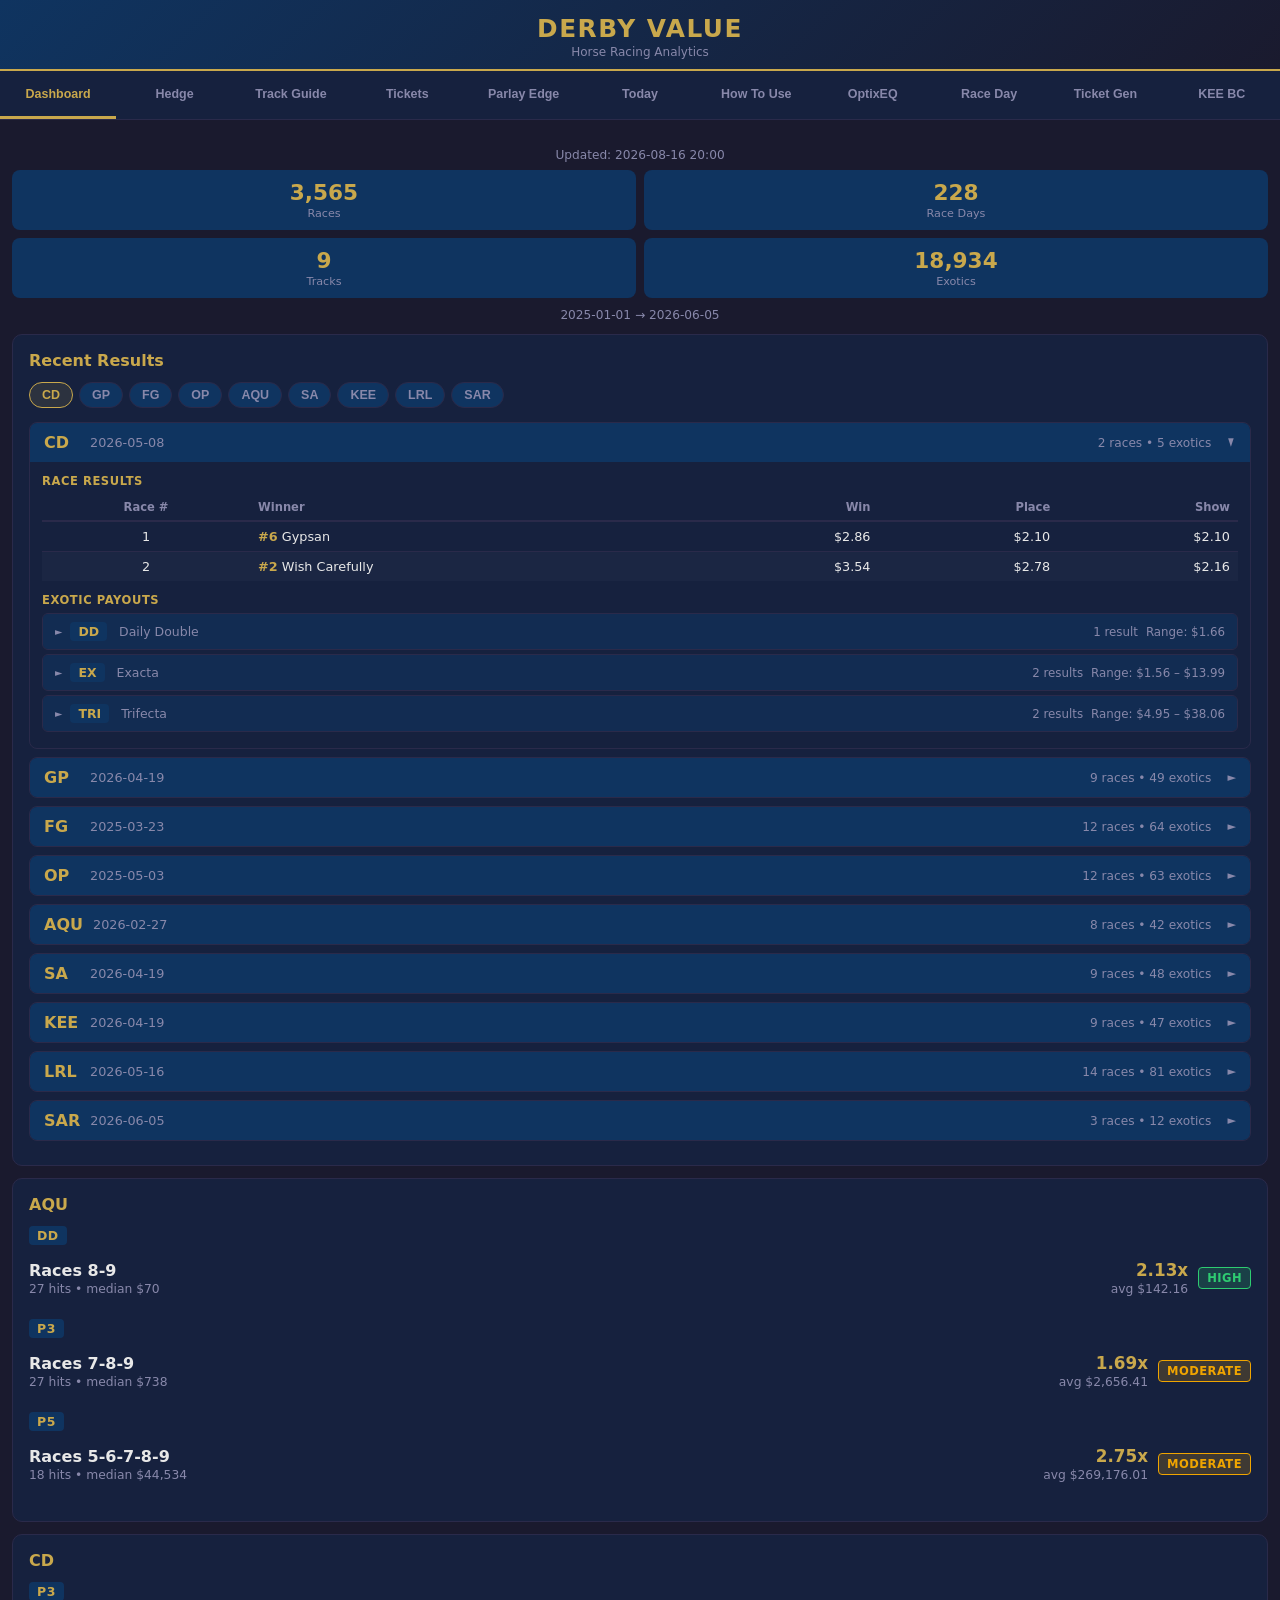
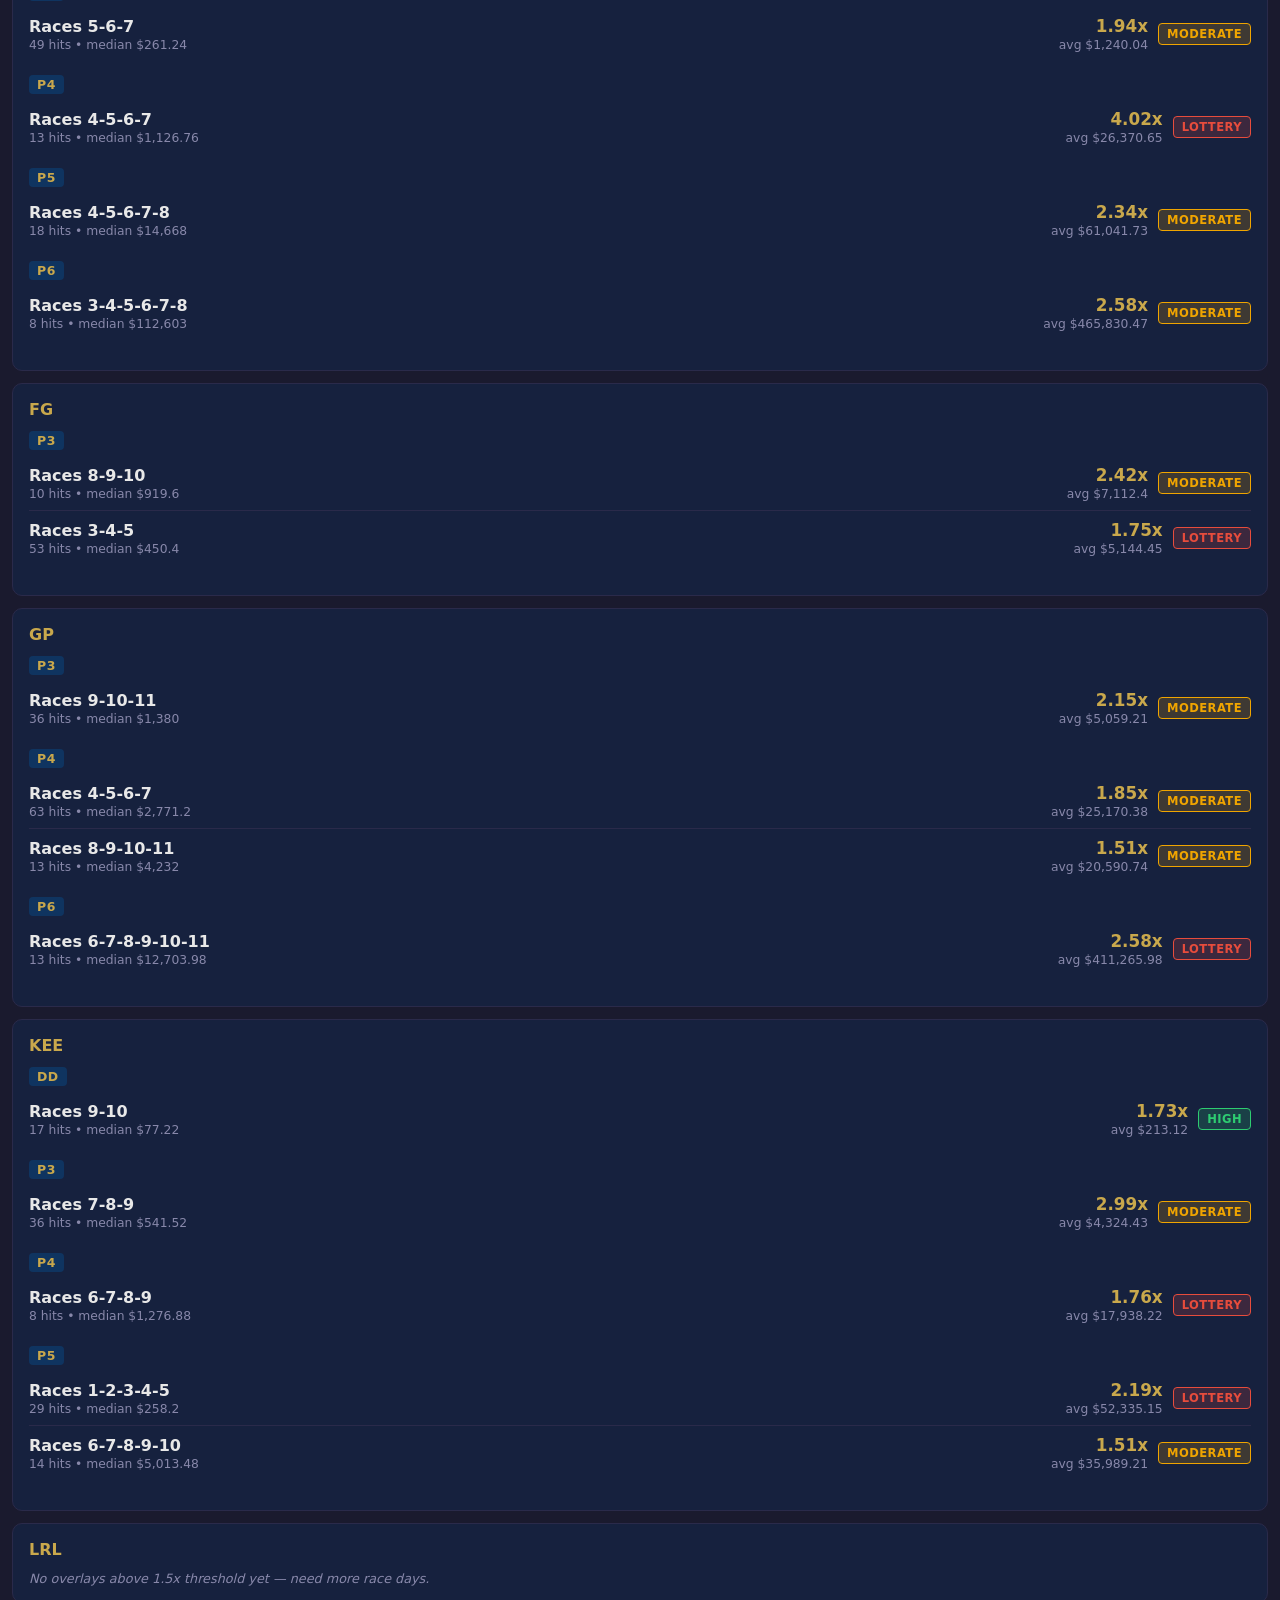
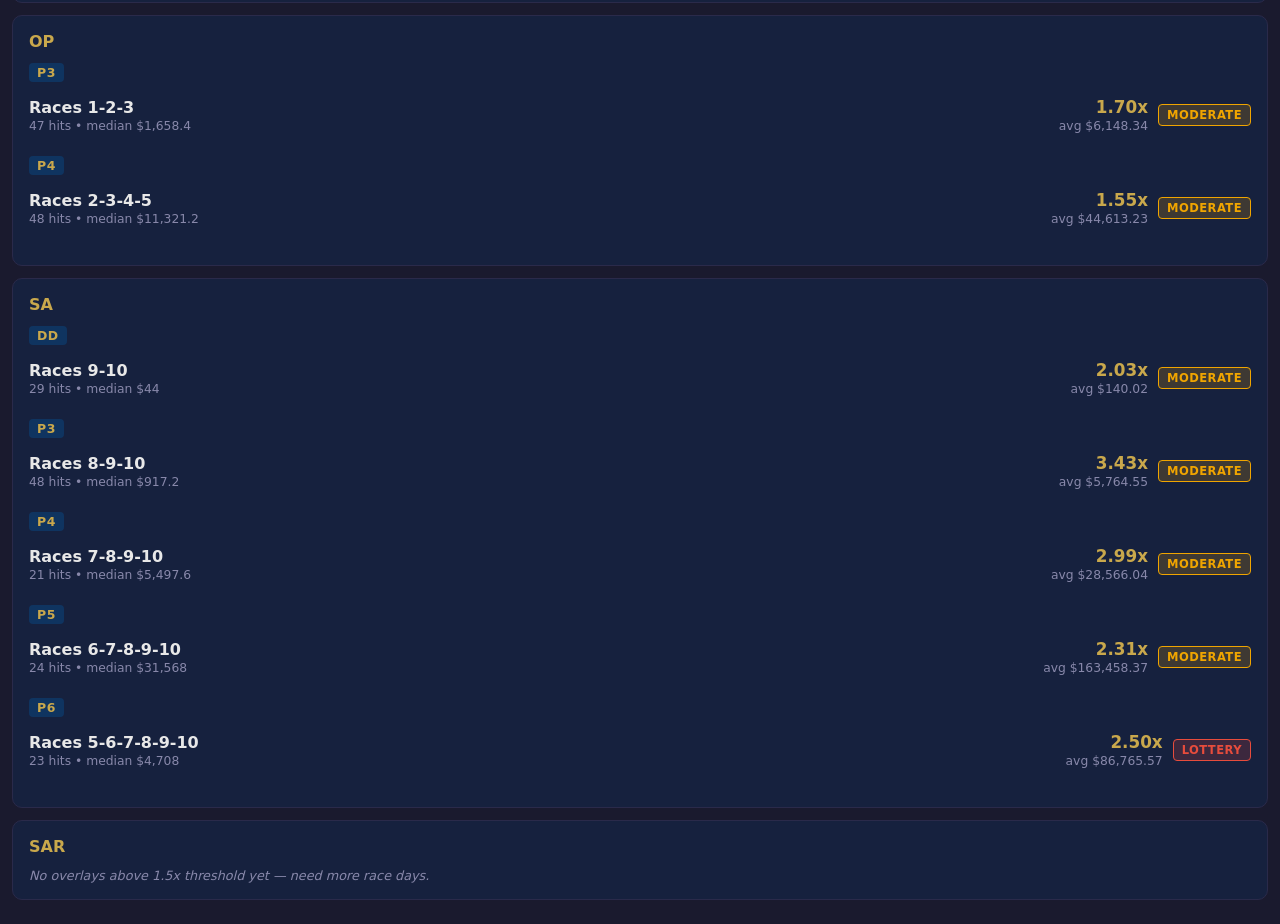
==== commit ba85d24e: "Add KEE BC tab: Breeders' Cup 2026 model, plays and live-scratch tickets - web/data/kee_bc_2026.json" ====
--- a/web/index.html
+++ b/web/index.html
@@ -1307,6 +1307,75 @@
     #lrl0515-card-content .odc .horse-note {
       grid-column: 2 / -1;
     }
+/*<kbc-css>*/
+    /* ── KEE BC tab ── */
+    .kbc-wrap { padding: 14px 12px 40px; max-width: 980px; margin: 0 auto; display: grid; gap: 12px; }
+    .kbc-eyebrow { font-size: .7rem; letter-spacing: .12em; text-transform: uppercase; color: var(--gold); font-weight: 700; }
+    .kbc-title { font-size: 1.35rem; font-weight: 800; color: var(--text); margin-top: 2px; }
+    .kbc-sub { font-size: .78rem; color: var(--dim); margin-top: 4px; line-height: 1.4; }
+    .kbc-bar { display: flex; flex-wrap: wrap; gap: 8px; }
+    .kbc-seg { display: inline-flex; background: var(--card); border: 1px solid var(--border); border-radius: 999px; padding: 3px; gap: 2px; flex-wrap: wrap; }
+    .kbc-seg button { border: 0; background: transparent; color: var(--dim); font-size: .78rem; font-weight: 600; padding: 7px 12px; border-radius: 999px; cursor: pointer; }
+    .kbc-seg button.on { background: var(--gold); color: #1a1a2e; }
+    .kbc-status { font-size: .74rem; color: var(--dim); background: var(--card); border: 1px solid var(--border); border-radius: var(--radius); padding: 8px 10px; line-height: 1.45; }
+    .kbc-status b { color: var(--text); }
+    .kbc-status .ok { color: var(--green); } .kbc-status .warn { color: var(--yellow); }
+    .kbc-empty { color: var(--dim); font-size: .85rem; padding: 20px 0; }
+    .kbc-chips { display: flex; flex-wrap: wrap; gap: 6px; }
+    .kbc-chips button { border: 1px solid var(--border); background: var(--card); color: var(--text); border-radius: 8px; padding: 6px 9px; font-size: .74rem; cursor: pointer; text-align: left; }
+    .kbc-chips button.on { border-color: var(--gold); box-shadow: inset 0 0 0 1px var(--gold); }
+    .kbc-chips button small { display: block; color: var(--dim); font-size: .64rem; }
+    .kbc-card { background: var(--card); border: 1px solid var(--border); border-radius: var(--radius); padding: 12px; display: grid; gap: 10px; }
+    .kbc-rh { display: flex; flex-wrap: wrap; align-items: baseline; gap: 4px 12px; }
+    .kbc-rh h3 { font-size: 1.05rem; font-weight: 800; color: var(--gold-lt); }
+    .kbc-facts { font-size: .72rem; color: var(--dim); display: flex; flex-wrap: wrap; gap: 2px 10px; }
+    .kbc-note { font-size: .76rem; color: var(--text); background: var(--input-bg); border-radius: 8px; padding: 8px 10px; line-height: 1.45; }
+    .kbc-scroll { overflow-x: auto; }
+    .kbc-t { width: 100%; border-collapse: collapse; font-size: .76rem; font-variant-numeric: tabular-nums; }
+    .kbc-t th { text-align: left; color: var(--dim); font-weight: 600; font-size: .64rem; text-transform: uppercase; letter-spacing: .05em; padding: 6px 5px; border-bottom: 1px solid var(--border); white-space: nowrap; }
+    .kbc-t td { padding: 7px 5px; border-bottom: 1px solid var(--border); vertical-align: middle; }
+    .kbc-t td.n { text-align: right; white-space: nowrap; }
+    .kbc-t tr.scr td { opacity: .45; } .kbc-t tr.scr .kbc-hn { text-decoration: line-through; }
+    .kbc-hn { font-weight: 700; } .kbc-jt { color: var(--dim); font-size: .66rem; }
+    .kbc-sc { display: inline-grid; place-items: center; min-width: 22px; height: 22px; padding: 0 3px; border-radius: 4px; font-weight: 800; font-size: .72rem; box-shadow: inset 0 0 0 1px rgba(255,255,255,.25); }
+    .kbc-bar2 { display: flex; align-items: center; gap: 6px; min-width: 92px; }
+    .kbc-bar2 i { flex: 1; height: 6px; background: var(--input-bg); border-radius: 3px; overflow: hidden; display: block; }
+    .kbc-bar2 i b { display: block; height: 100%; background: var(--gold); }
+    .kbc-pos { color: var(--green); } .kbc-neg { color: var(--red); }
+    .kbc-tag { display: inline-block; font-size: .58rem; font-weight: 800; letter-spacing: .05em; padding: 3px 5px; border-radius: 4px; margin: 1px 2px 1px 0; }
+    .kbc-tag.KEY { background: var(--gold); color: #1a1a2e; }
+    .kbc-tag.VALUE { background: rgba(46,204,113,.18); color: var(--green); }
+    .kbc-tag.FADE, .kbc-tag.AGAINST { background: rgba(231,76,60,.18); color: var(--red); }
+    .kbc-tag.BOMB { background: rgba(240,165,0,.18); color: var(--yellow); }
+    .kbc-tag.OPTIX { box-shadow: inset 0 0 0 1px var(--gold); color: var(--gold-lt); }
+    .kbc-hc { display: inline-block; font-size: .6rem; padding: 2px 4px; border: 1px solid var(--border); border-radius: 4px; margin: 1px 2px 1px 0; color: var(--dim); }
+    .kbc-x { border: 1px solid var(--border); background: transparent; color: var(--dim); border-radius: 6px; font-size: .66rem; padding: 3px 6px; cursor: pointer; white-space: nowrap; }
+    .kbc-x.on { border-color: var(--red); color: var(--red); }
+    .kbc-plays { display: grid; gap: 6px; }
+    .kbc-play { display: grid; grid-template-columns: 96px 1fr; gap: 2px 8px; font-size: .76rem; align-items: start; }
+    .kbc-play .t { font-weight: 700; color: var(--gold-lt); }
+    .kbc-play .w { grid-column: 2; color: var(--dim); font-size: .7rem; }
+    .kbc-play .s { display: flex; flex-wrap: wrap; gap: 3px; align-items: center; }
+    .kbc-pn { font-size: .7rem; color: var(--yellow); }
+    .kbc-h4 { font-size: .64rem; text-transform: uppercase; letter-spacing: .08em; color: var(--dim); font-weight: 700; }
+    .kbc-slip { background: var(--card); border: 1px solid var(--border); border-radius: var(--radius); padding: 12px; display: grid; gap: 8px; }
+    .kbc-slip h3 { font-size: .95rem; font-weight: 800; color: var(--gold-lt); }
+    .kbc-vars { display: grid; grid-template-columns: repeat(auto-fit, minmax(260px, 1fr)); gap: 8px; }
+    .kbc-var { background: var(--input-bg); border: 1px solid var(--border); border-radius: 8px; padding: 10px; display: grid; gap: 6px; min-width: 0; }
+    .kbc-var.main { border-color: var(--gold); }
+    .kbc-var .k { font-size: .66rem; font-weight: 800; letter-spacing: .08em; text-transform: uppercase; color: var(--gold); display: flex; justify-content: space-between; align-items: center; gap: 6px; }
+    .kbc-leg { display: grid; grid-template-columns: 34px 1fr; gap: 6px; font-size: .72rem; align-items: center; }
+    .kbc-leg .r { color: var(--dim); font-weight: 700; }
+    .kbc-leg .c { display: flex; flex-wrap: wrap; gap: 3px; align-items: center; }
+    .kbc-stats { font-size: .7rem; color: var(--dim); display: flex; flex-wrap: wrap; gap: 4px 12px; }
+    .kbc-stats b { color: var(--text); }
+    .kbc-txt { font-family: ui-monospace, Menlo, monospace; font-size: .68rem; color: var(--dim); word-break: break-word; }
+    .kbc-copy { border: 1px solid var(--border); background: var(--card); color: var(--text); border-radius: 6px; font-size: .66rem; padding: 4px 8px; cursor: pointer; }
+    .kbc-ovl { font-size: .68rem; padding: 2px 6px; border-radius: 4px; background: var(--input-bg); color: var(--dim); }
+    .kbc-ovl.hot { color: var(--green); }
+    @media (max-width: 560px) { .kbc-hide { display: none; } .kbc-play { grid-template-columns: 1fr; } .kbc-play .w { grid-column: 1; } }
+
+/*</kbc-css>*/
   </style>
 </head>
 <body>
@@ -1327,6 +1396,9 @@
   <button class="tab-btn"         onclick="showTab('optixeq')">OptixEQ</button>
   <button class="tab-btn"         onclick="showTab('raceday')">Race Day</button>
   <button class="tab-btn"         onclick="showTab('ticketgen')">Ticket Gen</button>
+<!--<kbc-btn>-->
+  <button class="tab-btn"         onclick="showTab('keebc')">KEE BC</button>
+<!--</kbc-btn>-->
 </nav>
 
 <!-- ─────────────── DASHBOARD TAB ─────────────── -->
@@ -6516,6 +6588,25 @@
 </div>
 
 <!-- ─────────────── OPTIXEQ TAB ─────────────── -->
+<!--<kbc-pane>-->
+<!-- ═══════════════ KEE BC TAB (Breeders' Cup 2026 at Keeneland) ═══════════════ -->
+<div id="tab-keebc" class="tab-pane">
+  <div class="kbc-wrap">
+    <div class="kbc-head">
+      <div class="kbc-eyebrow">Keeneland · Breeders' Cup · Oct 30–31, 2026</div>
+      <div class="kbc-title">KEE BC Race Day</div>
+      <div class="kbc-sub">DRF figures + OptixEQ + Racing Dudes picks + morning line. Scratches from the watcher (or tapped in by you) re-price every race and rebuild every ticket.</div>
+    </div>
+    <div class="kbc-bar">
+      <div class="kbc-seg" id="kbc-day"></div>
+      <div class="kbc-seg" id="kbc-view"></div>
+    </div>
+    <div id="kbc-status" class="kbc-status"></div>
+    <div id="kbc-body"><div class="kbc-empty">Loading Keeneland data…</div></div>
+  </div>
+</div>
+
+<!--</kbc-pane>-->
 <div id="tab-optixeq" class="tab-pane">
   <div class="oeq-tab-bar">
     <button class="oeq-tab-btn" onclick="oeqShowDay('cd-0501', this)">🌹 CD 5/1 Oaks</button>
@@ -8593,7 +8684,8 @@
   document.querySelectorAll('.tab-btn').forEach(b => b.classList.remove('active'));
   document.getElementById('tab-' + name).classList.add('active');
   const btns  = document.querySelectorAll('.tab-btn');
-  const names = ['dashboard', 'hedge', 'trackguide', 'ticket', 'parlay', 'today', 'howto', 'optixeq', 'raceday', 'ticketgen'];
+  const names = ['dashboard', 'hedge', 'trackguide', 'ticket', 'parlay', 'today', 'howto', 'optixeq', 'raceday', 'ticketgen', 'keebc'];
+  if (name === 'keebc' && typeof kbcInit === 'function') kbcInit();
   btns[names.indexOf(name)].classList.add('active');
   // Default Race Day tab to Preakness 5/16
   if (name === 'raceday') {
@@ -14263,5 +14355,262 @@
   };
 })();
 </script>
+<!--<kbc-js>-->
+<script>
+// =============================================================
+//  KEE BC TAB — Breeders' Cup 2026 at Keeneland
+//  Loads data/kee_bc_2026.json (model output from bc2026/ pipeline),
+//  applies scratches from data/scratches.json (ScratchWatcher, track KEE)
+//  plus any scratches tapped in on this device, then re-prices each race
+//  and rebuilds plays + multi-race tickets with the Smart Scanner rules.
+// =============================================================
+const KBC = { data: null, kee: null, watcher: null, day: 'fri', view: 'races', race: null, tf: 'big', base: 0.5, manual: {}, loading: false };
+const KBC_SC = {1:['#d0202e','#fff'],2:['#ffffff','#111'],3:['#1f4fbf','#fff'],4:['#f6d32d','#111'],5:['#1e7b3a','#fff'],6:['#111','#f6d32d'],
+  7:['#f28c1b','#111'],8:['#f6a1c0','#111'],9:['#2bc3c8','#111'],10:['#6c2c91','#fff'],11:['#9aa0a6','#b4141d'],12:['#a6d84a','#111'],
+  13:['#6b4423','#fff'],14:['#7b1e2b','#f6d32d'],15:['#c3b091','#111'],16:['#7fb8e6','#b4141d'],17:['#1c2b5a','#fff'],18:['#2f6b3a','#f6d32d']};
+const KBC_SRC = { Aaron: 'A', Magic: 'M', Jon: 'J' };
+const KBC_ROLE = { top: 'top', single: 'single', '2': '2nd', '3': '3rd', '4': '4th', use: 'use', bomb: 'bomb', against: 'against' };
+
+function kbcEsc(s) { return String(s == null ? '' : s).replace(/[&<>"]/g, c => ({ '&': '&amp;', '<': '&lt;', '>': '&gt;', '"': '&quot;' }[c])); }
+function kbcPct(p, d = 0) { return (p * 100).toFixed(d) + '%'; }
+function kbcOdds(f) { if (f == null || !isFinite(f)) return '—'; return (f < 1 ? f.toFixed(2).replace(/^0/, '') : (f >= 10 ? Math.round(f) : f.toFixed(1))) + '-1'; }
+function kbcChip(pgm) { const c = KBC_SC[parseInt(pgm, 10)] || ['#777', '#fff']; return `<span class="kbc-sc" style="background:${c[0]};color:${c[1]}">${kbcEsc(pgm)}</span>`; }
+function kbcMlDec(ml) { const m = String(ml).split('-'); return m.length === 2 ? (+m[0]) / (+m[1]) : 5; }
+function kbcName(h) { return h.name.split(' (')[0]; }
+
+function kbcLoadManual() { try { KBC.manual = JSON.parse(localStorage.getItem('kbc-manual') || '{}'); } catch (e) { KBC.manual = {}; } }
+function kbcSaveManual() { try { localStorage.setItem('kbc-manual', JSON.stringify(KBC.manual)); } catch (e) {} }
+
+async function kbcInit() {
+  if (KBC.data || KBC.loading) { kbcRender(); return; }
+  KBC.loading = true; kbcLoadManual();
+  try {
+    const r = await fetch('data/kee_bc_2026.json?t=' + Date.now());
+    KBC.data = await r.json();
+  } catch (e) {
+    document.getElementById('kbc-body').innerHTML = '<div class="kbc-empty">Could not load data/kee_bc_2026.json. Check your connection and reopen the tab.</div>';
+    KBC.loading = false; return;
+  }
+  try { const r = await fetch('dashboard_data.json?t=' + Date.now()); const d = await r.json(); KBC.kee = (d.sequences || {}).KEE || null; } catch (e) {}
+  await kbcLoadWatcher();
+  // default day: Saturday once Friday's card is over (local date)
+  const today = new Date().toISOString().slice(0, 10);
+  if (today >= KBC.data.meta.dates.sat) KBC.day = 'sat';
+  KBC.loading = false;
+  kbcRender();
+  setInterval(async () => { if (document.getElementById('tab-keebc').classList.contains('active')) { await kbcLoadWatcher(); kbcRender(); } }, 120000);
+}
+
+async function kbcLoadWatcher() {
+  try { const r = await fetch('data/scratches.json?t=' + Date.now()); KBC.watcher = await r.json(); } catch (e) { KBC.watcher = null; }
+}
+
+// Scratched program numbers for a race: watcher (if it's for KEE and this day) + manual taps
+function kbcScratched(day, num) {
+  const out = new Set();
+  const w = KBC.watcher, date = KBC.data.meta.dates[day];
+  if (w && w.track === 'KEE' && w.date === date) {
+    (w.scratches || []).forEach(s => { if (+s.race === num && /scratch/i.test(s.change_type || '')) out.add(String(s.pgm).replace(/^0+/, '')); });
+  }
+  Object.keys(KBC.manual).forEach(k => { const [d, n, p] = k.split('|'); if (d === day && +n === num && KBC.manual[k]) out.add(p); });
+  return out;
+}
+
+// Re-price a race after scratches: drop scratched runners, renormalize model and ML, re-tag.
+function kbcPrice(r) {
+  const scr = kbcScratched(r.day, r.num);
+  const live = r.horses.filter(h => h.status === 'run' && !scr.has(h.pgm)).map(h => ({ ...h, ml_dec: kbcMlDec(h.ml) }));
+  const sp = live.reduce((a, h) => a + h.p, 0) || 1, sm = live.reduce((a, h) => a + h.p_ml, 0) || 1;
+  live.forEach(h => {
+    h.p = h.p / sp; h.p_ml = h.p_ml / sm; h.edge = h.p / h.p_ml - 1; h.fair = 1 / h.p - 1;
+    const keep = (h.tags || []).filter(t => ['BOMB', 'AGAINST', 'OPTIX'].includes(t));
+    const t = [];
+    if (h.p >= 0.35) t.push('KEY');
+    if (h.edge >= 0.25 && h.ml_dec >= 4) t.push('VALUE');
+    if (h.ml_dec <= 2.5 && h.edge <= -0.15) t.push('FADE');
+    h.tags = t.concat(keep);
+  });
+  live.sort((a, b) => b.p - a.p);
+  return { live, scr };
+}
+
+// ── Plays (port of bc2026/plays.py) ──
+function kbcPlays(r, live) {
+  const plays = [], notes = [];
+  if (!live.length) return { plays, notes, units: 0 };
+  const top = live[0], key = top.p >= 0.35;
+  const fav = live.reduce((a, h) => (h.ml_dec < a.ml_dec ? h : a), live[0]);
+  const nfts = live.filter(h => /imputed/.test(h.fig_note || '')).length;
+  const over = h => h.ml_dec >= 1.33 * h.fair;
+  live.forEach(h => {
+    if (h.tags.includes('VALUE') && h.p >= 0.10 && over(h)) {
+      const u = (h.edge >= 0.75 && h.p >= 0.15 && nfts < 3) ? 2 : 1;
+      plays.push({ type: 'Win', sel: [h.pgm], units: u, combos: 1, why: `${kbcName(h)}: model ${kbcPct(h.p)} (fair ${kbcOdds(h.fair)}) vs ML ${h.ml}` });
+    } else if (h.ml_dec >= 12 && h.p >= 0.06 && (h.tags.includes('VALUE') || h.tags.includes('BOMB'))) {
+      plays.push({ type: 'Win/Place', sel: [h.pgm], units: 0.5, combos: 2, why: `${kbcName(h)}: price play, model ${kbcPct(h.p)} at ${h.ml}` });
+    }
+  });
+  if (key && over(top) && !plays.some(p => p.sel[0] === top.pgm)) plays.push({ type: 'Win', sel: [top.pgm], units: 1, combos: 1, why: `${kbcName(top)}: KEY at ${kbcPct(top.p)}, fair ${kbcOdds(top.fair)} vs ML ${top.ml} (only if odds hold)` });
+  if (key) {
+    const B = live.slice(1, 4);
+    plays.push({ type: 'Exacta', sel: [[top.pgm], B.map(h => h.pgm)], units: 1, combos: B.length, why: `Key ${kbcName(top)} over the next three` });
+    plays.push({ type: 'Exacta saver', sel: [B.slice(0, 2).map(h => h.pgm), [top.pgm]], units: 0.5, combos: Math.min(2, B.length), why: `${kbcName(top)} 2nd behind the two most likely upsetters` });
+  } else {
+    const A = live.slice(0, 3); const val = live.slice(3).find(h => h.tags.includes('VALUE') && h.p >= 0.07);
+    const box = val ? A.concat([val]) : A;
+    plays.push({ type: 'Exacta box', sel: box.map(h => h.pgm), units: 0.5, combos: box.length * (box.length - 1), why: 'Top three in the model' + (val ? ` plus value horse ${kbcName(val)}` : '') });
+  }
+  const A = key ? live.slice(0, 1) : live.slice(0, 2);
+  const Bt = live.slice(0, 4).filter(h => !A.includes(h)), C = live.slice(0, 6).filter(h => !A.includes(h));
+  let tc = 0; A.forEach(a => Bt.forEach(b => C.forEach(c => { if (new Set([a.pgm, b.pgm, c.pgm]).size === 3) tc++; })));
+  plays.push({ type: 'Trifecta', sel: [A.map(h => h.pgm), Bt.map(h => h.pgm), C.map(h => h.pgm)], units: 0.5, combos: tc, why: 'A / B / C part-wheel from the model ranks' });
+  if (fav.tags.includes('FADE')) notes.push(`Favorite ${kbcName(fav)} (${fav.ml}) rates below its price: lean against it on top.`);
+  else if (fav.tags.includes('AGAINST')) notes.push(`${(fav.cons || []).filter(c => c[1] === 'against').map(c => c[0]).join(', ')} is against favorite ${kbcName(fav)}; the Against tickets cover that view.`);
+  if (!plays.some(p => p.type.startsWith('Win'))) notes.push('No straight bet: nothing beats the morning line by enough. Use this race in exotics and multi-race spreads.');
+  if (nfts) notes.push(`${nfts} runner(s) without speed figures are priced off the morning line; watch the board and paddock.`);
+  return { plays, notes, units: +plays.reduce((a, p) => a + p.units * p.combos, 0).toFixed(2) };
+}
+
+// ── Tickets (port of bc2026/tickets.py) ──
+function kbcLegMain(live) {
+  const p = live.map(h => h.p); let n, why;
+  if (p[0] >= 0.35) { n = 1; why = `single (model ${kbcPct(p[0])})`; }
+  else if (p[0] + (p[1] || 0) >= 0.52) { n = 2; why = `pair (top two ${kbcPct(p[0] + p[1])})`; }
+  else if (p.slice(0, 3).reduce((a, b) => a + b, 0) >= 0.55) { n = 3; why = 'spread 3'; }
+  else { n = 4; why = 'wide open — spread 4'; }
+  let pick = live.slice(0, n);
+  if (n >= 2) { const v = live.slice(n).find(h => h.tags.includes('VALUE') && h.p >= 0.08); if (v) { pick = pick.concat([v]); why += ' + value add'; } }
+  return { pick, why };
+}
+function kbcLegWide(live, main) {
+  const extra = live.filter(h => !main.includes(h)); const add = [];
+  if ((main.length === 1 && main[0].p < 0.5) || main.length > 1) { if (extra[0]) add.push(extra[0]); }
+  extra.forEach(h => { if (!add.includes(h) && (h.cons || []).some(c => c[1] === 'bomb')) add.push(h); });
+  return main.concat(add);
+}
+function kbcLegAgainst(live) {
+  const top = live[0];
+  if (top && top.p >= 0.35 && (top.tags.includes('AGAINST') || top.tags.includes('FADE'))) return { pick: live.slice(1, 4), why: `press against ${kbcName(top)}`, pressed: true };
+  return { ...kbcLegMain(live), pressed: false };
+}
+function kbcTickets(day) {
+  const seqs = []; const seen = new Set();
+  KBC.data.tickets.filter(t => t.day === day).forEach(t => { const k = t.bet + '|' + t.races.join('-'); if (!seen.has(k)) { seen.add(k); seqs.push({ bet: t.bet, races: t.races }); } });
+  const byNum = {}; KBC.data.races.filter(r => r.day === day).forEach(r => { byNum[r.num] = kbcPrice(r).live; });
+  return seqs.map(s => {
+    const kinds = ['main', 'wide'];
+    if (s.races.length >= 4 && s.races.some(n => kbcLegAgainst(byNum[n]).pressed)) kinds.push('against');
+    const vars = kinds.map(kind => {
+      let combos = 1, hit = 1, hitMl = 1; const legs = [];
+      s.races.forEach(n => {
+        const live = byNum[n]; let pick, why;
+        if (kind === 'main') ({ pick, why } = kbcLegMain(live));
+        else if (kind === 'against') ({ pick, why } = kbcLegAgainst(live));
+        else { pick = kbcLegWide(live, kbcLegMain(live).pick); why = 'saver'; }
+        const c = pick.reduce((a, h) => a + h.p, 0), cm = pick.reduce((a, h) => a + h.p_ml, 0);
+        combos *= pick.length; hit *= c; hitMl *= cm;
+        legs.push({ race: n, pick, why, cov: c });
+      });
+      return { kind, legs, combos, hit, hitMl };
+    });
+    return { ...s, vars };
+  });
+}
+function kbcOverlay(races) {
+  if (!KBC.kee || races.some((n, i) => i && n !== races[i - 1] + 1)) return null;
+  const bt = { 3: 'P3', 4: 'P4', 5: 'P5', 6: 'P6' }[races.length];
+  const b = KBC.kee[bt]; if (!b || !b.by_position) return null;
+  return b.by_position[races.join('-')] || null;
+}
+
+// ── Render ──
+function kbcRender() {
+  if (!KBC.data) return;
+  const D = KBC.data;
+  document.getElementById('kbc-day').innerHTML = [['fri', 'Friday'], ['sat', 'Saturday']].map(([k, l]) => `<button class="${KBC.day === k ? 'on' : ''}" onclick="KBC.day='${k}';KBC.race=null;kbcRender()">${l}</button>`).join('');
+  document.getElementById('kbc-view').innerHTML = [['races', 'Races & plays'], ['tix', 'Tickets']].map(([k, l]) => `<button class="${KBC.view === k ? 'on' : ''}" onclick="KBC.view='${k}';kbcRender()">${l}</button>`).join('');
+  // status line
+  const w = KBC.watcher, date = D.meta.dates[KBC.day];
+  let ws;
+  if (w && w.track === 'KEE' && w.date === date) ws = `<span class="ok">Live scratches on</span> · watcher file ${kbcEsc(w.date)} updated ${kbcEsc(w.generated_at || '')} · ${(w.scratches || []).filter(s => /scratch/i.test(s.change_type || '')).length} scratches`;
+  else ws = `<span class="warn">Watcher not running for KEE ${date}</span>${w ? ` (scratches.json is ${kbcEsc(w.track)} ${kbcEsc(w.date)})` : ''}. Tap “Scr” on a horse to scratch it by hand.`;
+  const nman = Object.keys(KBC.manual).filter(k => KBC.manual[k] && k.startsWith(KBC.day + '|')).length;
+  document.getElementById('kbc-status').innerHTML = `${ws}${nman ? ` · <b>${nman}</b> tapped in on this device <button class="kbc-x" onclick="kbcClearManual()">Clear</button>` : ''}<br>Model built ${kbcEsc(D.meta.generated_at)} · ${kbcEsc(D.meta.model)}. Odds are morning line; check the board.`;
+  const body = document.getElementById('kbc-body');
+  body.innerHTML = KBC.view === 'races' ? kbcRacesHtml() : kbcTixHtml();
+}
+function kbcClearManual() { Object.keys(KBC.manual).forEach(k => { if (k.startsWith(KBC.day + '|')) delete KBC.manual[k]; }); kbcSaveManual(); kbcRender(); }
+function kbcToggle(day, num, pgm) { const k = `${day}|${num}|${pgm}`; KBC.manual[k] = !KBC.manual[k]; if (!KBC.manual[k]) delete KBC.manual[k]; kbcSaveManual(); kbcRender(); }
+
+function kbcRacesHtml() {
+  const rs = KBC.data.races.filter(r => r.day === KBC.day);
+  if (KBC.race == null) KBC.race = rs.find(r => r.covered) ? rs.find(r => r.covered).num : rs[0].num;
+  const chips = rs.map(r => { const { live } = kbcPrice(r); const t = live[0];
+    return `<button class="${r.num === KBC.race ? 'on' : ''}" onclick="KBC.race=${r.num};kbcRender()">R${r.num} ${kbcEsc(r.short)}<small>${t ? kbcEsc(kbcName(t)) + ' ' + kbcPct(t.p) : ''}</small></button>`; }).join('');
+  const r = rs.find(x => x.num === KBC.race);
+  const { live, scr } = kbcPrice(r);
+  const P = kbcPlays(r, live);
+  const mx = Math.max(...live.map(h => h.p), 0.01);
+  let rows = '';
+  live.forEach(h => {
+    const figs = (h.figs || []).map(Math.round).join('·');
+    const vel = h.opt_vel == null ? '—' : `<span class="${h.opt_vel >= 0.5 ? 'kbc-pos' : (h.opt_vel <= -0.5 ? 'kbc-neg' : '')}">${h.opt_vel > 0 ? '+' : ''}${h.opt_vel.toFixed(1)}</span>`;
+    rows += `<tr><td>${kbcChip(h.pgm)}</td><td><div class="kbc-hn">${kbcEsc(h.name)}</div><div class="kbc-jt">${kbcEsc(h.jockey || '')} · ${kbcEsc(h.trainer || '')}</div></td>
+      <td class="n"><b>${kbcEsc(h.ml)}</b></td>
+      <td><div class="kbc-bar2"><i><b style="width:${(h.p / mx * 100).toFixed(0)}%"></b></i>${kbcPct(h.p)}</div></td>
+      <td class="n">${kbcOdds(h.fair)}</td>
+      <td class="n ${h.edge >= 0 ? 'kbc-pos' : 'kbc-neg'}">${h.edge >= 0 ? '+' : ''}${Math.round(h.edge * 100)}%</td>
+      <td class="n kbc-hide">${figs || '—'}</td><td class="n kbc-hide">${vel}</td>
+      <td>${(h.tags || []).map(t => `<span class="kbc-tag ${t}">${t}</span>`).join('')}${(h.cons || []).map(c => `<span class="kbc-hc">${KBC_SRC[c[0]]}·${KBC_ROLE[c[1]]}</span>`).join('')}</td>
+      <td><button class="kbc-x" onclick="kbcToggle('${r.day}',${r.num},'${h.pgm}')">Scr</button></td></tr>`;
+  });
+  r.horses.filter(h => h.status !== 'run' || scr.has(h.pgm)).forEach(h => {
+    const manual = KBC.manual[`${r.day}|${r.num}|${h.pgm}`];
+    rows += `<tr class="scr"><td>${kbcChip(h.pgm)}</td><td><div class="kbc-hn">${kbcEsc(h.name)}</div></td><td class="n">${kbcEsc(h.ml)}</td><td colspan="6">${h.status !== 'run' ? kbcEsc(h.status) : (manual ? 'Scratched (tapped)' : 'Scratched (watcher)')}</td>
+      <td>${manual ? `<button class="kbc-x on" onclick="kbcToggle('${r.day}',${r.num},'${h.pgm}')">Undo</button>` : ''}</td></tr>`;
+  });
+  const sel = p => p.type.startsWith('Win') ? kbcChip(p.sel[0]) : (p.type === 'Exacta box' ? p.sel.map(kbcChip).join('') + ' <span class="kbc-jt">box</span>' : p.sel.map(l => l.map(kbcChip).join('')).join(' / '));
+  const plays = P.plays.map(p => `<div class="kbc-play"><span class="t">${kbcEsc(p.type)}</span><span class="s">${sel(p)} <span class="kbc-jt">${p.units}u × ${p.combos}</span></span><span class="w">${kbcEsc(p.why)}</span></div>`).join('');
+  return `<div class="kbc-chips">${chips}</div>
+  <div class="kbc-card">
+    <div class="kbc-rh"><h3>R${r.num} · ${kbcEsc(r.name)}</h3><div class="kbc-facts"><span>${kbcEsc(r.dist)} ${r.turf ? 'turf' : 'dirt'}</span><span>Post ${kbcEsc(r.post)} ET</span><span>Par ${r.par ?? '—'}</span><span>Pace: ${kbcEsc(r.pace)}</span><span>${live.length} running</span></div></div>
+    <div class="kbc-note">${kbcEsc(r.note)}</div>
+    <div class="kbc-plays"><div class="kbc-h4">Plays · ${P.units} units</div>${plays}${P.notes.map(n => `<div class="kbc-pn">${kbcEsc(n)}</div>`).join('')}</div>
+    <div class="kbc-scroll"><table class="kbc-t"><thead><tr><th>#</th><th>Horse</th><th class="n">ML</th><th>Win %</th><th class="n">Fair</th><th class="n">Edge</th><th class="n kbc-hide">Last 3 figs</th><th class="n kbc-hide">Optix</th><th>Tags</th><th></th></tr></thead><tbody>${rows}</tbody></table></div>
+  </div>`;
+}
+
+function kbcTixHtml() {
+  const T = kbcTickets(KBC.day).filter(s => KBC.tf === 'all' || (KBC.tf === 'p3' ? s.races.length === 3 : s.races.length >= 4));
+  const seg = (arr, cur, fn) => `<div class="kbc-seg">${arr.map(([k, l]) => `<button class="${cur === k ? 'on' : ''}" onclick="${fn}('${k}')">${l}</button>`).join('')}</div>`;
+  const names = {}; KBC.data.races.filter(r => r.day === KBC.day).forEach(r => { names[r.num] = r.short; });
+  let html = `<div class="kbc-bar">${seg([['big', 'Pick 4–6'], ['p3', 'Pick 3s'], ['all', 'All']], KBC.tf, 'kbcSetTf')}${seg([['0.2', '$0.20'], ['0.5', '$0.50'], ['1', '$1'], ['2', '$2']], String(KBC.base), 'kbcSetBase')}</div>
+    <div class="kbc-jt">Hit % = model chance the ticket wins. "If ML right" = same ticket priced by the morning line. KEE history = this sequence's past payout vs. parlay at the regular meet (BC pools are bigger, so treat it as directional).</div>`;
+  const KN = { main: 'Main', wide: 'Saver', against: 'Against the chalk' };
+  T.forEach(s => {
+    const ov = kbcOverlay(s.races);
+    html += `<div class="kbc-slip"><div class="kbc-rh"><h3>${kbcEsc(s.bet)} · R${s.races.join(', R')}</h3>${ov ? `<span class="kbc-ovl ${ov.overlay_ratio >= 1.2 ? 'hot' : ''}">KEE history ${ov.overlay_ratio}× · ${ov.times_hit} hits${ov.thin_sample ? ' (thin)' : ''}</span>` : ''}</div>
+      <div class="kbc-jt">${s.races.map(n => kbcEsc(names[n])).join(' → ')}</div><div class="kbc-vars">`;
+    s.vars.forEach(v => {
+      const txt = `KEE ${KBC.day === 'fri' ? 'Fri' : 'Sat'} R${s.races[0]} ${s.bet}: ` + v.legs.map(l => l.pick.map(h => h.pgm).join(',')).join(' / ');
+      html += `<div class="kbc-var ${v.kind === 'main' ? 'main' : ''}"><div class="k">${KN[v.kind]}<button class="kbc-copy" data-t="${kbcEsc(txt)}" onclick="kbcCopy(this)">Copy</button></div>
+        ${v.legs.map(l => `<div class="kbc-leg"><span class="r">R${l.race}</span><span class="c">${l.pick.map(h => kbcChip(h.pgm)).join('')} <span class="kbc-jt">${kbcPct(l.cov)} · ${kbcEsc(l.why)}</span></span></div>`).join('')}
+        <div class="kbc-stats"><span>Combos <b>${v.combos}</b></span><span>Cost <b>$${(v.combos * KBC.base).toFixed(2)}</b></span><span>Hit <b>${kbcPct(v.hit, 1)}</b></span><span>If ML right <b>${kbcPct(v.hitMl, 1)}</b></span></div>
+        <div class="kbc-txt">${kbcEsc(txt)}</div></div>`;
+    });
+    html += `</div></div>`;
+  });
+  return html;
+}
+function kbcSetTf(k) { KBC.tf = k; kbcRender(); }
+function kbcSetBase(k) { KBC.base = parseFloat(k); kbcRender(); }
+function kbcCopy(b) {
+  const t = b.dataset.t;
+  const done = () => { b.textContent = 'Copied'; setTimeout(() => { b.textContent = 'Copy'; }, 1200); };
+  try { navigator.clipboard.writeText(t).then(done).catch(() => {}); } catch (e) {}
+}
+
+</script>
+<!--</kbc-js>-->
 
 </html>
